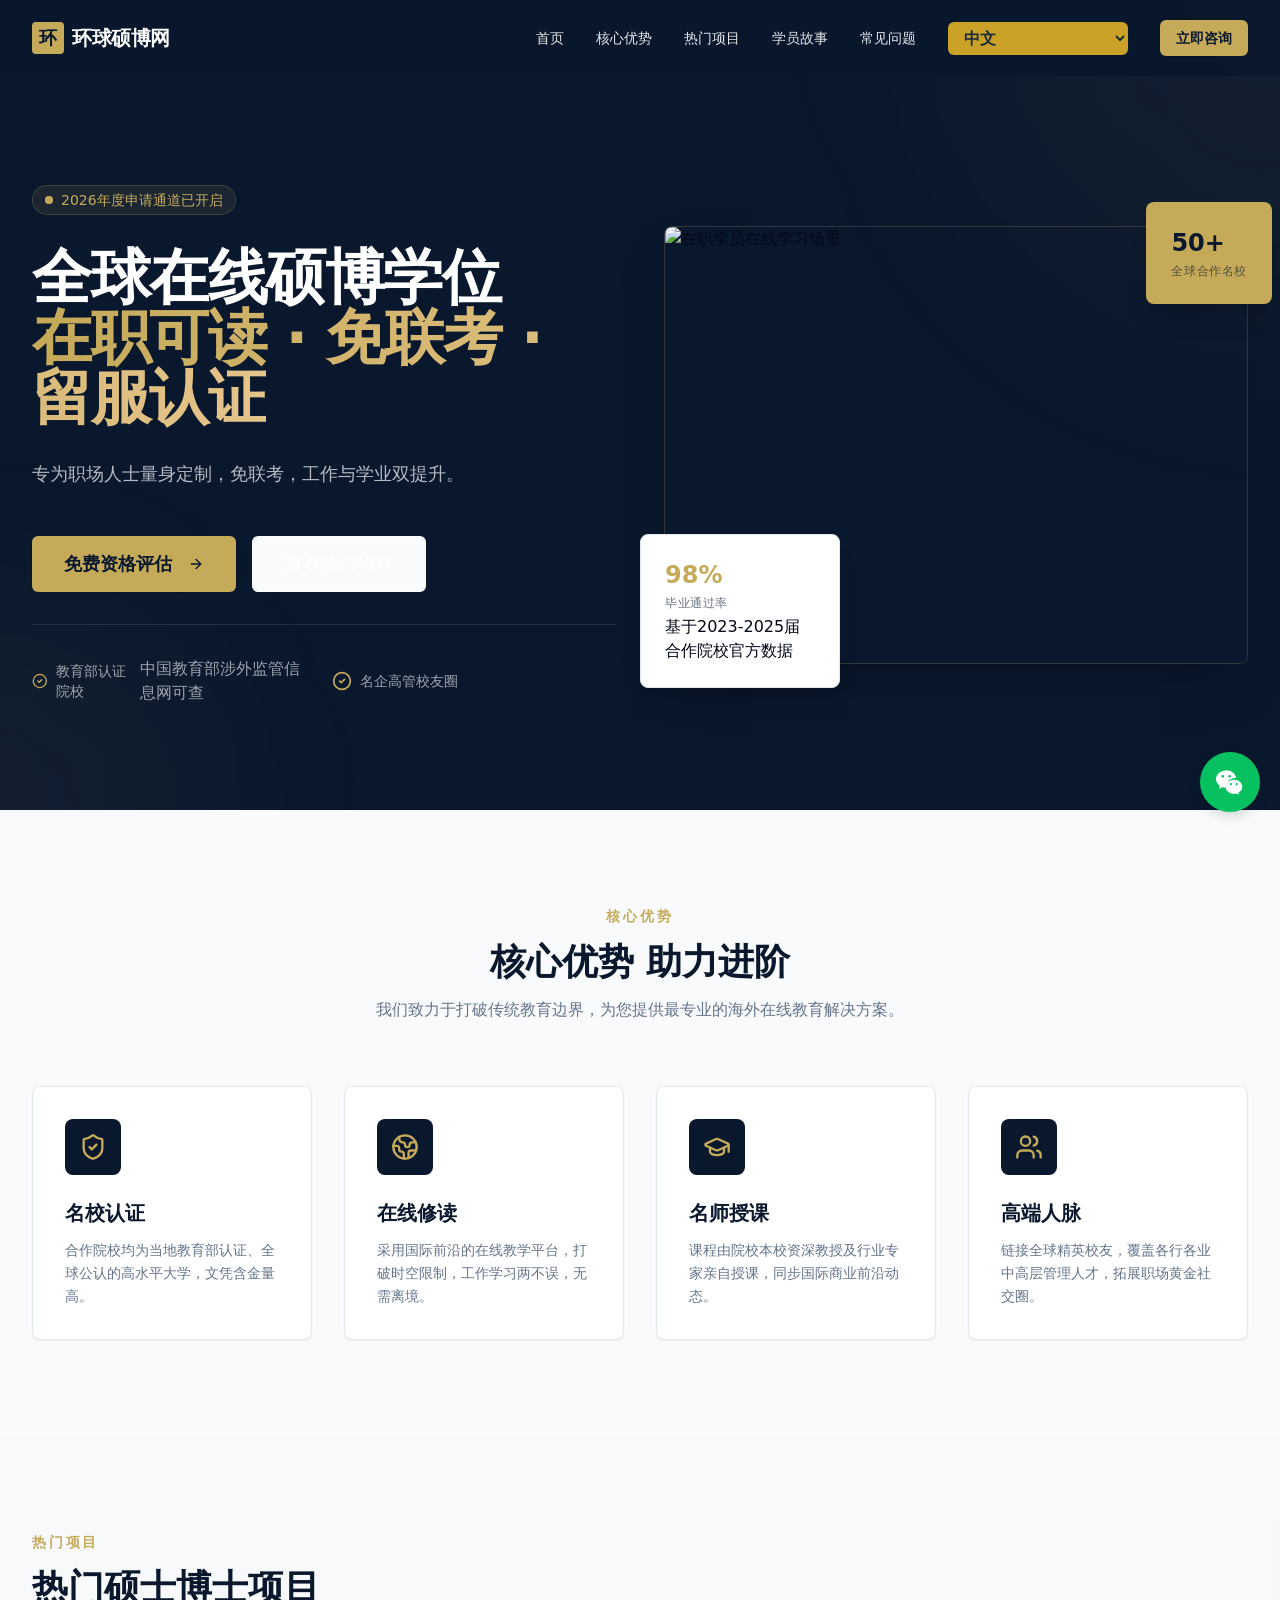
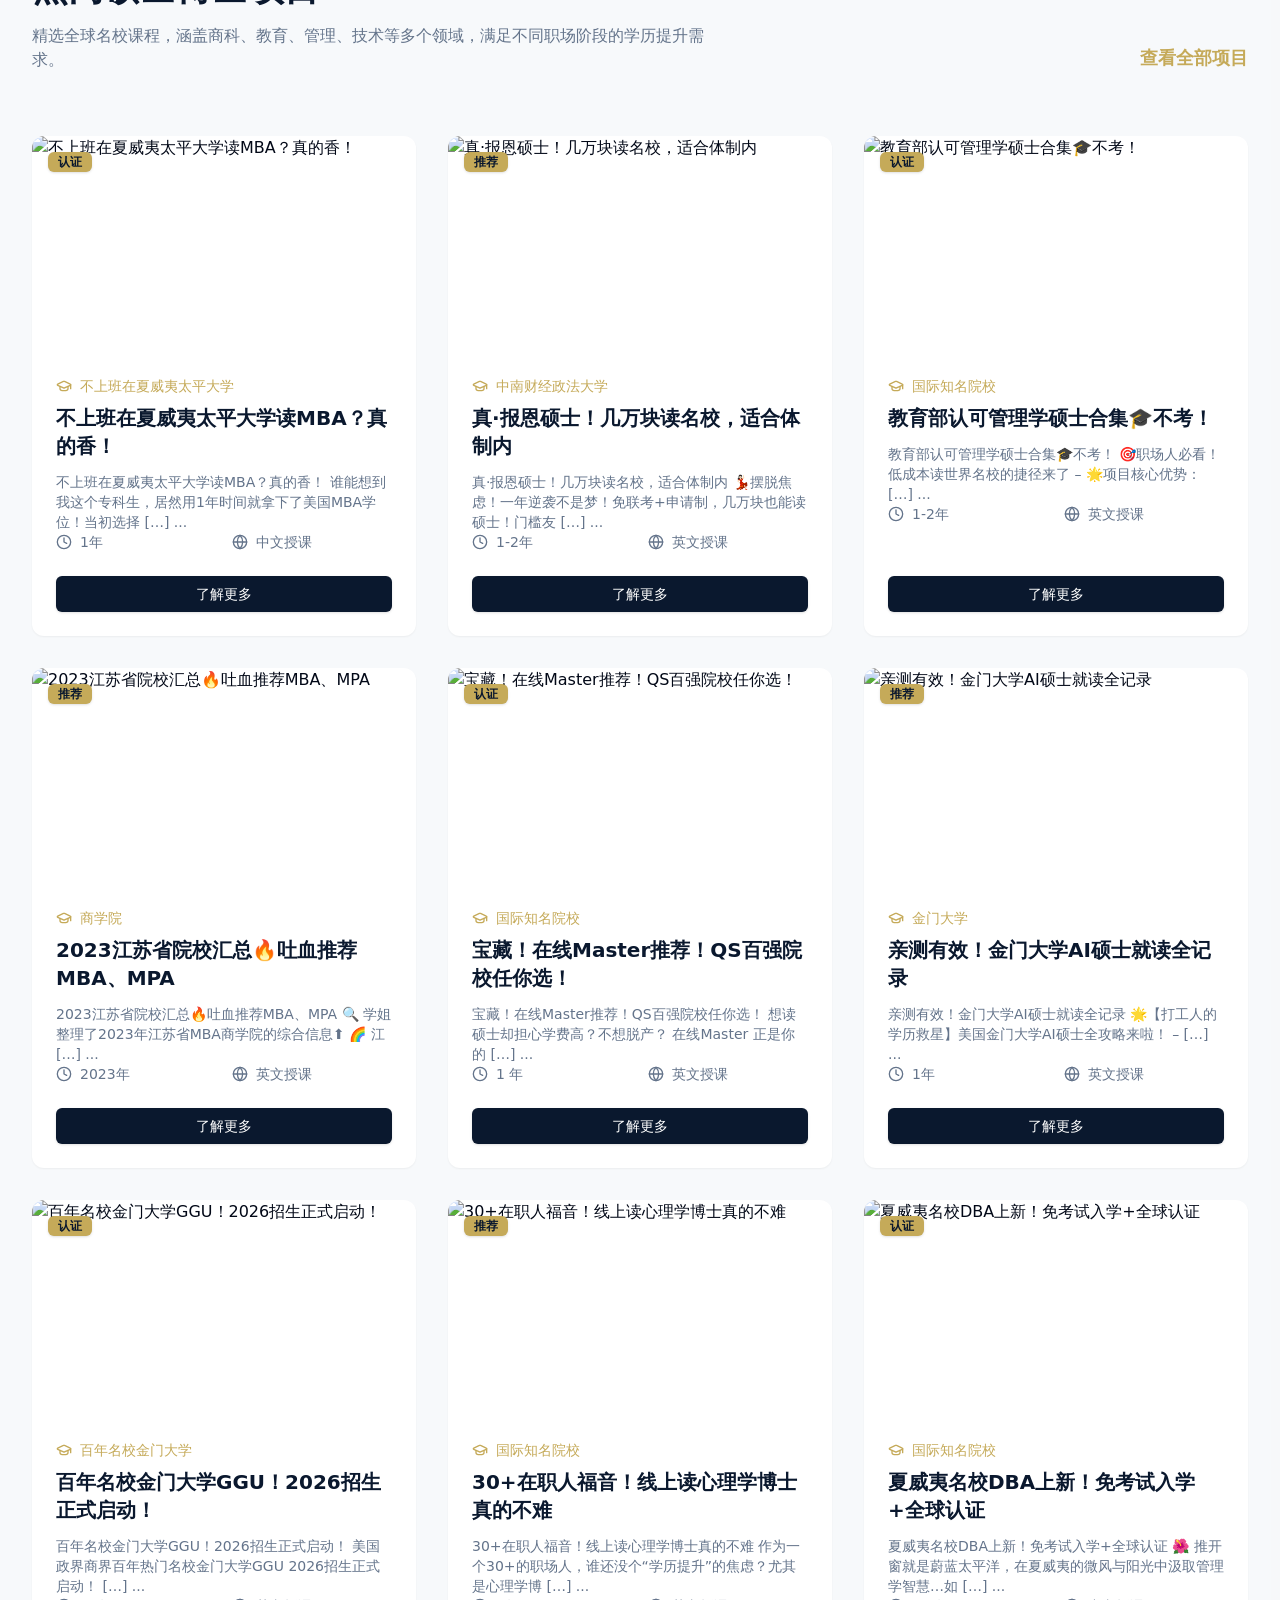
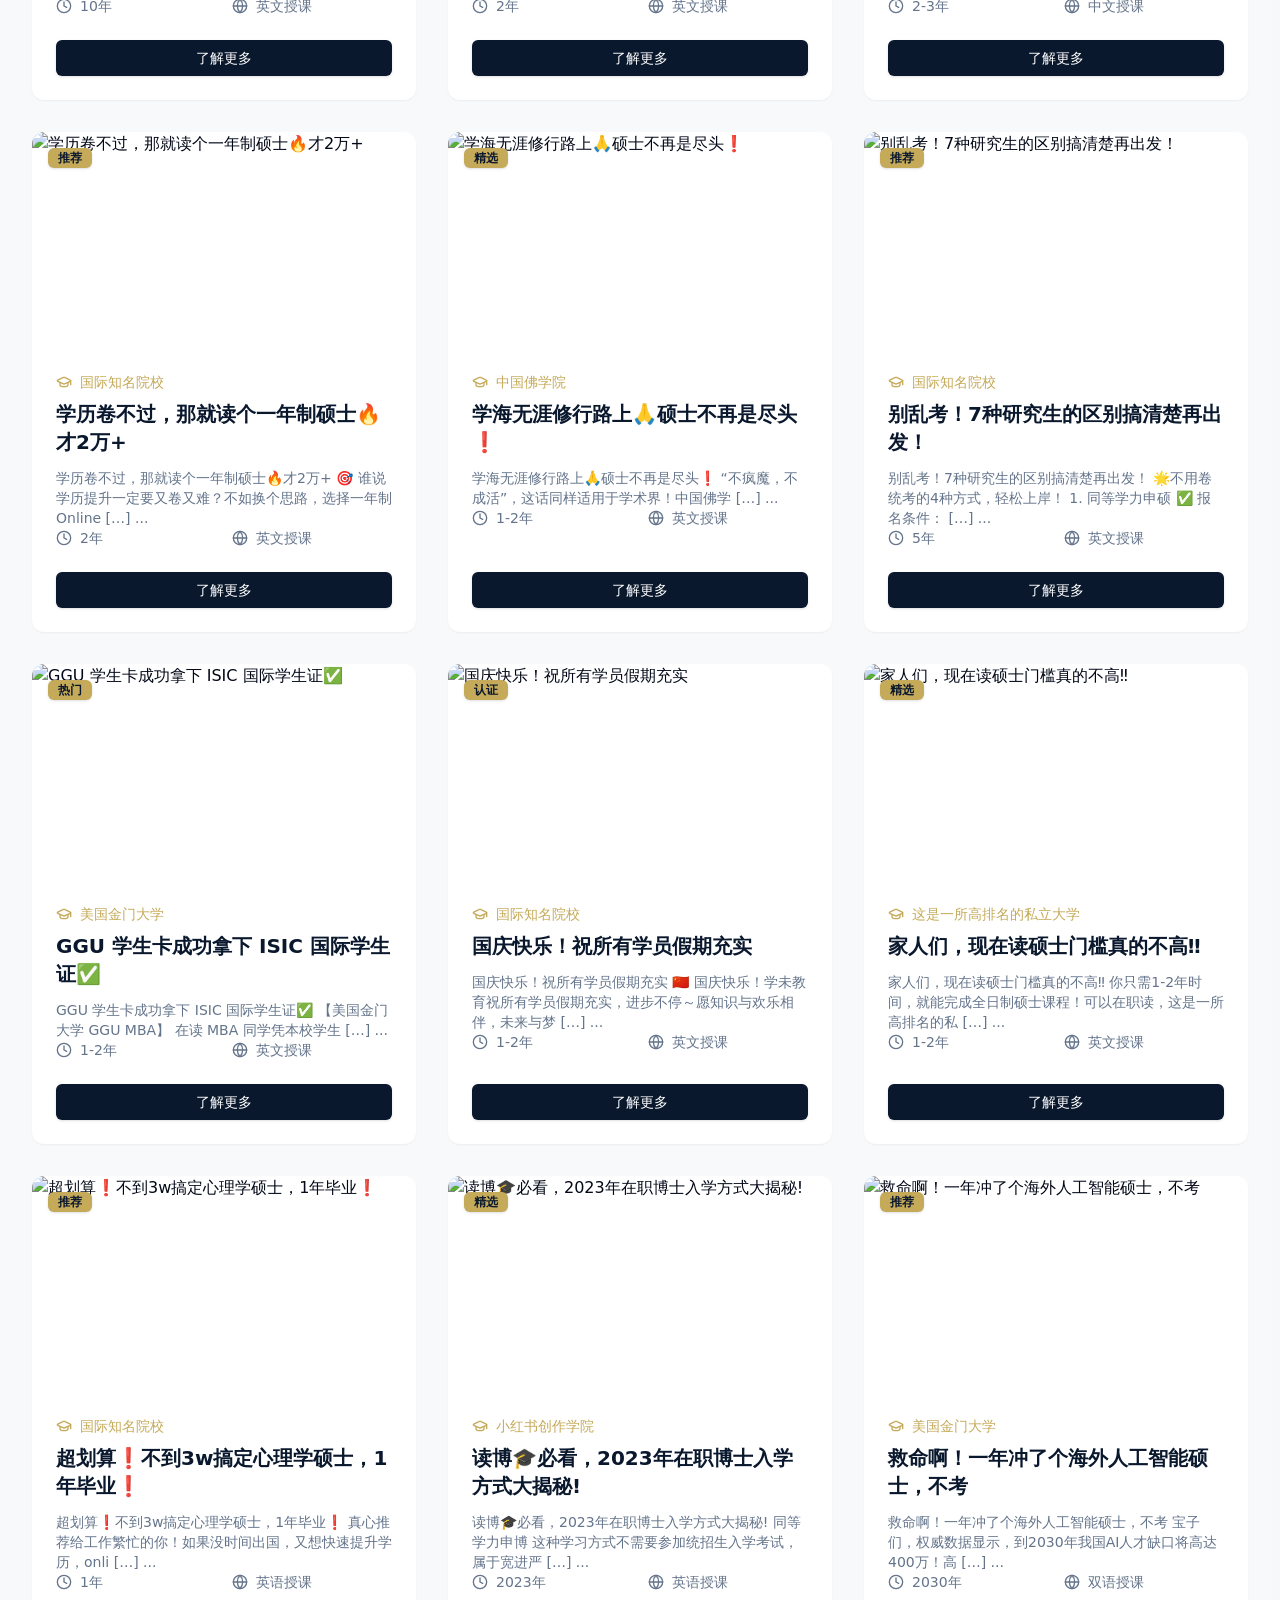
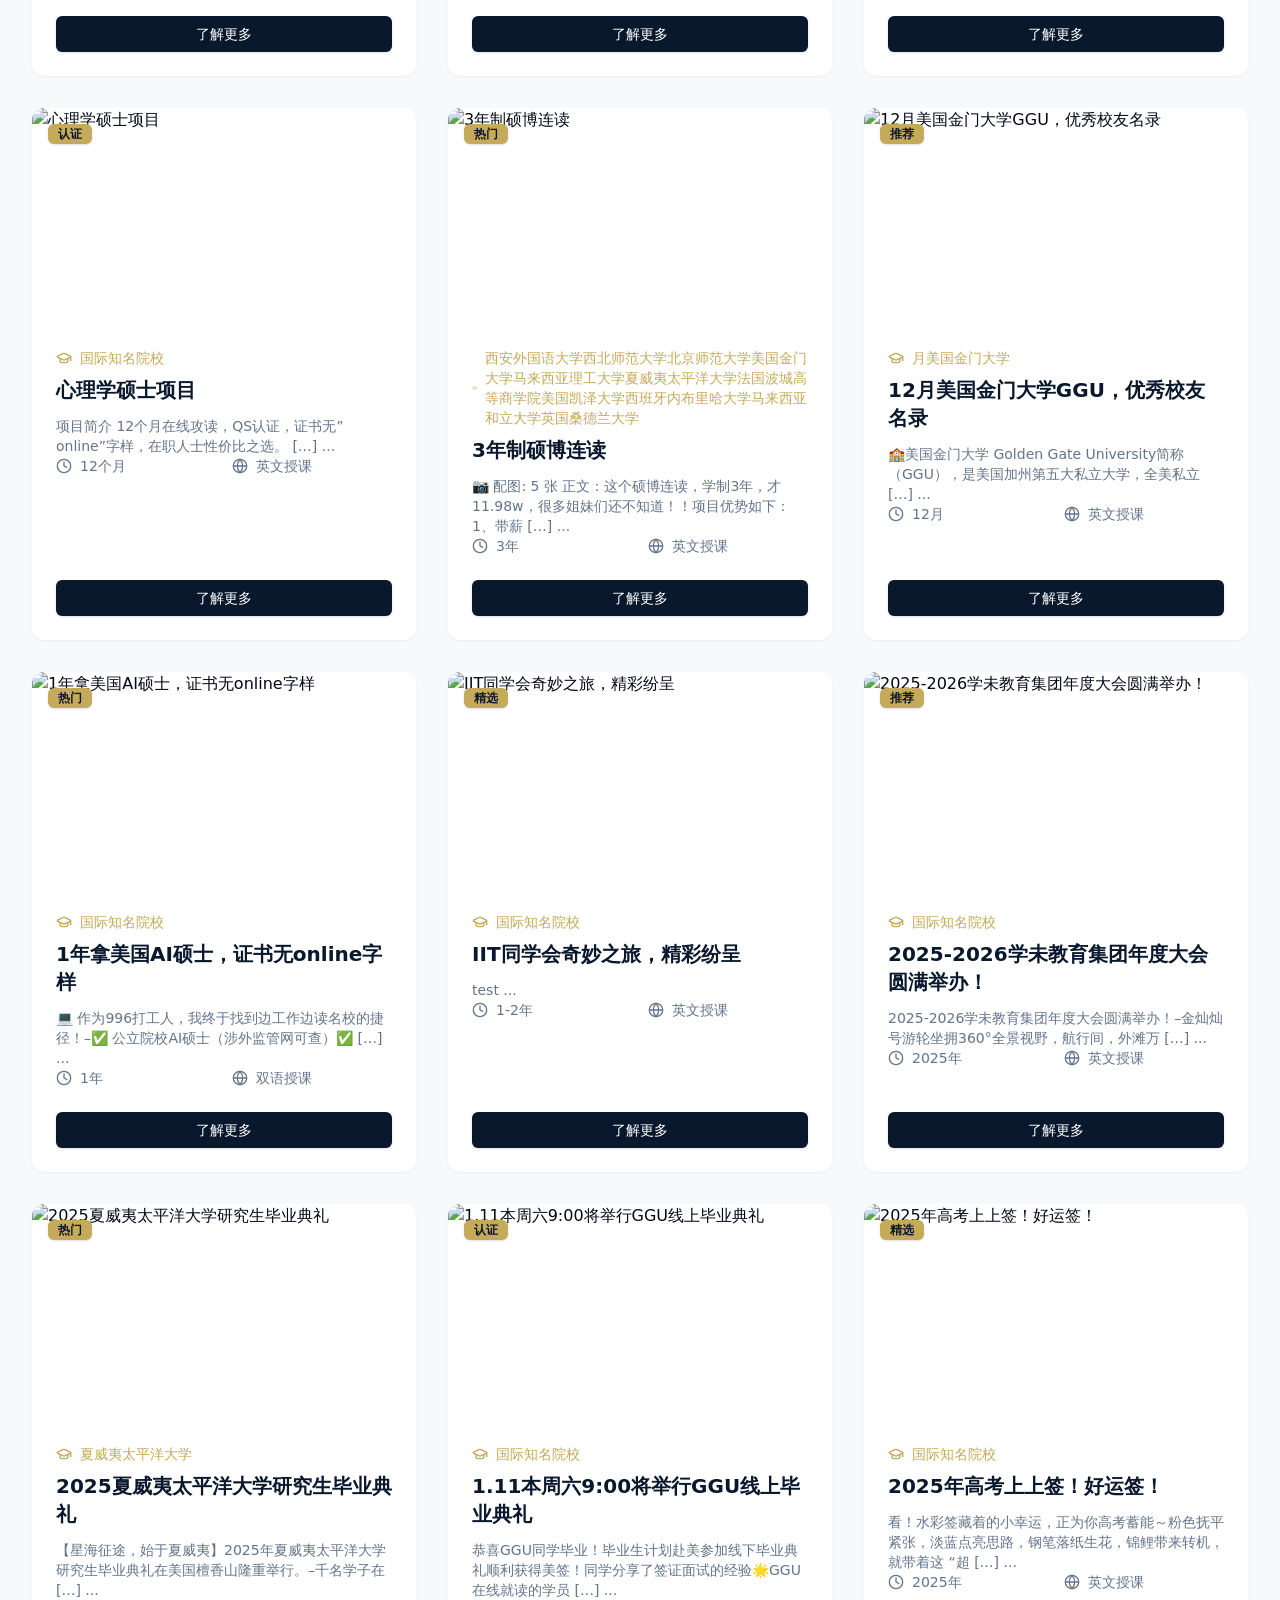
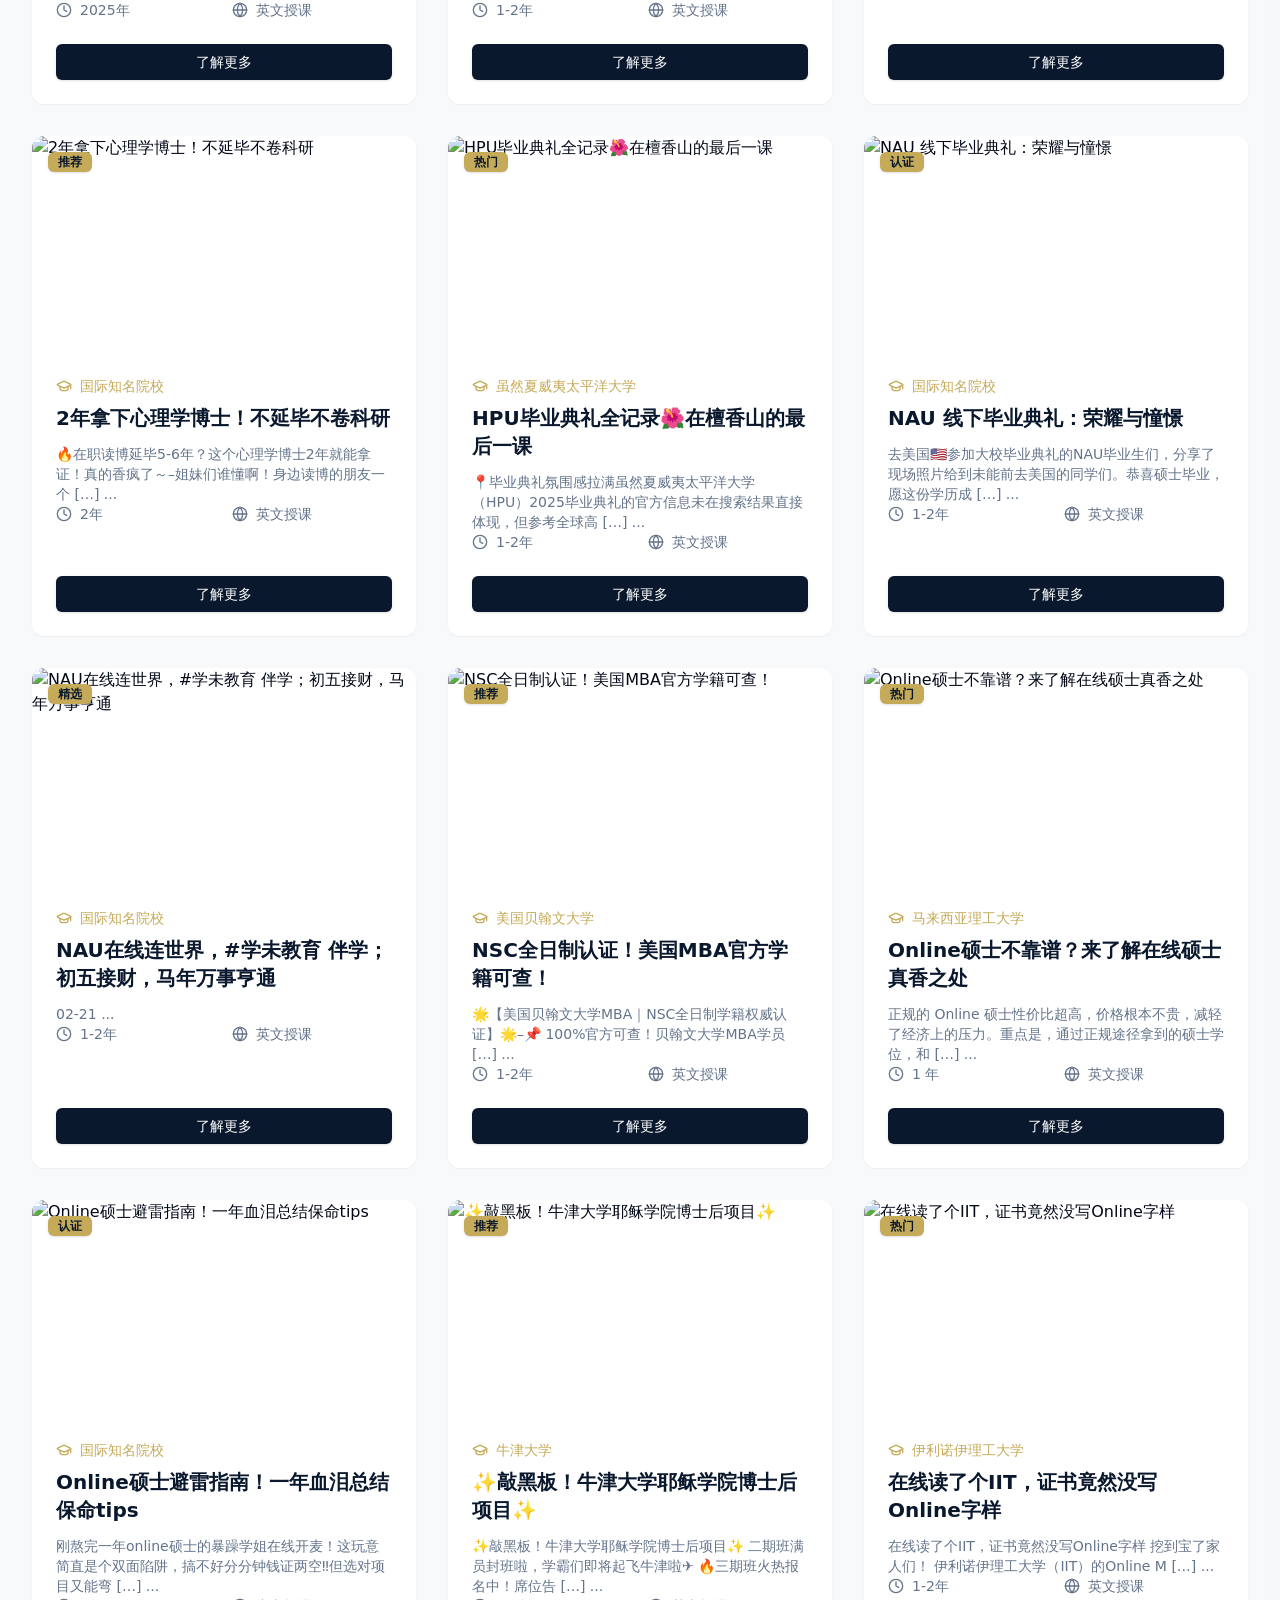
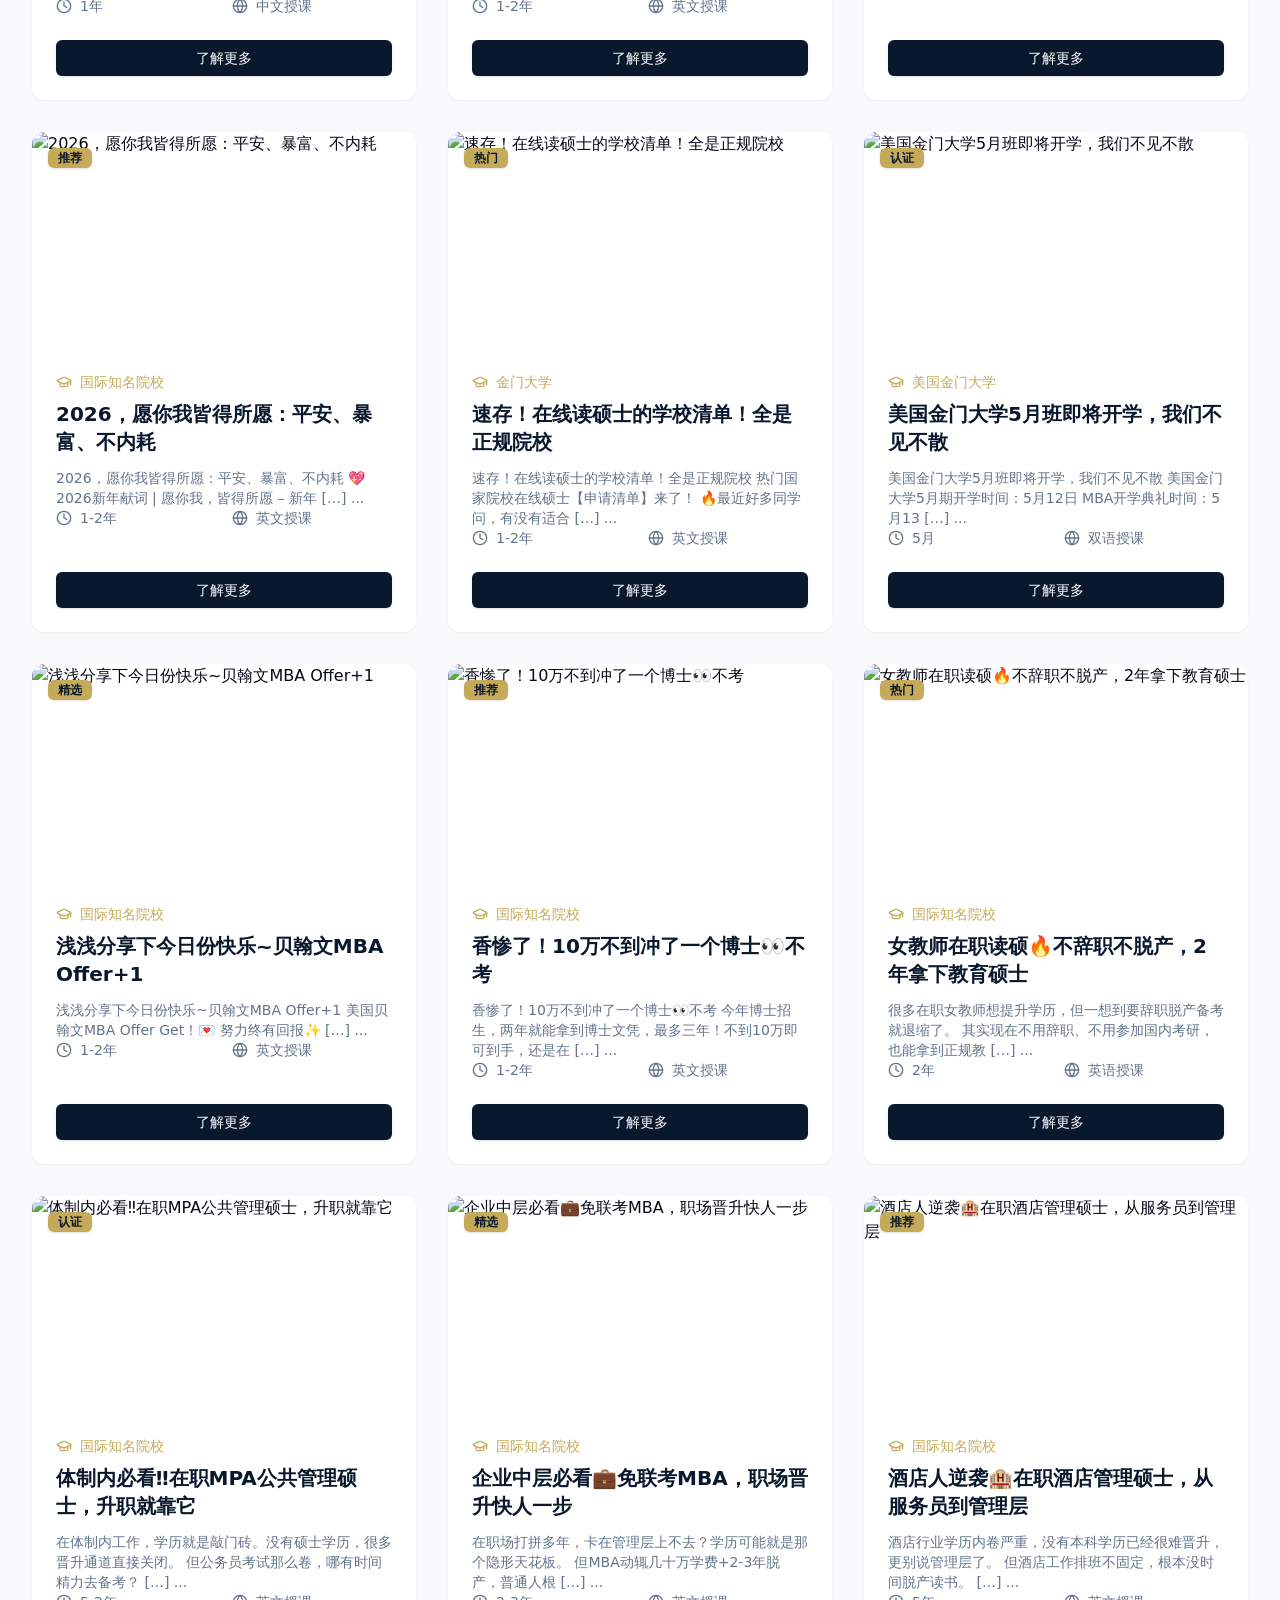
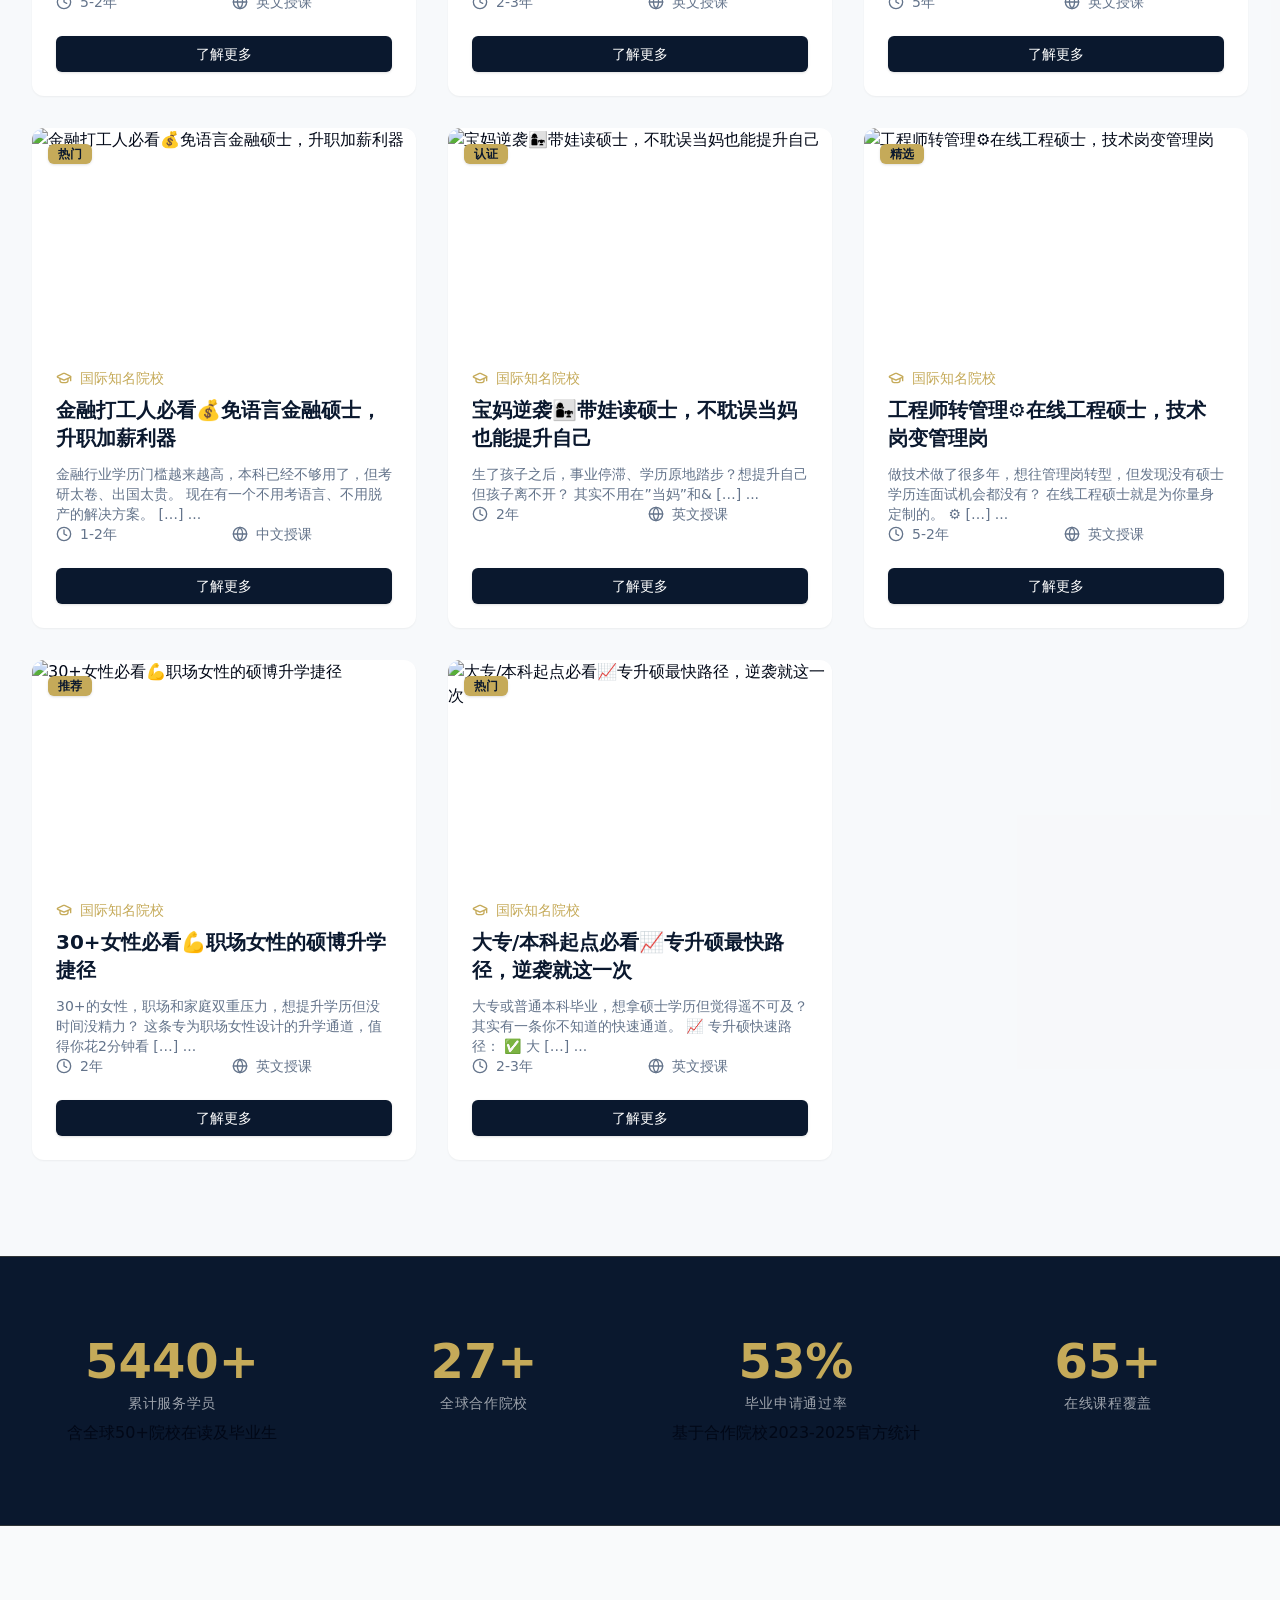
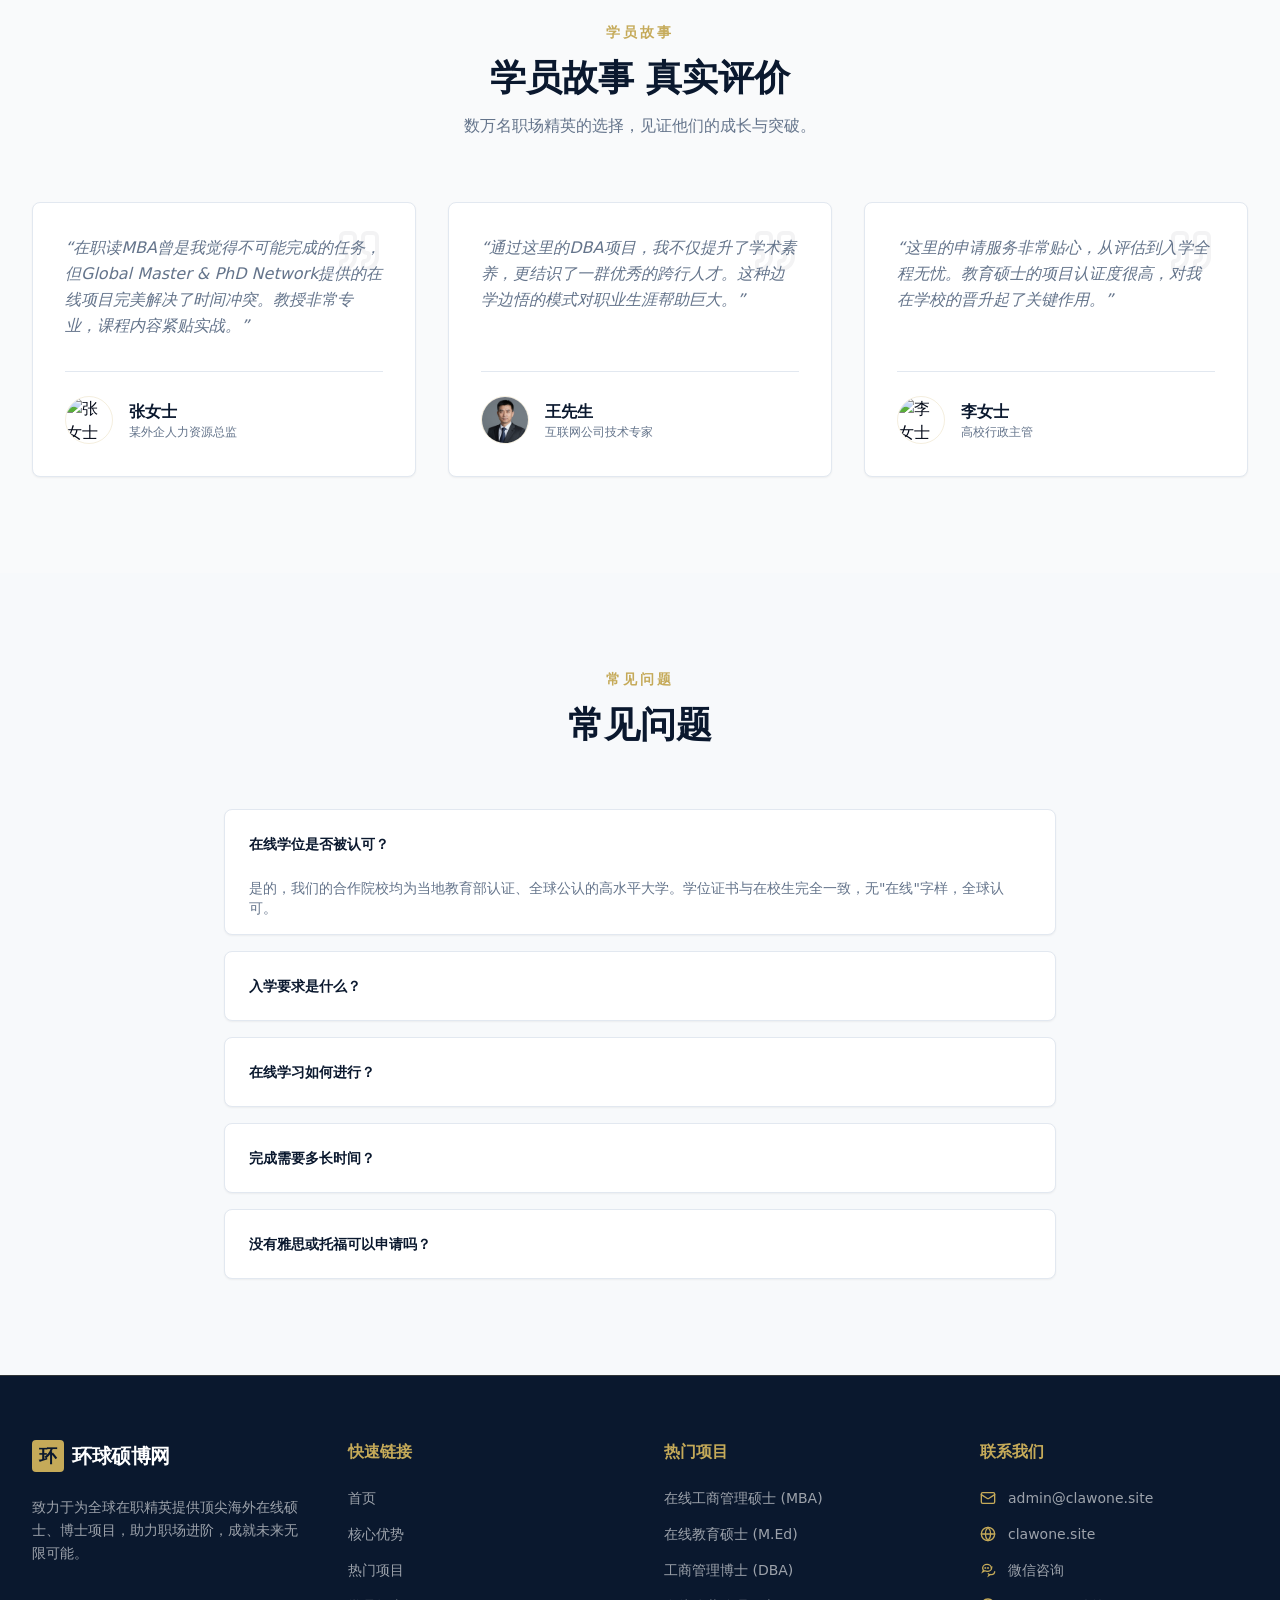
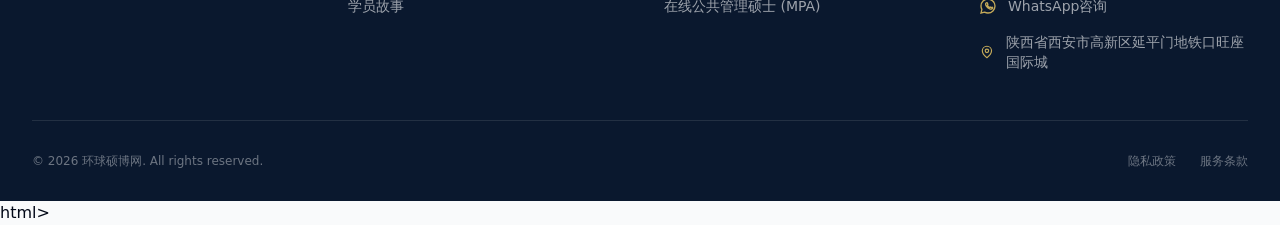
==== index.html @ 61e77987 "fix: replace 6 broken hot-programs blog links with correct WP URLs" ====
<!DOCTYPE html>
<html lang="zh-CN">
<head>
        <meta name="baidu-site-verification" content="codeva-s8CeXpCgsO" />
<meta name="google-site-verification" content="JQV2P8bM3EXoOHUET3KoMcY8QsEklgBAlZxDclz6bQw" />

<meta http-equiv="Cache-Control" content="no-cache, no-store, must-revalidate">
<meta http-equiv="Pragma" content="no-cache">
<meta http-equiv="Expires" content="0">
    <meta charset="UTF-8">
    <meta name="robots" content="index, follow"><meta name="theme-color" content="#1e3a5f"><meta name="viewport" content="width=device-width, initial-scale=1.0">
    <title>环球硕博网 — 在职硕士 | 在职博士 | 免联考MBA | 留服认证</title>
    <meta name="description" content="环球硕博网提供全球50+名校在线硕士、博士项目，在职可读免联考，1-2年毕业，学费3万起，教育部留服认证，学信网可查。适合在职人士提升学历、评职称、晋升管理层。免费资格评估，限时咨询。">
    <meta property="og:title" content="环球硕博网 — 在职硕士 | 在职博士 | 免联考MBA | 留服认证">
    <meta property="og:description" content="环球硕博网提供全球50+名校在线硕士、博士项目，在职可读免联考，1-2年毕业，教育部留服认证。免费资格评估。">
    <meta property="og:type" content="website">
    <meta property="og:locale" content="zh_CN">
    <link rel="canonical" href="https://clawone.site/">
    <meta property="og:url" content="https://clawone.site/">
    <meta property="og:image" content="https://clawone.site/assets/og-cover.jpg">
    <link rel="icon" type="image/png" href="/favicon-v2.png">
    <link rel="apple-touch-icon" href="/favicon-v2.png">
    <script type="application/ld+json">
    {
      "@context": "https://schema.org",
      "@type": "EducationalOrganization",
      "name": "环球硕博网",
      "description": "全球硕博在线学位 · 在职可读 · 留服认证",
      "url": "https://clawone.site",
      "aggregateRating": {
        "@type": "AggregateRating",
        "ratingValue": "4.9",
        "bestRating": "5",
        "ratingCount": "2000",
        "reviewCount": "2000"
      },
      "review": {
        "@type": "Review",
        "reviewRating": {
          "@type": "Rating",
          "ratingValue": "5"
        },
        "author": {
          "@type": "Person",
          "name": "学员评价"
        }
      }
    }
    </script>
    <style>
*,:before,:after{--tw-border-spacing-x:0;--tw-border-spacing-y:0;--tw-translate-x:0;--tw-translate-y:0;--tw-rotate:0;--tw-skew-x:0;--tw-skew-y:0;--tw-scale-x:1;--tw-scale-y:1;--tw-pan-x: ;--tw-pan-y: ;--tw-pinch-zoom: ;--tw-scroll-snap-strictness:proximity;--tw-gradient-from-position: ;--tw-gradient-via-position: ;--tw-gradient-to-position: ;--tw-ordinal: ;--tw-slashed-zero: ;--tw-numeric-figure: ;--tw-numeric-spacing: ;--tw-numeric-fraction: ;--tw-ring-inset: ;--tw-ring-offset-width:0px;--tw-ring-offset-color:#fff;--tw-ring-color:#3b82f680;--tw-ring-offset-shadow:0 0 #0000;--tw-ring-shadow:0 0 #0000;--tw-shadow:0 0 #0000;--tw-shadow-colored:0 0 #0000;--tw-blur: ;--tw-brightness: ;--tw-contrast: ;--tw-grayscale: ;--tw-hue-rotate: ;--tw-invert: ;--tw-saturate: ;--tw-sepia: ;--tw-drop-shadow: ;--tw-backdrop-blur: ;--tw-backdrop-brightness: ;--tw-backdrop-contrast: ;--tw-backdrop-grayscale: ;--tw-backdrop-hue-rotate: ;--tw-backdrop-invert: ;--tw-backdrop-opacity: ;--tw-backdrop-saturate: ;--tw-backdrop-sepia: ;--tw-contain-size: ;--tw-contain-layout: ;--tw-contain-paint: ;--tw-contain-style: }::backdrop{--tw-border-spacing-x:0;--tw-border-spacing-y:0;--tw-translate-x:0;--tw-translate-y:0;--tw-rotate:0;--tw-skew-x:0;--tw-skew-y:0;--tw-scale-x:1;--tw-scale-y:1;--tw-pan-x: ;--tw-pan-y: ;--tw-pinch-zoom: ;--tw-scroll-snap-strictness:proximity;--tw-gradient-from-position: ;--tw-gradient-via-position: ;--tw-gradient-to-position: ;--tw-ordinal: ;--tw-slashed-zero: ;--tw-numeric-figure: ;--tw-numeric-spacing: ;--tw-numeric-fraction: ;--tw-ring-inset: ;--tw-ring-offset-width:0px;--tw-ring-offset-color:#fff;--tw-ring-color:#3b82f680;--tw-ring-offset-shadow:0 0 #0000;--tw-ring-shadow:0 0 #0000;--tw-shadow:0 0 #0000;--tw-shadow-colored:0 0 #0000;--tw-blur: ;--tw-brightness: ;--tw-contrast: ;--tw-grayscale: ;--tw-hue-rotate: ;--tw-invert: ;--tw-saturate: ;--tw-sepia: ;--tw-drop-shadow: ;--tw-backdrop-blur: ;--tw-backdrop-brightness: ;--tw-backdrop-contrast: ;--tw-backdrop-grayscale: ;--tw-backdrop-hue-rotate: ;--tw-backdrop-invert: ;--tw-backdrop-opacity: ;--tw-backdrop-saturate: ;--tw-backdrop-sepia: ;--tw-contain-size: ;--tw-contain-layout: ;--tw-contain-paint: ;--tw-contain-style: }*,:before,:after{box-sizing:border-box;border:0 solid #e5e7eb}:before,:after{--tw-content:""}html,:host{-webkit-text-size-adjust:100%;tab-size:4;font-feature-settings:normal;font-variation-settings:normal;-webkit-tap-highlight-color:transparent;font-family:ui-sans-serif,system-ui,sans-serif,Apple Color Emoji,Segoe UI Emoji,Segoe UI Symbol,Noto Color Emoji;line-height:1.5}body{line-height:inherit;margin:0}hr{height:0;color:inherit;border-top-width:1px}abbr:where([title]){-webkit-text-decoration:underline dotted;text-decoration:underline dotted}h1,h2,h3,h4,h5,h6{font-size:inherit;font-weight:inherit}a{color:inherit;-webkit-text-decoration:inherit;text-decoration:inherit}b,strong{font-weight:bolder}code,kbd,samp,pre{font-feature-settings:normal;font-variation-settings:normal;font-family:ui-monospace,SFMono-Regular,Menlo,Monaco,Consolas,Liberation Mono,Courier New,monospace;font-size:1em}small{font-size:80%}sub,sup{vertical-align:baseline;font-size:75%;line-height:0;position:relative}sub{bottom:-.25em}sup{top:-.5em}table{text-indent:0;border-color:inherit;border-collapse:collapse}button,input,optgroup,select,textarea{font-feature-settings:inherit;font-variation-settings:inherit;font-family:inherit;font-size:100%;font-weight:inherit;line-height:inherit;letter-spacing:inherit;color:inherit;margin:0;padding:0}button,select{text-transform:none}button,input:where([type=button]),input:where([type=reset]),input:where([type=submit]){-webkit-appearance:button;background-color:#0000;background-image:none}:-moz-focusring{outline:auto}:-moz-ui-invalid{box-shadow:none}progress{vertical-align:baseline}::-webkit-inner-spin-button{height:auto}::-webkit-outer-spin-button{height:auto}[type=search]{-webkit-appearance:textfield;outline-offset:-2px}::-webkit-search-decoration{-webkit-appearance:none}::-webkit-file-upload-button{-webkit-appearance:button;font:inherit}summary{display:list-item}blockquote,dl,dd,h1,h2,h3,h4,h5,h6,hr,figure,p,pre{margin:0}fieldset{margin:0;padding:0}legend{padding:0}ol,ul,menu{margin:0;padding:0;list-style:none}dialog{padding:0}textarea{resize:vertical}input::-moz-placeholder{opacity:1;color:#9ca3af}textarea::-moz-placeholder{opacity:1;color:#9ca3af}input::placeholder,textarea::placeholder{opacity:1;color:#9ca3af}button,[role=button]{cursor:pointer}:disabled{cursor:default}img,svg,video,canvas,audio,iframe,embed,object{vertical-align:middle;display:block}img,video{max-width:100%;height:auto}[hidden]:where(:not([hidden=until-found])){display:none}:root{--radius:.5rem;--background:210 20% 98%;--foreground:222.2 84% 4.9%;--card:0 0% 100%;--card-foreground:222.2 84% 4.9%;--popover:0 0% 100%;--popover-foreground:222.2 84% 4.9%;--primary:216 65% 11%;--primary-foreground:45 48% 56%;--secondary:45 48% 56%;--secondary-foreground:216 65% 11%;--muted:210 40% 96.1%;--muted-foreground:215.4 16.3% 46.9%;--accent:45 48% 56%;--accent-foreground:216 65% 11%;--brand-blue:216 65% 11%;--brand-gold:45 48% 56%;--destructive:0 84.2% 60.2%;--border:214.3 31.8% 91.4%;--input:214.3 31.8% 91.4%;--ring:222.2 84% 4.9%;--chart-1:12 76% 61%;--chart-2:173 58% 39%;--chart-3:197 37% 24%;--chart-4:43 74% 66%;--chart-5:27 87% 67%;--sidebar-background:0 0% 98%;--sidebar-foreground:240 5.3% 26.1%;--sidebar-primary:240 5.9% 10%;--sidebar-primary-foreground:0 0% 98%;--sidebar-accent:240 4.8% 95.9%;--sidebar-accent-foreground:240 5.9% 10%;--sidebar-border:220 13% 91%;--sidebar-ring:217.2 91.2% 59.8%;--destructive-foreground:210 40% 98%}.dark{--background:222.2 84% 4.9%;--foreground:210 40% 98%;--card:222.2 84% 4.9%;--card-foreground:210 40% 98%;--popover:222.2 84% 4.9%;--popover-foreground:210 40% 98%;--primary:210 40% 98%;--primary-foreground:222.2 47.4% 11.2%;--secondary:217.2 32.6% 17.5%;--secondary-foreground:210 40% 98%;--muted:217.2 32.6% 17.5%;--muted-foreground:215 20.2% 65.1%;--accent:217.2 32.6% 17.5%;--accent-foreground:210 40% 98%;--destructive:0 62.8% 30.6%;--border:217.2 32.6% 17.5%;--input:217.2 32.6% 17.5%;--ring:212.7 26.8% 83.9%;--chart-1:220 70% 50%;--chart-2:160 60% 45%;--chart-3:30 80% 55%;--chart-4:280 65% 60%;--chart-5:340 75% 55%;--sidebar-background:240 5.9% 10%;--sidebar-foreground:240 4.8% 95.9%;--sidebar-primary:224.3 76.3% 48%;--sidebar-primary-foreground:0 0% 100%;--sidebar-accent:240 3.7% 15.9%;--sidebar-accent-foreground:240 4.8% 95.9%;--sidebar-border:240 3.7% 15.9%;--sidebar-ring:217.2 91.2% 59.8%;--destructive-foreground:210 40% 98%}*{border-color:hsl(var(--border));scrollbar-width:thin;scrollbar-color:hsl(var(--border)) transparent}::-webkit-scrollbar{background:0 0;width:6px}::-webkit-scrollbar-thumb{background:hsl(var(--border));border-radius:3px}body{background-color:hsl(var(--background));color:hsl(var(--foreground));-webkit-font-smoothing:antialiased;-moz-osx-font-smoothing:grayscale;font-feature-settings:"rlig" 1, "calt" 1}.sr-only{clip:rect(0, 0, 0, 0);white-space:nowrap;border-width:0;width:1px;height:1px;margin:-1px;padding:0;position:absolute;overflow:hidden}.pointer-events-none{pointer-events:none}.visible{visibility:visible}.invisible{visibility:hidden}.fixed{position:fixed}.absolute{position:absolute}.relative{position:relative}.inset-0{inset:0}.inset-x-0{left:0;right:0}.inset-y-0{top:0;bottom:0}.-bottom-12{bottom:-3rem}.-bottom-6{bottom:-1.5rem}.-left-12{left:-3rem}.-left-6{left:-1.5rem}.-right-12{right:-3rem}.-right-6{right:-1.5rem}.-top-12{top:-3rem}.-top-6{top:-1.5rem}.bottom-0{bottom:0}.bottom-2{bottom:.5rem}.bottom-6{bottom:1.5rem}.left-0{left:0}.left-1\/2{left:50%}.left-2{left:.5rem}.left-4{left:1rem}.left-\[50\%\]{left:50%}.right-0{right:0}.right-1{right:.25rem}.right-2{right:.5rem}.right-3{right:.75rem}.right-4{right:1rem}.right-8{right:2rem}.top-0{top:0}.top-1\.5{top:.375rem}.top-1\/2{top:50%}.top-3\.5{top:.875rem}.top-4{top:1rem}.top-6{top:1.5rem}.top-\[1px\]{top:1px}.top-\[50\%\]{top:50%}.top-\[60\%\]{top:60%}.top-full{top:100%}.z-0{z-index:0}.z-10{z-index:10}.z-20{z-index:20}.z-40{z-index:40}.z-50{z-index:50}.z-\[1\]{z-index:1}.-mx-1{margin-left:-.25rem;margin-right:-.25rem}.mx-2{margin-left:.5rem;margin-right:.5rem}.mx-3\.5{margin-left:.875rem;margin-right:.875rem}.mx-auto{margin-left:auto;margin-right:auto}.my-0\.5{margin-top:.125rem;margin-bottom:.125rem}.my-1{margin-top:.25rem;margin-bottom:.25rem}.my-4{margin-top:1rem;margin-bottom:1rem}.my-6{margin-top:1.5rem;margin-bottom:1.5rem}.-ml-4{margin-left:-1rem}.-mt-4{margin-top:-1rem}.mb-1{margin-bottom:.25rem}.mb-12{margin-bottom:3rem}.mb-16{margin-bottom:4rem}.mb-2{margin-bottom:.5rem}.mb-3{margin-bottom:.75rem}.mb-6{margin-bottom:1.5rem}.mb-8{margin-bottom:2rem}.ml-1{margin-left:.25rem}.ml-2{margin-left:.5rem}.ml-4{margin-left:1rem}.ml-auto{margin-left:auto}.mr-2{margin-right:.5rem}.mt-1{margin-top:.25rem}.mt-1\.5{margin-top:.375rem}.mt-10{margin-top:2.5rem}.mt-2{margin-top:.5rem}.mt-24{margin-top:6rem}.mt-4{margin-top:1rem}.mt-6{margin-top:1.5rem}.mt-auto{margin-top:auto}.line-clamp-1{-webkit-line-clamp:1;-webkit-box-orient:vertical;display:-webkit-box;overflow:hidden}.block{display:block}.inline-block{display:inline-block}.flex{display:flex}.inline-flex{display:inline-flex}.table{display:table}.table-cell{display:table-cell}.table-row{display:table-row}.grid{display:grid}.list-item{display:list-item}.hidden{display:none}.aspect-\[4\/3\]{aspect-ratio:4/3}.aspect-square{aspect-ratio:1}.aspect-video{aspect-ratio:16/9}.size-3{width:.75rem;height:.75rem}.size-4{width:1rem;height:1rem}.size-\[--cell-size\]{width:var(--cell-size);height:var(--cell-size)}.h-1\.5{height:.375rem}.h-10{height:2.5rem}.h-11{height:2.75rem}.h-12{height:3rem}.h-14{height:3.5rem}.h-2{height:.5rem}.h-2\.5{height:.625rem}.h-3{height:.75rem}.h-3\.5{height:.875rem}.h-4{height:1rem}.h-5{height:1.25rem}.h-6{height:1.5rem}.h-7{height:1.75rem}.h-8{height:2rem}.h-9{height:2.25rem}.h-\[--cell-size\]{height:var(--cell-size)}.h-\[1px\]{height:1px}.h-\[400px\]{height:400px}.h-\[600px\]{height:600px}.h-\[var\(--radix-navigation-menu-viewport-height\)\]{height:var(--radix-navigation-menu-viewport-height)}.h-\[var\(--radix-select-trigger-height\)\]{height:var(--radix-select-trigger-height)}.h-auto{height:auto}.h-full{height:100%}.h-px{height:1px}.h-svh{height:100svh}.max-h-\[--radix-context-menu-content-available-height\]{max-height:var(--radix-context-menu-content-available-height)}.max-h-\[--radix-select-content-available-height\]{max-height:var(--radix-select-content-available-height)}.max-h-\[300px\]{max-height:300px}.max-h-\[var\(--radix-dropdown-menu-content-available-height\)\]{max-height:var(--radix-dropdown-menu-content-available-height)}.min-h-0{min-height:0}.min-h-\[60px\]{min-height:60px}.min-h-\[90vh\]{min-height:90vh}.min-h-screen{min-height:100vh}.min-h-svh{min-height:100svh}.w-0{width:0}.w-1{width:.25rem}.w-10{width:2.5rem}.w-12{width:3rem}.w-14{width:3.5rem}.w-2{width:.5rem}.w-2\.5{width:.625rem}.w-3{width:.75rem}.w-3\.5{width:.875rem}.w-3\/4{width:75%}.w-4{width:1rem}.w-5{width:1.25rem}.w-6{width:1.5rem}.w-64{width:16rem}.w-7{width:1.75rem}.w-72{width:18rem}.w-8{width:2rem}.w-9{width:2.25rem}.w-\[--cell-size\]{width:var(--cell-size)}.w-\[--sidebar-width\]{width:var(--sidebar-width)}.w-\[100px\]{width:100px}.w-\[1px\]{width:1px}.w-\[280px\]{width:280px}.w-\[400px\]{width:400px}.w-\[600px\]{width:600px}.w-auto{width:auto}.w-fit{width:-moz-fit-content;width:fit-content}.w-full{width:100%}.w-max{width:max-content}.w-px{width:1px}.min-w-0{min-width:0}.min-w-10{min-width:2.5rem}.min-w-5{min-width:1.25rem}.min-w-8{min-width:2rem}.min-w-9{min-width:2.25rem}.min-w-\[--cell-size\]{min-width:var(--cell-size)}.min-w-\[100px\]{min-width:100px}.min-w-\[120px\]{min-width:120px}.min-w-\[12rem\]{min-width:12rem}.min-w-\[8rem\]{min-width:8rem}.min-w-\[var\(--radix-select-trigger-width\)\]{min-width:var(--radix-select-trigger-width)}.min-w-full{min-width:100%}.max-w-2xl{max-width:42rem}.max-w-3xl{max-width:48rem}.max-w-4xl{max-width:56rem}.max-w-7xl{max-width:80rem}.max-w-\[--skeleton-width\]{max-width:var(--skeleton-width)}.max-w-\[200px\]{max-width:200px}.max-w-\[242px\]{max-width:242px}.max-w-full{max-width:100%}.max-w-lg{max-width:32rem}.max-w-max{max-width:max-content}.flex-1{flex:1}.flex-auto{flex:auto}.flex-initial{flex:0 auto}.shrink{flex-shrink:1}.shrink-0{flex-shrink:0}.flex-grow,.grow{flex-grow:1}.grow-0{flex-grow:0}.basis-full{flex-basis:100%}.caption-bottom{caption-side:bottom}.border-collapse{border-collapse:collapse}.origin-\[--radix-context-menu-content-transform-origin\]{transform-origin:var(--radix-context-menu-content-transform-origin)}.origin-\[--radix-dropdown-menu-content-transform-origin\]{transform-origin:var(--radix-dropdown-menu-content-transform-origin)}.origin-\[--radix-hover-card-content-transform-origin\]{transform-origin:var(--radix-hover-card-content-transform-origin)}.origin-\[--radix-menubar-content-transform-origin\]{transform-origin:var(--radix-menubar-content-transform-origin)}.origin-\[--radix-popover-content-transform-origin\]{transform-origin:var(--radix-popover-content-transform-origin)}.origin-\[--radix-select-content-transform-origin\]{transform-origin:var(--radix-select-content-transform-origin)}.origin-\[--radix-tooltip-content-transform-origin\]{transform-origin:var(--radix-tooltip-content-transform-origin)}.-translate-x-1\/2{--tw-translate-x:-50%;transform:translate(var(--tw-translate-x), var(--tw-translate-y)) rotate(var(--tw-rotate)) skewX(var(--tw-skew-x)) skewY(var(--tw-skew-y)) scaleX(var(--tw-scale-x)) scaleY(var(--tw-scale-y))}.-translate-x-px{--tw-translate-x:-1px;transform:translate(var(--tw-translate-x), var(--tw-translate-y)) rotate(var(--tw-rotate)) skewX(var(--tw-skew-x)) skewY(var(--tw-skew-y)) scaleX(var(--tw-scale-x)) scaleY(var(--tw-scale-y))}.-translate-y-1\/2{--tw-translate-y:-50%;transform:translate(var(--tw-translate-x), var(--tw-translate-y)) rotate(var(--tw-rotate)) skewX(var(--tw-skew-x)) skewY(var(--tw-skew-y)) scaleX(var(--tw-scale-x)) scaleY(var(--tw-scale-y))}.translate-x-1\/2{--tw-translate-x:50%;transform:translate(var(--tw-translate-x), var(--tw-translate-y)) rotate(var(--tw-rotate)) skewX(var(--tw-skew-x)) skewY(var(--tw-skew-y)) scaleX(var(--tw-scale-x)) scaleY(var(--tw-scale-y))}.translate-x-\[-50\%\]{--tw-translate-x:-50%;transform:translate(var(--tw-translate-x), var(--tw-translate-y)) rotate(var(--tw-rotate)) skewX(var(--tw-skew-x)) skewY(var(--tw-skew-y)) scaleX(var(--tw-scale-x)) scaleY(var(--tw-scale-y))}.translate-x-px{--tw-translate-x:1px;transform:translate(var(--tw-translate-x), var(--tw-translate-y)) rotate(var(--tw-rotate)) skewX(var(--tw-skew-x)) skewY(var(--tw-skew-y)) scaleX(var(--tw-scale-x)) scaleY(var(--tw-scale-y))}.translate-y-1\/2{--tw-translate-y:50%;transform:translate(var(--tw-translate-x), var(--tw-translate-y)) rotate(var(--tw-rotate)) skewX(var(--tw-skew-x)) skewY(var(--tw-skew-y)) scaleX(var(--tw-scale-x)) scaleY(var(--tw-scale-y))}.translate-y-\[-50\%\]{--tw-translate-y:-50%;transform:translate(var(--tw-translate-x), var(--tw-translate-y)) rotate(var(--tw-rotate)) skewX(var(--tw-skew-x)) skewY(var(--tw-skew-y)) scaleX(var(--tw-scale-x)) scaleY(var(--tw-scale-y))}.rotate-180{--tw-rotate:180deg;transform:translate(var(--tw-translate-x), var(--tw-translate-y)) rotate(var(--tw-rotate)) skewX(var(--tw-skew-x)) skewY(var(--tw-skew-y)) scaleX(var(--tw-scale-x)) scaleY(var(--tw-scale-y))}.rotate-45{--tw-rotate:45deg;transform:translate(var(--tw-translate-x), var(--tw-translate-y)) rotate(var(--tw-rotate)) skewX(var(--tw-skew-x)) skewY(var(--tw-skew-y)) scaleX(var(--tw-scale-x)) scaleY(var(--tw-scale-y))}.rotate-90{--tw-rotate:90deg;transform:translate(var(--tw-translate-x), var(--tw-translate-y)) rotate(var(--tw-rotate)) skewX(var(--tw-skew-x)) skewY(var(--tw-skew-y)) scaleX(var(--tw-scale-x)) scaleY(var(--tw-scale-y))}.transform{transform:translate(var(--tw-translate-x), var(--tw-translate-y)) rotate(var(--tw-rotate)) skewX(var(--tw-skew-x)) skewY(var(--tw-skew-y)) scaleX(var(--tw-scale-x)) scaleY(var(--tw-scale-y))}@keyframes fade-in{0%{opacity:0;transform:translateY(10px)}to{opacity:1;transform:translateY(0)}}.animate-fade-in{animation:.5s ease-out fade-in}@keyframes ping{75%,to{opacity:0;transform:scale(2)}}.animate-ping{animation:1s cubic-bezier(0,0,.2,1) infinite ping}@keyframes pulse{50%{opacity:.5}}.animate-pulse{animation:2s cubic-bezier(.4,0,.6,1) infinite pulse}@keyframes slide-in{0%{opacity:0;transform:translate(-20px)}to{opacity:1;transform:translate(0)}}.animate-slide-in{animation:.5s ease-out slide-in}@keyframes spin{to{transform:rotate(360deg)}}.animate-spin{animation:1s linear infinite spin}.cursor-default{cursor:default}.cursor-pointer{cursor:pointer}.touch-none{touch-action:none}.select-none{-webkit-user-select:none;user-select:none}.list-outside{list-style-position:outside}.list-decimal{list-style-type:decimal}.list-disc{list-style-type:disc}.list-none{list-style-type:none}.appearance-none{appearance:none}.grid-cols-1{grid-template-columns:repeat(1,minmax(0,1fr))}.grid-cols-2{grid-template-columns:repeat(2,minmax(0,1fr))}.flex-row{flex-direction:row}.flex-row-reverse{flex-direction:row-reverse}.flex-col{flex-direction:column}.flex-col-reverse{flex-direction:column-reverse}.flex-wrap{flex-wrap:wrap}.place-content-center{place-content:center}.items-start{align-items:flex-start}.items-end{align-items:flex-end}.items-center{align-items:center}.items-stretch{align-items:stretch}.justify-end{justify-content:flex-end}.justify-center{justify-content:center}.justify-between{justify-content:space-between}.gap-1{gap:.25rem}.gap-1\.5{gap:.375rem}.gap-12{gap:3rem}.gap-2{gap:.5rem}.gap-3{gap:.75rem}.gap-4{gap:1rem}.gap-6{gap:1.5rem}.gap-8{gap:2rem}.gap-x-2{-moz-column-gap:.5rem;column-gap:.5rem}.gap-x-4{-moz-column-gap:1rem;column-gap:1rem}.gap-y-1{row-gap:.25rem}.gap-y-2{row-gap:.5rem}.space-x-1>:not([hidden])~:not([hidden]){--tw-space-x-reverse:0;margin-right:calc(.25rem * var(--tw-space-x-reverse));margin-left:calc(.25rem * calc(1 - var(--tw-space-x-reverse)))}.space-x-2>:not([hidden])~:not([hidden]){--tw-space-x-reverse:0;margin-right:calc(.5rem * var(--tw-space-x-reverse));margin-left:calc(.5rem * calc(1 - var(--tw-space-x-reverse)))}.space-y-1\.5>:not([hidden])~:not([hidden]){--tw-space-y-reverse:0;margin-top:calc(.375rem * calc(1 - var(--tw-space-y-reverse)));margin-bottom:calc(.375rem * var(--tw-space-y-reverse))}.space-y-2>:not([hidden])~:not([hidden]){--tw-space-y-reverse:0;margin-top:calc(.5rem * calc(1 - var(--tw-space-y-reverse)));margin-bottom:calc(.5rem * var(--tw-space-y-reverse))}.space-y-4>:not([hidden])~:not([hidden]){--tw-space-y-reverse:0;margin-top:calc(1rem * calc(1 - var(--tw-space-y-reverse)));margin-bottom:calc(1rem * var(--tw-space-y-reverse))}.space-y-8>:not([hidden])~:not([hidden]){--tw-space-y-reverse:0;margin-top:calc(2rem * calc(1 - var(--tw-space-y-reverse)));margin-bottom:calc(2rem * var(--tw-space-y-reverse))}.divide-y>:not([hidden])~:not([hidden]){--tw-divide-y-reverse:0;border-top-width:calc(1px * calc(1 - var(--tw-divide-y-reverse)));border-bottom-width:calc(1px * var(--tw-divide-y-reverse))}.divide-border>:not([hidden])~:not([hidden]){border-color:hsl(var(--border))}.justify-self-end{justify-self:end}.overflow-auto{overflow:auto}.overflow-hidden{overflow:hidden}.overflow-x-auto{overflow-x:auto}.overflow-y-auto{overflow-y:auto}.overflow-x-hidden{overflow-x:hidden}.truncate{text-overflow:ellipsis;white-space:nowrap;overflow:hidden}.whitespace-normal{white-space:normal}.whitespace-nowrap{white-space:nowrap}.break-words{overflow-wrap:break-word}.rounded{border-radius:.25rem}.rounded-\[2px\]{border-radius:2px}.rounded-\[inherit\]{border-radius:inherit}.rounded-full{border-radius:9999px}.rounded-lg{border-radius:var(--radius)}.rounded-md{border-radius:calc(var(--radius) - 2px)}.rounded-none{border-radius:0}.rounded-sm{border-radius:calc(var(--radius) - 4px)}.rounded-xl{border-radius:.75rem}.rounded-l-md{border-top-left-radius:calc(var(--radius) - 2px);border-bottom-left-radius:calc(var(--radius) - 2px)}.rounded-r-md{border-top-right-radius:calc(var(--radius) - 2px);border-bottom-right-radius:calc(var(--radius) - 2px)}.rounded-t{border-top-left-radius:.25rem;border-top-right-radius:.25rem}.rounded-t-\[10px\]{border-top-left-radius:10px;border-top-right-radius:10px}.rounded-tl-sm{border-top-left-radius:calc(var(--radius) - 4px)}.border{border-width:1px}.border-0{border-width:0}.border-2{border-width:2px}.border-\[0\.7px\]{border-width:.7px}.border-\[1\.5px\]{border-width:1.5px}.border-y{border-top-width:1px;border-bottom-width:1px}.border-b{border-bottom-width:1px}.border-b-2{border-bottom-width:2px}.border-l{border-left-width:1px}.border-l-4{border-left-width:4px}.border-r{border-right-width:1px}.border-t{border-top-width:1px}.border-solid{border-style:solid}.border-dashed{border-style:dashed}.border-none{border-style:none}.border-\[--color-border\]{border-color:var(--color-border)}.border-border{border-color:hsl(var(--border))}.border-border\/50{border-color:hsl(var(--border) / .5)}.border-brand-gold\/20{border-color:hsl(var(--brand-gold) / .2)}.border-current{border-color:currentColor}.border-destructive{border-color:hsl(var(--destructive))}.border-destructive\/50{border-color:hsl(var(--destructive) / .5)}.border-gray-200{--tw-border-opacity:1;border-color:rgb(229 231 235/var(--tw-border-opacity,1))}.border-gray-300{--tw-border-opacity:1;border-color:rgb(209 213 219/var(--tw-border-opacity,1))}.border-input{border-color:hsl(var(--input))}.border-muted-foreground\/30{border-color:hsl(var(--muted-foreground) / .3)}.border-primary{border-color:hsl(var(--primary))}.border-primary\/50{border-color:hsl(var(--primary) / .5)}.border-red-200{--tw-border-opacity:1;border-color:rgb(254 202 202/var(--tw-border-opacity,1))}.border-sidebar-border{border-color:hsl(var(--sidebar-border))}.border-transparent{border-color:#0000}.border-white\/10{border-color:#ffffff1a}.border-white\/20{border-color:#fff3}.border-l-transparent{border-left-color:#0000}.border-t-transparent{border-top-color:#0000}.bg-\[--color-bg\]{background-color:var(--color-bg)}.bg-accent{background-color:hsl(var(--accent))}.bg-background{background-color:hsl(var(--background))}.bg-background\/90{background-color:hsl(var(--background) / .9)}.bg-black\/10{background-color:#0000001a}.bg-black\/80{background-color:#000c}.bg-border{background-color:hsl(var(--border))}.bg-brand-gold{background-color:hsl(var(--brand-gold))}.bg-brand-gold\/10{background-color:hsl(var(--brand-gold) / .1)}.bg-brand-gold\/5{background-color:hsl(var(--brand-gold) / .05)}.bg-card{background-color:hsl(var(--card))}.bg-destructive{background-color:hsl(var(--destructive))}.bg-destructive\/10{background-color:hsl(var(--destructive) / .1)}.bg-foreground{background-color:hsl(var(--foreground))}.bg-gray-100{--tw-bg-opacity:1;background-color:rgb(243 244 246/var(--tw-bg-opacity,1))}.bg-muted{background-color:hsl(var(--muted))}.bg-muted\/20{background-color:hsl(var(--muted) / .2)}.bg-muted\/30{background-color:hsl(var(--muted) / .3)}.bg-muted\/40{background-color:hsl(var(--muted) / .4)}.bg-muted\/50{background-color:hsl(var(--muted) / .5)}.bg-muted\/80{background-color:hsl(var(--muted) / .8)}.bg-popover{background-color:hsl(var(--popover))}.bg-primary{background-color:hsl(var(--primary))}.bg-primary\/10{background-color:hsl(var(--primary) / .1)}.bg-primary\/20{background-color:hsl(var(--primary) / .2)}.bg-primary\/95{background-color:hsl(var(--primary) / .95)}.bg-red-100{--tw-bg-opacity:1;background-color:rgb(254 226 226/var(--tw-bg-opacity,1))}.bg-red-50{--tw-bg-opacity:1;background-color:rgb(254 242 242/var(--tw-bg-opacity,1))}.bg-secondary{background-color:hsl(var(--secondary))}.bg-sidebar{background-color:hsl(var(--sidebar-background))}.bg-sidebar-border{background-color:hsl(var(--sidebar-border))}.bg-transparent{background-color:#0000}.bg-white{--tw-bg-opacity:1;background-color:rgb(255 255 255/var(--tw-bg-opacity,1))}.bg-gradient-to-t{background-image:linear-gradient(to top, var(--tw-gradient-stops))}.from-primary\/60{--tw-gradient-from:hsl(var(--primary) / .6) var(--tw-gradient-from-position);--tw-gradient-to:hsl(var(--primary) / 0) var(--tw-gradient-to-position);--tw-gradient-stops:var(--tw-gradient-from), var(--tw-gradient-to)}.to-transparent{--tw-gradient-to:transparent var(--tw-gradient-to-position)}.fill-current{fill:currentColor}.fill-primary{fill:hsl(var(--primary))}.stroke-current{stroke:currentColor}.object-cover{-o-object-fit:cover;object-fit:cover}.p-0{padding:0}.p-1{padding:.25rem}.p-2{padding:.5rem}.p-3{padding:.75rem}.p-4{padding:1rem}.p-6{padding:1.5rem}.p-8{padding:2rem}.p-\[1px\]{padding:1px}.px-1{padding-left:.25rem;padding-right:.25rem}.px-1\.5{padding-left:.375rem;padding-right:.375rem}.px-2{padding-left:.5rem;padding-right:.5rem}.px-2\.5{padding-left:.625rem;padding-right:.625rem}.px-3{padding-left:.75rem;padding-right:.75rem}.px-4{padding-left:1rem;padding-right:1rem}.px-5{padding-left:1.25rem;padding-right:1.25rem}.px-6{padding-left:1.5rem;padding-right:1.5rem}.px-8{padding-left:2rem;padding-right:2rem}.px-\[--cell-size\]{padding-left:var(--cell-size);padding-right:var(--cell-size)}.py-0\.5{padding-top:.125rem;padding-bottom:.125rem}.py-1{padding-top:.25rem;padding-bottom:.25rem}.py-1\.5{padding-top:.375rem;padding-bottom:.375rem}.py-2{padding-top:.5rem;padding-bottom:.5rem}.py-20{padding-top:5rem;padding-bottom:5rem}.py-24{padding-top:6rem;padding-bottom:6rem}.py-3{padding-top:.75rem;padding-bottom:.75rem}.py-3\.5{padding-top:.875rem;padding-bottom:.875rem}.py-4{padding-top:1rem;padding-bottom:1rem}.py-5{padding-top:1.25rem;padding-bottom:1.25rem}.py-6{padding-top:1.5rem;padding-bottom:1.5rem}.pb-3{padding-bottom:.75rem}.pb-4{padding-bottom:1rem}.pb-6{padding-bottom:1.5rem}.pb-8{padding-bottom:2rem}.pl-1{padding-left:.25rem}.pl-2{padding-left:.5rem}.pl-2\.5{padding-left:.625rem}.pl-3{padding-left:.75rem}.pl-4{padding-left:1rem}.pl-8{padding-left:2rem}.pr-1{padding-right:.25rem}.pr-2{padding-right:.5rem}.pr-2\.5{padding-right:.625rem}.pr-3{padding-right:.75rem}.pr-8{padding-right:2rem}.pt-0{padding-top:0}.pt-16{padding-top:4rem}.pt-20{padding-top:5rem}.pt-3{padding-top:.75rem}.pt-4{padding-top:1rem}.pt-6{padding-top:1.5rem}.pt-8{padding-top:2rem}.text-left{text-align:left}.text-center{text-align:center}.align-middle{vertical-align:middle}.font-mono{font-family:ui-monospace,SFMono-Regular,Menlo,Monaco,Consolas,Liberation Mono,Courier New,monospace}.font-sans{font-family:ui-sans-serif,system-ui,sans-serif,Apple Color Emoji,Segoe UI Emoji,Segoe UI Symbol,Noto Color Emoji}.text-2xl{font-size:1.5rem;line-height:2rem}.text-3xl{font-size:1.875rem;line-height:2.25rem}.text-4xl{font-size:2.25rem;line-height:2.5rem}.text-\[0\.8rem\]{font-size:.8rem}.text-base{font-size:1rem;line-height:1.5rem}.text-lg{font-size:1.125rem;line-height:1.75rem}.text-sm{font-size:.875rem;line-height:1.25rem}.text-xl{font-size:1.25rem;line-height:1.75rem}.text-xs{font-size:.75rem;line-height:1rem}.font-bold{font-weight:700}.font-medium{font-weight:500}.font-normal{font-weight:400}.font-semibold{font-weight:600}.uppercase{text-transform:uppercase}.lowercase{text-transform:lowercase}.italic{font-style:italic}.tabular-nums{--tw-numeric-spacing:tabular-nums;font-variant-numeric:var(--tw-ordinal) var(--tw-slashed-zero) var(--tw-numeric-figure) var(--tw-numeric-spacing) var(--tw-numeric-fraction)}.leading-6{line-height:1.5rem}.leading-\[1\.15\]{line-height:1.15}.leading-none{line-height:1}.leading-relaxed{line-height:1.625}.tracking-\[0\.2em\]{letter-spacing:.2em}.tracking-tight{letter-spacing:-.025em}.tracking-wider{letter-spacing:.05em}.tracking-widest{letter-spacing:.1em}.text-accent-foreground{color:hsl(var(--accent-foreground))}.text-brand-gold{color:hsl(var(--brand-gold))}.text-card-foreground{color:hsl(var(--card-foreground))}.text-current{color:currentColor}.text-destructive{color:hsl(var(--destructive))}.text-destructive-foreground{color:hsl(var(--destructive-foreground))}.text-foreground{color:hsl(var(--foreground))}.text-gray-500{--tw-text-opacity:1;color:rgb(107 114 128/var(--tw-text-opacity,1))}.text-gray-700{--tw-text-opacity:1;color:rgb(55 65 81/var(--tw-text-opacity,1))}.text-gray-800{--tw-text-opacity:1;color:rgb(31 41 55/var(--tw-text-opacity,1))}.text-muted-foreground{color:hsl(var(--muted-foreground))}.text-popover-foreground{color:hsl(var(--popover-foreground))}.text-primary{color:hsl(var(--primary))}.text-primary-foreground{color:hsl(var(--primary-foreground))}.text-primary\/5{color:hsl(var(--primary) / .05)}.text-primary\/60{color:hsl(var(--primary) / .6)}.text-red-600{--tw-text-opacity:1;color:rgb(220 38 38/var(--tw-text-opacity,1))}.text-red-700{--tw-text-opacity:1;color:rgb(185 28 28/var(--tw-text-opacity,1))}.text-red-800{--tw-text-opacity:1;color:rgb(153 27 27/var(--tw-text-opacity,1))}.text-secondary-foreground{color:hsl(var(--secondary-foreground))}.text-sidebar-foreground{color:hsl(var(--sidebar-foreground))}.text-sidebar-foreground\/70{color:hsl(var(--sidebar-foreground) / .7)}.text-white{--tw-text-opacity:1;color:rgb(255 255 255/var(--tw-text-opacity,1))}.text-white\/40{color:#fff6}.text-white\/60{color:#fff9}.text-white\/70{color:#ffffffb3}.text-white\/90{color:#ffffffe6}.underline{text-decoration-line:underline}.underline-offset-4{text-underline-offset:4px}.opacity-0{opacity:0}.opacity-50{opacity:.5}.opacity-60{opacity:.6}.opacity-70{opacity:.7}.opacity-75{opacity:.75}.shadow{--tw-shadow:0 1px 3px 0 #0000001a, 0 1px 2px -1px #0000001a;--tw-shadow-colored:0 1px 3px 0 var(--tw-shadow-color), 0 1px 2px -1px var(--tw-shadow-color);box-shadow:var(--tw-ring-offset-shadow,0 0 #0000), var(--tw-ring-shadow,0 0 #0000), var(--tw-shadow)}.shadow-2xl{--tw-shadow:0 25px 50px -12px #00000040;--tw-shadow-colored:0 25px 50px -12px var(--tw-shadow-color);box-shadow:var(--tw-ring-offset-shadow,0 0 #0000), var(--tw-ring-shadow,0 0 #0000), var(--tw-shadow)}.shadow-\[0_0_0_1px_hsl\(var\(--sidebar-border\)\)\]{--tw-shadow:0 0 0 1px hsl(var(--sidebar-border));--tw-shadow-colored:0 0 0 1px var(--tw-shadow-color);box-shadow:var(--tw-ring-offset-shadow,0 0 #0000), var(--tw-ring-shadow,0 0 #0000), var(--tw-shadow)}.shadow-lg{--tw-shadow:0 10px 15px -3px #0000001a, 0 4px 6px -4px #0000001a;--tw-shadow-colored:0 10px 15px -3px var(--tw-shadow-color), 0 4px 6px -4px var(--tw-shadow-color);box-shadow:var(--tw-ring-offset-shadow,0 0 #0000), var(--tw-ring-shadow,0 0 #0000), var(--tw-shadow)}.shadow-md{--tw-shadow:0 4px 6px -1px #0000001a, 0 2px 4px -2px #0000001a;--tw-shadow-colored:0 4px 6px -1px var(--tw-shadow-color), 0 2px 4px -2px var(--tw-shadow-color);box-shadow:var(--tw-ring-offset-shadow,0 0 #0000), var(--tw-ring-shadow,0 0 #0000), var(--tw-shadow)}.shadow-none{--tw-shadow:0 0 #0000;--tw-shadow-colored:0 0 #0000;box-shadow:var(--tw-ring-offset-shadow,0 0 #0000), var(--tw-ring-shadow,0 0 #0000), var(--tw-shadow)}.shadow-sm{--tw-shadow:0 1px 2px 0 #0000000d;--tw-shadow-colored:0 1px 2px 0 var(--tw-shadow-color);box-shadow:var(--tw-ring-offset-shadow,0 0 #0000), var(--tw-ring-shadow,0 0 #0000), var(--tw-shadow)}.shadow-xl{--tw-shadow:0 20px 25px -5px #0000001a, 0 8px 10px -6px #0000001a;--tw-shadow-colored:0 20px 25px -5px var(--tw-shadow-color), 0 8px 10px -6px var(--tw-shadow-color);box-shadow:var(--tw-ring-offset-shadow,0 0 #0000), var(--tw-ring-shadow,0 0 #0000), var(--tw-shadow)}.outline-none{outline-offset:2px;outline:2px solid #0000}.outline{outline-style:solid}.ring-0{--tw-ring-offset-shadow:var(--tw-ring-inset) 0 0 0 var(--tw-ring-offset-width) var(--tw-ring-offset-color);--tw-ring-shadow:var(--tw-ring-inset) 0 0 0 calc(0px + var(--tw-ring-offset-width)) var(--tw-ring-color);box-shadow:var(--tw-ring-offset-shadow), var(--tw-ring-shadow), var(--tw-shadow,0 0 #0000)}.ring-1{--tw-ring-offset-shadow:var(--tw-ring-inset) 0 0 0 var(--tw-ring-offset-width) var(--tw-ring-offset-color);--tw-ring-shadow:var(--tw-ring-inset) 0 0 0 calc(1px + var(--tw-ring-offset-width)) var(--tw-ring-color);box-shadow:var(--tw-ring-offset-shadow), var(--tw-ring-shadow), var(--tw-shadow,0 0 #0000)}.ring-ring{--tw-ring-color:hsl(var(--ring))}.ring-sidebar-ring{--tw-ring-color:hsl(var(--sidebar-ring))}.ring-offset-background{--tw-ring-offset-color:hsl(var(--background))}.blur-\[100px\]{--tw-blur:blur(100px);filter:var(--tw-blur) var(--tw-brightness) var(--tw-contrast) var(--tw-grayscale) var(--tw-hue-rotate) var(--tw-invert) var(--tw-saturate) var(--tw-sepia) var(--tw-drop-shadow)}.blur-\[120px\]{--tw-blur:blur(120px);filter:var(--tw-blur) var(--tw-brightness) var(--tw-contrast) var(--tw-grayscale) var(--tw-hue-rotate) var(--tw-invert) var(--tw-saturate) var(--tw-sepia) var(--tw-drop-shadow)}.filter{filter:var(--tw-blur) var(--tw-brightness) var(--tw-contrast) var(--tw-grayscale) var(--tw-hue-rotate) var(--tw-invert) var(--tw-saturate) var(--tw-sepia) var(--tw-drop-shadow)}.backdrop-blur-md{--tw-backdrop-blur:blur(12px);-webkit-backdrop-filter:var(--tw-backdrop-blur) var(--tw-backdrop-brightness) var(--tw-backdrop-contrast) var(--tw-backdrop-grayscale) var(--tw-backdrop-hue-rotate) var(--tw-backdrop-invert) var(--tw-backdrop-opacity) var(--tw-backdrop-saturate) var(--tw-backdrop-sepia);backdrop-filter:var(--tw-backdrop-blur) var(--tw-backdrop-brightness) var(--tw-backdrop-contrast) var(--tw-backdrop-grayscale) var(--tw-backdrop-hue-rotate) var(--tw-backdrop-invert) var(--tw-backdrop-opacity) var(--tw-backdrop-saturate) var(--tw-backdrop-sepia)}.{--tw-backdrop-blur:blur(4px);-webkit-backdrop-filter:var(--tw-backdrop-blur) var(--tw-backdrop-brightness) var(--tw-backdrop-contrast) var(--tw-backdrop-grayscale) var(--tw-backdrop-hue-rotate) var(--tw-backdrop-invert) var(--tw-backdrop-opacity) var(--tw-backdrop-saturate) var(--tw-backdrop-sepia);backdrop-filter:var(--tw-backdrop-blur) var(--tw-backdrop-brightness) var(--tw-backdrop-contrast) var(--tw-backdrop-grayscale) var(--tw-backdrop-hue-rotate) var(--tw-backdrop-invert) var(--tw-backdrop-opacity) var(--tw-backdrop-saturate) var(--tw-backdrop-sepia)}.transition{transition-property:color,background-color,border-color,text-decoration-color,fill,stroke,opacity,box-shadow,transform,filter,-webkit-backdrop-filter,backdrop-filter;transition-duration:.15s;transition-timing-function:cubic-bezier(.4,0,.2,1)}.transition-\[left\,right\,width\]{transition-property:left,right,width;transition-duration:.15s;transition-timing-function:cubic-bezier(.4,0,.2,1)}.transition-\[margin\,opacity\]{transition-property:margin,opacity;transition-duration:.15s;transition-timing-function:cubic-bezier(.4,0,.2,1)}.transition-\[width\,height\,padding\]{transition-property:width,height,padding;transition-duration:.15s;transition-timing-function:cubic-bezier(.4,0,.2,1)}.transition-\[width\]{transition-property:width;transition-duration:.15s;transition-timing-function:cubic-bezier(.4,0,.2,1)}.transition-all{transition-property:all;transition-duration:.15s;transition-timing-function:cubic-bezier(.4,0,.2,1)}.transition-colors{transition-property:color,background-color,border-color,text-decoration-color,fill,stroke;transition-duration:.15s;transition-timing-function:cubic-bezier(.4,0,.2,1)}.transition-opacity{transition-property:opacity;transition-duration:.15s;transition-timing-function:cubic-bezier(.4,0,.2,1)}.transition-transform{transition-property:transform;transition-duration:.15s;transition-timing-function:cubic-bezier(.4,0,.2,1)}.duration-1000{transition-duration:1s}.duration-200{transition-duration:.2s}.duration-300{transition-duration:.3s}.duration-500{transition-duration:.5s}.ease-in-out{transition-timing-function:cubic-bezier(.4,0,.2,1)}.ease-linear{transition-timing-function:linear}@keyframes enter{0%{opacity:var(--tw-enter-opacity,1);transform:translate3d(var(--tw-enter-translate-x,0), var(--tw-enter-translate-y,0), 0) scale3d(var(--tw-enter-scale,1), var(--tw-enter-scale,1), var(--tw-enter-scale,1)) rotate(var(--tw-enter-rotate,0))}}@keyframes exit{to{opacity:var(--tw-exit-opacity,1);transform:translate3d(var(--tw-exit-translate-x,0), var(--tw-exit-translate-y,0), 0) scale3d(var(--tw-exit-scale,1), var(--tw-exit-scale,1), var(--tw-exit-scale,1)) rotate(var(--tw-exit-rotate,0))}}.animate-in{--tw-enter-opacity:initial;--tw-enter-scale:initial;--tw-enter-rotate:initial;--tw-enter-translate-x:initial;--tw-enter-translate-y:initial;animation-name:enter;animation-duration:.15s}.fade-in-0{--tw-enter-opacity:0}.zoom-in-95{--tw-enter-scale:.95}.duration-1000{animation-duration:1s}.duration-200{animation-duration:.2s}.duration-300{animation-duration:.3s}.duration-500{animation-duration:.5s}.ease-in-out{animation-timing-function:cubic-bezier(.4,0,.2,1)}.ease-linear{animation-timing-function:linear}.\[--cell-size\:2rem\]{--cell-size:2rem}.\[animation-delay\:200ms\]{animation-delay:.2s}.\[animation-delay\:500ms\]{animation-delay:.5s}.\[animation-delay\:700ms\]{animation-delay:.7s}.gradient-text{background-image:linear-gradient(to right, var(--tw-gradient-stops));--tw-gradient-from:hsl(var(--brand-gold)) var(--tw-gradient-from-position);--tw-gradient-to:#e5c48a var(--tw-gradient-to-position);--tw-gradient-stops:var(--tw-gradient-from), var(--tw-gradient-to);color:#0000;-webkit-background-clip:text;background-clip:text}.text-balance{text-wrap:balance}.text-pretty{text-wrap:pretty}.file\:border-0::file-selector-button{border-width:0}.file\:bg-transparent::file-selector-button{background-color:#0000}.file\:text-sm::file-selector-button{font-size:.875rem;line-height:1.25rem}.file\:font-medium::file-selector-button{font-weight:500}.file\:text-foreground::file-selector-button{color:hsl(var(--foreground))}.placeholder\:text-gray-800::placeholder{--tw-text-opacity:1;color:rgb(31 41 55/var(--tw-text-opacity,1))}.placeholder\:text-muted-foreground::placeholder{color:hsl(var(--muted-foreground))}.after\:absolute:after{content:var(--tw-content);position:absolute}.after\:-inset-2:after{content:var(--tw-content);inset:-.5rem}.after\:inset-y-0:after{content:var(--tw-content);top:0;bottom:0}.after\:left-1\/2:after{content:var(--tw-content);left:50%}.after\:w-1:after{content:var(--tw-content);width:.25rem}.after\:w-\[2px\]:after{content:var(--tw-content);width:2px}.after\:-translate-x-1\/2:after{content:var(--tw-content);--tw-translate-x:-50%;transform:translate(var(--tw-translate-x), var(--tw-translate-y)) rotate(var(--tw-rotate)) skewX(var(--tw-skew-x)) skewY(var(--tw-skew-y)) scaleX(var(--tw-scale-x)) scaleY(var(--tw-scale-y))}.first\:mt-4:first-child{margin-top:1rem}.first\:rounded-l-md:first-child{border-top-left-radius:calc(var(--radius) - 2px);border-bottom-left-radius:calc(var(--radius) - 2px)}.first\:border-l:first-child{border-left-width:1px}.last\:mb-4:last-child{margin-bottom:1rem}.last\:rounded-r-md:last-child{border-top-right-radius:calc(var(--radius) - 2px);border-bottom-right-radius:calc(var(--radius) - 2px)}.hover\:-translate-y-1:hover{--tw-translate-y:-.25rem;transform:translate(var(--tw-translate-x), var(--tw-translate-y)) rotate(var(--tw-rotate)) skewX(var(--tw-skew-x)) skewY(var(--tw-skew-y)) scaleX(var(--tw-scale-x)) scaleY(var(--tw-scale-y))}.hover\:border-gray-200:hover{--tw-border-opacity:1;border-color:rgb(229 231 235/var(--tw-border-opacity,1))}.hover\:bg-accent:hover{background-color:hsl(var(--accent))}.hover\:bg-background:hover{background-color:hsl(var(--background))}.hover\:bg-brand-gold\/90:hover{background-color:hsl(var(--brand-gold) / .9)}.hover\:bg-destructive\/80:hover{background-color:hsl(var(--destructive) / .8)}.hover\:bg-destructive\/90:hover{background-color:hsl(var(--destructive) / .9)}.hover\:bg-gray-50:hover{--tw-bg-opacity:1;background-color:rgb(249 250 251/var(--tw-bg-opacity,1))}.hover\:bg-muted:hover{background-color:hsl(var(--muted))}.hover\:bg-muted\/40:hover{background-color:hsl(var(--muted) / .4)}.hover\:bg-muted\/50:hover{background-color:hsl(var(--muted) / .5)}.hover\:bg-primary\/5:hover{background-color:hsl(var(--primary) / .05)}.hover\:bg-primary\/80:hover{background-color:hsl(var(--primary) / .8)}.hover\:bg-primary\/90:hover{background-color:hsl(var(--primary) / .9)}.hover\:bg-secondary\/80:hover{background-color:hsl(var(--secondary) / .8)}.hover\:bg-sidebar-accent:hover{background-color:hsl(var(--sidebar-accent))}.hover\:bg-white\/10:hover{background-color:#ffffff1a}.hover\:text-accent-foreground:hover{color:hsl(var(--accent-foreground))}.hover\:text-brand-gold:hover{color:hsl(var(--brand-gold))}.hover\:text-foreground:hover{color:hsl(var(--foreground))}.hover\:text-gray-800:hover{--tw-text-opacity:1;color:rgb(31 41 55/var(--tw-text-opacity,1))}.hover\:text-muted-foreground:hover{color:hsl(var(--muted-foreground))}.hover\:text-sidebar-accent-foreground:hover{color:hsl(var(--sidebar-accent-foreground))}.hover\:text-white:hover{--tw-text-opacity:1;color:rgb(255 255 255/var(--tw-text-opacity,1))}.hover\:text-white\/60:hover{color:#fff9}.hover\:underline:hover{text-decoration-line:underline}.hover\:no-underline:hover{text-decoration-line:none}.hover\:opacity-100:hover{opacity:1}.hover\:shadow-\[0_0_0_1px_hsl\(var\(--sidebar-accent\)\)\]:hover{--tw-shadow:0 0 0 1px hsl(var(--sidebar-accent));--tw-shadow-colored:0 0 0 1px var(--tw-shadow-color);box-shadow:var(--tw-ring-offset-shadow,0 0 #0000), var(--tw-ring-shadow,0 0 #0000), var(--tw-shadow)}.hover\:shadow-lg:hover{--tw-shadow:0 10px 15px -3px #0000001a, 0 4px 6px -4px #0000001a;--tw-shadow-colored:0 10px 15px -3px var(--tw-shadow-color), 0 4px 6px -4px var(--tw-shadow-color);box-shadow:var(--tw-ring-offset-shadow,0 0 #0000), var(--tw-ring-shadow,0 0 #0000), var(--tw-shadow)}.hover\:shadow-md:hover{--tw-shadow:0 4px 6px -1px #0000001a, 0 2px 4px -2px #0000001a;--tw-shadow-colored:0 4px 6px -1px var(--tw-shadow-color), 0 2px 4px -2px var(--tw-shadow-color);box-shadow:var(--tw-ring-offset-shadow,0 0 #0000), var(--tw-ring-shadow,0 0 #0000), var(--tw-shadow)}.hover\:shadow-xl:hover{--tw-shadow:0 20px 25px -5px #0000001a, 0 8px 10px -6px #0000001a;--tw-shadow-colored:0 20px 25px -5px var(--tw-shadow-color), 0 8px 10px -6px var(--tw-shadow-color);box-shadow:var(--tw-ring-offset-shadow,0 0 #0000), var(--tw-ring-shadow,0 0 #0000), var(--tw-shadow)}.hover\:after\:bg-sidebar-border:hover:after{content:var(--tw-content);background-color:hsl(var(--sidebar-border))}.focus\:border-0:focus{border-width:0}.focus\:bg-accent:focus{background-color:hsl(var(--accent))}.focus\:text-accent-foreground:focus{color:hsl(var(--accent-foreground))}.focus\:outline-none:focus{outline-offset:2px;outline:2px solid #0000}.focus\:ring-0:focus{--tw-ring-offset-shadow:var(--tw-ring-inset) 0 0 0 var(--tw-ring-offset-width) var(--tw-ring-offset-color);--tw-ring-shadow:var(--tw-ring-inset) 0 0 0 calc(0px + var(--tw-ring-offset-width)) var(--tw-ring-color);box-shadow:var(--tw-ring-offset-shadow), var(--tw-ring-shadow), var(--tw-shadow,0 0 #0000)}.focus\:ring-1:focus{--tw-ring-offset-shadow:var(--tw-ring-inset) 0 0 0 var(--tw-ring-offset-width) var(--tw-ring-offset-color);--tw-ring-shadow:var(--tw-ring-inset) 0 0 0 calc(1px + var(--tw-ring-offset-width)) var(--tw-ring-color);box-shadow:var(--tw-ring-offset-shadow), var(--tw-ring-shadow), var(--tw-shadow,0 0 #0000)}.focus\:ring-2:focus{--tw-ring-offset-shadow:var(--tw-ring-inset) 0 0 0 var(--tw-ring-offset-width) var(--tw-ring-offset-color);--tw-ring-shadow:var(--tw-ring-inset) 0 0 0 calc(2px + var(--tw-ring-offset-width)) var(--tw-ring-color);box-shadow:var(--tw-ring-offset-shadow), var(--tw-ring-shadow), var(--tw-shadow,0 0 #0000)}.focus\:ring-ring:focus{--tw-ring-color:hsl(var(--ring))}.focus\:ring-offset-2:focus{--tw-ring-offset-width:2px}.focus-visible\:outline-none:focus-visible{outline-offset:2px;outline:2px solid #0000}.focus-visible\:ring-1:focus-visible{--tw-ring-offset-shadow:var(--tw-ring-inset) 0 0 0 var(--tw-ring-offset-width) var(--tw-ring-offset-color);--tw-ring-shadow:var(--tw-ring-inset) 0 0 0 calc(1px + var(--tw-ring-offset-width)) var(--tw-ring-color);box-shadow:var(--tw-ring-offset-shadow), var(--tw-ring-shadow), var(--tw-shadow,0 0 #0000)}.focus-visible\:ring-2:focus-visible{--tw-ring-offset-shadow:var(--tw-ring-inset) 0 0 0 var(--tw-ring-offset-width) var(--tw-ring-offset-color);--tw-ring-shadow:var(--tw-ring-inset) 0 0 0 calc(2px + var(--tw-ring-offset-width)) var(--tw-ring-color);box-shadow:var(--tw-ring-offset-shadow), var(--tw-ring-shadow), var(--tw-shadow,0 0 #0000)}.focus-visible\:ring-ring:focus-visible{--tw-ring-color:hsl(var(--ring))}.focus-visible\:ring-sidebar-ring:focus-visible{--tw-ring-color:hsl(var(--sidebar-ring))}.focus-visible\:ring-offset-1:focus-visible{--tw-ring-offset-width:1px}.focus-visible\:ring-offset-2:focus-visible{--tw-ring-offset-width:2px}.focus-visible\:ring-offset-background:focus-visible{--tw-ring-offset-color:hsl(var(--background))}.active\:bg-sidebar-accent:active{background-color:hsl(var(--sidebar-accent))}.active\:text-sidebar-accent-foreground:active{color:hsl(var(--sidebar-accent-foreground))}.disabled\:pointer-events-none:disabled{pointer-events:none}.disabled\:cursor-not-allowed:disabled{cursor:not-allowed}.disabled\:opacity-50:disabled{opacity:.5}.group\/menu-item:focus-within .group-focus-within\/menu-item\:opacity-100{opacity:1}.group:hover .group-hover\:block{display:block}.group:hover .group-hover\:translate-x-1{--tw-translate-x:.25rem;transform:translate(var(--tw-translate-x), var(--tw-translate-y)) rotate(var(--tw-rotate)) skewX(var(--tw-skew-x)) skewY(var(--tw-skew-y)) scaleX(var(--tw-scale-x)) scaleY(var(--tw-scale-y))}.group:hover .group-hover\:scale-110{--tw-scale-x:1.1;--tw-scale-y:1.1;transform:translate(var(--tw-translate-x), var(--tw-translate-y)) rotate(var(--tw-rotate)) skewX(var(--tw-skew-x)) skewY(var(--tw-skew-y)) scaleX(var(--tw-scale-x)) scaleY(var(--tw-scale-y))}.group:hover .group-hover\:bg-brand-gold{background-color:hsl(var(--brand-gold))}.group:hover .group-hover\:text-gray-400{--tw-text-opacity:1;color:rgb(156 163 175/var(--tw-text-opacity,1))}.group:hover .group-hover\:text-primary{color:hsl(var(--primary))}.group\/menu-item:hover .group-hover\/menu-item\:opacity-100,.group:hover .group-hover\:opacity-100{opacity:1}.group.toaster .group-\[\.toaster\]\:border-border{border-color:hsl(var(--border))}.group.toast .group-\[\.toast\]\:bg-muted{background-color:hsl(var(--muted))}.group.toast .group-\[\.toast\]\:bg-primary{background-color:hsl(var(--primary))}.group.toaster .group-\[\.toaster\]\:bg-background{background-color:hsl(var(--background))}.group.toast .group-\[\.toast\]\:text-muted-foreground{color:hsl(var(--muted-foreground))}.group.toast .group-\[\.toast\]\:text-primary-foreground{color:hsl(var(--primary-foreground))}.group.toaster .group-\[\.toaster\]\:text-foreground{color:hsl(var(--foreground))}.group.toaster .group-\[\.toaster\]\:shadow-lg{--tw-shadow:0 10px 15px -3px #0000001a, 0 4px 6px -4px #0000001a;--tw-shadow-colored:0 10px 15px -3px var(--tw-shadow-color), 0 4px 6px -4px var(--tw-shadow-color);box-shadow:var(--tw-ring-offset-shadow,0 0 #0000), var(--tw-ring-shadow,0 0 #0000), var(--tw-shadow)}.peer\/menu-button:hover~.peer-hover\/menu-button\:text-sidebar-accent-foreground{color:hsl(var(--sidebar-accent-foreground))}.peer:disabled~.peer-disabled\:cursor-not-allowed{cursor:not-allowed}.peer:disabled~.peer-disabled\:opacity-70{opacity:.7}.has-\[\[data-variant\=inset\]\]\:bg-sidebar:has([data-variant=inset]){background-color:hsl(var(--sidebar-background))}.has-\[\:disabled\]\:opacity-50:has(:disabled){opacity:.5}.group\/menu-item:has([data-sidebar=menu-action]) .group-has-\[\[data-sidebar\=menu-action\]\]\/menu-item\:pr-8{padding-right:2rem}.aria-disabled\:pointer-events-none[aria-disabled=true]{pointer-events:none}.aria-disabled\:opacity-50[aria-disabled=true]{opacity:.5}.aria-selected\:text-muted-foreground[aria-selected=true]{color:hsl(var(--muted-foreground))}.data-\[disabled\=true\]\:pointer-events-none[data-disabled=true],.data-\[disabled\]\:pointer-events-none[data-disabled]{pointer-events:none}.data-\[panel-group-direction\=vertical\]\:h-px[data-panel-group-direction=vertical]{height:1px}.data-\[panel-group-direction\=vertical\]\:w-full[data-panel-group-direction=vertical]{width:100%}.data-\[side\=bottom\]\:translate-y-1[data-side=bottom]{--tw-translate-y:.25rem;transform:translate(var(--tw-translate-x), var(--tw-translate-y)) rotate(var(--tw-rotate)) skewX(var(--tw-skew-x)) skewY(var(--tw-skew-y)) scaleX(var(--tw-scale-x)) scaleY(var(--tw-scale-y))}.data-\[side\=left\]\:-translate-x-1[data-side=left]{--tw-translate-x:-.25rem;transform:translate(var(--tw-translate-x), var(--tw-translate-y)) rotate(var(--tw-rotate)) skewX(var(--tw-skew-x)) skewY(var(--tw-skew-y)) scaleX(var(--tw-scale-x)) scaleY(var(--tw-scale-y))}.data-\[side\=right\]\:translate-x-1[data-side=right]{--tw-translate-x:.25rem;transform:translate(var(--tw-translate-x), var(--tw-translate-y)) rotate(var(--tw-rotate)) skewX(var(--tw-skew-x)) skewY(var(--tw-skew-y)) scaleX(var(--tw-scale-x)) scaleY(var(--tw-scale-y))}.data-\[side\=top\]\:-translate-y-1[data-side=top]{--tw-translate-y:-.25rem;transform:translate(var(--tw-translate-x), var(--tw-translate-y)) rotate(var(--tw-rotate)) skewX(var(--tw-skew-x)) skewY(var(--tw-skew-y)) scaleX(var(--tw-scale-x)) scaleY(var(--tw-scale-y))}.data-\[state\=checked\]\:translate-x-4[data-state=checked]{--tw-translate-x:1rem;transform:translate(var(--tw-translate-x), var(--tw-translate-y)) rotate(var(--tw-rotate)) skewX(var(--tw-skew-x)) skewY(var(--tw-skew-y)) scaleX(var(--tw-scale-x)) scaleY(var(--tw-scale-y))}.data-\[state\=unchecked\]\:translate-x-0[data-state=unchecked]{--tw-translate-x:0px;transform:translate(var(--tw-translate-x), var(--tw-translate-y)) rotate(var(--tw-rotate)) skewX(var(--tw-skew-x)) skewY(var(--tw-skew-y)) scaleX(var(--tw-scale-x)) scaleY(var(--tw-scale-y))}@keyframes accordion-up{0%{height:var(--radix-accordion-content-height)}to{height:0}}.data-\[state\=closed\]\:animate-accordion-up[data-state=closed]{animation:.2s ease-out accordion-up}@keyframes accordion-down{0%{height:0}to{height:var(--radix-accordion-content-height)}}.data-\[state\=open\]\:animate-accordion-down[data-state=open]{animation:.2s ease-out accordion-down}.data-\[panel-group-direction\=vertical\]\:flex-col[data-panel-group-direction=vertical]{flex-direction:column}.data-\[range-end\=true\]\:rounded-md[data-range-end=true]{border-radius:calc(var(--radius) - 2px)}.data-\[range-middle\=true\]\:rounded-none[data-range-middle=true]{border-radius:0}.data-\[range-start\=true\]\:rounded-md[data-range-start=true]{border-radius:calc(var(--radius) - 2px)}.data-\[selected\=true\]\:rounded-none[data-selected=true]{border-radius:0}.data-\[active\=true\]\:bg-sidebar-accent[data-active=true]{background-color:hsl(var(--sidebar-accent))}.data-\[range-end\=true\]\:bg-primary[data-range-end=true]{background-color:hsl(var(--primary))}.data-\[range-middle\=true\]\:bg-accent[data-range-middle=true]{background-color:hsl(var(--accent))}.data-\[range-start\=true\]\:bg-primary[data-range-start=true],.data-\[selected-single\=true\]\:bg-primary[data-selected-single=true]{background-color:hsl(var(--primary))}.data-\[selected\=true\]\:bg-accent[data-selected=true]{background-color:hsl(var(--accent))}.data-\[state\=active\]\:bg-background[data-state=active]{background-color:hsl(var(--background))}.data-\[state\=checked\]\:bg-primary[data-state=checked]{background-color:hsl(var(--primary))}.data-\[state\=on\]\:bg-accent[data-state=on],.data-\[state\=open\]\:bg-accent[data-state=open]{background-color:hsl(var(--accent))}.data-\[state\=open\]\:bg-accent\/50[data-state=open]{background-color:hsl(var(--accent) / .5)}.data-\[state\=open\]\:bg-secondary[data-state=open]{background-color:hsl(var(--secondary))}.data-\[state\=selected\]\:bg-muted[data-state=selected]{background-color:hsl(var(--muted))}.data-\[state\=unchecked\]\:bg-input[data-state=unchecked]{background-color:hsl(var(--input))}.data-\[active\=true\]\:font-medium[data-active=true]{font-weight:500}.data-\[active\=true\]\:text-sidebar-accent-foreground[data-active=true]{color:hsl(var(--sidebar-accent-foreground))}.data-\[placeholder\]\:text-muted-foreground[data-placeholder]{color:hsl(var(--muted-foreground))}.data-\[range-end\=true\]\:text-primary-foreground[data-range-end=true]{color:hsl(var(--primary-foreground))}.data-\[range-middle\=true\]\:text-accent-foreground[data-range-middle=true]{color:hsl(var(--accent-foreground))}.data-\[range-start\=true\]\:text-primary-foreground[data-range-start=true],.data-\[selected-single\=true\]\:text-primary-foreground[data-selected-single=true]{color:hsl(var(--primary-foreground))}.data-\[selected\=true\]\:text-accent-foreground[data-selected=true]{color:hsl(var(--accent-foreground))}.data-\[state\=active\]\:text-foreground[data-state=active]{color:hsl(var(--foreground))}.data-\[state\=checked\]\:text-primary-foreground[data-state=checked]{color:hsl(var(--primary-foreground))}.data-\[state\=on\]\:text-accent-foreground[data-state=on],.data-\[state\=open\]\:text-accent-foreground[data-state=open]{color:hsl(var(--accent-foreground))}.data-\[state\=open\]\:text-muted-foreground[data-state=open]{color:hsl(var(--muted-foreground))}.data-\[disabled\=true\]\:opacity-50[data-disabled=true],.data-\[disabled\]\:opacity-50[data-disabled]{opacity:.5}.data-\[state\=open\]\:opacity-100[data-state=open]{opacity:1}.data-\[state\=active\]\:shadow[data-state=active]{--tw-shadow:0 1px 3px 0 #0000001a, 0 1px 2px -1px #0000001a;--tw-shadow-colored:0 1px 3px 0 var(--tw-shadow-color), 0 1px 2px -1px var(--tw-shadow-color);box-shadow:var(--tw-ring-offset-shadow,0 0 #0000), var(--tw-ring-shadow,0 0 #0000), var(--tw-shadow)}.data-\[state\=closed\]\:duration-300[data-state=closed]{transition-duration:.3s}.data-\[state\=open\]\:duration-500[data-state=open]{transition-duration:.5s}.data-\[motion\^\=from-\]\:animate-in[data-motion^=from-],.data-\[state\=open\]\:animate-in[data-state=open],.data-\[state\=visible\]\:animate-in[data-state=visible]{--tw-enter-opacity:initial;--tw-enter-scale:initial;--tw-enter-rotate:initial;--tw-enter-translate-x:initial;--tw-enter-translate-y:initial;animation-name:enter;animation-duration:.15s}.data-\[motion\^\=to-\]\:animate-out[data-motion^=to-],.data-\[state\=closed\]\:animate-out[data-state=closed],.data-\[state\=hidden\]\:animate-out[data-state=hidden]{--tw-exit-opacity:initial;--tw-exit-scale:initial;--tw-exit-rotate:initial;--tw-exit-translate-x:initial;--tw-exit-translate-y:initial;animation-name:exit;animation-duration:.15s}.data-\[motion\^\=from-\]\:fade-in[data-motion^=from-]{--tw-enter-opacity:0}.data-\[motion\^\=to-\]\:fade-out[data-motion^=to-],.data-\[state\=closed\]\:fade-out-0[data-state=closed],.data-\[state\=hidden\]\:fade-out[data-state=hidden]{--tw-exit-opacity:0}.data-\[state\=open\]\:fade-in-0[data-state=open],.data-\[state\=visible\]\:fade-in[data-state=visible]{--tw-enter-opacity:0}.data-\[state\=closed\]\:zoom-out-95[data-state=closed]{--tw-exit-scale:.95}.data-\[state\=open\]\:zoom-in-90[data-state=open]{--tw-enter-scale:.9}.data-\[state\=open\]\:zoom-in-95[data-state=open]{--tw-enter-scale:.95}.data-\[motion\=from-end\]\:slide-in-from-right-52[data-motion=from-end]{--tw-enter-translate-x:13rem}.data-\[motion\=from-start\]\:slide-in-from-left-52[data-motion=from-start]{--tw-enter-translate-x:-13rem}.data-\[motion\=to-end\]\:slide-out-to-right-52[data-motion=to-end]{--tw-exit-translate-x:13rem}.data-\[motion\=to-start\]\:slide-out-to-left-52[data-motion=to-start]{--tw-exit-translate-x:-13rem}.data-\[side\=bottom\]\:slide-in-from-top-2[data-side=bottom]{--tw-enter-translate-y:-.5rem}.data-\[side\=left\]\:slide-in-from-right-2[data-side=left]{--tw-enter-translate-x:.5rem}.data-\[side\=right\]\:slide-in-from-left-2[data-side=right]{--tw-enter-translate-x:-.5rem}.data-\[side\=top\]\:slide-in-from-bottom-2[data-side=top]{--tw-enter-translate-y:.5rem}.data-\[state\=closed\]\:slide-out-to-bottom[data-state=closed]{--tw-exit-translate-y:100%}.data-\[state\=closed\]\:slide-out-to-left[data-state=closed]{--tw-exit-translate-x:-100%}.data-\[state\=closed\]\:slide-out-to-left-1\/2[data-state=closed]{--tw-exit-translate-x:-50%}.data-\[state\=closed\]\:slide-out-to-right[data-state=closed]{--tw-exit-translate-x:100%}.data-\[state\=closed\]\:slide-out-to-top[data-state=closed]{--tw-exit-translate-y:-100%}.data-\[state\=closed\]\:slide-out-to-top-\[48\%\][data-state=closed]{--tw-exit-translate-y:-48%}.data-\[state\=open\]\:slide-in-from-bottom[data-state=open]{--tw-enter-translate-y:100%}.data-\[state\=open\]\:slide-in-from-left[data-state=open]{--tw-enter-translate-x:-100%}.data-\[state\=open\]\:slide-in-from-left-1\/2[data-state=open]{--tw-enter-translate-x:-50%}.data-\[state\=open\]\:slide-in-from-right[data-state=open]{--tw-enter-translate-x:100%}.data-\[state\=open\]\:slide-in-from-top[data-state=open]{--tw-enter-translate-y:-100%}.data-\[state\=open\]\:slide-in-from-top-\[48\%\][data-state=open]{--tw-enter-translate-y:-48%}.data-\[state\=closed\]\:duration-300[data-state=closed]{animation-duration:.3s}.data-\[state\=open\]\:duration-500[data-state=open]{animation-duration:.5s}.data-\[panel-group-direction\=vertical\]\:after\:left-0[data-panel-group-direction=vertical]:after{content:var(--tw-content);left:0}.data-\[panel-group-direction\=vertical\]\:after\:h-1[data-panel-group-direction=vertical]:after{content:var(--tw-content);height:.25rem}.data-\[panel-group-direction\=vertical\]\:after\:w-full[data-panel-group-direction=vertical]:after{content:var(--tw-content);width:100%}.data-\[panel-group-direction\=vertical\]\:after\:-translate-y-1\/2[data-panel-group-direction=vertical]:after{content:var(--tw-content);--tw-translate-y:-50%;transform:translate(var(--tw-translate-x), var(--tw-translate-y)) rotate(var(--tw-rotate)) skewX(var(--tw-skew-x)) skewY(var(--tw-skew-y)) scaleX(var(--tw-scale-x)) scaleY(var(--tw-scale-y))}.data-\[panel-group-direction\=vertical\]\:after\:translate-x-0[data-panel-group-direction=vertical]:after{content:var(--tw-content);--tw-translate-x:0px;transform:translate(var(--tw-translate-x), var(--tw-translate-y)) rotate(var(--tw-rotate)) skewX(var(--tw-skew-x)) skewY(var(--tw-skew-y)) scaleX(var(--tw-scale-x)) scaleY(var(--tw-scale-y))}.data-\[state\=open\]\:hover\:bg-accent:hover[data-state=open]{background-color:hsl(var(--accent))}.data-\[state\=open\]\:hover\:bg-sidebar-accent:hover[data-state=open]{background-color:hsl(var(--sidebar-accent))}.data-\[state\=open\]\:hover\:text-sidebar-accent-foreground:hover[data-state=open]{color:hsl(var(--sidebar-accent-foreground))}.data-\[state\=open\]\:focus\:bg-accent:focus[data-state=open]{background-color:hsl(var(--accent))}.group\/day[data-focused=true] .group-data-\[focused\=true\]\/day\:relative{position:relative}.group[data-collapsible=offcanvas] .group-data-\[collapsible\=offcanvas\]\:left-\[calc\(var\(--sidebar-width\)\*-1\)\]{left:calc(var(--sidebar-width) * -1)}.group[data-collapsible=offcanvas] .group-data-\[collapsible\=offcanvas\]\:right-\[calc\(var\(--sidebar-width\)\*-1\)\]{right:calc(var(--sidebar-width) * -1)}.group[data-side=left] .group-data-\[side\=left\]\:-right-4{right:-1rem}.group[data-side=right] .group-data-\[side\=right\]\:left-0{left:0}.group\/day[data-focused=true] .group-data-\[focused\=true\]\/day\:z-10{z-index:10}.group[data-collapsible=icon] .group-data-\[collapsible\=icon\]\:-mt-8{margin-top:-2rem}.group[data-collapsible=icon] .group-data-\[collapsible\=icon\]\:hidden{display:none}.group[data-collapsible=icon] .group-data-\[collapsible\=icon\]\:\!size-8{width:2rem!important;height:2rem!important}.group[data-collapsible=icon] .group-data-\[collapsible\=icon\]\:w-\[--sidebar-width-icon\]{width:var(--sidebar-width-icon)}.group[data-collapsible=icon] .group-data-\[collapsible\=icon\]\:w-\[calc\(var\(--sidebar-width-icon\)_\+_theme\(spacing\.4\)\)\]{width:calc(var(--sidebar-width-icon) + 1rem)}.group[data-collapsible=icon] .group-data-\[collapsible\=icon\]\:w-\[calc\(var\(--sidebar-width-icon\)_\+_theme\(spacing\.4\)_\+2px\)\]{width:calc(var(--sidebar-width-icon) + 1rem + 2px)}.group[data-collapsible=offcanvas] .group-data-\[collapsible\=offcanvas\]\:w-0{width:0}.group[data-collapsible=offcanvas] .group-data-\[collapsible\=offcanvas\]\:translate-x-0{--tw-translate-x:0px;transform:translate(var(--tw-translate-x), var(--tw-translate-y)) rotate(var(--tw-rotate)) skewX(var(--tw-skew-x)) skewY(var(--tw-skew-y)) scaleX(var(--tw-scale-x)) scaleY(var(--tw-scale-y))}.group[data-side=right] .group-data-\[side\=right\]\:rotate-180,.group[data-state=open] .group-data-\[state\=open\]\:rotate-180{--tw-rotate:180deg;transform:translate(var(--tw-translate-x), var(--tw-translate-y)) rotate(var(--tw-rotate)) skewX(var(--tw-skew-x)) skewY(var(--tw-skew-y)) scaleX(var(--tw-scale-x)) scaleY(var(--tw-scale-y))}.group[data-collapsible=icon] .group-data-\[collapsible\=icon\]\:overflow-hidden{overflow:hidden}.group[data-variant=floating] .group-data-\[variant\=floating\]\:rounded-lg{border-radius:var(--radius)}.group[data-variant=floating] .group-data-\[variant\=floating\]\:border{border-width:1px}.group[data-side=left] .group-data-\[side\=left\]\:border-r{border-right-width:1px}.group[data-side=right] .group-data-\[side\=right\]\:border-l{border-left-width:1px}.group\/day[data-focused=true] .group-data-\[focused\=true\]\/day\:border-ring{border-color:hsl(var(--ring))}.group[data-variant=floating] .group-data-\[variant\=floating\]\:border-sidebar-border{border-color:hsl(var(--sidebar-border))}.group[data-collapsible=icon] .group-data-\[collapsible\=icon\]\:\!p-0{padding:0!important}.group[data-collapsible=icon] .group-data-\[collapsible\=icon\]\:\!p-2{padding:.5rem!important}.group[data-collapsible=icon] .group-data-\[collapsible\=icon\]\:opacity-0{opacity:0}.group[data-variant=floating] .group-data-\[variant\=floating\]\:shadow{--tw-shadow:0 1px 3px 0 #0000001a, 0 1px 2px -1px #0000001a;--tw-shadow-colored:0 1px 3px 0 var(--tw-shadow-color), 0 1px 2px -1px var(--tw-shadow-color);box-shadow:var(--tw-ring-offset-shadow,0 0 #0000), var(--tw-ring-shadow,0 0 #0000), var(--tw-shadow)}.group\/day[data-focused=true] .group-data-\[focused\=true\]\/day\:ring-\[3px\]{--tw-ring-offset-shadow:var(--tw-ring-inset) 0 0 0 var(--tw-ring-offset-width) var(--tw-ring-offset-color);--tw-ring-shadow:var(--tw-ring-inset) 0 0 0 calc(3px + var(--tw-ring-offset-width)) var(--tw-ring-color);box-shadow:var(--tw-ring-offset-shadow), var(--tw-ring-shadow), var(--tw-shadow,0 0 #0000)}.group\/day[data-focused=true] .group-data-\[focused\=true\]\/day\:ring-ring\/50{--tw-ring-color:hsl(var(--ring) / .5)}.group[data-collapsible=offcanvas] .group-data-\[collapsible\=offcanvas\]\:after\:left-full:after{content:var(--tw-content);left:100%}.group[data-collapsible=offcanvas] .group-data-\[collapsible\=offcanvas\]\:hover\:bg-sidebar:hover{background-color:hsl(var(--sidebar-background))}.peer\/menu-button[data-size=default]~.peer-data-\[size\=default\]\/menu-button\:top-1\.5{top:.375rem}.peer\/menu-button[data-size=lg]~.peer-data-\[size\=lg\]\/menu-button\:top-2\.5{top:.625rem}.peer\/menu-button[data-size=sm]~.peer-data-\[size\=sm\]\/menu-button\:top-1{top:.25rem}.peer\/menu-button[data-active=true]~.peer-data-\[active\=true\]\/menu-button\:text-sidebar-accent-foreground{color:hsl(var(--sidebar-accent-foreground))}.dark\:block:is(.dark *){display:block}.dark\:hidden:is(.dark *){display:none}.dark\:border-destructive:is(.dark *){border-color:hsl(var(--destructive))}.dark\:border-gray-700:is(.dark *){--tw-border-opacity:1;border-color:rgb(55 65 81/var(--tw-border-opacity,1))}.dark\:border-gray-800:is(.dark *){--tw-border-opacity:1;border-color:rgb(31 41 55/var(--tw-border-opacity,1))}.dark\:bg-gray-800:is(.dark *){--tw-bg-opacity:1;background-color:rgb(31 41 55/var(--tw-bg-opacity,1))}.dark\:bg-gray-900:is(.dark *){--tw-bg-opacity:1;background-color:rgb(17 24 39/var(--tw-bg-opacity,1))}.dark\:text-gray-400:is(.dark *){--tw-text-opacity:1;color:rgb(156 163 175/var(--tw-text-opacity,1))}.dark\:text-white\/90:is(.dark *){color:#ffffffe6}.dark\:placeholder\:text-white\/90:is(.dark *)::-moz-placeholder{color:#ffffffe6}.dark\:placeholder\:text-white\/90:is(.dark *)::placeholder{color:#ffffffe6}.dark\:hover\:border-gray-800:hover:is(.dark *){--tw-border-opacity:1;border-color:rgb(31 41 55/var(--tw-border-opacity,1))}.dark\:hover\:bg-white\/\[0\.03\]:hover:is(.dark *){background-color:#ffffff08}.dark\:hover\:text-gray-200:hover:is(.dark *){--tw-text-opacity:1;color:rgb(229 231 235/var(--tw-text-opacity,1))}@media (min-width:640px){.sm\:mt-0{margin-top:0}.sm\:flex{display:flex}.sm\:max-w-\[472px\]{max-width:472px}.sm\:max-w-sm{max-width:24rem}.sm\:grid-cols-2{grid-template-columns:repeat(2,minmax(0,1fr))}.sm\:flex-row{flex-direction:row}.sm\:justify-end{justify-content:flex-end}.sm\:gap-2\.5{gap:.625rem}.sm\:space-x-2>:not([hidden])~:not([hidden]){--tw-space-x-reverse:0;margin-right:calc(.5rem * var(--tw-space-x-reverse));margin-left:calc(.5rem * calc(1 - var(--tw-space-x-reverse)))}.sm\:rounded-lg{border-radius:var(--radius)}.sm\:text-left{text-align:left}.sm\:text-lg{font-size:1.125rem;line-height:1.75rem}}@media (min-width:768px){.md\:absolute{position:absolute}.md\:col-span-1{grid-column:span 1/span 1}.md\:block{display:block}.md\:flex{display:flex}.md\:hidden{display:none}.md\:w-\[var\(--radix-navigation-menu-viewport-width\)\]{width:var(--radix-navigation-menu-viewport-width)}.md\:w-auto{width:auto}.md\:grid-cols-3{grid-template-columns:repeat(3,minmax(0,1fr))}.md\:grid-cols-4{grid-template-columns:repeat(4,minmax(0,1fr))}.md\:flex-row{flex-direction:row}.md\:items-end{align-items:flex-end}.md\:px-8{padding-left:2rem;padding-right:2rem}.md\:text-4xl{font-size:2.25rem;line-height:2.5rem}.md\:text-5xl{font-size:3rem;line-height:1}.md\:text-6xl{font-size:3.75rem;line-height:1}.md\:text-sm{font-size:.875rem;line-height:1.25rem}.md\:opacity-0{opacity:0}.after\:md\:hidden:after{content:var(--tw-content);display:none}.peer[data-variant=inset]~.md\:peer-data-\[variant\=inset\]\:m-2{margin:.5rem}.peer[data-state=collapsed][data-variant=inset]~.md\:peer-data-\[state\=collapsed\]\:peer-data-\[variant\=inset\]\:ml-2{margin-left:.5rem}.peer[data-variant=inset]~.md\:peer-data-\[variant\=inset\]\:ml-0{margin-left:0}.peer[data-variant=inset]~.md\:peer-data-\[variant\=inset\]\:rounded-xl{border-radius:.75rem}.peer[data-variant=inset]~.md\:peer-data-\[variant\=inset\]\:shadow{--tw-shadow:0 1px 3px 0 #0000001a, 0 1px 2px -1px #0000001a;--tw-shadow-colored:0 1px 3px 0 var(--tw-shadow-color), 0 1px 2px -1px var(--tw-shadow-color);box-shadow:var(--tw-ring-offset-shadow,0 0 #0000), var(--tw-ring-shadow,0 0 #0000), var(--tw-shadow)}}@media (min-width:1024px){.lg\:block{display:block}.lg\:grid-cols-2{grid-template-columns:repeat(2,minmax(0,1fr))}.lg\:grid-cols-3{grid-template-columns:repeat(3,minmax(0,1fr))}.lg\:grid-cols-4{grid-template-columns:repeat(4,minmax(0,1fr))}}.\[\&\:first-child\[data-selected\=true\]_button\]\:rounded-l-md:first-child[data-selected=true] button{border-top-left-radius:calc(var(--radius) - 2px);border-bottom-left-radius:calc(var(--radius) - 2px)}.\[\&\:has\(\[role\=checkbox\]\)\]\:pr-0:has([role=checkbox]){padding-right:0}.\[\&\:last-child\[data-selected\=true\]_button\]\:rounded-r-md:last-child[data-selected=true] button{border-top-right-radius:calc(var(--radius) - 2px);border-bottom-right-radius:calc(var(--radius) - 2px)}.\[\&\>\[role\=checkbox\]\]\:translate-y-\[2px\]>[role=checkbox]{--tw-translate-y:2px;transform:translate(var(--tw-translate-x), var(--tw-translate-y)) rotate(var(--tw-rotate)) skewX(var(--tw-skew-x)) skewY(var(--tw-skew-y)) scaleX(var(--tw-scale-x)) scaleY(var(--tw-scale-y))}.\[\&\>button\]\:hidden>button{display:none}.\[\&\>span\:last-child\]\:truncate>span:last-child{text-overflow:ellipsis;white-space:nowrap;overflow:hidden}.\[\&\>span\]\:line-clamp-1>span{-webkit-line-clamp:1;-webkit-box-orient:vertical;display:-webkit-box;overflow:hidden}.\[\&\>span\]\:text-xs>span{font-size:.75rem;line-height:1rem}.\[\&\>span\]\:opacity-70>span{opacity:.7}.\[\&\>svg\+div\]\:translate-y-\[-3px\]>svg+div{--tw-translate-y:-3px;transform:translate(var(--tw-translate-x), var(--tw-translate-y)) rotate(var(--tw-rotate)) skewX(var(--tw-skew-x)) skewY(var(--tw-skew-y)) scaleX(var(--tw-scale-x)) scaleY(var(--tw-scale-y))}.\[\&\>svg\]\:absolute>svg{position:absolute}.\[\&\>svg\]\:left-4>svg{left:1rem}.\[\&\>svg\]\:top-4>svg{top:1rem}.\[\&\>svg\]\:size-3\.5>svg{width:.875rem;height:.875rem}.\[\&\>svg\]\:size-4>svg{width:1rem;height:1rem}.\[\&\>svg\]\:h-2\.5>svg{height:.625rem}.\[\&\>svg\]\:h-3>svg{height:.75rem}.\[\&\>svg\]\:h-3\.5>svg{height:.875rem}.\[\&\>svg\]\:w-2\.5>svg{width:.625rem}.\[\&\>svg\]\:w-3>svg{width:.75rem}.\[\&\>svg\]\:w-3\.5>svg{width:.875rem}.\[\&\>svg\]\:shrink-0>svg{flex-shrink:0}.\[\&\>svg\]\:text-destructive>svg{color:hsl(var(--destructive))}.\[\&\>svg\]\:text-foreground>svg{color:hsl(var(--foreground))}.\[\&\>svg\]\:text-muted-foreground>svg{color:hsl(var(--muted-foreground))}.\[\&\>svg\]\:text-sidebar-accent-foreground>svg{color:hsl(var(--sidebar-accent-foreground))}.\[\&\>svg\~\*\]\:pl-7>svg~*{padding-left:1.75rem}.\[\&\>tr\]\:last\:border-b-0:last-child>tr{border-bottom-width:0}.\[\&\[data-panel-group-direction\=vertical\]\>div\]\:rotate-90[data-panel-group-direction=vertical]>div{--tw-rotate:90deg;transform:translate(var(--tw-translate-x), var(--tw-translate-y)) rotate(var(--tw-rotate)) skewX(var(--tw-skew-x)) skewY(var(--tw-skew-y)) scaleX(var(--tw-scale-x)) scaleY(var(--tw-scale-y))}.\[\&\[data-state\=open\]\>svg\]\:rotate-180[data-state=open]>svg{--tw-rotate:180deg;transform:translate(var(--tw-translate-x), var(--tw-translate-y)) rotate(var(--tw-rotate)) skewX(var(--tw-skew-x)) skewY(var(--tw-skew-y)) scaleX(var(--tw-scale-x)) scaleY(var(--tw-scale-y))}.\[\&_\.recharts-cartesian-axis-tick_text\]\:fill-muted-foreground .recharts-cartesian-axis-tick text{fill:hsl(var(--muted-foreground))}.\[\&_\.recharts-cartesian-grid_line\[stroke\=\'\#ccc\'\]\]\:stroke-border\/50 .recharts-cartesian-grid line[stroke=\#ccc]{stroke:hsl(var(--border) / .5)}.\[\&_\.recharts-curve\.recharts-tooltip-cursor\]\:stroke-border .recharts-curve.recharts-tooltip-cursor{stroke:hsl(var(--border))}.\[\&_\.recharts-dot\[stroke\=\'\#fff\'\]\]\:stroke-transparent .recharts-dot[stroke=\#fff]{stroke:#0000}.\[\&_\.recharts-layer\]\:outline-none .recharts-layer{outline-offset:2px;outline:2px solid #0000}.\[\&_\.recharts-polar-grid_\[stroke\=\'\#ccc\'\]\]\:stroke-border .recharts-polar-grid [stroke=\#ccc]{stroke:hsl(var(--border))}.\[\&_\.recharts-radial-bar-background-sector\]\:fill-muted .recharts-radial-bar-background-sector,.\[\&_\.recharts-rectangle\.recharts-tooltip-cursor\]\:fill-muted .recharts-rectangle.recharts-tooltip-cursor{fill:hsl(var(--muted))}.\[\&_\.recharts-reference-line_\[stroke\=\'\#ccc\'\]\]\:stroke-border .recharts-reference-line [stroke=\#ccc]{stroke:hsl(var(--border))}.\[\&_\.recharts-sector\[stroke\=\'\#fff\'\]\]\:stroke-transparent .recharts-sector[stroke=\#fff]{stroke:#0000}.\[\&_\.recharts-sector\]\:outline-none .recharts-sector,.\[\&_\.recharts-surface\]\:outline-none .recharts-surface{outline-offset:2px;outline:2px solid #0000}.\[\&_\[cmdk-group-heading\]\]\:px-2 [cmdk-group-heading]{padding-left:.5rem;padding-right:.5rem}.\[\&_\[cmdk-group-heading\]\]\:py-1\.5 [cmdk-group-heading]{padding-top:.375rem;padding-bottom:.375rem}.\[\&_\[cmdk-group-heading\]\]\:text-xs [cmdk-group-heading]{font-size:.75rem;line-height:1rem}.\[\&_\[cmdk-group-heading\]\]\:font-medium [cmdk-group-heading]{font-weight:500}.\[\&_\[cmdk-group-heading\]\]\:text-muted-foreground [cmdk-group-heading]{color:hsl(var(--muted-foreground))}.\[\&_\[cmdk-group\]\:not\(\[hidden\]\)_\~\[cmdk-group\]\]\:pt-0 [cmdk-group]:not([hidden])~[cmdk-group]{padding-top:0}.\[\&_\[cmdk-group\]\]\:px-2 [cmdk-group]{padding-left:.5rem;padding-right:.5rem}.\[\&_\[cmdk-input-wrapper\]_svg\]\:h-5 [cmdk-input-wrapper] svg{height:1.25rem}.\[\&_\[cmdk-input-wrapper\]_svg\]\:w-5 [cmdk-input-wrapper] svg{width:1.25rem}.\[\&_\[cmdk-input\]\]\:h-12 [cmdk-input]{height:3rem}.\[\&_\[cmdk-item\]\]\:px-2 [cmdk-item]{padding-left:.5rem;padding-right:.5rem}.\[\&_\[cmdk-item\]\]\:py-3 [cmdk-item]{padding-top:.75rem;padding-bottom:.75rem}.\[\&_\[cmdk-item\]_svg\]\:h-5 [cmdk-item] svg{height:1.25rem}.\[\&_\[cmdk-item\]_svg\]\:w-5 [cmdk-item] svg{width:1.25rem}.\[\&_p\]\:leading-relaxed p{line-height:1.625}.\[\&_svg\:not\(\[class\*\=\'size-\'\]\)\]\:size-3 svg:not([class*=size-]){width:.75rem;height:.75rem}.\[\&_svg\]\:pointer-events-none svg{pointer-events:none}.\[\&_svg\]\:size-4 svg{width:1rem;height:1rem}.\[\&_svg\]\:shrink-0 svg{flex-shrink:0}.\[\&_tr\:last-child\]\:border-0 tr:last-child{border-width:0}.\[\&_tr\]\:border-b tr{border-bottom-width:1px}[data-side=left][data-collapsible=offcanvas] .\[\[data-side\=left\]\[data-collapsible\=offcanvas\]_\&\]\:-right-2{right:-.5rem}[data-side=left][data-state=collapsed] .\[\[data-side\=left\]\[data-state\=collapsed\]_\&\]\:cursor-e-resize{cursor:e-resize}[data-side=left] .\[\[data-side\=left\]_\&\]\:cursor-w-resize{cursor:w-resize}[data-side=right][data-collapsible=offcanvas] .\[\[data-side\=right\]\[data-collapsible\=offcanvas\]_\&\]\:-left-2{left:-.5rem}[data-side=right][data-state=collapsed] .\[\[data-side\=right\]\[data-state\=collapsed\]_\&\]\:cursor-w-resize{cursor:w-resize}[data-side=right] .\[\[data-side\=right\]_\&\]\:cursor-e-resize{cursor:e-resize}[data-slot=card-content] .\[\[data-slot\=card-content\]_\&\]\:bg-transparent,[data-slot=popover-content] .\[\[data-slot\=popover-content\]_\&\]\:bg-transparent{background-color:#0000}[data-slot=tooltip-content] .\[\[data-slot\=tooltip-content\]_\&\]\:bg-background\/20{background-color:hsl(var(--background) / .2)}[data-slot=tooltip-content] .\[\[data-slot\=tooltip-content\]_\&\]\:text-background{color:hsl(var(--background))}[data-slot=tooltip-content] .dark\:\[\[data-slot\=tooltip-content\]_\&\]\:bg-background\/10:is(.dark *){background-color:hsl(var(--background) / .1)}

    </style>
    <style>
        /* FAQ accordion fallback for no-JS: show all content */
        [data-state="open"] > [data-state="closed"] {
            height: auto !important;
            overflow: visible !important;
        }
        /* Ensure images load from CDN */
        img {
            max-width: 100%;
            height: auto;
        }
        /* Ensure nav background is visible */
        nav {
            background-color: hsl(var(--primary) / 0.95) !important;
        }
    
.assessment-modal.hidden, .qr-modal.hidden {
  display: flex !important;
  opacity: 0;
  pointer-events: none;
}
.assessment-modal, .qr-modal {
  opacity: 1;
  pointer-events: auto;
  transition: opacity 0.2s ease;
}
</style>

<script type="application/ld+json">
{
  "@context": "https://schema.org",
  "@type": "EducationalOrganization",
  "name": "环球硕博网",
  "url": "https://clawone.site",
  "description": "海外在线硕博学位，在职可读，留服认证。致力于为全球在职精英提供顶尖海外在线硕士、博士项目。",
  "logo": "https://clawone.site/assets/og-cover.jpg",
  "contactPoint": {
    "@type": "ContactPoint",
    "email": "admin@clawone.site"
  }
}
</script>


    <link rel="canonical" href="https://clawone.site/">
    <meta property="og:image" content="https://clawone.site/assets/og-cover.jpg">
    <meta property="og:url" content="https://clawone.site/">
    <script type="application/ld+json">
    {
      "@context": "https://schema.org",
      "@type": "Organization",
      "name": "环球硕博网",
      "url": "https://clawone.site",
      "logo": "https://clawone.site/assets/og-cover.jpg",
      "description": "致力于为全球在职精英提供顶尖海外在线硕士、博士项目",
      "contactPoint": {
        "@type": "ContactPoint",
        "email": "admin@clawone.site",
        "contactType": "customer service"
      },
      "sameAs": []
    }
    </script>

    <script type="application/ld+json">
{
  "@context": "https://schema.org",
  "@type": "FAQPage",
  "mainEntity": [
    {
      "@type": "Question",
      "name": "在线学位是否被认可？",
      "acceptedAnswer": {
        "@type": "Answer",
        "text": "是的，我们的合作院校均为当地教育部认证、全球公认的高水平大学。学位证书与在校生完全一致，无\"在线\"字样，全球认可。"
      }
    },
    {
      "@type": "Question",
      "name": "入学要求是什么？",
      "acceptedAnswer": {
        "@type": "Answer",
        "text": "一般要求：本科及以上学历，有一定工作经验。部分项目接受大专学历+丰富工作经验。无需联考，申请制入学。"
      }
    },
    {
      "@type": "Question",
      "name": "在线学习如何进行？",
      "acceptedAnswer": {
        "@type": "Answer",
        "text": "采用国际前沿的在线教学平台，视频课程+直播互动+在线作业+小组讨论。灵活安排学习时间，工作学习两不误。"
      }
    },
    {
      "@type": "Question",
      "name": "完成需要多长时间？",
      "acceptedAnswer": {
        "@type": "Answer",
        "text": "硕士项目一般12-24个月，博士项目一般36-48个月。具体时长因项目而异，可根据个人进度调整。"
      }
    },
    {
      "@type": "Question",
      "name": "没有雅思或托福可以申请吗？",
      "acceptedAnswer": {
        "@type": "Answer",
        "text": "可以。部分项目提供中文授课或配备中文翻译，无需语言成绩。英文授课项目如达到要求可免语言成绩。"
      }
    }
  ]
}
    </script>

    <link rel="alternate" hreflang="zh-CN" href="https://clawone.site/" />
    <link rel="alternate" hreflang="en" href="https://clawone.site/en/" />
    <link rel="alternate" hreflang="ja" href="https://clawone.site/ja/" />
    <link rel="alternate" hreflang="fr" href="https://clawone.site/fr/" />
    <link rel="alternate" hreflang="es" href="https://clawone.site/es/" />
    <link rel="alternate" hreflang="ko" href="https://clawone.site/ko/" />
    <link rel="alternate" hreflang="ms" href="https://clawone.site/ms/" />
    <link rel="alternate" hreflang="x-default" href="https://clawone.site/" />

</head>
<body><a href="#main-content" class="skip-nav" style="position:absolute;top:-40px;left:0;background:#1e3a5f;color:white;padding:8px 16px;z-index:10000;transition:top 0.2s;" onfocus="this.style.top='0'" onblur="this.style.top='-40px'">跳转到主要内容</a>
<div id="root"><div class="flex flex-col min-h-screen font-sans"><nav class="fixed top-0 left-0 right-0 z-50 transition-all duration-300 px-4 md:px-8 bg-transparent py-5"><div class="max-w-7xl mx-auto flex items-center justify-between"><div class="flex items-center gap-2"><div class="w-8 h-8 bg-brand-gold rounded-sm flex items-center justify-center"><span class="text-primary font-bold text-lg">环</span></div><span class="text-xl font-bold tracking-tight text-white">环球硕博网</span></div><div class="hidden md:flex items-center gap-8"><a href="#" class="text-white/90 hover:text-brand-gold transition-colors text-sm font-medium" data-i18n="Home">首页</a><a href="#advantages" class="text-white/90 hover:text-brand-gold transition-colors text-sm font-medium" data-i18n="Core Advantages">核心优势</a><a href="#programs" class="text-white/90 hover:text-brand-gold transition-colors text-sm font-medium" data-i18n="Popular Programs">热门项目</a><a href="#testimonials" class="text-white/90 hover:text-brand-gold transition-colors text-sm font-medium" data-i18n="Student Stories">学员故事</a><a href="#faq" class="text-white/90 hover:text-brand-gold transition-colors text-sm font-medium" data-i18n="FAQ">常见问题</a><select id="lang-switcher" aria-label="语言切换" class="rounded-md px-3 py-1.5 cursor-pointer transition-all" onchange="switchLanguage(this.value)" style="display:inline-block;background-color:#c9a227;color:#1a2a3a;font-weight:700;border:none;">
<option value="zh">中文</option>
<option value="en">English</option>
<option value="ja">日本語</option>
<option value="fr">Français</option>
<option value="es">Español</option>
<option value="ko">한국어</option>
<option value="ms">Bahasa Melayu</option>
</select><a href="#" onclick="event.preventDefault(); document.getElementById('consultModal').classList.remove('hidden'); return false;" class="inline-flex items-center justify-center gap-2 whitespace-nowrap rounded-md text-sm transition-colors focus-visible:outline-none focus-visible:ring-1 focus-visible:ring-ring disabled:pointer-events-none disabled:opacity-50 [&amp;_svg]:pointer-events-none [&amp;_svg]:size-4 [&amp;_svg]:shrink-0 shadow h-9 px-4 py-2 bg-brand-gold text-primary hover:bg-brand-gold/90 border-none font-semibold" data-i18n="Consult Now">立即咨询</a></div><div class="md:hidden"><button onclick="toggleMobileMenu()" class="inline-flex items-center justify-center gap-2 whitespace-nowrap rounded-md text-sm font-medium transition-colors focus-visible:outline-none focus-visible:ring-1 focus-visible:ring-ring disabled:pointer-events-none disabled:opacity-50 [&amp;_svg]:pointer-events-none [&amp;_svg]:size-4 [&amp;_svg]:shrink-0 hover:text-accent-foreground h-9 w-9 text-white hover:bg-white/10" type="button" aria-haspopup="dialog" aria-expanded="false" aria-controls="mobile-menu" data-state="closed" aria-label="关闭"><svg xmlns="http://www.w3.org/2000/svg" width="24" height="24" viewBox="0 0 24 24" fill="none" stroke="currentColor" stroke-width="2" stroke-linecap="round" stroke-linejoin="round" class="lucide lucide-menu h-6 w-6" aria-hidden="true"><path d="M4 5h16"></path><path d="M4 12h16"></path><path d="M4 19h16"></path></svg></button></div></div></nav>
<main id="main-content" class="flex-grow"><section class="relative min-h-[90vh] flex items-center pt-20 overflow-hidden bg-primary z-0"><div class="absolute inset-0 z-0"><div class="absolute top-0 right-0 w-[600px] h-[600px] bg-brand-gold/5 rounded-full blur-[120px] -translate-y-1/2 translate-x-1/2"></div><div class="absolute bottom-0 left-0 w-[400px] h-[400px] bg-brand-gold/5 rounded-full blur-[100px] translate-y-1/2 -translate-x-1/2"></div></div><div class="max-w-7xl mx-auto px-4 md:px-8 relative z-10 w-full"><div class="grid grid-cols-1 lg:grid-cols-2 gap-12 items-center"><div class="animate-fade-in space-y-8"><div class="inline-flex items-center px-3 py-1 rounded-full bg-brand-gold/10 border border-brand-gold/20 text-brand-gold text-sm font-medium"><span class="relative flex h-2 w-2 mr-2"><span class="animate-ping absolute inline-flex h-full w-full rounded-full bg-brand-gold opacity-75"></span><span class="relative inline-flex rounded-full h-2 w-2 bg-brand-gold"></span></span data-i18n="2026年度申请通道已开启">2026年度申请通道已开启</div><h1 class="text-4xl md:text-6xl font-bold text-white leading-[1.15] tracking-tight">全球在线硕博学位<br><span class="gradient-text" data-i18n="在职可读·免联考·留服认证">在职可读 · 免联考 · 留服认证</span></h1><p class="text-lg text-white/70 max-w-lg leading-relaxed">专为职场人士量身定制，免联考，工作与学业双提升。</p><div class="flex flex-col sm:flex-row gap-4 pt-4"><a href="#" onclick="event.preventDefault(); document.getElementById('assessmentModal').classList.remove('hidden'); return false;" class="inline-flex items-center justify-center gap-2 whitespace-nowrap transition-colors focus-visible:outline-none focus-visible:ring-1 focus-visible:ring-ring disabled:pointer-events-none disabled:opacity-50 [&amp;_svg]:pointer-events-none [&amp;_svg]:size-4 [&amp;_svg]:shrink-0 shadow rounded-md h-14 px-8 bg-brand-gold text-primary hover:bg-brand-gold/90 text-lg font-bold border-none">免费资格评估<svg xmlns="http://www.w3.org/2000/svg" width="24" height="24" viewBox="0 0 24 24" fill="none" stroke="currentColor" stroke-width="2" stroke-linecap="round" stroke-linejoin="round" class="lucide lucide-arrow-right ml-2 w-5 h-5" aria-hidden="true"><path d="M5 12h14"></path><path d="m12 5 7 7-7 7"></path></svg></a><a href="#programs" class="inline-flex items-center justify-center gap-2 whitespace-nowrap transition-colors focus-visible:outline-none focus-visible:ring-1 focus-visible:ring-ring disabled:pointer-events-none disabled:opacity-50 [&amp;_svg]:pointer-events-none [&amp;_svg]:size-4 [&amp;_svg]:shrink-0 border bg-background shadow-sm rounded-md h-14 px-8 border-white/20 text-white hover:bg-white/10 hover:text-white text-lg font-medium">查看热门项目</a></div><div class="grid grid-cols-2 gap-4 pt-8 border-t border-white/10"><div class="flex items-center gap-2 text-white/60"><svg xmlns="http://www.w3.org/2000/svg" width="24" height="24" viewBox="0 0 24 24" fill="none" stroke="currentColor" stroke-width="2" stroke-linecap="round" stroke-linejoin="round" class="lucide lucide-circle-check w-5 h-5 text-brand-gold" aria-hidden="true"><circle cx="12" cy="12" r="10"></circle><path d="m9 12 2 2 4-4"></path></svg><span class="text-sm">教育部认证院校</span><span class="text-[10px] text-white/30 block">中国教育部涉外监管信息网可查</span></div><div class="flex items-center gap-2 text-white/60"><svg xmlns="http://www.w3.org/2000/svg" width="24" height="24" viewBox="0 0 24 24" fill="none" stroke="currentColor" stroke-width="2" stroke-linecap="round" stroke-linejoin="round" class="lucide lucide-circle-check w-5 h-5 text-brand-gold" aria-hidden="true"><circle cx="12" cy="12" r="10"></circle><path d="m9 12 2 2 4-4"></path></svg><span class="text-sm">名企高管校友圈</span></div></div></div><div class="relative hidden lg:block animate-fade-in [animation-delay:200ms] z-0"><div class="aspect-[4/3] rounded-lg overflow-hidden border border-brand-gold/20 shadow-2xl relative"><picture><source srcset="/assets/migrated/hero_1920.webp" type="image/webp"><source srcset="/assets/migrated/hero_1920.jpg" type="image/jpeg"><img src="/assets/migrated/hero_1920.jpg" alt="在职学员在线学习场景" class="w-full h-full object-cover" width="1920" height="1280" fetchpriority="high"></picture><div class="absolute inset-0 bg-gradient-to-t from-primary/60 to-transparent"></div></div><div class="absolute -bottom-6 -left-6 bg-white p-6 rounded-lg shadow-xl border border-border max-w-[200px] animate-slide-in [animation-delay:500ms] z-0"><div class="text-brand-gold font-bold text-2xl mb-1">98%</div><div class="text-primary/60 text-xs font-medium uppercase tracking-wider" data-i18n="毕业通过率">毕业通过率</div><div class="text-primary/40 text-[10px] mt-1">基于2023-2025届合作院校官方数据</div></div><div class="absolute -top-6 -right-6 bg-brand-gold p-6 rounded-lg shadow-xl border border-brand-gold/20 max-w-[200px] animate-slide-in [animation-delay:700ms] z-0"><div class="text-primary font-bold text-2xl mb-1">50+</div><div class="text-primary/60 text-xs font-medium uppercase tracking-wider" data-i18n="全球合作名校">全球合作名校</div></div></div></div></div></section><section id="advantages" class="py-24 bg-background"><div class="max-w-7xl mx-auto px-4 md:px-8"><div class="text-center max-w-3xl mx-auto mb-16 space-y-4"><h2 class="text-sm font-bold text-brand-gold uppercase tracking-[0.2em]" data-i18n="Core Advantages">核心优势</h2><h3 class="text-3xl md:text-4xl font-bold text-primary" data-i18n="Core Advantages 助力进阶">核心优势 助力进阶</h3><p class="text-muted-foreground">我们致力于打破传统教育边界，为您提供最专业的海外在线教育解决方案。</p></div><div class="grid grid-cols-1 sm:grid-cols-2 lg:grid-cols-4 gap-8"><div class="group p-8 bg-white rounded-lg border border-border shadow-sm hover:shadow-md hover:-translate-y-1 transition-all duration-300"><div class="w-14 h-14 bg-primary rounded-lg flex items-center justify-center mb-6 group-hover:bg-brand-gold transition-colors"><svg xmlns="http://www.w3.org/2000/svg" width="24" height="24" viewBox="0 0 24 24" fill="none" stroke="currentColor" stroke-width="2" stroke-linecap="round" stroke-linejoin="round" class="lucide lucide-shield-check w-7 h-7 text-brand-gold group-hover:text-primary transition-colors" aria-hidden="true"><path d="M20 13c0 5-3.5 7.5-7.66 8.95a1 1 0 0 1-.67-.01C7.5 20.5 4 18 4 13V6a1 1 0 0 1 1-1c2 0 4.5-1.2 6.24-2.72a1.17 1.17 0 0 1 1.52 0C14.51 3.81 17 5 19 5a1 1 0 0 1 1 1z"></path><path d="m9 12 2 2 4-4"></path></svg></div><h4 class="text-xl font-bold text-primary mb-3" data-i18n="名校认证">名校认证</h4><p class="text-muted-foreground text-sm leading-relaxed">合作院校均为当地教育部认证、全球公认的高水平大学，文凭含金量高。</p></div><div class="group p-8 bg-white rounded-lg border border-border shadow-sm hover:shadow-md hover:-translate-y-1 transition-all duration-300"><div class="w-14 h-14 bg-primary rounded-lg flex items-center justify-center mb-6 group-hover:bg-brand-gold transition-colors"><svg xmlns="http://www.w3.org/2000/svg" width="24" height="24" viewBox="0 0 24 24" fill="none" stroke="currentColor" stroke-width="2" stroke-linecap="round" stroke-linejoin="round" class="lucide lucide-earth w-7 h-7 text-brand-gold group-hover:text-primary transition-colors" aria-hidden="true"><path d="M21.54 15H17a2 2 0 0 0-2 2v4.54"></path><path d="M7 3.34V5a3 3 0 0 0 3 3a2 2 0 0 1 2 2c0 1.1.9 2 2 2a2 2 0 0 0 2-2c0-1.1.9-2 2-2h3.17"></path><path d="M11 21.95V18a2 2 0 0 0-2-2a2 2 0 0 1-2-2v-1a2 2 0 0 0-2-2H2.05"></path><circle cx="12" cy="12" r="10"></circle></svg></div><h4 class="text-xl font-bold text-primary mb-3" data-i18n="在线修读">在线修读</h4><p class="text-muted-foreground text-sm leading-relaxed">采用国际前沿的在线教学平台，打破时空限制，工作学习两不误，无需离境。</p></div><div class="group p-8 bg-white rounded-lg border border-border shadow-sm hover:shadow-md hover:-translate-y-1 transition-all duration-300"><div class="w-14 h-14 bg-primary rounded-lg flex items-center justify-center mb-6 group-hover:bg-brand-gold transition-colors"><svg xmlns="http://www.w3.org/2000/svg" width="24" height="24" viewBox="0 0 24 24" fill="none" stroke="currentColor" stroke-width="2" stroke-linecap="round" stroke-linejoin="round" class="lucide lucide-graduation-cap w-7 h-7 text-brand-gold group-hover:text-primary transition-colors" aria-hidden="true"><path d="M21.42 10.922a1 1 0 0 0-.019-1.838L12.83 5.18a2 2 0 0 0-1.66 0L2.6 9.08a1 1 0 0 0 0 1.832l8.57 3.908a2 2 0 0 0 1.66 0z"></path><path d="M22 10v6"></path><path d="M6 12.5V16a6 3 0 0 0 12 0v-3.5"></path></svg></div><h4 class="text-xl font-bold text-primary mb-3" data-i18n="名师授课">名师授课</h4><p class="text-muted-foreground text-sm leading-relaxed">课程由院校本校资深教授及行业专家亲自授课，同步国际商业前沿动态。</p></div><div class="group p-8 bg-white rounded-lg border border-border shadow-sm hover:shadow-md hover:-translate-y-1 transition-all duration-300"><div class="w-14 h-14 bg-primary rounded-lg flex items-center justify-center mb-6 group-hover:bg-brand-gold transition-colors"><svg xmlns="http://www.w3.org/2000/svg" width="24" height="24" viewBox="0 0 24 24" fill="none" stroke="currentColor" stroke-width="2" stroke-linecap="round" stroke-linejoin="round" class="lucide lucide-users w-7 h-7 text-brand-gold group-hover:text-primary transition-colors" aria-hidden="true"><path d="M16 21v-2a4 4 0 0 0-4-4H6a4 4 0 0 0-4 4v2"></path><path d="M16 3.128a4 4 0 0 1 0 7.744"></path><path d="M22 21v-2a4 4 0 0 0-3-3.87"></path><circle cx="9" cy="7" r="4"></circle></svg></div><h4 class="text-xl font-bold text-primary mb-3" data-i18n="高端人脉">高端人脉</h4><p class="text-muted-foreground text-sm leading-relaxed">链接全球精英校友，覆盖各行各业中高层管理人才，拓展职场黄金社交圈。</p></div></div></div></section><section id="programs" class="py-24 bg-muted/30"><div class="max-w-7xl mx-auto px-4 md:px-8"><div class="flex flex-col md:flex-row md:items-end justify-between mb-16 gap-6"><div class="space-y-4"><h2 class="text-sm font-bold text-brand-gold uppercase tracking-[0.2em]">热门项目</h2><h3 class="text-3xl md:text-4xl font-bold text-primary" data-i18n="热门硕士博士项目">热门硕士博士项目</h3><p class="text-muted-foreground max-w-2xl">精选全球名校课程，涵盖商科、教育、管理、技术等多个领域，满足不同职场阶段的学历提升需求。</p></div><a href="https://blog.clawone.site/" target="_blank" rel="noopener noreferrer" class="justify-center whitespace-nowrap rounded-md transition-colors focus-visible:outline-none focus-visible:ring-1 focus-visible:ring-ring disabled:pointer-events-none disabled:opacity-50 [&amp;_svg]:pointer-events-none [&amp;_svg]:size-4 [&amp;_svg]:shrink-0 underline-offset-4 text-brand-gold font-bold p-0 h-auto text-lg hover:no-underline flex items-center gap-2 group" data-i18n="查看全部项目">查看全部项目 <span class="group-hover:translate-x-1 transition-transform">→</span></a></div><div id="programs-grid" class="grid grid-cols-1 sm:grid-cols-2 lg:grid-cols-3 gap-8 max-w-7xl mx-auto">
      <!-- 静态渲染热门项目卡片 -->
      <a href="/online-mba/" class="group block bg-white rounded-lg border border-border shadow-sm hover:shadow-lg hover:-translate-y-1 transition-all duration-300 overflow-hidden">
        <div class="aspect-[4/3] overflow-hidden bg-muted"><picture><source srcset="/assets/migrated/hero_1920.webp" type="image/webp"><source srcset="/assets/migrated/hero_1920.jpg" type="image/jpeg"><img width="1920" height="1280" src="/assets/migrated/hero_1920.jpg" alt="在线MBA" class="w-full h-full object-cover group-hover:scale-105 transition-transform duration-300" loading="lazy"></div>
        <div class="p-6"><div class="text-xs font-bold text-brand-gold uppercase tracking-wider mb-2">MBA</div><h4 class="text-lg font-bold text-primary mb-2">在线工商管理硕士</h4><p class="text-sm text-muted-foreground">全球名校MBA项目，AACSB/EQUIS认证，在职攻读，1.5-2年可完成。</p><div class="flex items-center gap-2 mt-4 text-brand-gold font-semibold text-sm">了解详情 <span class="group-hover:translate-x-1 transition-transform inline-block">→</span></div></div>
      </a>
      <a href="/online-med/" class="group block bg-white rounded-lg border border-border shadow-sm hover:shadow-lg hover:-translate-y-1 transition-all duration-300 overflow-hidden">
        <div class="aspect-[4/3] overflow-hidden bg-muted"><picture><source srcset="/assets/migrated/avatar_li.webp" type="image/webp"><source srcset="/assets/migrated/avatar_li.png" type="image/png"><img width="200" height="200" src="/assets/migrated/avatar_li.png" alt="在线M.Ed" class="w-full h-full object-cover group-hover:scale-105 transition-transform duration-300" loading="lazy"></div>
        <div class="p-6"><div class="text-xs font-bold text-brand-gold uppercase tracking-wider mb-2">M.Ed</div><h4 class="text-lg font-bold text-primary mb-2">在线教育硕士</h4><p class="text-sm text-muted-foreground">专注教育领导力与创新，适合教育行业从业者提升学历与管理能力。</p><div class="flex items-center gap-2 mt-4 text-brand-gold font-semibold text-sm">了解详情 <span class="group-hover:translate-x-1 transition-transform inline-block">→</span></div></div>
      </a>
      <a href="/online-dba/" class="group block bg-white rounded-lg border border-border shadow-sm hover:shadow-lg hover:-translate-y-1 transition-all duration-300 overflow-hidden">
        <div class="aspect-[4/3] overflow-hidden bg-muted"><picture><source srcset="/assets/migrated/avatar_wang.webp" type="image/webp"><source srcset="/assets/migrated/avatar_wang.png" type="image/png"><img width="200" height="200" src="/assets/migrated/avatar_wang.png" alt="DBA" class="w-full h-full object-cover group-hover:scale-105 transition-transform duration-300" loading="lazy"></div>
        <div class="p-6"><div class="text-xs font-bold text-brand-gold uppercase tracking-wider mb-2">DBA</div><h4 class="text-lg font-bold text-primary mb-2">工商管理博士</h4><p class="text-sm text-muted-foreground">面向高管与企业家，研究与实践并重，3-4年完成，提升学术与商业影响力。</p><div class="flex items-center gap-2 mt-4 text-brand-gold font-semibold text-sm">了解详情 <span class="group-hover:translate-x-1 transition-transform inline-block">→</span></div></div>
      </a>
      <a href="/online-mpa/" class="group block bg-white rounded-lg border border-border shadow-sm hover:shadow-lg hover:-translate-y-1 transition-all duration-300 overflow-hidden">
        <div class="aspect-[4/3] overflow-hidden bg-muted"><picture><source srcset="/assets/migrated/hero_1920.webp" type="image/webp"><source srcset="/assets/migrated/hero_1920.jpg" type="image/jpeg"><img width="1920" height="1280" src="/assets/migrated/hero_1920.jpg" alt="MPA" class="w-full h-full object-cover group-hover:scale-105 transition-transform duration-300" loading="lazy"></div>
        <div class="p-6"><div class="text-xs font-bold text-brand-gold uppercase tracking-wider mb-2">MPA</div><h4 class="text-lg font-bold text-primary mb-2">在线公共管理硕士</h4><p class="text-sm text-muted-foreground">政府与公共部门从业者首选，系统提升公共管理理论与实务能力。</p><div class="flex items-center gap-2 mt-4 text-brand-gold font-semibold text-sm">了解详情 <span class="group-hover:translate-x-1 transition-transform inline-block">→</span></div></div>
      </a>
      <!-- 预渲染静态项目卡片 -->
      <div class="group bg-white rounded-lg border border-border shadow-sm hover:shadow-lg transition-all duration-300 overflow-hidden">
        <div class="relative h-48 overflow-hidden">
          <img width="800" height="450" src="https://blog.clawone.site/wp-content/uploads/2026/05/1-185.jpg" alt="夏威夷太平洋大学MBA" class="w-full h-full object-cover group-hover:scale-105 transition-transform duration-500" loading="lazy">
          <div class="absolute top-3 left-3 bg-brand-gold text-primary text-xs font-bold px-2 py-1 rounded">热门</div>
        </div>
        <div class="p-5 space-y-3">
          <div class="flex items-center gap-2 text-xs text-muted-foreground">
            <span class="bg-primary/10 text-primary px-2 py-0.5 rounded">夏威夷太平洋大学</span>
            <span>1年学制</span>
          </div>
          <h4 class="font-bold text-primary text-lg line-clamp-2">夏威夷太平洋大学MBA</h4>
          <p class="text-muted-foreground text-sm line-clamp-2">不上班在夏威夷读MBA，1年拿证，全程中文授课，超高性价比...</p>
          <div class="flex items-center gap-2 text-xs text-muted-foreground pt-2">
            <span class="bg-green-100 text-green-700 px-2 py-0.5 rounded">中文授课</span>
          </div>
        </div>
        <div class="flex items-center p-5 pt-0">
          <a href="https://blog.clawone.site/2026/06/22/hawaii-pacific-mba-one-year/" target="_blank" rel="noopener noreferrer" class="inline-flex items-center justify-center gap-2 whitespace-nowrap rounded-md text-sm font-medium transition-colors focus-visible:outline-none focus-visible:ring-1 focus-visible:ring-ring disabled:pointer-events-none disabled:opacity-50 shadow h-9 px-4 py-2 w-full bg-primary text-white hover:bg-primary/90">了解更多</a>
        </div>
      </div>

      <div class="group bg-white rounded-lg border border-border shadow-sm hover:shadow-lg transition-all duration-300 overflow-hidden">
        <div class="relative h-48 overflow-hidden">
          <img width="800" height="450" src="https://blog.clawone.site/wp-content/uploads/2026/05/1-186.jpg" alt="同等学力硕士" class="w-full h-full object-cover group-hover:scale-105 transition-transform duration-500" loading="lazy">
          <div class="absolute top-3 left-3 bg-green-500 text-white text-xs font-bold px-2 py-1 rounded">推荐</div>
        </div>
        <div class="p-5 space-y-3">
          <div class="flex items-center gap-2 text-xs text-muted-foreground">
            <span class="bg-primary/10 text-primary px-2 py-0.5 rounded">多校可选</span>
            <span>1.5-2年学制</span>
          </div>
          <h4 class="font-bold text-primary text-lg line-clamp-2">同等学力硕士项目</h4>
          <p class="text-muted-foreground text-sm line-clamp-2">几万块读名校硕士，适合体制内，学信网可查，评职称必备...</p>
          <div class="flex items-center gap-2 text-xs text-muted-foreground pt-2">
            <span class="bg-blue-100 text-blue-700 px-2 py-0.5 rounded">学信网认证</span>
          </div>
        </div>
        <div class="flex items-center p-5 pt-0">
          <a href="https://blog.clawone.site/2026/06/14/zhuanke-apply-master-abroad/" target="_blank" rel="noopener noreferrer" class="inline-flex items-center justify-center gap-2 whitespace-nowrap rounded-md text-sm font-medium transition-colors focus-visible:outline-none focus-visible:ring-1 focus-visible:ring-ring disabled:pointer-events-none disabled:opacity-50 shadow h-9 px-4 py-2 w-full bg-primary text-white hover:bg-primary/90">了解更多</a>
        </div>
      </div>

      <div class="group bg-white rounded-lg border border-border shadow-sm hover:shadow-lg transition-all duration-300 overflow-hidden">
        <div class="relative h-48 overflow-hidden">
          <img width="800" height="450" src="https://blog.clawone.site/wp-content/uploads/2026/05/1-187.jpg" alt="管理学硕士合集" class="w-full h-full object-cover group-hover:scale-105 transition-transform duration-500" loading="lazy">
          <div class="absolute top-3 left-3 bg-purple-500 text-white text-xs font-bold px-2 py-1 rounded">精选</div>
        </div>
        <div class="p-5 space-y-3">
          <div class="flex items-center gap-2 text-xs text-muted-foreground">
            <span class="bg-primary/10 text-primary px-2 py-0.5 rounded">教育部认可</span>
            <span>1年学制</span>
          </div>
          <h4 class="font-bold text-primary text-lg line-clamp-2">教育部认可管理学硕士</h4>
          <p class="text-muted-foreground text-sm line-clamp-2">QS前500名校可选，一年闪电毕业，学费低至3W+，专科可申...</p>
          <div class="flex items-center gap-2 text-xs text-muted-foreground pt-2">
            <span class="bg-purple-100 text-purple-700 px-2 py-0.5 rounded">WES认证</span>
          </div>
        </div>
        <div class="flex items-center p-5 pt-0">
          <a href="https://blog.clawone.site/2026/06/14/mianliankao-master-tuition-guide/" target="_blank" rel="noopener noreferrer" class="inline-flex items-center justify-center gap-2 whitespace-nowrap rounded-md text-sm font-medium transition-colors focus-visible:outline-none focus-visible:ring-1 focus-visible:ring-ring disabled:pointer-events-none disabled:opacity-50 shadow h-9 px-4 py-2 w-full bg-primary text-white hover:bg-primary/90">了解更多</a>
        </div>
      </div>

      <div class="group bg-white rounded-lg border border-border shadow-sm hover:shadow-lg transition-all duration-300 overflow-hidden">
        <div class="relative h-48 overflow-hidden">
          <img width="800" height="450" src="https://blog.clawone.site/wp-content/uploads/2026/05/1-189.jpg" alt="在线Master推荐" class="w-full h-full object-cover group-hover:scale-105 transition-transform duration-500" loading="lazy">
          <div class="absolute top-3 left-3 bg-brand-gold text-primary text-xs font-bold px-2 py-1 rounded">热门</div>
        </div>
        <div class="p-5 space-y-3">
          <div class="flex items-center gap-2 text-xs text-muted-foreground">
            <span class="bg-primary/10 text-primary px-2 py-0.5 rounded">QS百强院校</span>
            <span>1年学制</span>
          </div>
          <h4 class="font-bold text-primary text-lg line-clamp-2">在线Master硕士项目</h4>
          <p class="text-muted-foreground text-sm line-clamp-2">QS百强院校任你选，学位证无"online"字样，与在校生完全一致...</p>
          <div class="flex items-center gap-2 text-xs text-muted-foreground pt-2">
            <span class="bg-green-100 text-green-700 px-2 py-0.5 rounded">全球认可</span>
          </div>
        </div>
        <div class="flex items-center p-5 pt-0">
          <a href="https://blog.clawone.site/2026/05/31/qs-bai3-qiang2-yuan4-xiao4-zai4-xian4-du2-de-master-qiang2-tui1-a/" target="_blank" rel="noopener noreferrer" class="inline-flex items-center justify-center gap-2 whitespace-nowrap rounded-md text-sm font-medium transition-colors focus-visible:outline-none focus-visible:ring-1 focus-visible:ring-ring disabled:pointer-events-none disabled:opacity-50 shadow h-9 px-4 py-2 w-full bg-primary text-white hover:bg-primary/90">了解更多</a>
        </div>
      </div>

      <div class="group bg-white rounded-lg border border-border shadow-sm hover:shadow-lg transition-all duration-300 overflow-hidden">
        <div class="relative h-48 overflow-hidden">
          <img width="800" height="450" src="https://blog.clawone.site/wp-content/uploads/2026/05/1-190.jpg" alt="金门大学AI硕士" class="w-full h-full object-cover group-hover:scale-105 transition-transform duration-500" loading="lazy">
          <div class="absolute top-3 left-3 bg-blue-500 text-white text-xs font-bold px-2 py-1 rounded">NEW</div>
        </div>
        <div class="p-5 space-y-3">
          <div class="flex items-center gap-2 text-xs text-muted-foreground">
            <span class="bg-primary/10 text-primary px-2 py-0.5 rounded">美国金门大学</span>
            <span>1年学制</span>
          </div>
          <h4 class="font-bold text-primary text-lg line-clamp-2">金门大学AI硕士</h4>
          <p class="text-muted-foreground text-sm line-clamp-2">硅谷核心区位+1年速成+6万学费，AI时代职场开挂密码...</p>
          <div class="flex items-center gap-2 text-xs text-muted-foreground pt-2">
            <span class="bg-orange-100 text-orange-700 px-2 py-0.5 rounded">人工智能</span>
          </div>
        </div>
        <div class="flex items-center p-5 pt-0">
          <a href="https://blog.clawone.site/2026/06/14/golden-gate-university-ai-master-review/" target="_blank" rel="noopener noreferrer" class="inline-flex items-center justify-center gap-2 whitespace-nowrap rounded-md text-sm font-medium transition-colors focus-visible:outline-none focus-visible:ring-1 focus-visible:ring-ring disabled:pointer-events-none disabled:opacity-50 shadow h-9 px-4 py-2 w-full bg-primary text-white hover:bg-primary/90">了解更多</a>
        </div>
      </div>

      <div class="group bg-white rounded-lg border border-border shadow-sm hover:shadow-lg transition-all duration-300 overflow-hidden">
        <div class="relative h-48 overflow-hidden">
          <img width="800" height="450" src="https://blog.clawone.site/wp-content/uploads/2026/05/1-191.jpg" alt="金门大学GGU招生" class="w-full h-full object-cover group-hover:scale-105 transition-transform duration-500" loading="lazy">
          <div class="absolute top-3 left-3 bg-red-500 text-white text-xs font-bold px-2 py-1 rounded">2026招生</div>
        </div>
        <div class="p-5 space-y-3">
          <div class="flex items-center gap-2 text-xs text-muted-foreground">
            <span class="bg-primary/10 text-primary px-2 py-0.5 rounded">百年名校</span>
            <span>1-2年学制</span>
          </div>
          <h4 class="font-bold text-primary text-lg line-clamp-2">金门大学GGU硕士/博士</h4>
          <p class="text-muted-foreground text-sm line-clamp-2">美国政商界百年热门名校，福布斯排名见证实力，硅谷顶尖产业资源...</p>
          <div class="flex items-center gap-2 text-xs text-muted-foreground pt-2">
            <span class="bg-red-100 text-red-700 px-2 py-0.5 rounded">春季名额申请中</span>
          </div>
        </div>
        <div class="flex items-center p-5 pt-0">
          <a href="https://blog.clawone.site/2026/05/20/bai3-nian2-ming2-xiao4-jin1-men2-da4-xue2-ggu2026-zhao1-sheng1-zheng4-shi4-qi3-dong4-mian3-lian2-kao3-zai4-zhi2-shuo4-shi4/" target="_blank" rel="noopener noreferrer" class="inline-flex items-center justify-center gap-2 whitespace-nowrap rounded-md text-sm font-medium transition-colors focus-visible:outline-none focus-visible:ring-1 focus-visible:ring-ring disabled:pointer-events-none disabled:opacity-50 shadow h-9 px-4 py-2 w-full bg-primary text-white hover:bg-primary/90">了解更多</a>
        </div>
      </div>
    </div></div></div></section><section class="py-20 bg-primary border-y border-brand-gold/20" id="stats-section"><div class="max-w-7xl mx-auto px-4 md:px-8"><div class="grid grid-cols-2 lg:grid-cols-4 gap-8"><div class="text-center space-y-2"><div class="text-4xl md:text-5xl font-bold text-brand-gold" data-count="10000" data-suffix="+">10000+</div><div class="text-white/60 text-sm font-medium uppercase tracking-wider" data-i18n="累计服务学员">累计服务学员</div><div class="text-white/30 text-[10px] mt-1">含全球50+院校在读及毕业生</div></div><div class="text-center space-y-2"><div class="text-4xl md:text-5xl font-bold text-brand-gold" data-count="50" data-suffix="+">50+</div><div class="text-white/60 text-sm font-medium uppercase tracking-wider" data-i18n="全球合作院校">全球合作院校</div></div><div class="text-center space-y-2"><div class="text-4xl md:text-5xl font-bold text-brand-gold" data-count="98" data-suffix="%">98%</div><div class="text-white/60 text-sm font-medium uppercase tracking-wider" data-i18n="毕业申请通过率">毕业申请通过率</div><div class="text-white/30 text-[10px] mt-1">基于合作院校2023-2025官方统计</div></div><div class="text-center space-y-2"><div class="text-4xl md:text-5xl font-bold text-brand-gold" data-count="120" data-suffix="+">120+</div><div class="text-white/60 text-sm font-medium uppercase tracking-wider" data-i18n="在线课程覆盖">在线课程覆盖</div></div></div></div></section><section id="testimonials" class="py-24 bg-background overflow-hidden"><div class="max-w-7xl mx-auto px-4 md:px-8"><div class="text-center max-w-3xl mx-auto mb-16 space-y-4"><h2 class="text-sm font-bold text-brand-gold uppercase tracking-[0.2em]" data-i18n="Student Stories">学员故事</h2><h3 class="text-3xl md:text-4xl font-bold text-primary" data-i18n="Student Stories Real Testimonials">学员故事 真实评价</h3><p class="text-muted-foreground">数万名职场精英的选择，见证他们的成长与突破。</p></div><div class="grid grid-cols-1 md:grid-cols-3 gap-8"><div class="relative p-8 bg-white rounded-lg border border-border shadow-sm hover:shadow-lg transition-all duration-300 flex flex-col h-full"><svg xmlns="http://www.w3.org/2000/svg" width="24" height="24" viewBox="0 0 24 24" fill="none" stroke="currentColor" stroke-width="2" stroke-linecap="round" stroke-linejoin="round" class="lucide lucide-quote absolute top-6 right-8 w-12 h-12 text-primary/5" aria-hidden="true"><path d="M16 3a2 2 0 0 0-2 2v6a2 2 0 0 0 2 2 1 1 0 0 1 1 1v1a2 2 0 0 1-2 2 1 1 0 0 0-1 1v2a1 1 0 0 0 1 1 6 6 0 0 0 6-6V5a2 2 0 0 0-2-2z"></path><path d="M5 3a2 2 0 0 0-2 2v6a2 2 0 0 0 2 2 1 1 0 0 1 1 1v1a2 2 0 0 1-2 2 1 1 0 0 0-1 1v2a1 1 0 0 0 1 1 6 6 0 0 0 6-6V5a2 2 0 0 0-2-2z"></path></svg><p class="text-muted-foreground italic mb-8 relative z-10 flex-grow leading-relaxed">“在职读MBA曾是我觉得不可能完成的任务，但Global Master & PhD Network提供的在线项目完美解决了时间冲突。教授非常专业，课程内容紧贴实战。”</p><div class="flex items-center gap-4 border-t border-border pt-6"><span class="relative flex shrink-0 overflow-hidden rounded-full w-12 h-12 border border-brand-gold/20"><picture><source srcset="/assets/migrated/avatar_zhang.webp" type="image/webp"><source srcset="/assets/migrated/avatar_zhang.png" type="image/png"><img width="200" height="200" class="aspect-square h-full w-full" alt="张女士" src="/assets/migrated/avatar_zhang.png" loading="lazy"></picture></span><div><div class="font-bold text-primary">张女士</div><div class="text-xs text-muted-foreground uppercase">某外企人力资源总监</div></div></div></div><div class="relative p-8 bg-white rounded-lg border border-border shadow-sm hover:shadow-lg transition-all duration-300 flex flex-col h-full"><svg xmlns="http://www.w3.org/2000/svg" width="24" height="24" viewBox="0 0 24 24" fill="none" stroke="currentColor" stroke-width="2" stroke-linecap="round" stroke-linejoin="round" class="lucide lucide-quote absolute top-6 right-8 w-12 h-12 text-primary/5" aria-hidden="true"><path d="M16 3a2 2 0 0 0-2 2v6a2 2 0 0 0 2 2 1 1 0 0 1 1 1v1a2 2 0 0 1-2 2 1 1 0 0 0-1 1v2a1 1 0 0 0 1 1 6 6 0 0 0 6-6V5a2 2 0 0 0-2-2z"></path><path d="M5 3a2 2 0 0 0-2 2v6a2 2 0 0 0 2 2 1 1 0 0 1 1 1v1a2 2 0 0 1-2 2 1 1 0 0 0-1 1v2a1 1 0 0 0 1 1 6 6 0 0 0 6-6V5a2 2 0 0 0-2-2z"></path></svg><p class="text-muted-foreground italic mb-8 relative z-10 flex-grow leading-relaxed">“通过这里的DBA项目，我不仅提升了学术素养，更结识了一群优秀的跨行人才。这种边学边悟的模式对职业生涯帮助巨大。”</p><div class="flex items-center gap-4 border-t border-border pt-6"><span class="relative flex shrink-0 overflow-hidden rounded-full w-12 h-12 border border-brand-gold/20"><img width="200" height="200" class="aspect-square h-full w-full" alt="王先生" src="/assets/migrated/avatar_wang.png" loading="lazy"></span><div><div class="font-bold text-primary">王先生</div><div class="text-xs text-muted-foreground uppercase">互联网公司技术专家</div></div></div></div><div class="relative p-8 bg-white rounded-lg border border-border shadow-sm hover:shadow-lg transition-all duration-300 flex flex-col h-full"><svg xmlns="http://www.w3.org/2000/svg" width="24" height="24" viewBox="0 0 24 24" fill="none" stroke="currentColor" stroke-width="2" stroke-linecap="round" stroke-linejoin="round" class="lucide lucide-quote absolute top-6 right-8 w-12 h-12 text-primary/5" aria-hidden="true"><path d="M16 3a2 2 0 0 0-2 2v6a2 2 0 0 0 2 2 1 1 0 0 1 1 1v1a2 2 0 0 1-2 2 1 1 0 0 0-1 1v2a1 1 0 0 0 1 1 6 6 0 0 0 6-6V5a2 2 0 0 0-2-2z"></path><path d="M5 3a2 2 0 0 0-2 2v6a2 2 0 0 0 2 2 1 1 0 0 1 1 1v1a2 2 0 0 1-2 2 1 1 0 0 0-1 1v2a1 1 0 0 0 1 1 6 6 0 0 0 6-6V5a2 2 0 0 0-2-2z"></path></svg><p class="text-muted-foreground italic mb-8 relative z-10 flex-grow leading-relaxed">“这里的申请服务非常贴心，从评估到入学全程无忧。教育硕士的项目认证度很高，对我在学校的晋升起了关键作用。”</p><div class="flex items-center gap-4 border-t border-border pt-6"><span class="relative flex shrink-0 overflow-hidden rounded-full w-12 h-12 border border-brand-gold/20"><picture><source srcset="/assets/migrated/avatar_li.webp" type="image/webp"><source srcset="/assets/migrated/avatar_li.png" type="image/png"><img width="200" height="200" class="aspect-square h-full w-full" alt="李女士" src="/assets/migrated/avatar_li.png" loading="lazy"></picture></span><div><div class="font-bold text-primary">李女士</div><div class="text-xs text-muted-foreground uppercase">高校行政主管</div></div></div></div></div></div></section>

<!-- Assessment Modal - Fixed position outside all sections -->
<!-- 咨询表单模态框 -->
<div id="consultModal" class="fixed inset-0 z-[999999] flex items-center justify-center bg-black/60 hidden overflow-y-auto" onclick="closeConsultModal()" style="padding:70px 0 20px 0">
  <div class="bg-white rounded-2xl p-6 sm:p-8 pt-8 w-[92%] sm:w-[85%] max-w-md mx-auto shadow-2xl relative" style="transform:translate3d(0,0,0);outline:4px solid #c8a45c;outline-offset:-4px" onclick="event.stopPropagation()">
    <button onclick="closeConsultModal()" class="absolute top-3 right-3 w-8 h-8 flex items-center justify-center rounded-full bg-gray-100 hover:bg-gray-200 transition-colors text-gray-500 z-10" aria-label="关闭">
      <svg xmlns="http://www.w3.org/2000/svg" width="20" height="20" viewBox="0 0 24 24" fill="none" stroke="currentColor" stroke-width="2" stroke-linecap="round" stroke-linejoin="round"><path d="M18 6 6 18"/><path d="m6 6 12 12"/></svg>
    </button>
    <div class="text-center mb-4">
      <h2 class="text-xl sm:text-2xl font-bold text-primary">立即咨询</h2>
      <p class="text-sm text-muted-foreground mt-2">留下联系方式，顾问将在24小时内联系您</p>
    </div>
    <form id="consult-form" class="space-y-4">
      <div>
        <label class="block text-sm font-semibold text-primary mb-2">姓名 *</label>
        <input type="text" name="name" required placeholder="您的称呼" aria-label="您的称呼" class="w-full px-4 py-3 rounded-lg border border-border focus:outline-none focus:ring-2 focus:ring-brand-gold/50 focus:border-brand-gold transition-colors text-base">
      </div>
      <div>
        <label class="block text-sm font-semibold text-primary mb-2">联系电话 *</label>
        <input type="tel" inputmode="tel" name="phone" required placeholder="手机号码" aria-label="手机号码" pattern="1[3-9][0-9]{9}" title="请输入有效的11位手机号码" class="w-full px-4 py-3 rounded-lg border border-border focus:outline-none focus:ring-2 focus:ring-brand-gold/50 focus:border-brand-gold transition-colors text-base">
      </div>
      <div>
        <label class="block text-sm font-semibold text-primary mb-2">微信（选填）</label>
        <input type="text" name="wechat" placeholder="微信号，方便顾问联系您" aria-label="微信号" class="w-full px-4 py-3 rounded-lg border border-border focus:outline-none focus:ring-2 focus:ring-brand-gold/50 focus:border-brand-gold transition-colors text-base">
      </div>
      <div>
        <label class="block text-sm font-semibold text-primary mb-2">咨询内容（选填）</label>
        <textarea name="message" rows="3" placeholder="您想了解的项目或问题" class="w-full px-4 py-3 rounded-lg border border-border focus:outline-none focus:ring-2 focus:ring-brand-gold/50 focus:border-brand-gold transition-colors text-base resize-none"></textarea>
      </div>
      <div class="flex items-start gap-3">
        <input type="checkbox" id="consultPrivacy" name="privacy" required class="w-4 h-4 mt-1 rounded border-border text-brand-gold focus:ring-brand-gold">
        <label for="consultPrivacy" class="text-xs text-muted-foreground leading-relaxed">我已阅读并同意<a href="/privacy/" class="text-brand-gold hover:underline" target="_blank">隐私政策</a>，同意环球硕博网收集我的个人信息用于留学咨询服务。</label>
      </div>
      <div class="flex gap-3 mt-1"><button type="submit" aria-label="提交咨询" class="flex-1 h-12 rounded-lg bg-brand-gold text-primary font-bold text-base hover:bg-brand-gold/90 transition-colors shadow-lg">提交咨询 →</button><button type="button" onclick="closeConsultModal()" aria-label="取消" class="h-12 px-5 rounded-lg bg-gray-100 text-gray-500 font-medium text-sm hover:bg-gray-200 transition-colors">退出</button></div>
    </form>
  </div>
</div>

<!-- 评估表单模态框 -->
<div id="assessmentModal" class="fixed inset-0 z-[999999] flex items-center justify-center bg-black/60 hidden assessment-modal overflow-y-auto" onclick="closeAssessment()" style="padding:70px 0 20px 0">
  <div class="bg-white rounded-2xl p-4 sm:p-8 pt-6 sm:pt-10 w-[95%] sm:w-[88%] max-w-lg sm:max-w-xl md:max-w-2xl mx-auto shadow-2xl relative my-2 sm:my-8" style="transform:translate3d(0,0,0);outline:4px solid #c8a45c;outline-offset:-4px" onclick="event.stopPropagation()">
    <button onclick="closeAssessment()" class="absolute top-3 right-3 w-8 h-8 flex items-center justify-center rounded-full bg-gray-100 hover:bg-gray-200 transition-colors text-gray-500 z-10" aria-label="关闭">
      <svg xmlns="http://www.w3.org/2000/svg" width="20" height="20" viewBox="0 0 24 24" fill="none" stroke="currentColor" stroke-width="2" stroke-linecap="round" stroke-linejoin="round"><path d="M18 6 6 18"/><path d="m6 6 12 12"/></svg>
    </button>
    <div class="text-center mb-2">
      <h2 class="text-xl sm:text-2xl font-bold text-primary">免费资格评估</h2>
      <p class="text-sm text-muted-foreground mt-2">填写信息，获取专属留学方案</p>
    </div>
    <form id="assessment-form" class="space-y-2"><div><label class="block text-sm font-semibold text-primary mb-1"><span class="inline-block w-6 h-6 rounded-full bg-brand-gold text-primary text-xs font-bold text-center leading-6 mr-2">1</span>您的最高学历？</label><div class="grid grid-cols-2 gap-2"><label class="flex items-center gap-2 p-1.5 sm:p-3 rounded-lg border border-border cursor-pointer hover:border-brand-gold hover:bg-brand-gold/5 transition-colors has-[:checked]:border-brand-gold has-[:checked]:bg-brand-gold/5"><input type="radio" name="education" aria-label="学历选择" value="高中/中专" class="w-4 h-4 text-brand-gold border-border"><span class="text-xs sm:text-sm">高中/中专及以下</span></label><label class="flex items-center gap-2 p-1.5 sm:p-3 rounded-lg border border-border cursor-pointer hover:border-brand-gold hover:bg-brand-gold/5 transition-colors has-[:checked]:border-brand-gold has-[:checked]:bg-brand-gold/5"><input type="radio" name="education" aria-label="学历选择" value="大专" class="w-4 h-4 text-brand-gold border-border"><span class="text-xs sm:text-sm">大专</span></label><label class="flex items-center gap-2 p-1.5 sm:p-3 rounded-lg border border-border cursor-pointer hover:border-brand-gold hover:bg-brand-gold/5 transition-colors has-[:checked]:border-brand-gold has-[:checked]:bg-brand-gold/5"><input type="radio" name="education" aria-label="学历选择" value="本科" class="w-4 h-4 text-brand-gold border-border" checked><span class="text-xs sm:text-sm">本科（有学位证）</span></label><label class="flex items-center gap-2 p-1.5 sm:p-3 rounded-lg border border-border cursor-pointer hover:border-brand-gold hover:bg-brand-gold/5 transition-colors has-[:checked]:border-brand-gold has-[:checked]:bg-brand-gold/5"><input type="radio" name="education" aria-label="学历选择" value="本科无学位" class="w-4 h-4 text-brand-gold border-border"><span class="text-xs sm:text-sm">本科（无学位证）</span></label><label class="flex items-center gap-2 p-1.5 sm:p-3 rounded-lg border border-border cursor-pointer hover:border-brand-gold hover:bg-brand-gold/5 transition-colors has-[:checked]:border-brand-gold has-[:checked]:bg-brand-gold/5 col-span-2"><input type="radio" name="education" aria-label="学历选择" value="硕士" class="w-4 h-4 text-brand-gold border-border"><span class="text-xs sm:text-sm">硕士</span></label></div></div><div><label class="block text-sm font-semibold text-primary mb-1"><span class="inline-block w-6 h-6 rounded-full bg-brand-gold text-primary text-xs font-bold text-center leading-6 mr-2">2</span>您的工作年限？</label><div class="grid grid-cols-2 gap-2"><label class="flex items-center gap-2 p-1.5 sm:p-3 rounded-lg border border-border cursor-pointer hover:border-brand-gold hover:bg-brand-gold/5 transition-colors has-[:checked]:border-brand-gold has-[:checked]:bg-brand-gold/5"><input type="radio" name="experience" aria-label="工作经验选择" value="0-2年" class="w-4 h-4 text-brand-gold border-border"><span class="text-xs sm:text-sm">0-2年</span></label><label class="flex items-center gap-2 p-1.5 sm:p-3 rounded-lg border border-border cursor-pointer hover:border-brand-gold hover:bg-brand-gold/5 transition-colors has-[:checked]:border-brand-gold has-[:checked]:bg-brand-gold/5"><input type="radio" name="experience" aria-label="工作经验选择" value="3-5年" class="w-4 h-4 text-brand-gold border-border" checked><span class="text-xs sm:text-sm">3-5年</span></label><label class="flex items-center gap-2 p-1.5 sm:p-3 rounded-lg border border-border cursor-pointer hover:border-brand-gold hover:bg-brand-gold/5 transition-colors has-[:checked]:border-brand-gold has-[:checked]:bg-brand-gold/5"><input type="radio" name="experience" aria-label="工作经验选择" value="5-10年" class="w-4 h-4 text-brand-gold border-border"><span class="text-xs sm:text-sm">5-10年</span></label><label class="flex items-center gap-2 p-1.5 sm:p-3 rounded-lg border border-border cursor-pointer hover:border-brand-gold hover:bg-brand-gold/5 transition-colors has-[:checked]:border-brand-gold has-[:checked]:bg-brand-gold/5"><input type="radio" name="experience" aria-label="工作经验选择" value="10年以上" class="w-4 h-4 text-brand-gold border-border"><span class="text-xs sm:text-sm">10年以上</span></label></div></div><div><label class="block text-sm font-semibold text-primary mb-1"><span class="inline-block w-6 h-6 rounded-full bg-brand-gold text-primary text-xs font-bold text-center leading-6 mr-2">3</span>您的学习目标？</label><div class="grid grid-cols-2 gap-2"><label class="flex items-center gap-2 p-1.5 sm:p-3 rounded-lg border border-border cursor-pointer hover:border-brand-gold hover:bg-brand-gold/5 transition-colors has-[:checked]:border-brand-gold has-[:checked]:bg-brand-gold/5"><input type="radio" name="goal" aria-label="目标选择" value="硕士" class="w-4 h-4 text-brand-gold border-border" checked><span class="text-xs sm:text-sm">读硕士</span></label><label class="flex items-center gap-2 p-1.5 sm:p-3 rounded-lg border border-border cursor-pointer hover:border-brand-gold hover:bg-brand-gold/5 transition-colors has-[:checked]:border-brand-gold has-[:checked]:bg-brand-gold/5"><input type="radio" name="goal" aria-label="目标选择" value="博士" class="w-4 h-4 text-brand-gold border-border"><span class="text-xs sm:text-sm">读博士</span></label><label class="flex items-center gap-2 p-1.5 sm:p-3 rounded-lg border border-border cursor-pointer hover:border-brand-gold hover:bg-brand-gold/5 transition-colors has-[:checked]:border-brand-gold has-[:checked]:bg-brand-gold/5"><input type="radio" name="goal" aria-label="目标选择" value="提升学历" class="w-4 h-4 text-brand-gold border-border"><span class="text-xs sm:text-sm">提升学历（不限）</span></label><label class="flex items-center gap-2 p-1.5 sm:p-3 rounded-lg border border-border cursor-pointer hover:border-brand-gold hover:bg-brand-gold/5 transition-colors has-[:checked]:border-brand-gold has-[:checked]:bg-brand-gold/5"><input type="radio" name="goal" aria-label="目标选择" value="转行" class="w-4 h-4 text-brand-gold border-border"><span class="text-xs sm:text-sm">转行/换赛道</span></label></div></div><div class="grid grid-cols-1 sm:grid-cols-2 gap-3"><div><label class="block text-sm font-semibold text-primary mb-1">姓名（选填）</label><input type="text" name="name" placeholder="您的称呼" aria-label="您的称呼" class="w-full px-4 py-3 rounded-lg border border-border focus:outline-none focus:ring-2 focus:ring-brand-gold/50 focus:border-brand-gold transition-colors text-base"></div><div><label class="block text-sm font-semibold text-primary mb-1">联系电话 *</label><input type="tel" inputmode="tel" name="phone" required placeholder="手机号码" aria-label="手机号码" pattern="1[3-9][0-9]{9}" title="请输入有效的11位手机号码" class="w-full px-4 py-3 rounded-lg border border-border focus:outline-none focus:ring-2 focus:ring-brand-gold/50 focus:border-brand-gold transition-colors text-base"></div><div class="sm:col-span-2"><label class="block text-sm font-semibold text-primary mb-1">微信（选填）</label><input type="text" name="wechat" placeholder="微信号，方便顾问联系您" aria-label="微信号" class="w-full px-4 py-3 rounded-lg border border-border focus:outline-none focus:ring-2 focus:ring-brand-gold/50 focus:border-brand-gold transition-colors text-base"></div></div><div class="flex items-start gap-3 mt-2">
        <input type="checkbox" id="privacyConsent" name="privacy" required class="w-4 h-4 mt-1 rounded border-border text-brand-gold focus:ring-brand-gold">
        <label for="privacyConsent" class="text-xs text-muted-foreground leading-relaxed">我已阅读并同意<a href="/privacy/" class="text-brand-gold hover:underline" target="_blank">隐私政策</a>，同意环球硕博网收集我的个人信息用于留学评估咨询服务。</label>
      </div>
      <div class="flex gap-3 mt-1"><button type="submit" aria-label="提交咨询" class="flex-1 h-12 rounded-lg bg-brand-gold text-primary font-bold text-base hover:bg-brand-gold/90 transition-colors shadow-lg">提交评估 →</button><button type="button" onclick="closeAssessment()" aria-label="取消" class="h-12 px-5 rounded-lg bg-gray-100 text-gray-500 font-medium text-sm hover:bg-gray-200 transition-colors">退出</button></div></form>
    <div id="assessmentResultContainer" class="hidden"><div id="recommended-programs"></div>
      <div id="assessment-result" class="hidden"><div class="text-center mb-2"><div class="inline-flex items-center justify-center w-16 h-16 rounded-full bg-green-100 mb-4"><svg xmlns="http://www.w3.org/2000/svg" width="32" height="32" viewBox="0 0 24 24" fill="none" stroke="currentColor" stroke-width="2" stroke-linecap="round" stroke-linejoin="round" class="text-green-600"><path d="M22 11.08V12a10 10 0 1 1-5.93-9.14"></path><polyline points="22 4 12 14.01 9 11.01"></polyline></svg></div>
    </div>
  </div>
</div>

<script>
// Translation data
var translations = {
  "Home": {
    "zh": "首页",
    "en": "Home",
    "ja": "ホーム",
    "fr": "Accueil",
    "es": "Inicio",
    "ko": "홈",
    "ms": "Laman Utama",
  },
  "Core Advantages": {
    "zh": "核心优势",
    "en": "Core Advantages",
    "ja": "コアアドバンテージ",
    "fr": "Avantages Clés",
    "es": "Ventajas Principales",
    "ko": "핵심 장점",
    "ms": "Kelebihan Utama",
  },
  "Popular Programs": {
    "zh": "热门项目",
    "en": "Popular Programs",
    "ja": "人気プログラム",
    "fr": "Programmes Populaires",
    "es": "Programas Populares",
    "ko": "인기 프로그램",
    "ms": "Program Popular",
  },
  "Student Stories": {
    "zh": "学员故事",
    "en": "Student Stories",
    "ja": "学生の声",
    "fr": "Témoignages",
    "es": "Historias de Estudiantes",
    "ko": "수기 이야기",
    "ms": "Kisah Pelajar",
  },
  "FAQ": {
    "zh": "常见问题",
    "en": "FAQ",
    "ja": "よくある質問",
    "fr": "FAQ",
    "es": "Preguntas Frecuentes",
    "ko": "FAQ",
    "ms": "Soalan Lazim",
  },
  "Consult Now": {
    "zh": "立即咨询",
    "en": "Consult Now",
    "ja": "今すぐ相談",
    "fr": "Consultez Maintenant",
    "es": "Consultar Ahora",
    "ko": "지금 상담",
    "ms": "Runding Sekarang",
  },
  "2026年度申请通道已开启": {
    "zh": "2026年度申请通道已开启",
    "en": "2026 Admissions Now Open",
    "ja": "2026年度入学受付中",
    "fr": "Inscriptions 2026 Ouvertes",
    "es": "Inscripciones 2026 Abiertas",
    "ko": "2026 입학 접수 중",
    "ms": "Permohonan 2026 Dibuka",
  },
  "在职读硕博": {
    "zh": "在职读硕博",
    "en": "Earn Your Master\'s or PhD",
    "ja": "働きながら大学院",
    "fr": "Master ou Doctorat en Emploi",
    "es": "Master o Doctorado Mientras Trabajas",
    "ko": "재직 중 석·박사",
    "ms": "Sarjana atau PhD Semasa Bekerja",
  },
  "何必辞职脱产": {
    "zh": "何必辞职脱产",
    "en": "Without Quitting Your Job",
    "ja": "仕事を辞める必要なし",
    "fr": "Sans Quitter Votre Emploi",
    "es": "Sin Renunciar a Tu Trabajo",
    "ko": "퇴사할 필요 없음",
    "ms": "Tanpa Berhenti Kerja",
  },
  "专为职场人士量身定制，免联考，工作与学业双提升。": {
    "zh": "专为职场人士量身定制。免联考，工作与学业双提升。",
    "en": "专为职场人士量身定制，免联考，工作与学业双提升。",
    "ja": "社会人のための設計。入学試験不要、キャリアと学業の両立。",
    "fr": "Conçu pour les professionnels. Sans concours, améliorez carrière et éducation.",
    "es": "Diseñado para profesionales. Sin examen de ingreso, mejora carrera y educación.",
    "ko": "직장인을 위한 맞춤형. 입학시험 면제, 경력과 학업 동시 향상.",
    "ms": "Direka untuk profesional bekerja. Tanpa peperiksaan masuk, tingkatkan kerjaya dan pendidikan.",
  },
  "免费资格评估": {
    "zh": "免费资格评估",
    "en": "免费资格评估",
    "ja": "無料適性評価",
    "fr": "Évaluation Gratuite",
    "es": "Evaluación Gratuita",
    "ko": "무료 자격 평가",
    "ms": "Penilaian Kelayakan Percuma",
  },
  "查看热门项目": {
    "zh": "查看热门项目",
    "en": "View Popular Programs",
    "ja": "人気プログラムを見る",
    "fr": "Voir les Programmes",
    "es": "Ver Programas",
    "ko": "인기 프로그램 보기",
    "ms": "Lihat Program Popular",
  },
  "教育部认证院校": {
    "zh": "教育部认证院校",
    "en": "MOE-Accredited Universities",
    "ja": "教育部認定校",
    "fr": "Universités Accréditées MOE",
    "es": "Universidades Acreditadas",
    "ko": "교육부 인증 대학",
    "ms": "Universiti Diakreditasi MOE",
  },
  "名企高管校友圈": {
    "zh": "名企高管校友圈",
    "en": "Executive Alumni Network",
    "ja": "企業幹部校友ネットワーク",
    "fr": "Réseau des Alumni Dirigeants",
    "es": "Red de Alumni Ejecutivos",
    "ko": "기업 임원 동문 네트워크",
    "ms": "Rangkaian Alumni Eksekutif",
  },
  "毕业通过率": {
    "zh": "毕业通过率",
    "en": "Graduation Rate",
    "ja": "卒業率",
    "fr": "Taux de Réussite",
    "es": "Tasa de Graduación",
    "ko": "졸업률",
    "ms": "Kadar Graduan",
  },
  "全球合作名校": {
    "zh": "全球合作名校",
    "en": "Global Partner Universities",
    "ja": "グローバル提携校",
    "fr": "Universités Partenaires",
    "es": "Universidades Asociadas",
    "ko": "글로벌 파트너 대학",
    "ms": "Universiti Rakan Global",
  },
  "Core Advantages 助力进阶": {
    "zh": "核心优势 助力进阶",
    "en": "Core Advantages for Your Growth",
    "ja": "成長のためのコアアドバンテージ",
    "fr": "Avantages pour Votre Croissance",
    "es": "Ventajas para Tu Crecimiento",
    "ko": "성장을 위한 핵심 장점",
    "ms": "Kelebihan Utama untuk Pertumbuhan Anda",
  },
  "我们致力于打破传统教育边界，为您提供最专业的海外在线教育解决方案。": {
    "zh": "我们致力于打破传统教育边界，为您提供最专业的海外在线教育解决方案。",
    "en": "We are committed to breaking traditional education boundaries, providing the most professional overseas online education solutions.",
    "ja": "従来の教育の枠を超え、最も専門的な海外オンライン教育ソリューションを提供します。",
    "fr": "Nous nous engageons à repousser les limites de l\'éducation traditionnelle, offrant les solutions les plus professionnelles.",
    "es": "Nos comprometemos a romper los límites de la educación tradicional, ofreciendo las soluciones más profesionales.",
    "ko": "전통 교육의 경계를 넘어, 가장 전문적인 해외 온라인 교육 솔루션을 제공합니다.",
    "ms": "Kami komited untuk memecahkan sempadan pendidikan tradisional, menyediakan penyelesaian pendidikan dalam talian paling profesional.",
  },
  "名校认证": {
    "zh": "名校认证",
    "en": "Accredited Universities",
    "ja": "名門校認定",
    "fr": "Universités Accréditées",
    "es": "Universidades Acreditadas",
    "ko": "명문대 인증",
    "ms": "Universiti Diakreditasi",
  },
  "合作院校均为当地教育部认证、全球公认的高水平大学，文凭含金量高。": {
    "zh": "合作院校均为当地教育部认证、全球公认的高水平大学，文凭含金量高。",
    "en": "Partner universities are locally accredited and globally recognized, with highly valuable diplomas.",
    "ja": "提携校はすべて現地教育部認定、世界で認められる高レベル大学で、卒業証書の価値が高い。",
    "fr": "Les universités partenaires sont accréditées localement et reconnues mondialement, avec des diplômes de grande valeur.",
    "es": "Las universidades asociadas están acreditadas localmente y reconocidas globalmente, con diplomas de gran valor.",
    "ko": "파트너 대학은 모두 현지 교육부 인증, 세계적으로 인정받는高水平 대학으로, 학위의含金量이 높습니다.",
    "ms": "Universiti rakan semuanya diiktiraf oleh kementerian pendidikan tempatan dan diiktiraf secara global, dengan diploma bernilai tinggi.",
  },
  "在线修读": {
    "zh": "在线修读",
    "en": "Online Learning",
    "ja": "オンライン学習",
    "fr": "Apprentissage en Ligne",
    "es": "Aprendizaje en Línea",
    "ko": "온라인 학습",
    "ms": "Pembelajaran Dalam Talian",
  },
  "采用国际前沿的在线教学平台，打破时空限制，工作学习两不误，无需离境。": {
    "zh": "采用国际前沿的在线教学平台，打破时空限制，工作学习两不误，无需离境。",
    "en": "Using cutting-edge online teaching platforms, breaking time and space limits, balancing work and study without leaving your country.",
    "ja": "最先端のオンライン教育プラットフォームを採用し、時空の制限を超え、仕事と学習を両立、出国不要。",
    "fr": "Utilisant des plateformes d\'enseignement en ligne de pointe, transcendant les limites de temps et d\'espace, équilibrant travail et étude sans quitter votre pays.",
    "es": "Usando plataformas de enseñanza en línea de vanguardia, superando límites de tiempo y espacio, equilibrando trabajo y estudio sin salir de tu país.",
    "ko": "최첨단 온라인 교육 플랫폼을 사용하여 시공의 제한을 넘어, 일과 학습을 병행하며 출국할 필요 없음.",
    "ms": "Menggunakan platform pengajaran dalam talian terkini, memecahkan batasan masa dan ruang, mengimbangi kerja dan pembelajaran tanpa meninggalkan negara anda.",
  },
  "名师授课": {
    "zh": "名师授课",
    "en": "Expert Faculty",
    "ja": "名教師による授業",
    "fr": "Professeurs Experts",
    "es": "Profesores Expertos",
    "ko": "명강사授课",
    "ms": "Pakar Pengajaran",
  },
  "课程由院校本校资深教授及行业专家亲自授课，同步国际商业前沿动态。": {
    "zh": "课程由院校本校资深教授及行业专家亲自授课，同步国际商业前沿动态。",
    "en": "Courses are taught by senior professors and industry experts, keeping up with international business trends.",
    "ja": "コースはシニア教授と業界専門家によって直接教えられ、国際ビジネスの最新動向に同期。",
    "fr": "Les cours sont dispensés par des professeurs seniors et des experts de l\'industrie, suivant les tendances commerciales internationales.",
    "es": "Los cursos son impartidos por profesores seniors y expertos de la industria, manteniéndose al día con las tendencias comerciales internacionales.",
    "ko": "코스는 시니어 교수와 산업 전문가가 직접 강의하며, 국제 비즈니스 최신 동향에 동기화.",
    "ms": "Kursus diajar oleh profesor kanan dan pakar industri, mengikuti trend perniagaan antarabangsa.",
  },
  "高端人脉": {
    "zh": "高端人脉",
    "en": "Elite Networking",
    "ja": "エリートネットワーキング",
    "fr": "Réseautage d\'Élite",
    "es": "Networking de Élite",
    "ko": "고급 인맥",
    "ms": "Rangkaian Elit",
  },
  "链接全球精英校友，覆盖各行各业中高层管理人才，拓展职场黄金社交圈。": {
    "zh": "链接全球精英校友，覆盖各行各业中高层管理人才，拓展职场黄金社交圈。",
    "en": "Connect with global elite alumni, covering mid-to-senior management professionals across industries, expanding your golden professional network.",
    "ja": "グローバルエリート校友と繋がり、業界を超えた中高层管理人材をカバーし、職場のゴールデンソーシャルサークルを拡張。",
    "fr": "Connectez-vous avec des alumni élites mondiaux, couvrant les professionnels de gestion de niveau intermédiaire à supérieur dans tous les secteurs.",
    "es": "Conéctate con alumni élites globales, cubriendo profesionales de gestión de nivel intermedio a superior en todos los sectores.",
    "ko": "글로벌 엘리트 동문과 연결되어, 업계를 초월한 중高层 관리 인재를 커버하며, 직장 골든 소셜 서클을 확장.",
    "ms": "Berhubung dengan alumni elit global, meliputi profesional pengurusan pertengahan hingga kanan merentasi industri, mengembangkan rangkaian sosial profesional emas anda.",
  },
  "热门硕士博士项目": {
    "zh": "热门硕士博士项目",
    "en": "Popular Master\'s & PhD Programs",
    "ja": "人気修士・博士プログラム",
    "fr": "Programmes Master & Doctorat Populaires",
    "es": "Programas de Master y Doctorado Populares",
    "ko": "인기 석·박사 프로그램",
    "ms": "Program Master & PhD Popular",
  },
  "精选全球名校课程，涵盖商科、教育、管理、技术等多个领域，满足不同职场阶段的学历提升需求。": {
    "zh": "精选全球名校课程，涵盖商科、教育、管理、技术等多个领域，满足不同职场阶段的学历提升需求。",
    "en": "Selected courses from top global universities, covering business, education, management, technology and more, meeting degree upgrade needs at different career stages.",
    "ja": "世界トップ大学の厳選コース、ビジネス、教育、管理、技術など多分野をカバーし、異なるキャリアステージの学位アップグレードニーズに対応。",
    "fr": "Cours sélectionnés des meilleures universités mondiales, couvrant commerce, éducation, gestion, technologie et plus, répondant aux besoins de mise à niveau académique à différents stades de carrière.",
    "es": "Cursos seleccionados de las mejores universidades globales, cubriendo negocios, educación, gestión, tecnología y más, satisfaciendo necesidades de actualización académica en diferentes etapas profesionales.",
    "ko": "세계 최상위 대학의 엄선된 코스, 비즈니스, 교육, 관리, 기술 등 다분야를 커버하며, 다른 커리어 스테이지의 학위 업그레이드 니즈를 충족.",
    "ms": "Kursus terpilih dari universiti global terkemuka, meliputi perniagaan, pendidikan, pengurusan, teknologi dan lain-lain, memenuhi keperluan peningkatan ijazah pada peringkat kerjaya berbeza.",
  },
  "查看全部项目": {
    "zh": "查看全部项目",
    "en": "View All Programs",
    "ja": "全プログラムを見る",
    "fr": "Voir Tous les Programmes",
    "es": "Ver Todos los Programas",
    "ko": "모든 프로그램 보기",
    "ms": "Lihat Semua Program",
  },
  "职场热门": {
    "zh": "职场热门",
    "en": "Career Popular",
    "ja": "キャリア人気",
    "fr": "Populaire en Carrière",
    "es": "Popular en Carrera",
    "ko": "직장 인기",
    "ms": "Popular Kerjaya",
  },
  "学术领先": {
    "zh": "学术领先",
    "en": "Academic Leader",
    "ja": "学術リーダー",
    "fr": "Leader Académique",
    "es": "Líder Académico",
    "ko": "학술 리더",
    "ms": "Pemimpin Akademik",
  },
  "高端必备": {
    "zh": "高端必备",
    "en": "Essential for Leaders",
    "ja": "リーダー必須",
    "fr": "Essentiel pour les Leaders",
    "es": "Esencial para Líderes",
    "ko": "리더 필수",
    "ms": "Penting untuk Pemimpin",
  },
  "认证首选": {
    "zh": "认证首选",
    "en": "Top Choice for Accreditation",
    "ja": "認証の第一選択",
    "fr": "Premier Choix pour l\'Accréditation",
    "es": "Primera Opción para Acreditación",
    "ko": "인증首选",
    "ms": "Pilihan Utama untuk Akreditasi",
  },
  "全球视野": {
    "zh": "全球视野",
    "en": "Global Vision",
    "ja": "グローバル視野",
    "fr": "Vision Globale",
    "es": "Visión Global",
    "ko": "글로벌 비전",
    "ms": "Visi Global",
  },
  "技术前沿": {
    "zh": "技术前沿",
    "en": "Tech Frontier",
    "ja": "技術最前線",
    "fr": "Frontière Technologique",
    "es": "Frontera Tecnológica",
    "ko": "기술 최전선",
    "ms": "Hadapan Teknologi",
  },
  "Learn More": {
    "zh": "了解更多",
    "en": "Learn More",
    "ja": "詳細を見る",
    "fr": "En Savoir Plus",
    "es": "Más Información",
    "ko": "자세히 보기",
    "ms": "Ketahui Lebih",
  },
  "累计服务学员": {
    "zh": "累计服务学员",
    "en": "Students Served",
    "ja": "サービスした学生",
    "fr": "Étudiants Servis",
    "es": "Estudiantes Atendidos",
    "ko": "서비스한 학생",
    "ms": "Pelajar Dilayan",
  },
  "全球合作院校": {
    "zh": "全球合作院校",
    "en": "Global Partner Universities",
    "ja": "グローバル提携校",
    "fr": "Universités Partenaires Mondiales",
    "es": "Universidades Asociadas Globales",
    "ko": "글로벌 파트너 대학",
    "ms": "Universiti Rakan Global",
  },
  "毕业申请通过率": {
    "zh": "毕业申请通过率",
    "en": "Application Pass Rate",
    "ja": "申請合格率",
    "fr": "Taux de Réussite",
    "es": "Tasa de Aprobación",
    "ko": "신청 통과율",
    "ms": "Kadar Kelulusan Permohonan",
  },
  "在线课程覆盖": {
    "zh": "在线课程覆盖",
    "en": "Online Courses Covered",
    "ja": "オンラインコースカバー",
    "fr": "Cours en Ligne Couverts",
    "es": "Cursos en Línea Cubiertos",
    "ko": "온라인 코스 커버",
    "ms": "Kursus Dalam Talian Diliputi",
  },
  "Student Stories Real Testimonials": {
    "zh": "学员故事 真实评价",
    "en": "Student Stories — Real Testimonials",
    "ja": "学生の声 — リアルな評価",
    "fr": "Témoignages Réels d\'Étudiants",
    "es": "Historias Reales de Estudiantes",
    "ko": "수기 이야기 — 진짜 평가",
    "ms": "Kisah Pelajar — Testimoni Sebenar",
  },
  "数万名职场精英的选择，见证他们的成长与突破。": {
    "zh": "数万名职场精英的选择，见证他们的成长与突破。",
    "en": "The choice of tens of thousands of career elites, witnessing their growth and breakthroughs.",
    "ja": "数万のキャリアエリートの選択、彼らの成長とブレイクスルーを见证。",
    "fr": "Le choix de dizaines de milliers d\'élites professionnelles, témoin de leur croissance et de leurs percées.",
    "es": "La elección de decenas de miles de élites profesionales, testigo de su crecimiento y avances.",
    "ko": "수만 명의 커리어 엘리트의 선택, 그들의 성장과 브레이크스루를 목격.",
    "ms": "Pilihan puluhan ribu elit kerjaya, menyaksikan pertumbuhan dan kejayaan mereka.",
  },
  "Are online degrees recognized?": {
    "zh": "在线学位是否被认可？",
    "en": "Are online degrees recognized?",
    "ja": "オンライン学位は認められていますか？",
    "fr": "Les diplômes en ligne sont-ils reconnus ?",
    "es": "¿Se reconocen los títulos en línea?",
    "ko": "온라인 학위는 인정되나요?",
    "ms": "Adakah ijazah dalam talian diiktiraf?",
  },
  "What are the entry requirements?": {
    "zh": "入学要求是什么？",
    "en": "What are the entry requirements?",
    "ja": "入学要件は何ですか？",
    "fr": "Quelles sont les conditions d\'admission ?",
    "es": "¿Cuáles son los requisitos de ingreso?",
    "ko": "입학 요구사항은 무엇인가요?",
    "ms": "Apakah kemasukan yang diperlukan?",
  },
  "How does online learning work?": {
    "zh": "在线学习如何进行？",
    "en": "How does online learning work?",
    "ja": "オンライン学習はどのように行われますか？",
    "fr": "Comment fonctionne l\'apprentissage en ligne ?",
    "es": "¿Cómo funciona el aprendizaje en línea?",
    "ko": "온라인 학습은 어떻게 진행되나요?",
    "ms": "Bagaimana pembelajaran dalam talian berfungsi?",
  },
  "How long does it take to complete?": {
    "zh": "完成需要多长时间？",
    "en": "How long does it take to complete?",
    "ja": "完了までにどのくらいかかりますか？",
    "fr": "Combien de temps faut-il pour terminer ?",
    "es": "¿Cuánto tiempo toma completar?",
    "ko": "완료하는 데 얼마나 걸리나요?",
    "ms": "Berapa lama masa yang diperlukan untuk menyelesaikan?",
  },
  "Can I apply without IELTS or TOEFL?": {
    "zh": "没有雅思或托福可以申请吗？",
    "en": "Can I apply without IELTS or TOEFL?",
    "ja": "IELTSやTOEFLなしで申請できますか？",
    "fr": "Puis-je postuler sans IELTS ou TOEFL ?",
    "es": "¿Puedo solicitar sin IELTS o TOEFL?",
    "ko": "IELTS나 TOEFL 없이 신청할 수 있나요?",
    "ms": "Bolehkah saya memohon tanpa IELTS atau TOEFL?",
  },
  "Quick Links": {
    "zh": "快速链接",
    "en": "Quick Links",
    "ja": "クイックリンク",
    "fr": "Liens Rapides",
    "es": "Enlaces Rápidos",
    "ko": "빠른 링크",
    "ms": "Pautan Pantas",
  },
  "Contact Us": {
    "zh": "联系我们",
    "en": "Contact Us",
    "ja": "お問い合わせ",
    "fr": "Contactez-Nous",
    "es": "Contáctenos",
    "ko": "문의하기",
    "ms": "Hubungi Kami",
  },
  "Privacy Policy": {
    "zh": "隐私政策",
    "en": "Privacy Policy",
    "ja": "プライバシーポリシー",
    "fr": "Politique de Confidentialité",
    "es": "Política de Privacidad",
    "ko": "개인정보 처리방침",
    "ms": "Dasar Privasi",
  },
  "Terms of Service": {
    "zh": "服务条款",
    "en": "Terms of Service",
    "ja": "利用規約",
    "fr": "Conditions d\'Utilisation",
    "es": "Términos de Servicio",
    "ko": "이용약관",
    "ms": "Terma Perkhidmatan",
  },
  "工商管理硕士 (MBA)": {
    "zh": "工商管理硕士 (MBA)",
    "en": "Master of Business Administration (MBA)",
    "ja": "経営学修士 (MBA)",
    "fr": "Master en Administration des Affaires (MBA)",
    "es": "Maestría en Administración de Negocios (MBA)",
    "ko": "경영학 석사 (MBA)",
    "ms": "Master Pentadbiran Perniagaan (MBA)",
  },
  "在线教育硕士 (M.Ed)": {
    "zh": "在线教育硕士 (M.Ed)",
    "en": "Master of Education in Online Learning (M.Ed)",
    "ja": "教育修士（オンライン学習）(M.Ed)",
    "fr": "Master en Éducation en Ligne (M.Ed)",
    "es": "Maestría en Educación en Línea (M.Ed)",
    "ko": "온라인 교육 석사 (M.Ed)",
    "ms": "Master Pendidikan Dalam Talian (M.Ed)",
  },
  "工商管理博士 (DBA)": {
    "zh": "工商管理博士 (DBA)",
    "en": "Doctor of Business Administration (DBA)",
    "ja": "経営学博士 (DBA)",
    "fr": "Doctorat en Administration des Affaires (DBA)",
    "es": "Doctorado en Administración de Negocios (DBA)",
    "ko": "경영학 박사 (DBA)",
    "ms": "Doktor Pentadbiran Perniagaan (DBA)",
  },
  "公共管理硕士 (MPA)": {
    "zh": "公共管理硕士 (MPA)",
    "en": "Master of Public Administration (MPA)",
    "ja": "公共経営修士 (MPA)",
    "fr": "Master en Administration Publique (MPA)",
    "es": "Maestría en Administración Pública (MPA)",
    "ko": "공공행정 석사 (MPA)",
    "ms": "Master Pentadbiran Awam (MPA)",
  },
  "金融学硕士 (M.Fin)": {
    "zh": "金融学硕士 (M.Fin)",
    "en": "Master of Finance (M.Fin)",
    "ja": "金融修士 (M.Fin)",
    "fr": "Master en Finance (M.Fin)",
    "es": "Maestría en Finanzas (M.Fin)",
    "ko": "금융학 석사 (M.Fin)",
    "ms": "Master Kewangan (M.Fin)",
  },
  "计算机硕士 (MCS)": {
    "zh": "计算机硕士 (MCS)",
    "en": "Master of Computer Science (MCS)",
    "ja": "計算機科学修士 (MCS)",
    "fr": "Master en Informatique (MCS)",
    "es": "Maestría en Ciencias de la Computación (MCS)",
    "ko": "컴퓨터 과학 석사 (MCS)",
    "ms": "Master Sains Komputer (MCS)",
  },
  "英国桑德兰大学": {
    "zh": "英国桑德兰大学",
    "en": "University of Sunderland, UK",
    "ja": "英国サンダーランド大学",
    "fr": "Université de Sunderland, UK",
    "es": "Universidad de Sunderland, RU",
    "ko": "영국 선덜랜드 대학",
    "ms": "Universiti Sunderland, UK",
  },
  "美国国立波士顿大学": {
    "zh": "美国国立波士顿大学",
    "en": "National University, USA",
    "ja": "米国ナショナル大学",
    "fr": "Université Nationale, USA",
    "es": "Universidad Nacional, EE.UU.",
    "ko": "미국 내셔널 대학",
    "ms": "Universiti Nasional, AS",
  },
  "西班牙武康大学": {
    "zh": "西班牙武康大学",
    "en": "Universidad Católica San Antonio, Spain",
    "ja": "スペインUCAM大学",
    "fr": "Universidad Católica San Antonio, Espagne",
    "es": "Universidad Católica San Antonio, España",
    "ko": "스페인 UCAM 대학",
    "ms": "Universidad Católica San Antonio, Sepanyol",
  },
  "马来西亚世纪大学": {
    "zh": "马来西亚世纪大学",
    "en": "SEGI University, Malaysia",
    "ja": "マレーシアSEGI大学",
    "fr": "Université SEGI, Malaisie",
    "es": "Universidad SEGI, Malasia",
    "ko": "말레이시아 SEGI 대학",
    "ms": "Universiti SEGI, Malaysia",
  },
  "瑞士苏黎世大学": {
    "zh": "瑞士苏黎世大学",
    "en": "University of Zurich, Switzerland",
    "ja": "スイスチューリッヒ大学",
    "fr": "Université de Zurich, Suisse",
    "es": "Universidad de Zúrich, Suiza",
    "ko": "스위스 취리히 대학",
    "ms": "Universiti Zurich, Switzerland",
  },
  "澳洲科廷大学": {
    "zh": "澳洲科廷大学",
    "en": "Curtin University, Australia",
    "ja": "オーストラリアカーティン大学",
    "fr": "Université Curtin, Australie",
    "es": "Universidad Curtin, Australia",
    "ko": "호주 커틴 대학",
    "ms": "Universiti Curtin, Australia",
  },
};

var currentLang = 'zh';

// Mobile Menu Functions
function toggleMobileMenu() {
  var menu = document.getElementById('mobile-menu');
  var content = document.getElementById('mobile-menu-content');
  if (menu.classList.contains('hidden')) {
    menu.classList.remove('hidden');
    setTimeout(function() { content.classList.remove('translate-x-full'); }, 10);
  } else {
    closeMobileMenu();
  }
}
function closeMobileMenu() {
  var menu = document.getElementById('mobile-menu');
  var content = document.getElementById('mobile-menu-content');
  content.classList.add('translate-x-full');
  setTimeout(function() { menu.classList.add('hidden'); }, 300);
}

function switchLanguage(lang) {
  currentLang = lang;
  document.documentElement.lang = lang === 'zh' ? 'zh-CN' : lang;
  
  // Update all elements with data-i18n
  document.querySelectorAll('[data-i18n]').forEach(function(el) {
    var key = el.getAttribute('data-i18n');
    if (translations[key] && translations[key][lang]) {
      el.textContent = translations[key][lang];
    }
  });

  // Language selector always visible
  var sel = document.getElementById('lang-switcher');
  if (sel) {
    sel.style.display = 'inline-block';
  }
}

// Show language switcher on hover of nav
// FAQ Accordion functionality
document.addEventListener('DOMContentLoaded', function() {
  switchLanguage('zh');
  
  // FAQ Toggle functionality
  const faqToggles = document.querySelectorAll('.faq-toggle');
  faqToggles.forEach(toggle => {
    toggle.addEventListener('click', function() {
      const faqItem = this.closest('.faq-item');
      const content = faqItem.querySelector('.faq-content');
      const icon = this.querySelector('svg');
      
      // Toggle visibility
      content.classList.toggle('hidden');
      
      // Rotate icon if open
      if (!content.classList.contains('hidden')) {
        icon.style.transform = 'rotate(180deg)';
        content.style.animation = 'accordionDown 0.2s ease-out';
      } else {
        icon.style.transform = 'rotate(0deg)';
      }
    });
  });
  
  // Add accordion animation styles
  const style = document.createElement('style');
  style.textContent = `
    @keyframes accordionDown {
      0% { max-height: 0; opacity: 0; }
      100% { max-height: 500px; opacity: 1; }
    }
  `;
  document.head.appendChild(style);
});

// Assessment form handling
(function() {
  var form = document.getElementById('assessment-form');
  if (!form) return;
  
  form.addEventListener('submit', function(e) {
    e.preventDefault();
    // Check privacy consent
    var privacyCheck = document.getElementById('privacyConsent');
    if (privacyCheck && !privacyCheck.checked) {
      alert('请先阅读并同意隐私政策');
      return;
    }
    
    var data = {
      education: form.querySelector('input[name="education" aria-label="学历选择"]:checked') ? form.querySelector('input[name="education" aria-label="学历选择"]:checked').value : '',
      experience: form.querySelector('input[name="experience" aria-label="工作经验选择"]:checked') ? form.querySelector('input[name="experience" aria-label="工作经验选择"]:checked').value : '',
      goal: form.querySelector('input[name="goal" aria-label="目标选择"]:checked') ? form.querySelector('input[name="goal" aria-label="目标选择"]:checked').value : '',
      name: form.querySelector('input[name="name"]') ? form.querySelector('input[name="name"]').value : '',
      phone: form.querySelector('input[name="phone"]') ? form.querySelector('input[name="phone"]').value : '',
      wechat: form.querySelector('input[name="wechat"]') ? form.querySelector('input[name="wechat"]').value : ''
    };
    
    if (!data.phone) {
      alert('请填写手机号码以便顾问联系您');
      return;
    }
    
    var programs = [];
    var edu = data.education;
    var goal = data.goal;
    
    if (edu === '硕士') {
      programs.push({ name: '工商管理博士 (DBA)', desc: '适合已有硕士学位、希望进一步提升管理能力的职场精英' });
      programs.push({ name: '教育学博士 (Ed.D)', desc: '教育领域深造，适合教育工作者和培训机构管理者' });
    } else if (edu === '本科' || edu === '本科无学位') {
      if (goal === '博士') {
        programs.push({ name: '工商管理博士 (DBA)', desc: '部分院校接受优秀本科生直接申请博士，需加修硕士课程' });
      } else {
        programs.push({ name: '工商管理硕士 (MBA)', desc: '全球认可度高，适合各行业管理者提升学历' });
        programs.push({ name: '教育学硕士 (M.Ed)', desc: '教育行业首选，课程灵活，适合在职教师' });
      }
    } else if (edu === '大专') {
      programs.push({ name: '专升硕项目', desc: '部分院校接受大专学历直接申请硕士，需工作经验' });
      programs.push({ name: '在线MBA', desc: '灵活的在线学习模式，适合忙碌的职场人士' });
    } else {
      programs.push({ name: '预科+硕士连读', desc: '从基础课程开始，循序渐进获得硕士学位' });
    }
    
    if (goal === '转行') {
      programs.push({ name: '跨专业MBA', desc: '不限制本科专业，帮助您实现职业转型' });
    }
    
    if (programs.length === 0) {
      programs.push({ name: 'MBA工商管理硕士', desc: '最受欢迎的项目，适合各类职场人士' });
      programs.push({ name: '短期证书项目', desc: '快速获得专业认证，提升职场竞争力' });
    }
    
    var resultHtml = '<div class="space-y-4">';
    for (var i = 0; i < programs.length; i++) {
      var p = programs[i];
      resultHtml += '<div class="p-4 rounded-lg border border-brand-gold/30 bg-brand-gold/5"><h4 class="font-bold text-primary">' + p.name + '</h4><p class="text-sm text-muted-foreground mt-1">' + p.desc + '</p></div>';
    }
    resultHtml += '</div>';
    
    // Show loading state
    var submitBtn = form.querySelector('button[type="submit"]');
    var originalBtnText = submitBtn.innerHTML;
    submitBtn.innerHTML = '提交中...';
    submitBtn.disabled = true;
    
    // Submit form data to Feishu
    var formData = new FormData(form);
    var feishuMsg = {msg_type: 'interactive', card: {header: {title: {tag: 'plain_text', content: '🎓 免费资格评估'}, template: 'blue'}, elements: [{tag: 'div', text: {tag: 'lark_md', content: '**学历：**' + (formData.get('education') || '未填') + '\n**工作经验：**' + (formData.get('experience') || '未填') + '\n**目标：**' + (formData.get('goal') || '未填') + '\n**姓名：**' + (formData.get('name') || '未填') + '\n**电话：**' + formData.get('phone') + '\n**微信：**' + (formData.get('wechat') || '未填') + '\n**时间：**' + new Date().toLocaleString('zh-CN')}}]}};
    
    // Feishu webhook with HMAC-SHA256 signature
    var ts = String(Math.floor(Date.now()/1000));
    var secret = 'GVTaplwcnQMQhOzx6mWdBc';
    var signStr = ts + '\n' + secret;
    var keyBytes = new TextEncoder().encode(signStr);
    crypto.subtle.importKey('raw', keyBytes, {name:'HMAC',hash:'SHA-256'}, false, ['sign']).then(function(key){
      return crypto.subtle.sign('HMAC', key, new Uint8Array(0));
    }).then(function(sig){
      var sign = btoa(String.fromCharCode.apply(null, new Uint8Array(sig)));
      feishuMsg.timestamp = ts;
      feishuMsg.sign = sign;
      return fetch('https://open.feishu.cn/open-apis/bot/v2/hook/c31520b0-1cd7-43f9-b810-a6e9c0ebf5ee', {method: 'POST', headers: {'Content-Type': 'application/json'}, body: JSON.stringify(feishuMsg)});
    }).then(function(response) {
      submitBtn.innerHTML = originalBtnText;
      submitBtn.disabled = false;
      if (response.ok) {
        // Success - show result
        var resultHtml = '<div class="space-y-4">';
        for (var i = 0; i < programs.length; i++) {
          var p = programs[i];
          resultHtml += '<div class="p-4 rounded-lg border border-brand-gold/30 bg-brand-gold/5"><h4 class="font-bold text-primary">' + p.name + '</h4><p class="text-sm text-muted-foreground mt-1">' + p.desc + '</p></div>';
        }
        resultHtml += '</div>';
        
        var successHtml = '<div class="text-center py-6"><div class="inline-flex items-center justify-center w-16 h-16 rounded-full bg-green-100 mb-4"><svg xmlns="http://www.w3.org/2000/svg" width="32" height="32" viewBox="0 0 24 24" fill="none" stroke="currentColor" stroke-width="2" class="text-green-600"><path d="M22 11.08V12a10 10 0 1 1-5.93-9.14"/><polyline points="22 4 12 14.01 9 11.01"/></svg></div><h3 class="text-xl font-bold text-primary mb-2">评估完成！</h3><p class="text-brand-gold font-semibold text-lg mb-2">专业顾问将在24小时内联系您</p><p class="text-sm text-muted-foreground mb-6">您的信息已提交，我们的留学顾问将根据您的情况为您推荐最适合的项目方案。</p>' + resultHtml + '<button onclick="resetAssessment()" aria-label="重新评估" class="mt-4 px-6 py-2 rounded-lg border border-border text-sm text-muted-foreground hover:text-primary transition-colors">重新评估</button></div>';
        document.getElementById('recommended-programs').innerHTML = successHtml;
        document.getElementById('assessment-form').classList.add('hidden');
        document.getElementById('assessment-result').classList.remove('hidden');
        document.getElementById('assessment-result').scrollIntoView({ behavior: 'smooth', block: 'start' });
      } else {
        alert('提交失败，请稍后重试或直接联系微信客服');
      }
    })
    .catch(function(err) {
      submitBtn.innerHTML = originalBtnText;
      submitBtn.disabled = false;
      console.log('Form submission error:', err);
      alert('网络错误，提交失败。请扫码添加微信客服：weilixiong2026');
    });
  });
  
  var resetBtn = document.querySelector('#assessment-result button');
  if (resetBtn) {
    resetBtn.onclick = function() {
      document.getElementById('assessment-result').classList.add('hidden');
      document.getElementById('assessment-form').classList.remove('hidden');
      form.reset();
    };
  }
})();
</script>
<script>
// 自动打开 assessment modal（通过 URL 参数或 hash）
(function(){
  var shouldOpen = new URLSearchParams(window.location.search).get('open') === 'assessment' 
                || window.location.hash === '#open-assessment';
  if(shouldOpen) {
    var tryOpen = function(cnt) {
      var m = document.getElementById('assessmentModal');
      if(m) {
        m.classList.remove('hidden');
        m.style.display = 'flex';
        m.style.opacity = '1';
        m.style.pointerEvents = 'auto';
      } else if(cnt < 20) {
        setTimeout(function(){ tryOpen(cnt + 1); }, 250);
      }
    };
    setTimeout(function(){ tryOpen(0); }, 100);
  }
})();
</script></div></div></div></section><section id="faq" class="py-24 bg-muted/20"><div class="max-w-4xl mx-auto px-4 md:px-8"><div class="text-center mb-16 space-y-4"><h2 class="text-sm font-bold text-brand-gold uppercase tracking-[0.2em]" data-i18n="FAQ">常见问题</h2><h3 class="text-3xl md:text-4xl font-bold text-primary">常见问题</h3></div><div class="space-y-4"><div class="faq-item bg-white px-6 rounded-lg border border-border shadow-sm overflow-hidden"><button type="button" class="faq-toggle flex w-full items-center justify-between text-sm text-left py-6 hover:text-brand-gold hover:no-underline font-bold text-primary transition-colors" data-i18n="Are online degrees recognized?" aria-expanded="false">在线学位是否被认可？<svg xmlns="http://www.w3.org/2000/svg" width="24" height="24" viewBox="0 0 24 24" fill="none" stroke="currentColor" stroke-width="2" stroke-linecap="round" stroke-linejoin="round" class="lucide lucide-chevron-down h-4 w-4 shrink-0 text-muted-foreground transition-transform duration-200" aria-hidden="true"><path d="m6 9 6 6 6-6"></path></svg></button><div class="faq-content text-sm pb-4 text-muted-foreground">是的，我们的合作院校均为当地教育部认证、全球公认的高水平大学。学位证书与在校生完全一致，无"在线"字样，全球认可。</div></div><div class="faq-item bg-white px-6 rounded-lg border border-border shadow-sm overflow-hidden"><button type="button" class="faq-toggle flex w-full items-center justify-between text-sm text-left py-6 hover:text-brand-gold hover:no-underline font-bold text-primary transition-colors" data-i18n="What are the entry requirements?" aria-expanded="false">入学要求是什么？<svg xmlns="http://www.w3.org/2000/svg" width="24" height="24" viewBox="0 0 24 24" fill="none" stroke="currentColor" stroke-width="2" stroke-linecap="round" stroke-linejoin="round" class="lucide lucide-chevron-down h-4 w-4 shrink-0 text-muted-foreground transition-transform duration-200" aria-hidden="true"><path d="m6 9 6 6 6-6"></path></svg></button><div class="faq-content hidden text-sm pb-4 text-muted-foreground">一般要求：本科及以上学历，有一定工作经验。部分项目接受大专学历+丰富工作经验。无需联考，申请制入学。</div></div><div class="faq-item bg-white px-6 rounded-lg border border-border shadow-sm overflow-hidden"><button type="button" class="faq-toggle flex w-full items-center justify-between text-sm text-left py-6 hover:text-brand-gold hover:no-underline font-bold text-primary transition-colors" data-i18n="How does online learning work?" aria-expanded="false">在线学习如何进行？<svg xmlns="http://www.w3.org/2000/svg" width="24" height="24" viewBox="0 0 24 24" fill="none" stroke="currentColor" stroke-width="2" stroke-linecap="round" stroke-linejoin="round" class="lucide lucide-chevron-down h-4 w-4 shrink-0 text-muted-foreground transition-transform duration-200" aria-hidden="true"><path d="m6 9 6 6 6-6"></path></svg></button><div class="faq-content hidden text-sm pb-4 text-muted-foreground">采用国际前沿的在线教学平台，视频课程+直播互动+在线作业+小组讨论。灵活安排学习时间，工作学习两不误。</div></div><div class="faq-item bg-white px-6 rounded-lg border border-border shadow-sm overflow-hidden"><button type="button" class="faq-toggle flex w-full items-center justify-between text-sm text-left py-6 hover:text-brand-gold hover:no-underline font-bold text-primary transition-colors" data-i18n="How long does it take to complete?" aria-expanded="false">完成需要多长时间？<svg xmlns="http://www.w3.org/2000/svg" width="24" height="24" viewBox="0 0 24 24" fill="none" stroke="currentColor" stroke-width="2" stroke-linecap="round" stroke-linejoin="round" class="lucide lucide-chevron-down h-4 w-4 shrink-0 text-muted-foreground transition-transform duration-200" aria-hidden="true"><path d="m6 9 6 6 6-6"></path></svg></button><div class="faq-content hidden text-sm pb-4 text-muted-foreground">硕士项目一般12-24个月，博士项目一般36-48个月。具体时长因项目而异，可根据个人进度调整。</div></div><div class="faq-item bg-white px-6 rounded-lg border border-border shadow-sm overflow-hidden"><button type="button" class="faq-toggle flex w-full items-center justify-between text-sm text-left py-6 hover:text-brand-gold hover:no-underline font-bold text-primary transition-colors" data-i18n="Can I apply without IELTS or TOEFL?" aria-expanded="false">没有雅思或托福可以申请吗？<svg xmlns="http://www.w3.org/2000/svg" width="24" height="24" viewBox="0 0 24 24" fill="none" stroke="currentColor" stroke-width="2" stroke-linecap="round" stroke-linejoin="round" class="lucide lucide-chevron-down h-4 w-4 shrink-0 text-muted-foreground transition-transform duration-200" aria-hidden="true"><path d="m6 9 6 6 6-6"></path></svg></button><div class="faq-content hidden text-sm pb-4 text-muted-foreground">可以。部分项目提供中文授课或配备中文翻译，无需语言成绩。英文授课项目如达到要求可免语言成绩。</div></div></div></div></section></main>

<footer class="bg-primary text-white pt-16 pb-8 border-t border-brand-gold/20"><div class="max-w-7xl mx-auto px-4 md:px-8"><div class="grid grid-cols-1 md:grid-cols-4 gap-12 mb-12"><div class="md:col-span-1"><div class="flex items-center gap-2 mb-6"><div class="w-8 h-8 bg-brand-gold rounded-sm flex items-center justify-center"><span class="text-primary font-bold text-lg">环</span></div><span class="text-xl font-bold tracking-tight">环球硕博网</span></div><p class="text-white/60 text-sm leading-relaxed mb-6">致力于为全球在职精英提供顶尖海外在线硕士、博士项目，助力职场进阶，成就未来无限可能。</p></div><div><h4 class="text-brand-gold font-semibold mb-6" data-i18n="Quick Links">快速链接</h4><ul class="space-y-4 text-sm text-white/60"><li><a href="#" class="hover:text-brand-gold transition-colors" data-i18n="Home" data-i18n="Home">首页</a></li><li><a href="#advantages" class="hover:text-brand-gold transition-colors" data-i18n="Core Advantages" data-i18n="Core Advantages">核心优势</a></li><li><a href="#programs" class="hover:text-brand-gold transition-colors" data-i18n="Popular Programs" data-i18n="Popular Programs">热门项目</a></li><li><a href="#testimonials" class="hover:text-brand-gold transition-colors" data-i18n="Student Stories" data-i18n="Student Stories">学员故事</a></li></ul></div><div><h4 class="text-brand-gold font-semibold mb-6" data-i18n="Popular Programs">热门项目</h4><ul class="space-y-4 text-sm text-white/60"><li>在线工商管理硕士 (MBA)</li><li>在线教育硕士 (M.Ed)</li><li>工商管理博士 (DBA)</li><li>在线公共管理硕士 (MPA)</li></ul></div><div><h4 class="text-brand-gold font-semibold mb-6" data-i18n="Contact Us">联系我们</h4><ul class="space-y-4 text-sm text-white/60"><li class="flex items-center gap-3"><svg xmlns="http://www.w3.org/2000/svg" width="24" height="24" viewBox="0 0 24 24" fill="none" stroke="currentColor" stroke-width="2" stroke-linecap="round" stroke-linejoin="round" class="lucide lucide-mail w-4 h-4 text-brand-gold" aria-hidden="true"><path d="m22 7-8.991 5.727a2 2 0 0 1-2.009 0L2 7"></path><rect x="2" y="4" width="20" height="16" rx="2"></rect></svg><span>admin@clawone.site</span></li>
    <li class="flex items-center gap-3"><svg xmlns="http://www.w3.org/2000/svg" width="24" height="24" viewBox="0 0 24 24" fill="none" stroke="currentColor" stroke-width="2" stroke-linecap="round" stroke-linejoin="round" class="lucide lucide-globe w-4 h-4 text-brand-gold" aria-hidden="true"><circle cx="12" cy="12" r="10"/><path d="M12 2a14.5 14.5 0 0 0 0 20 14.5 14.5 0 0 0 0-20"/><path d="M2 12h20"/></svg><a href="https://clawone.site" class="hover:text-brand-gold transition-colors">clawone.site</a></li>
    <li class="flex items-center gap-3" style="cursor:pointer" onclick="showQR('/wechat_qr_v2.webp', '微信')"><svg width="24" height="24" viewBox="0 0 24 24" fill="none" stroke="currentColor" stroke-width="2" class="w-4 h-4 text-brand-gold"><path d="M17.5 8.5c0 3.04-2.97 5.5-6.5 5.5-1.33 0-2.59-.31-3.68-.84L4 15l1.17-2.56C4.44 11.33 4 10.2 4 9c0-3.04 2.97-5.5 6.5-5.5s6.5 2.46 6.5 5.5Z"/><path d="M22 14c0 2.76-2.24 5-5 5-.46 0-.9-.06-1.32-.17L13 20.5l.83-1.79c-.78-.42-1.43-.98-1.9-1.65"/><circle cx="8" cy="9" r=".5" fill="currentColor"/><circle cx="12" cy="9" r=".5" fill="currentColor"/></svg><span>微信咨询</span></li>
    <li class="flex items-center gap-3" style="cursor:pointer" onclick="showQR('/whatsapp_qr_v3.png', 'WhatsApp')"><svg width="24" height="24" viewBox="0 0 24 24" fill="none" stroke="currentColor" stroke-width="2" class="w-4 h-4 text-brand-gold"><path d="M17.472 14.382c-.248-.125-1.464-.723-1.691-.806a.406.406 0 0 0-.394.048c-.112.086-.426.352-.521.424-.096.07-.19.08-.439-.02-.248-.1-1.045-.385-1.99-1.23-.735-.66-1.232-1.474-1.377-1.723-.145-.25-.018-.39.104-.517.108-.113.25-.296.376-.444.125-.149.167-.277.25-.463.083-.185.042-.346-.02-.484-.062-.138-.55-1.326-.756-1.816-.2-.48-.4-.4-.55-.408-.14-.008-.3-.01-.46-.01-.173 0-.454.065-.693.325-.238.26-.91.89-.91 2.17s.936 2.516 1.066 2.69c.13.174 1.842 2.81 4.462 3.94.623.27 1.11.43 1.49.55.627.2 1.197.172 1.647.104.502-.076 1.547-.632 1.765-1.243.218-.61.218-1.134.153-1.247-.065-.113-.24-.184-.488-.308z"/><path d="M21.22 7.2a10.5 10.5 0 0 0-2.56-3.18A10.47 10.47 0 0 0 12 1.5c-5.79 0-10.5 4.71-10.5 10.5 0 1.85.48 3.6 1.32 5.12L1.5 22.5l5.38-1.32c1.52.84 3.27 1.32 5.12 1.32 5.79 0 10.5-4.71 10.5-10.5 0-2.47-.86-4.74-2.28-6.5z"/></svg><span>WhatsApp咨询</span></li>
    <li class="flex items-center gap-3"><svg xmlns="http://www.w3.org/2000/svg" width="24" height="24" viewBox="0 0 24 24" fill="none" stroke="currentColor" stroke-width="2" stroke-linecap="round" stroke-linejoin="round" class="lucide lucide-map-pin w-4 h-4 text-brand-gold" aria-hidden="true"><path d="M20 10c0 6-8 12-8 12s-8-6-8-12a8 8 0 0 1 16 0Z"/><circle cx="12" cy="10" r="3"/></svg><span>陕西省西安市高新区延平门地铁口旺座国际城</span></li></ul></div></div><div class="pt-8 border-t border-white/10 flex flex-col md:flex-row justify-between items-center gap-4 text-white/40 text-xs"><p>© 2026 环球硕博网. All rights reserved.</p><div class="flex gap-6"><a href="/privacy/" class="hover:text-white/60 transition-colors" data-i18n="Privacy Policy">隐私政策</a><a href="/terms/" class="hover:text-white/60 transition-colors" data-i18n="Terms of Service">服务条款</a></div></div></div></footer></div><section aria-label="Notifications alt+T" tabindex="-1" aria-live="polite" aria-relevant="additions text" aria-atomic="false"></section></div>

<script>
// Translation data
var translations = {
  "Home": {
    "zh": "首页",
    "en": "Home",
    "ja": "ホーム",
    "fr": "Accueil",
    "es": "Inicio",
    "ko": "홈",
    "ms": "Laman Utama",
  },
  "Core Advantages": {
    "zh": "核心优势",
    "en": "Core Advantages",
    "ja": "コアアドバンテージ",
    "fr": "Avantages Clés",
    "es": "Ventajas Principales",
    "ko": "핵심 장점",
    "ms": "Kelebihan Utama",
  },
  "Popular Programs": {
    "zh": "热门项目",
    "en": "Popular Programs",
    "ja": "人気プログラム",
    "fr": "Programmes Populaires",
    "es": "Programas Populares",
    "ko": "인기 프로그램",
    "ms": "Program Popular",
  },
  "Student Stories": {
    "zh": "学员故事",
    "en": "Student Stories",
    "ja": "学生の声",
    "fr": "Témoignages",
    "es": "Historias de Estudiantes",
    "ko": "수기 이야기",
    "ms": "Kisah Pelajar",
  },
  "FAQ": {
    "zh": "常见问题",
    "en": "FAQ",
    "ja": "よくある質問",
    "fr": "FAQ",
    "es": "Preguntas Frecuentes",
    "ko": "FAQ",
    "ms": "Soalan Lazim",
  },
  "Consult Now": {
    "zh": "立即咨询",
    "en": "Consult Now",
    "ja": "今すぐ相談",
    "fr": "Consultez Maintenant",
    "es": "Consultar Ahora",
    "ko": "지금 상담",
    "ms": "Runding Sekarang",
  },
  "2026年度申请通道已开启": {
    "zh": "2026年度申请通道已开启",
    "en": "2026 Admissions Now Open",
    "ja": "2026年度入学受付中",
    "fr": "Inscriptions 2026 Ouvertes",
    "es": "Inscripciones 2026 Abiertas",
    "ko": "2026 입학 접수 중",
    "ms": "Permohonan 2026 Dibuka",
  },
  "在职读硕博": {
    "zh": "在职读硕博",
    "en": "Earn Your Master\'s or PhD",
    "ja": "働きながら大学院",
    "fr": "Master ou Doctorat en Emploi",
    "es": "Master o Doctorado Mientras Trabajas",
    "ko": "재직 중 석·박사",
    "ms": "Sarjana atau PhD Semasa Bekerja",
  },
  "何必辞职脱产": {
    "zh": "何必辞职脱产",
    "en": "Without Quitting Your Job",
    "ja": "仕事を辞める必要なし",
    "fr": "Sans Quitter Votre Emploi",
    "es": "Sin Renunciar a Tu Trabajo",
    "ko": "퇴사할 필요 없음",
    "ms": "Tanpa Berhenti Kerja",
  },
  "专为职场人士量身定制，免联考，工作与学业双提升。": {
    "zh": "专为职场人士量身定制。免联考，工作与学业双提升。",
    "en": "专为职场人士量身定制，免联考，工作与学业双提升。",
    "ja": "社会人のための設計。入学試験不要、キャリアと学業の両立。",
    "fr": "Conçu pour les professionnels. Sans concours, améliorez carrière et éducation.",
    "es": "Diseñado para profesionales. Sin examen de ingreso, mejora carrera y educación.",
    "ko": "직장인을 위한 맞춤형. 입학시험 면제, 경력과 학업 동시 향상.",
    "ms": "Direka untuk profesional bekerja. Tanpa peperiksaan masuk, tingkatkan kerjaya dan pendidikan.",
  },
  "免费资格评估": {
    "zh": "免费资格评估",
    "en": "免费资格评估",
    "ja": "無料適性評価",
    "fr": "Évaluation Gratuite",
    "es": "Evaluación Gratuita",
    "ko": "무료 자격 평가",
    "ms": "Penilaian Kelayakan Percuma",
  },
  "查看热门项目": {
    "zh": "查看热门项目",
    "en": "View Popular Programs",
    "ja": "人気プログラムを見る",
    "fr": "Voir les Programmes",
    "es": "Ver Programas",
    "ko": "인기 프로그램 보기",
    "ms": "Lihat Program Popular",
  },
  "教育部认证院校": {
    "zh": "教育部认证院校",
    "en": "MOE-Accredited Universities",
    "ja": "教育部認定校",
    "fr": "Universités Accréditées MOE",
    "es": "Universidades Acreditadas",
    "ko": "교육부 인증 대학",
    "ms": "Universiti Diakreditasi MOE",
  },
  "名企高管校友圈": {
    "zh": "名企高管校友圈",
    "en": "Executive Alumni Network",
    "ja": "企業幹部校友ネットワーク",
    "fr": "Réseau des Alumni Dirigeants",
    "es": "Red de Alumni Ejecutivos",
    "ko": "기업 임원 동문 네트워크",
    "ms": "Rangkaian Alumni Eksekutif",
  },
  "毕业通过率": {
    "zh": "毕业通过率",
    "en": "Graduation Rate",
    "ja": "卒業率",
    "fr": "Taux de Réussite",
    "es": "Tasa de Graduación",
    "ko": "졸업률",
    "ms": "Kadar Graduan",
  },
  "全球合作名校": {
    "zh": "全球合作名校",
    "en": "Global Partner Universities",
    "ja": "グローバル提携校",
    "fr": "Universités Partenaires",
    "es": "Universidades Asociadas",
    "ko": "글로벌 파트너 대학",
    "ms": "Universiti Rakan Global",
  },
  "Core Advantages 助力进阶": {
    "zh": "核心优势 助力进阶",
    "en": "Core Advantages for Your Growth",
    "ja": "成長のためのコアアドバンテージ",
    "fr": "Avantages pour Votre Croissance",
    "es": "Ventajas para Tu Crecimiento",
    "ko": "성장을 위한 핵심 장점",
    "ms": "Kelebihan Utama untuk Pertumbuhan Anda",
  },
  "我们致力于打破传统教育边界，为您提供最专业的海外在线教育解决方案。": {
    "zh": "我们致力于打破传统教育边界，为您提供最专业的海外在线教育解决方案。",
    "en": "We are committed to breaking traditional education boundaries, providing the most professional overseas online education solutions.",
    "ja": "従来の教育の枠を超え、最も専門的な海外オンライン教育ソリューションを提供します。",
    "fr": "Nous nous engageons à repousser les limites de l\'éducation traditionnelle, offrant les solutions les plus professionnelles.",
    "es": "Nos comprometemos a romper los límites de la educación tradicional, ofreciendo las soluciones más profesionales.",
    "ko": "전통 교육의 경계를 넘어, 가장 전문적인 해외 온라인 교육 솔루션을 제공합니다.",
    "ms": "Kami komited untuk memecahkan sempadan pendidikan tradisional, menyediakan penyelesaian pendidikan dalam talian paling profesional.",
  },
  "名校认证": {
    "zh": "名校认证",
    "en": "Accredited Universities",
    "ja": "名門校認定",
    "fr": "Universités Accréditées",
    "es": "Universidades Acreditadas",
    "ko": "명문대 인증",
    "ms": "Universiti Diakreditasi",
  },
  "合作院校均为当地教育部认证、全球公认的高水平大学，文凭含金量高。": {
    "zh": "合作院校均为当地教育部认证、全球公认的高水平大学，文凭含金量高。",
    "en": "Partner universities are locally accredited and globally recognized, with highly valuable diplomas.",
    "ja": "提携校はすべて現地教育部認定、世界で認められる高レベル大学で、卒業証書の価値が高い。",
    "fr": "Les universités partenaires sont accréditées localement et reconnues mondialement, avec des diplômes de grande valeur.",
    "es": "Las universidades asociadas están acreditadas localmente y reconocidas globalmente, con diplomas de gran valor.",
    "ko": "파트너 대학은 모두 현지 교육부 인증, 세계적으로 인정받는高水平 대학으로, 학위의含金量이 높습니다.",
    "ms": "Universiti rakan semuanya diiktiraf oleh kementerian pendidikan tempatan dan diiktiraf secara global, dengan diploma bernilai tinggi.",
  },
  "在线修读": {
    "zh": "在线修读",
    "en": "Online Learning",
    "ja": "オンライン学習",
    "fr": "Apprentissage en Ligne",
    "es": "Aprendizaje en Línea",
    "ko": "온라인 학습",
    "ms": "Pembelajaran Dalam Talian",
  },
  "采用国际前沿的在线教学平台，打破时空限制，工作学习两不误，无需离境。": {
    "zh": "采用国际前沿的在线教学平台，打破时空限制，工作学习两不误，无需离境。",
    "en": "Using cutting-edge online teaching platforms, breaking time and space limits, balancing work and study without leaving your country.",
    "ja": "最先端のオンライン教育プラットフォームを採用し、時空の制限を超え、仕事と学習を両立、出国不要。",
    "fr": "Utilisant des plateformes d\'enseignement en ligne de pointe, transcendant les limites de temps et d\'espace, équilibrant travail et étude sans quitter votre pays.",
    "es": "Usando plataformas de enseñanza en línea de vanguardia, superando límites de tiempo y espacio, equilibrando trabajo y estudio sin salir de tu país.",
    "ko": "최첨단 온라인 교육 플랫폼을 사용하여 시공의 제한을 넘어, 일과 학습을 병행하며 출국할 필요 없음.",
    "ms": "Menggunakan platform pengajaran dalam talian terkini, memecahkan batasan masa dan ruang, mengimbangi kerja dan pembelajaran tanpa meninggalkan negara anda.",
  },
  "名师授课": {
    "zh": "名师授课",
    "en": "Expert Faculty",
    "ja": "名教師による授業",
    "fr": "Professeurs Experts",
    "es": "Profesores Expertos",
    "ko": "명강사授课",
    "ms": "Pakar Pengajaran",
  },
  "课程由院校本校资深教授及行业专家亲自授课，同步国际商业前沿动态。": {
    "zh": "课程由院校本校资深教授及行业专家亲自授课，同步国际商业前沿动态。",
    "en": "Courses are taught by senior professors and industry experts, keeping up with international business trends.",
    "ja": "コースはシニア教授と業界専門家によって直接教えられ、国際ビジネスの最新動向に同期。",
    "fr": "Les cours sont dispensés par des professeurs seniors et des experts de l\'industrie, suivant les tendances commerciales internationales.",
    "es": "Los cursos son impartidos por profesores seniors y expertos de la industria, manteniéndose al día con las tendencias comerciales internacionales.",
    "ko": "코스는 시니어 교수와 산업 전문가가 직접 강의하며, 국제 비즈니스 최신 동향에 동기화.",
    "ms": "Kursus diajar oleh profesor kanan dan pakar industri, mengikuti trend perniagaan antarabangsa.",
  },
  "高端人脉": {
    "zh": "高端人脉",
    "en": "Elite Networking",
    "ja": "エリートネットワーキング",
    "fr": "Réseautage d\'Élite",
    "es": "Networking de Élite",
    "ko": "고급 인맥",
    "ms": "Rangkaian Elit",
  },
  "链接全球精英校友，覆盖各行各业中高层管理人才，拓展职场黄金社交圈。": {
    "zh": "链接全球精英校友，覆盖各行各业中高层管理人才，拓展职场黄金社交圈。",
    "en": "Connect with global elite alumni, covering mid-to-senior management professionals across industries, expanding your golden professional network.",
    "ja": "グローバルエリート校友と繋がり、業界を超えた中高层管理人材をカバーし、職場のゴールデンソーシャルサークルを拡張。",
    "fr": "Connectez-vous avec des alumni élites mondiaux, couvrant les professionnels de gestion de niveau intermédiaire à supérieur dans tous les secteurs.",
    "es": "Conéctate con alumni élites globales, cubriendo profesionales de gestión de nivel intermedio a superior en todos los sectores.",
    "ko": "글로벌 엘리트 동문과 연결되어, 업계를 초월한 중高层 관리 인재를 커버하며, 직장 골든 소셜 서클을 확장.",
    "ms": "Berhubung dengan alumni elit global, meliputi profesional pengurusan pertengahan hingga kanan merentasi industri, mengembangkan rangkaian sosial profesional emas anda.",
  },
  "热门硕士博士项目": {
    "zh": "热门硕士博士项目",
    "en": "Popular Master\'s & PhD Programs",
    "ja": "人気修士・博士プログラム",
    "fr": "Programmes Master & Doctorat Populaires",
    "es": "Programas de Master y Doctorado Populares",
    "ko": "인기 석·박사 프로그램",
    "ms": "Program Master & PhD Popular",
  },
  "精选全球名校课程，涵盖商科、教育、管理、技术等多个领域，满足不同职场阶段的学历提升需求。": {
    "zh": "精选全球名校课程，涵盖商科、教育、管理、技术等多个领域，满足不同职场阶段的学历提升需求。",
    "en": "Selected courses from top global universities, covering business, education, management, technology and more, meeting degree upgrade needs at different career stages.",
    "ja": "世界トップ大学の厳選コース、ビジネス、教育、管理、技術など多分野をカバーし、異なるキャリアステージの学位アップグレードニーズに対応。",
    "fr": "Cours sélectionnés des meilleures universités mondiales, couvrant commerce, éducation, gestion, technologie et plus, répondant aux besoins de mise à niveau académique à différents stades de carrière.",
    "es": "Cursos seleccionados de las mejores universidades globales, cubriendo negocios, educación, gestión, tecnología y más, satisfaciendo necesidades de actualización académica en diferentes etapas profesionales.",
    "ko": "세계 최상위 대학의 엄선된 코스, 비즈니스, 교육, 관리, 기술 등 다분야를 커버하며, 다른 커리어 스테이지의 학위 업그레이드 니즈를 충족.",
    "ms": "Kursus terpilih dari universiti global terkemuka, meliputi perniagaan, pendidikan, pengurusan, teknologi dan lain-lain, memenuhi keperluan peningkatan ijazah pada peringkat kerjaya berbeza.",
  },
  "查看全部项目": {
    "zh": "查看全部项目",
    "en": "View All Programs",
    "ja": "全プログラムを見る",
    "fr": "Voir Tous les Programmes",
    "es": "Ver Todos los Programas",
    "ko": "모든 프로그램 보기",
    "ms": "Lihat Semua Program",
  },
  "职场热门": {
    "zh": "职场热门",
    "en": "Career Popular",
    "ja": "キャリア人気",
    "fr": "Populaire en Carrière",
    "es": "Popular en Carrera",
    "ko": "직장 인기",
    "ms": "Popular Kerjaya",
  },
  "学术领先": {
    "zh": "学术领先",
    "en": "Academic Leader",
    "ja": "学術リーダー",
    "fr": "Leader Académique",
    "es": "Líder Académico",
    "ko": "학술 리더",
    "ms": "Pemimpin Akademik",
  },
  "高端必备": {
    "zh": "高端必备",
    "en": "Essential for Leaders",
    "ja": "リーダー必須",
    "fr": "Essentiel pour les Leaders",
    "es": "Esencial para Líderes",
    "ko": "리더 필수",
    "ms": "Penting untuk Pemimpin",
  },
  "认证首选": {
    "zh": "认证首选",
    "en": "Top Choice for Accreditation",
    "ja": "認証の第一選択",
    "fr": "Premier Choix pour l\'Accréditation",
    "es": "Primera Opción para Acreditación",
    "ko": "인증首选",
    "ms": "Pilihan Utama untuk Akreditasi",
  },
  "全球视野": {
    "zh": "全球视野",
    "en": "Global Vision",
    "ja": "グローバル視野",
    "fr": "Vision Globale",
    "es": "Visión Global",
    "ko": "글로벌 비전",
    "ms": "Visi Global",
  },
  "技术前沿": {
    "zh": "技术前沿",
    "en": "Tech Frontier",
    "ja": "技術最前線",
    "fr": "Frontière Technologique",
    "es": "Frontera Tecnológica",
    "ko": "기술 최전선",
    "ms": "Hadapan Teknologi",
  },
  "Learn More": {
    "zh": "了解更多",
    "en": "Learn More",
    "ja": "詳細を見る",
    "fr": "En Savoir Plus",
    "es": "Más Información",
    "ko": "자세히 보기",
    "ms": "Ketahui Lebih",
  },
  "累计服务学员": {
    "zh": "累计服务学员",
    "en": "Students Served",
    "ja": "サービスした学生",
    "fr": "Étudiants Servis",
    "es": "Estudiantes Atendidos",
    "ko": "서비스한 학생",
    "ms": "Pelajar Dilayan",
  },
  "全球合作院校": {
    "zh": "全球合作院校",
    "en": "Global Partner Universities",
    "ja": "グローバル提携校",
    "fr": "Universités Partenaires Mondiales",
    "es": "Universidades Asociadas Globales",
    "ko": "글로벌 파트너 대학",
    "ms": "Universiti Rakan Global",
  },
  "毕业申请通过率": {
    "zh": "毕业申请通过率",
    "en": "Application Pass Rate",
    "ja": "申請合格率",
    "fr": "Taux de Réussite",
    "es": "Tasa de Aprobación",
    "ko": "신청 통과율",
    "ms": "Kadar Kelulusan Permohonan",
  },
  "在线课程覆盖": {
    "zh": "在线课程覆盖",
    "en": "Online Courses Covered",
    "ja": "オンラインコースカバー",
    "fr": "Cours en Ligne Couverts",
    "es": "Cursos en Línea Cubiertos",
    "ko": "온라인 코스 커버",
    "ms": "Kursus Dalam Talian Diliputi",
  },
  "Student Stories Real Testimonials": {
    "zh": "学员故事 真实评价",
    "en": "Student Stories — Real Testimonials",
    "ja": "学生の声 — リアルな評価",
    "fr": "Témoignages Réels d\'Étudiants",
    "es": "Historias Reales de Estudiantes",
    "ko": "수기 이야기 — 진짜 평가",
    "ms": "Kisah Pelajar — Testimoni Sebenar",
  },
  "数万名职场精英的选择，见证他们的成长与突破。": {
    "zh": "数万名职场精英的选择，见证他们的成长与突破。",
    "en": "The choice of tens of thousands of career elites, witnessing their growth and breakthroughs.",
    "ja": "数万のキャリアエリートの選択、彼らの成長とブレイクスルーを见证。",
    "fr": "Le choix de dizaines de milliers d\'élites professionnelles, témoin de leur croissance et de leurs percées.",
    "es": "La elección de decenas de miles de élites profesionales, testigo de su crecimiento y avances.",
    "ko": "수만 명의 커리어 엘리트의 선택, 그들의 성장과 브레이크스루를 목격.",
    "ms": "Pilihan puluhan ribu elit kerjaya, menyaksikan pertumbuhan dan kejayaan mereka.",
  },
  "Are online degrees recognized?": {
    "zh": "在线学位是否被认可？",
    "en": "Are online degrees recognized?",
    "ja": "オンライン学位は認められていますか？",
    "fr": "Les diplômes en ligne sont-ils reconnus ?",
    "es": "¿Se reconocen los títulos en línea?",
    "ko": "온라인 학위는 인정되나요?",
    "ms": "Adakah ijazah dalam talian diiktiraf?",
  },
  "What are the entry requirements?": {
    "zh": "入学要求是什么？",
    "en": "What are the entry requirements?",
    "ja": "入学要件は何ですか？",
    "fr": "Quelles sont les conditions d\'admission ?",
    "es": "¿Cuáles son los requisitos de ingreso?",
    "ko": "입학 요구사항은 무엇인가요?",
    "ms": "Apakah kemasukan yang diperlukan?",
  },
  "How does online learning work?": {
    "zh": "在线学习如何进行？",
    "en": "How does online learning work?",
    "ja": "オンライン学習はどのように行われますか？",
    "fr": "Comment fonctionne l\'apprentissage en ligne ?",
    "es": "¿Cómo funciona el aprendizaje en línea?",
    "ko": "온라인 학습은 어떻게 진행되나요?",
    "ms": "Bagaimana pembelajaran dalam talian berfungsi?",
  },
  "How long does it take to complete?": {
    "zh": "完成需要多长时间？",
    "en": "How long does it take to complete?",
    "ja": "完了までにどのくらいかかりますか？",
    "fr": "Combien de temps faut-il pour terminer ?",
    "es": "¿Cuánto tiempo toma completar?",
    "ko": "완료하는 데 얼마나 걸리나요?",
    "ms": "Berapa lama masa yang diperlukan untuk menyelesaikan?",
  },
  "Can I apply without IELTS or TOEFL?": {
    "zh": "没有雅思或托福可以申请吗？",
    "en": "Can I apply without IELTS or TOEFL?",
    "ja": "IELTSやTOEFLなしで申請できますか？",
    "fr": "Puis-je postuler sans IELTS ou TOEFL ?",
    "es": "¿Puedo solicitar sin IELTS o TOEFL?",
    "ko": "IELTS나 TOEFL 없이 신청할 수 있나요?",
    "ms": "Bolehkah saya memohon tanpa IELTS atau TOEFL?",
  },
  "Quick Links": {
    "zh": "快速链接",
    "en": "Quick Links",
    "ja": "クイックリンク",
    "fr": "Liens Rapides",
    "es": "Enlaces Rápidos",
    "ko": "빠른 링크",
    "ms": "Pautan Pantas",
  },
  "Contact Us": {
    "zh": "联系我们",
    "en": "Contact Us",
    "ja": "お問い合わせ",
    "fr": "Contactez-Nous",
    "es": "Contáctenos",
    "ko": "문의하기",
    "ms": "Hubungi Kami",
  },
  "Privacy Policy": {
    "zh": "隐私政策",
    "en": "Privacy Policy",
    "ja": "プライバシーポリシー",
    "fr": "Politique de Confidentialité",
    "es": "Política de Privacidad",
    "ko": "개인정보 처리방침",
    "ms": "Dasar Privasi",
  },
  "Terms of Service": {
    "zh": "服务条款",
    "en": "Terms of Service",
    "ja": "利用規約",
    "fr": "Conditions d\'Utilisation",
    "es": "Términos de Servicio",
    "ko": "이용약관",
    "ms": "Terma Perkhidmatan",
  },
  "工商管理硕士 (MBA)": {
    "zh": "工商管理硕士 (MBA)",
    "en": "Master of Business Administration (MBA)",
    "ja": "経営学修士 (MBA)",
    "fr": "Master en Administration des Affaires (MBA)",
    "es": "Maestría en Administración de Negocios (MBA)",
    "ko": "경영학 석사 (MBA)",
    "ms": "Master Pentadbiran Perniagaan (MBA)",
  },
  "在线教育硕士 (M.Ed)": {
    "zh": "在线教育硕士 (M.Ed)",
    "en": "Master of Education in Online Learning (M.Ed)",
    "ja": "教育修士（オンライン学習）(M.Ed)",
    "fr": "Master en Éducation en Ligne (M.Ed)",
    "es": "Maestría en Educación en Línea (M.Ed)",
    "ko": "온라인 교육 석사 (M.Ed)",
    "ms": "Master Pendidikan Dalam Talian (M.Ed)",
  },
  "工商管理博士 (DBA)": {
    "zh": "工商管理博士 (DBA)",
    "en": "Doctor of Business Administration (DBA)",
    "ja": "経営学博士 (DBA)",
    "fr": "Doctorat en Administration des Affaires (DBA)",
    "es": "Doctorado en Administración de Negocios (DBA)",
    "ko": "경영학 박사 (DBA)",
    "ms": "Doktor Pentadbiran Perniagaan (DBA)",
  },
  "公共管理硕士 (MPA)": {
    "zh": "公共管理硕士 (MPA)",
    "en": "Master of Public Administration (MPA)",
    "ja": "公共経営修士 (MPA)",
    "fr": "Master en Administration Publique (MPA)",
    "es": "Maestría en Administración Pública (MPA)",
    "ko": "공공행정 석사 (MPA)",
    "ms": "Master Pentadbiran Awam (MPA)",
  },
  "金融学硕士 (M.Fin)": {
    "zh": "金融学硕士 (M.Fin)",
    "en": "Master of Finance (M.Fin)",
    "ja": "金融修士 (M.Fin)",
    "fr": "Master en Finance (M.Fin)",
    "es": "Maestría en Finanzas (M.Fin)",
    "ko": "금융학 석사 (M.Fin)",
    "ms": "Master Kewangan (M.Fin)",
  },
  "计算机硕士 (MCS)": {
    "zh": "计算机硕士 (MCS)",
    "en": "Master of Computer Science (MCS)",
    "ja": "計算機科学修士 (MCS)",
    "fr": "Master en Informatique (MCS)",
    "es": "Maestría en Ciencias de la Computación (MCS)",
    "ko": "컴퓨터 과학 석사 (MCS)",
    "ms": "Master Sains Komputer (MCS)",
  },
  "英国桑德兰大学": {
    "zh": "英国桑德兰大学",
    "en": "University of Sunderland, UK",
    "ja": "英国サンダーランド大学",
    "fr": "Université de Sunderland, UK",
    "es": "Universidad de Sunderland, RU",
    "ko": "영국 선덜랜드 대학",
    "ms": "Universiti Sunderland, UK",
  },
  "美国国立波士顿大学": {
    "zh": "美国国立波士顿大学",
    "en": "National University, USA",
    "ja": "米国ナショナル大学",
    "fr": "Université Nationale, USA",
    "es": "Universidad Nacional, EE.UU.",
    "ko": "미국 내셔널 대학",
    "ms": "Universiti Nasional, AS",
  },
  "西班牙武康大学": {
    "zh": "西班牙武康大学",
    "en": "Universidad Católica San Antonio, Spain",
    "ja": "スペインUCAM大学",
    "fr": "Universidad Católica San Antonio, Espagne",
    "es": "Universidad Católica San Antonio, España",
    "ko": "스페인 UCAM 대학",
    "ms": "Universidad Católica San Antonio, Sepanyol",
  },
  "马来西亚世纪大学": {
    "zh": "马来西亚世纪大学",
    "en": "SEGI University, Malaysia",
    "ja": "マレーシアSEGI大学",
    "fr": "Université SEGI, Malaisie",
    "es": "Universidad SEGI, Malasia",
    "ko": "말레이시아 SEGI 대학",
    "ms": "Universiti SEGI, Malaysia",
  },
  "瑞士苏黎世大学": {
    "zh": "瑞士苏黎世大学",
    "en": "University of Zurich, Switzerland",
    "ja": "スイスチューリッヒ大学",
    "fr": "Université de Zurich, Suisse",
    "es": "Universidad de Zúrich, Suiza",
    "ko": "스위스 취리히 대학",
    "ms": "Universiti Zurich, Switzerland",
  },
  "澳洲科廷大学": {
    "zh": "澳洲科廷大学",
    "en": "Curtin University, Australia",
    "ja": "オーストラリアカーティン大学",
    "fr": "Université Curtin, Australie",
    "es": "Universidad Curtin, Australia",
    "ko": "호주 커틴 대학",
    "ms": "Universiti Curtin, Australia",
  },
};

var currentLang = 'zh';

function switchLanguage(lang) {
  currentLang = lang;
  document.documentElement.lang = lang === 'zh' ? 'zh-CN' : lang;
  
  // Update all elements with data-i18n
  document.querySelectorAll('[data-i18n]').forEach(function(el) {
    var key = el.getAttribute('data-i18n');
    if (translations[key] && translations[key][lang]) {
      el.textContent = translations[key][lang];
    }
  });

  // Language switcher always visible
  var sel = document.getElementById('lang-switcher');
  if (sel) {
    sel.style.display = 'inline-block';
  }
}
</script>
<script src="js/wp-programs-v2.js?v=20260624d" defer></script>

<script>if(window.location.hash=="#open-assessment"){setTimeout(function(){var m=document.getElementById("assessmentModal");if(m){m.style.display="flex";m.style.opacity="1";m.style.pointerEvents="auto"}},500)}</script>
<!-- QR Modal -->
<div id="qrModal" class="fixed inset-0 flex items-center justify-center bg-black/60 hidden qr-modal" onclick="closeQR()" style="z-index:99999">
  <div class="bg-white rounded-2xl p-8 sm:p-10 w-[90%] sm:max-w-sm mx-auto shadow-2xl relative" style="outline:4px solid #c8a45c;outline-offset:-4px" onclick="event.stopPropagation()">
    <button onclick="closeQR()" class="absolute top-3 right-3 w-8 h-8 flex items-center justify-center rounded-full bg-gray-100 hover:bg-gray-200 transition-colors text-gray-500" aria-label="关闭">
      <svg xmlns="http://www.w3.org/2000/svg" width="20" height="20" viewBox="0 0 24 24" fill="none" stroke="currentColor" stroke-width="2" stroke-linecap="round" stroke-linejoin="round"><path d="M18 6 6 18"/><path d="m6 6 12 12"/></svg>
    </button>
    <h3 id="qrTitle" class="text-xl font-bold text-center mb-6 text-primary">二维码</h3>
    <img width="300" height="326" id="qrImage" src="" alt="二维码" class="mx-auto rounded-lg w-full max-w-[300px]">
    <p class="text-center text-sm text-muted-foreground mt-4">长按或截图识别二维码</p>
  </div>
</div>

<script>
function showQR(imgSrc, name) {
  var modal = document.getElementById("qrModal");
  var title = document.getElementById("qrTitle");
  var qrImage = document.getElementById("qrImage");
  title.textContent = name + " 咨询二维码";
  qrImage.src = imgSrc;
  modal.classList.remove("hidden");
}

function closeQR() {
  var modal = document.getElementById("qrModal");
  modal.classList.add("hidden");
}

function openAssessment() { var m=document.getElementById("assessmentModal"); m.classList.remove("hidden"); setTimeout(function(){var c=m.querySelector("[style*='translate3d']");if(c)c.scrollTop=0;},50); }
function closeAssessment() { document.getElementById("assessmentModal").classList.add("hidden"); }
function closeConsultModal() { document.getElementById("consultModal").classList.add("hidden"); }

// Consult form submission
(function(){
  var form = document.getElementById("consult-form");
  if(!form) return;
  form.addEventListener("submit", function(e){
    e.preventDefault();
    var privacyCheck = document.getElementById("consultPrivacy");
    if(privacyCheck && !privacyCheck.checked){ alert("请先阅读并同意隐私政策"); return; }
    var formData = new FormData(form);
    var feishuMsg = {msg_type: 'interactive', card: {header: {title: {tag: 'plain_text', content: '📞 立即咨询'}, template: 'green'}, elements: [{tag: 'div', text: {tag: 'lark_md', content: '**姓名：**' + (formData.get("name") || '未填') + '\n**电话：**' + formData.get("phone") + '\n**微信：**' + (formData.get("wechat") || '未填') + '\n**咨询内容：**' + (formData.get("message") || '未填') + '\n**时间：**' + new Date().toLocaleString('zh-CN')}}]}};
    var submitBtn = form.querySelector("button[type=submit]");
    var originalText = submitBtn.innerHTML;
    submitBtn.innerHTML = "提交中..."; submitBtn.disabled = true;
    // Feishu webhook with HMAC-SHA256 signature
    var ts = String(Math.floor(Date.now()/1000));
    var secret = 'GVTaplwcnQMQhOzx6mWdBc';
    var signStr = ts + '\n' + secret;
    var keyBytes = new TextEncoder().encode(signStr);
    crypto.subtle.importKey('raw', keyBytes, {name:'HMAC',hash:'SHA-256'}, false, ['sign']).then(function(key){
      return crypto.subtle.sign('HMAC', key, new Uint8Array(0));
    }).then(function(sig){
      var sign = btoa(String.fromCharCode.apply(null, new Uint8Array(sig)));
      feishuMsg.timestamp = ts;
      feishuMsg.sign = sign;
      return fetch("https://open.feishu.cn/open-apis/bot/v2/hook/c31520b0-1cd7-43f9-b810-a6e9c0ebf5ee", {method:"POST", headers:{"Content-Type":"application/json"}, body:JSON.stringify(feishuMsg)});
    }).then(function(r){
      submitBtn.innerHTML = originalText; submitBtn.disabled = false;
      if(r.ok){
        form.innerHTML = "<div class=\"text-center py-8\"><div class=\"inline-flex items-center justify-center w-16 h-16 rounded-full bg-green-100 mb-4\"><svg xmlns=\"http://www.w3.org/2000/svg\" width=\"32\" height=\"32\" viewBox=\"0 0 24 24\" fill=\"none\" stroke=\"currentColor\" stroke-width=\"2\" class=\"text-green-600\"><path d=\"M22 11.08V12a10 10 0 1 1-5.93-9.14\"/><polyline points=\"22 4 12 14.01 9 11.01\"/></svg></div><h3 class=\"text-xl font-bold text-primary mb-2\">咨询已提交！</h3><p class=\"text-brand-gold font-semibold mb-2\">专业顾问将在24小时内联系您</p><p class=\"text-sm text-muted-foreground\">感谢您的信任，我们会尽快回复。</p></div>";
      } else { alert("提交失败，请稍后重试或直接联系微信客服"); }
    })
    .catch(function(err){ submitBtn.innerHTML = originalText; submitBtn.disabled = false; alert("网络错误，提交失败。请扫码添加微信客服"); });
  });
})();
// 数字滚动动画
function animateCounter(element, target, suffix, duration) {
  let start = 0;
  const increment = target / (duration / 16);
  const timer = setInterval(() => {
    start += increment;
    if (start >= target) {
      element.textContent = target + suffix;
      clearInterval(timer);
    } else {
      element.textContent = Math.floor(start) + suffix;
    }
  }, 16);
}

// Intersection Observer 监听统计区域
const statsObserver = new IntersectionObserver((entries) => {
  entries.forEach(entry => {
    if (entry.isIntersecting) {
      const counters = entry.target.querySelectorAll('[data-count]');
      counters.forEach(counter => {
        const target = parseInt(counter.getAttribute('data-count'));
        const suffix = counter.getAttribute('data-suffix') || '';
        animateCounter(counter, target, suffix, 1500);
      });
      statsObserver.unobserve(entry.target);
    }
  });
}, { threshold: 0.5 });

const statsSection = document.getElementById('stats-section');
if (statsSection) {
  statsObserver.observe(statsSection);
}
</script>
  

  


<!-- 移动端固定咨询入口 -->
<div id="mobile-cta" class="fixed bottom-0 left-0 right-0 z-50 md:hidden bg-primary/95 backdrop-blur-md border-t border-brand-gold/30 p-3" style="padding-bottom: max(12px, env(safe-area-inset-bottom))">
  <div class="flex gap-3">
    <a href="javascript:void(0)" onclick="event.preventDefault(); showQR('/wechat_qr_v2.webp', '微信')" class="flex-1 flex items-center justify-center gap-2 h-12 rounded-lg border border-brand-gold/40 text-white font-medium text-sm">
      <svg width="18" height="18" viewBox="0 0 24 24" fill="none" stroke="currentColor" stroke-width="2"><path d="M21 15a2 2 0 0 1-2 2H7l-4 4V5a2 2 0 0 1 2-2h14a2 2 0 0 1 2 2z"/></svg>微信咨询
    </a>
    <a href="#" onclick="event.preventDefault(); document.getElementById('assessmentModal').classList.remove('hidden'); return false;" class="flex-1 flex items-center justify-center gap-2 h-12 rounded-lg bg-brand-gold text-primary font-bold text-sm">
      <svg width="18" height="18" viewBox="0 0 24 24" fill="none" stroke="currentColor" stroke-width="2"><path d="M5 12h14"/><path d="m12 5 7 7-7 7"/></svg>免费评估
    </a>
  </div>
</div>


<script>
// 版本强制刷新 - 解决 CDN 缓存问题
(function(){
  var CURRENT_VERSION = 'b223893';
  var stored = localStorage.getItem('site_version');
  if(stored && stored !== CURRENT_VERSION) {
    localStorage.setItem('site_version', CURRENT_VERSION);
    location.reload(true);
  } else {
    localStorage.setItem('site_version', CURRENT_VERSION);
  }
})();
</script>


<!-- Mobile Menu Drawer -->
<div id="mobile-menu" class="fixed inset-0 z-[9999] hidden" onclick="closeMobileMenu()">
  <div class="absolute inset-0 bg-black/60"></div>
  <div class="absolute top-0 right-0 w-[280px] h-full bg-primary shadow-2xl transform translate-x-full transition-transform duration-300 z-[10000]" id="mobile-menu-content" onclick="event.stopPropagation()">
    <div class="p-6">
      <div class="flex items-center justify-between mb-8">
        <span class="text-xl font-bold text-white">环球硕博网</span>
        <button onclick="closeMobileMenu()" class="w-8 h-8 flex items-center justify-center rounded-full bg-white/10 hover:bg-white/20 transition-colors text-white" aria-label="关闭">
          <svg xmlns="http://www.w3.org/2000/svg" width="20" height="20" viewBox="0 0 24 24" fill="none" stroke="currentColor" stroke-width="2" stroke-linecap="round" stroke-linejoin="round"><path d="M18 6 6 18"/><path d="m6 6 12 12"/></svg>
        </button>
      </div>
      <nav class="space-y-4">
        <a href="#" onclick="closeMobileMenu()" class="block text-white/90 hover:text-brand-gold transition-colors text-lg font-medium" data-i18n="Home">首页</a>
        <a href="#advantages" onclick="closeMobileMenu()" class="block text-white/90 hover:text-brand-gold transition-colors text-lg font-medium" data-i18n="Core Advantages">核心优势</a>
        <a href="#programs" onclick="closeMobileMenu()" class="block text-white/90 hover:text-brand-gold transition-colors text-lg font-medium" data-i18n="Popular Programs">热门项目</a>
        <a href="#testimonials" onclick="closeMobileMenu()" class="block text-white/90 hover:text-brand-gold transition-colors text-lg font-medium" data-i18n="Student Stories">学员故事</a>
        <a href="#faq" onclick="closeMobileMenu()" class="block text-white/90 hover:text-brand-gold transition-colors text-lg font-medium" data-i18n="FAQ">常见问题</a>
      </nav>
      <div class="mt-8 pt-8 border-t border-white/10">
        <select id="lang-switcher-mobile" aria-label="语言切换" class="w-full rounded-md px-3 py-2 cursor-pointer transition-colors" style="background-color:#c9a227;color:#1a2a3a;font-weight:700;border:none;" onchange="switchLanguage(this.value);closeMobileMenu()">
          <option value="zh">中文</option>
          <option value="en">English</option>
          <option value="ja">日本語</option>
          <option value="fr">Français</option>
          <option value="es">Español</option>
          <option value="ko">한국어</option>
          <option value="ms">Bahasa Melayu</option>
        </select>
      </div>
      <div class="mt-6">
        <a href="#" onclick="event.preventDefault(); closeMobileMenu(); document.getElementById('consultModal').classList.remove('hidden'); return false;" class="inline-flex items-center justify-center w-full gap-2 whitespace-nowrap rounded-md text-sm transition-colors shadow h-12 px-6 bg-brand-gold text-primary hover:bg-brand-gold/90 font-semibold" data-i18n="Consult Now">立即咨询</a>
      </div>
    </div>
  </div>
</div>
<!-- 智能客服 Widget -->
<link rel="preconnect" href="https://chat.clawone.site"><script src="https://chat.clawone.site/widget.js" async></script>

    <!-- SEO: FAQ structured content for search engines (hidden from visual display) -->
    <section id="faq-seo" style="position:absolute;left:-9999px;top:0;width:1px;height:1px;overflow:hidden;" aria-hidden="true">
    <h2>常见问题</h2>
    <details>
    <summary>在线学位是否被认可？</summary>
    <p>是的，我们的合作院校均为当地教育部认证、全球公认的高水平大学。学位证书与在校生完全一致，无"在线"字样，全球认可。</p>
    </details>
    <details>
    <summary>入学要求是什么？</summary>
    <p>一般要求：本科及以上学历，有一定工作经验。部分项目接受大专学历+丰富工作经验。无需联考，申请制入学。</p>
    </details>
    <details>
    <summary>在线学习如何进行？</summary>
    <p>采用国际前沿的在线教学平台，视频课程+直播互动+在线作业+小组讨论。灵活安排学习时间，工作学习两不误。</p>
    </details>
    <details>
    <summary>完成需要多长时间？</summary>
    <p>硕士项目一般12-24个月，博士项目一般36-48个月。具体时长因项目而异，可根据个人进度调整。</p>
    </details>
    <details>
    <summary>没有雅思或托福可以申请吗？</summary>
    <p>可以。部分项目提供中文授课或配备中文翻译，无需语言成绩。英文授课项目如达到要求可免语言成绩。</p>
    </details>
    </section>
    <!-- End SEO FAQ -->



    <!-- 微信二维码悬浮按钮 + 回顶部按钮 -->
    <style>
      #wechat-qr-widget { position:fixed; bottom:88px; right:20px; z-index:9999998; }
      #wechat-qr-btn { width:60px; height:60px; border-radius:50%; background:#07C160; color:#fff; display:flex; align-items:center; justify-content:center; cursor:pointer; box-shadow:0 4px 12px rgba(0,0,0,0.15); font-size:24px; transition:transform 0.2s; }
      #wechat-qr-btn:hover { transform:scale(1.1); }
      #wechat-qr-popup { display:none; position:absolute; bottom:70px; right:70px; background:#fff; border-radius:12px; box-shadow:0 8px 32px rgba(0,0,0,0.18); padding:16px; text-align:center; width:200px; }
      #wechat-qr-popup p { margin:0; }
      #wechat-qr-popup img { width:168px; height:168px; border-radius:8px; display:block; margin:0 auto; }
      #back-to-top-btn { width:60px; height:60px; border-radius:50%; background:#2B5A8E; color:#fff; display:none; align-items:center; justify-content:center; cursor:pointer; box-shadow:0 4px 12px rgba(0,0,0,0.15); font-size:22px; transition:transform 0.2s, opacity 0.3s; margin-bottom:12px; border:none; }
      #back-to-top-btn:hover { transform:scale(1.1); background:#3A6FA0; }
      @media (max-width: 480px) {
        #wechat-qr-widget { bottom:76px !important; }
        #wechat-qr-btn, #back-to-top-btn { width:48px !important; height:48px !important; }
        #wechat-qr-btn svg, #back-to-top-btn svg { width:24px !important; height:24px !important; }
        #wechat-qr-popup { width:180px !important; }
        #wechat-qr-popup img { width:150px !important; height:150px !important; }
      }
    </style>
    <div id="wechat-qr-widget">
      <button id="back-to-top-btn" aria-label="回到顶部">
        <svg width="28" height="28" viewBox="0 0 24 24" fill="none" stroke="currentColor" stroke-width="2.5" stroke-linecap="round" stroke-linejoin="round"><path d="M18 15l-6-6-6 6"/></svg>
      </button>
      <div id="wechat-qr-btn">
        <svg width="28" height="28" viewBox="0 0 24 24" fill="currentColor"><path d="M8.691 2.188C3.891 2.188 0 5.476 0 9.53c0 2.212 1.17 4.203 3.002 5.55a.59.59 0 0 1 .213.665l-.39 1.48c-.019.07-.048.141-.048.213 0 .163.13.295.29.295a.326.326 0 0 0 .167-.054l1.903-1.114a.864.864 0 0 1 .717-.098 10.16 10.16 0 0 0 2.837.403c.276 0 .543-.027.811-.05-.857-2.578.157-4.972 1.932-6.438 1.703-1.415 3.882-1.98 5.853-1.738-.576-3.86-4.38-6.66-8.594-6.66zM5.785 5.991c.642 0 1.162.529 1.162 1.18a1.17 1.17 0 0 1-1.162 1.178A1.17 1.17 0 0 1 4.623 7.17c0-.651.52-1.18 1.162-1.18zm5.813 0c.642 0 1.162.529 1.162 1.18a1.17 1.17 0 0 1-1.162 1.178 1.17 1.17 0 0 1-1.162-1.178c0-.651.52-1.18 1.162-1.18zm3.68 4.025c-3.837 0-6.953 2.708-6.953 6.048 0 3.34 3.116 6.048 6.953 6.048.714 0 1.404-.098 2.058-.274a.648.648 0 0 1 .54.072l1.443.843a.243.243 0 0 0 .126.042.22.22 0 0 0 .218-.222c0-.054-.02-.108-.036-.16l-.295-1.119a.444.444 0 0 1 .16-.502C21.528 19.794 22.5 18.033 22.5 16.064c0-3.34-3.116-6.048-6.953-6.048h.431zm-2.563 2.943c.484 0 .877.398.877.89 0 .49-.393.888-.877.888a.883.883 0 0 1-.877-.889c0-.49.393-.889.877-.889zm4.958 0c.483 0 .876.398.876.89 0 .49-.393.888-.876.888a.883.883 0 0 1-.877-.889c0-.49.393-.889.877-.889z"/></svg>
      </div>
      <div id="wechat-qr-popup">
        <p style="margin:0 0 8px;font-size:14px;font-weight:600;color:#333;">微信咨询</p>
        <picture><source srcset="/wechat_qr.webp" type="image/webp"><source srcset="/wechat_qr_v2.png" type="image/png"><img width="168" height="168" src="/wechat_qr_v2.png" alt="微信二维码" style="width:168px;height:168px;border-radius:8px;display:block;margin:0 auto;" />
        <p style="margin:8px 0 0;font-size:12px;color:#666;">微信号：17792090986</p>
      </div>
    </div>
    <script>
    (function(){
      // 微信二维码弹窗
      var btn = document.getElementById('wechat-qr-btn');
      var popup = document.getElementById('wechat-qr-popup');
      var visible = false;
      btn.addEventListener('click', function(){
        visible = !visible;
        popup.style.display = visible ? 'block' : 'none';
      });
      document.addEventListener('click', function(e){
        if(!document.getElementById('wechat-qr-widget').contains(e.target)){
          visible = false;
          popup.style.display = 'none';
        }
      });
      // 回顶部按钮
      var backBtn = document.getElementById('back-to-top-btn');
      window.addEventListener('scroll', function(){
        if(window.scrollY > 300){
          backBtn.style.display = 'flex';
        } else {
          backBtn.style.display = 'none';
        }
      });
      backBtn.addEventListener('click', function(){
        window.scrollTo({top:0, behavior:'smooth'});
      });
    })();
    </script>
</body>
</html> html>
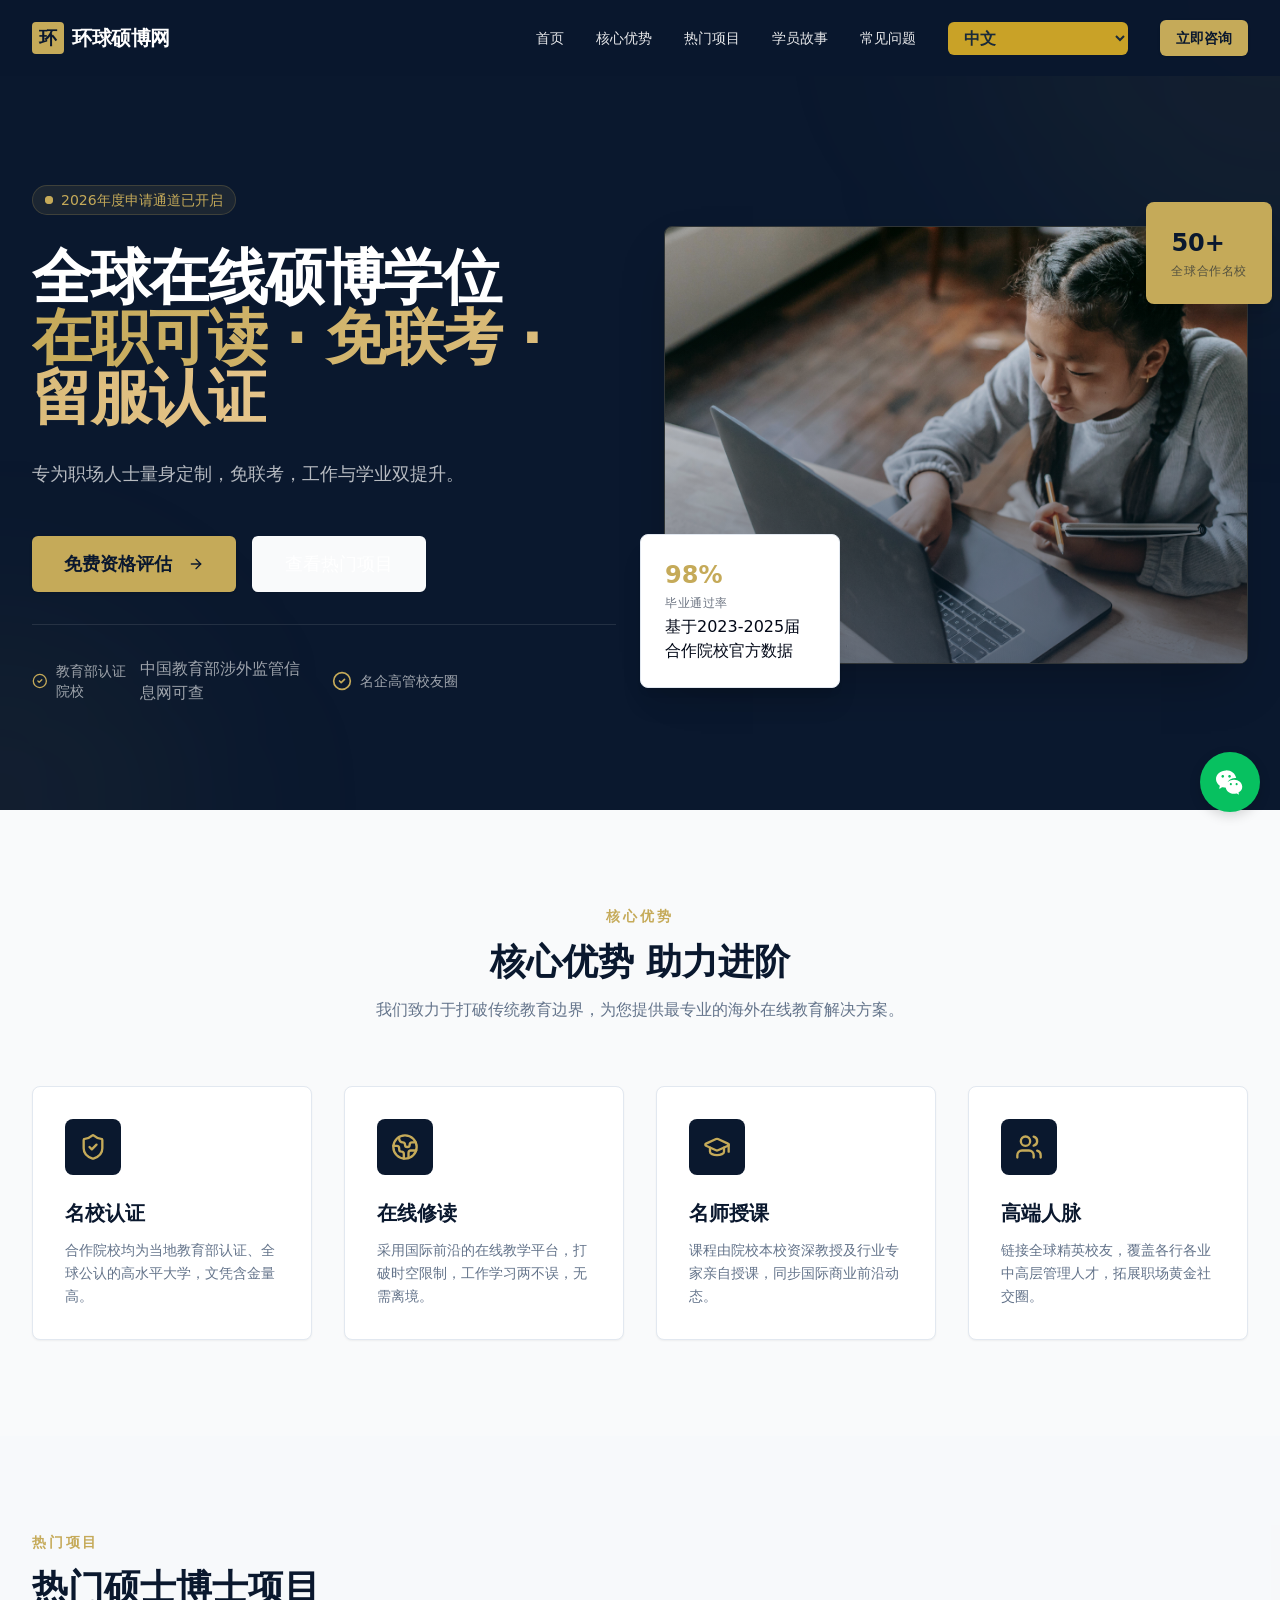
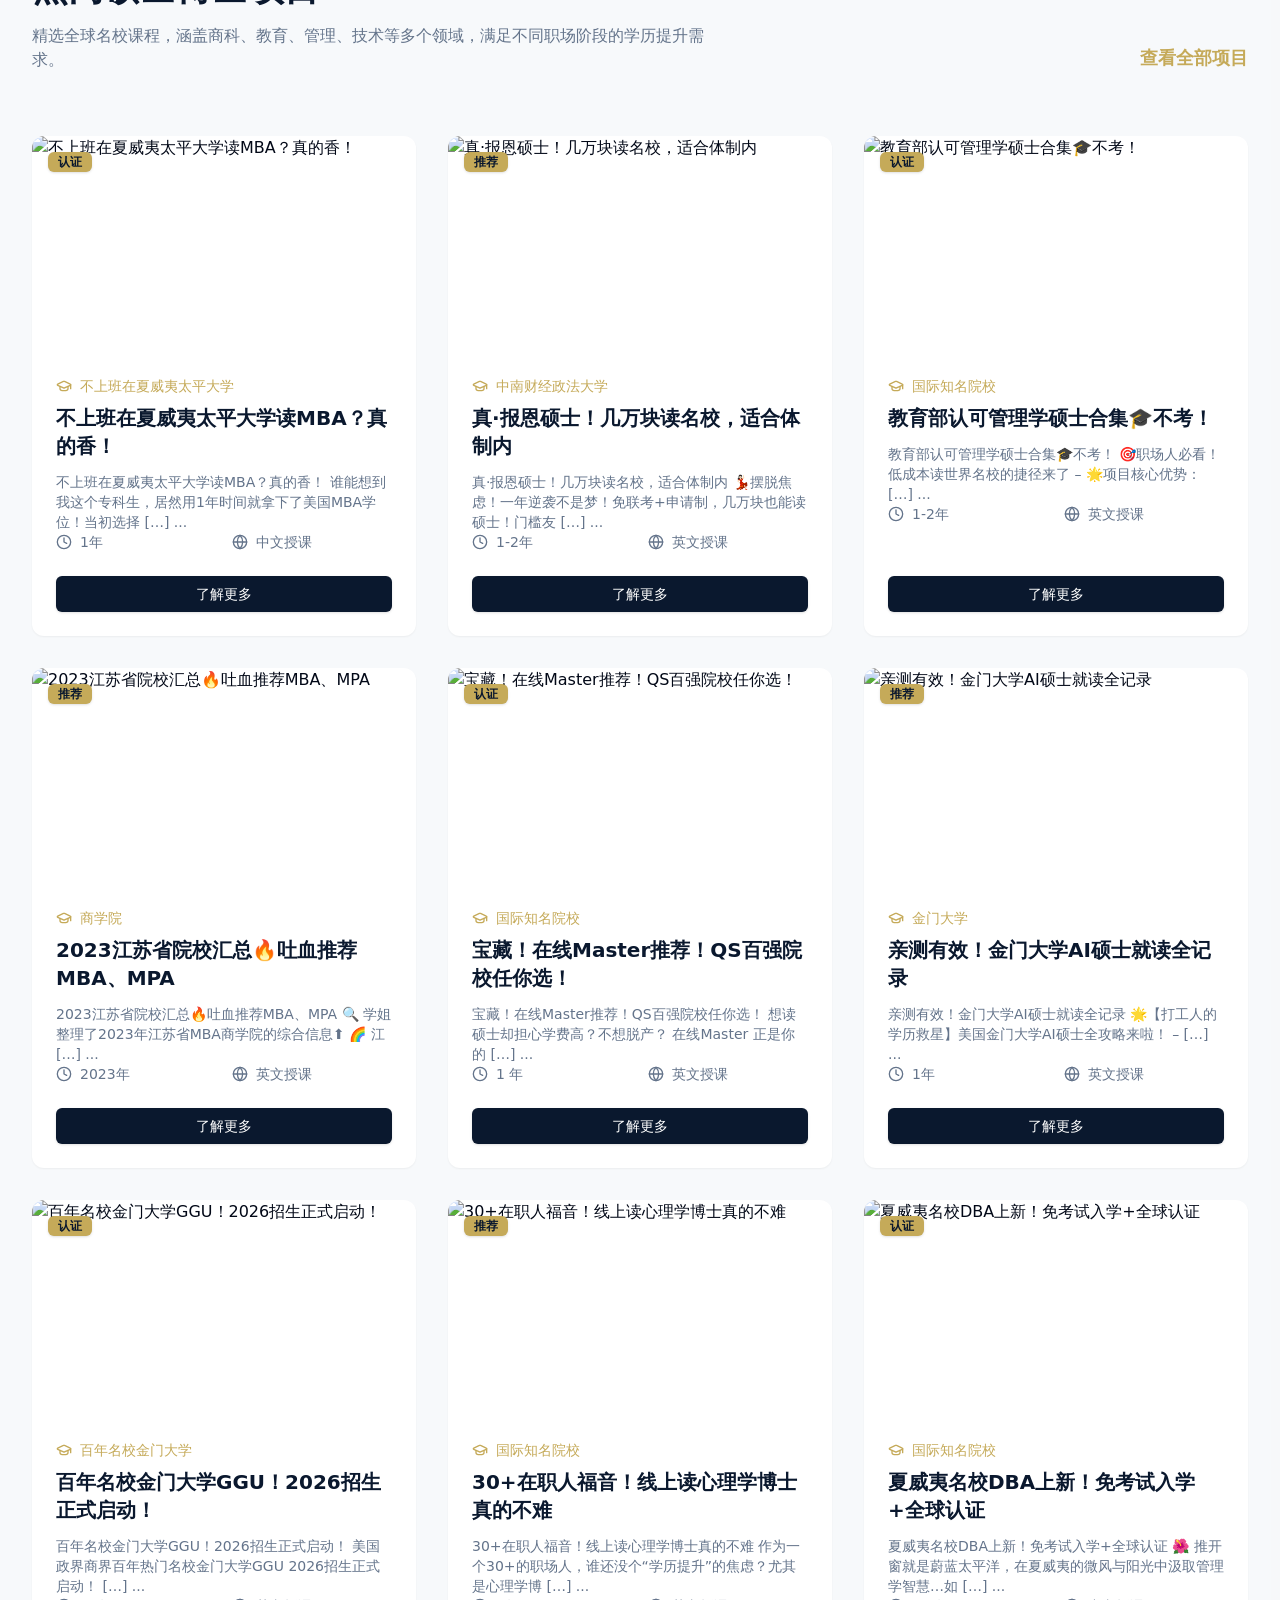
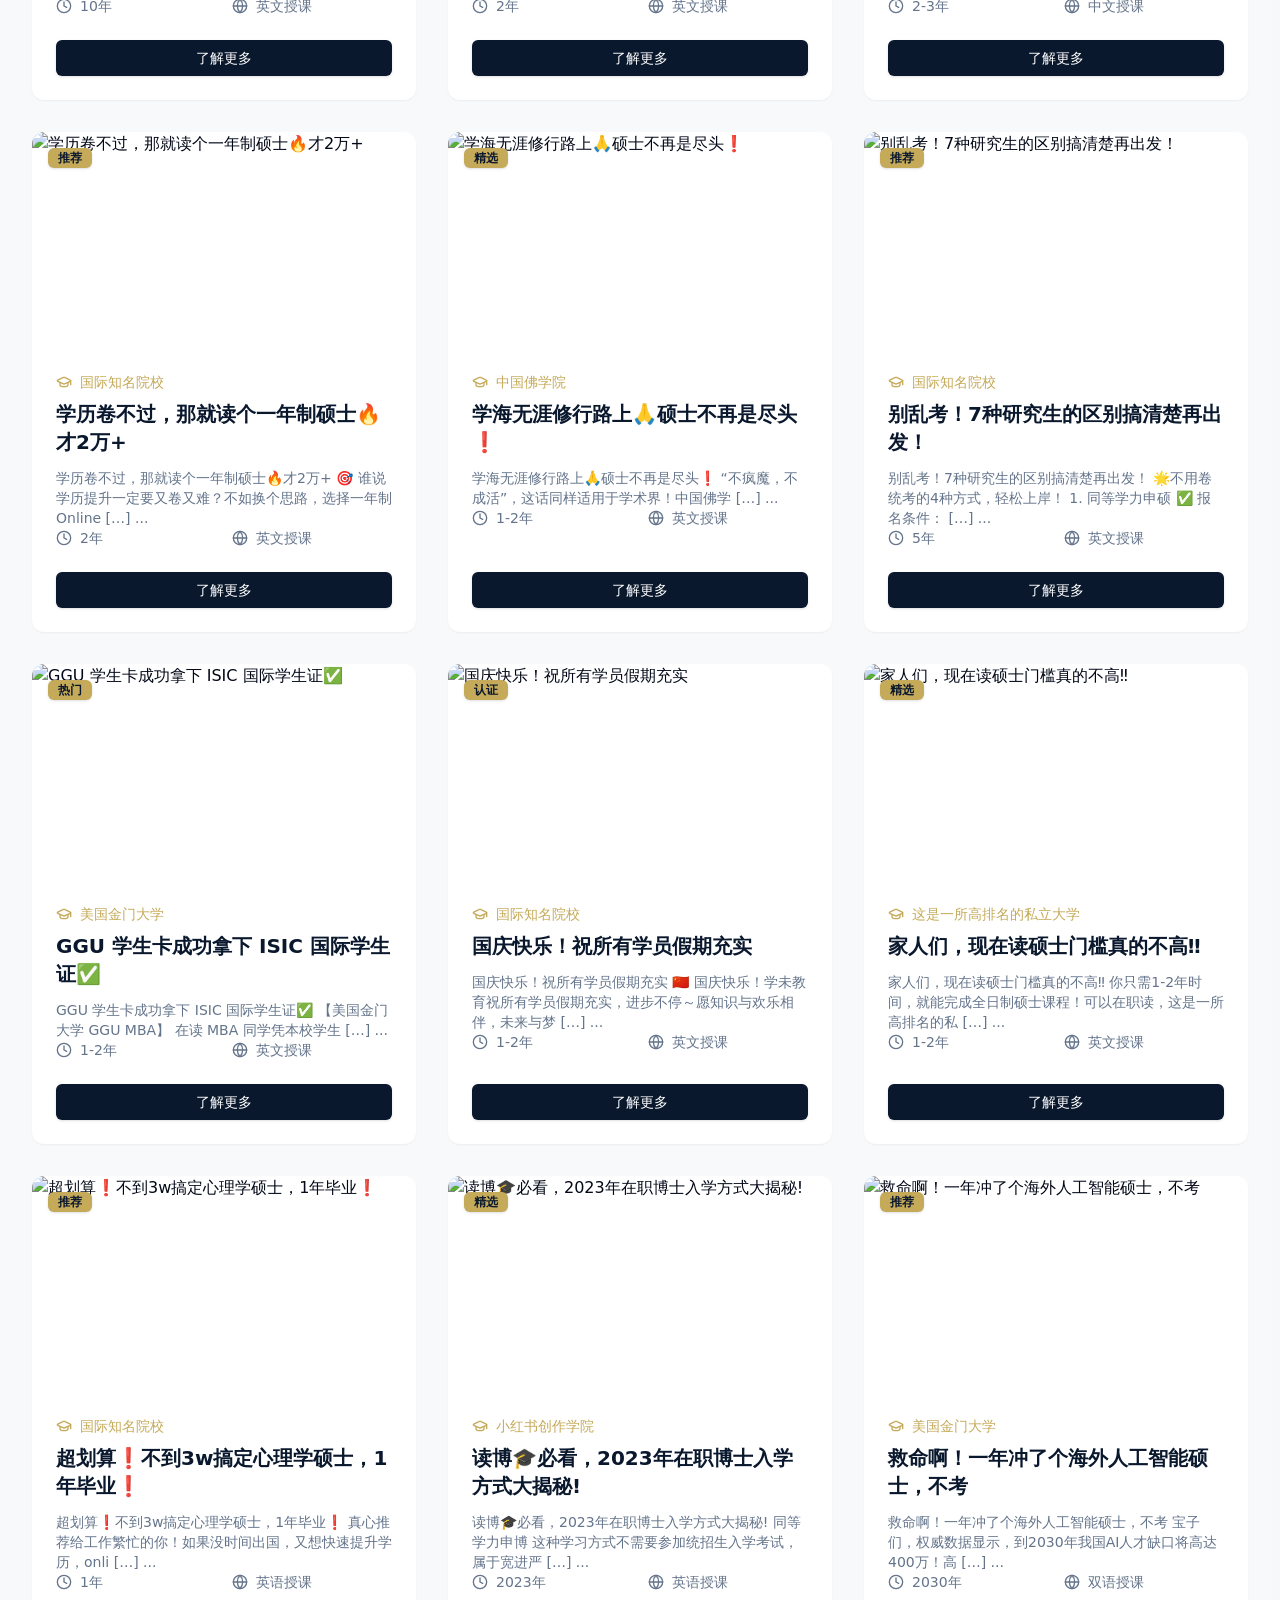
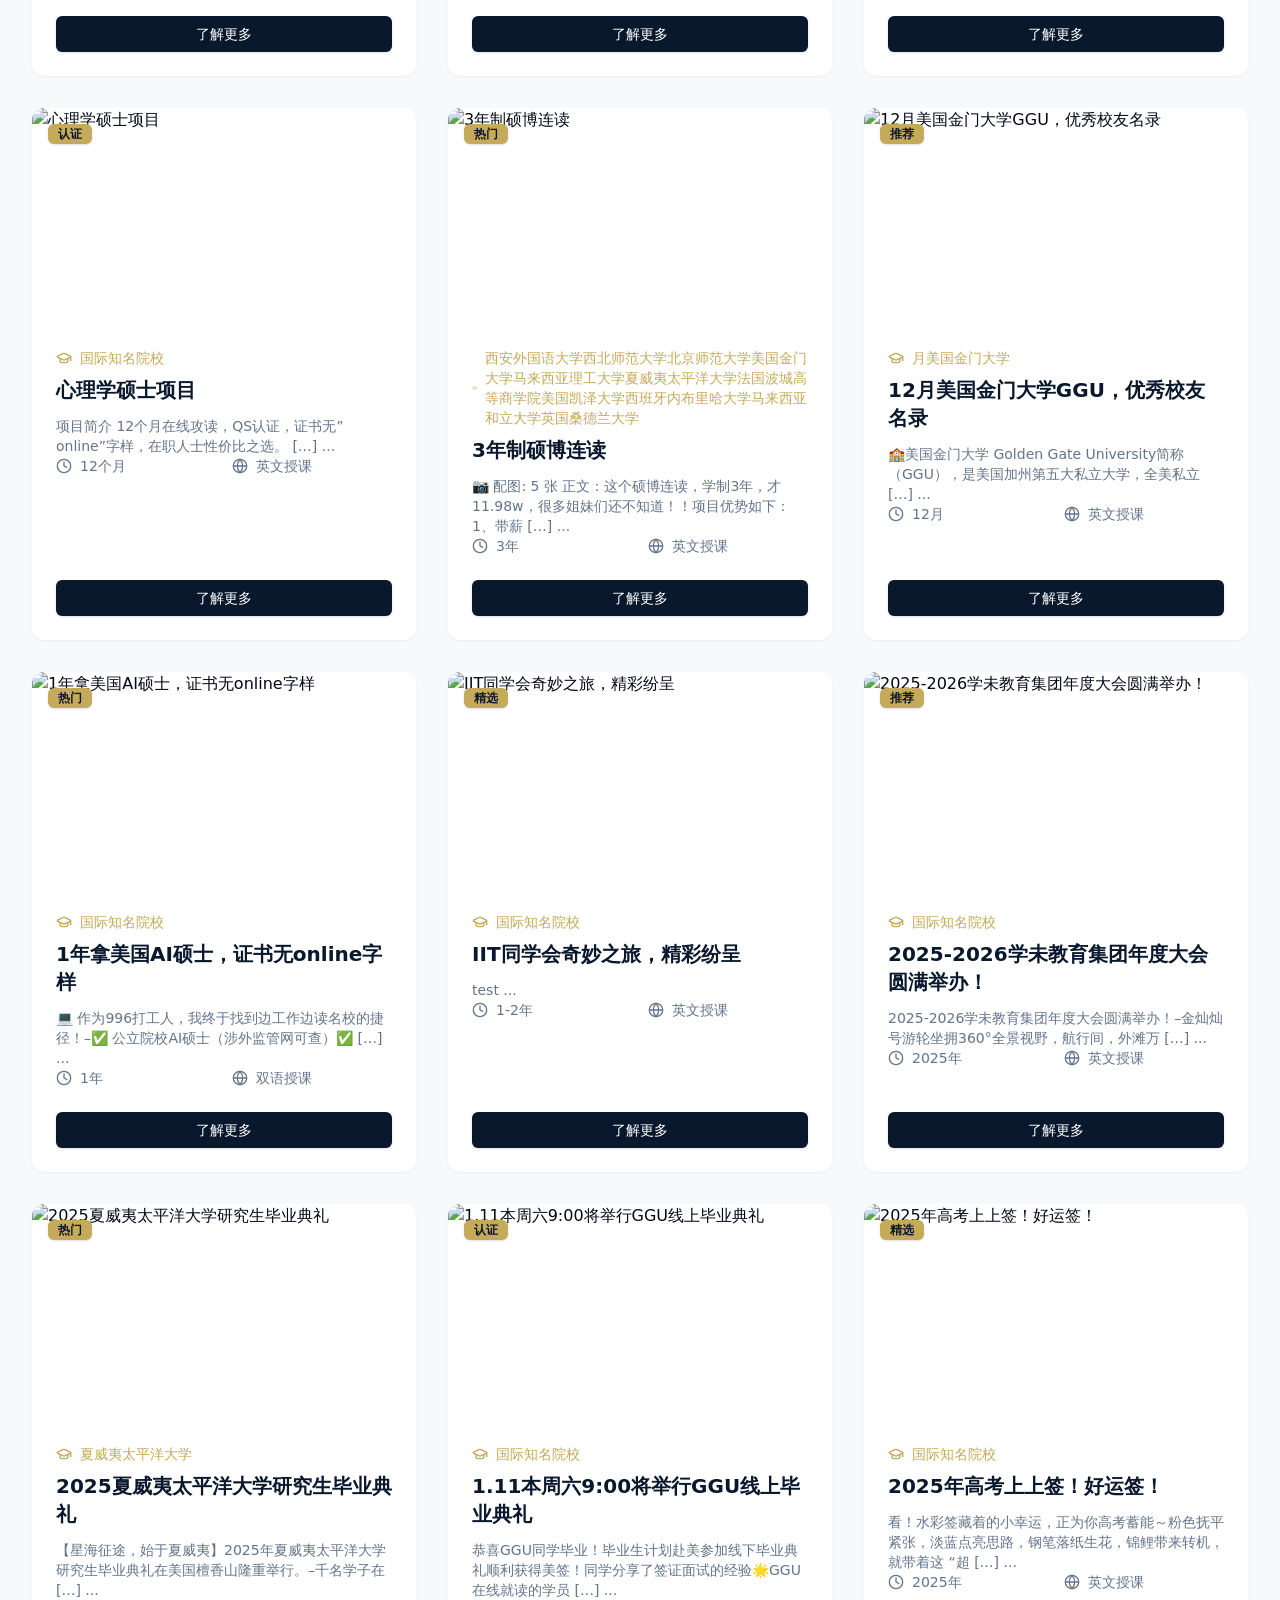
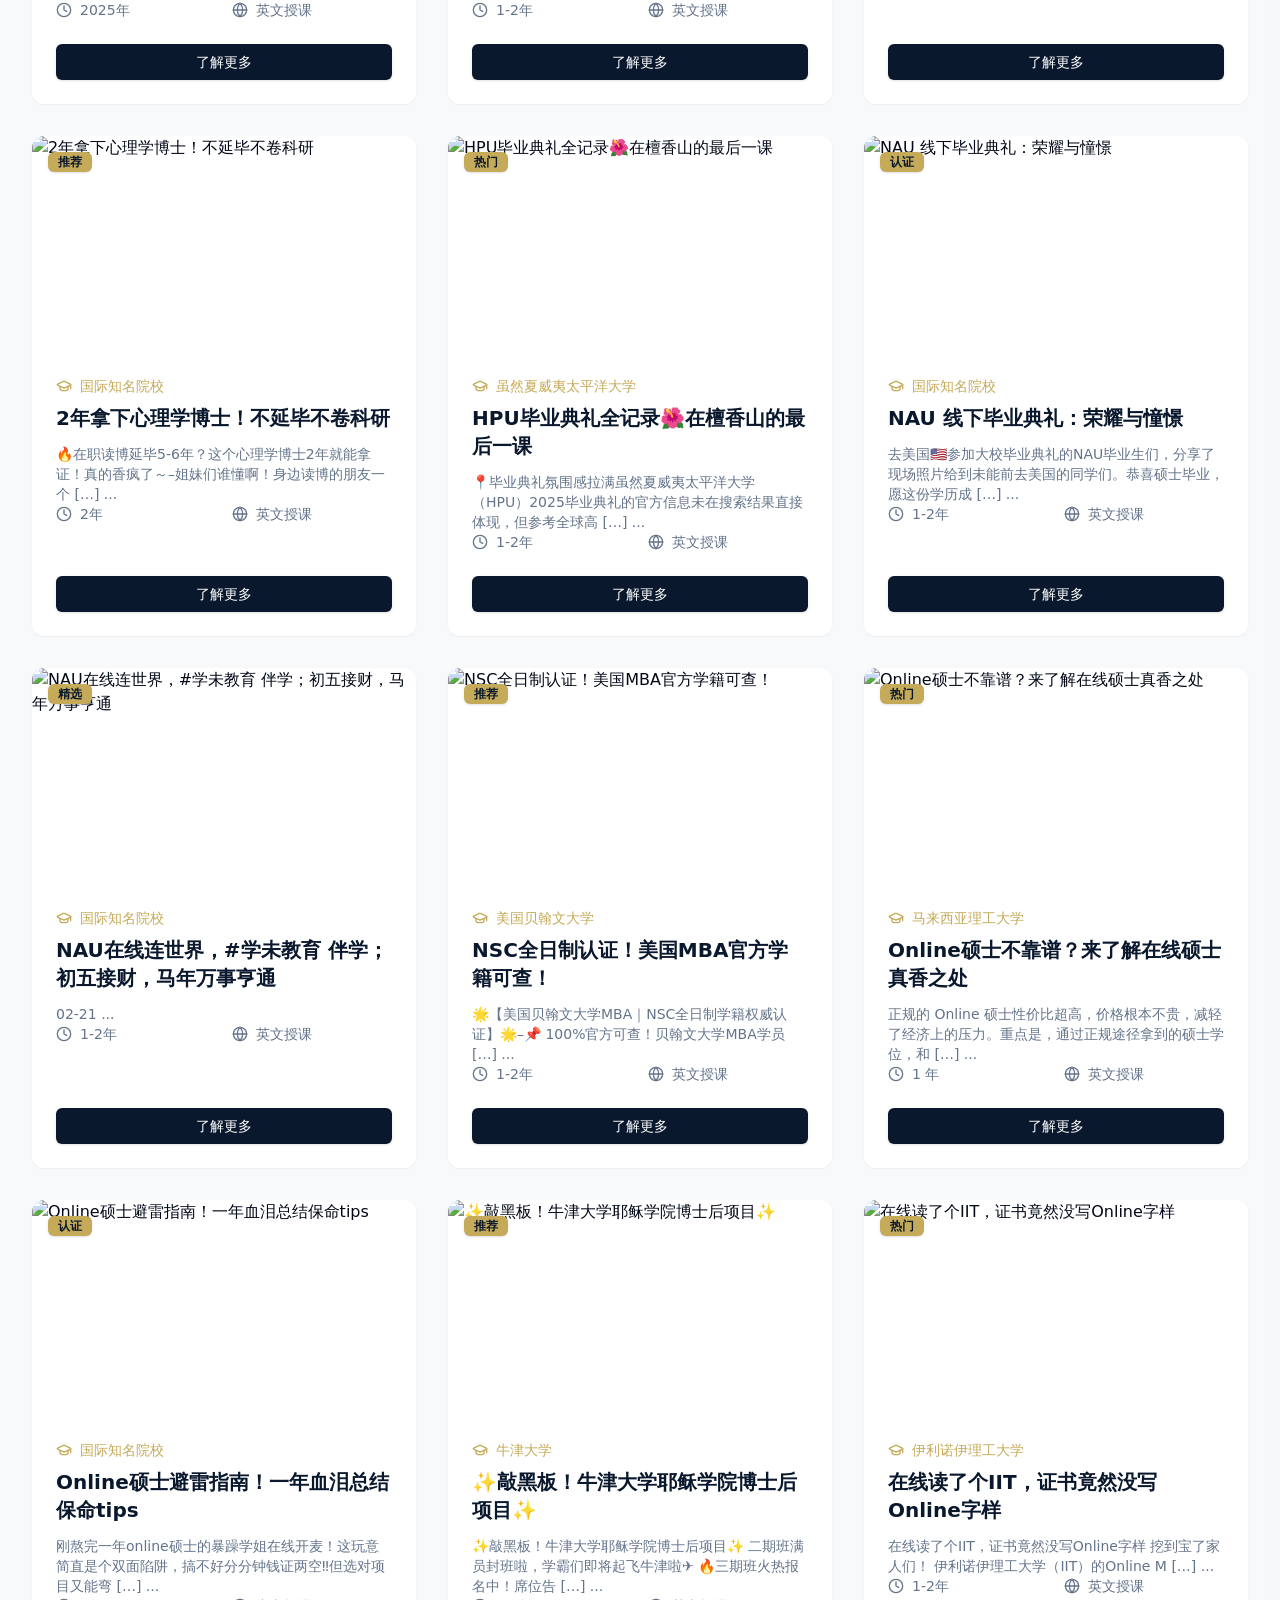
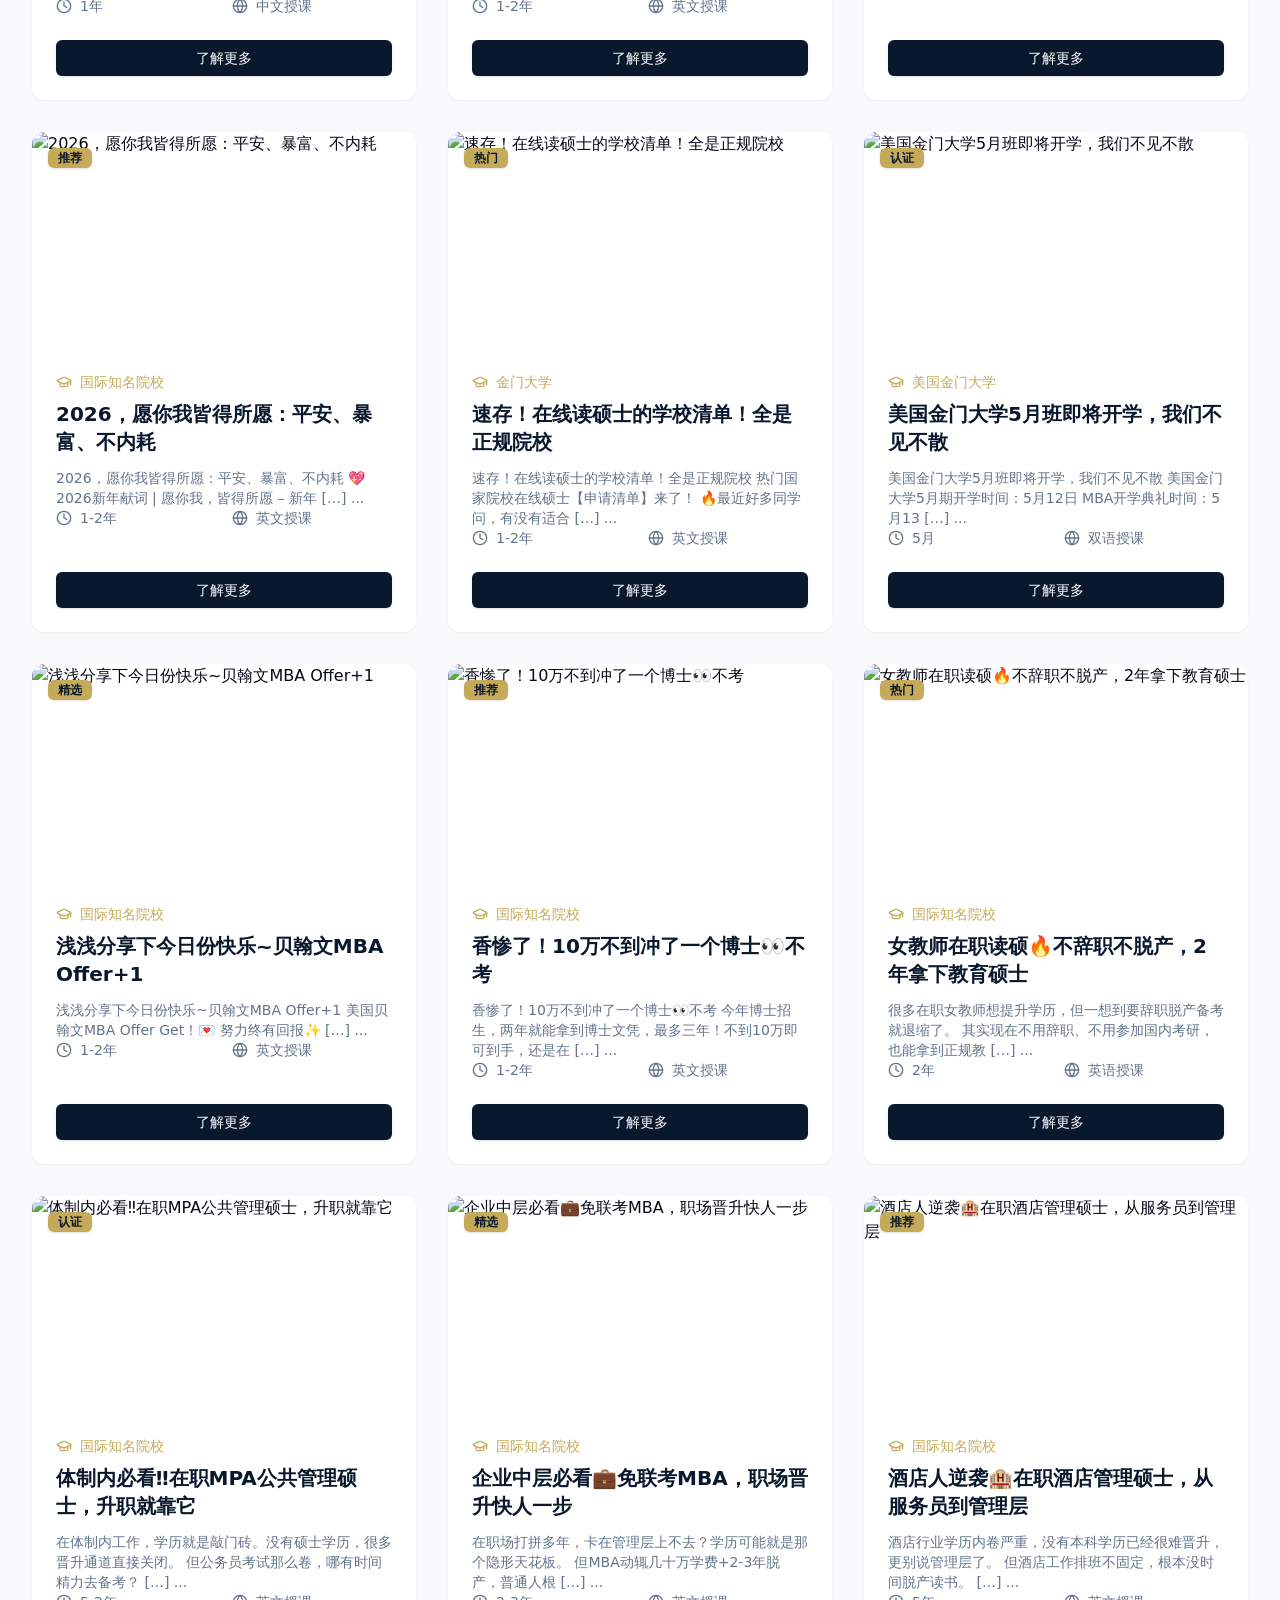
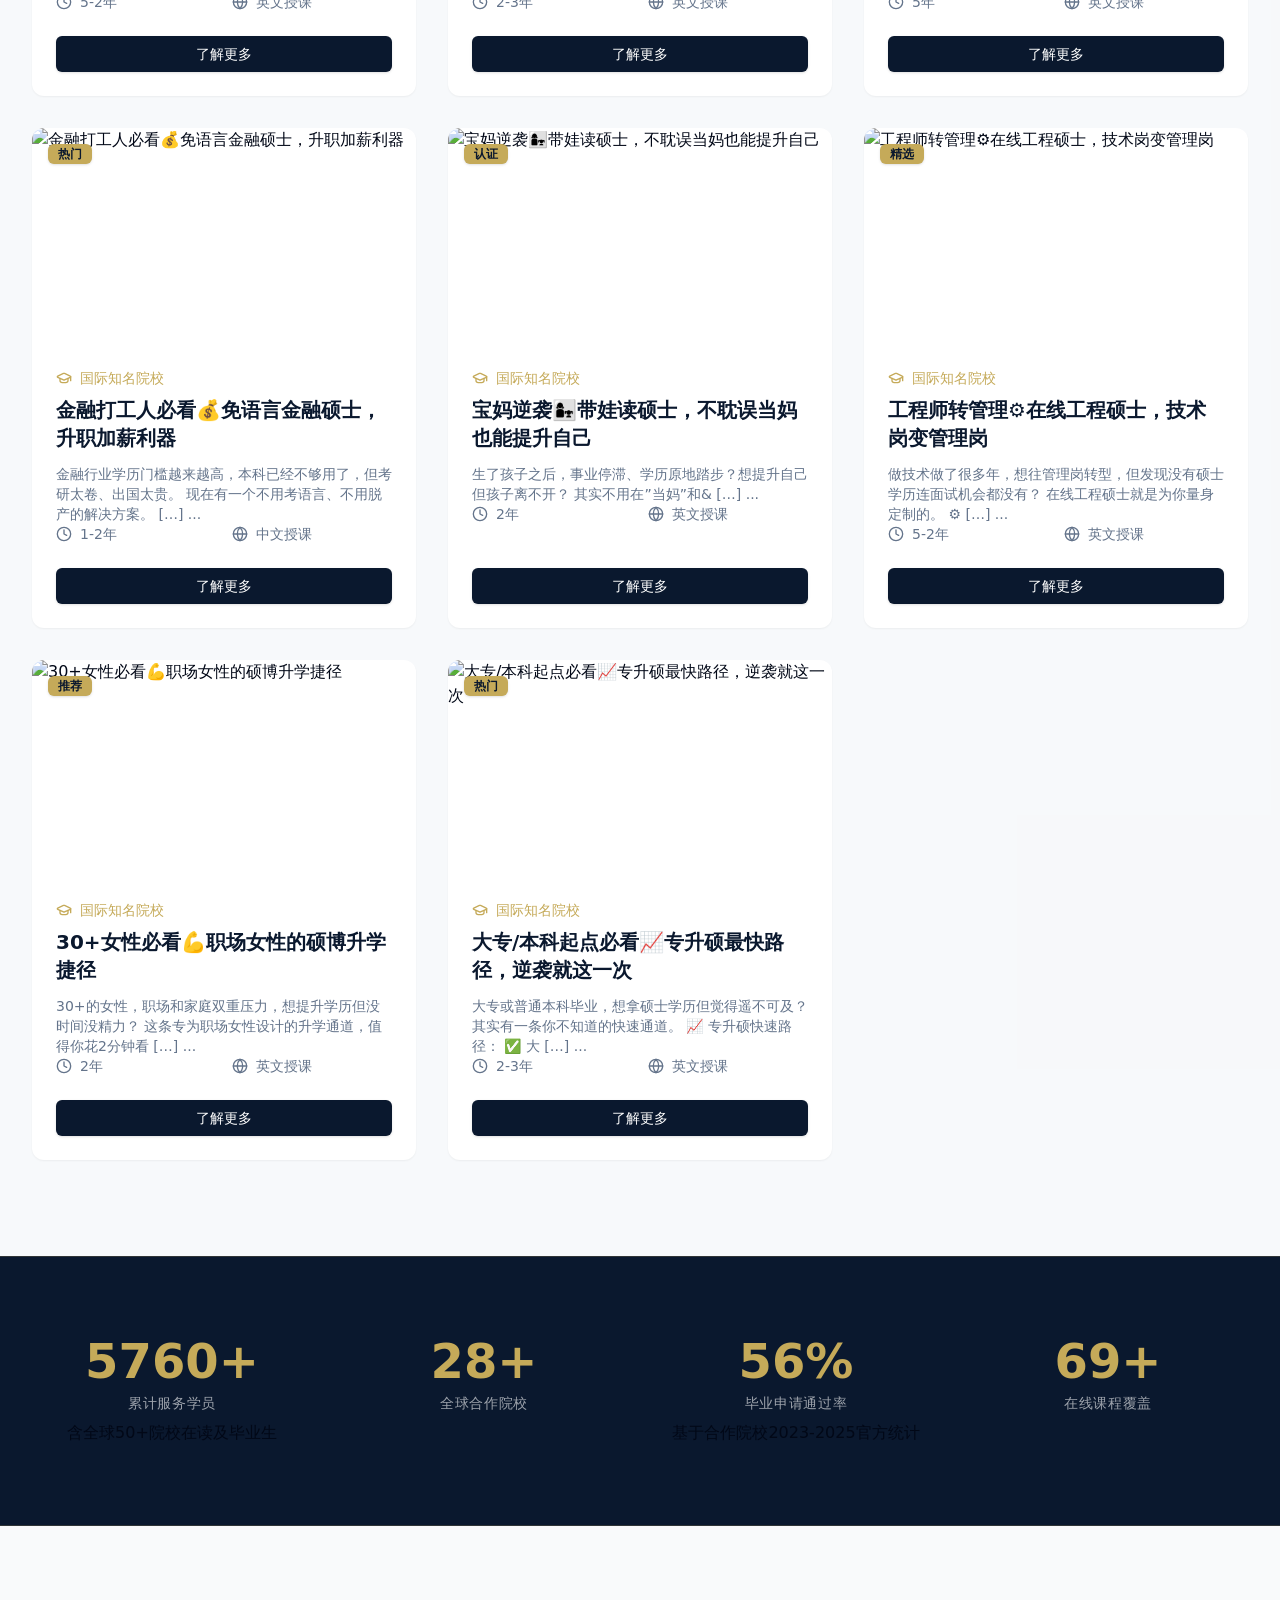
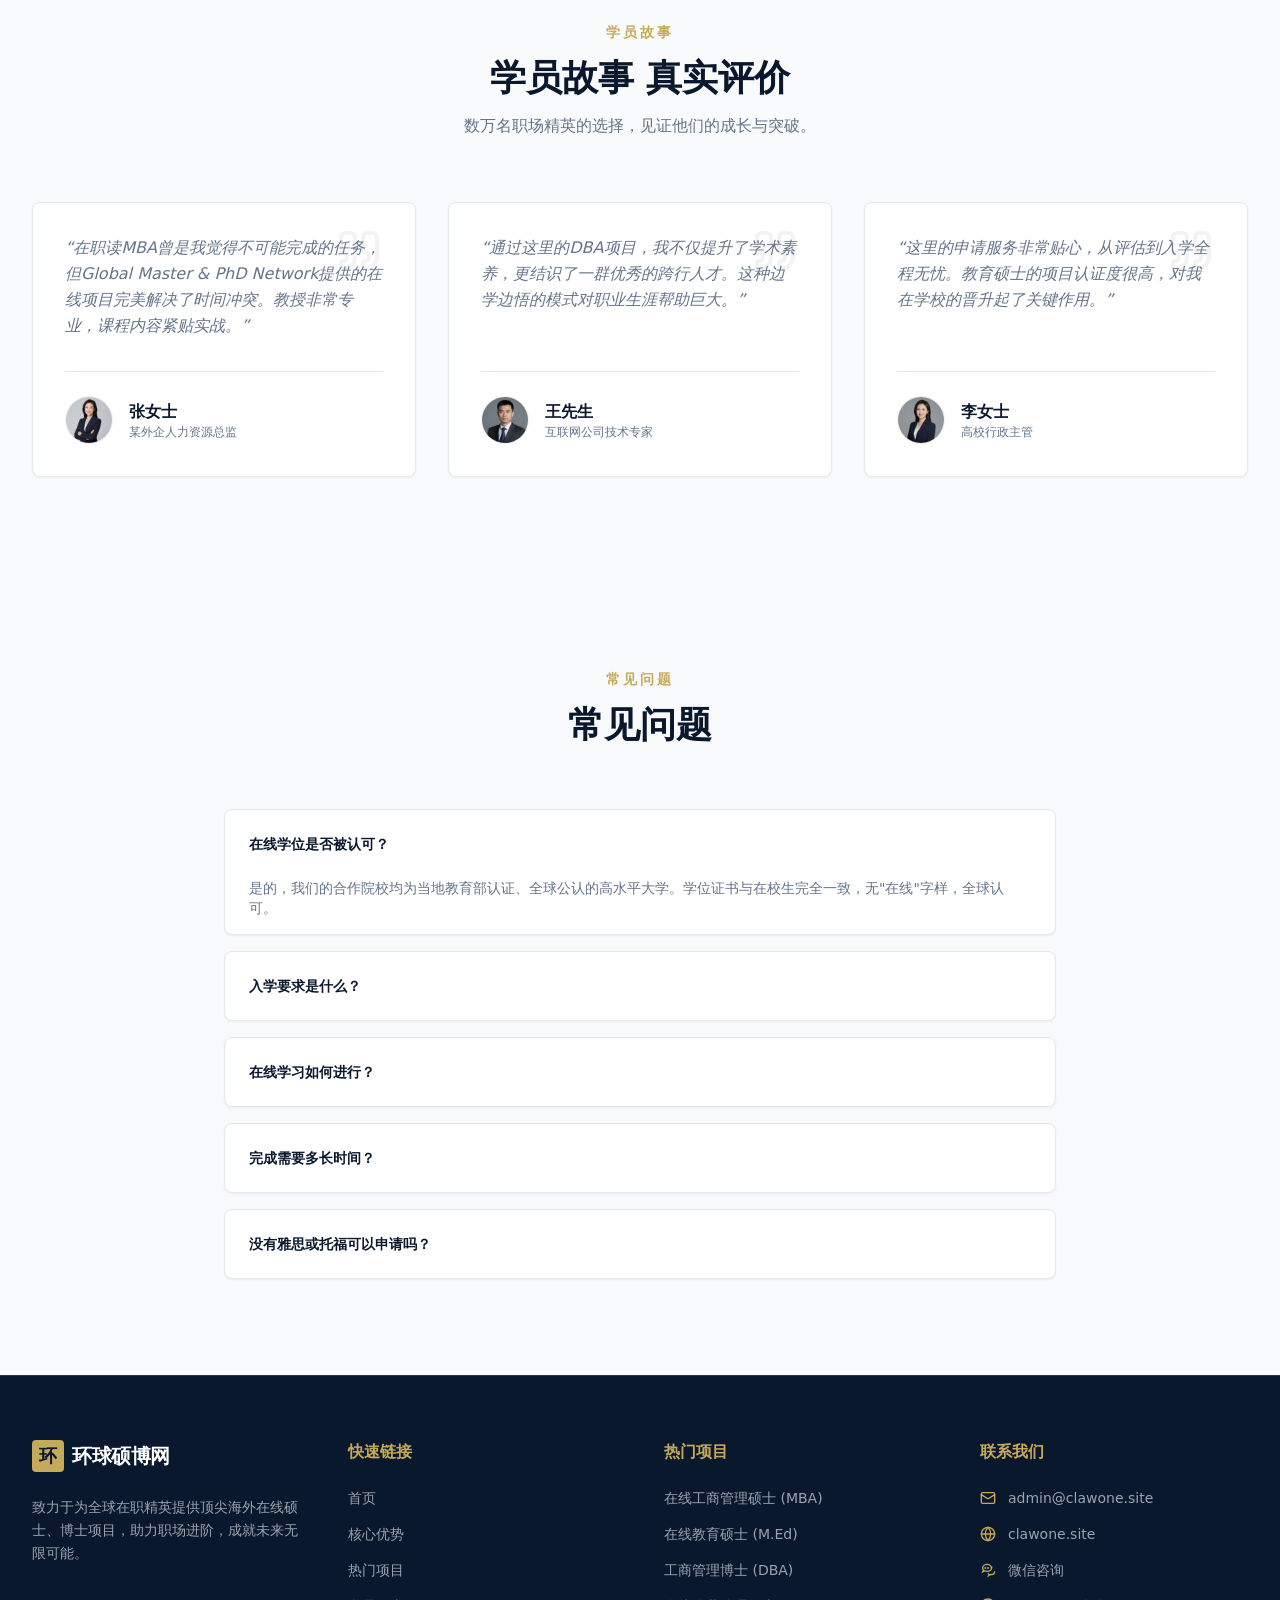
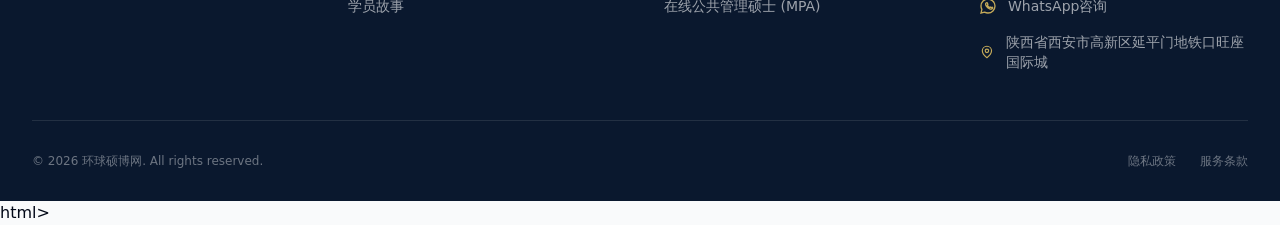
==== commit 6cee3455: "fix: replace 6 broken hot-programs links with correct URLs" ====
--- a/index.html
+++ b/index.html
@@ -8,7 +8,7 @@
 <meta http-equiv="Pragma" content="no-cache">
 <meta http-equiv="Expires" content="0">
     <meta charset="UTF-8">
-    <meta name="robots" content="index, follow"><meta name="theme-color" content="#1e3a5f"><meta name="viewport" content="width=device-width, initial-scale=1.0">
+    <meta name="viewport" content="width=device-width, initial-scale=1.0">
     <title>环球硕博网 — 在职硕士 | 在职博士 | 免联考MBA | 留服认证</title>
     <meta name="description" content="环球硕博网提供全球50+名校在线硕士、博士项目，在职可读免联考，1-2年毕业，学费3万起，教育部留服认证，学信网可查。适合在职人士提升学历、评职称、晋升管理层。免费资格评估，限时咨询。">
     <meta property="og:title" content="环球硕博网 — 在职硕士 | 在职博士 | 免联考MBA | 留服认证">
@@ -174,8 +174,8 @@
     <link rel="alternate" hreflang="x-default" href="https://clawone.site/" />
 
 </head>
-<body><a href="#main-content" class="skip-nav" style="position:absolute;top:-40px;left:0;background:#1e3a5f;color:white;padding:8px 16px;z-index:10000;transition:top 0.2s;" onfocus="this.style.top='0'" onblur="this.style.top='-40px'">跳转到主要内容</a>
-<div id="root"><div class="flex flex-col min-h-screen font-sans"><nav class="fixed top-0 left-0 right-0 z-50 transition-all duration-300 px-4 md:px-8 bg-transparent py-5"><div class="max-w-7xl mx-auto flex items-center justify-between"><div class="flex items-center gap-2"><div class="w-8 h-8 bg-brand-gold rounded-sm flex items-center justify-center"><span class="text-primary font-bold text-lg">环</span></div><span class="text-xl font-bold tracking-tight text-white">环球硕博网</span></div><div class="hidden md:flex items-center gap-8"><a href="#" class="text-white/90 hover:text-brand-gold transition-colors text-sm font-medium" data-i18n="Home">首页</a><a href="#advantages" class="text-white/90 hover:text-brand-gold transition-colors text-sm font-medium" data-i18n="Core Advantages">核心优势</a><a href="#programs" class="text-white/90 hover:text-brand-gold transition-colors text-sm font-medium" data-i18n="Popular Programs">热门项目</a><a href="#testimonials" class="text-white/90 hover:text-brand-gold transition-colors text-sm font-medium" data-i18n="Student Stories">学员故事</a><a href="#faq" class="text-white/90 hover:text-brand-gold transition-colors text-sm font-medium" data-i18n="FAQ">常见问题</a><select id="lang-switcher" aria-label="语言切换" class="rounded-md px-3 py-1.5 cursor-pointer transition-all" onchange="switchLanguage(this.value)" style="display:inline-block;background-color:#c9a227;color:#1a2a3a;font-weight:700;border:none;">
+<body>
+<div id="root"><div class="flex flex-col min-h-screen font-sans"><nav class="fixed top-0 left-0 right-0 z-50 transition-all duration-300 px-4 md:px-8 bg-transparent py-5"><div class="max-w-7xl mx-auto flex items-center justify-between"><div class="flex items-center gap-2"><div class="w-8 h-8 bg-brand-gold rounded-sm flex items-center justify-center"><span class="text-primary font-bold text-lg">环</span></div><span class="text-xl font-bold tracking-tight text-white">环球硕博网</span></div><div class="hidden md:flex items-center gap-8"><a href="#" class="text-white/90 hover:text-brand-gold transition-colors text-sm font-medium" data-i18n="Home">首页</a><a href="#advantages" class="text-white/90 hover:text-brand-gold transition-colors text-sm font-medium" data-i18n="Core Advantages">核心优势</a><a href="#programs" class="text-white/90 hover:text-brand-gold transition-colors text-sm font-medium" data-i18n="Popular Programs">热门项目</a><a href="#testimonials" class="text-white/90 hover:text-brand-gold transition-colors text-sm font-medium" data-i18n="Student Stories">学员故事</a><a href="#faq" class="text-white/90 hover:text-brand-gold transition-colors text-sm font-medium" data-i18n="FAQ">常见问题</a><select id="lang-switcher" class="rounded-md px-3 py-1.5 cursor-pointer transition-all" onchange="switchLanguage(this.value)" style="display:inline-block;background-color:#c9a227;color:#1a2a3a;font-weight:700;border:none;">
 <option value="zh">中文</option>
 <option value="en">English</option>
 <option value="ja">日本語</option>
@@ -183,29 +183,29 @@
 <option value="es">Español</option>
 <option value="ko">한국어</option>
 <option value="ms">Bahasa Melayu</option>
-</select><a href="#" onclick="event.preventDefault(); document.getElementById('consultModal').classList.remove('hidden'); return false;" class="inline-flex items-center justify-center gap-2 whitespace-nowrap rounded-md text-sm transition-colors focus-visible:outline-none focus-visible:ring-1 focus-visible:ring-ring disabled:pointer-events-none disabled:opacity-50 [&amp;_svg]:pointer-events-none [&amp;_svg]:size-4 [&amp;_svg]:shrink-0 shadow h-9 px-4 py-2 bg-brand-gold text-primary hover:bg-brand-gold/90 border-none font-semibold" data-i18n="Consult Now">立即咨询</a></div><div class="md:hidden"><button onclick="toggleMobileMenu()" class="inline-flex items-center justify-center gap-2 whitespace-nowrap rounded-md text-sm font-medium transition-colors focus-visible:outline-none focus-visible:ring-1 focus-visible:ring-ring disabled:pointer-events-none disabled:opacity-50 [&amp;_svg]:pointer-events-none [&amp;_svg]:size-4 [&amp;_svg]:shrink-0 hover:text-accent-foreground h-9 w-9 text-white hover:bg-white/10" type="button" aria-haspopup="dialog" aria-expanded="false" aria-controls="mobile-menu" data-state="closed" aria-label="关闭"><svg xmlns="http://www.w3.org/2000/svg" width="24" height="24" viewBox="0 0 24 24" fill="none" stroke="currentColor" stroke-width="2" stroke-linecap="round" stroke-linejoin="round" class="lucide lucide-menu h-6 w-6" aria-hidden="true"><path d="M4 5h16"></path><path d="M4 12h16"></path><path d="M4 19h16"></path></svg></button></div></div></nav>
-<main id="main-content" class="flex-grow"><section class="relative min-h-[90vh] flex items-center pt-20 overflow-hidden bg-primary z-0"><div class="absolute inset-0 z-0"><div class="absolute top-0 right-0 w-[600px] h-[600px] bg-brand-gold/5 rounded-full blur-[120px] -translate-y-1/2 translate-x-1/2"></div><div class="absolute bottom-0 left-0 w-[400px] h-[400px] bg-brand-gold/5 rounded-full blur-[100px] translate-y-1/2 -translate-x-1/2"></div></div><div class="max-w-7xl mx-auto px-4 md:px-8 relative z-10 w-full"><div class="grid grid-cols-1 lg:grid-cols-2 gap-12 items-center"><div class="animate-fade-in space-y-8"><div class="inline-flex items-center px-3 py-1 rounded-full bg-brand-gold/10 border border-brand-gold/20 text-brand-gold text-sm font-medium"><span class="relative flex h-2 w-2 mr-2"><span class="animate-ping absolute inline-flex h-full w-full rounded-full bg-brand-gold opacity-75"></span><span class="relative inline-flex rounded-full h-2 w-2 bg-brand-gold"></span></span data-i18n="2026年度申请通道已开启">2026年度申请通道已开启</div><h1 class="text-4xl md:text-6xl font-bold text-white leading-[1.15] tracking-tight">全球在线硕博学位<br><span class="gradient-text" data-i18n="在职可读·免联考·留服认证">在职可读 · 免联考 · 留服认证</span></h1><p class="text-lg text-white/70 max-w-lg leading-relaxed">专为职场人士量身定制，免联考，工作与学业双提升。</p><div class="flex flex-col sm:flex-row gap-4 pt-4"><a href="#" onclick="event.preventDefault(); document.getElementById('assessmentModal').classList.remove('hidden'); return false;" class="inline-flex items-center justify-center gap-2 whitespace-nowrap transition-colors focus-visible:outline-none focus-visible:ring-1 focus-visible:ring-ring disabled:pointer-events-none disabled:opacity-50 [&amp;_svg]:pointer-events-none [&amp;_svg]:size-4 [&amp;_svg]:shrink-0 shadow rounded-md h-14 px-8 bg-brand-gold text-primary hover:bg-brand-gold/90 text-lg font-bold border-none">免费资格评估<svg xmlns="http://www.w3.org/2000/svg" width="24" height="24" viewBox="0 0 24 24" fill="none" stroke="currentColor" stroke-width="2" stroke-linecap="round" stroke-linejoin="round" class="lucide lucide-arrow-right ml-2 w-5 h-5" aria-hidden="true"><path d="M5 12h14"></path><path d="m12 5 7 7-7 7"></path></svg></a><a href="#programs" class="inline-flex items-center justify-center gap-2 whitespace-nowrap transition-colors focus-visible:outline-none focus-visible:ring-1 focus-visible:ring-ring disabled:pointer-events-none disabled:opacity-50 [&amp;_svg]:pointer-events-none [&amp;_svg]:size-4 [&amp;_svg]:shrink-0 border bg-background shadow-sm rounded-md h-14 px-8 border-white/20 text-white hover:bg-white/10 hover:text-white text-lg font-medium">查看热门项目</a></div><div class="grid grid-cols-2 gap-4 pt-8 border-t border-white/10"><div class="flex items-center gap-2 text-white/60"><svg xmlns="http://www.w3.org/2000/svg" width="24" height="24" viewBox="0 0 24 24" fill="none" stroke="currentColor" stroke-width="2" stroke-linecap="round" stroke-linejoin="round" class="lucide lucide-circle-check w-5 h-5 text-brand-gold" aria-hidden="true"><circle cx="12" cy="12" r="10"></circle><path d="m9 12 2 2 4-4"></path></svg><span class="text-sm">教育部认证院校</span><span class="text-[10px] text-white/30 block">中国教育部涉外监管信息网可查</span></div><div class="flex items-center gap-2 text-white/60"><svg xmlns="http://www.w3.org/2000/svg" width="24" height="24" viewBox="0 0 24 24" fill="none" stroke="currentColor" stroke-width="2" stroke-linecap="round" stroke-linejoin="round" class="lucide lucide-circle-check w-5 h-5 text-brand-gold" aria-hidden="true"><circle cx="12" cy="12" r="10"></circle><path d="m9 12 2 2 4-4"></path></svg><span class="text-sm">名企高管校友圈</span></div></div></div><div class="relative hidden lg:block animate-fade-in [animation-delay:200ms] z-0"><div class="aspect-[4/3] rounded-lg overflow-hidden border border-brand-gold/20 shadow-2xl relative"><picture><source srcset="/assets/migrated/hero_1920.webp" type="image/webp"><source srcset="/assets/migrated/hero_1920.jpg" type="image/jpeg"><img src="/assets/migrated/hero_1920.jpg" alt="在职学员在线学习场景" class="w-full h-full object-cover" width="1920" height="1280" fetchpriority="high"></picture><div class="absolute inset-0 bg-gradient-to-t from-primary/60 to-transparent"></div></div><div class="absolute -bottom-6 -left-6 bg-white p-6 rounded-lg shadow-xl border border-border max-w-[200px] animate-slide-in [animation-delay:500ms] z-0"><div class="text-brand-gold font-bold text-2xl mb-1">98%</div><div class="text-primary/60 text-xs font-medium uppercase tracking-wider" data-i18n="毕业通过率">毕业通过率</div><div class="text-primary/40 text-[10px] mt-1">基于2023-2025届合作院校官方数据</div></div><div class="absolute -top-6 -right-6 bg-brand-gold p-6 rounded-lg shadow-xl border border-brand-gold/20 max-w-[200px] animate-slide-in [animation-delay:700ms] z-0"><div class="text-primary font-bold text-2xl mb-1">50+</div><div class="text-primary/60 text-xs font-medium uppercase tracking-wider" data-i18n="全球合作名校">全球合作名校</div></div></div></div></div></section><section id="advantages" class="py-24 bg-background"><div class="max-w-7xl mx-auto px-4 md:px-8"><div class="text-center max-w-3xl mx-auto mb-16 space-y-4"><h2 class="text-sm font-bold text-brand-gold uppercase tracking-[0.2em]" data-i18n="Core Advantages">核心优势</h2><h3 class="text-3xl md:text-4xl font-bold text-primary" data-i18n="Core Advantages 助力进阶">核心优势 助力进阶</h3><p class="text-muted-foreground">我们致力于打破传统教育边界，为您提供最专业的海外在线教育解决方案。</p></div><div class="grid grid-cols-1 sm:grid-cols-2 lg:grid-cols-4 gap-8"><div class="group p-8 bg-white rounded-lg border border-border shadow-sm hover:shadow-md hover:-translate-y-1 transition-all duration-300"><div class="w-14 h-14 bg-primary rounded-lg flex items-center justify-center mb-6 group-hover:bg-brand-gold transition-colors"><svg xmlns="http://www.w3.org/2000/svg" width="24" height="24" viewBox="0 0 24 24" fill="none" stroke="currentColor" stroke-width="2" stroke-linecap="round" stroke-linejoin="round" class="lucide lucide-shield-check w-7 h-7 text-brand-gold group-hover:text-primary transition-colors" aria-hidden="true"><path d="M20 13c0 5-3.5 7.5-7.66 8.95a1 1 0 0 1-.67-.01C7.5 20.5 4 18 4 13V6a1 1 0 0 1 1-1c2 0 4.5-1.2 6.24-2.72a1.17 1.17 0 0 1 1.52 0C14.51 3.81 17 5 19 5a1 1 0 0 1 1 1z"></path><path d="m9 12 2 2 4-4"></path></svg></div><h4 class="text-xl font-bold text-primary mb-3" data-i18n="名校认证">名校认证</h4><p class="text-muted-foreground text-sm leading-relaxed">合作院校均为当地教育部认证、全球公认的高水平大学，文凭含金量高。</p></div><div class="group p-8 bg-white rounded-lg border border-border shadow-sm hover:shadow-md hover:-translate-y-1 transition-all duration-300"><div class="w-14 h-14 bg-primary rounded-lg flex items-center justify-center mb-6 group-hover:bg-brand-gold transition-colors"><svg xmlns="http://www.w3.org/2000/svg" width="24" height="24" viewBox="0 0 24 24" fill="none" stroke="currentColor" stroke-width="2" stroke-linecap="round" stroke-linejoin="round" class="lucide lucide-earth w-7 h-7 text-brand-gold group-hover:text-primary transition-colors" aria-hidden="true"><path d="M21.54 15H17a2 2 0 0 0-2 2v4.54"></path><path d="M7 3.34V5a3 3 0 0 0 3 3a2 2 0 0 1 2 2c0 1.1.9 2 2 2a2 2 0 0 0 2-2c0-1.1.9-2 2-2h3.17"></path><path d="M11 21.95V18a2 2 0 0 0-2-2a2 2 0 0 1-2-2v-1a2 2 0 0 0-2-2H2.05"></path><circle cx="12" cy="12" r="10"></circle></svg></div><h4 class="text-xl font-bold text-primary mb-3" data-i18n="在线修读">在线修读</h4><p class="text-muted-foreground text-sm leading-relaxed">采用国际前沿的在线教学平台，打破时空限制，工作学习两不误，无需离境。</p></div><div class="group p-8 bg-white rounded-lg border border-border shadow-sm hover:shadow-md hover:-translate-y-1 transition-all duration-300"><div class="w-14 h-14 bg-primary rounded-lg flex items-center justify-center mb-6 group-hover:bg-brand-gold transition-colors"><svg xmlns="http://www.w3.org/2000/svg" width="24" height="24" viewBox="0 0 24 24" fill="none" stroke="currentColor" stroke-width="2" stroke-linecap="round" stroke-linejoin="round" class="lucide lucide-graduation-cap w-7 h-7 text-brand-gold group-hover:text-primary transition-colors" aria-hidden="true"><path d="M21.42 10.922a1 1 0 0 0-.019-1.838L12.83 5.18a2 2 0 0 0-1.66 0L2.6 9.08a1 1 0 0 0 0 1.832l8.57 3.908a2 2 0 0 0 1.66 0z"></path><path d="M22 10v6"></path><path d="M6 12.5V16a6 3 0 0 0 12 0v-3.5"></path></svg></div><h4 class="text-xl font-bold text-primary mb-3" data-i18n="名师授课">名师授课</h4><p class="text-muted-foreground text-sm leading-relaxed">课程由院校本校资深教授及行业专家亲自授课，同步国际商业前沿动态。</p></div><div class="group p-8 bg-white rounded-lg border border-border shadow-sm hover:shadow-md hover:-translate-y-1 transition-all duration-300"><div class="w-14 h-14 bg-primary rounded-lg flex items-center justify-center mb-6 group-hover:bg-brand-gold transition-colors"><svg xmlns="http://www.w3.org/2000/svg" width="24" height="24" viewBox="0 0 24 24" fill="none" stroke="currentColor" stroke-width="2" stroke-linecap="round" stroke-linejoin="round" class="lucide lucide-users w-7 h-7 text-brand-gold group-hover:text-primary transition-colors" aria-hidden="true"><path d="M16 21v-2a4 4 0 0 0-4-4H6a4 4 0 0 0-4 4v2"></path><path d="M16 3.128a4 4 0 0 1 0 7.744"></path><path d="M22 21v-2a4 4 0 0 0-3-3.87"></path><circle cx="9" cy="7" r="4"></circle></svg></div><h4 class="text-xl font-bold text-primary mb-3" data-i18n="高端人脉">高端人脉</h4><p class="text-muted-foreground text-sm leading-relaxed">链接全球精英校友，覆盖各行各业中高层管理人才，拓展职场黄金社交圈。</p></div></div></div></section><section id="programs" class="py-24 bg-muted/30"><div class="max-w-7xl mx-auto px-4 md:px-8"><div class="flex flex-col md:flex-row md:items-end justify-between mb-16 gap-6"><div class="space-y-4"><h2 class="text-sm font-bold text-brand-gold uppercase tracking-[0.2em]">热门项目</h2><h3 class="text-3xl md:text-4xl font-bold text-primary" data-i18n="热门硕士博士项目">热门硕士博士项目</h3><p class="text-muted-foreground max-w-2xl">精选全球名校课程，涵盖商科、教育、管理、技术等多个领域，满足不同职场阶段的学历提升需求。</p></div><a href="https://blog.clawone.site/" target="_blank" rel="noopener noreferrer" class="justify-center whitespace-nowrap rounded-md transition-colors focus-visible:outline-none focus-visible:ring-1 focus-visible:ring-ring disabled:pointer-events-none disabled:opacity-50 [&amp;_svg]:pointer-events-none [&amp;_svg]:size-4 [&amp;_svg]:shrink-0 underline-offset-4 text-brand-gold font-bold p-0 h-auto text-lg hover:no-underline flex items-center gap-2 group" data-i18n="查看全部项目">查看全部项目 <span class="group-hover:translate-x-1 transition-transform">→</span></a></div><div id="programs-grid" class="grid grid-cols-1 sm:grid-cols-2 lg:grid-cols-3 gap-8 max-w-7xl mx-auto">
+</select><a href="#" onclick="event.preventDefault(); document.getElementById('consultModal').classList.remove('hidden'); return false;" class="inline-flex items-center justify-center gap-2 whitespace-nowrap rounded-md text-sm transition-colors focus-visible:outline-none focus-visible:ring-1 focus-visible:ring-ring disabled:pointer-events-none disabled:opacity-50 [&amp;_svg]:pointer-events-none [&amp;_svg]:size-4 [&amp;_svg]:shrink-0 shadow h-9 px-4 py-2 bg-brand-gold text-primary hover:bg-brand-gold/90 border-none font-semibold" data-i18n="Consult Now">立即咨询</a></div><div class="md:hidden"><button onclick="toggleMobileMenu()" class="inline-flex items-center justify-center gap-2 whitespace-nowrap rounded-md text-sm font-medium transition-colors focus-visible:outline-none focus-visible:ring-1 focus-visible:ring-ring disabled:pointer-events-none disabled:opacity-50 [&amp;_svg]:pointer-events-none [&amp;_svg]:size-4 [&amp;_svg]:shrink-0 hover:text-accent-foreground h-9 w-9 text-white hover:bg-white/10" type="button" aria-haspopup="dialog" aria-expanded="false" aria-controls="mobile-menu" data-state="closed"><svg xmlns="http://www.w3.org/2000/svg" width="24" height="24" viewBox="0 0 24 24" fill="none" stroke="currentColor" stroke-width="2" stroke-linecap="round" stroke-linejoin="round" class="lucide lucide-menu h-6 w-6" aria-hidden="true"><path d="M4 5h16"></path><path d="M4 12h16"></path><path d="M4 19h16"></path></svg></button></div></div></nav>
+<main class="flex-grow"><section class="relative min-h-[90vh] flex items-center pt-20 overflow-hidden bg-primary z-0"><div class="absolute inset-0 z-0"><div class="absolute top-0 right-0 w-[600px] h-[600px] bg-brand-gold/5 rounded-full blur-[120px] -translate-y-1/2 translate-x-1/2"></div><div class="absolute bottom-0 left-0 w-[400px] h-[400px] bg-brand-gold/5 rounded-full blur-[100px] translate-y-1/2 -translate-x-1/2"></div></div><div class="max-w-7xl mx-auto px-4 md:px-8 relative z-10 w-full"><div class="grid grid-cols-1 lg:grid-cols-2 gap-12 items-center"><div class="animate-fade-in space-y-8"><div class="inline-flex items-center px-3 py-1 rounded-full bg-brand-gold/10 border border-brand-gold/20 text-brand-gold text-sm font-medium"><span class="relative flex h-2 w-2 mr-2"><span class="animate-ping absolute inline-flex h-full w-full rounded-full bg-brand-gold opacity-75"></span><span class="relative inline-flex rounded-full h-2 w-2 bg-brand-gold"></span></span data-i18n="2026年度申请通道已开启">2026年度申请通道已开启</div><h1 class="text-4xl md:text-6xl font-bold text-white leading-[1.15] tracking-tight">全球在线硕博学位<br><span class="gradient-text" data-i18n="在职可读·免联考·留服认证">在职可读 · 免联考 · 留服认证</span></h1><p class="text-lg text-white/70 max-w-lg leading-relaxed">专为职场人士量身定制，免联考，工作与学业双提升。</p><div class="flex flex-col sm:flex-row gap-4 pt-4"><a href="#" onclick="event.preventDefault(); document.getElementById('assessmentModal').classList.remove('hidden'); return false;" class="inline-flex items-center justify-center gap-2 whitespace-nowrap transition-colors focus-visible:outline-none focus-visible:ring-1 focus-visible:ring-ring disabled:pointer-events-none disabled:opacity-50 [&amp;_svg]:pointer-events-none [&amp;_svg]:size-4 [&amp;_svg]:shrink-0 shadow rounded-md h-14 px-8 bg-brand-gold text-primary hover:bg-brand-gold/90 text-lg font-bold border-none">免费资格评估<svg xmlns="http://www.w3.org/2000/svg" width="24" height="24" viewBox="0 0 24 24" fill="none" stroke="currentColor" stroke-width="2" stroke-linecap="round" stroke-linejoin="round" class="lucide lucide-arrow-right ml-2 w-5 h-5" aria-hidden="true"><path d="M5 12h14"></path><path d="m12 5 7 7-7 7"></path></svg></a><a href="#programs" class="inline-flex items-center justify-center gap-2 whitespace-nowrap transition-colors focus-visible:outline-none focus-visible:ring-1 focus-visible:ring-ring disabled:pointer-events-none disabled:opacity-50 [&amp;_svg]:pointer-events-none [&amp;_svg]:size-4 [&amp;_svg]:shrink-0 border bg-background shadow-sm rounded-md h-14 px-8 border-white/20 text-white hover:bg-white/10 hover:text-white text-lg font-medium">查看热门项目</a></div><div class="grid grid-cols-2 gap-4 pt-8 border-t border-white/10"><div class="flex items-center gap-2 text-white/60"><svg xmlns="http://www.w3.org/2000/svg" width="24" height="24" viewBox="0 0 24 24" fill="none" stroke="currentColor" stroke-width="2" stroke-linecap="round" stroke-linejoin="round" class="lucide lucide-circle-check w-5 h-5 text-brand-gold" aria-hidden="true"><circle cx="12" cy="12" r="10"></circle><path d="m9 12 2 2 4-4"></path></svg><span class="text-sm">教育部认证院校</span><span class="text-[10px] text-white/30 block">中国教育部涉外监管信息网可查</span></div><div class="flex items-center gap-2 text-white/60"><svg xmlns="http://www.w3.org/2000/svg" width="24" height="24" viewBox="0 0 24 24" fill="none" stroke="currentColor" stroke-width="2" stroke-linecap="round" stroke-linejoin="round" class="lucide lucide-circle-check w-5 h-5 text-brand-gold" aria-hidden="true"><circle cx="12" cy="12" r="10"></circle><path d="m9 12 2 2 4-4"></path></svg><span class="text-sm">名企高管校友圈</span></div></div></div><div class="relative hidden lg:block animate-fade-in [animation-delay:200ms] z-0"><div class="aspect-[4/3] rounded-lg overflow-hidden border border-brand-gold/20 shadow-2xl relative"><img src="/assets/migrated/pexels_957558_5905968.jpg" alt="在职学员在线学习场景" class="w-full h-full object-cover"><div class="absolute inset-0 bg-gradient-to-t from-primary/60 to-transparent"></div></div><div class="absolute -bottom-6 -left-6 bg-white p-6 rounded-lg shadow-xl border border-border max-w-[200px] animate-slide-in [animation-delay:500ms] z-0"><div class="text-brand-gold font-bold text-2xl mb-1">98%</div><div class="text-primary/60 text-xs font-medium uppercase tracking-wider" data-i18n="毕业通过率">毕业通过率</div><div class="text-primary/40 text-[10px] mt-1">基于2023-2025届合作院校官方数据</div></div><div class="absolute -top-6 -right-6 bg-brand-gold p-6 rounded-lg shadow-xl border border-brand-gold/20 max-w-[200px] animate-slide-in [animation-delay:700ms] z-0"><div class="text-primary font-bold text-2xl mb-1">50+</div><div class="text-primary/60 text-xs font-medium uppercase tracking-wider" data-i18n="全球合作名校">全球合作名校</div></div></div></div></div></section><section id="advantages" class="py-24 bg-background"><div class="max-w-7xl mx-auto px-4 md:px-8"><div class="text-center max-w-3xl mx-auto mb-16 space-y-4"><h2 class="text-sm font-bold text-brand-gold uppercase tracking-[0.2em]" data-i18n="Core Advantages">核心优势</h2><h3 class="text-3xl md:text-4xl font-bold text-primary" data-i18n="Core Advantages 助力进阶">核心优势 助力进阶</h3><p class="text-muted-foreground">我们致力于打破传统教育边界，为您提供最专业的海外在线教育解决方案。</p></div><div class="grid grid-cols-1 sm:grid-cols-2 lg:grid-cols-4 gap-8"><div class="group p-8 bg-white rounded-lg border border-border shadow-sm hover:shadow-md hover:-translate-y-1 transition-all duration-300"><div class="w-14 h-14 bg-primary rounded-lg flex items-center justify-center mb-6 group-hover:bg-brand-gold transition-colors"><svg xmlns="http://www.w3.org/2000/svg" width="24" height="24" viewBox="0 0 24 24" fill="none" stroke="currentColor" stroke-width="2" stroke-linecap="round" stroke-linejoin="round" class="lucide lucide-shield-check w-7 h-7 text-brand-gold group-hover:text-primary transition-colors" aria-hidden="true"><path d="M20 13c0 5-3.5 7.5-7.66 8.95a1 1 0 0 1-.67-.01C7.5 20.5 4 18 4 13V6a1 1 0 0 1 1-1c2 0 4.5-1.2 6.24-2.72a1.17 1.17 0 0 1 1.52 0C14.51 3.81 17 5 19 5a1 1 0 0 1 1 1z"></path><path d="m9 12 2 2 4-4"></path></svg></div><h4 class="text-xl font-bold text-primary mb-3" data-i18n="名校认证">名校认证</h4><p class="text-muted-foreground text-sm leading-relaxed">合作院校均为当地教育部认证、全球公认的高水平大学，文凭含金量高。</p></div><div class="group p-8 bg-white rounded-lg border border-border shadow-sm hover:shadow-md hover:-translate-y-1 transition-all duration-300"><div class="w-14 h-14 bg-primary rounded-lg flex items-center justify-center mb-6 group-hover:bg-brand-gold transition-colors"><svg xmlns="http://www.w3.org/2000/svg" width="24" height="24" viewBox="0 0 24 24" fill="none" stroke="currentColor" stroke-width="2" stroke-linecap="round" stroke-linejoin="round" class="lucide lucide-earth w-7 h-7 text-brand-gold group-hover:text-primary transition-colors" aria-hidden="true"><path d="M21.54 15H17a2 2 0 0 0-2 2v4.54"></path><path d="M7 3.34V5a3 3 0 0 0 3 3a2 2 0 0 1 2 2c0 1.1.9 2 2 2a2 2 0 0 0 2-2c0-1.1.9-2 2-2h3.17"></path><path d="M11 21.95V18a2 2 0 0 0-2-2a2 2 0 0 1-2-2v-1a2 2 0 0 0-2-2H2.05"></path><circle cx="12" cy="12" r="10"></circle></svg></div><h4 class="text-xl font-bold text-primary mb-3" data-i18n="在线修读">在线修读</h4><p class="text-muted-foreground text-sm leading-relaxed">采用国际前沿的在线教学平台，打破时空限制，工作学习两不误，无需离境。</p></div><div class="group p-8 bg-white rounded-lg border border-border shadow-sm hover:shadow-md hover:-translate-y-1 transition-all duration-300"><div class="w-14 h-14 bg-primary rounded-lg flex items-center justify-center mb-6 group-hover:bg-brand-gold transition-colors"><svg xmlns="http://www.w3.org/2000/svg" width="24" height="24" viewBox="0 0 24 24" fill="none" stroke="currentColor" stroke-width="2" stroke-linecap="round" stroke-linejoin="round" class="lucide lucide-graduation-cap w-7 h-7 text-brand-gold group-hover:text-primary transition-colors" aria-hidden="true"><path d="M21.42 10.922a1 1 0 0 0-.019-1.838L12.83 5.18a2 2 0 0 0-1.66 0L2.6 9.08a1 1 0 0 0 0 1.832l8.57 3.908a2 2 0 0 0 1.66 0z"></path><path d="M22 10v6"></path><path d="M6 12.5V16a6 3 0 0 0 12 0v-3.5"></path></svg></div><h4 class="text-xl font-bold text-primary mb-3" data-i18n="名师授课">名师授课</h4><p class="text-muted-foreground text-sm leading-relaxed">课程由院校本校资深教授及行业专家亲自授课，同步国际商业前沿动态。</p></div><div class="group p-8 bg-white rounded-lg border border-border shadow-sm hover:shadow-md hover:-translate-y-1 transition-all duration-300"><div class="w-14 h-14 bg-primary rounded-lg flex items-center justify-center mb-6 group-hover:bg-brand-gold transition-colors"><svg xmlns="http://www.w3.org/2000/svg" width="24" height="24" viewBox="0 0 24 24" fill="none" stroke="currentColor" stroke-width="2" stroke-linecap="round" stroke-linejoin="round" class="lucide lucide-users w-7 h-7 text-brand-gold group-hover:text-primary transition-colors" aria-hidden="true"><path d="M16 21v-2a4 4 0 0 0-4-4H6a4 4 0 0 0-4 4v2"></path><path d="M16 3.128a4 4 0 0 1 0 7.744"></path><path d="M22 21v-2a4 4 0 0 0-3-3.87"></path><circle cx="9" cy="7" r="4"></circle></svg></div><h4 class="text-xl font-bold text-primary mb-3" data-i18n="高端人脉">高端人脉</h4><p class="text-muted-foreground text-sm leading-relaxed">链接全球精英校友，覆盖各行各业中高层管理人才，拓展职场黄金社交圈。</p></div></div></div></section><section id="programs" class="py-24 bg-muted/30"><div class="max-w-7xl mx-auto px-4 md:px-8"><div class="flex flex-col md:flex-row md:items-end justify-between mb-16 gap-6"><div class="space-y-4"><h2 class="text-sm font-bold text-brand-gold uppercase tracking-[0.2em]">热门项目</h2><h3 class="text-3xl md:text-4xl font-bold text-primary" data-i18n="热门硕士博士项目">热门硕士博士项目</h3><p class="text-muted-foreground max-w-2xl">精选全球名校课程，涵盖商科、教育、管理、技术等多个领域，满足不同职场阶段的学历提升需求。</p></div><a href="https://blog.clawone.site/" target="_blank" rel="noopener noreferrer" class="justify-center whitespace-nowrap rounded-md transition-colors focus-visible:outline-none focus-visible:ring-1 focus-visible:ring-ring disabled:pointer-events-none disabled:opacity-50 [&amp;_svg]:pointer-events-none [&amp;_svg]:size-4 [&amp;_svg]:shrink-0 underline-offset-4 text-brand-gold font-bold p-0 h-auto text-lg hover:no-underline flex items-center gap-2 group" data-i18n="查看全部项目">查看全部项目 <span class="group-hover:translate-x-1 transition-transform">→</span></a></div><div id="programs-grid" class="grid grid-cols-1 sm:grid-cols-2 lg:grid-cols-3 gap-8 max-w-7xl mx-auto">
       <!-- 静态渲染热门项目卡片 -->
       <a href="/online-mba/" class="group block bg-white rounded-lg border border-border shadow-sm hover:shadow-lg hover:-translate-y-1 transition-all duration-300 overflow-hidden">
-        <div class="aspect-[4/3] overflow-hidden bg-muted"><picture><source srcset="/assets/migrated/hero_1920.webp" type="image/webp"><source srcset="/assets/migrated/hero_1920.jpg" type="image/jpeg"><img width="1920" height="1280" src="/assets/migrated/hero_1920.jpg" alt="在线MBA" class="w-full h-full object-cover group-hover:scale-105 transition-transform duration-300" loading="lazy"></div>
+        <div class="aspect-[4/3] overflow-hidden bg-muted"><img src="/assets/migrated/pexels_957558_5905968.jpg" alt="在线MBA" class="w-full h-full object-cover group-hover:scale-105 transition-transform duration-300" loading="lazy"></div>
         <div class="p-6"><div class="text-xs font-bold text-brand-gold uppercase tracking-wider mb-2">MBA</div><h4 class="text-lg font-bold text-primary mb-2">在线工商管理硕士</h4><p class="text-sm text-muted-foreground">全球名校MBA项目，AACSB/EQUIS认证，在职攻读，1.5-2年可完成。</p><div class="flex items-center gap-2 mt-4 text-brand-gold font-semibold text-sm">了解详情 <span class="group-hover:translate-x-1 transition-transform inline-block">→</span></div></div>
       </a>
       <a href="/online-med/" class="group block bg-white rounded-lg border border-border shadow-sm hover:shadow-lg hover:-translate-y-1 transition-all duration-300 overflow-hidden">
-        <div class="aspect-[4/3] overflow-hidden bg-muted"><picture><source srcset="/assets/migrated/avatar_li.webp" type="image/webp"><source srcset="/assets/migrated/avatar_li.png" type="image/png"><img width="200" height="200" src="/assets/migrated/avatar_li.png" alt="在线M.Ed" class="w-full h-full object-cover group-hover:scale-105 transition-transform duration-300" loading="lazy"></div>
+        <div class="aspect-[4/3] overflow-hidden bg-muted"><img src="/assets/migrated/avatar_li.png" alt="在线M.Ed" class="w-full h-full object-cover group-hover:scale-105 transition-transform duration-300" loading="lazy"></div>
         <div class="p-6"><div class="text-xs font-bold text-brand-gold uppercase tracking-wider mb-2">M.Ed</div><h4 class="text-lg font-bold text-primary mb-2">在线教育硕士</h4><p class="text-sm text-muted-foreground">专注教育领导力与创新，适合教育行业从业者提升学历与管理能力。</p><div class="flex items-center gap-2 mt-4 text-brand-gold font-semibold text-sm">了解详情 <span class="group-hover:translate-x-1 transition-transform inline-block">→</span></div></div>
       </a>
       <a href="/online-dba/" class="group block bg-white rounded-lg border border-border shadow-sm hover:shadow-lg hover:-translate-y-1 transition-all duration-300 overflow-hidden">
-        <div class="aspect-[4/3] overflow-hidden bg-muted"><picture><source srcset="/assets/migrated/avatar_wang.webp" type="image/webp"><source srcset="/assets/migrated/avatar_wang.png" type="image/png"><img width="200" height="200" src="/assets/migrated/avatar_wang.png" alt="DBA" class="w-full h-full object-cover group-hover:scale-105 transition-transform duration-300" loading="lazy"></div>
+        <div class="aspect-[4/3] overflow-hidden bg-muted"><img src="/assets/migrated/avatar_wang.png" alt="DBA" class="w-full h-full object-cover group-hover:scale-105 transition-transform duration-300" loading="lazy"></div>
         <div class="p-6"><div class="text-xs font-bold text-brand-gold uppercase tracking-wider mb-2">DBA</div><h4 class="text-lg font-bold text-primary mb-2">工商管理博士</h4><p class="text-sm text-muted-foreground">面向高管与企业家，研究与实践并重，3-4年完成，提升学术与商业影响力。</p><div class="flex items-center gap-2 mt-4 text-brand-gold font-semibold text-sm">了解详情 <span class="group-hover:translate-x-1 transition-transform inline-block">→</span></div></div>
       </a>
       <a href="/online-mpa/" class="group block bg-white rounded-lg border border-border shadow-sm hover:shadow-lg hover:-translate-y-1 transition-all duration-300 overflow-hidden">
-        <div class="aspect-[4/3] overflow-hidden bg-muted"><picture><source srcset="/assets/migrated/hero_1920.webp" type="image/webp"><source srcset="/assets/migrated/hero_1920.jpg" type="image/jpeg"><img width="1920" height="1280" src="/assets/migrated/hero_1920.jpg" alt="MPA" class="w-full h-full object-cover group-hover:scale-105 transition-transform duration-300" loading="lazy"></div>
+        <div class="aspect-[4/3] overflow-hidden bg-muted"><img src="/assets/migrated/pexels_957558_5905968.jpg" alt="MPA" class="w-full h-full object-cover group-hover:scale-105 transition-transform duration-300" loading="lazy"></div>
         <div class="p-6"><div class="text-xs font-bold text-brand-gold uppercase tracking-wider mb-2">MPA</div><h4 class="text-lg font-bold text-primary mb-2">在线公共管理硕士</h4><p class="text-sm text-muted-foreground">政府与公共部门从业者首选，系统提升公共管理理论与实务能力。</p><div class="flex items-center gap-2 mt-4 text-brand-gold font-semibold text-sm">了解详情 <span class="group-hover:translate-x-1 transition-transform inline-block">→</span></div></div>
       </a>
       <!-- 预渲染静态项目卡片 -->
       <div class="group bg-white rounded-lg border border-border shadow-sm hover:shadow-lg transition-all duration-300 overflow-hidden">
         <div class="relative h-48 overflow-hidden">
-          <img width="800" height="450" src="https://blog.clawone.site/wp-content/uploads/2026/05/1-185.jpg" alt="夏威夷太平洋大学MBA" class="w-full h-full object-cover group-hover:scale-105 transition-transform duration-500" loading="lazy">
+          <img src="https://blog.clawone.site/wp-content/uploads/2026/05/1-185.jpg" alt="夏威夷太平洋大学MBA" class="w-full h-full object-cover group-hover:scale-105 transition-transform duration-500" loading="lazy">
           <div class="absolute top-3 left-3 bg-brand-gold text-primary text-xs font-bold px-2 py-1 rounded">热门</div>
         </div>
         <div class="p-5 space-y-3">
@@ -226,7 +226,7 @@
 
       <div class="group bg-white rounded-lg border border-border shadow-sm hover:shadow-lg transition-all duration-300 overflow-hidden">
         <div class="relative h-48 overflow-hidden">
-          <img width="800" height="450" src="https://blog.clawone.site/wp-content/uploads/2026/05/1-186.jpg" alt="同等学力硕士" class="w-full h-full object-cover group-hover:scale-105 transition-transform duration-500" loading="lazy">
+          <img src="https://blog.clawone.site/wp-content/uploads/2026/05/1-186.jpg" alt="同等学力硕士" class="w-full h-full object-cover group-hover:scale-105 transition-transform duration-500" loading="lazy">
           <div class="absolute top-3 left-3 bg-green-500 text-white text-xs font-bold px-2 py-1 rounded">推荐</div>
         </div>
         <div class="p-5 space-y-3">
@@ -247,7 +247,7 @@
 
       <div class="group bg-white rounded-lg border border-border shadow-sm hover:shadow-lg transition-all duration-300 overflow-hidden">
         <div class="relative h-48 overflow-hidden">
-          <img width="800" height="450" src="https://blog.clawone.site/wp-content/uploads/2026/05/1-187.jpg" alt="管理学硕士合集" class="w-full h-full object-cover group-hover:scale-105 transition-transform duration-500" loading="lazy">
+          <img src="https://blog.clawone.site/wp-content/uploads/2026/05/1-187.jpg" alt="管理学硕士合集" class="w-full h-full object-cover group-hover:scale-105 transition-transform duration-500" loading="lazy">
           <div class="absolute top-3 left-3 bg-purple-500 text-white text-xs font-bold px-2 py-1 rounded">精选</div>
         </div>
         <div class="p-5 space-y-3">
@@ -268,7 +268,7 @@
 
       <div class="group bg-white rounded-lg border border-border shadow-sm hover:shadow-lg transition-all duration-300 overflow-hidden">
         <div class="relative h-48 overflow-hidden">
-          <img width="800" height="450" src="https://blog.clawone.site/wp-content/uploads/2026/05/1-189.jpg" alt="在线Master推荐" class="w-full h-full object-cover group-hover:scale-105 transition-transform duration-500" loading="lazy">
+          <img src="https://blog.clawone.site/wp-content/uploads/2026/05/1-189.jpg" alt="在线Master推荐" class="w-full h-full object-cover group-hover:scale-105 transition-transform duration-500" loading="lazy">
           <div class="absolute top-3 left-3 bg-brand-gold text-primary text-xs font-bold px-2 py-1 rounded">热门</div>
         </div>
         <div class="p-5 space-y-3">
@@ -289,7 +289,7 @@
 
       <div class="group bg-white rounded-lg border border-border shadow-sm hover:shadow-lg transition-all duration-300 overflow-hidden">
         <div class="relative h-48 overflow-hidden">
-          <img width="800" height="450" src="https://blog.clawone.site/wp-content/uploads/2026/05/1-190.jpg" alt="金门大学AI硕士" class="w-full h-full object-cover group-hover:scale-105 transition-transform duration-500" loading="lazy">
+          <img src="https://blog.clawone.site/wp-content/uploads/2026/05/1-190.jpg" alt="金门大学AI硕士" class="w-full h-full object-cover group-hover:scale-105 transition-transform duration-500" loading="lazy">
           <div class="absolute top-3 left-3 bg-blue-500 text-white text-xs font-bold px-2 py-1 rounded">NEW</div>
         </div>
         <div class="p-5 space-y-3">
@@ -310,7 +310,7 @@
 
       <div class="group bg-white rounded-lg border border-border shadow-sm hover:shadow-lg transition-all duration-300 overflow-hidden">
         <div class="relative h-48 overflow-hidden">
-          <img width="800" height="450" src="https://blog.clawone.site/wp-content/uploads/2026/05/1-191.jpg" alt="金门大学GGU招生" class="w-full h-full object-cover group-hover:scale-105 transition-transform duration-500" loading="lazy">
+          <img src="https://blog.clawone.site/wp-content/uploads/2026/05/1-191.jpg" alt="金门大学GGU招生" class="w-full h-full object-cover group-hover:scale-105 transition-transform duration-500" loading="lazy">
           <div class="absolute top-3 left-3 bg-red-500 text-white text-xs font-bold px-2 py-1 rounded">2026招生</div>
         </div>
         <div class="p-5 space-y-3">
@@ -328,13 +328,13 @@
           <a href="https://blog.clawone.site/2026/05/20/bai3-nian2-ming2-xiao4-jin1-men2-da4-xue2-ggu2026-zhao1-sheng1-zheng4-shi4-qi3-dong4-mian3-lian2-kao3-zai4-zhi2-shuo4-shi4/" target="_blank" rel="noopener noreferrer" class="inline-flex items-center justify-center gap-2 whitespace-nowrap rounded-md text-sm font-medium transition-colors focus-visible:outline-none focus-visible:ring-1 focus-visible:ring-ring disabled:pointer-events-none disabled:opacity-50 shadow h-9 px-4 py-2 w-full bg-primary text-white hover:bg-primary/90">了解更多</a>
         </div>
       </div>
-    </div></div></div></section><section class="py-20 bg-primary border-y border-brand-gold/20" id="stats-section"><div class="max-w-7xl mx-auto px-4 md:px-8"><div class="grid grid-cols-2 lg:grid-cols-4 gap-8"><div class="text-center space-y-2"><div class="text-4xl md:text-5xl font-bold text-brand-gold" data-count="10000" data-suffix="+">10000+</div><div class="text-white/60 text-sm font-medium uppercase tracking-wider" data-i18n="累计服务学员">累计服务学员</div><div class="text-white/30 text-[10px] mt-1">含全球50+院校在读及毕业生</div></div><div class="text-center space-y-2"><div class="text-4xl md:text-5xl font-bold text-brand-gold" data-count="50" data-suffix="+">50+</div><div class="text-white/60 text-sm font-medium uppercase tracking-wider" data-i18n="全球合作院校">全球合作院校</div></div><div class="text-center space-y-2"><div class="text-4xl md:text-5xl font-bold text-brand-gold" data-count="98" data-suffix="%">98%</div><div class="text-white/60 text-sm font-medium uppercase tracking-wider" data-i18n="毕业申请通过率">毕业申请通过率</div><div class="text-white/30 text-[10px] mt-1">基于合作院校2023-2025官方统计</div></div><div class="text-center space-y-2"><div class="text-4xl md:text-5xl font-bold text-brand-gold" data-count="120" data-suffix="+">120+</div><div class="text-white/60 text-sm font-medium uppercase tracking-wider" data-i18n="在线课程覆盖">在线课程覆盖</div></div></div></div></section><section id="testimonials" class="py-24 bg-background overflow-hidden"><div class="max-w-7xl mx-auto px-4 md:px-8"><div class="text-center max-w-3xl mx-auto mb-16 space-y-4"><h2 class="text-sm font-bold text-brand-gold uppercase tracking-[0.2em]" data-i18n="Student Stories">学员故事</h2><h3 class="text-3xl md:text-4xl font-bold text-primary" data-i18n="Student Stories Real Testimonials">学员故事 真实评价</h3><p class="text-muted-foreground">数万名职场精英的选择，见证他们的成长与突破。</p></div><div class="grid grid-cols-1 md:grid-cols-3 gap-8"><div class="relative p-8 bg-white rounded-lg border border-border shadow-sm hover:shadow-lg transition-all duration-300 flex flex-col h-full"><svg xmlns="http://www.w3.org/2000/svg" width="24" height="24" viewBox="0 0 24 24" fill="none" stroke="currentColor" stroke-width="2" stroke-linecap="round" stroke-linejoin="round" class="lucide lucide-quote absolute top-6 right-8 w-12 h-12 text-primary/5" aria-hidden="true"><path d="M16 3a2 2 0 0 0-2 2v6a2 2 0 0 0 2 2 1 1 0 0 1 1 1v1a2 2 0 0 1-2 2 1 1 0 0 0-1 1v2a1 1 0 0 0 1 1 6 6 0 0 0 6-6V5a2 2 0 0 0-2-2z"></path><path d="M5 3a2 2 0 0 0-2 2v6a2 2 0 0 0 2 2 1 1 0 0 1 1 1v1a2 2 0 0 1-2 2 1 1 0 0 0-1 1v2a1 1 0 0 0 1 1 6 6 0 0 0 6-6V5a2 2 0 0 0-2-2z"></path></svg><p class="text-muted-foreground italic mb-8 relative z-10 flex-grow leading-relaxed">“在职读MBA曾是我觉得不可能完成的任务，但Global Master & PhD Network提供的在线项目完美解决了时间冲突。教授非常专业，课程内容紧贴实战。”</p><div class="flex items-center gap-4 border-t border-border pt-6"><span class="relative flex shrink-0 overflow-hidden rounded-full w-12 h-12 border border-brand-gold/20"><picture><source srcset="/assets/migrated/avatar_zhang.webp" type="image/webp"><source srcset="/assets/migrated/avatar_zhang.png" type="image/png"><img width="200" height="200" class="aspect-square h-full w-full" alt="张女士" src="/assets/migrated/avatar_zhang.png" loading="lazy"></picture></span><div><div class="font-bold text-primary">张女士</div><div class="text-xs text-muted-foreground uppercase">某外企人力资源总监</div></div></div></div><div class="relative p-8 bg-white rounded-lg border border-border shadow-sm hover:shadow-lg transition-all duration-300 flex flex-col h-full"><svg xmlns="http://www.w3.org/2000/svg" width="24" height="24" viewBox="0 0 24 24" fill="none" stroke="currentColor" stroke-width="2" stroke-linecap="round" stroke-linejoin="round" class="lucide lucide-quote absolute top-6 right-8 w-12 h-12 text-primary/5" aria-hidden="true"><path d="M16 3a2 2 0 0 0-2 2v6a2 2 0 0 0 2 2 1 1 0 0 1 1 1v1a2 2 0 0 1-2 2 1 1 0 0 0-1 1v2a1 1 0 0 0 1 1 6 6 0 0 0 6-6V5a2 2 0 0 0-2-2z"></path><path d="M5 3a2 2 0 0 0-2 2v6a2 2 0 0 0 2 2 1 1 0 0 1 1 1v1a2 2 0 0 1-2 2 1 1 0 0 0-1 1v2a1 1 0 0 0 1 1 6 6 0 0 0 6-6V5a2 2 0 0 0-2-2z"></path></svg><p class="text-muted-foreground italic mb-8 relative z-10 flex-grow leading-relaxed">“通过这里的DBA项目，我不仅提升了学术素养，更结识了一群优秀的跨行人才。这种边学边悟的模式对职业生涯帮助巨大。”</p><div class="flex items-center gap-4 border-t border-border pt-6"><span class="relative flex shrink-0 overflow-hidden rounded-full w-12 h-12 border border-brand-gold/20"><img width="200" height="200" class="aspect-square h-full w-full" alt="王先生" src="/assets/migrated/avatar_wang.png" loading="lazy"></span><div><div class="font-bold text-primary">王先生</div><div class="text-xs text-muted-foreground uppercase">互联网公司技术专家</div></div></div></div><div class="relative p-8 bg-white rounded-lg border border-border shadow-sm hover:shadow-lg transition-all duration-300 flex flex-col h-full"><svg xmlns="http://www.w3.org/2000/svg" width="24" height="24" viewBox="0 0 24 24" fill="none" stroke="currentColor" stroke-width="2" stroke-linecap="round" stroke-linejoin="round" class="lucide lucide-quote absolute top-6 right-8 w-12 h-12 text-primary/5" aria-hidden="true"><path d="M16 3a2 2 0 0 0-2 2v6a2 2 0 0 0 2 2 1 1 0 0 1 1 1v1a2 2 0 0 1-2 2 1 1 0 0 0-1 1v2a1 1 0 0 0 1 1 6 6 0 0 0 6-6V5a2 2 0 0 0-2-2z"></path><path d="M5 3a2 2 0 0 0-2 2v6a2 2 0 0 0 2 2 1 1 0 0 1 1 1v1a2 2 0 0 1-2 2 1 1 0 0 0-1 1v2a1 1 0 0 0 1 1 6 6 0 0 0 6-6V5a2 2 0 0 0-2-2z"></path></svg><p class="text-muted-foreground italic mb-8 relative z-10 flex-grow leading-relaxed">“这里的申请服务非常贴心，从评估到入学全程无忧。教育硕士的项目认证度很高，对我在学校的晋升起了关键作用。”</p><div class="flex items-center gap-4 border-t border-border pt-6"><span class="relative flex shrink-0 overflow-hidden rounded-full w-12 h-12 border border-brand-gold/20"><picture><source srcset="/assets/migrated/avatar_li.webp" type="image/webp"><source srcset="/assets/migrated/avatar_li.png" type="image/png"><img width="200" height="200" class="aspect-square h-full w-full" alt="李女士" src="/assets/migrated/avatar_li.png" loading="lazy"></picture></span><div><div class="font-bold text-primary">李女士</div><div class="text-xs text-muted-foreground uppercase">高校行政主管</div></div></div></div></div></div></section>
+    </div></div></div></section><section class="py-20 bg-primary border-y border-brand-gold/20" id="stats-section"><div class="max-w-7xl mx-auto px-4 md:px-8"><div class="grid grid-cols-2 lg:grid-cols-4 gap-8"><div class="text-center space-y-2"><div class="text-4xl md:text-5xl font-bold text-brand-gold" data-count="10000" data-suffix="+">10000+</div><div class="text-white/60 text-sm font-medium uppercase tracking-wider" data-i18n="累计服务学员">累计服务学员</div><div class="text-white/30 text-[10px] mt-1">含全球50+院校在读及毕业生</div></div><div class="text-center space-y-2"><div class="text-4xl md:text-5xl font-bold text-brand-gold" data-count="50" data-suffix="+">50+</div><div class="text-white/60 text-sm font-medium uppercase tracking-wider" data-i18n="全球合作院校">全球合作院校</div></div><div class="text-center space-y-2"><div class="text-4xl md:text-5xl font-bold text-brand-gold" data-count="98" data-suffix="%">98%</div><div class="text-white/60 text-sm font-medium uppercase tracking-wider" data-i18n="毕业申请通过率">毕业申请通过率</div><div class="text-white/30 text-[10px] mt-1">基于合作院校2023-2025官方统计</div></div><div class="text-center space-y-2"><div class="text-4xl md:text-5xl font-bold text-brand-gold" data-count="120" data-suffix="+">120+</div><div class="text-white/60 text-sm font-medium uppercase tracking-wider" data-i18n="在线课程覆盖">在线课程覆盖</div></div></div></div></section><section id="testimonials" class="py-24 bg-background overflow-hidden"><div class="max-w-7xl mx-auto px-4 md:px-8"><div class="text-center max-w-3xl mx-auto mb-16 space-y-4"><h2 class="text-sm font-bold text-brand-gold uppercase tracking-[0.2em]" data-i18n="Student Stories">学员故事</h2><h3 class="text-3xl md:text-4xl font-bold text-primary" data-i18n="Student Stories Real Testimonials">学员故事 真实评价</h3><p class="text-muted-foreground">数万名职场精英的选择，见证他们的成长与突破。</p></div><div class="grid grid-cols-1 md:grid-cols-3 gap-8"><div class="relative p-8 bg-white rounded-lg border border-border shadow-sm hover:shadow-lg transition-all duration-300 flex flex-col h-full"><svg xmlns="http://www.w3.org/2000/svg" width="24" height="24" viewBox="0 0 24 24" fill="none" stroke="currentColor" stroke-width="2" stroke-linecap="round" stroke-linejoin="round" class="lucide lucide-quote absolute top-6 right-8 w-12 h-12 text-primary/5" aria-hidden="true"><path d="M16 3a2 2 0 0 0-2 2v6a2 2 0 0 0 2 2 1 1 0 0 1 1 1v1a2 2 0 0 1-2 2 1 1 0 0 0-1 1v2a1 1 0 0 0 1 1 6 6 0 0 0 6-6V5a2 2 0 0 0-2-2z"></path><path d="M5 3a2 2 0 0 0-2 2v6a2 2 0 0 0 2 2 1 1 0 0 1 1 1v1a2 2 0 0 1-2 2 1 1 0 0 0-1 1v2a1 1 0 0 0 1 1 6 6 0 0 0 6-6V5a2 2 0 0 0-2-2z"></path></svg><p class="text-muted-foreground italic mb-8 relative z-10 flex-grow leading-relaxed">“在职读MBA曾是我觉得不可能完成的任务，但Global Master & PhD Network提供的在线项目完美解决了时间冲突。教授非常专业，课程内容紧贴实战。”</p><div class="flex items-center gap-4 border-t border-border pt-6"><span class="relative flex shrink-0 overflow-hidden rounded-full w-12 h-12 border border-brand-gold/20"><img class="aspect-square h-full w-full" alt="张女士" src="/assets/migrated/avatar_zhang.png" loading="lazy"></span><div><div class="font-bold text-primary">张女士</div><div class="text-xs text-muted-foreground uppercase">某外企人力资源总监</div></div></div></div><div class="relative p-8 bg-white rounded-lg border border-border shadow-sm hover:shadow-lg transition-all duration-300 flex flex-col h-full"><svg xmlns="http://www.w3.org/2000/svg" width="24" height="24" viewBox="0 0 24 24" fill="none" stroke="currentColor" stroke-width="2" stroke-linecap="round" stroke-linejoin="round" class="lucide lucide-quote absolute top-6 right-8 w-12 h-12 text-primary/5" aria-hidden="true"><path d="M16 3a2 2 0 0 0-2 2v6a2 2 0 0 0 2 2 1 1 0 0 1 1 1v1a2 2 0 0 1-2 2 1 1 0 0 0-1 1v2a1 1 0 0 0 1 1 6 6 0 0 0 6-6V5a2 2 0 0 0-2-2z"></path><path d="M5 3a2 2 0 0 0-2 2v6a2 2 0 0 0 2 2 1 1 0 0 1 1 1v1a2 2 0 0 1-2 2 1 1 0 0 0-1 1v2a1 1 0 0 0 1 1 6 6 0 0 0 6-6V5a2 2 0 0 0-2-2z"></path></svg><p class="text-muted-foreground italic mb-8 relative z-10 flex-grow leading-relaxed">“通过这里的DBA项目，我不仅提升了学术素养，更结识了一群优秀的跨行人才。这种边学边悟的模式对职业生涯帮助巨大。”</p><div class="flex items-center gap-4 border-t border-border pt-6"><span class="relative flex shrink-0 overflow-hidden rounded-full w-12 h-12 border border-brand-gold/20"><img class="aspect-square h-full w-full" alt="王先生" src="/assets/migrated/avatar_wang.png" loading="lazy"></span><div><div class="font-bold text-primary">王先生</div><div class="text-xs text-muted-foreground uppercase">互联网公司技术专家</div></div></div></div><div class="relative p-8 bg-white rounded-lg border border-border shadow-sm hover:shadow-lg transition-all duration-300 flex flex-col h-full"><svg xmlns="http://www.w3.org/2000/svg" width="24" height="24" viewBox="0 0 24 24" fill="none" stroke="currentColor" stroke-width="2" stroke-linecap="round" stroke-linejoin="round" class="lucide lucide-quote absolute top-6 right-8 w-12 h-12 text-primary/5" aria-hidden="true"><path d="M16 3a2 2 0 0 0-2 2v6a2 2 0 0 0 2 2 1 1 0 0 1 1 1v1a2 2 0 0 1-2 2 1 1 0 0 0-1 1v2a1 1 0 0 0 1 1 6 6 0 0 0 6-6V5a2 2 0 0 0-2-2z"></path><path d="M5 3a2 2 0 0 0-2 2v6a2 2 0 0 0 2 2 1 1 0 0 1 1 1v1a2 2 0 0 1-2 2 1 1 0 0 0-1 1v2a1 1 0 0 0 1 1 6 6 0 0 0 6-6V5a2 2 0 0 0-2-2z"></path></svg><p class="text-muted-foreground italic mb-8 relative z-10 flex-grow leading-relaxed">“这里的申请服务非常贴心，从评估到入学全程无忧。教育硕士的项目认证度很高，对我在学校的晋升起了关键作用。”</p><div class="flex items-center gap-4 border-t border-border pt-6"><span class="relative flex shrink-0 overflow-hidden rounded-full w-12 h-12 border border-brand-gold/20"><img class="aspect-square h-full w-full" alt="李女士" src="/assets/migrated/avatar_li.png" loading="lazy"></span><div><div class="font-bold text-primary">李女士</div><div class="text-xs text-muted-foreground uppercase">高校行政主管</div></div></div></div></div></div></section>
 
 <!-- Assessment Modal - Fixed position outside all sections -->
 <!-- 咨询表单模态框 -->
 <div id="consultModal" class="fixed inset-0 z-[999999] flex items-center justify-center bg-black/60 hidden overflow-y-auto" onclick="closeConsultModal()" style="padding:70px 0 20px 0">
   <div class="bg-white rounded-2xl p-6 sm:p-8 pt-8 w-[92%] sm:w-[85%] max-w-md mx-auto shadow-2xl relative" style="transform:translate3d(0,0,0);outline:4px solid #c8a45c;outline-offset:-4px" onclick="event.stopPropagation()">
-    <button onclick="closeConsultModal()" class="absolute top-3 right-3 w-8 h-8 flex items-center justify-center rounded-full bg-gray-100 hover:bg-gray-200 transition-colors text-gray-500 z-10" aria-label="关闭">
+    <button onclick="closeConsultModal()" class="absolute top-3 right-3 w-8 h-8 flex items-center justify-center rounded-full bg-gray-100 hover:bg-gray-200 transition-colors text-gray-500 z-10">
       <svg xmlns="http://www.w3.org/2000/svg" width="20" height="20" viewBox="0 0 24 24" fill="none" stroke="currentColor" stroke-width="2" stroke-linecap="round" stroke-linejoin="round"><path d="M18 6 6 18"/><path d="m6 6 12 12"/></svg>
     </button>
     <div class="text-center mb-4">
@@ -344,15 +344,15 @@
     <form id="consult-form" class="space-y-4">
       <div>
         <label class="block text-sm font-semibold text-primary mb-2">姓名 *</label>
-        <input type="text" name="name" required placeholder="您的称呼" aria-label="您的称呼" class="w-full px-4 py-3 rounded-lg border border-border focus:outline-none focus:ring-2 focus:ring-brand-gold/50 focus:border-brand-gold transition-colors text-base">
+        <input type="text" name="name" required placeholder="您的称呼" class="w-full px-4 py-3 rounded-lg border border-border focus:outline-none focus:ring-2 focus:ring-brand-gold/50 focus:border-brand-gold transition-colors text-base">
       </div>
       <div>
         <label class="block text-sm font-semibold text-primary mb-2">联系电话 *</label>
-        <input type="tel" inputmode="tel" name="phone" required placeholder="手机号码" aria-label="手机号码" pattern="1[3-9][0-9]{9}" title="请输入有效的11位手机号码" class="w-full px-4 py-3 rounded-lg border border-border focus:outline-none focus:ring-2 focus:ring-brand-gold/50 focus:border-brand-gold transition-colors text-base">
+        <input type="tel" name="phone" required placeholder="手机号码" pattern="1[3-9][0-9]{9}" title="请输入有效的11位手机号码" class="w-full px-4 py-3 rounded-lg border border-border focus:outline-none focus:ring-2 focus:ring-brand-gold/50 focus:border-brand-gold transition-colors text-base">
       </div>
       <div>
         <label class="block text-sm font-semibold text-primary mb-2">微信（选填）</label>
-        <input type="text" name="wechat" placeholder="微信号，方便顾问联系您" aria-label="微信号" class="w-full px-4 py-3 rounded-lg border border-border focus:outline-none focus:ring-2 focus:ring-brand-gold/50 focus:border-brand-gold transition-colors text-base">
+        <input type="text" name="wechat" placeholder="微信号，方便顾问联系您" class="w-full px-4 py-3 rounded-lg border border-border focus:outline-none focus:ring-2 focus:ring-brand-gold/50 focus:border-brand-gold transition-colors text-base">
       </div>
       <div>
         <label class="block text-sm font-semibold text-primary mb-2">咨询内容（选填）</label>
@@ -362,7 +362,7 @@
         <input type="checkbox" id="consultPrivacy" name="privacy" required class="w-4 h-4 mt-1 rounded border-border text-brand-gold focus:ring-brand-gold">
         <label for="consultPrivacy" class="text-xs text-muted-foreground leading-relaxed">我已阅读并同意<a href="/privacy/" class="text-brand-gold hover:underline" target="_blank">隐私政策</a>，同意环球硕博网收集我的个人信息用于留学咨询服务。</label>
       </div>
-      <div class="flex gap-3 mt-1"><button type="submit" aria-label="提交咨询" class="flex-1 h-12 rounded-lg bg-brand-gold text-primary font-bold text-base hover:bg-brand-gold/90 transition-colors shadow-lg">提交咨询 →</button><button type="button" onclick="closeConsultModal()" aria-label="取消" class="h-12 px-5 rounded-lg bg-gray-100 text-gray-500 font-medium text-sm hover:bg-gray-200 transition-colors">退出</button></div>
+      <div class="flex gap-3 mt-1"><button type="submit" class="flex-1 h-12 rounded-lg bg-brand-gold text-primary font-bold text-base hover:bg-brand-gold/90 transition-colors shadow-lg">提交咨询 →</button><button type="button" onclick="closeConsultModal()" class="h-12 px-5 rounded-lg bg-gray-100 text-gray-500 font-medium text-sm hover:bg-gray-200 transition-colors">退出</button></div>
     </form>
   </div>
 </div>
@@ -370,18 +370,18 @@
 <!-- 评估表单模态框 -->
 <div id="assessmentModal" class="fixed inset-0 z-[999999] flex items-center justify-center bg-black/60 hidden assessment-modal overflow-y-auto" onclick="closeAssessment()" style="padding:70px 0 20px 0">
   <div class="bg-white rounded-2xl p-4 sm:p-8 pt-6 sm:pt-10 w-[95%] sm:w-[88%] max-w-lg sm:max-w-xl md:max-w-2xl mx-auto shadow-2xl relative my-2 sm:my-8" style="transform:translate3d(0,0,0);outline:4px solid #c8a45c;outline-offset:-4px" onclick="event.stopPropagation()">
-    <button onclick="closeAssessment()" class="absolute top-3 right-3 w-8 h-8 flex items-center justify-center rounded-full bg-gray-100 hover:bg-gray-200 transition-colors text-gray-500 z-10" aria-label="关闭">
+    <button onclick="closeAssessment()" class="absolute top-3 right-3 w-8 h-8 flex items-center justify-center rounded-full bg-gray-100 hover:bg-gray-200 transition-colors text-gray-500 z-10">
       <svg xmlns="http://www.w3.org/2000/svg" width="20" height="20" viewBox="0 0 24 24" fill="none" stroke="currentColor" stroke-width="2" stroke-linecap="round" stroke-linejoin="round"><path d="M18 6 6 18"/><path d="m6 6 12 12"/></svg>
     </button>
     <div class="text-center mb-2">
       <h2 class="text-xl sm:text-2xl font-bold text-primary">免费资格评估</h2>
       <p class="text-sm text-muted-foreground mt-2">填写信息，获取专属留学方案</p>
     </div>
-    <form id="assessment-form" class="space-y-2"><div><label class="block text-sm font-semibold text-primary mb-1"><span class="inline-block w-6 h-6 rounded-full bg-brand-gold text-primary text-xs font-bold text-center leading-6 mr-2">1</span>您的最高学历？</label><div class="grid grid-cols-2 gap-2"><label class="flex items-center gap-2 p-1.5 sm:p-3 rounded-lg border border-border cursor-pointer hover:border-brand-gold hover:bg-brand-gold/5 transition-colors has-[:checked]:border-brand-gold has-[:checked]:bg-brand-gold/5"><input type="radio" name="education" aria-label="学历选择" value="高中/中专" class="w-4 h-4 text-brand-gold border-border"><span class="text-xs sm:text-sm">高中/中专及以下</span></label><label class="flex items-center gap-2 p-1.5 sm:p-3 rounded-lg border border-border cursor-pointer hover:border-brand-gold hover:bg-brand-gold/5 transition-colors has-[:checked]:border-brand-gold has-[:checked]:bg-brand-gold/5"><input type="radio" name="education" aria-label="学历选择" value="大专" class="w-4 h-4 text-brand-gold border-border"><span class="text-xs sm:text-sm">大专</span></label><label class="flex items-center gap-2 p-1.5 sm:p-3 rounded-lg border border-border cursor-pointer hover:border-brand-gold hover:bg-brand-gold/5 transition-colors has-[:checked]:border-brand-gold has-[:checked]:bg-brand-gold/5"><input type="radio" name="education" aria-label="学历选择" value="本科" class="w-4 h-4 text-brand-gold border-border" checked><span class="text-xs sm:text-sm">本科（有学位证）</span></label><label class="flex items-center gap-2 p-1.5 sm:p-3 rounded-lg border border-border cursor-pointer hover:border-brand-gold hover:bg-brand-gold/5 transition-colors has-[:checked]:border-brand-gold has-[:checked]:bg-brand-gold/5"><input type="radio" name="education" aria-label="学历选择" value="本科无学位" class="w-4 h-4 text-brand-gold border-border"><span class="text-xs sm:text-sm">本科（无学位证）</span></label><label class="flex items-center gap-2 p-1.5 sm:p-3 rounded-lg border border-border cursor-pointer hover:border-brand-gold hover:bg-brand-gold/5 transition-colors has-[:checked]:border-brand-gold has-[:checked]:bg-brand-gold/5 col-span-2"><input type="radio" name="education" aria-label="学历选择" value="硕士" class="w-4 h-4 text-brand-gold border-border"><span class="text-xs sm:text-sm">硕士</span></label></div></div><div><label class="block text-sm font-semibold text-primary mb-1"><span class="inline-block w-6 h-6 rounded-full bg-brand-gold text-primary text-xs font-bold text-center leading-6 mr-2">2</span>您的工作年限？</label><div class="grid grid-cols-2 gap-2"><label class="flex items-center gap-2 p-1.5 sm:p-3 rounded-lg border border-border cursor-pointer hover:border-brand-gold hover:bg-brand-gold/5 transition-colors has-[:checked]:border-brand-gold has-[:checked]:bg-brand-gold/5"><input type="radio" name="experience" aria-label="工作经验选择" value="0-2年" class="w-4 h-4 text-brand-gold border-border"><span class="text-xs sm:text-sm">0-2年</span></label><label class="flex items-center gap-2 p-1.5 sm:p-3 rounded-lg border border-border cursor-pointer hover:border-brand-gold hover:bg-brand-gold/5 transition-colors has-[:checked]:border-brand-gold has-[:checked]:bg-brand-gold/5"><input type="radio" name="experience" aria-label="工作经验选择" value="3-5年" class="w-4 h-4 text-brand-gold border-border" checked><span class="text-xs sm:text-sm">3-5年</span></label><label class="flex items-center gap-2 p-1.5 sm:p-3 rounded-lg border border-border cursor-pointer hover:border-brand-gold hover:bg-brand-gold/5 transition-colors has-[:checked]:border-brand-gold has-[:checked]:bg-brand-gold/5"><input type="radio" name="experience" aria-label="工作经验选择" value="5-10年" class="w-4 h-4 text-brand-gold border-border"><span class="text-xs sm:text-sm">5-10年</span></label><label class="flex items-center gap-2 p-1.5 sm:p-3 rounded-lg border border-border cursor-pointer hover:border-brand-gold hover:bg-brand-gold/5 transition-colors has-[:checked]:border-brand-gold has-[:checked]:bg-brand-gold/5"><input type="radio" name="experience" aria-label="工作经验选择" value="10年以上" class="w-4 h-4 text-brand-gold border-border"><span class="text-xs sm:text-sm">10年以上</span></label></div></div><div><label class="block text-sm font-semibold text-primary mb-1"><span class="inline-block w-6 h-6 rounded-full bg-brand-gold text-primary text-xs font-bold text-center leading-6 mr-2">3</span>您的学习目标？</label><div class="grid grid-cols-2 gap-2"><label class="flex items-center gap-2 p-1.5 sm:p-3 rounded-lg border border-border cursor-pointer hover:border-brand-gold hover:bg-brand-gold/5 transition-colors has-[:checked]:border-brand-gold has-[:checked]:bg-brand-gold/5"><input type="radio" name="goal" aria-label="目标选择" value="硕士" class="w-4 h-4 text-brand-gold border-border" checked><span class="text-xs sm:text-sm">读硕士</span></label><label class="flex items-center gap-2 p-1.5 sm:p-3 rounded-lg border border-border cursor-pointer hover:border-brand-gold hover:bg-brand-gold/5 transition-colors has-[:checked]:border-brand-gold has-[:checked]:bg-brand-gold/5"><input type="radio" name="goal" aria-label="目标选择" value="博士" class="w-4 h-4 text-brand-gold border-border"><span class="text-xs sm:text-sm">读博士</span></label><label class="flex items-center gap-2 p-1.5 sm:p-3 rounded-lg border border-border cursor-pointer hover:border-brand-gold hover:bg-brand-gold/5 transition-colors has-[:checked]:border-brand-gold has-[:checked]:bg-brand-gold/5"><input type="radio" name="goal" aria-label="目标选择" value="提升学历" class="w-4 h-4 text-brand-gold border-border"><span class="text-xs sm:text-sm">提升学历（不限）</span></label><label class="flex items-center gap-2 p-1.5 sm:p-3 rounded-lg border border-border cursor-pointer hover:border-brand-gold hover:bg-brand-gold/5 transition-colors has-[:checked]:border-brand-gold has-[:checked]:bg-brand-gold/5"><input type="radio" name="goal" aria-label="目标选择" value="转行" class="w-4 h-4 text-brand-gold border-border"><span class="text-xs sm:text-sm">转行/换赛道</span></label></div></div><div class="grid grid-cols-1 sm:grid-cols-2 gap-3"><div><label class="block text-sm font-semibold text-primary mb-1">姓名（选填）</label><input type="text" name="name" placeholder="您的称呼" aria-label="您的称呼" class="w-full px-4 py-3 rounded-lg border border-border focus:outline-none focus:ring-2 focus:ring-brand-gold/50 focus:border-brand-gold transition-colors text-base"></div><div><label class="block text-sm font-semibold text-primary mb-1">联系电话 *</label><input type="tel" inputmode="tel" name="phone" required placeholder="手机号码" aria-label="手机号码" pattern="1[3-9][0-9]{9}" title="请输入有效的11位手机号码" class="w-full px-4 py-3 rounded-lg border border-border focus:outline-none focus:ring-2 focus:ring-brand-gold/50 focus:border-brand-gold transition-colors text-base"></div><div class="sm:col-span-2"><label class="block text-sm font-semibold text-primary mb-1">微信（选填）</label><input type="text" name="wechat" placeholder="微信号，方便顾问联系您" aria-label="微信号" class="w-full px-4 py-3 rounded-lg border border-border focus:outline-none focus:ring-2 focus:ring-brand-gold/50 focus:border-brand-gold transition-colors text-base"></div></div><div class="flex items-start gap-3 mt-2">
+    <form id="assessment-form" class="space-y-2"><div><label class="block text-sm font-semibold text-primary mb-1"><span class="inline-block w-6 h-6 rounded-full bg-brand-gold text-primary text-xs font-bold text-center leading-6 mr-2">1</span>您的最高学历？</label><div class="grid grid-cols-2 gap-2"><label class="flex items-center gap-2 p-1.5 sm:p-3 rounded-lg border border-border cursor-pointer hover:border-brand-gold hover:bg-brand-gold/5 transition-colors has-[:checked]:border-brand-gold has-[:checked]:bg-brand-gold/5"><input type="radio" name="education" value="高中/中专" class="w-4 h-4 text-brand-gold border-border"><span class="text-xs sm:text-sm">高中/中专及以下</span></label><label class="flex items-center gap-2 p-1.5 sm:p-3 rounded-lg border border-border cursor-pointer hover:border-brand-gold hover:bg-brand-gold/5 transition-colors has-[:checked]:border-brand-gold has-[:checked]:bg-brand-gold/5"><input type="radio" name="education" value="大专" class="w-4 h-4 text-brand-gold border-border"><span class="text-xs sm:text-sm">大专</span></label><label class="flex items-center gap-2 p-1.5 sm:p-3 rounded-lg border border-border cursor-pointer hover:border-brand-gold hover:bg-brand-gold/5 transition-colors has-[:checked]:border-brand-gold has-[:checked]:bg-brand-gold/5"><input type="radio" name="education" value="本科" class="w-4 h-4 text-brand-gold border-border" checked><span class="text-xs sm:text-sm">本科（有学位证）</span></label><label class="flex items-center gap-2 p-1.5 sm:p-3 rounded-lg border border-border cursor-pointer hover:border-brand-gold hover:bg-brand-gold/5 transition-colors has-[:checked]:border-brand-gold has-[:checked]:bg-brand-gold/5"><input type="radio" name="education" value="本科无学位" class="w-4 h-4 text-brand-gold border-border"><span class="text-xs sm:text-sm">本科（无学位证）</span></label><label class="flex items-center gap-2 p-1.5 sm:p-3 rounded-lg border border-border cursor-pointer hover:border-brand-gold hover:bg-brand-gold/5 transition-colors has-[:checked]:border-brand-gold has-[:checked]:bg-brand-gold/5 col-span-2"><input type="radio" name="education" value="硕士" class="w-4 h-4 text-brand-gold border-border"><span class="text-xs sm:text-sm">硕士</span></label></div></div><div><label class="block text-sm font-semibold text-primary mb-1"><span class="inline-block w-6 h-6 rounded-full bg-brand-gold text-primary text-xs font-bold text-center leading-6 mr-2">2</span>您的工作年限？</label><div class="grid grid-cols-2 gap-2"><label class="flex items-center gap-2 p-1.5 sm:p-3 rounded-lg border border-border cursor-pointer hover:border-brand-gold hover:bg-brand-gold/5 transition-colors has-[:checked]:border-brand-gold has-[:checked]:bg-brand-gold/5"><input type="radio" name="experience" value="0-2年" class="w-4 h-4 text-brand-gold border-border"><span class="text-xs sm:text-sm">0-2年</span></label><label class="flex items-center gap-2 p-1.5 sm:p-3 rounded-lg border border-border cursor-pointer hover:border-brand-gold hover:bg-brand-gold/5 transition-colors has-[:checked]:border-brand-gold has-[:checked]:bg-brand-gold/5"><input type="radio" name="experience" value="3-5年" class="w-4 h-4 text-brand-gold border-border" checked><span class="text-xs sm:text-sm">3-5年</span></label><label class="flex items-center gap-2 p-1.5 sm:p-3 rounded-lg border border-border cursor-pointer hover:border-brand-gold hover:bg-brand-gold/5 transition-colors has-[:checked]:border-brand-gold has-[:checked]:bg-brand-gold/5"><input type="radio" name="experience" value="5-10年" class="w-4 h-4 text-brand-gold border-border"><span class="text-xs sm:text-sm">5-10年</span></label><label class="flex items-center gap-2 p-1.5 sm:p-3 rounded-lg border border-border cursor-pointer hover:border-brand-gold hover:bg-brand-gold/5 transition-colors has-[:checked]:border-brand-gold has-[:checked]:bg-brand-gold/5"><input type="radio" name="experience" value="10年以上" class="w-4 h-4 text-brand-gold border-border"><span class="text-xs sm:text-sm">10年以上</span></label></div></div><div><label class="block text-sm font-semibold text-primary mb-1"><span class="inline-block w-6 h-6 rounded-full bg-brand-gold text-primary text-xs font-bold text-center leading-6 mr-2">3</span>您的学习目标？</label><div class="grid grid-cols-2 gap-2"><label class="flex items-center gap-2 p-1.5 sm:p-3 rounded-lg border border-border cursor-pointer hover:border-brand-gold hover:bg-brand-gold/5 transition-colors has-[:checked]:border-brand-gold has-[:checked]:bg-brand-gold/5"><input type="radio" name="goal" value="硕士" class="w-4 h-4 text-brand-gold border-border" checked><span class="text-xs sm:text-sm">读硕士</span></label><label class="flex items-center gap-2 p-1.5 sm:p-3 rounded-lg border border-border cursor-pointer hover:border-brand-gold hover:bg-brand-gold/5 transition-colors has-[:checked]:border-brand-gold has-[:checked]:bg-brand-gold/5"><input type="radio" name="goal" value="博士" class="w-4 h-4 text-brand-gold border-border"><span class="text-xs sm:text-sm">读博士</span></label><label class="flex items-center gap-2 p-1.5 sm:p-3 rounded-lg border border-border cursor-pointer hover:border-brand-gold hover:bg-brand-gold/5 transition-colors has-[:checked]:border-brand-gold has-[:checked]:bg-brand-gold/5"><input type="radio" name="goal" value="提升学历" class="w-4 h-4 text-brand-gold border-border"><span class="text-xs sm:text-sm">提升学历（不限）</span></label><label class="flex items-center gap-2 p-1.5 sm:p-3 rounded-lg border border-border cursor-pointer hover:border-brand-gold hover:bg-brand-gold/5 transition-colors has-[:checked]:border-brand-gold has-[:checked]:bg-brand-gold/5"><input type="radio" name="goal" value="转行" class="w-4 h-4 text-brand-gold border-border"><span class="text-xs sm:text-sm">转行/换赛道</span></label></div></div><div class="grid grid-cols-1 sm:grid-cols-2 gap-3"><div><label class="block text-sm font-semibold text-primary mb-1">姓名（选填）</label><input type="text" name="name" placeholder="您的称呼" class="w-full px-4 py-3 rounded-lg border border-border focus:outline-none focus:ring-2 focus:ring-brand-gold/50 focus:border-brand-gold transition-colors text-base"></div><div><label class="block text-sm font-semibold text-primary mb-1">联系电话 *</label><input type="tel" name="phone" required placeholder="手机号码" pattern="1[3-9][0-9]{9}" title="请输入有效的11位手机号码" class="w-full px-4 py-3 rounded-lg border border-border focus:outline-none focus:ring-2 focus:ring-brand-gold/50 focus:border-brand-gold transition-colors text-base"></div><div class="sm:col-span-2"><label class="block text-sm font-semibold text-primary mb-1">微信（选填）</label><input type="text" name="wechat" placeholder="微信号，方便顾问联系您" class="w-full px-4 py-3 rounded-lg border border-border focus:outline-none focus:ring-2 focus:ring-brand-gold/50 focus:border-brand-gold transition-colors text-base"></div></div><div class="flex items-start gap-3 mt-2">
         <input type="checkbox" id="privacyConsent" name="privacy" required class="w-4 h-4 mt-1 rounded border-border text-brand-gold focus:ring-brand-gold">
         <label for="privacyConsent" class="text-xs text-muted-foreground leading-relaxed">我已阅读并同意<a href="/privacy/" class="text-brand-gold hover:underline" target="_blank">隐私政策</a>，同意环球硕博网收集我的个人信息用于留学评估咨询服务。</label>
       </div>
-      <div class="flex gap-3 mt-1"><button type="submit" aria-label="提交咨询" class="flex-1 h-12 rounded-lg bg-brand-gold text-primary font-bold text-base hover:bg-brand-gold/90 transition-colors shadow-lg">提交评估 →</button><button type="button" onclick="closeAssessment()" aria-label="取消" class="h-12 px-5 rounded-lg bg-gray-100 text-gray-500 font-medium text-sm hover:bg-gray-200 transition-colors">退出</button></div></form>
+      <div class="flex gap-3 mt-1"><button type="submit" class="flex-1 h-12 rounded-lg bg-brand-gold text-primary font-bold text-base hover:bg-brand-gold/90 transition-colors shadow-lg">提交评估 →</button><button type="button" onclick="closeAssessment()" class="h-12 px-5 rounded-lg bg-gray-100 text-gray-500 font-medium text-sm hover:bg-gray-200 transition-colors">退出</button></div></form>
     <div id="assessmentResultContainer" class="hidden"><div id="recommended-programs"></div>
       <div id="assessment-result" class="hidden"><div class="text-center mb-2"><div class="inline-flex items-center justify-center w-16 h-16 rounded-full bg-green-100 mb-4"><svg xmlns="http://www.w3.org/2000/svg" width="32" height="32" viewBox="0 0 24 24" fill="none" stroke="currentColor" stroke-width="2" stroke-linecap="round" stroke-linejoin="round" class="text-green-600"><path d="M22 11.08V12a10 10 0 1 1-5.93-9.14"></path><polyline points="22 4 12 14.01 9 11.01"></polyline></svg></div>
     </div>
@@ -1051,9 +1051,9 @@
     }
     
     var data = {
-      education: form.querySelector('input[name="education" aria-label="学历选择"]:checked') ? form.querySelector('input[name="education" aria-label="学历选择"]:checked').value : '',
-      experience: form.querySelector('input[name="experience" aria-label="工作经验选择"]:checked') ? form.querySelector('input[name="experience" aria-label="工作经验选择"]:checked').value : '',
-      goal: form.querySelector('input[name="goal" aria-label="目标选择"]:checked') ? form.querySelector('input[name="goal" aria-label="目标选择"]:checked').value : '',
+      education: form.querySelector('input[name="education"]:checked') ? form.querySelector('input[name="education"]:checked').value : '',
+      experience: form.querySelector('input[name="experience"]:checked') ? form.querySelector('input[name="experience"]:checked').value : '',
+      goal: form.querySelector('input[name="goal"]:checked') ? form.querySelector('input[name="goal"]:checked').value : '',
       name: form.querySelector('input[name="name"]') ? form.querySelector('input[name="name"]').value : '',
       phone: form.querySelector('input[name="phone"]') ? form.querySelector('input[name="phone"]').value : '',
       wechat: form.querySelector('input[name="wechat"]') ? form.querySelector('input[name="wechat"]').value : ''
@@ -1135,7 +1135,7 @@
         }
         resultHtml += '</div>';
         
-        var successHtml = '<div class="text-center py-6"><div class="inline-flex items-center justify-center w-16 h-16 rounded-full bg-green-100 mb-4"><svg xmlns="http://www.w3.org/2000/svg" width="32" height="32" viewBox="0 0 24 24" fill="none" stroke="currentColor" stroke-width="2" class="text-green-600"><path d="M22 11.08V12a10 10 0 1 1-5.93-9.14"/><polyline points="22 4 12 14.01 9 11.01"/></svg></div><h3 class="text-xl font-bold text-primary mb-2">评估完成！</h3><p class="text-brand-gold font-semibold text-lg mb-2">专业顾问将在24小时内联系您</p><p class="text-sm text-muted-foreground mb-6">您的信息已提交，我们的留学顾问将根据您的情况为您推荐最适合的项目方案。</p>' + resultHtml + '<button onclick="resetAssessment()" aria-label="重新评估" class="mt-4 px-6 py-2 rounded-lg border border-border text-sm text-muted-foreground hover:text-primary transition-colors">重新评估</button></div>';
+        var successHtml = '<div class="text-center py-6"><div class="inline-flex items-center justify-center w-16 h-16 rounded-full bg-green-100 mb-4"><svg xmlns="http://www.w3.org/2000/svg" width="32" height="32" viewBox="0 0 24 24" fill="none" stroke="currentColor" stroke-width="2" class="text-green-600"><path d="M22 11.08V12a10 10 0 1 1-5.93-9.14"/><polyline points="22 4 12 14.01 9 11.01"/></svg></div><h3 class="text-xl font-bold text-primary mb-2">评估完成！</h3><p class="text-brand-gold font-semibold text-lg mb-2">专业顾问将在24小时内联系您</p><p class="text-sm text-muted-foreground mb-6">您的信息已提交，我们的留学顾问将根据您的情况为您推荐最适合的项目方案。</p>' + resultHtml + '<button onclick="resetAssessment()" class="mt-4 px-6 py-2 rounded-lg border border-border text-sm text-muted-foreground hover:text-primary transition-colors">重新评估</button></div>';
         document.getElementById('recommended-programs').innerHTML = successHtml;
         document.getElementById('assessment-form').classList.add('hidden');
         document.getElementById('assessment-result').classList.remove('hidden');
@@ -1182,11 +1182,11 @@
     setTimeout(function(){ tryOpen(0); }, 100);
   }
 })();
-</script></div></div></div></section><section id="faq" class="py-24 bg-muted/20"><div class="max-w-4xl mx-auto px-4 md:px-8"><div class="text-center mb-16 space-y-4"><h2 class="text-sm font-bold text-brand-gold uppercase tracking-[0.2em]" data-i18n="FAQ">常见问题</h2><h3 class="text-3xl md:text-4xl font-bold text-primary">常见问题</h3></div><div class="space-y-4"><div class="faq-item bg-white px-6 rounded-lg border border-border shadow-sm overflow-hidden"><button type="button" class="faq-toggle flex w-full items-center justify-between text-sm text-left py-6 hover:text-brand-gold hover:no-underline font-bold text-primary transition-colors" data-i18n="Are online degrees recognized?" aria-expanded="false">在线学位是否被认可？<svg xmlns="http://www.w3.org/2000/svg" width="24" height="24" viewBox="0 0 24 24" fill="none" stroke="currentColor" stroke-width="2" stroke-linecap="round" stroke-linejoin="round" class="lucide lucide-chevron-down h-4 w-4 shrink-0 text-muted-foreground transition-transform duration-200" aria-hidden="true"><path d="m6 9 6 6 6-6"></path></svg></button><div class="faq-content text-sm pb-4 text-muted-foreground">是的，我们的合作院校均为当地教育部认证、全球公认的高水平大学。学位证书与在校生完全一致，无"在线"字样，全球认可。</div></div><div class="faq-item bg-white px-6 rounded-lg border border-border shadow-sm overflow-hidden"><button type="button" class="faq-toggle flex w-full items-center justify-between text-sm text-left py-6 hover:text-brand-gold hover:no-underline font-bold text-primary transition-colors" data-i18n="What are the entry requirements?" aria-expanded="false">入学要求是什么？<svg xmlns="http://www.w3.org/2000/svg" width="24" height="24" viewBox="0 0 24 24" fill="none" stroke="currentColor" stroke-width="2" stroke-linecap="round" stroke-linejoin="round" class="lucide lucide-chevron-down h-4 w-4 shrink-0 text-muted-foreground transition-transform duration-200" aria-hidden="true"><path d="m6 9 6 6 6-6"></path></svg></button><div class="faq-content hidden text-sm pb-4 text-muted-foreground">一般要求：本科及以上学历，有一定工作经验。部分项目接受大专学历+丰富工作经验。无需联考，申请制入学。</div></div><div class="faq-item bg-white px-6 rounded-lg border border-border shadow-sm overflow-hidden"><button type="button" class="faq-toggle flex w-full items-center justify-between text-sm text-left py-6 hover:text-brand-gold hover:no-underline font-bold text-primary transition-colors" data-i18n="How does online learning work?" aria-expanded="false">在线学习如何进行？<svg xmlns="http://www.w3.org/2000/svg" width="24" height="24" viewBox="0 0 24 24" fill="none" stroke="currentColor" stroke-width="2" stroke-linecap="round" stroke-linejoin="round" class="lucide lucide-chevron-down h-4 w-4 shrink-0 text-muted-foreground transition-transform duration-200" aria-hidden="true"><path d="m6 9 6 6 6-6"></path></svg></button><div class="faq-content hidden text-sm pb-4 text-muted-foreground">采用国际前沿的在线教学平台，视频课程+直播互动+在线作业+小组讨论。灵活安排学习时间，工作学习两不误。</div></div><div class="faq-item bg-white px-6 rounded-lg border border-border shadow-sm overflow-hidden"><button type="button" class="faq-toggle flex w-full items-center justify-between text-sm text-left py-6 hover:text-brand-gold hover:no-underline font-bold text-primary transition-colors" data-i18n="How long does it take to complete?" aria-expanded="false">完成需要多长时间？<svg xmlns="http://www.w3.org/2000/svg" width="24" height="24" viewBox="0 0 24 24" fill="none" stroke="currentColor" stroke-width="2" stroke-linecap="round" stroke-linejoin="round" class="lucide lucide-chevron-down h-4 w-4 shrink-0 text-muted-foreground transition-transform duration-200" aria-hidden="true"><path d="m6 9 6 6 6-6"></path></svg></button><div class="faq-content hidden text-sm pb-4 text-muted-foreground">硕士项目一般12-24个月，博士项目一般36-48个月。具体时长因项目而异，可根据个人进度调整。</div></div><div class="faq-item bg-white px-6 rounded-lg border border-border shadow-sm overflow-hidden"><button type="button" class="faq-toggle flex w-full items-center justify-between text-sm text-left py-6 hover:text-brand-gold hover:no-underline font-bold text-primary transition-colors" data-i18n="Can I apply without IELTS or TOEFL?" aria-expanded="false">没有雅思或托福可以申请吗？<svg xmlns="http://www.w3.org/2000/svg" width="24" height="24" viewBox="0 0 24 24" fill="none" stroke="currentColor" stroke-width="2" stroke-linecap="round" stroke-linejoin="round" class="lucide lucide-chevron-down h-4 w-4 shrink-0 text-muted-foreground transition-transform duration-200" aria-hidden="true"><path d="m6 9 6 6 6-6"></path></svg></button><div class="faq-content hidden text-sm pb-4 text-muted-foreground">可以。部分项目提供中文授课或配备中文翻译，无需语言成绩。英文授课项目如达到要求可免语言成绩。</div></div></div></div></section></main>
+</script></div></div></div></section><section id="faq" class="py-24 bg-muted/20"><div class="max-w-4xl mx-auto px-4 md:px-8"><div class="text-center mb-16 space-y-4"><h2 class="text-sm font-bold text-brand-gold uppercase tracking-[0.2em]" data-i18n="FAQ">常见问题</h2><h3 class="text-3xl md:text-4xl font-bold text-primary">常见问题</h3></div><div class="space-y-4"><div class="faq-item bg-white px-6 rounded-lg border border-border shadow-sm overflow-hidden"><button type="button" class="faq-toggle flex w-full items-center justify-between text-sm text-left py-6 hover:text-brand-gold hover:no-underline font-bold text-primary transition-colors" data-i18n="Are online degrees recognized?">在线学位是否被认可？<svg xmlns="http://www.w3.org/2000/svg" width="24" height="24" viewBox="0 0 24 24" fill="none" stroke="currentColor" stroke-width="2" stroke-linecap="round" stroke-linejoin="round" class="lucide lucide-chevron-down h-4 w-4 shrink-0 text-muted-foreground transition-transform duration-200" aria-hidden="true"><path d="m6 9 6 6 6-6"></path></svg></button><div class="faq-content text-sm pb-4 text-muted-foreground">是的，我们的合作院校均为当地教育部认证、全球公认的高水平大学。学位证书与在校生完全一致，无"在线"字样，全球认可。</div></div><div class="faq-item bg-white px-6 rounded-lg border border-border shadow-sm overflow-hidden"><button type="button" class="faq-toggle flex w-full items-center justify-between text-sm text-left py-6 hover:text-brand-gold hover:no-underline font-bold text-primary transition-colors" data-i18n="What are the entry requirements?">入学要求是什么？<svg xmlns="http://www.w3.org/2000/svg" width="24" height="24" viewBox="0 0 24 24" fill="none" stroke="currentColor" stroke-width="2" stroke-linecap="round" stroke-linejoin="round" class="lucide lucide-chevron-down h-4 w-4 shrink-0 text-muted-foreground transition-transform duration-200" aria-hidden="true"><path d="m6 9 6 6 6-6"></path></svg></button><div class="faq-content hidden text-sm pb-4 text-muted-foreground">一般要求：本科及以上学历，有一定工作经验。部分项目接受大专学历+丰富工作经验。无需联考，申请制入学。</div></div><div class="faq-item bg-white px-6 rounded-lg border border-border shadow-sm overflow-hidden"><button type="button" class="faq-toggle flex w-full items-center justify-between text-sm text-left py-6 hover:text-brand-gold hover:no-underline font-bold text-primary transition-colors" data-i18n="How does online learning work?">在线学习如何进行？<svg xmlns="http://www.w3.org/2000/svg" width="24" height="24" viewBox="0 0 24 24" fill="none" stroke="currentColor" stroke-width="2" stroke-linecap="round" stroke-linejoin="round" class="lucide lucide-chevron-down h-4 w-4 shrink-0 text-muted-foreground transition-transform duration-200" aria-hidden="true"><path d="m6 9 6 6 6-6"></path></svg></button><div class="faq-content hidden text-sm pb-4 text-muted-foreground">采用国际前沿的在线教学平台，视频课程+直播互动+在线作业+小组讨论。灵活安排学习时间，工作学习两不误。</div></div><div class="faq-item bg-white px-6 rounded-lg border border-border shadow-sm overflow-hidden"><button type="button" class="faq-toggle flex w-full items-center justify-between text-sm text-left py-6 hover:text-brand-gold hover:no-underline font-bold text-primary transition-colors" data-i18n="How long does it take to complete?">完成需要多长时间？<svg xmlns="http://www.w3.org/2000/svg" width="24" height="24" viewBox="0 0 24 24" fill="none" stroke="currentColor" stroke-width="2" stroke-linecap="round" stroke-linejoin="round" class="lucide lucide-chevron-down h-4 w-4 shrink-0 text-muted-foreground transition-transform duration-200" aria-hidden="true"><path d="m6 9 6 6 6-6"></path></svg></button><div class="faq-content hidden text-sm pb-4 text-muted-foreground">硕士项目一般12-24个月，博士项目一般36-48个月。具体时长因项目而异，可根据个人进度调整。</div></div><div class="faq-item bg-white px-6 rounded-lg border border-border shadow-sm overflow-hidden"><button type="button" class="faq-toggle flex w-full items-center justify-between text-sm text-left py-6 hover:text-brand-gold hover:no-underline font-bold text-primary transition-colors" data-i18n="Can I apply without IELTS or TOEFL?">没有雅思或托福可以申请吗？<svg xmlns="http://www.w3.org/2000/svg" width="24" height="24" viewBox="0 0 24 24" fill="none" stroke="currentColor" stroke-width="2" stroke-linecap="round" stroke-linejoin="round" class="lucide lucide-chevron-down h-4 w-4 shrink-0 text-muted-foreground transition-transform duration-200" aria-hidden="true"><path d="m6 9 6 6 6-6"></path></svg></button><div class="faq-content hidden text-sm pb-4 text-muted-foreground">可以。部分项目提供中文授课或配备中文翻译，无需语言成绩。英文授课项目如达到要求可免语言成绩。</div></div></div></div></section></main>
 
 <footer class="bg-primary text-white pt-16 pb-8 border-t border-brand-gold/20"><div class="max-w-7xl mx-auto px-4 md:px-8"><div class="grid grid-cols-1 md:grid-cols-4 gap-12 mb-12"><div class="md:col-span-1"><div class="flex items-center gap-2 mb-6"><div class="w-8 h-8 bg-brand-gold rounded-sm flex items-center justify-center"><span class="text-primary font-bold text-lg">环</span></div><span class="text-xl font-bold tracking-tight">环球硕博网</span></div><p class="text-white/60 text-sm leading-relaxed mb-6">致力于为全球在职精英提供顶尖海外在线硕士、博士项目，助力职场进阶，成就未来无限可能。</p></div><div><h4 class="text-brand-gold font-semibold mb-6" data-i18n="Quick Links">快速链接</h4><ul class="space-y-4 text-sm text-white/60"><li><a href="#" class="hover:text-brand-gold transition-colors" data-i18n="Home" data-i18n="Home">首页</a></li><li><a href="#advantages" class="hover:text-brand-gold transition-colors" data-i18n="Core Advantages" data-i18n="Core Advantages">核心优势</a></li><li><a href="#programs" class="hover:text-brand-gold transition-colors" data-i18n="Popular Programs" data-i18n="Popular Programs">热门项目</a></li><li><a href="#testimonials" class="hover:text-brand-gold transition-colors" data-i18n="Student Stories" data-i18n="Student Stories">学员故事</a></li></ul></div><div><h4 class="text-brand-gold font-semibold mb-6" data-i18n="Popular Programs">热门项目</h4><ul class="space-y-4 text-sm text-white/60"><li>在线工商管理硕士 (MBA)</li><li>在线教育硕士 (M.Ed)</li><li>工商管理博士 (DBA)</li><li>在线公共管理硕士 (MPA)</li></ul></div><div><h4 class="text-brand-gold font-semibold mb-6" data-i18n="Contact Us">联系我们</h4><ul class="space-y-4 text-sm text-white/60"><li class="flex items-center gap-3"><svg xmlns="http://www.w3.org/2000/svg" width="24" height="24" viewBox="0 0 24 24" fill="none" stroke="currentColor" stroke-width="2" stroke-linecap="round" stroke-linejoin="round" class="lucide lucide-mail w-4 h-4 text-brand-gold" aria-hidden="true"><path d="m22 7-8.991 5.727a2 2 0 0 1-2.009 0L2 7"></path><rect x="2" y="4" width="20" height="16" rx="2"></rect></svg><span>admin@clawone.site</span></li>
     <li class="flex items-center gap-3"><svg xmlns="http://www.w3.org/2000/svg" width="24" height="24" viewBox="0 0 24 24" fill="none" stroke="currentColor" stroke-width="2" stroke-linecap="round" stroke-linejoin="round" class="lucide lucide-globe w-4 h-4 text-brand-gold" aria-hidden="true"><circle cx="12" cy="12" r="10"/><path d="M12 2a14.5 14.5 0 0 0 0 20 14.5 14.5 0 0 0 0-20"/><path d="M2 12h20"/></svg><a href="https://clawone.site" class="hover:text-brand-gold transition-colors">clawone.site</a></li>
-    <li class="flex items-center gap-3" style="cursor:pointer" onclick="showQR('/wechat_qr_v2.webp', '微信')"><svg width="24" height="24" viewBox="0 0 24 24" fill="none" stroke="currentColor" stroke-width="2" class="w-4 h-4 text-brand-gold"><path d="M17.5 8.5c0 3.04-2.97 5.5-6.5 5.5-1.33 0-2.59-.31-3.68-.84L4 15l1.17-2.56C4.44 11.33 4 10.2 4 9c0-3.04 2.97-5.5 6.5-5.5s6.5 2.46 6.5 5.5Z"/><path d="M22 14c0 2.76-2.24 5-5 5-.46 0-.9-.06-1.32-.17L13 20.5l.83-1.79c-.78-.42-1.43-.98-1.9-1.65"/><circle cx="8" cy="9" r=".5" fill="currentColor"/><circle cx="12" cy="9" r=".5" fill="currentColor"/></svg><span>微信咨询</span></li>
+    <li class="flex items-center gap-3" style="cursor:pointer" onclick="showQR('/wechat_qr_v2.png', '微信')"><svg width="24" height="24" viewBox="0 0 24 24" fill="none" stroke="currentColor" stroke-width="2" class="w-4 h-4 text-brand-gold"><path d="M17.5 8.5c0 3.04-2.97 5.5-6.5 5.5-1.33 0-2.59-.31-3.68-.84L4 15l1.17-2.56C4.44 11.33 4 10.2 4 9c0-3.04 2.97-5.5 6.5-5.5s6.5 2.46 6.5 5.5Z"/><path d="M22 14c0 2.76-2.24 5-5 5-.46 0-.9-.06-1.32-.17L13 20.5l.83-1.79c-.78-.42-1.43-.98-1.9-1.65"/><circle cx="8" cy="9" r=".5" fill="currentColor"/><circle cx="12" cy="9" r=".5" fill="currentColor"/></svg><span>微信咨询</span></li>
     <li class="flex items-center gap-3" style="cursor:pointer" onclick="showQR('/whatsapp_qr_v3.png', 'WhatsApp')"><svg width="24" height="24" viewBox="0 0 24 24" fill="none" stroke="currentColor" stroke-width="2" class="w-4 h-4 text-brand-gold"><path d="M17.472 14.382c-.248-.125-1.464-.723-1.691-.806a.406.406 0 0 0-.394.048c-.112.086-.426.352-.521.424-.096.07-.19.08-.439-.02-.248-.1-1.045-.385-1.99-1.23-.735-.66-1.232-1.474-1.377-1.723-.145-.25-.018-.39.104-.517.108-.113.25-.296.376-.444.125-.149.167-.277.25-.463.083-.185.042-.346-.02-.484-.062-.138-.55-1.326-.756-1.816-.2-.48-.4-.4-.55-.408-.14-.008-.3-.01-.46-.01-.173 0-.454.065-.693.325-.238.26-.91.89-.91 2.17s.936 2.516 1.066 2.69c.13.174 1.842 2.81 4.462 3.94.623.27 1.11.43 1.49.55.627.2 1.197.172 1.647.104.502-.076 1.547-.632 1.765-1.243.218-.61.218-1.134.153-1.247-.065-.113-.24-.184-.488-.308z"/><path d="M21.22 7.2a10.5 10.5 0 0 0-2.56-3.18A10.47 10.47 0 0 0 12 1.5c-5.79 0-10.5 4.71-10.5 10.5 0 1.85.48 3.6 1.32 5.12L1.5 22.5l5.38-1.32c1.52.84 3.27 1.32 5.12 1.32 5.79 0 10.5-4.71 10.5-10.5 0-2.47-.86-4.74-2.28-6.5z"/></svg><span>WhatsApp咨询</span></li>
     <li class="flex items-center gap-3"><svg xmlns="http://www.w3.org/2000/svg" width="24" height="24" viewBox="0 0 24 24" fill="none" stroke="currentColor" stroke-width="2" stroke-linecap="round" stroke-linejoin="round" class="lucide lucide-map-pin w-4 h-4 text-brand-gold" aria-hidden="true"><path d="M20 10c0 6-8 12-8 12s-8-6-8-12a8 8 0 0 1 16 0Z"/><circle cx="12" cy="10" r="3"/></svg><span>陕西省西安市高新区延平门地铁口旺座国际城</span></li></ul></div></div><div class="pt-8 border-t border-white/10 flex flex-col md:flex-row justify-between items-center gap-4 text-white/40 text-xs"><p>© 2026 环球硕博网. All rights reserved.</p><div class="flex gap-6"><a href="/privacy/" class="hover:text-white/60 transition-colors" data-i18n="Privacy Policy">隐私政策</a><a href="/terms/" class="hover:text-white/60 transition-colors" data-i18n="Terms of Service">服务条款</a></div></div></div></footer></div><section aria-label="Notifications alt+T" tabindex="-1" aria-live="polite" aria-relevant="additions text" aria-atomic="false"></section></div>
 
@@ -1783,17 +1783,17 @@
   }
 }
 </script>
-<script src="js/wp-programs-v2.js?v=20260624d" defer></script>
+<script src="js/wp-programs-v2.js?v=20260528"></script>
 
 <script>if(window.location.hash=="#open-assessment"){setTimeout(function(){var m=document.getElementById("assessmentModal");if(m){m.style.display="flex";m.style.opacity="1";m.style.pointerEvents="auto"}},500)}</script>
 <!-- QR Modal -->
 <div id="qrModal" class="fixed inset-0 flex items-center justify-center bg-black/60 hidden qr-modal" onclick="closeQR()" style="z-index:99999">
   <div class="bg-white rounded-2xl p-8 sm:p-10 w-[90%] sm:max-w-sm mx-auto shadow-2xl relative" style="outline:4px solid #c8a45c;outline-offset:-4px" onclick="event.stopPropagation()">
-    <button onclick="closeQR()" class="absolute top-3 right-3 w-8 h-8 flex items-center justify-center rounded-full bg-gray-100 hover:bg-gray-200 transition-colors text-gray-500" aria-label="关闭">
+    <button onclick="closeQR()" class="absolute top-3 right-3 w-8 h-8 flex items-center justify-center rounded-full bg-gray-100 hover:bg-gray-200 transition-colors text-gray-500">
       <svg xmlns="http://www.w3.org/2000/svg" width="20" height="20" viewBox="0 0 24 24" fill="none" stroke="currentColor" stroke-width="2" stroke-linecap="round" stroke-linejoin="round"><path d="M18 6 6 18"/><path d="m6 6 12 12"/></svg>
     </button>
     <h3 id="qrTitle" class="text-xl font-bold text-center mb-6 text-primary">二维码</h3>
-    <img width="300" height="326" id="qrImage" src="" alt="二维码" class="mx-auto rounded-lg w-full max-w-[300px]">
+    <img id="qrImage" src="" alt="二维码" class="mx-auto rounded-lg w-full max-w-[300px]">
     <p class="text-center text-sm text-muted-foreground mt-4">长按或截图识别二维码</p>
   </div>
 </div>
@@ -1894,7 +1894,7 @@
 <!-- 移动端固定咨询入口 -->
 <div id="mobile-cta" class="fixed bottom-0 left-0 right-0 z-50 md:hidden bg-primary/95 backdrop-blur-md border-t border-brand-gold/30 p-3" style="padding-bottom: max(12px, env(safe-area-inset-bottom))">
   <div class="flex gap-3">
-    <a href="javascript:void(0)" onclick="event.preventDefault(); showQR('/wechat_qr_v2.webp', '微信')" class="flex-1 flex items-center justify-center gap-2 h-12 rounded-lg border border-brand-gold/40 text-white font-medium text-sm">
+    <a href="javascript:void(0)" onclick="event.preventDefault(); showQR('/wechat_qr_v2.png', '微信')" class="flex-1 flex items-center justify-center gap-2 h-12 rounded-lg border border-brand-gold/40 text-white font-medium text-sm">
       <svg width="18" height="18" viewBox="0 0 24 24" fill="none" stroke="currentColor" stroke-width="2"><path d="M21 15a2 2 0 0 1-2 2H7l-4 4V5a2 2 0 0 1 2-2h14a2 2 0 0 1 2 2z"/></svg>微信咨询
     </a>
     <a href="#" onclick="event.preventDefault(); document.getElementById('assessmentModal').classList.remove('hidden'); return false;" class="flex-1 flex items-center justify-center gap-2 h-12 rounded-lg bg-brand-gold text-primary font-bold text-sm">
@@ -1926,7 +1926,7 @@
     <div class="p-6">
       <div class="flex items-center justify-between mb-8">
         <span class="text-xl font-bold text-white">环球硕博网</span>
-        <button onclick="closeMobileMenu()" class="w-8 h-8 flex items-center justify-center rounded-full bg-white/10 hover:bg-white/20 transition-colors text-white" aria-label="关闭">
+        <button onclick="closeMobileMenu()" class="w-8 h-8 flex items-center justify-center rounded-full bg-white/10 hover:bg-white/20 transition-colors text-white">
           <svg xmlns="http://www.w3.org/2000/svg" width="20" height="20" viewBox="0 0 24 24" fill="none" stroke="currentColor" stroke-width="2" stroke-linecap="round" stroke-linejoin="round"><path d="M18 6 6 18"/><path d="m6 6 12 12"/></svg>
         </button>
       </div>
@@ -1938,7 +1938,7 @@
         <a href="#faq" onclick="closeMobileMenu()" class="block text-white/90 hover:text-brand-gold transition-colors text-lg font-medium" data-i18n="FAQ">常见问题</a>
       </nav>
       <div class="mt-8 pt-8 border-t border-white/10">
-        <select id="lang-switcher-mobile" aria-label="语言切换" class="w-full rounded-md px-3 py-2 cursor-pointer transition-colors" style="background-color:#c9a227;color:#1a2a3a;font-weight:700;border:none;" onchange="switchLanguage(this.value);closeMobileMenu()">
+        <select id="lang-switcher-mobile" class="w-full rounded-md px-3 py-2 cursor-pointer transition-colors" style="background-color:#c9a227;color:#1a2a3a;font-weight:700;border:none;" onchange="switchLanguage(this.value);closeMobileMenu()">
           <option value="zh">中文</option>
           <option value="en">English</option>
           <option value="ja">日本語</option>
@@ -1955,7 +1955,7 @@
   </div>
 </div>
 <!-- 智能客服 Widget -->
-<link rel="preconnect" href="https://chat.clawone.site"><script src="https://chat.clawone.site/widget.js" async></script>
+<script src="https://chat.clawone.site/widget.js"></script>
 
     <!-- SEO: FAQ structured content for search engines (hidden from visual display) -->
     <section id="faq-seo" style="position:absolute;left:-9999px;top:0;width:1px;height:1px;overflow:hidden;" aria-hidden="true">
@@ -2012,7 +2012,7 @@
       </div>
       <div id="wechat-qr-popup">
         <p style="margin:0 0 8px;font-size:14px;font-weight:600;color:#333;">微信咨询</p>
-        <picture><source srcset="/wechat_qr.webp" type="image/webp"><source srcset="/wechat_qr_v2.png" type="image/png"><img width="168" height="168" src="/wechat_qr_v2.png" alt="微信二维码" style="width:168px;height:168px;border-radius:8px;display:block;margin:0 auto;" />
+        <img src="/wechat_qr_v2.png" alt="微信二维码" style="width:168px;height:168px;border-radius:8px;display:block;margin:0 auto;" />
         <p style="margin:8px 0 0;font-size:12px;color:#666;">微信号：17792090986</p>
       </div>
     </div>
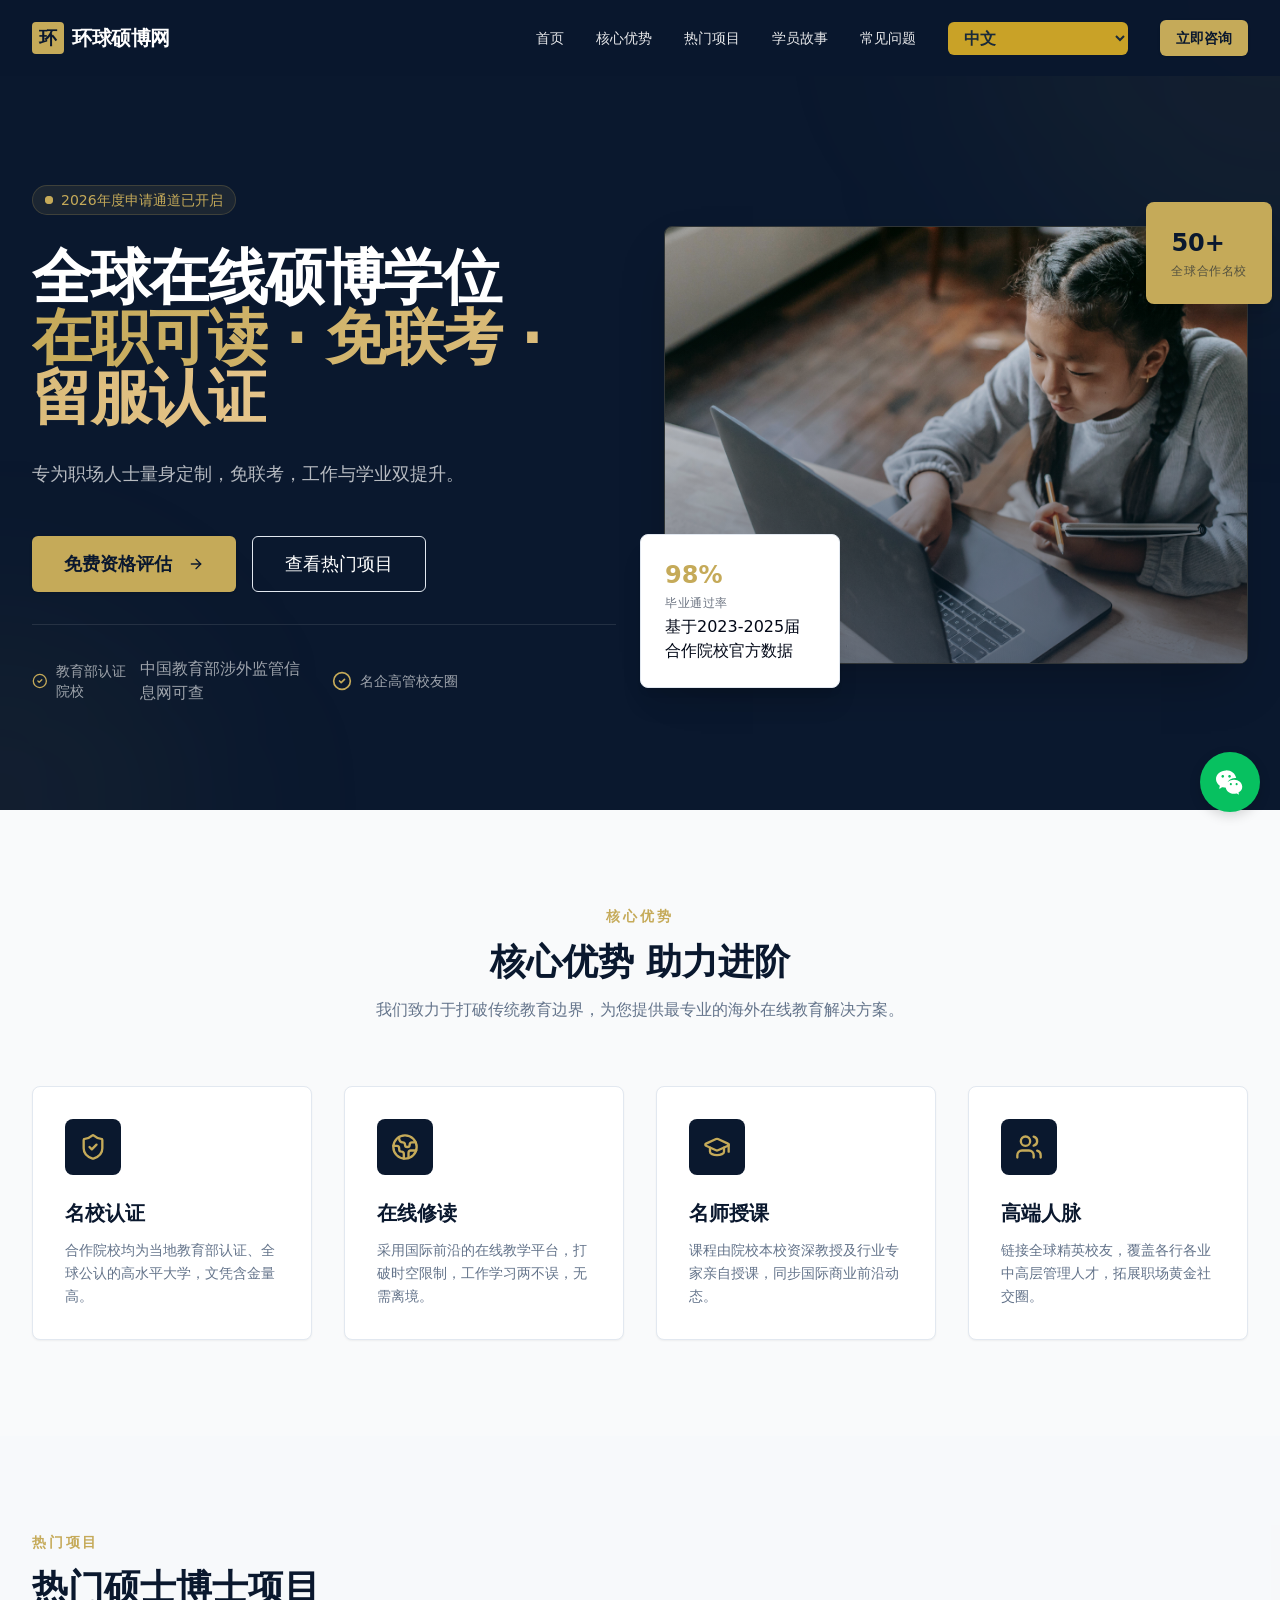
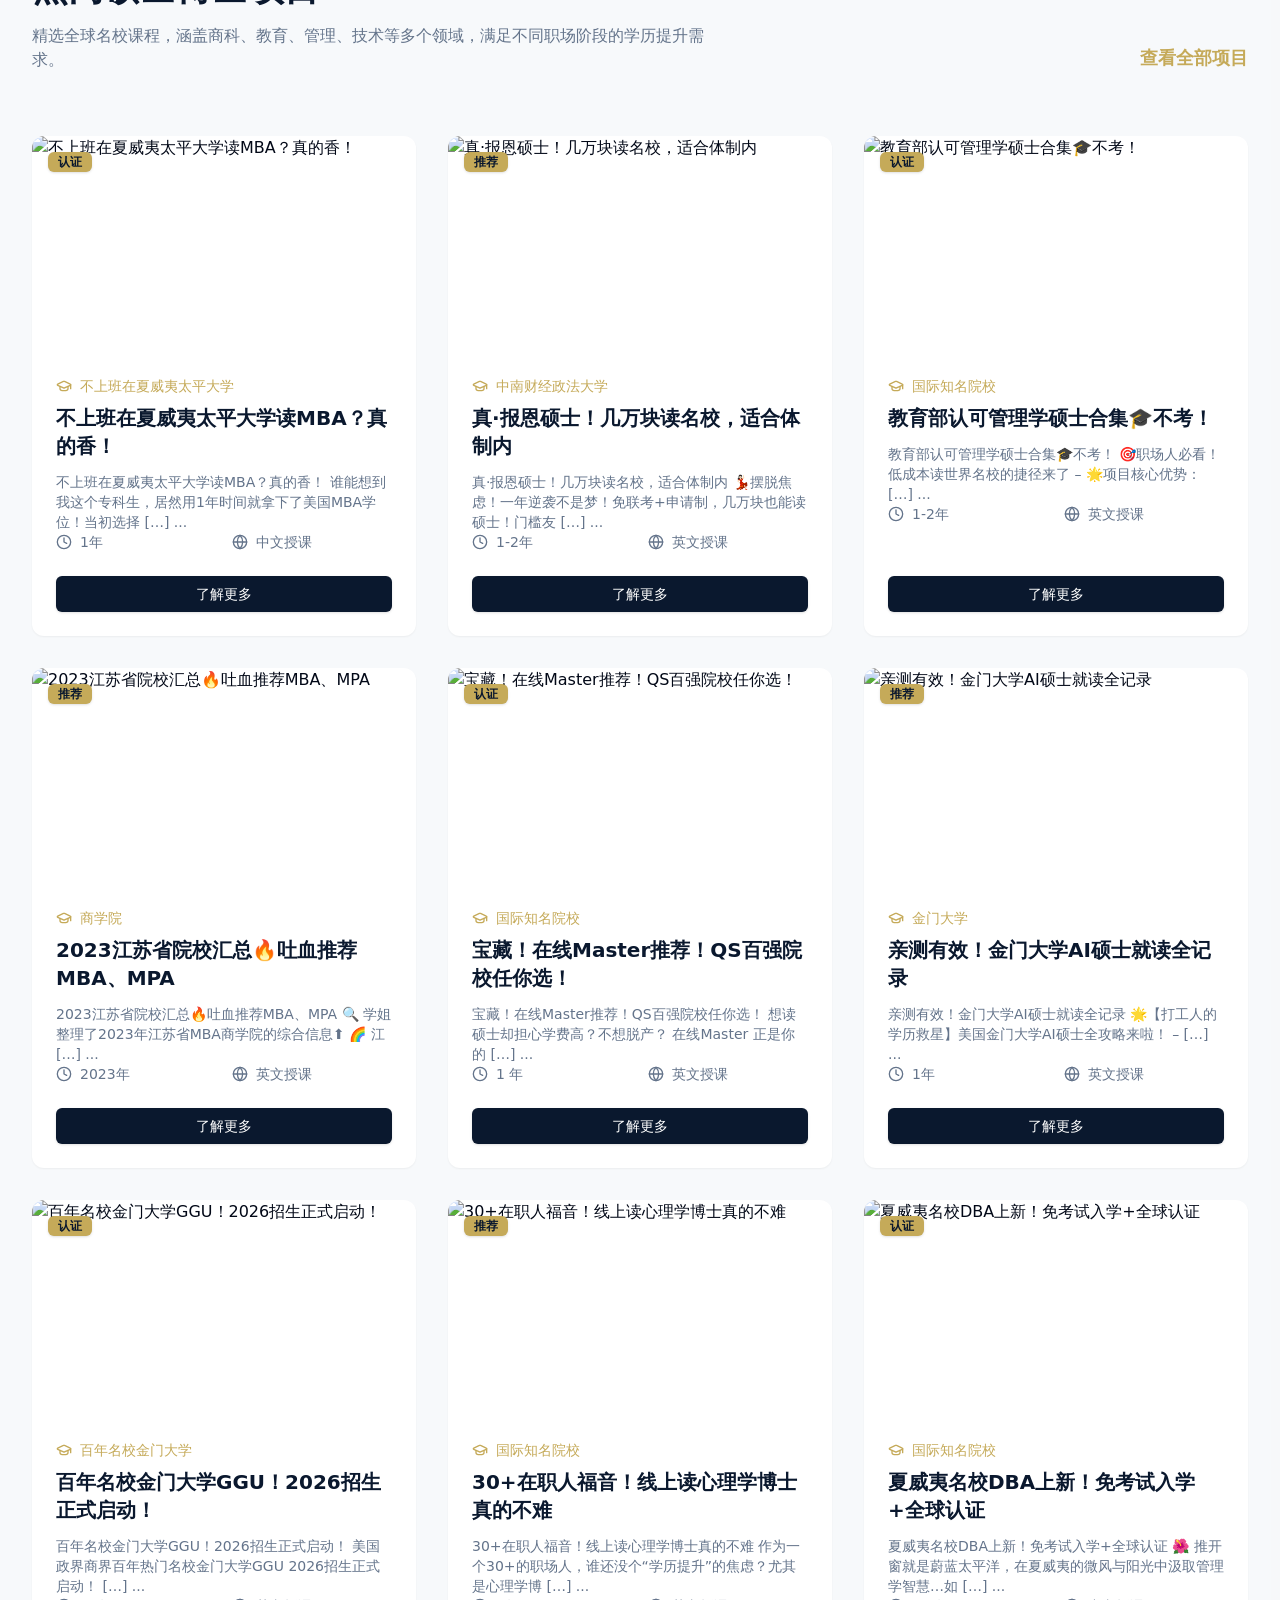
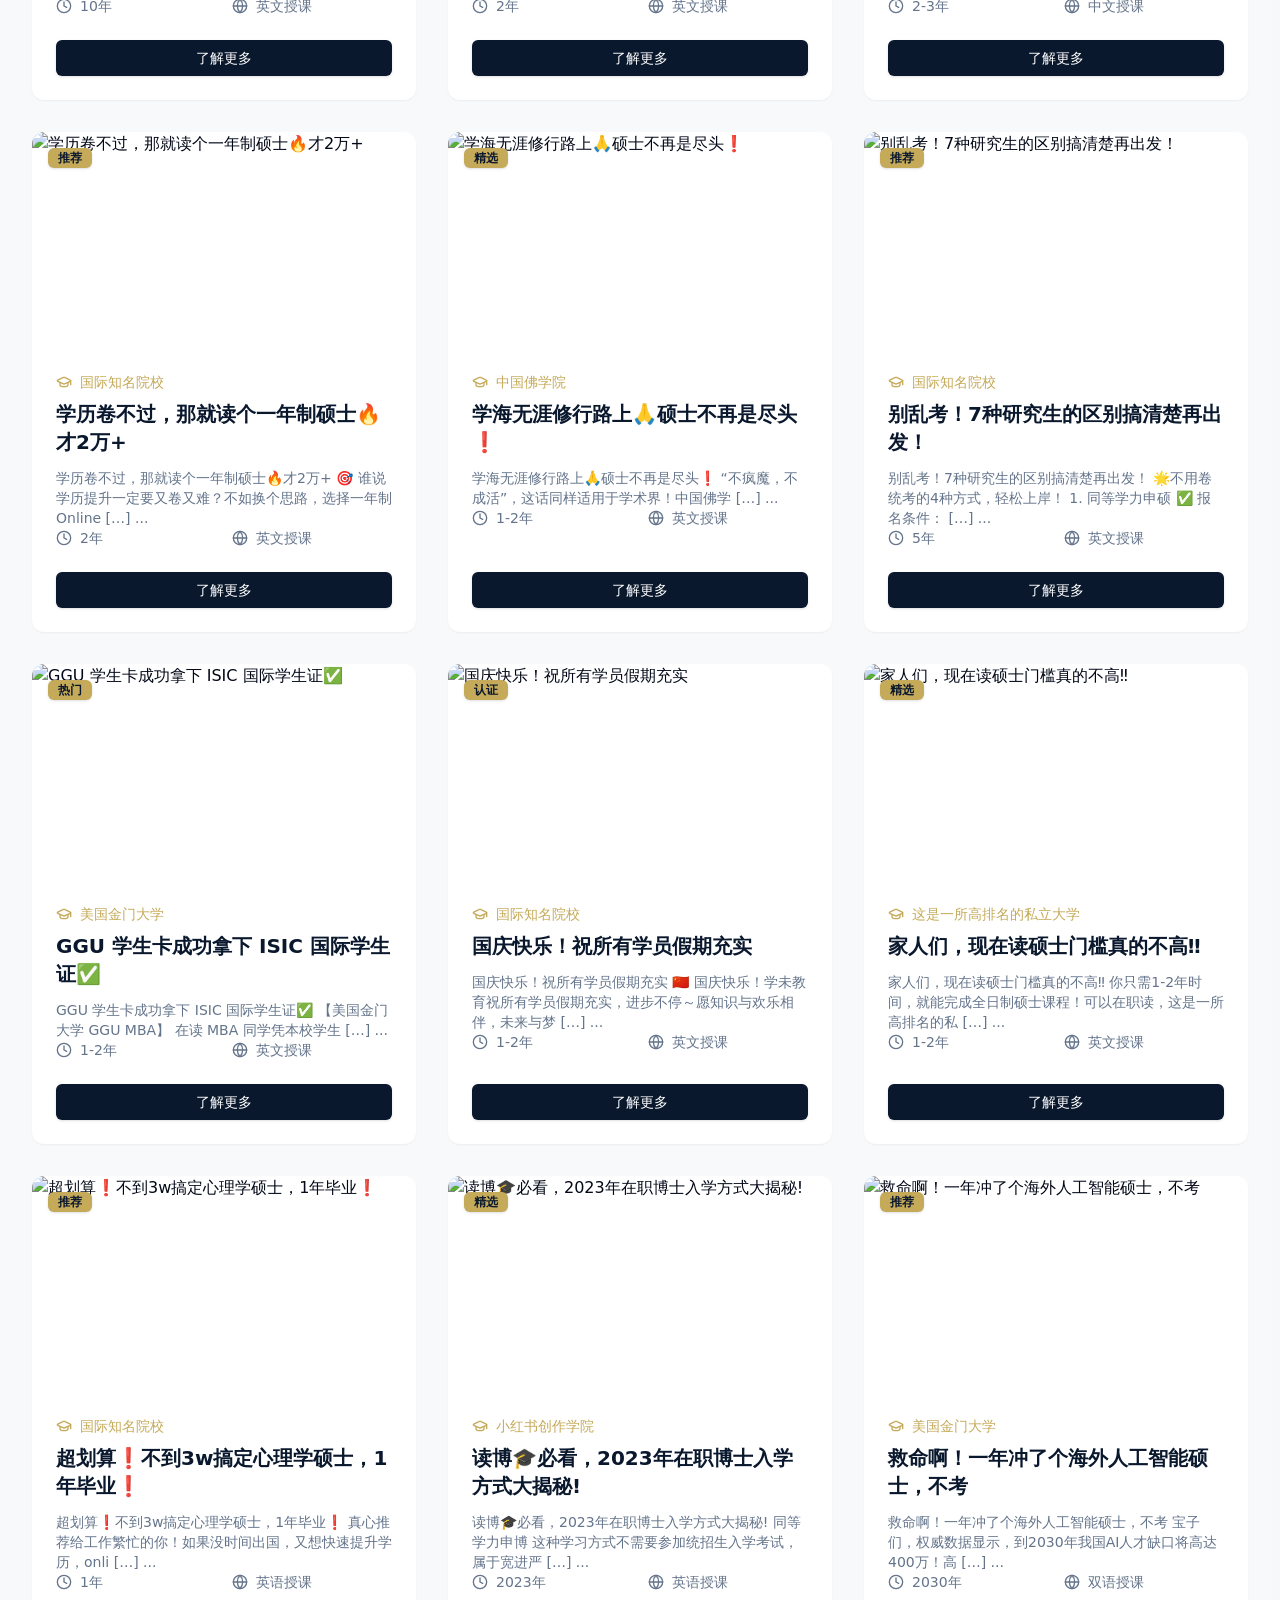
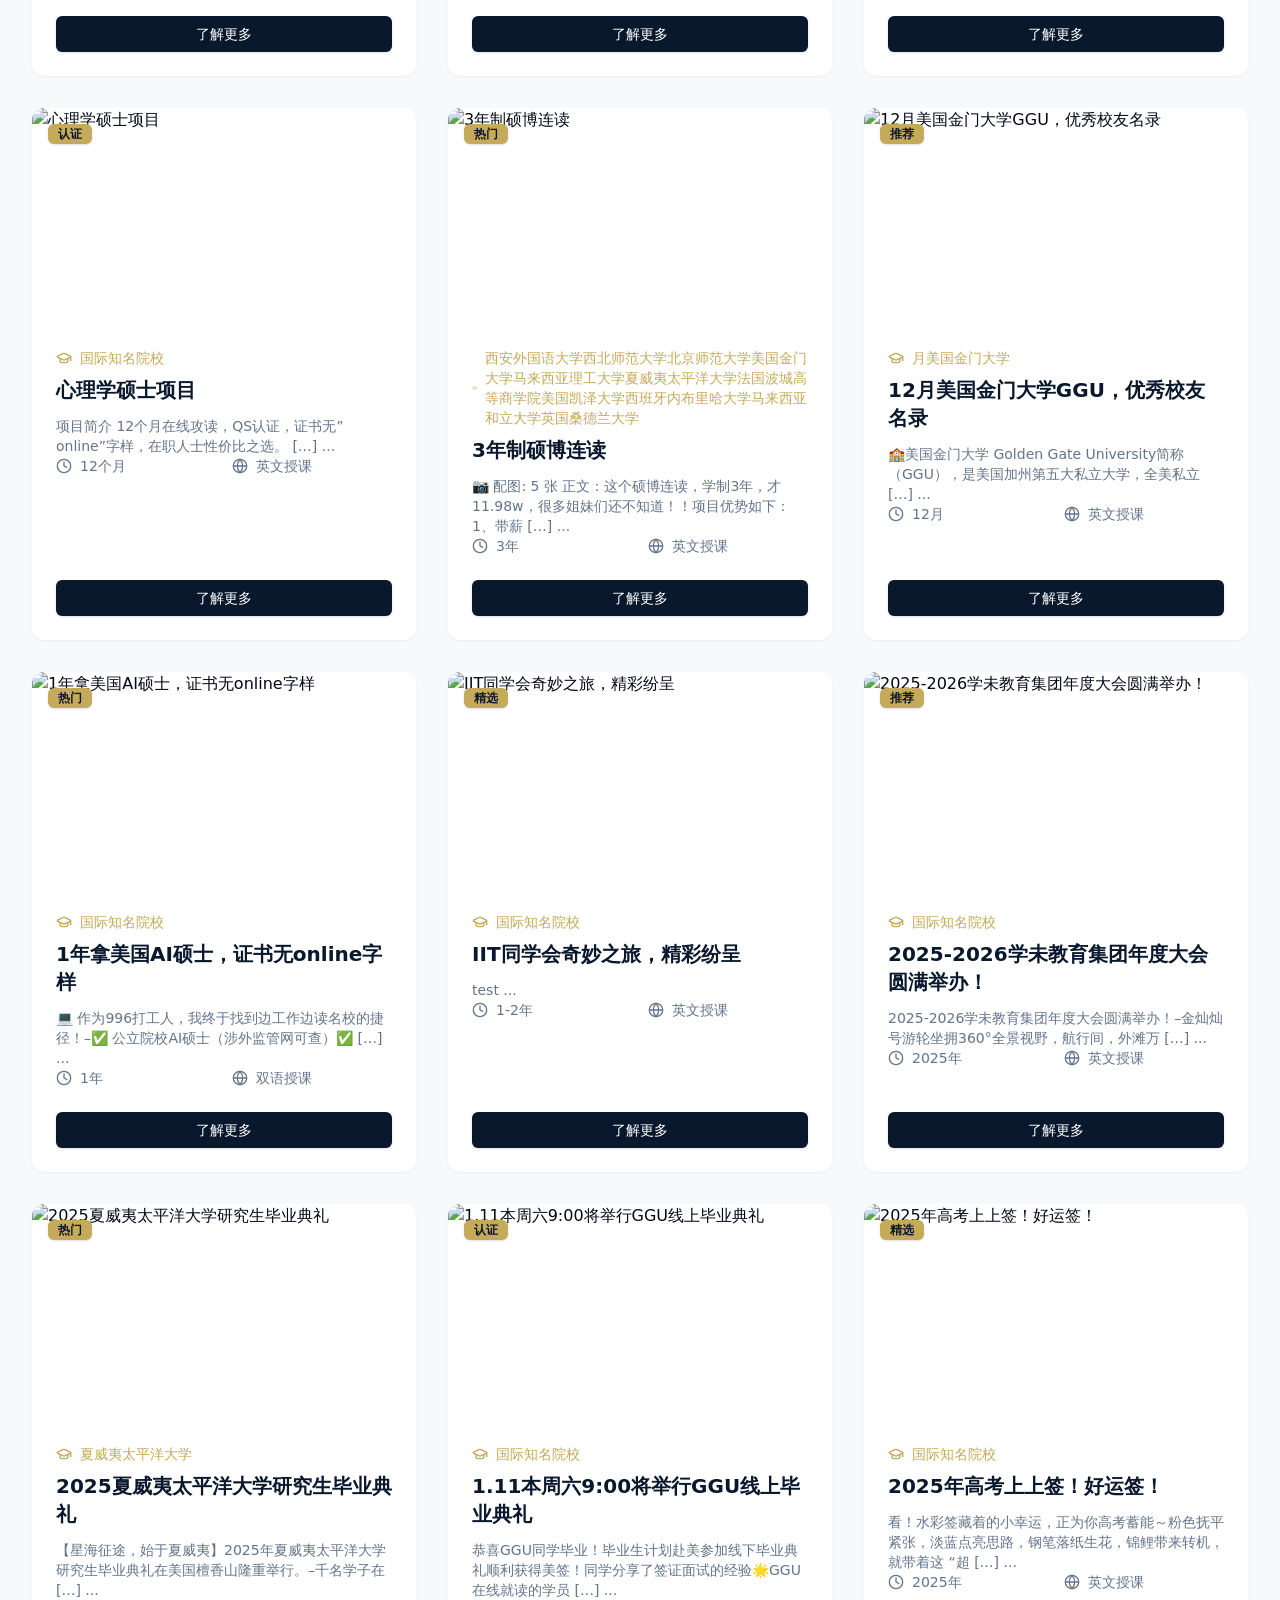
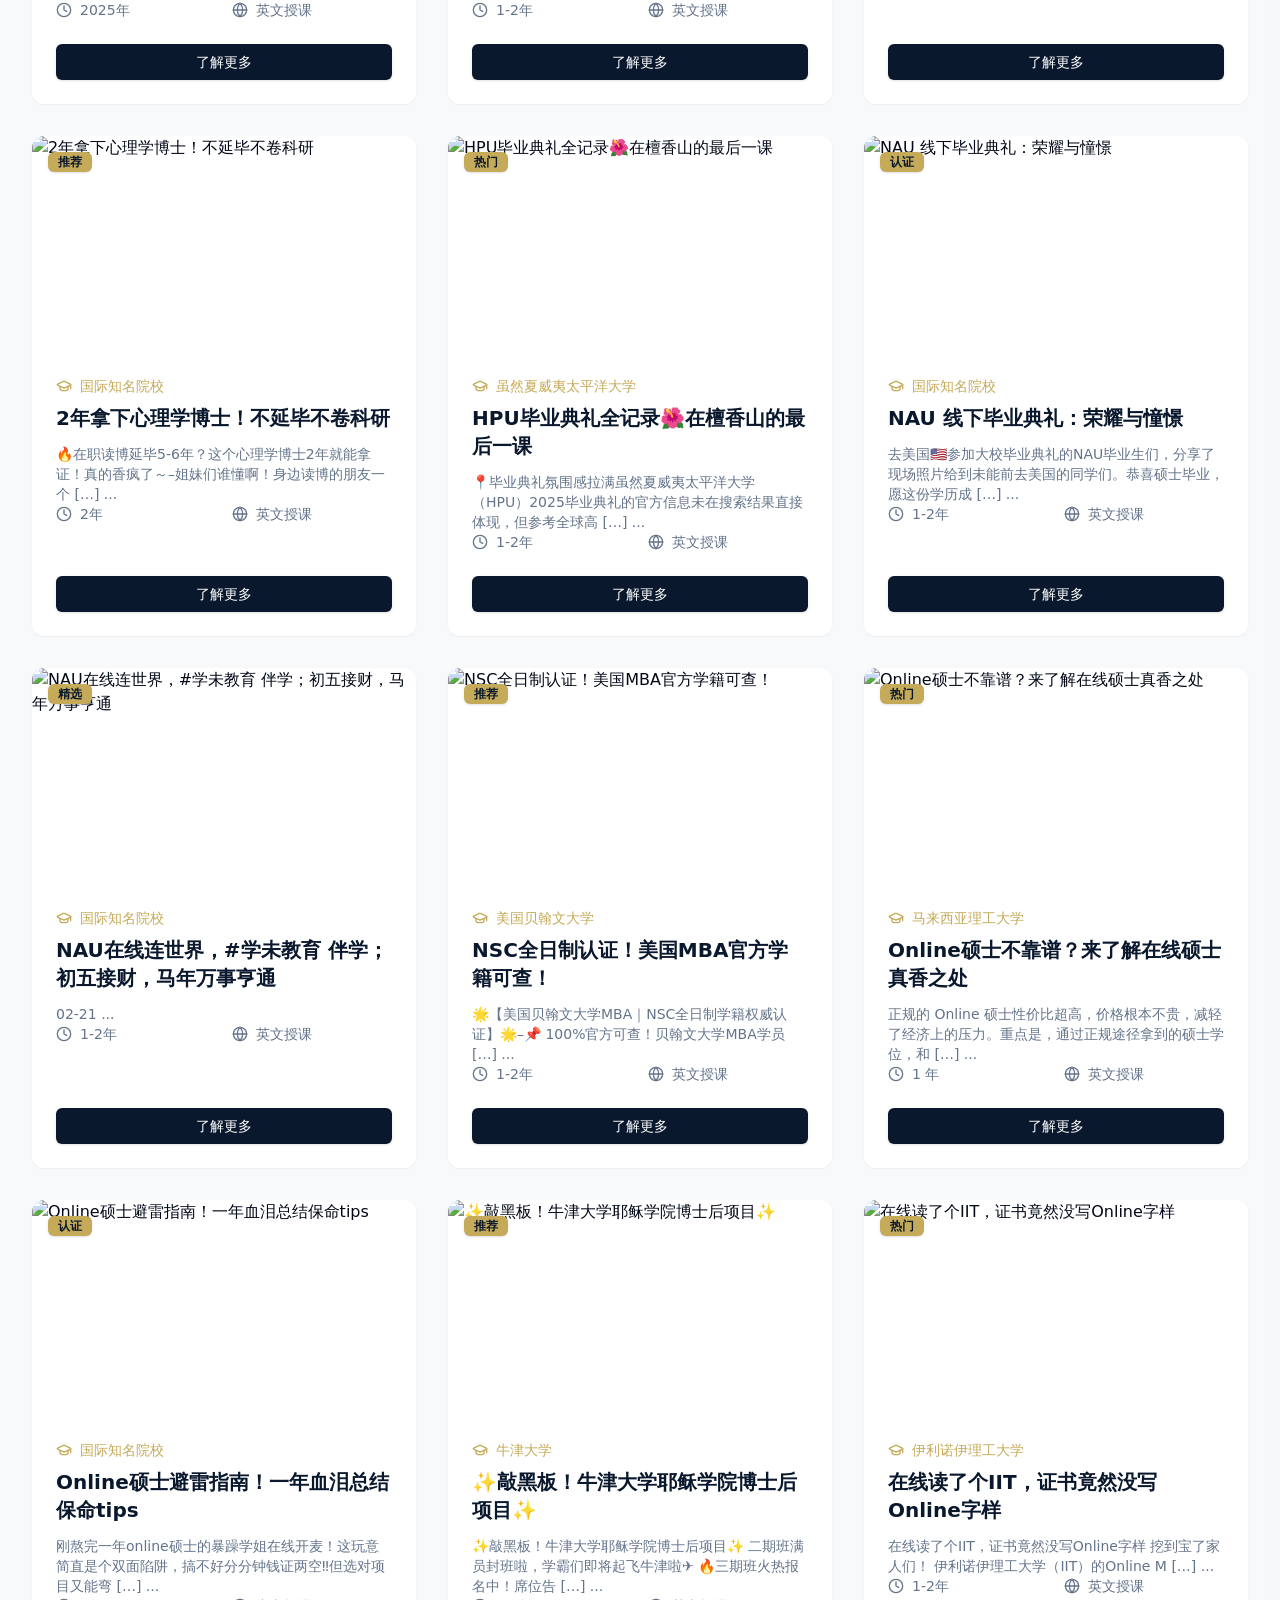
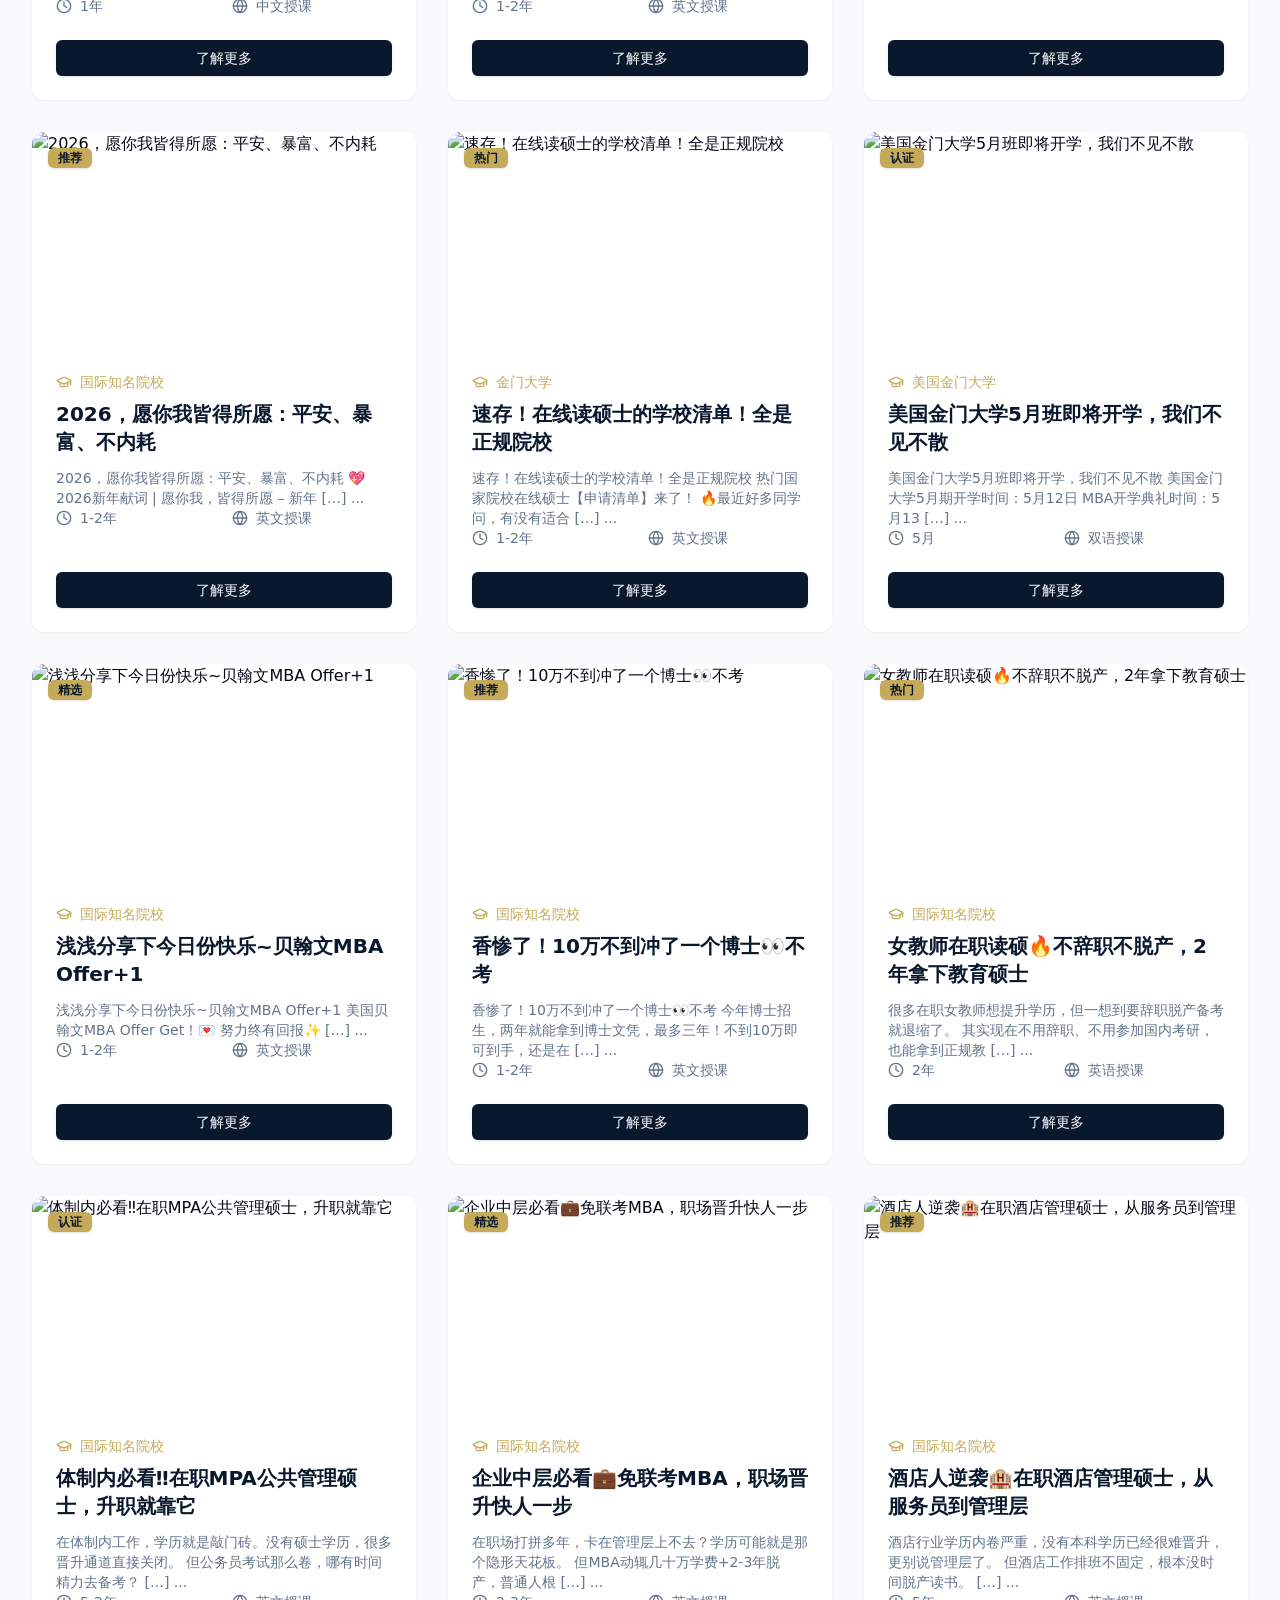
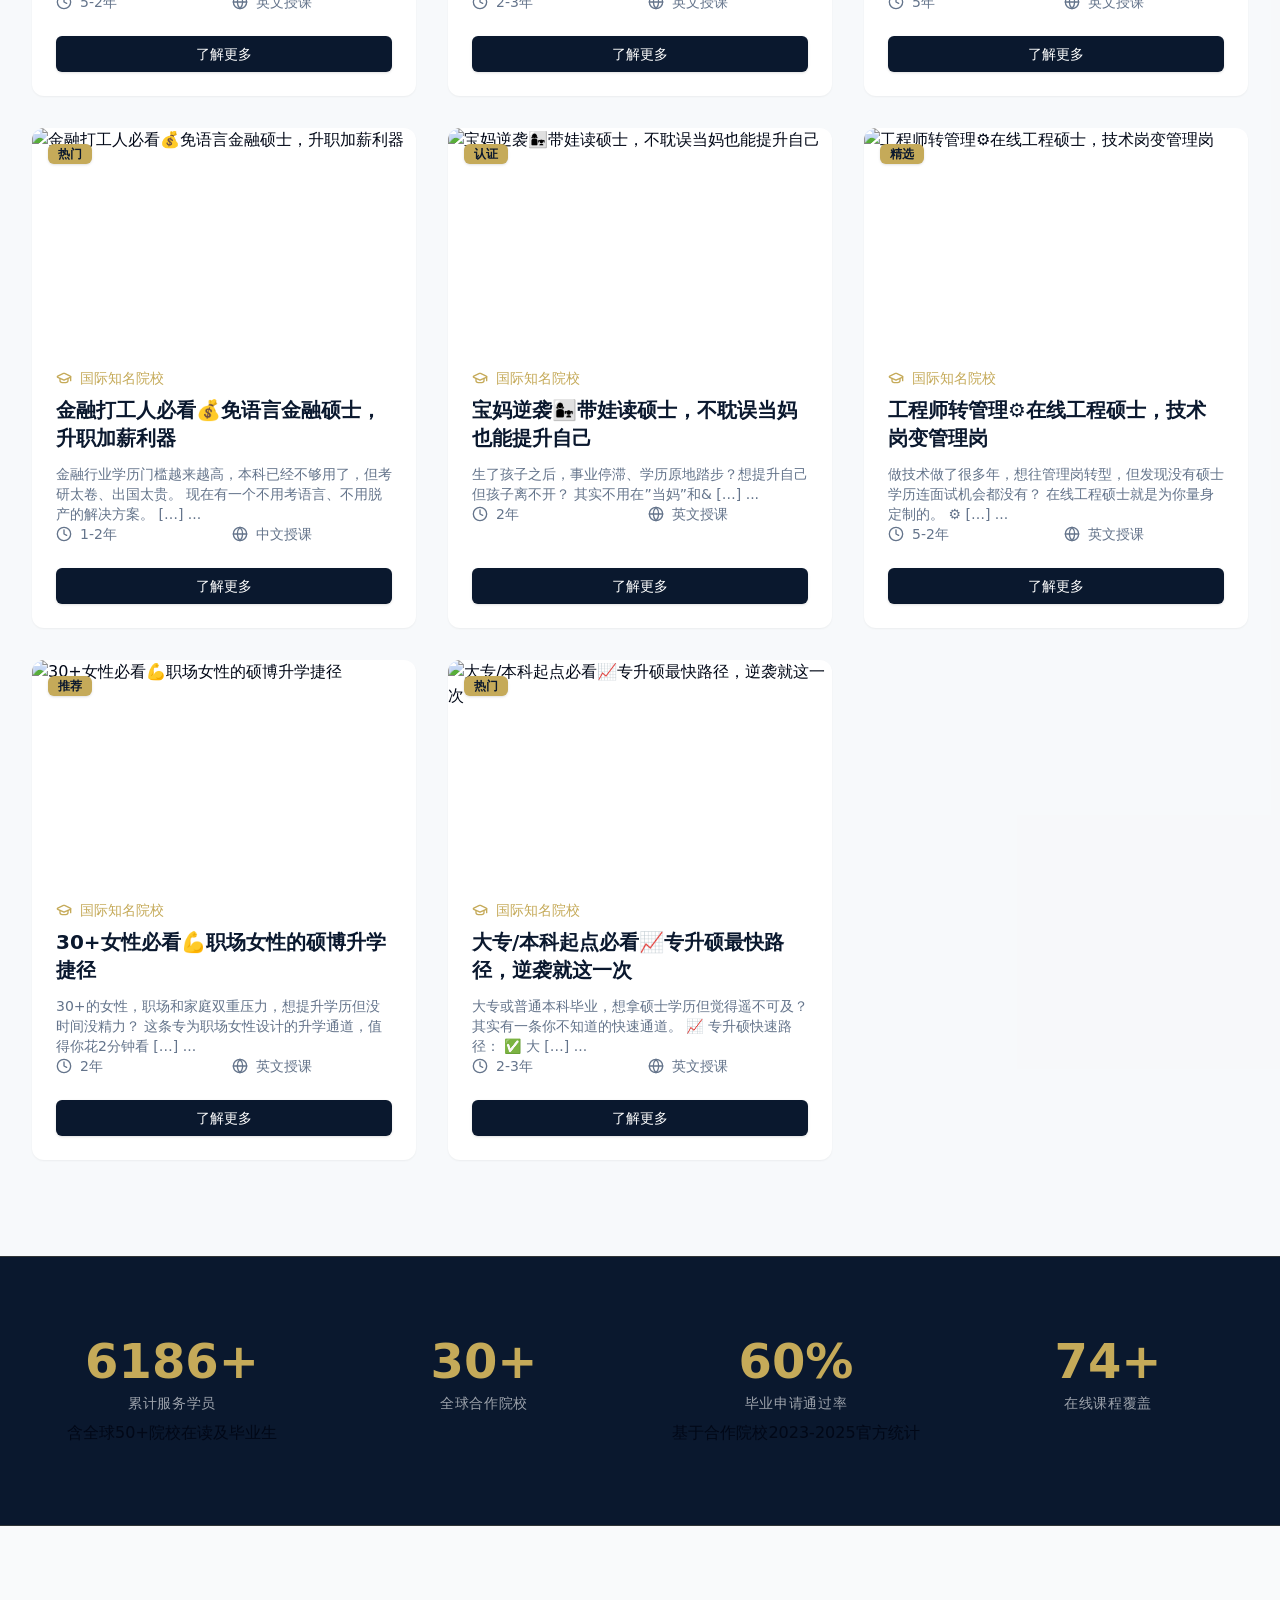
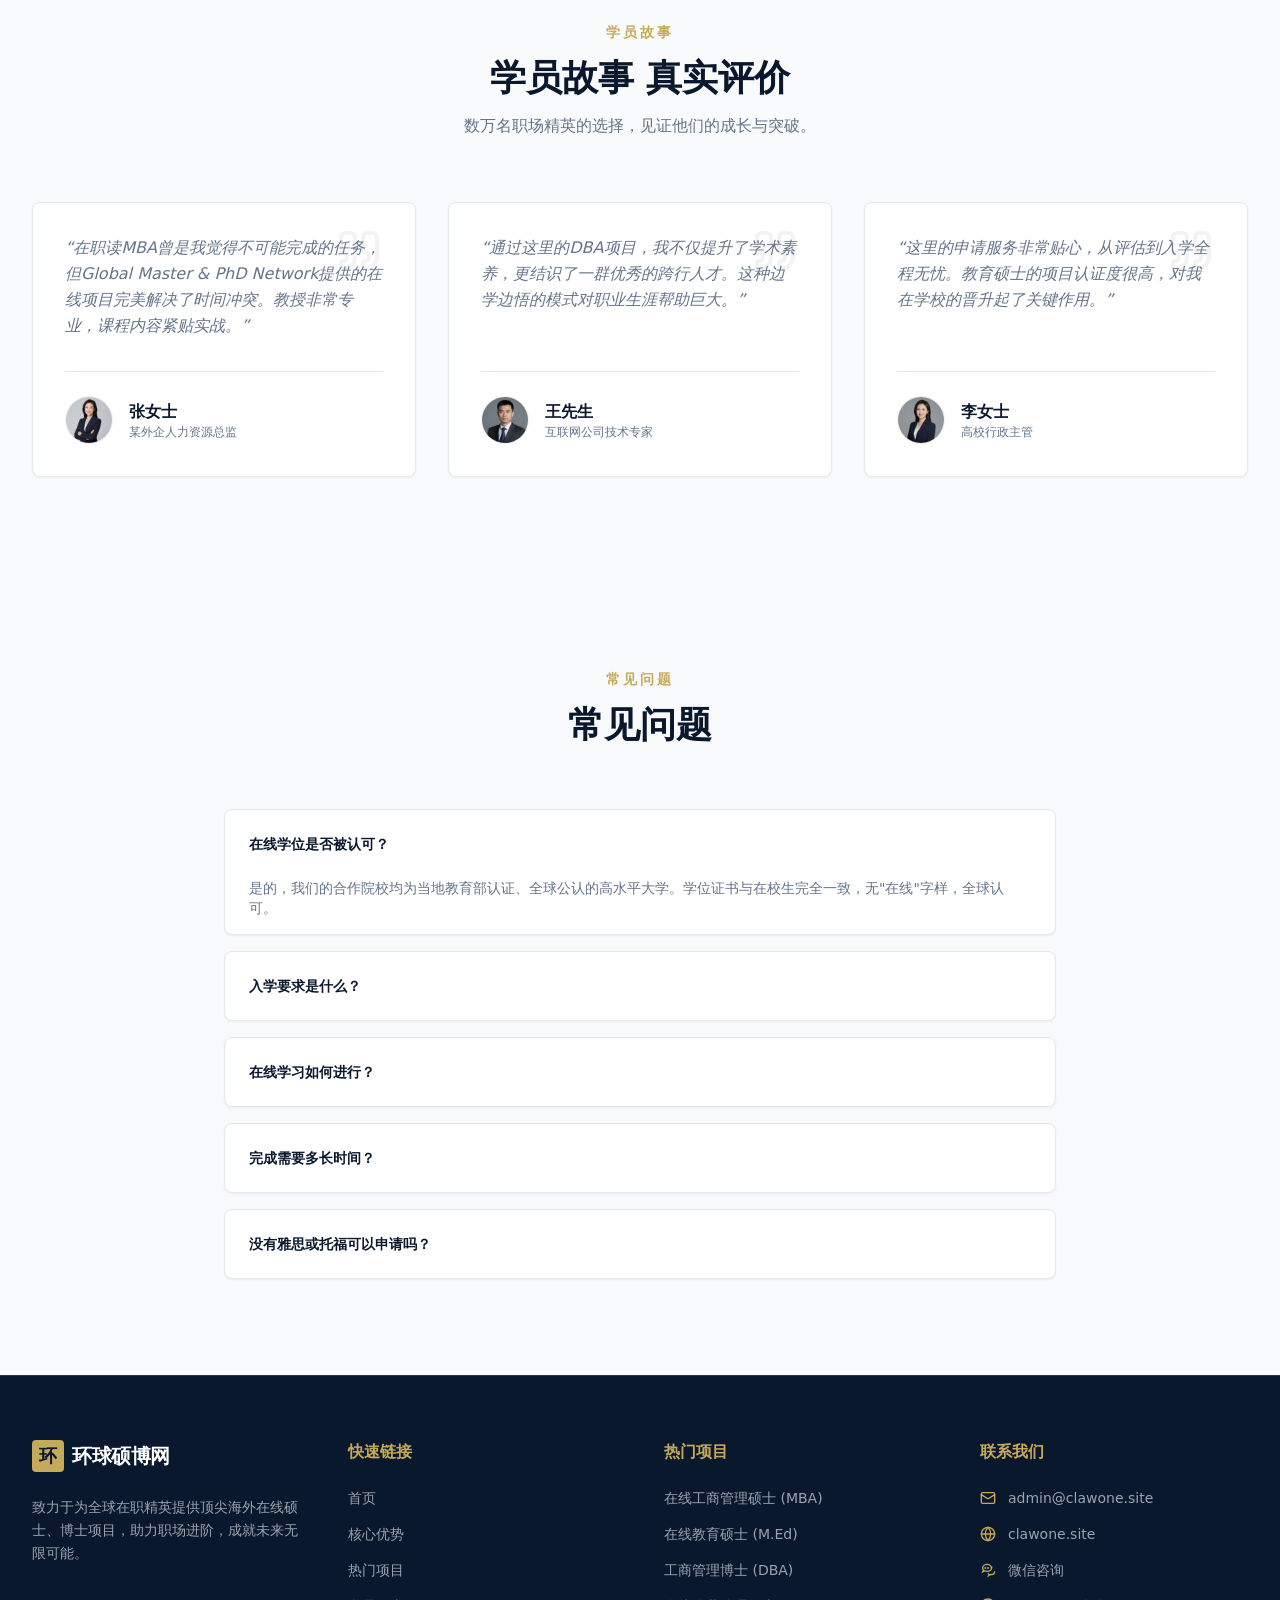
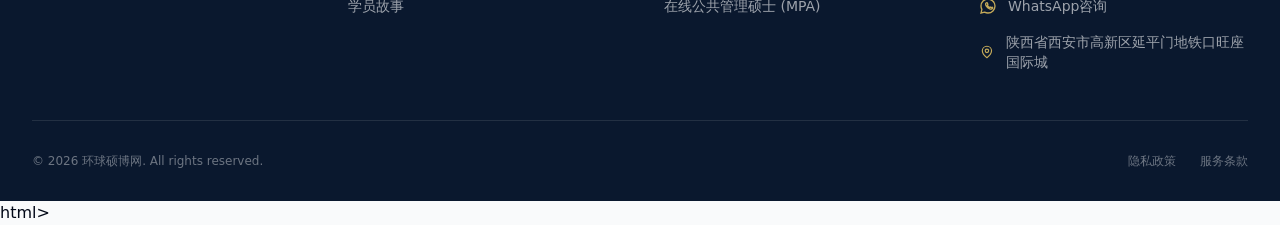
==== commit cb5797bc: "fix: 查看热门项目按钮 bg-background→bg-white/10 防止亮色模式白色遮盖" ====
--- a/index.html
+++ b/index.html
@@ -184,7 +184,7 @@
 <option value="ko">한국어</option>
 <option value="ms">Bahasa Melayu</option>
 </select><a href="#" onclick="event.preventDefault(); document.getElementById('consultModal').classList.remove('hidden'); return false;" class="inline-flex items-center justify-center gap-2 whitespace-nowrap rounded-md text-sm transition-colors focus-visible:outline-none focus-visible:ring-1 focus-visible:ring-ring disabled:pointer-events-none disabled:opacity-50 [&amp;_svg]:pointer-events-none [&amp;_svg]:size-4 [&amp;_svg]:shrink-0 shadow h-9 px-4 py-2 bg-brand-gold text-primary hover:bg-brand-gold/90 border-none font-semibold" data-i18n="Consult Now">立即咨询</a></div><div class="md:hidden"><button onclick="toggleMobileMenu()" class="inline-flex items-center justify-center gap-2 whitespace-nowrap rounded-md text-sm font-medium transition-colors focus-visible:outline-none focus-visible:ring-1 focus-visible:ring-ring disabled:pointer-events-none disabled:opacity-50 [&amp;_svg]:pointer-events-none [&amp;_svg]:size-4 [&amp;_svg]:shrink-0 hover:text-accent-foreground h-9 w-9 text-white hover:bg-white/10" type="button" aria-haspopup="dialog" aria-expanded="false" aria-controls="mobile-menu" data-state="closed"><svg xmlns="http://www.w3.org/2000/svg" width="24" height="24" viewBox="0 0 24 24" fill="none" stroke="currentColor" stroke-width="2" stroke-linecap="round" stroke-linejoin="round" class="lucide lucide-menu h-6 w-6" aria-hidden="true"><path d="M4 5h16"></path><path d="M4 12h16"></path><path d="M4 19h16"></path></svg></button></div></div></nav>
-<main class="flex-grow"><section class="relative min-h-[90vh] flex items-center pt-20 overflow-hidden bg-primary z-0"><div class="absolute inset-0 z-0"><div class="absolute top-0 right-0 w-[600px] h-[600px] bg-brand-gold/5 rounded-full blur-[120px] -translate-y-1/2 translate-x-1/2"></div><div class="absolute bottom-0 left-0 w-[400px] h-[400px] bg-brand-gold/5 rounded-full blur-[100px] translate-y-1/2 -translate-x-1/2"></div></div><div class="max-w-7xl mx-auto px-4 md:px-8 relative z-10 w-full"><div class="grid grid-cols-1 lg:grid-cols-2 gap-12 items-center"><div class="animate-fade-in space-y-8"><div class="inline-flex items-center px-3 py-1 rounded-full bg-brand-gold/10 border border-brand-gold/20 text-brand-gold text-sm font-medium"><span class="relative flex h-2 w-2 mr-2"><span class="animate-ping absolute inline-flex h-full w-full rounded-full bg-brand-gold opacity-75"></span><span class="relative inline-flex rounded-full h-2 w-2 bg-brand-gold"></span></span data-i18n="2026年度申请通道已开启">2026年度申请通道已开启</div><h1 class="text-4xl md:text-6xl font-bold text-white leading-[1.15] tracking-tight">全球在线硕博学位<br><span class="gradient-text" data-i18n="在职可读·免联考·留服认证">在职可读 · 免联考 · 留服认证</span></h1><p class="text-lg text-white/70 max-w-lg leading-relaxed">专为职场人士量身定制，免联考，工作与学业双提升。</p><div class="flex flex-col sm:flex-row gap-4 pt-4"><a href="#" onclick="event.preventDefault(); document.getElementById('assessmentModal').classList.remove('hidden'); return false;" class="inline-flex items-center justify-center gap-2 whitespace-nowrap transition-colors focus-visible:outline-none focus-visible:ring-1 focus-visible:ring-ring disabled:pointer-events-none disabled:opacity-50 [&amp;_svg]:pointer-events-none [&amp;_svg]:size-4 [&amp;_svg]:shrink-0 shadow rounded-md h-14 px-8 bg-brand-gold text-primary hover:bg-brand-gold/90 text-lg font-bold border-none">免费资格评估<svg xmlns="http://www.w3.org/2000/svg" width="24" height="24" viewBox="0 0 24 24" fill="none" stroke="currentColor" stroke-width="2" stroke-linecap="round" stroke-linejoin="round" class="lucide lucide-arrow-right ml-2 w-5 h-5" aria-hidden="true"><path d="M5 12h14"></path><path d="m12 5 7 7-7 7"></path></svg></a><a href="#programs" class="inline-flex items-center justify-center gap-2 whitespace-nowrap transition-colors focus-visible:outline-none focus-visible:ring-1 focus-visible:ring-ring disabled:pointer-events-none disabled:opacity-50 [&amp;_svg]:pointer-events-none [&amp;_svg]:size-4 [&amp;_svg]:shrink-0 border bg-background shadow-sm rounded-md h-14 px-8 border-white/20 text-white hover:bg-white/10 hover:text-white text-lg font-medium">查看热门项目</a></div><div class="grid grid-cols-2 gap-4 pt-8 border-t border-white/10"><div class="flex items-center gap-2 text-white/60"><svg xmlns="http://www.w3.org/2000/svg" width="24" height="24" viewBox="0 0 24 24" fill="none" stroke="currentColor" stroke-width="2" stroke-linecap="round" stroke-linejoin="round" class="lucide lucide-circle-check w-5 h-5 text-brand-gold" aria-hidden="true"><circle cx="12" cy="12" r="10"></circle><path d="m9 12 2 2 4-4"></path></svg><span class="text-sm">教育部认证院校</span><span class="text-[10px] text-white/30 block">中国教育部涉外监管信息网可查</span></div><div class="flex items-center gap-2 text-white/60"><svg xmlns="http://www.w3.org/2000/svg" width="24" height="24" viewBox="0 0 24 24" fill="none" stroke="currentColor" stroke-width="2" stroke-linecap="round" stroke-linejoin="round" class="lucide lucide-circle-check w-5 h-5 text-brand-gold" aria-hidden="true"><circle cx="12" cy="12" r="10"></circle><path d="m9 12 2 2 4-4"></path></svg><span class="text-sm">名企高管校友圈</span></div></div></div><div class="relative hidden lg:block animate-fade-in [animation-delay:200ms] z-0"><div class="aspect-[4/3] rounded-lg overflow-hidden border border-brand-gold/20 shadow-2xl relative"><img src="/assets/migrated/pexels_957558_5905968.jpg" alt="在职学员在线学习场景" class="w-full h-full object-cover"><div class="absolute inset-0 bg-gradient-to-t from-primary/60 to-transparent"></div></div><div class="absolute -bottom-6 -left-6 bg-white p-6 rounded-lg shadow-xl border border-border max-w-[200px] animate-slide-in [animation-delay:500ms] z-0"><div class="text-brand-gold font-bold text-2xl mb-1">98%</div><div class="text-primary/60 text-xs font-medium uppercase tracking-wider" data-i18n="毕业通过率">毕业通过率</div><div class="text-primary/40 text-[10px] mt-1">基于2023-2025届合作院校官方数据</div></div><div class="absolute -top-6 -right-6 bg-brand-gold p-6 rounded-lg shadow-xl border border-brand-gold/20 max-w-[200px] animate-slide-in [animation-delay:700ms] z-0"><div class="text-primary font-bold text-2xl mb-1">50+</div><div class="text-primary/60 text-xs font-medium uppercase tracking-wider" data-i18n="全球合作名校">全球合作名校</div></div></div></div></div></section><section id="advantages" class="py-24 bg-background"><div class="max-w-7xl mx-auto px-4 md:px-8"><div class="text-center max-w-3xl mx-auto mb-16 space-y-4"><h2 class="text-sm font-bold text-brand-gold uppercase tracking-[0.2em]" data-i18n="Core Advantages">核心优势</h2><h3 class="text-3xl md:text-4xl font-bold text-primary" data-i18n="Core Advantages 助力进阶">核心优势 助力进阶</h3><p class="text-muted-foreground">我们致力于打破传统教育边界，为您提供最专业的海外在线教育解决方案。</p></div><div class="grid grid-cols-1 sm:grid-cols-2 lg:grid-cols-4 gap-8"><div class="group p-8 bg-white rounded-lg border border-border shadow-sm hover:shadow-md hover:-translate-y-1 transition-all duration-300"><div class="w-14 h-14 bg-primary rounded-lg flex items-center justify-center mb-6 group-hover:bg-brand-gold transition-colors"><svg xmlns="http://www.w3.org/2000/svg" width="24" height="24" viewBox="0 0 24 24" fill="none" stroke="currentColor" stroke-width="2" stroke-linecap="round" stroke-linejoin="round" class="lucide lucide-shield-check w-7 h-7 text-brand-gold group-hover:text-primary transition-colors" aria-hidden="true"><path d="M20 13c0 5-3.5 7.5-7.66 8.95a1 1 0 0 1-.67-.01C7.5 20.5 4 18 4 13V6a1 1 0 0 1 1-1c2 0 4.5-1.2 6.24-2.72a1.17 1.17 0 0 1 1.52 0C14.51 3.81 17 5 19 5a1 1 0 0 1 1 1z"></path><path d="m9 12 2 2 4-4"></path></svg></div><h4 class="text-xl font-bold text-primary mb-3" data-i18n="名校认证">名校认证</h4><p class="text-muted-foreground text-sm leading-relaxed">合作院校均为当地教育部认证、全球公认的高水平大学，文凭含金量高。</p></div><div class="group p-8 bg-white rounded-lg border border-border shadow-sm hover:shadow-md hover:-translate-y-1 transition-all duration-300"><div class="w-14 h-14 bg-primary rounded-lg flex items-center justify-center mb-6 group-hover:bg-brand-gold transition-colors"><svg xmlns="http://www.w3.org/2000/svg" width="24" height="24" viewBox="0 0 24 24" fill="none" stroke="currentColor" stroke-width="2" stroke-linecap="round" stroke-linejoin="round" class="lucide lucide-earth w-7 h-7 text-brand-gold group-hover:text-primary transition-colors" aria-hidden="true"><path d="M21.54 15H17a2 2 0 0 0-2 2v4.54"></path><path d="M7 3.34V5a3 3 0 0 0 3 3a2 2 0 0 1 2 2c0 1.1.9 2 2 2a2 2 0 0 0 2-2c0-1.1.9-2 2-2h3.17"></path><path d="M11 21.95V18a2 2 0 0 0-2-2a2 2 0 0 1-2-2v-1a2 2 0 0 0-2-2H2.05"></path><circle cx="12" cy="12" r="10"></circle></svg></div><h4 class="text-xl font-bold text-primary mb-3" data-i18n="在线修读">在线修读</h4><p class="text-muted-foreground text-sm leading-relaxed">采用国际前沿的在线教学平台，打破时空限制，工作学习两不误，无需离境。</p></div><div class="group p-8 bg-white rounded-lg border border-border shadow-sm hover:shadow-md hover:-translate-y-1 transition-all duration-300"><div class="w-14 h-14 bg-primary rounded-lg flex items-center justify-center mb-6 group-hover:bg-brand-gold transition-colors"><svg xmlns="http://www.w3.org/2000/svg" width="24" height="24" viewBox="0 0 24 24" fill="none" stroke="currentColor" stroke-width="2" stroke-linecap="round" stroke-linejoin="round" class="lucide lucide-graduation-cap w-7 h-7 text-brand-gold group-hover:text-primary transition-colors" aria-hidden="true"><path d="M21.42 10.922a1 1 0 0 0-.019-1.838L12.83 5.18a2 2 0 0 0-1.66 0L2.6 9.08a1 1 0 0 0 0 1.832l8.57 3.908a2 2 0 0 0 1.66 0z"></path><path d="M22 10v6"></path><path d="M6 12.5V16a6 3 0 0 0 12 0v-3.5"></path></svg></div><h4 class="text-xl font-bold text-primary mb-3" data-i18n="名师授课">名师授课</h4><p class="text-muted-foreground text-sm leading-relaxed">课程由院校本校资深教授及行业专家亲自授课，同步国际商业前沿动态。</p></div><div class="group p-8 bg-white rounded-lg border border-border shadow-sm hover:shadow-md hover:-translate-y-1 transition-all duration-300"><div class="w-14 h-14 bg-primary rounded-lg flex items-center justify-center mb-6 group-hover:bg-brand-gold transition-colors"><svg xmlns="http://www.w3.org/2000/svg" width="24" height="24" viewBox="0 0 24 24" fill="none" stroke="currentColor" stroke-width="2" stroke-linecap="round" stroke-linejoin="round" class="lucide lucide-users w-7 h-7 text-brand-gold group-hover:text-primary transition-colors" aria-hidden="true"><path d="M16 21v-2a4 4 0 0 0-4-4H6a4 4 0 0 0-4 4v2"></path><path d="M16 3.128a4 4 0 0 1 0 7.744"></path><path d="M22 21v-2a4 4 0 0 0-3-3.87"></path><circle cx="9" cy="7" r="4"></circle></svg></div><h4 class="text-xl font-bold text-primary mb-3" data-i18n="高端人脉">高端人脉</h4><p class="text-muted-foreground text-sm leading-relaxed">链接全球精英校友，覆盖各行各业中高层管理人才，拓展职场黄金社交圈。</p></div></div></div></section><section id="programs" class="py-24 bg-muted/30"><div class="max-w-7xl mx-auto px-4 md:px-8"><div class="flex flex-col md:flex-row md:items-end justify-between mb-16 gap-6"><div class="space-y-4"><h2 class="text-sm font-bold text-brand-gold uppercase tracking-[0.2em]">热门项目</h2><h3 class="text-3xl md:text-4xl font-bold text-primary" data-i18n="热门硕士博士项目">热门硕士博士项目</h3><p class="text-muted-foreground max-w-2xl">精选全球名校课程，涵盖商科、教育、管理、技术等多个领域，满足不同职场阶段的学历提升需求。</p></div><a href="https://blog.clawone.site/" target="_blank" rel="noopener noreferrer" class="justify-center whitespace-nowrap rounded-md transition-colors focus-visible:outline-none focus-visible:ring-1 focus-visible:ring-ring disabled:pointer-events-none disabled:opacity-50 [&amp;_svg]:pointer-events-none [&amp;_svg]:size-4 [&amp;_svg]:shrink-0 underline-offset-4 text-brand-gold font-bold p-0 h-auto text-lg hover:no-underline flex items-center gap-2 group" data-i18n="查看全部项目">查看全部项目 <span class="group-hover:translate-x-1 transition-transform">→</span></a></div><div id="programs-grid" class="grid grid-cols-1 sm:grid-cols-2 lg:grid-cols-3 gap-8 max-w-7xl mx-auto">
+<main class="flex-grow"><section class="relative min-h-[90vh] flex items-center pt-20 overflow-hidden bg-primary z-0"><div class="absolute inset-0 z-0"><div class="absolute top-0 right-0 w-[600px] h-[600px] bg-brand-gold/5 rounded-full blur-[120px] -translate-y-1/2 translate-x-1/2"></div><div class="absolute bottom-0 left-0 w-[400px] h-[400px] bg-brand-gold/5 rounded-full blur-[100px] translate-y-1/2 -translate-x-1/2"></div></div><div class="max-w-7xl mx-auto px-4 md:px-8 relative z-10 w-full"><div class="grid grid-cols-1 lg:grid-cols-2 gap-12 items-center"><div class="animate-fade-in space-y-8"><div class="inline-flex items-center px-3 py-1 rounded-full bg-brand-gold/10 border border-brand-gold/20 text-brand-gold text-sm font-medium"><span class="relative flex h-2 w-2 mr-2"><span class="animate-ping absolute inline-flex h-full w-full rounded-full bg-brand-gold opacity-75"></span><span class="relative inline-flex rounded-full h-2 w-2 bg-brand-gold"></span></span data-i18n="2026年度申请通道已开启">2026年度申请通道已开启</div><h1 class="text-4xl md:text-6xl font-bold text-white leading-[1.15] tracking-tight">全球在线硕博学位<br><span class="gradient-text" data-i18n="在职可读·免联考·留服认证">在职可读 · 免联考 · 留服认证</span></h1><p class="text-lg text-white/70 max-w-lg leading-relaxed">专为职场人士量身定制，免联考，工作与学业双提升。</p><div class="flex flex-col sm:flex-row gap-4 pt-4"><a href="#" onclick="event.preventDefault(); document.getElementById('assessmentModal').classList.remove('hidden'); return false;" class="inline-flex items-center justify-center gap-2 whitespace-nowrap transition-colors focus-visible:outline-none focus-visible:ring-1 focus-visible:ring-ring disabled:pointer-events-none disabled:opacity-50 [&amp;_svg]:pointer-events-none [&amp;_svg]:size-4 [&amp;_svg]:shrink-0 shadow rounded-md h-14 px-8 bg-brand-gold text-primary hover:bg-brand-gold/90 text-lg font-bold border-none">免费资格评估<svg xmlns="http://www.w3.org/2000/svg" width="24" height="24" viewBox="0 0 24 24" fill="none" stroke="currentColor" stroke-width="2" stroke-linecap="round" stroke-linejoin="round" class="lucide lucide-arrow-right ml-2 w-5 h-5" aria-hidden="true"><path d="M5 12h14"></path><path d="m12 5 7 7-7 7"></path></svg></a><a href="#programs" class="inline-flex items-center justify-center gap-2 whitespace-nowrap transition-colors focus-visible:outline-none focus-visible:ring-1 focus-visible:ring-ring disabled:pointer-events-none disabled:opacity-50 [&amp;_svg]:pointer-events-none [&amp;_svg]:size-4 [&amp;_svg]:shrink-0 border bg-white/10 shadow-sm rounded-md h-14 px-8 border-white/30 text-white hover:bg-white/20 hover:text-white text-lg font-medium">查看热门项目</a></div><div class="grid grid-cols-2 gap-4 pt-8 border-t border-white/10"><div class="flex items-center gap-2 text-white/60"><svg xmlns="http://www.w3.org/2000/svg" width="24" height="24" viewBox="0 0 24 24" fill="none" stroke="currentColor" stroke-width="2" stroke-linecap="round" stroke-linejoin="round" class="lucide lucide-circle-check w-5 h-5 text-brand-gold" aria-hidden="true"><circle cx="12" cy="12" r="10"></circle><path d="m9 12 2 2 4-4"></path></svg><span class="text-sm">教育部认证院校</span><span class="text-[10px] text-white/30 block">中国教育部涉外监管信息网可查</span></div><div class="flex items-center gap-2 text-white/60"><svg xmlns="http://www.w3.org/2000/svg" width="24" height="24" viewBox="0 0 24 24" fill="none" stroke="currentColor" stroke-width="2" stroke-linecap="round" stroke-linejoin="round" class="lucide lucide-circle-check w-5 h-5 text-brand-gold" aria-hidden="true"><circle cx="12" cy="12" r="10"></circle><path d="m9 12 2 2 4-4"></path></svg><span class="text-sm">名企高管校友圈</span></div></div></div><div class="relative hidden lg:block animate-fade-in [animation-delay:200ms] z-0"><div class="aspect-[4/3] rounded-lg overflow-hidden border border-brand-gold/20 shadow-2xl relative"><img src="/assets/migrated/pexels_957558_5905968.jpg" alt="在职学员在线学习场景" class="w-full h-full object-cover"><div class="absolute inset-0 bg-gradient-to-t from-primary/60 to-transparent"></div></div><div class="absolute -bottom-6 -left-6 bg-white p-6 rounded-lg shadow-xl border border-border max-w-[200px] animate-slide-in [animation-delay:500ms] z-0"><div class="text-brand-gold font-bold text-2xl mb-1">98%</div><div class="text-primary/60 text-xs font-medium uppercase tracking-wider" data-i18n="毕业通过率">毕业通过率</div><div class="text-primary/40 text-[10px] mt-1">基于2023-2025届合作院校官方数据</div></div><div class="absolute -top-6 -right-6 bg-brand-gold p-6 rounded-lg shadow-xl border border-brand-gold/20 max-w-[200px] animate-slide-in [animation-delay:700ms] z-0"><div class="text-primary font-bold text-2xl mb-1">50+</div><div class="text-primary/60 text-xs font-medium uppercase tracking-wider" data-i18n="全球合作名校">全球合作名校</div></div></div></div></div></section><section id="advantages" class="py-24 bg-background"><div class="max-w-7xl mx-auto px-4 md:px-8"><div class="text-center max-w-3xl mx-auto mb-16 space-y-4"><h2 class="text-sm font-bold text-brand-gold uppercase tracking-[0.2em]" data-i18n="Core Advantages">核心优势</h2><h3 class="text-3xl md:text-4xl font-bold text-primary" data-i18n="Core Advantages 助力进阶">核心优势 助力进阶</h3><p class="text-muted-foreground">我们致力于打破传统教育边界，为您提供最专业的海外在线教育解决方案。</p></div><div class="grid grid-cols-1 sm:grid-cols-2 lg:grid-cols-4 gap-8"><div class="group p-8 bg-white rounded-lg border border-border shadow-sm hover:shadow-md hover:-translate-y-1 transition-all duration-300"><div class="w-14 h-14 bg-primary rounded-lg flex items-center justify-center mb-6 group-hover:bg-brand-gold transition-colors"><svg xmlns="http://www.w3.org/2000/svg" width="24" height="24" viewBox="0 0 24 24" fill="none" stroke="currentColor" stroke-width="2" stroke-linecap="round" stroke-linejoin="round" class="lucide lucide-shield-check w-7 h-7 text-brand-gold group-hover:text-primary transition-colors" aria-hidden="true"><path d="M20 13c0 5-3.5 7.5-7.66 8.95a1 1 0 0 1-.67-.01C7.5 20.5 4 18 4 13V6a1 1 0 0 1 1-1c2 0 4.5-1.2 6.24-2.72a1.17 1.17 0 0 1 1.52 0C14.51 3.81 17 5 19 5a1 1 0 0 1 1 1z"></path><path d="m9 12 2 2 4-4"></path></svg></div><h4 class="text-xl font-bold text-primary mb-3" data-i18n="名校认证">名校认证</h4><p class="text-muted-foreground text-sm leading-relaxed">合作院校均为当地教育部认证、全球公认的高水平大学，文凭含金量高。</p></div><div class="group p-8 bg-white rounded-lg border border-border shadow-sm hover:shadow-md hover:-translate-y-1 transition-all duration-300"><div class="w-14 h-14 bg-primary rounded-lg flex items-center justify-center mb-6 group-hover:bg-brand-gold transition-colors"><svg xmlns="http://www.w3.org/2000/svg" width="24" height="24" viewBox="0 0 24 24" fill="none" stroke="currentColor" stroke-width="2" stroke-linecap="round" stroke-linejoin="round" class="lucide lucide-earth w-7 h-7 text-brand-gold group-hover:text-primary transition-colors" aria-hidden="true"><path d="M21.54 15H17a2 2 0 0 0-2 2v4.54"></path><path d="M7 3.34V5a3 3 0 0 0 3 3a2 2 0 0 1 2 2c0 1.1.9 2 2 2a2 2 0 0 0 2-2c0-1.1.9-2 2-2h3.17"></path><path d="M11 21.95V18a2 2 0 0 0-2-2a2 2 0 0 1-2-2v-1a2 2 0 0 0-2-2H2.05"></path><circle cx="12" cy="12" r="10"></circle></svg></div><h4 class="text-xl font-bold text-primary mb-3" data-i18n="在线修读">在线修读</h4><p class="text-muted-foreground text-sm leading-relaxed">采用国际前沿的在线教学平台，打破时空限制，工作学习两不误，无需离境。</p></div><div class="group p-8 bg-white rounded-lg border border-border shadow-sm hover:shadow-md hover:-translate-y-1 transition-all duration-300"><div class="w-14 h-14 bg-primary rounded-lg flex items-center justify-center mb-6 group-hover:bg-brand-gold transition-colors"><svg xmlns="http://www.w3.org/2000/svg" width="24" height="24" viewBox="0 0 24 24" fill="none" stroke="currentColor" stroke-width="2" stroke-linecap="round" stroke-linejoin="round" class="lucide lucide-graduation-cap w-7 h-7 text-brand-gold group-hover:text-primary transition-colors" aria-hidden="true"><path d="M21.42 10.922a1 1 0 0 0-.019-1.838L12.83 5.18a2 2 0 0 0-1.66 0L2.6 9.08a1 1 0 0 0 0 1.832l8.57 3.908a2 2 0 0 0 1.66 0z"></path><path d="M22 10v6"></path><path d="M6 12.5V16a6 3 0 0 0 12 0v-3.5"></path></svg></div><h4 class="text-xl font-bold text-primary mb-3" data-i18n="名师授课">名师授课</h4><p class="text-muted-foreground text-sm leading-relaxed">课程由院校本校资深教授及行业专家亲自授课，同步国际商业前沿动态。</p></div><div class="group p-8 bg-white rounded-lg border border-border shadow-sm hover:shadow-md hover:-translate-y-1 transition-all duration-300"><div class="w-14 h-14 bg-primary rounded-lg flex items-center justify-center mb-6 group-hover:bg-brand-gold transition-colors"><svg xmlns="http://www.w3.org/2000/svg" width="24" height="24" viewBox="0 0 24 24" fill="none" stroke="currentColor" stroke-width="2" stroke-linecap="round" stroke-linejoin="round" class="lucide lucide-users w-7 h-7 text-brand-gold group-hover:text-primary transition-colors" aria-hidden="true"><path d="M16 21v-2a4 4 0 0 0-4-4H6a4 4 0 0 0-4 4v2"></path><path d="M16 3.128a4 4 0 0 1 0 7.744"></path><path d="M22 21v-2a4 4 0 0 0-3-3.87"></path><circle cx="9" cy="7" r="4"></circle></svg></div><h4 class="text-xl font-bold text-primary mb-3" data-i18n="高端人脉">高端人脉</h4><p class="text-muted-foreground text-sm leading-relaxed">链接全球精英校友，覆盖各行各业中高层管理人才，拓展职场黄金社交圈。</p></div></div></div></section><section id="programs" class="py-24 bg-muted/30"><div class="max-w-7xl mx-auto px-4 md:px-8"><div class="flex flex-col md:flex-row md:items-end justify-between mb-16 gap-6"><div class="space-y-4"><h2 class="text-sm font-bold text-brand-gold uppercase tracking-[0.2em]">热门项目</h2><h3 class="text-3xl md:text-4xl font-bold text-primary" data-i18n="热门硕士博士项目">热门硕士博士项目</h3><p class="text-muted-foreground max-w-2xl">精选全球名校课程，涵盖商科、教育、管理、技术等多个领域，满足不同职场阶段的学历提升需求。</p></div><a href="https://blog.clawone.site/" target="_blank" rel="noopener noreferrer" class="justify-center whitespace-nowrap rounded-md transition-colors focus-visible:outline-none focus-visible:ring-1 focus-visible:ring-ring disabled:pointer-events-none disabled:opacity-50 [&amp;_svg]:pointer-events-none [&amp;_svg]:size-4 [&amp;_svg]:shrink-0 underline-offset-4 text-brand-gold font-bold p-0 h-auto text-lg hover:no-underline flex items-center gap-2 group" data-i18n="查看全部项目">查看全部项目 <span class="group-hover:translate-x-1 transition-transform">→</span></a></div><div id="programs-grid" class="grid grid-cols-1 sm:grid-cols-2 lg:grid-cols-3 gap-8 max-w-7xl mx-auto">
       <!-- 静态渲染热门项目卡片 -->
       <a href="/online-mba/" class="group block bg-white rounded-lg border border-border shadow-sm hover:shadow-lg hover:-translate-y-1 transition-all duration-300 overflow-hidden">
         <div class="aspect-[4/3] overflow-hidden bg-muted"><img src="/assets/migrated/pexels_957558_5905968.jpg" alt="在线MBA" class="w-full h-full object-cover group-hover:scale-105 transition-transform duration-300" loading="lazy"></div>
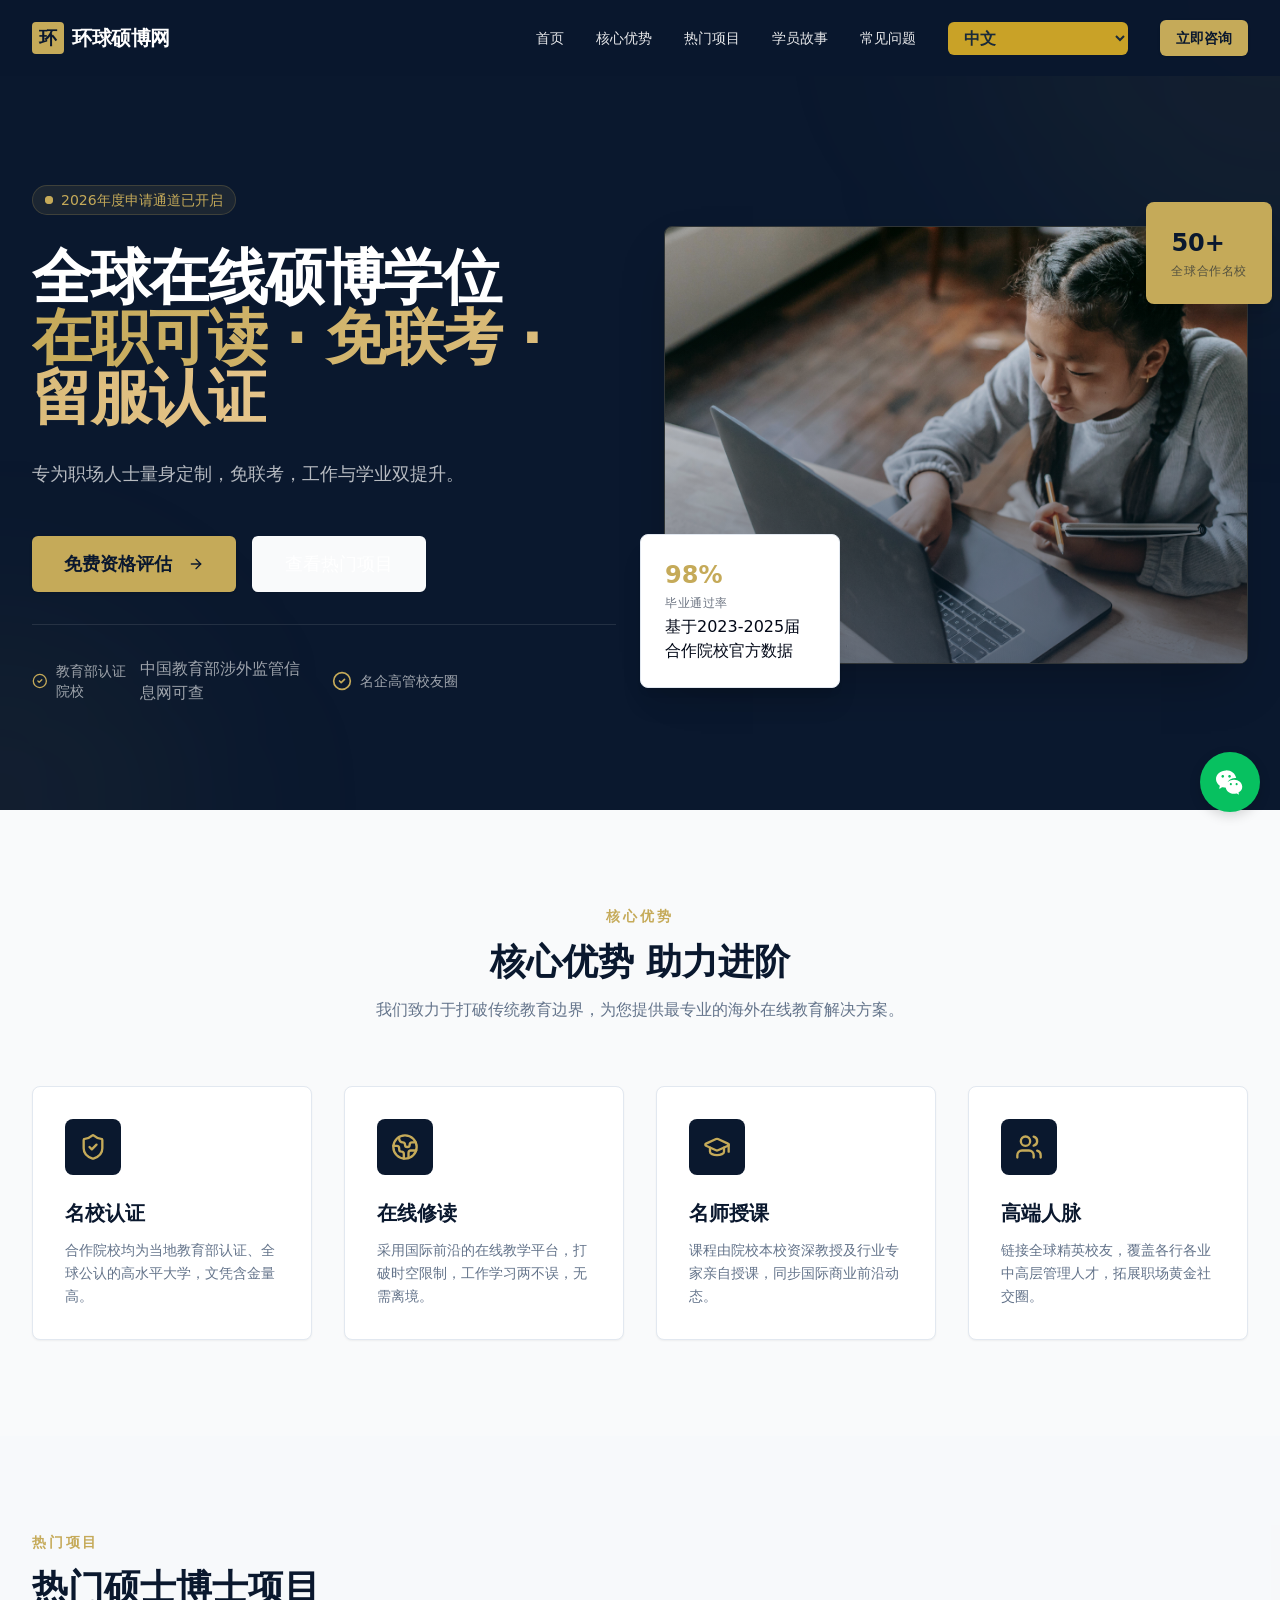
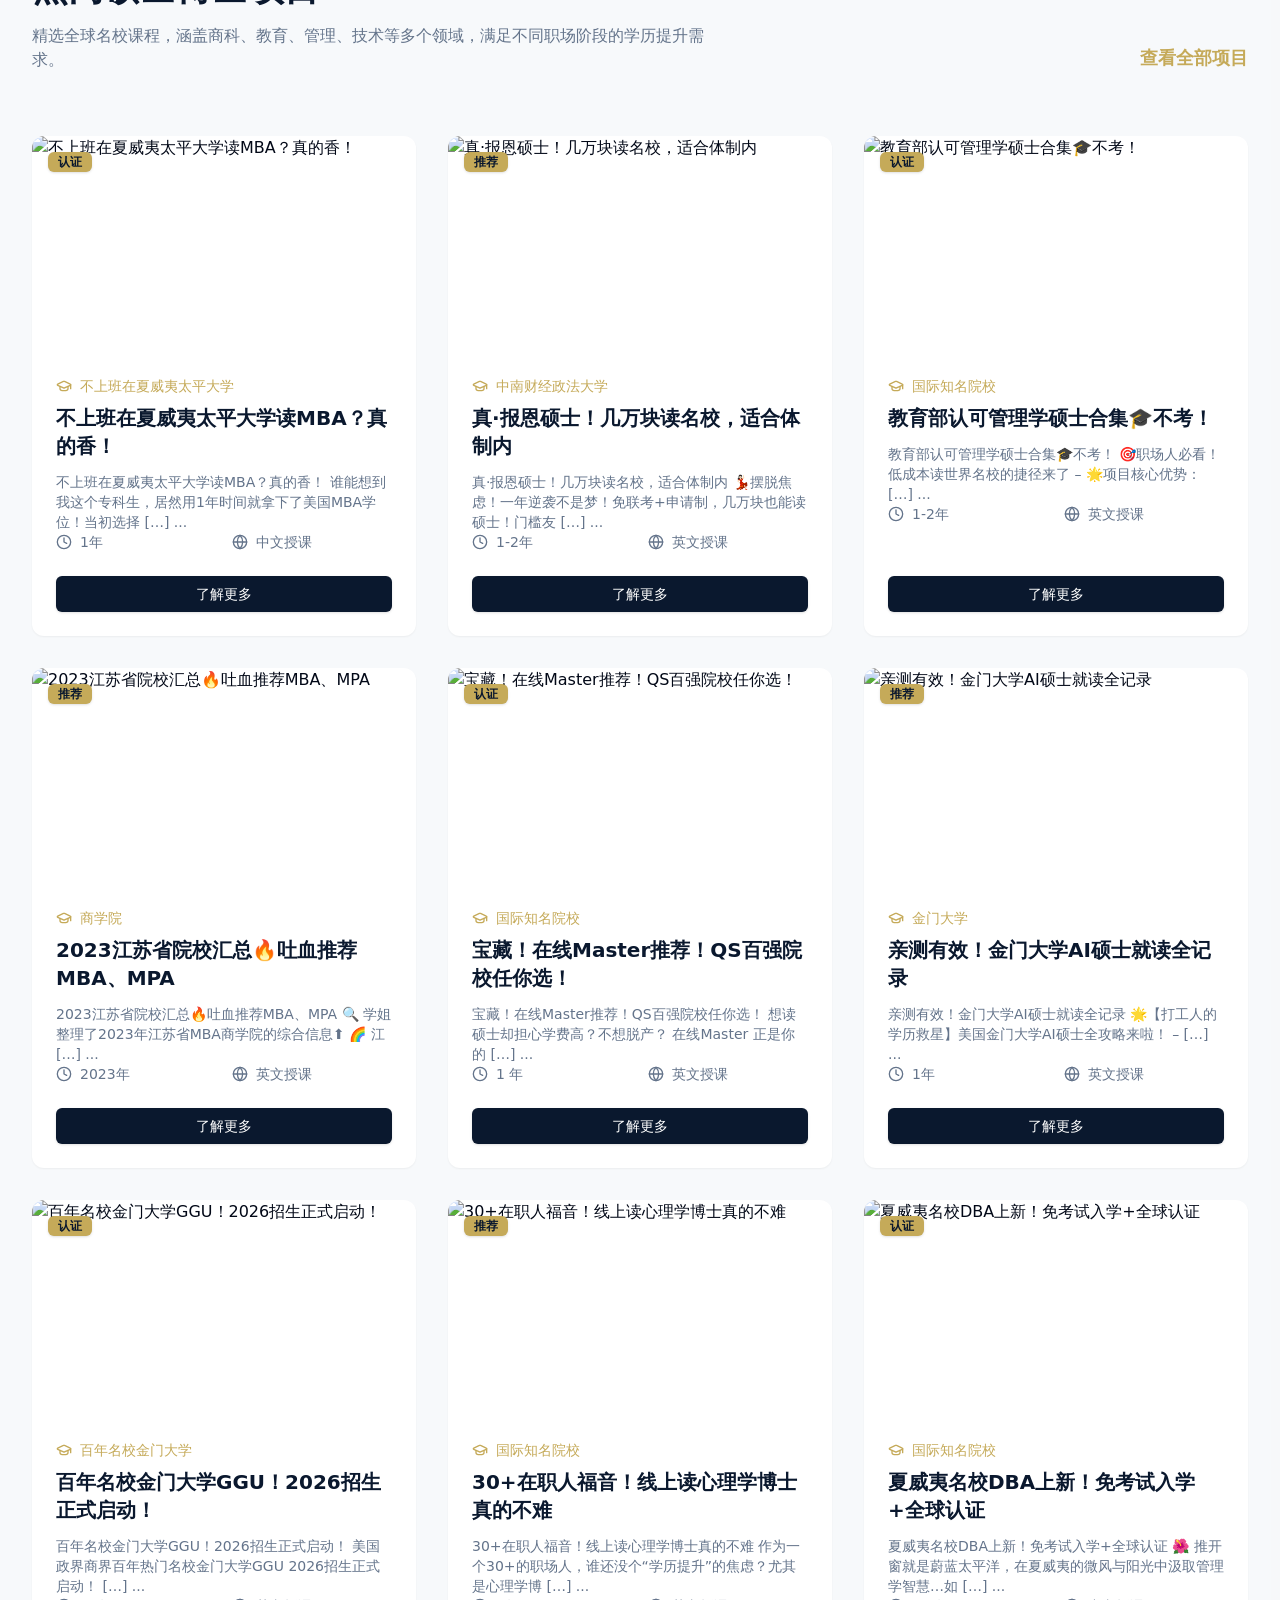
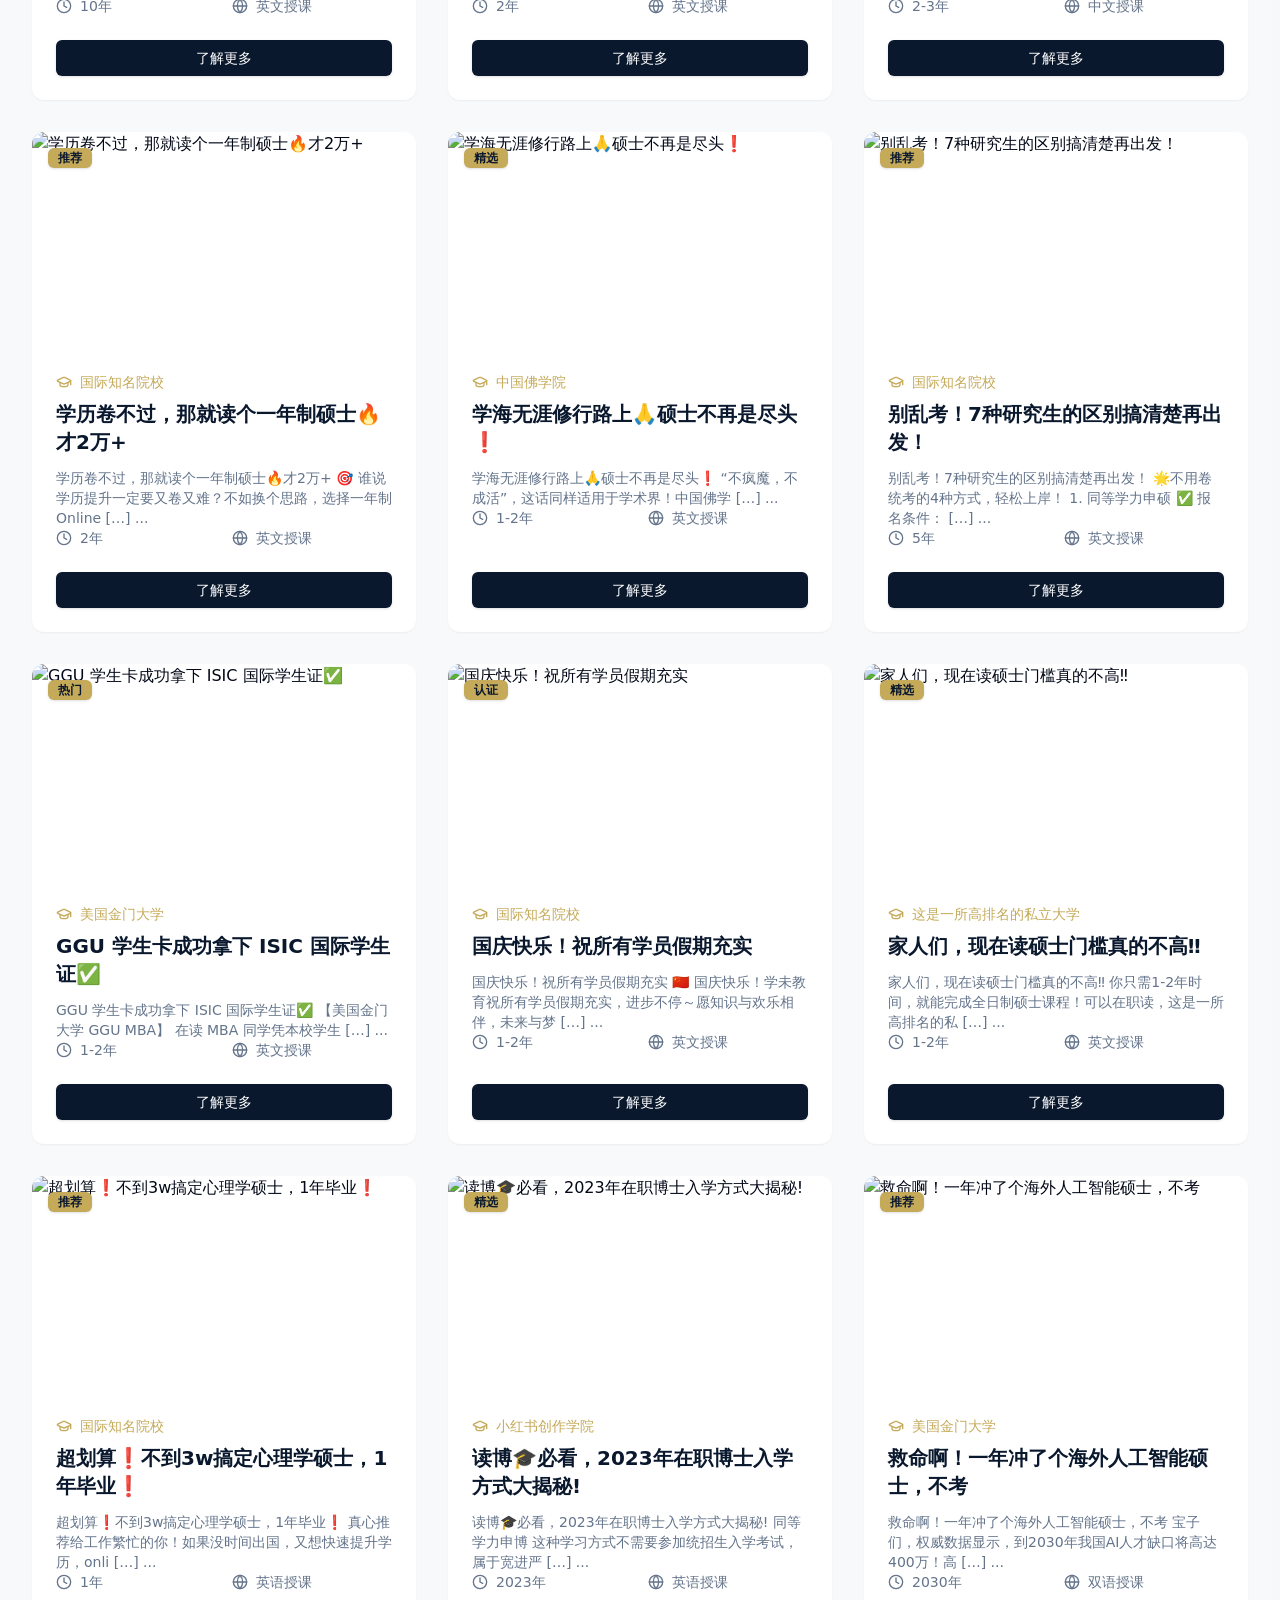
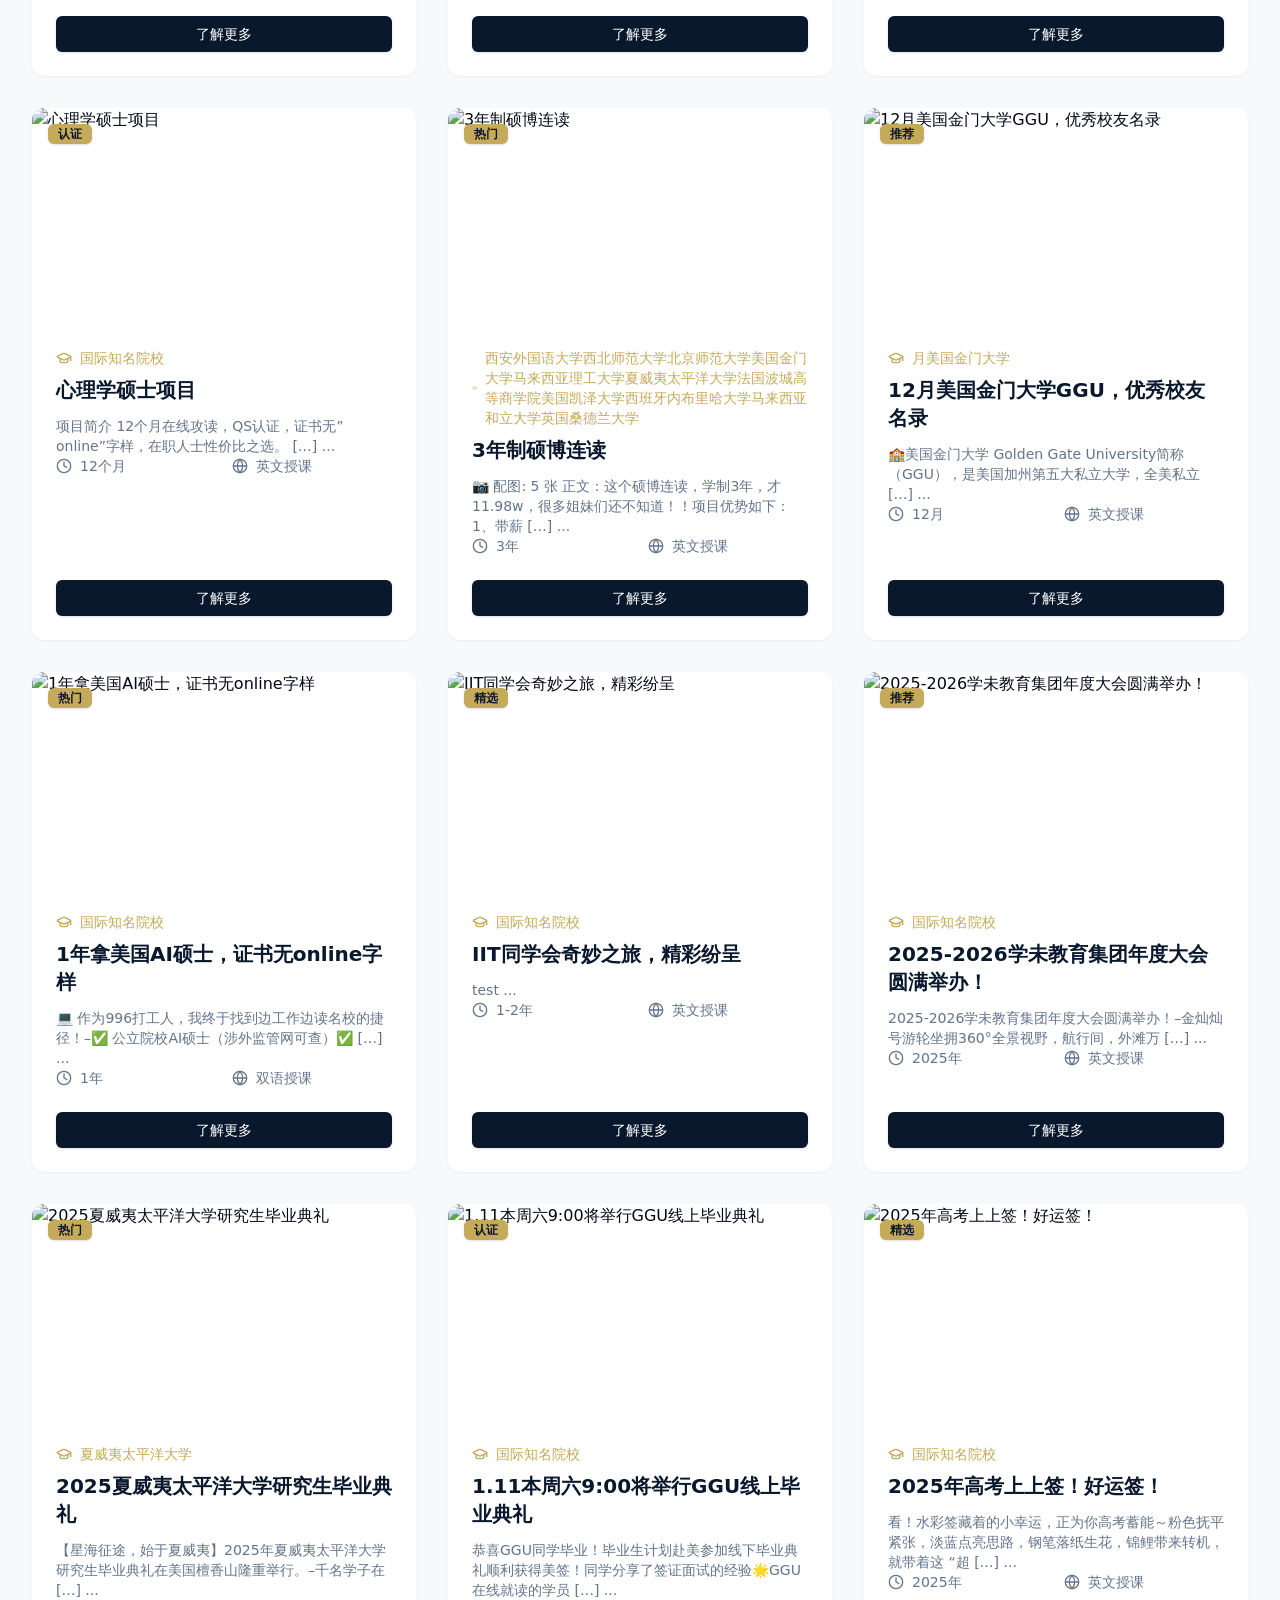
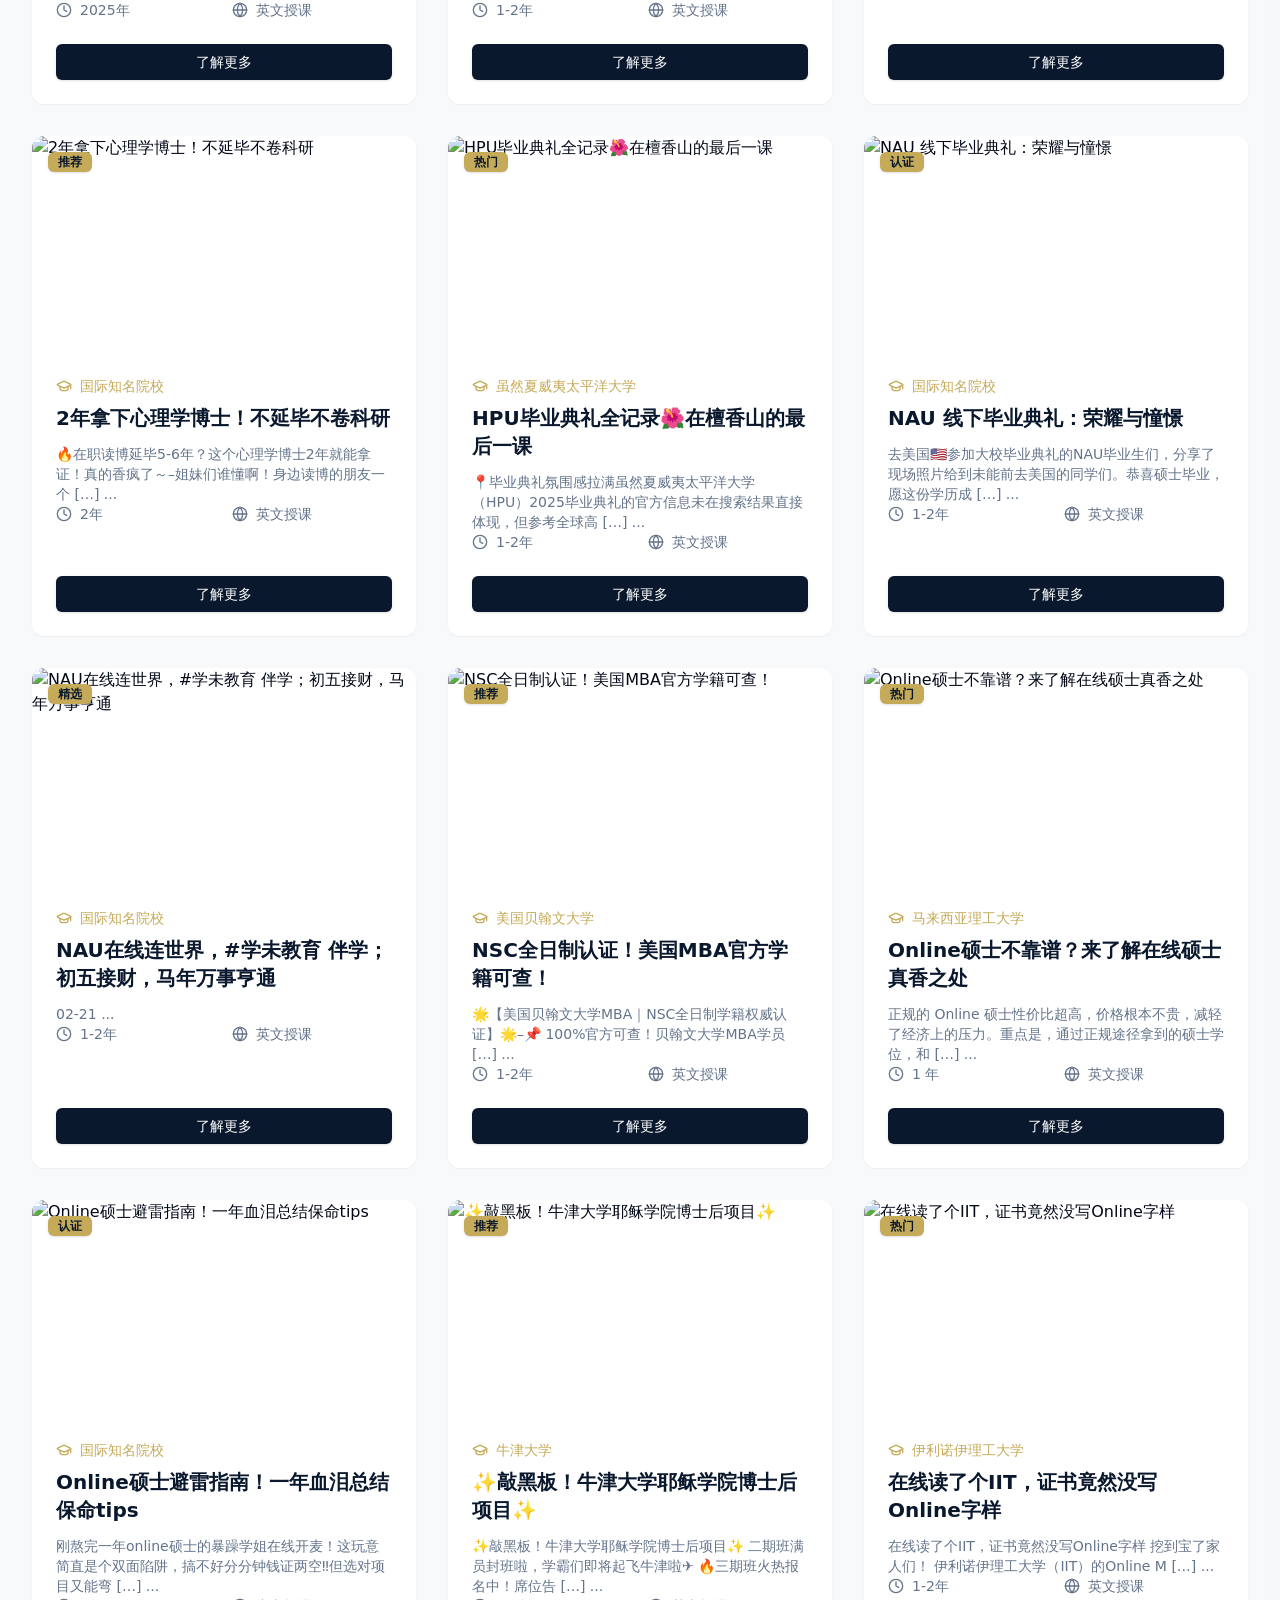
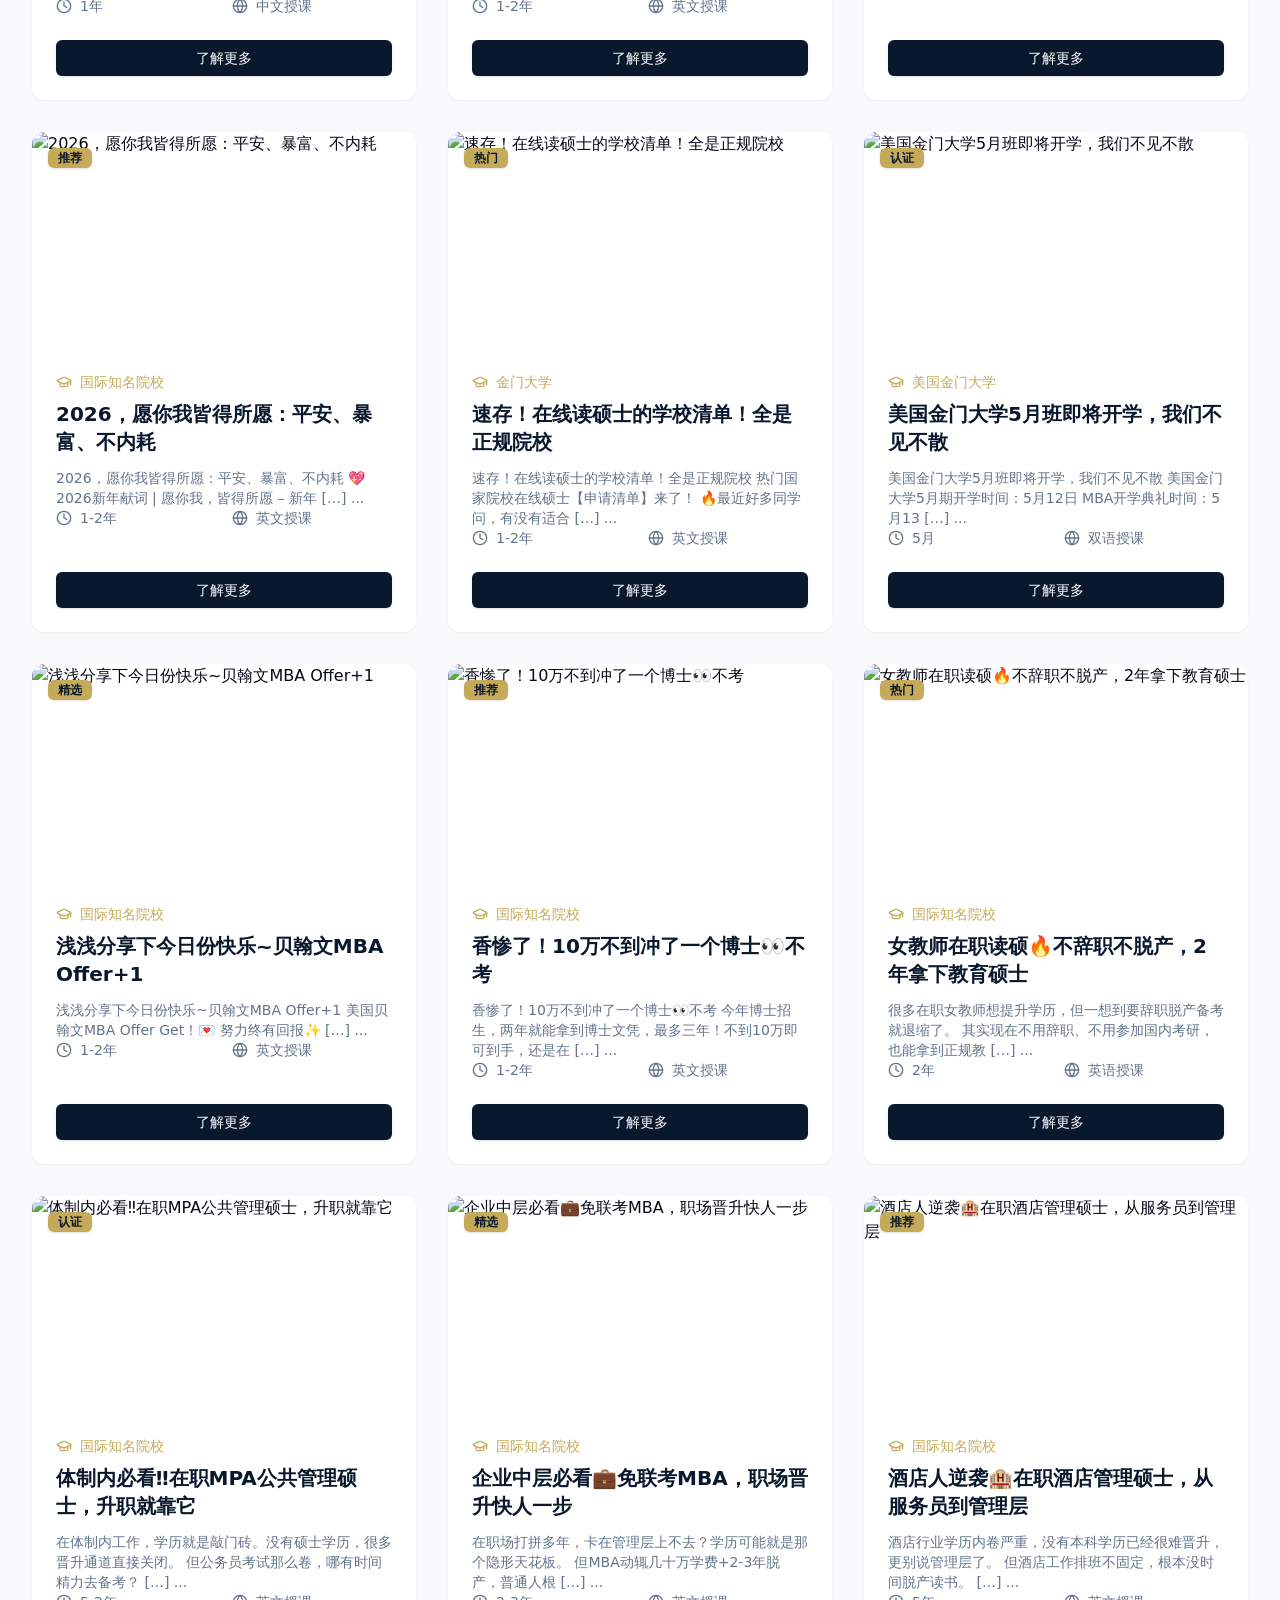
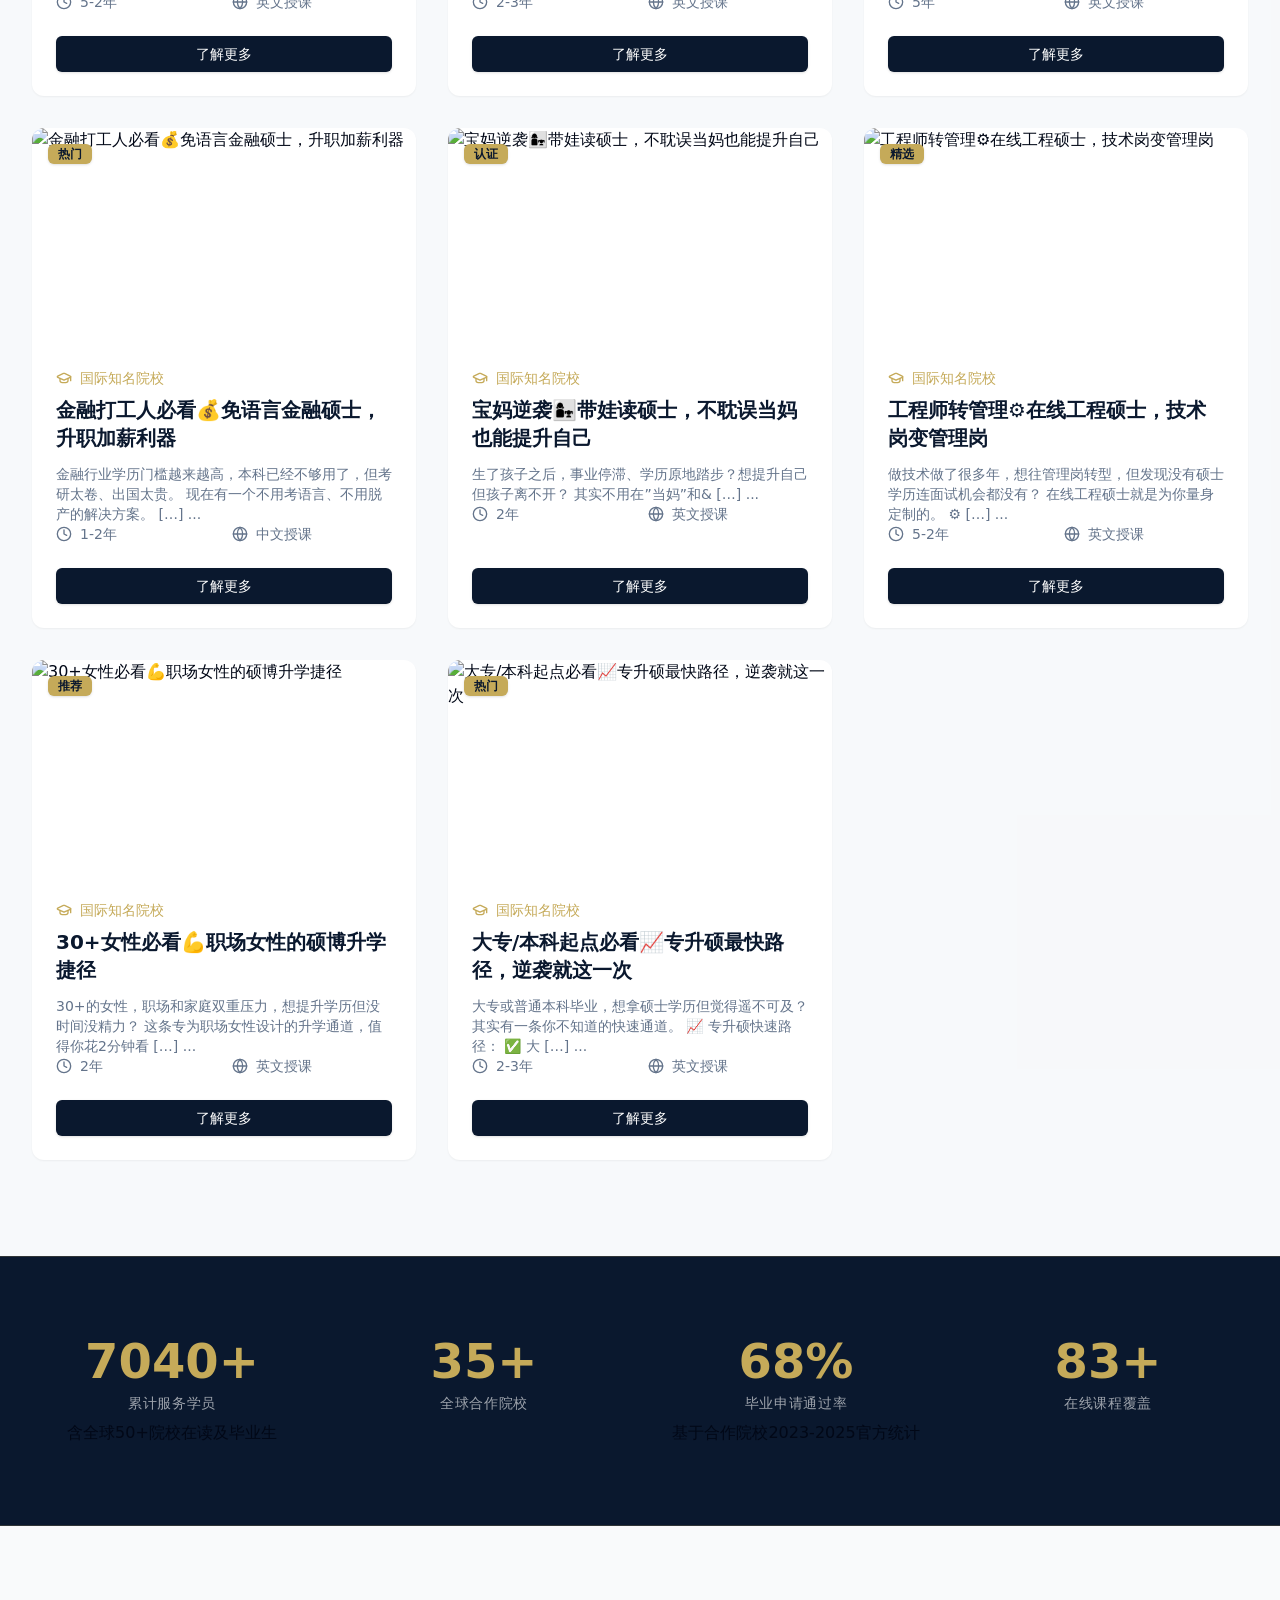
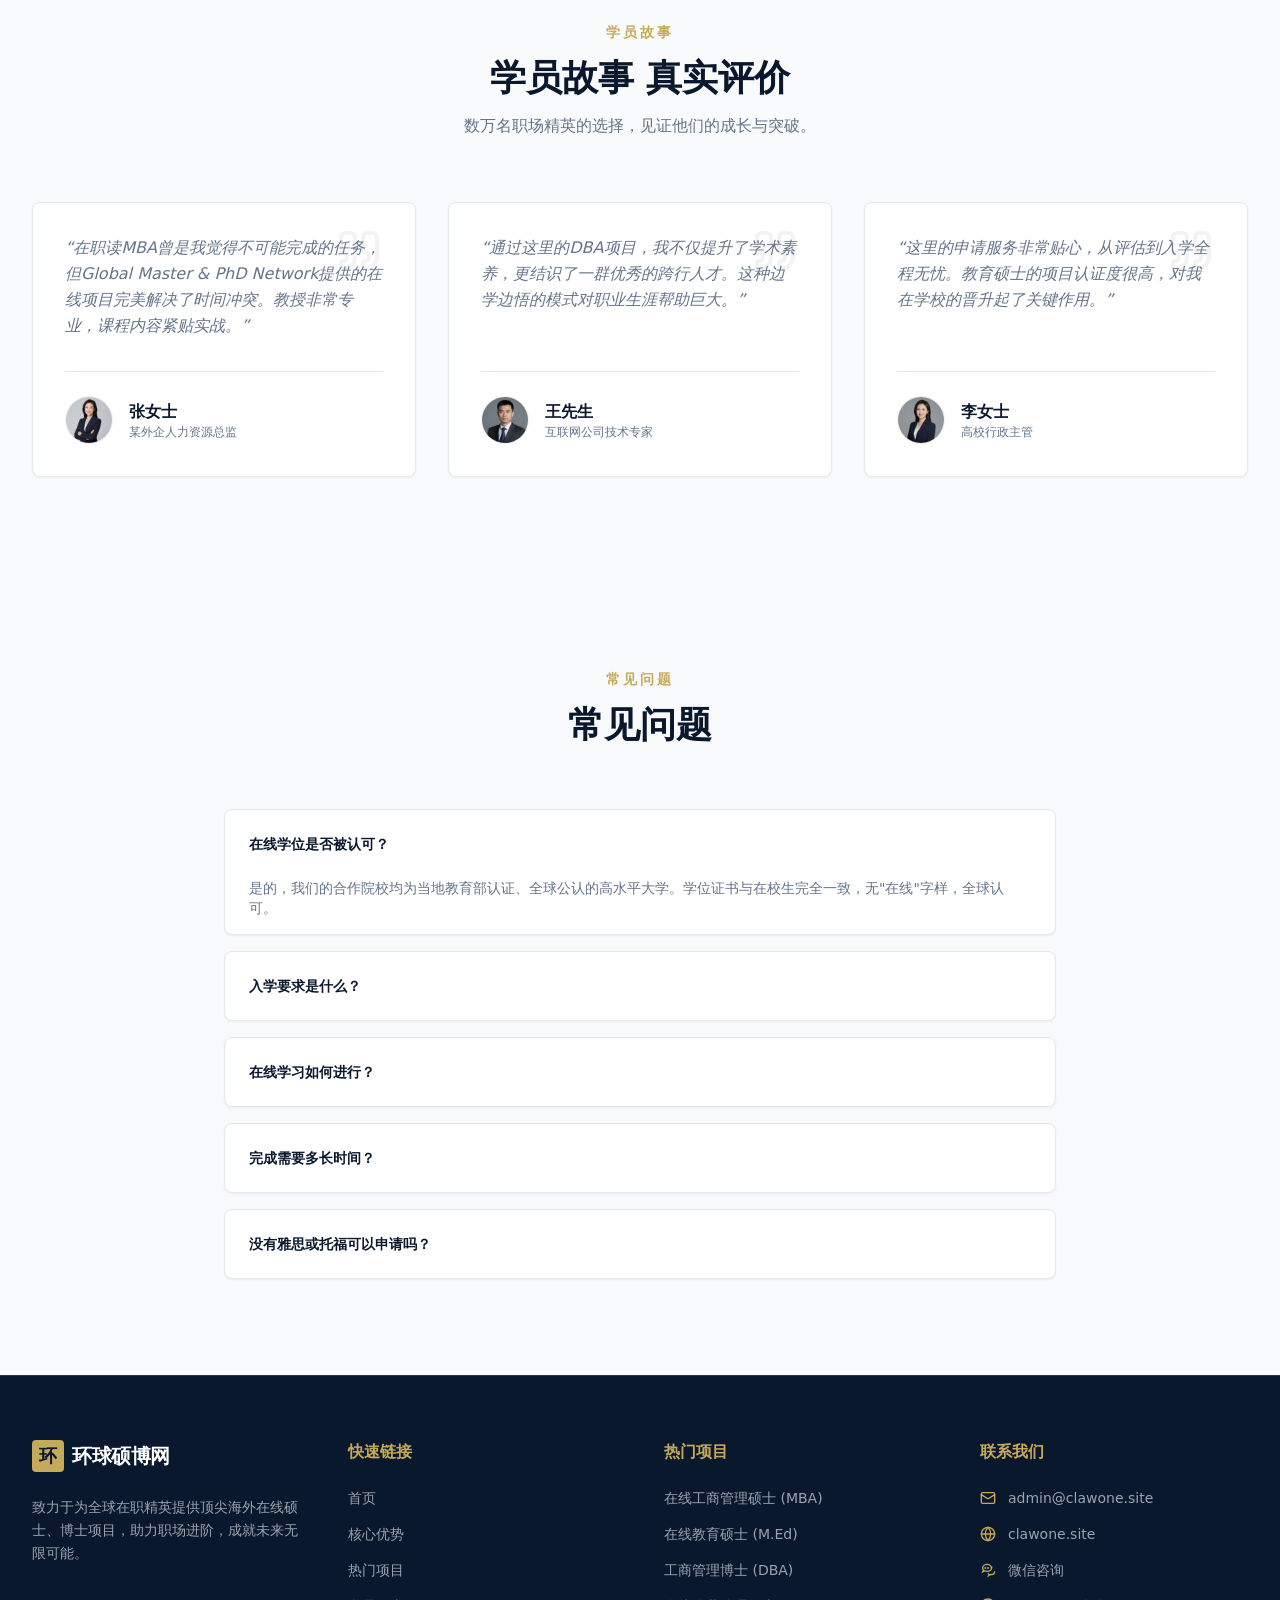
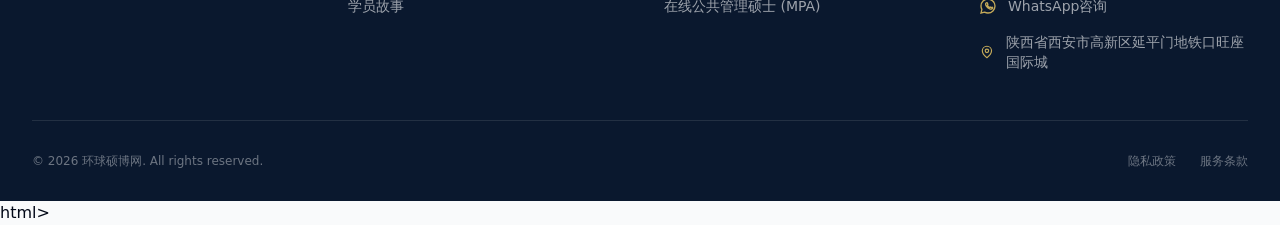
==== commit 8f7a804a: "Revert "fix: 查看热门项目按钮 bg-background→bg-white/10 防止亮色模式白色遮盖" This reverts commit cb5797bcf11abe922dc6" ====
--- a/index.html
+++ b/index.html
@@ -184,7 +184,7 @@
 <option value="ko">한국어</option>
 <option value="ms">Bahasa Melayu</option>
 </select><a href="#" onclick="event.preventDefault(); document.getElementById('consultModal').classList.remove('hidden'); return false;" class="inline-flex items-center justify-center gap-2 whitespace-nowrap rounded-md text-sm transition-colors focus-visible:outline-none focus-visible:ring-1 focus-visible:ring-ring disabled:pointer-events-none disabled:opacity-50 [&amp;_svg]:pointer-events-none [&amp;_svg]:size-4 [&amp;_svg]:shrink-0 shadow h-9 px-4 py-2 bg-brand-gold text-primary hover:bg-brand-gold/90 border-none font-semibold" data-i18n="Consult Now">立即咨询</a></div><div class="md:hidden"><button onclick="toggleMobileMenu()" class="inline-flex items-center justify-center gap-2 whitespace-nowrap rounded-md text-sm font-medium transition-colors focus-visible:outline-none focus-visible:ring-1 focus-visible:ring-ring disabled:pointer-events-none disabled:opacity-50 [&amp;_svg]:pointer-events-none [&amp;_svg]:size-4 [&amp;_svg]:shrink-0 hover:text-accent-foreground h-9 w-9 text-white hover:bg-white/10" type="button" aria-haspopup="dialog" aria-expanded="false" aria-controls="mobile-menu" data-state="closed"><svg xmlns="http://www.w3.org/2000/svg" width="24" height="24" viewBox="0 0 24 24" fill="none" stroke="currentColor" stroke-width="2" stroke-linecap="round" stroke-linejoin="round" class="lucide lucide-menu h-6 w-6" aria-hidden="true"><path d="M4 5h16"></path><path d="M4 12h16"></path><path d="M4 19h16"></path></svg></button></div></div></nav>
-<main class="flex-grow"><section class="relative min-h-[90vh] flex items-center pt-20 overflow-hidden bg-primary z-0"><div class="absolute inset-0 z-0"><div class="absolute top-0 right-0 w-[600px] h-[600px] bg-brand-gold/5 rounded-full blur-[120px] -translate-y-1/2 translate-x-1/2"></div><div class="absolute bottom-0 left-0 w-[400px] h-[400px] bg-brand-gold/5 rounded-full blur-[100px] translate-y-1/2 -translate-x-1/2"></div></div><div class="max-w-7xl mx-auto px-4 md:px-8 relative z-10 w-full"><div class="grid grid-cols-1 lg:grid-cols-2 gap-12 items-center"><div class="animate-fade-in space-y-8"><div class="inline-flex items-center px-3 py-1 rounded-full bg-brand-gold/10 border border-brand-gold/20 text-brand-gold text-sm font-medium"><span class="relative flex h-2 w-2 mr-2"><span class="animate-ping absolute inline-flex h-full w-full rounded-full bg-brand-gold opacity-75"></span><span class="relative inline-flex rounded-full h-2 w-2 bg-brand-gold"></span></span data-i18n="2026年度申请通道已开启">2026年度申请通道已开启</div><h1 class="text-4xl md:text-6xl font-bold text-white leading-[1.15] tracking-tight">全球在线硕博学位<br><span class="gradient-text" data-i18n="在职可读·免联考·留服认证">在职可读 · 免联考 · 留服认证</span></h1><p class="text-lg text-white/70 max-w-lg leading-relaxed">专为职场人士量身定制，免联考，工作与学业双提升。</p><div class="flex flex-col sm:flex-row gap-4 pt-4"><a href="#" onclick="event.preventDefault(); document.getElementById('assessmentModal').classList.remove('hidden'); return false;" class="inline-flex items-center justify-center gap-2 whitespace-nowrap transition-colors focus-visible:outline-none focus-visible:ring-1 focus-visible:ring-ring disabled:pointer-events-none disabled:opacity-50 [&amp;_svg]:pointer-events-none [&amp;_svg]:size-4 [&amp;_svg]:shrink-0 shadow rounded-md h-14 px-8 bg-brand-gold text-primary hover:bg-brand-gold/90 text-lg font-bold border-none">免费资格评估<svg xmlns="http://www.w3.org/2000/svg" width="24" height="24" viewBox="0 0 24 24" fill="none" stroke="currentColor" stroke-width="2" stroke-linecap="round" stroke-linejoin="round" class="lucide lucide-arrow-right ml-2 w-5 h-5" aria-hidden="true"><path d="M5 12h14"></path><path d="m12 5 7 7-7 7"></path></svg></a><a href="#programs" class="inline-flex items-center justify-center gap-2 whitespace-nowrap transition-colors focus-visible:outline-none focus-visible:ring-1 focus-visible:ring-ring disabled:pointer-events-none disabled:opacity-50 [&amp;_svg]:pointer-events-none [&amp;_svg]:size-4 [&amp;_svg]:shrink-0 border bg-white/10 shadow-sm rounded-md h-14 px-8 border-white/30 text-white hover:bg-white/20 hover:text-white text-lg font-medium">查看热门项目</a></div><div class="grid grid-cols-2 gap-4 pt-8 border-t border-white/10"><div class="flex items-center gap-2 text-white/60"><svg xmlns="http://www.w3.org/2000/svg" width="24" height="24" viewBox="0 0 24 24" fill="none" stroke="currentColor" stroke-width="2" stroke-linecap="round" stroke-linejoin="round" class="lucide lucide-circle-check w-5 h-5 text-brand-gold" aria-hidden="true"><circle cx="12" cy="12" r="10"></circle><path d="m9 12 2 2 4-4"></path></svg><span class="text-sm">教育部认证院校</span><span class="text-[10px] text-white/30 block">中国教育部涉外监管信息网可查</span></div><div class="flex items-center gap-2 text-white/60"><svg xmlns="http://www.w3.org/2000/svg" width="24" height="24" viewBox="0 0 24 24" fill="none" stroke="currentColor" stroke-width="2" stroke-linecap="round" stroke-linejoin="round" class="lucide lucide-circle-check w-5 h-5 text-brand-gold" aria-hidden="true"><circle cx="12" cy="12" r="10"></circle><path d="m9 12 2 2 4-4"></path></svg><span class="text-sm">名企高管校友圈</span></div></div></div><div class="relative hidden lg:block animate-fade-in [animation-delay:200ms] z-0"><div class="aspect-[4/3] rounded-lg overflow-hidden border border-brand-gold/20 shadow-2xl relative"><img src="/assets/migrated/pexels_957558_5905968.jpg" alt="在职学员在线学习场景" class="w-full h-full object-cover"><div class="absolute inset-0 bg-gradient-to-t from-primary/60 to-transparent"></div></div><div class="absolute -bottom-6 -left-6 bg-white p-6 rounded-lg shadow-xl border border-border max-w-[200px] animate-slide-in [animation-delay:500ms] z-0"><div class="text-brand-gold font-bold text-2xl mb-1">98%</div><div class="text-primary/60 text-xs font-medium uppercase tracking-wider" data-i18n="毕业通过率">毕业通过率</div><div class="text-primary/40 text-[10px] mt-1">基于2023-2025届合作院校官方数据</div></div><div class="absolute -top-6 -right-6 bg-brand-gold p-6 rounded-lg shadow-xl border border-brand-gold/20 max-w-[200px] animate-slide-in [animation-delay:700ms] z-0"><div class="text-primary font-bold text-2xl mb-1">50+</div><div class="text-primary/60 text-xs font-medium uppercase tracking-wider" data-i18n="全球合作名校">全球合作名校</div></div></div></div></div></section><section id="advantages" class="py-24 bg-background"><div class="max-w-7xl mx-auto px-4 md:px-8"><div class="text-center max-w-3xl mx-auto mb-16 space-y-4"><h2 class="text-sm font-bold text-brand-gold uppercase tracking-[0.2em]" data-i18n="Core Advantages">核心优势</h2><h3 class="text-3xl md:text-4xl font-bold text-primary" data-i18n="Core Advantages 助力进阶">核心优势 助力进阶</h3><p class="text-muted-foreground">我们致力于打破传统教育边界，为您提供最专业的海外在线教育解决方案。</p></div><div class="grid grid-cols-1 sm:grid-cols-2 lg:grid-cols-4 gap-8"><div class="group p-8 bg-white rounded-lg border border-border shadow-sm hover:shadow-md hover:-translate-y-1 transition-all duration-300"><div class="w-14 h-14 bg-primary rounded-lg flex items-center justify-center mb-6 group-hover:bg-brand-gold transition-colors"><svg xmlns="http://www.w3.org/2000/svg" width="24" height="24" viewBox="0 0 24 24" fill="none" stroke="currentColor" stroke-width="2" stroke-linecap="round" stroke-linejoin="round" class="lucide lucide-shield-check w-7 h-7 text-brand-gold group-hover:text-primary transition-colors" aria-hidden="true"><path d="M20 13c0 5-3.5 7.5-7.66 8.95a1 1 0 0 1-.67-.01C7.5 20.5 4 18 4 13V6a1 1 0 0 1 1-1c2 0 4.5-1.2 6.24-2.72a1.17 1.17 0 0 1 1.52 0C14.51 3.81 17 5 19 5a1 1 0 0 1 1 1z"></path><path d="m9 12 2 2 4-4"></path></svg></div><h4 class="text-xl font-bold text-primary mb-3" data-i18n="名校认证">名校认证</h4><p class="text-muted-foreground text-sm leading-relaxed">合作院校均为当地教育部认证、全球公认的高水平大学，文凭含金量高。</p></div><div class="group p-8 bg-white rounded-lg border border-border shadow-sm hover:shadow-md hover:-translate-y-1 transition-all duration-300"><div class="w-14 h-14 bg-primary rounded-lg flex items-center justify-center mb-6 group-hover:bg-brand-gold transition-colors"><svg xmlns="http://www.w3.org/2000/svg" width="24" height="24" viewBox="0 0 24 24" fill="none" stroke="currentColor" stroke-width="2" stroke-linecap="round" stroke-linejoin="round" class="lucide lucide-earth w-7 h-7 text-brand-gold group-hover:text-primary transition-colors" aria-hidden="true"><path d="M21.54 15H17a2 2 0 0 0-2 2v4.54"></path><path d="M7 3.34V5a3 3 0 0 0 3 3a2 2 0 0 1 2 2c0 1.1.9 2 2 2a2 2 0 0 0 2-2c0-1.1.9-2 2-2h3.17"></path><path d="M11 21.95V18a2 2 0 0 0-2-2a2 2 0 0 1-2-2v-1a2 2 0 0 0-2-2H2.05"></path><circle cx="12" cy="12" r="10"></circle></svg></div><h4 class="text-xl font-bold text-primary mb-3" data-i18n="在线修读">在线修读</h4><p class="text-muted-foreground text-sm leading-relaxed">采用国际前沿的在线教学平台，打破时空限制，工作学习两不误，无需离境。</p></div><div class="group p-8 bg-white rounded-lg border border-border shadow-sm hover:shadow-md hover:-translate-y-1 transition-all duration-300"><div class="w-14 h-14 bg-primary rounded-lg flex items-center justify-center mb-6 group-hover:bg-brand-gold transition-colors"><svg xmlns="http://www.w3.org/2000/svg" width="24" height="24" viewBox="0 0 24 24" fill="none" stroke="currentColor" stroke-width="2" stroke-linecap="round" stroke-linejoin="round" class="lucide lucide-graduation-cap w-7 h-7 text-brand-gold group-hover:text-primary transition-colors" aria-hidden="true"><path d="M21.42 10.922a1 1 0 0 0-.019-1.838L12.83 5.18a2 2 0 0 0-1.66 0L2.6 9.08a1 1 0 0 0 0 1.832l8.57 3.908a2 2 0 0 0 1.66 0z"></path><path d="M22 10v6"></path><path d="M6 12.5V16a6 3 0 0 0 12 0v-3.5"></path></svg></div><h4 class="text-xl font-bold text-primary mb-3" data-i18n="名师授课">名师授课</h4><p class="text-muted-foreground text-sm leading-relaxed">课程由院校本校资深教授及行业专家亲自授课，同步国际商业前沿动态。</p></div><div class="group p-8 bg-white rounded-lg border border-border shadow-sm hover:shadow-md hover:-translate-y-1 transition-all duration-300"><div class="w-14 h-14 bg-primary rounded-lg flex items-center justify-center mb-6 group-hover:bg-brand-gold transition-colors"><svg xmlns="http://www.w3.org/2000/svg" width="24" height="24" viewBox="0 0 24 24" fill="none" stroke="currentColor" stroke-width="2" stroke-linecap="round" stroke-linejoin="round" class="lucide lucide-users w-7 h-7 text-brand-gold group-hover:text-primary transition-colors" aria-hidden="true"><path d="M16 21v-2a4 4 0 0 0-4-4H6a4 4 0 0 0-4 4v2"></path><path d="M16 3.128a4 4 0 0 1 0 7.744"></path><path d="M22 21v-2a4 4 0 0 0-3-3.87"></path><circle cx="9" cy="7" r="4"></circle></svg></div><h4 class="text-xl font-bold text-primary mb-3" data-i18n="高端人脉">高端人脉</h4><p class="text-muted-foreground text-sm leading-relaxed">链接全球精英校友，覆盖各行各业中高层管理人才，拓展职场黄金社交圈。</p></div></div></div></section><section id="programs" class="py-24 bg-muted/30"><div class="max-w-7xl mx-auto px-4 md:px-8"><div class="flex flex-col md:flex-row md:items-end justify-between mb-16 gap-6"><div class="space-y-4"><h2 class="text-sm font-bold text-brand-gold uppercase tracking-[0.2em]">热门项目</h2><h3 class="text-3xl md:text-4xl font-bold text-primary" data-i18n="热门硕士博士项目">热门硕士博士项目</h3><p class="text-muted-foreground max-w-2xl">精选全球名校课程，涵盖商科、教育、管理、技术等多个领域，满足不同职场阶段的学历提升需求。</p></div><a href="https://blog.clawone.site/" target="_blank" rel="noopener noreferrer" class="justify-center whitespace-nowrap rounded-md transition-colors focus-visible:outline-none focus-visible:ring-1 focus-visible:ring-ring disabled:pointer-events-none disabled:opacity-50 [&amp;_svg]:pointer-events-none [&amp;_svg]:size-4 [&amp;_svg]:shrink-0 underline-offset-4 text-brand-gold font-bold p-0 h-auto text-lg hover:no-underline flex items-center gap-2 group" data-i18n="查看全部项目">查看全部项目 <span class="group-hover:translate-x-1 transition-transform">→</span></a></div><div id="programs-grid" class="grid grid-cols-1 sm:grid-cols-2 lg:grid-cols-3 gap-8 max-w-7xl mx-auto">
+<main class="flex-grow"><section class="relative min-h-[90vh] flex items-center pt-20 overflow-hidden bg-primary z-0"><div class="absolute inset-0 z-0"><div class="absolute top-0 right-0 w-[600px] h-[600px] bg-brand-gold/5 rounded-full blur-[120px] -translate-y-1/2 translate-x-1/2"></div><div class="absolute bottom-0 left-0 w-[400px] h-[400px] bg-brand-gold/5 rounded-full blur-[100px] translate-y-1/2 -translate-x-1/2"></div></div><div class="max-w-7xl mx-auto px-4 md:px-8 relative z-10 w-full"><div class="grid grid-cols-1 lg:grid-cols-2 gap-12 items-center"><div class="animate-fade-in space-y-8"><div class="inline-flex items-center px-3 py-1 rounded-full bg-brand-gold/10 border border-brand-gold/20 text-brand-gold text-sm font-medium"><span class="relative flex h-2 w-2 mr-2"><span class="animate-ping absolute inline-flex h-full w-full rounded-full bg-brand-gold opacity-75"></span><span class="relative inline-flex rounded-full h-2 w-2 bg-brand-gold"></span></span data-i18n="2026年度申请通道已开启">2026年度申请通道已开启</div><h1 class="text-4xl md:text-6xl font-bold text-white leading-[1.15] tracking-tight">全球在线硕博学位<br><span class="gradient-text" data-i18n="在职可读·免联考·留服认证">在职可读 · 免联考 · 留服认证</span></h1><p class="text-lg text-white/70 max-w-lg leading-relaxed">专为职场人士量身定制，免联考，工作与学业双提升。</p><div class="flex flex-col sm:flex-row gap-4 pt-4"><a href="#" onclick="event.preventDefault(); document.getElementById('assessmentModal').classList.remove('hidden'); return false;" class="inline-flex items-center justify-center gap-2 whitespace-nowrap transition-colors focus-visible:outline-none focus-visible:ring-1 focus-visible:ring-ring disabled:pointer-events-none disabled:opacity-50 [&amp;_svg]:pointer-events-none [&amp;_svg]:size-4 [&amp;_svg]:shrink-0 shadow rounded-md h-14 px-8 bg-brand-gold text-primary hover:bg-brand-gold/90 text-lg font-bold border-none">免费资格评估<svg xmlns="http://www.w3.org/2000/svg" width="24" height="24" viewBox="0 0 24 24" fill="none" stroke="currentColor" stroke-width="2" stroke-linecap="round" stroke-linejoin="round" class="lucide lucide-arrow-right ml-2 w-5 h-5" aria-hidden="true"><path d="M5 12h14"></path><path d="m12 5 7 7-7 7"></path></svg></a><a href="#programs" class="inline-flex items-center justify-center gap-2 whitespace-nowrap transition-colors focus-visible:outline-none focus-visible:ring-1 focus-visible:ring-ring disabled:pointer-events-none disabled:opacity-50 [&amp;_svg]:pointer-events-none [&amp;_svg]:size-4 [&amp;_svg]:shrink-0 border bg-background shadow-sm rounded-md h-14 px-8 border-white/20 text-white hover:bg-white/10 hover:text-white text-lg font-medium">查看热门项目</a></div><div class="grid grid-cols-2 gap-4 pt-8 border-t border-white/10"><div class="flex items-center gap-2 text-white/60"><svg xmlns="http://www.w3.org/2000/svg" width="24" height="24" viewBox="0 0 24 24" fill="none" stroke="currentColor" stroke-width="2" stroke-linecap="round" stroke-linejoin="round" class="lucide lucide-circle-check w-5 h-5 text-brand-gold" aria-hidden="true"><circle cx="12" cy="12" r="10"></circle><path d="m9 12 2 2 4-4"></path></svg><span class="text-sm">教育部认证院校</span><span class="text-[10px] text-white/30 block">中国教育部涉外监管信息网可查</span></div><div class="flex items-center gap-2 text-white/60"><svg xmlns="http://www.w3.org/2000/svg" width="24" height="24" viewBox="0 0 24 24" fill="none" stroke="currentColor" stroke-width="2" stroke-linecap="round" stroke-linejoin="round" class="lucide lucide-circle-check w-5 h-5 text-brand-gold" aria-hidden="true"><circle cx="12" cy="12" r="10"></circle><path d="m9 12 2 2 4-4"></path></svg><span class="text-sm">名企高管校友圈</span></div></div></div><div class="relative hidden lg:block animate-fade-in [animation-delay:200ms] z-0"><div class="aspect-[4/3] rounded-lg overflow-hidden border border-brand-gold/20 shadow-2xl relative"><img src="/assets/migrated/pexels_957558_5905968.jpg" alt="在职学员在线学习场景" class="w-full h-full object-cover"><div class="absolute inset-0 bg-gradient-to-t from-primary/60 to-transparent"></div></div><div class="absolute -bottom-6 -left-6 bg-white p-6 rounded-lg shadow-xl border border-border max-w-[200px] animate-slide-in [animation-delay:500ms] z-0"><div class="text-brand-gold font-bold text-2xl mb-1">98%</div><div class="text-primary/60 text-xs font-medium uppercase tracking-wider" data-i18n="毕业通过率">毕业通过率</div><div class="text-primary/40 text-[10px] mt-1">基于2023-2025届合作院校官方数据</div></div><div class="absolute -top-6 -right-6 bg-brand-gold p-6 rounded-lg shadow-xl border border-brand-gold/20 max-w-[200px] animate-slide-in [animation-delay:700ms] z-0"><div class="text-primary font-bold text-2xl mb-1">50+</div><div class="text-primary/60 text-xs font-medium uppercase tracking-wider" data-i18n="全球合作名校">全球合作名校</div></div></div></div></div></section><section id="advantages" class="py-24 bg-background"><div class="max-w-7xl mx-auto px-4 md:px-8"><div class="text-center max-w-3xl mx-auto mb-16 space-y-4"><h2 class="text-sm font-bold text-brand-gold uppercase tracking-[0.2em]" data-i18n="Core Advantages">核心优势</h2><h3 class="text-3xl md:text-4xl font-bold text-primary" data-i18n="Core Advantages 助力进阶">核心优势 助力进阶</h3><p class="text-muted-foreground">我们致力于打破传统教育边界，为您提供最专业的海外在线教育解决方案。</p></div><div class="grid grid-cols-1 sm:grid-cols-2 lg:grid-cols-4 gap-8"><div class="group p-8 bg-white rounded-lg border border-border shadow-sm hover:shadow-md hover:-translate-y-1 transition-all duration-300"><div class="w-14 h-14 bg-primary rounded-lg flex items-center justify-center mb-6 group-hover:bg-brand-gold transition-colors"><svg xmlns="http://www.w3.org/2000/svg" width="24" height="24" viewBox="0 0 24 24" fill="none" stroke="currentColor" stroke-width="2" stroke-linecap="round" stroke-linejoin="round" class="lucide lucide-shield-check w-7 h-7 text-brand-gold group-hover:text-primary transition-colors" aria-hidden="true"><path d="M20 13c0 5-3.5 7.5-7.66 8.95a1 1 0 0 1-.67-.01C7.5 20.5 4 18 4 13V6a1 1 0 0 1 1-1c2 0 4.5-1.2 6.24-2.72a1.17 1.17 0 0 1 1.52 0C14.51 3.81 17 5 19 5a1 1 0 0 1 1 1z"></path><path d="m9 12 2 2 4-4"></path></svg></div><h4 class="text-xl font-bold text-primary mb-3" data-i18n="名校认证">名校认证</h4><p class="text-muted-foreground text-sm leading-relaxed">合作院校均为当地教育部认证、全球公认的高水平大学，文凭含金量高。</p></div><div class="group p-8 bg-white rounded-lg border border-border shadow-sm hover:shadow-md hover:-translate-y-1 transition-all duration-300"><div class="w-14 h-14 bg-primary rounded-lg flex items-center justify-center mb-6 group-hover:bg-brand-gold transition-colors"><svg xmlns="http://www.w3.org/2000/svg" width="24" height="24" viewBox="0 0 24 24" fill="none" stroke="currentColor" stroke-width="2" stroke-linecap="round" stroke-linejoin="round" class="lucide lucide-earth w-7 h-7 text-brand-gold group-hover:text-primary transition-colors" aria-hidden="true"><path d="M21.54 15H17a2 2 0 0 0-2 2v4.54"></path><path d="M7 3.34V5a3 3 0 0 0 3 3a2 2 0 0 1 2 2c0 1.1.9 2 2 2a2 2 0 0 0 2-2c0-1.1.9-2 2-2h3.17"></path><path d="M11 21.95V18a2 2 0 0 0-2-2a2 2 0 0 1-2-2v-1a2 2 0 0 0-2-2H2.05"></path><circle cx="12" cy="12" r="10"></circle></svg></div><h4 class="text-xl font-bold text-primary mb-3" data-i18n="在线修读">在线修读</h4><p class="text-muted-foreground text-sm leading-relaxed">采用国际前沿的在线教学平台，打破时空限制，工作学习两不误，无需离境。</p></div><div class="group p-8 bg-white rounded-lg border border-border shadow-sm hover:shadow-md hover:-translate-y-1 transition-all duration-300"><div class="w-14 h-14 bg-primary rounded-lg flex items-center justify-center mb-6 group-hover:bg-brand-gold transition-colors"><svg xmlns="http://www.w3.org/2000/svg" width="24" height="24" viewBox="0 0 24 24" fill="none" stroke="currentColor" stroke-width="2" stroke-linecap="round" stroke-linejoin="round" class="lucide lucide-graduation-cap w-7 h-7 text-brand-gold group-hover:text-primary transition-colors" aria-hidden="true"><path d="M21.42 10.922a1 1 0 0 0-.019-1.838L12.83 5.18a2 2 0 0 0-1.66 0L2.6 9.08a1 1 0 0 0 0 1.832l8.57 3.908a2 2 0 0 0 1.66 0z"></path><path d="M22 10v6"></path><path d="M6 12.5V16a6 3 0 0 0 12 0v-3.5"></path></svg></div><h4 class="text-xl font-bold text-primary mb-3" data-i18n="名师授课">名师授课</h4><p class="text-muted-foreground text-sm leading-relaxed">课程由院校本校资深教授及行业专家亲自授课，同步国际商业前沿动态。</p></div><div class="group p-8 bg-white rounded-lg border border-border shadow-sm hover:shadow-md hover:-translate-y-1 transition-all duration-300"><div class="w-14 h-14 bg-primary rounded-lg flex items-center justify-center mb-6 group-hover:bg-brand-gold transition-colors"><svg xmlns="http://www.w3.org/2000/svg" width="24" height="24" viewBox="0 0 24 24" fill="none" stroke="currentColor" stroke-width="2" stroke-linecap="round" stroke-linejoin="round" class="lucide lucide-users w-7 h-7 text-brand-gold group-hover:text-primary transition-colors" aria-hidden="true"><path d="M16 21v-2a4 4 0 0 0-4-4H6a4 4 0 0 0-4 4v2"></path><path d="M16 3.128a4 4 0 0 1 0 7.744"></path><path d="M22 21v-2a4 4 0 0 0-3-3.87"></path><circle cx="9" cy="7" r="4"></circle></svg></div><h4 class="text-xl font-bold text-primary mb-3" data-i18n="高端人脉">高端人脉</h4><p class="text-muted-foreground text-sm leading-relaxed">链接全球精英校友，覆盖各行各业中高层管理人才，拓展职场黄金社交圈。</p></div></div></div></section><section id="programs" class="py-24 bg-muted/30"><div class="max-w-7xl mx-auto px-4 md:px-8"><div class="flex flex-col md:flex-row md:items-end justify-between mb-16 gap-6"><div class="space-y-4"><h2 class="text-sm font-bold text-brand-gold uppercase tracking-[0.2em]">热门项目</h2><h3 class="text-3xl md:text-4xl font-bold text-primary" data-i18n="热门硕士博士项目">热门硕士博士项目</h3><p class="text-muted-foreground max-w-2xl">精选全球名校课程，涵盖商科、教育、管理、技术等多个领域，满足不同职场阶段的学历提升需求。</p></div><a href="https://blog.clawone.site/" target="_blank" rel="noopener noreferrer" class="justify-center whitespace-nowrap rounded-md transition-colors focus-visible:outline-none focus-visible:ring-1 focus-visible:ring-ring disabled:pointer-events-none disabled:opacity-50 [&amp;_svg]:pointer-events-none [&amp;_svg]:size-4 [&amp;_svg]:shrink-0 underline-offset-4 text-brand-gold font-bold p-0 h-auto text-lg hover:no-underline flex items-center gap-2 group" data-i18n="查看全部项目">查看全部项目 <span class="group-hover:translate-x-1 transition-transform">→</span></a></div><div id="programs-grid" class="grid grid-cols-1 sm:grid-cols-2 lg:grid-cols-3 gap-8 max-w-7xl mx-auto">
       <!-- 静态渲染热门项目卡片 -->
       <a href="/online-mba/" class="group block bg-white rounded-lg border border-border shadow-sm hover:shadow-lg hover:-translate-y-1 transition-all duration-300 overflow-hidden">
         <div class="aspect-[4/3] overflow-hidden bg-muted"><img src="/assets/migrated/pexels_957558_5905968.jpg" alt="在线MBA" class="w-full h-full object-cover group-hover:scale-105 transition-transform duration-300" loading="lazy"></div>
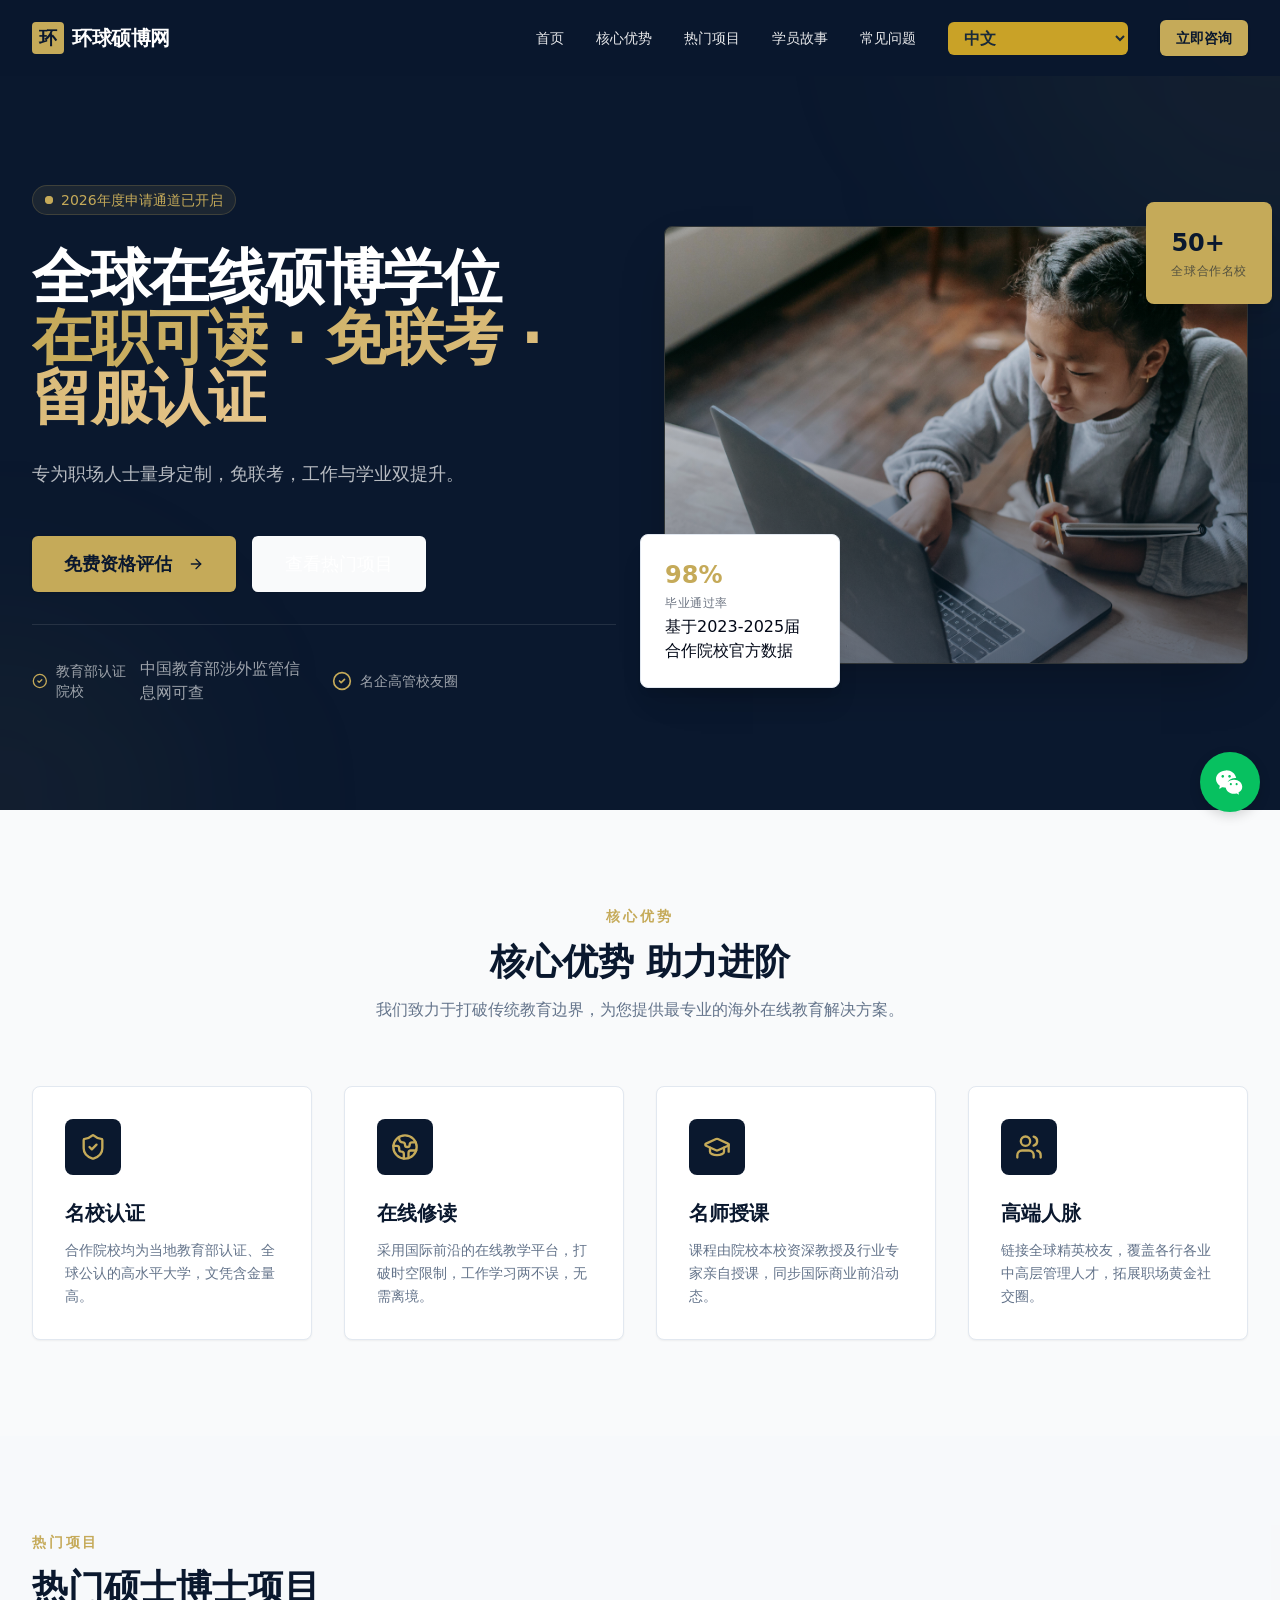
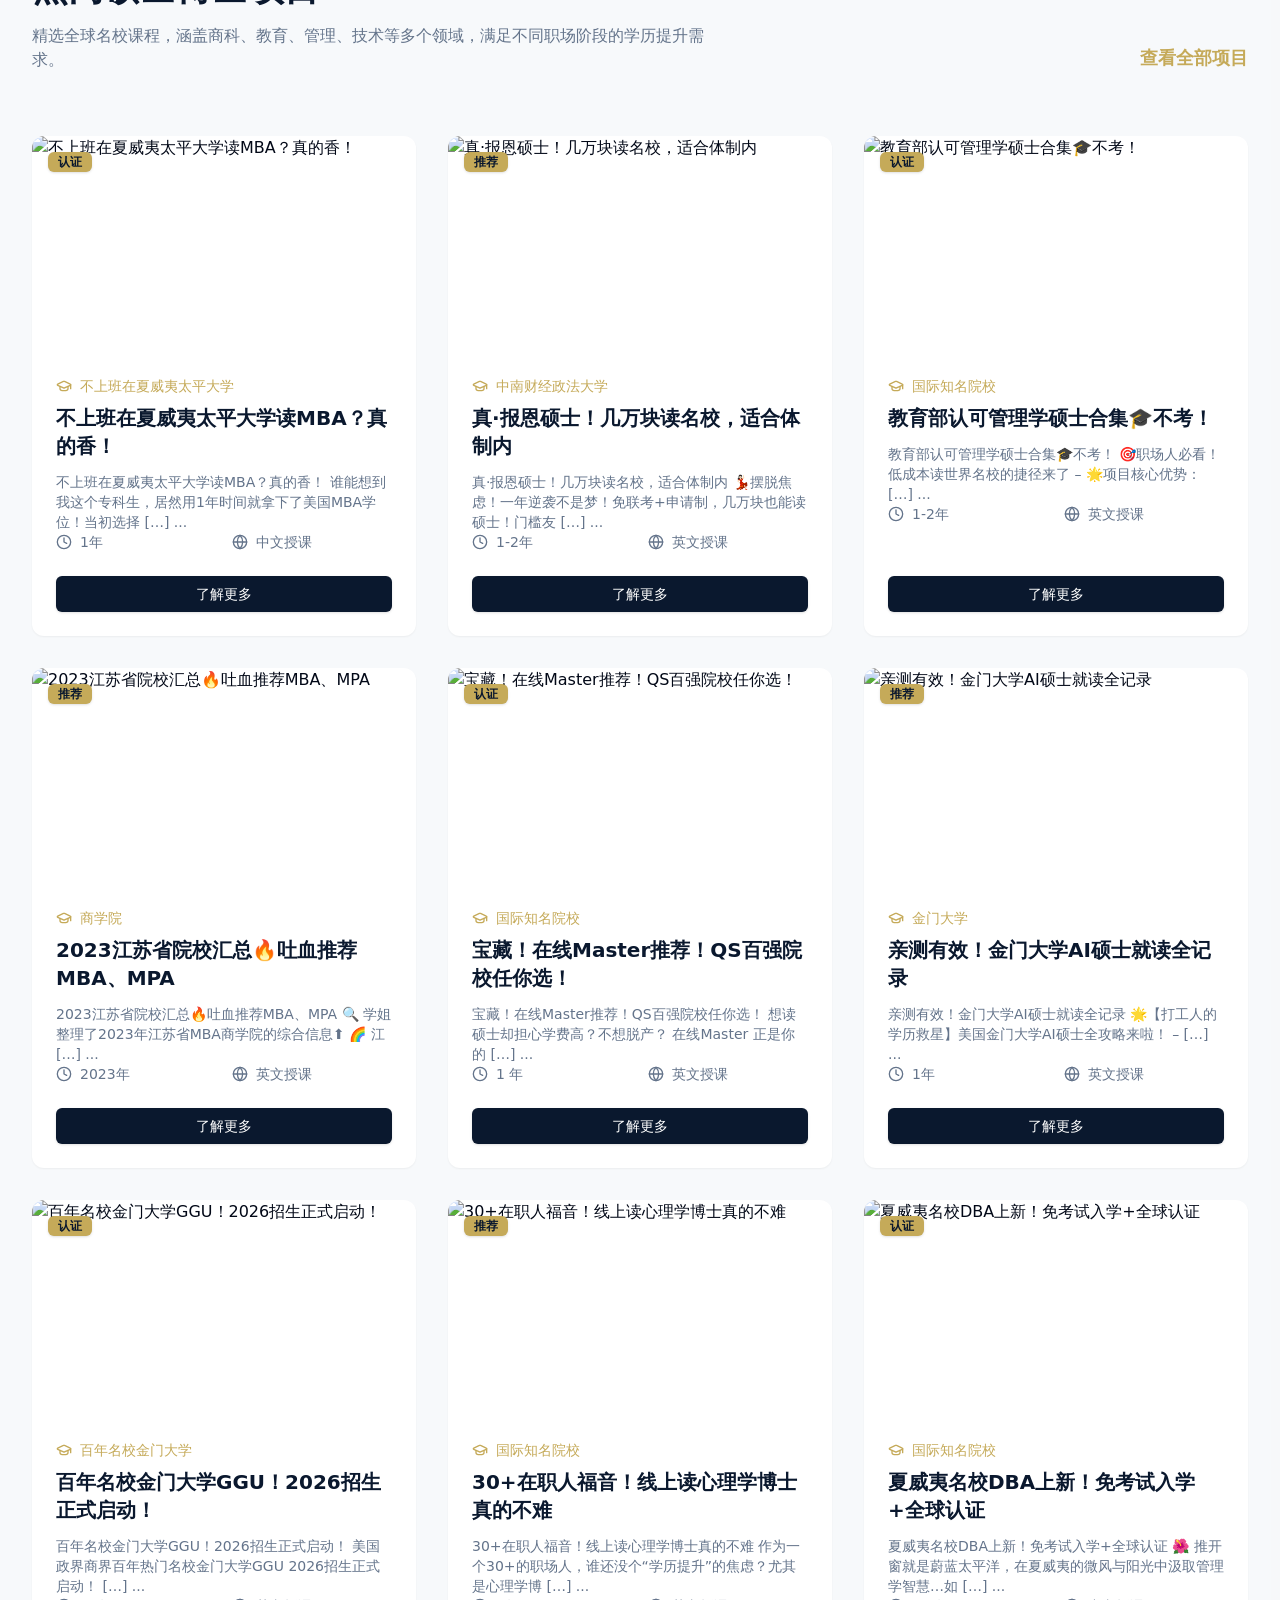
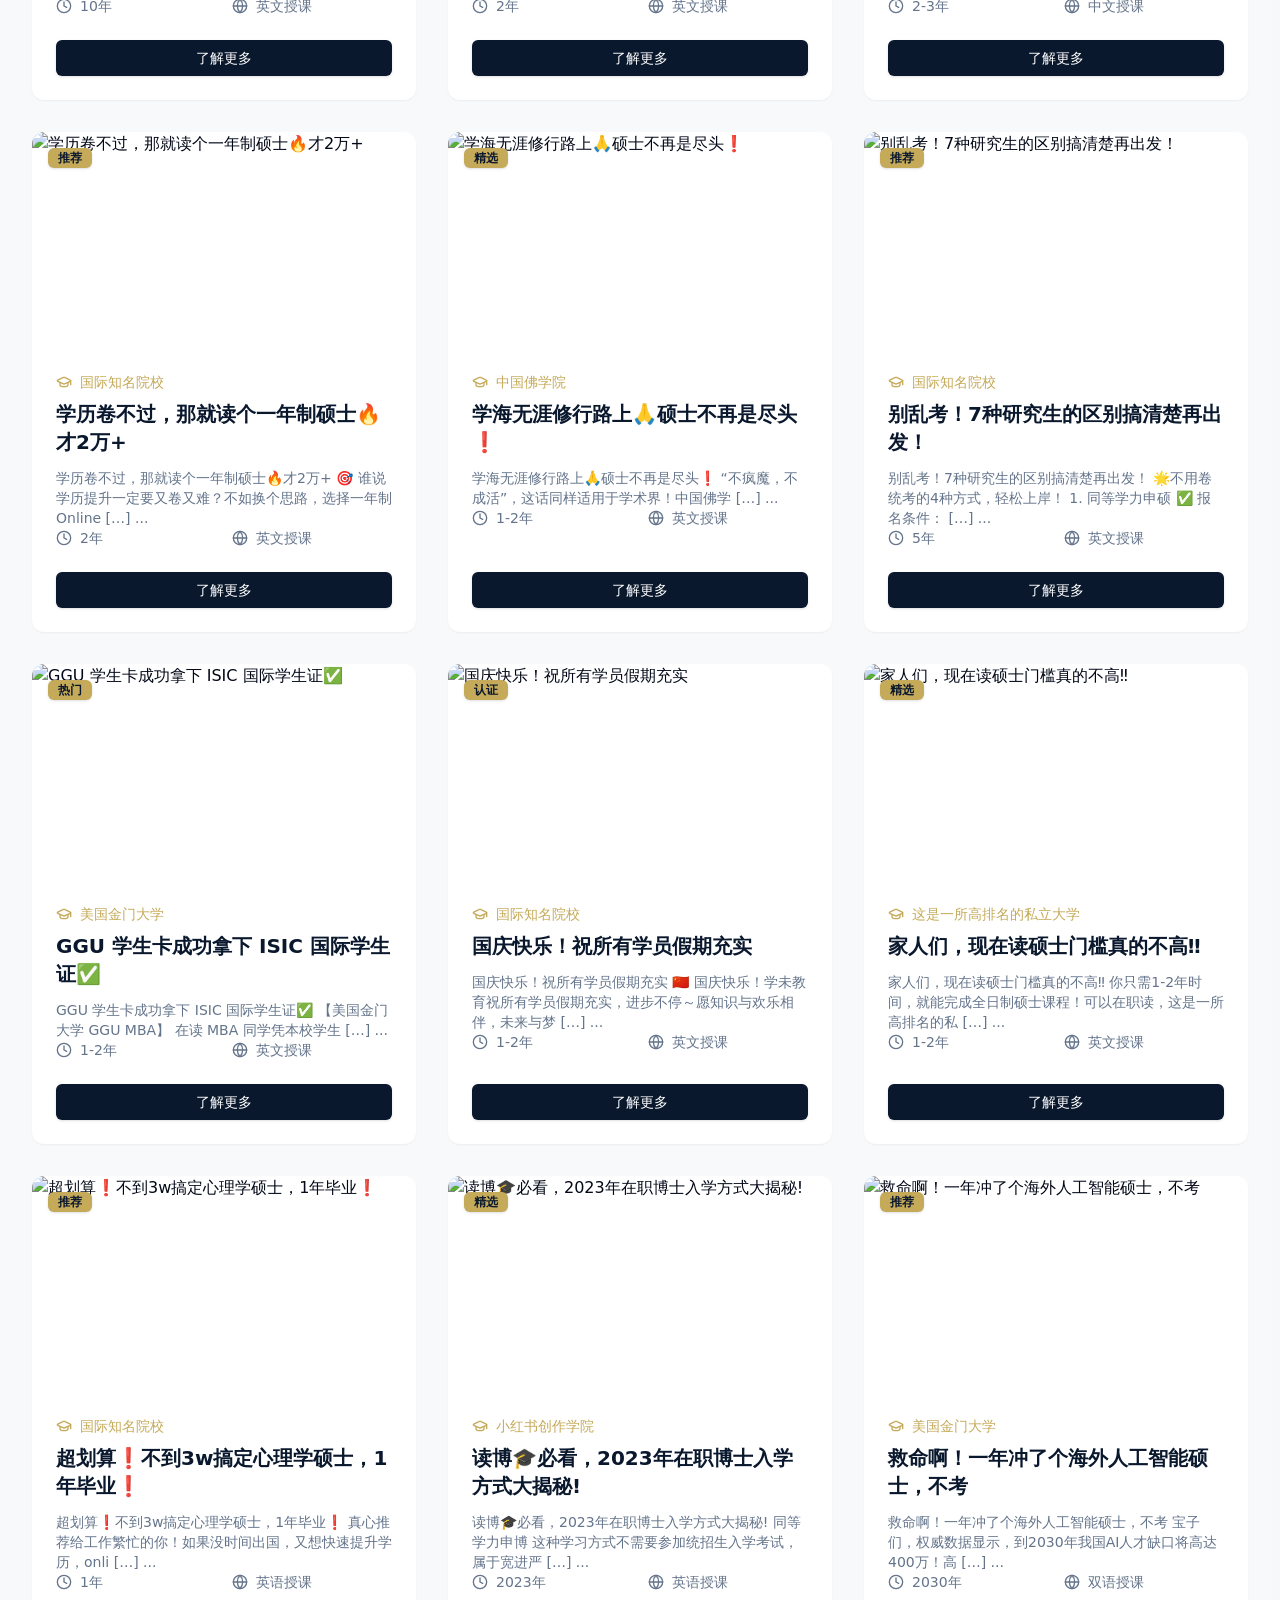
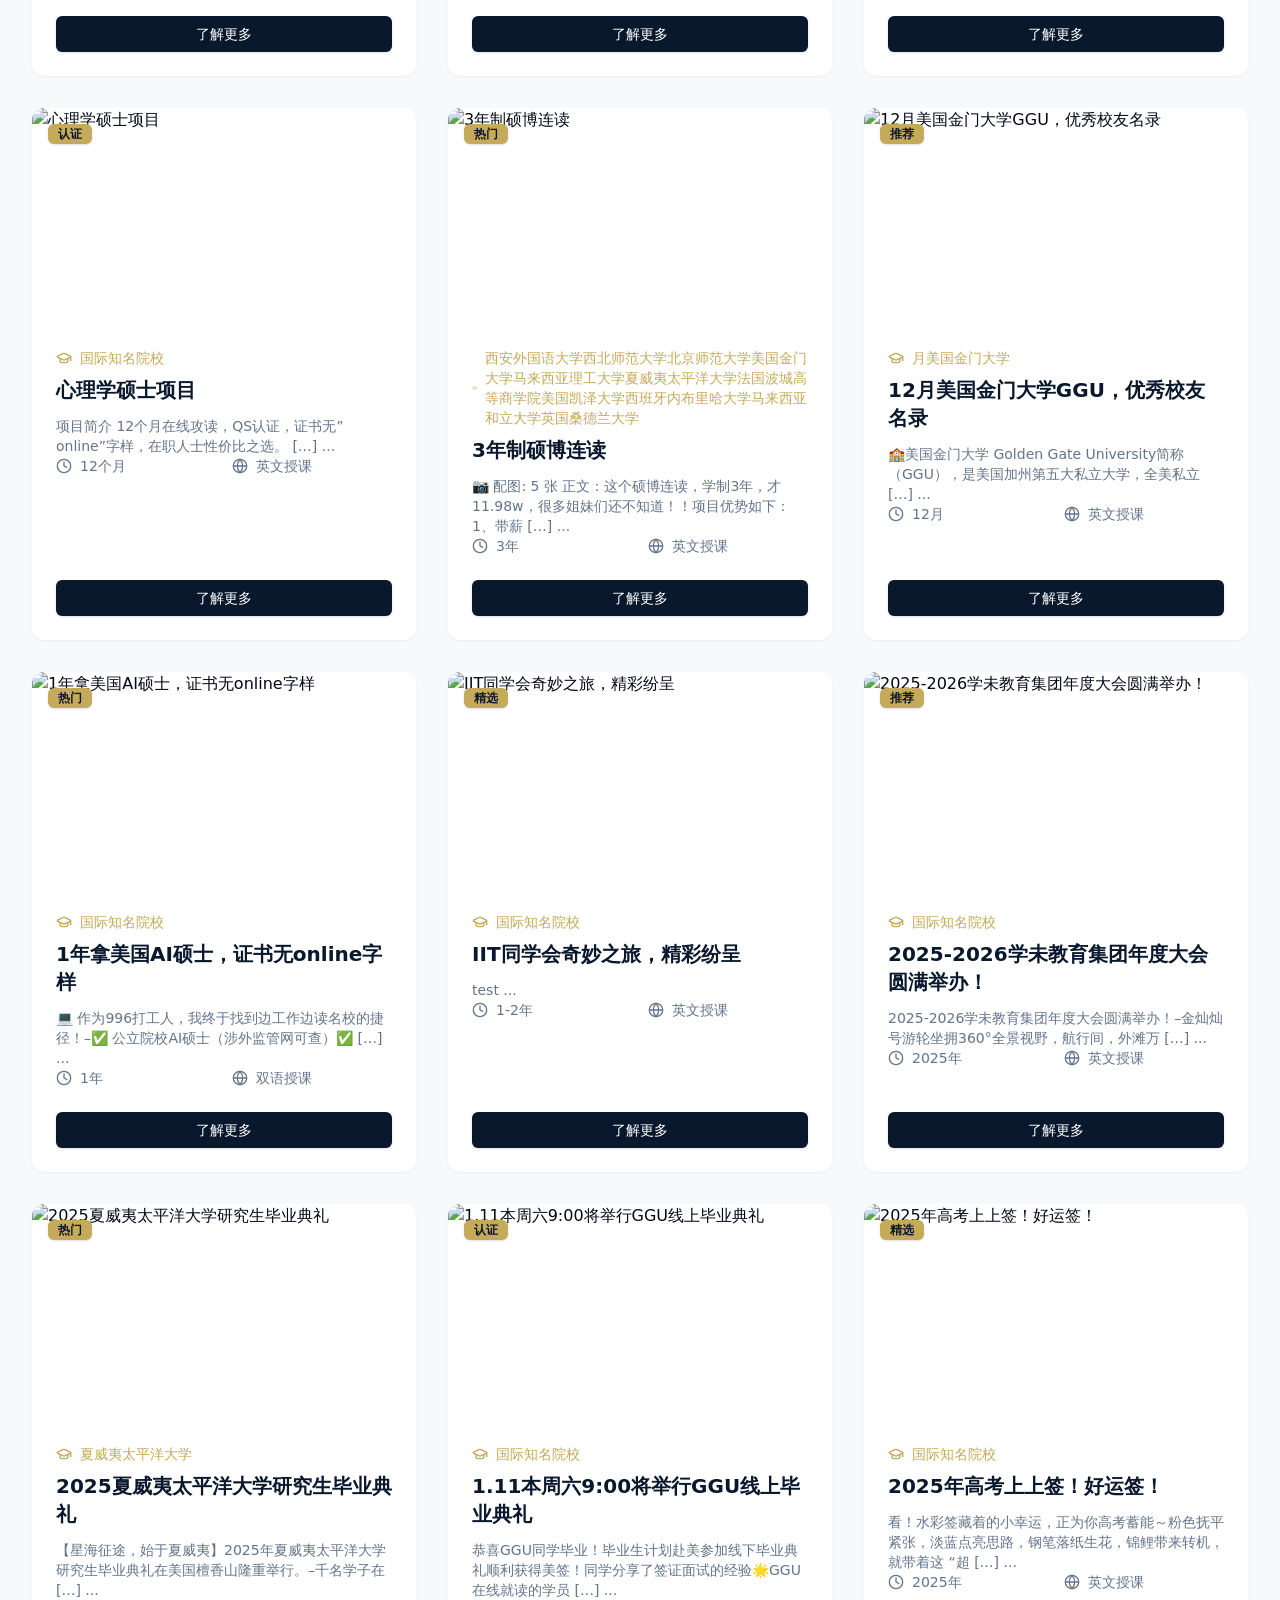
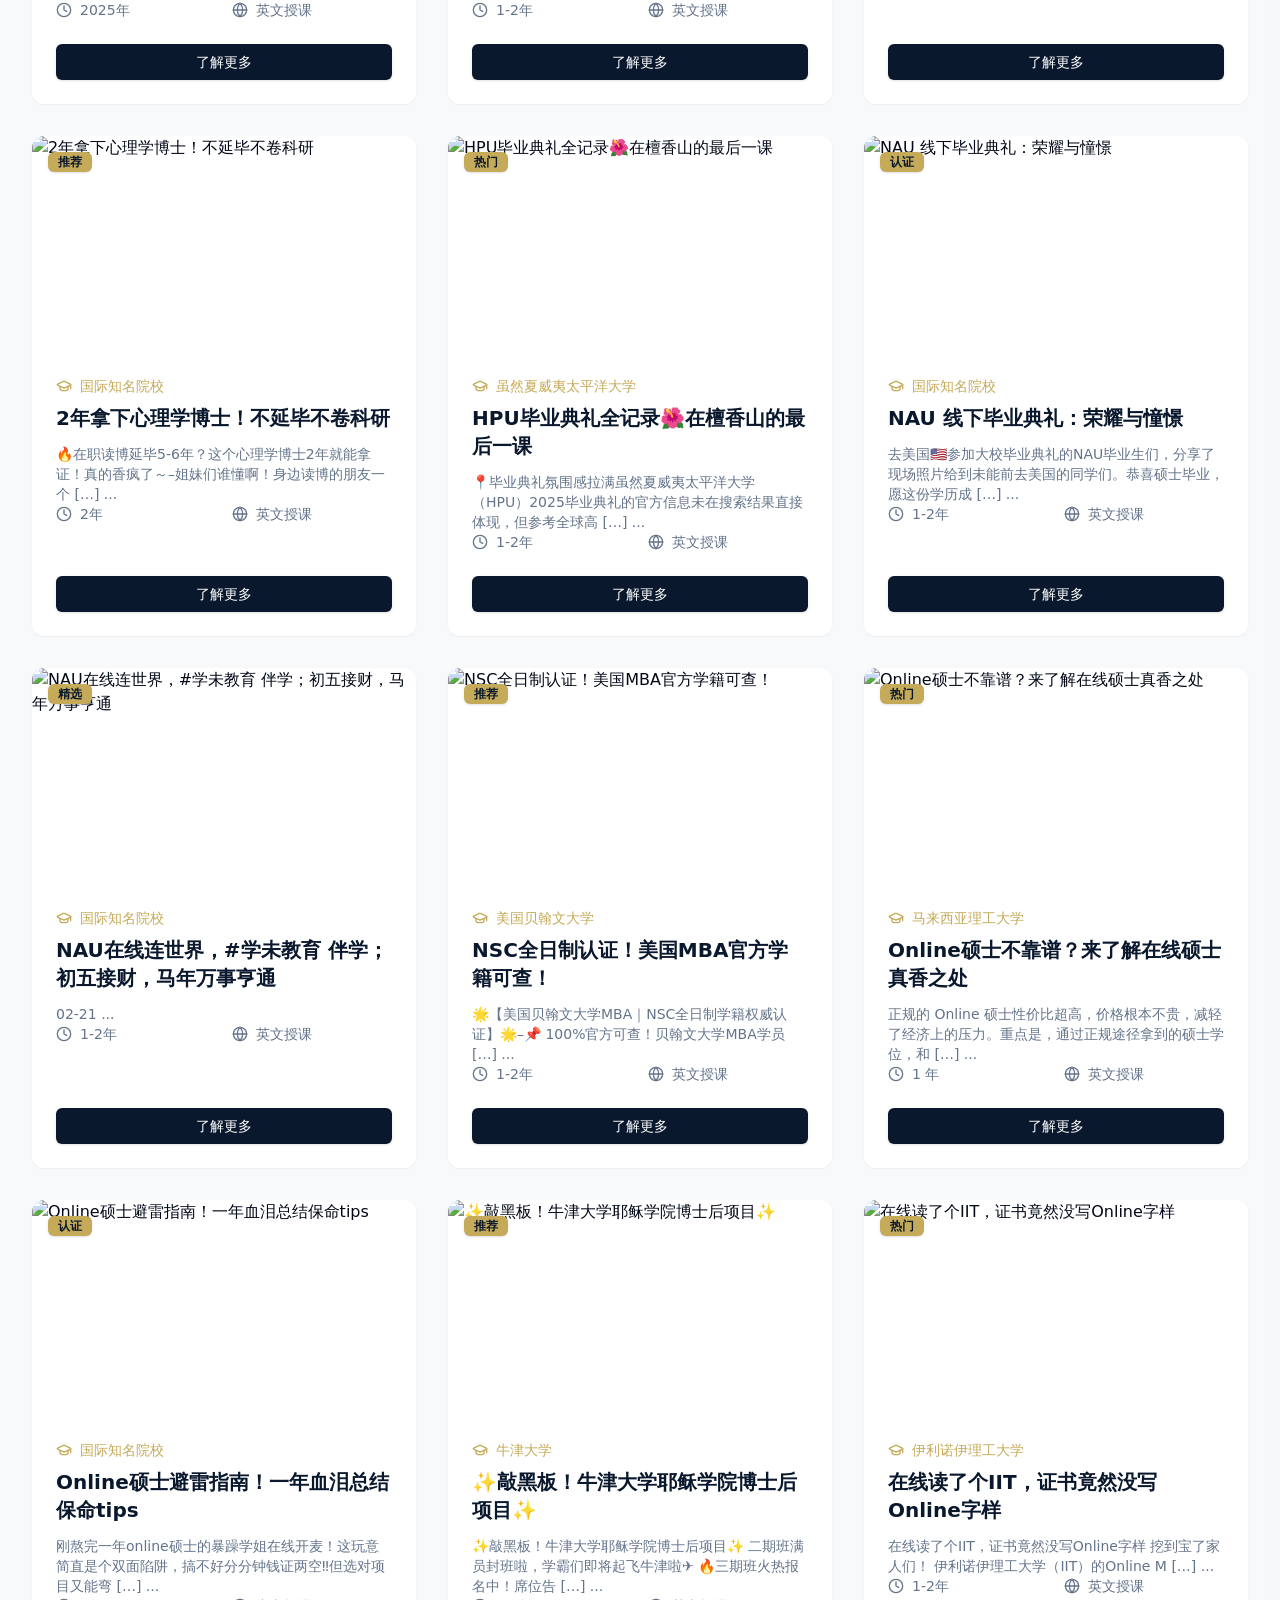
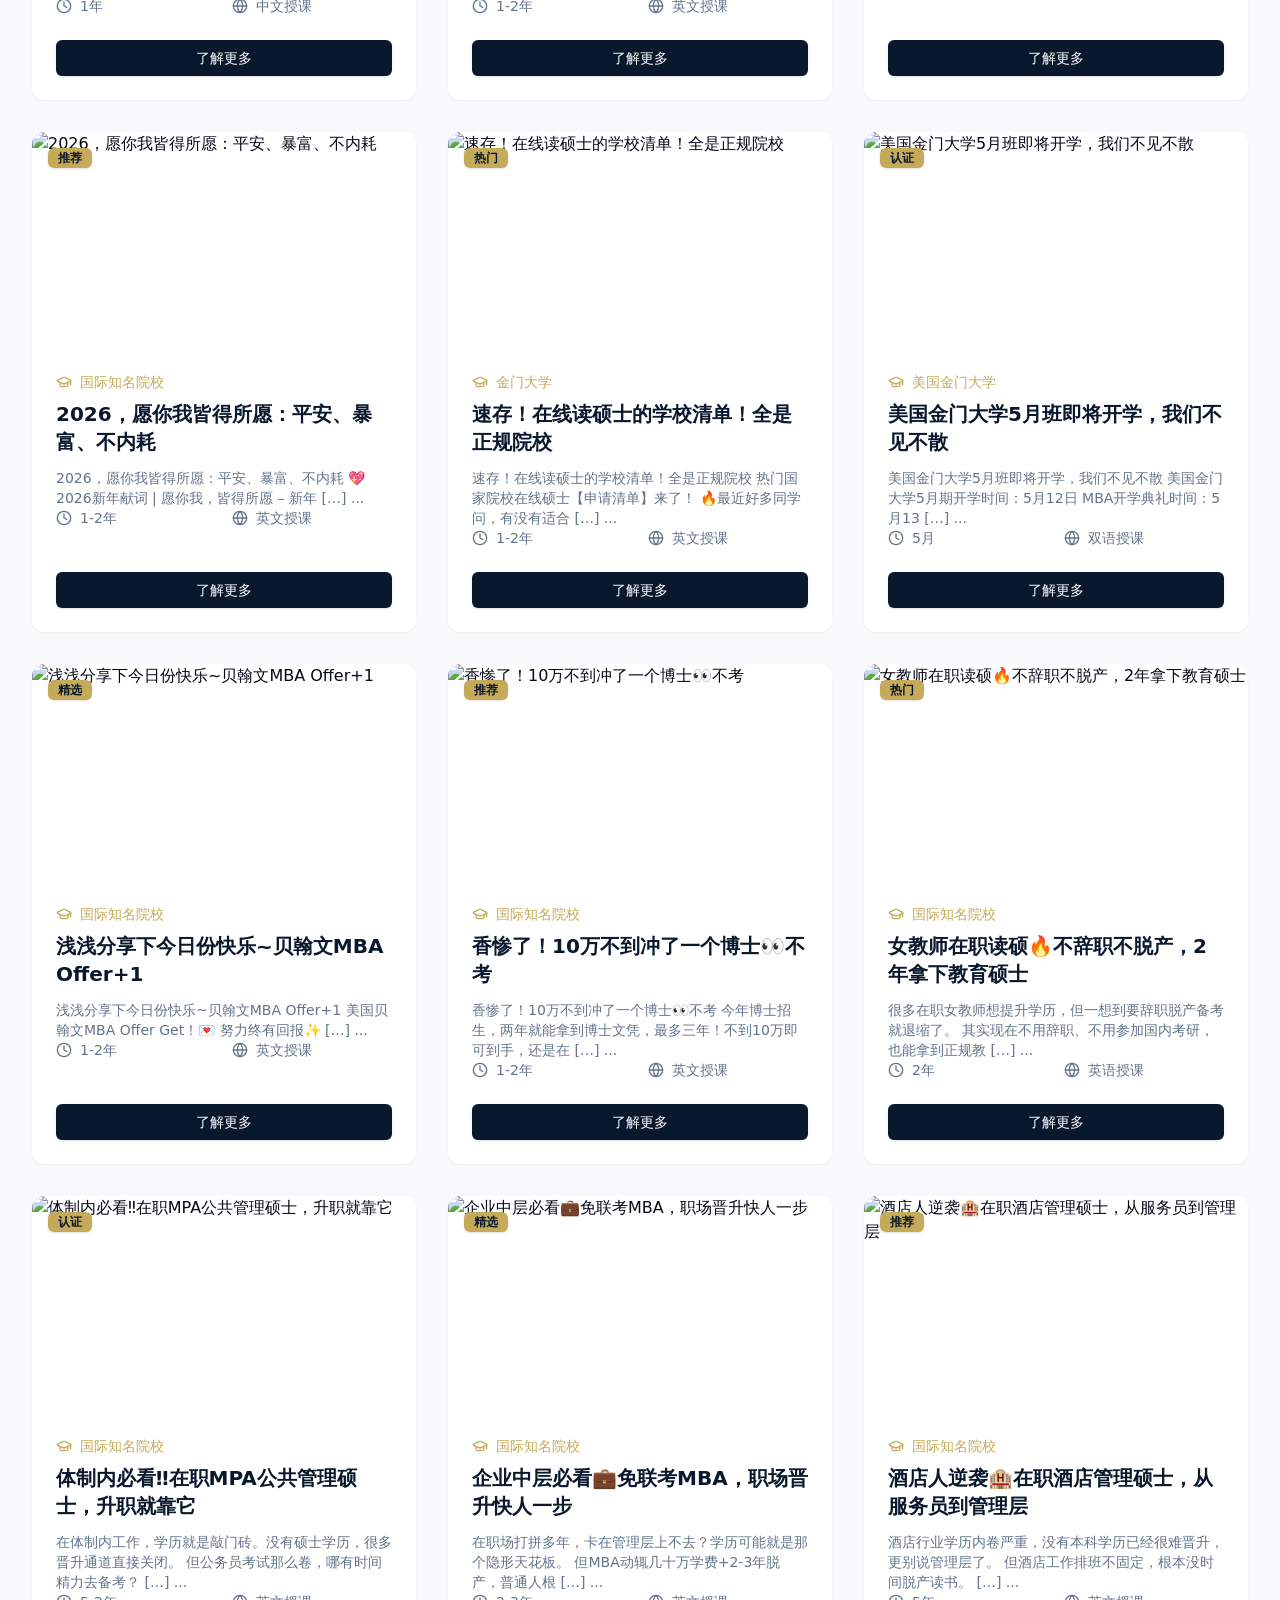
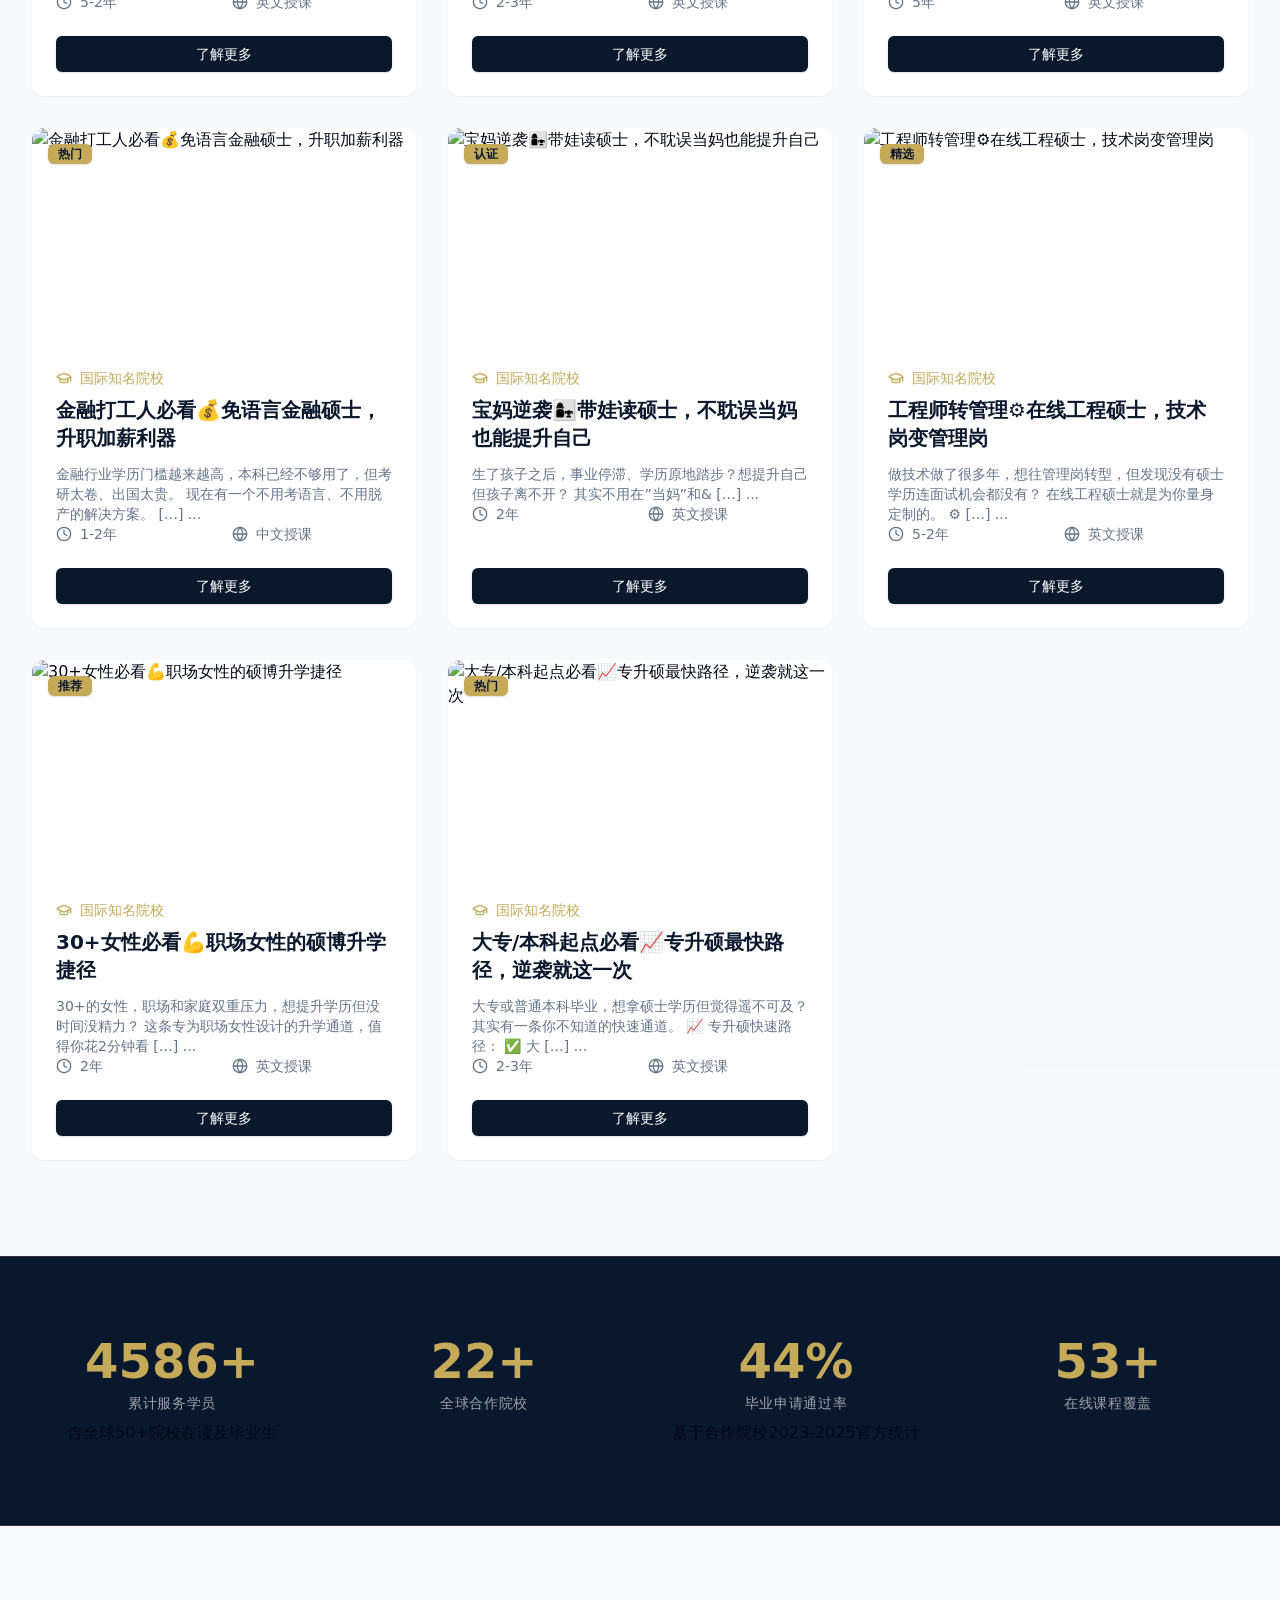
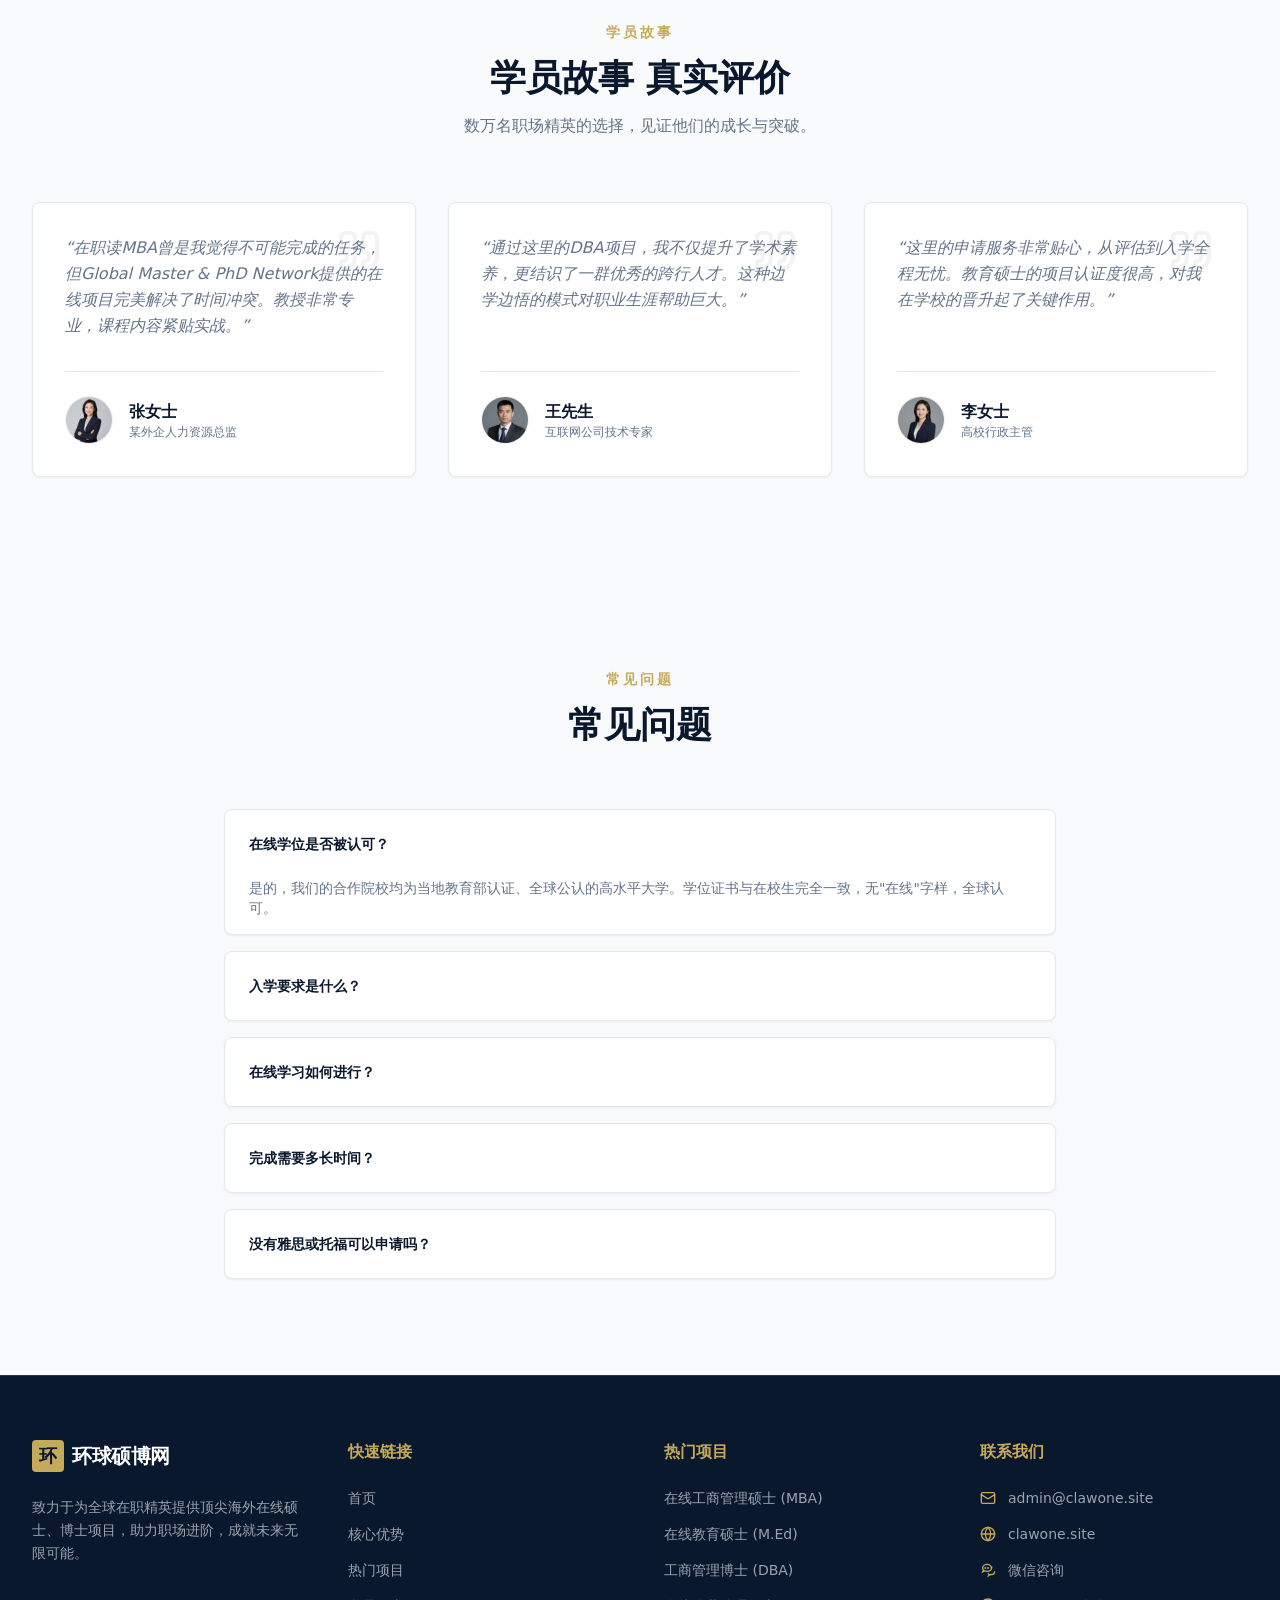
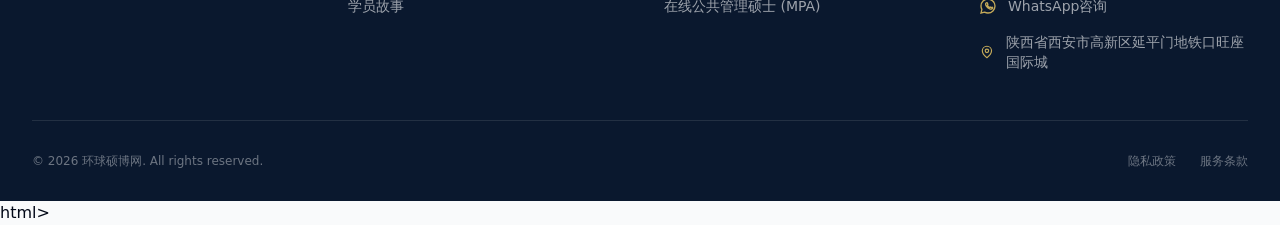
==== commit b32cfd17: "fix: SEO+GEO优化 - CSS外部化/删404 hreflang/widget async/删no-cache meta/加BreadcrumbList/加百度推送 - CSS外部化: 72" ====
--- a/index.html
+++ b/index.html
@@ -4,9 +4,7 @@
         <meta name="baidu-site-verification" content="codeva-s8CeXpCgsO" />
 <meta name="google-site-verification" content="JQV2P8bM3EXoOHUET3KoMcY8QsEklgBAlZxDclz6bQw" />
 
-<meta http-equiv="Cache-Control" content="no-cache, no-store, must-revalidate">
-<meta http-equiv="Pragma" content="no-cache">
-<meta http-equiv="Expires" content="0">
+
     <meta charset="UTF-8">
     <meta name="viewport" content="width=device-width, initial-scale=1.0">
     <title>环球硕博网 — 在职硕士 | 在职博士 | 免联考MBA | 留服认证</title>
@@ -47,37 +45,8 @@
       }
     }
     </script>
-    <style>
-*,:before,:after{--tw-border-spacing-x:0;--tw-border-spacing-y:0;--tw-translate-x:0;--tw-translate-y:0;--tw-rotate:0;--tw-skew-x:0;--tw-skew-y:0;--tw-scale-x:1;--tw-scale-y:1;--tw-pan-x: ;--tw-pan-y: ;--tw-pinch-zoom: ;--tw-scroll-snap-strictness:proximity;--tw-gradient-from-position: ;--tw-gradient-via-position: ;--tw-gradient-to-position: ;--tw-ordinal: ;--tw-slashed-zero: ;--tw-numeric-figure: ;--tw-numeric-spacing: ;--tw-numeric-fraction: ;--tw-ring-inset: ;--tw-ring-offset-width:0px;--tw-ring-offset-color:#fff;--tw-ring-color:#3b82f680;--tw-ring-offset-shadow:0 0 #0000;--tw-ring-shadow:0 0 #0000;--tw-shadow:0 0 #0000;--tw-shadow-colored:0 0 #0000;--tw-blur: ;--tw-brightness: ;--tw-contrast: ;--tw-grayscale: ;--tw-hue-rotate: ;--tw-invert: ;--tw-saturate: ;--tw-sepia: ;--tw-drop-shadow: ;--tw-backdrop-blur: ;--tw-backdrop-brightness: ;--tw-backdrop-contrast: ;--tw-backdrop-grayscale: ;--tw-backdrop-hue-rotate: ;--tw-backdrop-invert: ;--tw-backdrop-opacity: ;--tw-backdrop-saturate: ;--tw-backdrop-sepia: ;--tw-contain-size: ;--tw-contain-layout: ;--tw-contain-paint: ;--tw-contain-style: }::backdrop{--tw-border-spacing-x:0;--tw-border-spacing-y:0;--tw-translate-x:0;--tw-translate-y:0;--tw-rotate:0;--tw-skew-x:0;--tw-skew-y:0;--tw-scale-x:1;--tw-scale-y:1;--tw-pan-x: ;--tw-pan-y: ;--tw-pinch-zoom: ;--tw-scroll-snap-strictness:proximity;--tw-gradient-from-position: ;--tw-gradient-via-position: ;--tw-gradient-to-position: ;--tw-ordinal: ;--tw-slashed-zero: ;--tw-numeric-figure: ;--tw-numeric-spacing: ;--tw-numeric-fraction: ;--tw-ring-inset: ;--tw-ring-offset-width:0px;--tw-ring-offset-color:#fff;--tw-ring-color:#3b82f680;--tw-ring-offset-shadow:0 0 #0000;--tw-ring-shadow:0 0 #0000;--tw-shadow:0 0 #0000;--tw-shadow-colored:0 0 #0000;--tw-blur: ;--tw-brightness: ;--tw-contrast: ;--tw-grayscale: ;--tw-hue-rotate: ;--tw-invert: ;--tw-saturate: ;--tw-sepia: ;--tw-drop-shadow: ;--tw-backdrop-blur: ;--tw-backdrop-brightness: ;--tw-backdrop-contrast: ;--tw-backdrop-grayscale: ;--tw-backdrop-hue-rotate: ;--tw-backdrop-invert: ;--tw-backdrop-opacity: ;--tw-backdrop-saturate: ;--tw-backdrop-sepia: ;--tw-contain-size: ;--tw-contain-layout: ;--tw-contain-paint: ;--tw-contain-style: }*,:before,:after{box-sizing:border-box;border:0 solid #e5e7eb}:before,:after{--tw-content:""}html,:host{-webkit-text-size-adjust:100%;tab-size:4;font-feature-settings:normal;font-variation-settings:normal;-webkit-tap-highlight-color:transparent;font-family:ui-sans-serif,system-ui,sans-serif,Apple Color Emoji,Segoe UI Emoji,Segoe UI Symbol,Noto Color Emoji;line-height:1.5}body{line-height:inherit;margin:0}hr{height:0;color:inherit;border-top-width:1px}abbr:where([title]){-webkit-text-decoration:underline dotted;text-decoration:underline dotted}h1,h2,h3,h4,h5,h6{font-size:inherit;font-weight:inherit}a{color:inherit;-webkit-text-decoration:inherit;text-decoration:inherit}b,strong{font-weight:bolder}code,kbd,samp,pre{font-feature-settings:normal;font-variation-settings:normal;font-family:ui-monospace,SFMono-Regular,Menlo,Monaco,Consolas,Liberation Mono,Courier New,monospace;font-size:1em}small{font-size:80%}sub,sup{vertical-align:baseline;font-size:75%;line-height:0;position:relative}sub{bottom:-.25em}sup{top:-.5em}table{text-indent:0;border-color:inherit;border-collapse:collapse}button,input,optgroup,select,textarea{font-feature-settings:inherit;font-variation-settings:inherit;font-family:inherit;font-size:100%;font-weight:inherit;line-height:inherit;letter-spacing:inherit;color:inherit;margin:0;padding:0}button,select{text-transform:none}button,input:where([type=button]),input:where([type=reset]),input:where([type=submit]){-webkit-appearance:button;background-color:#0000;background-image:none}:-moz-focusring{outline:auto}:-moz-ui-invalid{box-shadow:none}progress{vertical-align:baseline}::-webkit-inner-spin-button{height:auto}::-webkit-outer-spin-button{height:auto}[type=search]{-webkit-appearance:textfield;outline-offset:-2px}::-webkit-search-decoration{-webkit-appearance:none}::-webkit-file-upload-button{-webkit-appearance:button;font:inherit}summary{display:list-item}blockquote,dl,dd,h1,h2,h3,h4,h5,h6,hr,figure,p,pre{margin:0}fieldset{margin:0;padding:0}legend{padding:0}ol,ul,menu{margin:0;padding:0;list-style:none}dialog{padding:0}textarea{resize:vertical}input::-moz-placeholder{opacity:1;color:#9ca3af}textarea::-moz-placeholder{opacity:1;color:#9ca3af}input::placeholder,textarea::placeholder{opacity:1;color:#9ca3af}button,[role=button]{cursor:pointer}:disabled{cursor:default}img,svg,video,canvas,audio,iframe,embed,object{vertical-align:middle;display:block}img,video{max-width:100%;height:auto}[hidden]:where(:not([hidden=until-found])){display:none}:root{--radius:.5rem;--background:210 20% 98%;--foreground:222.2 84% 4.9%;--card:0 0% 100%;--card-foreground:222.2 84% 4.9%;--popover:0 0% 100%;--popover-foreground:222.2 84% 4.9%;--primary:216 65% 11%;--primary-foreground:45 48% 56%;--secondary:45 48% 56%;--secondary-foreground:216 65% 11%;--muted:210 40% 96.1%;--muted-foreground:215.4 16.3% 46.9%;--accent:45 48% 56%;--accent-foreground:216 65% 11%;--brand-blue:216 65% 11%;--brand-gold:45 48% 56%;--destructive:0 84.2% 60.2%;--border:214.3 31.8% 91.4%;--input:214.3 31.8% 91.4%;--ring:222.2 84% 4.9%;--chart-1:12 76% 61%;--chart-2:173 58% 39%;--chart-3:197 37% 24%;--chart-4:43 74% 66%;--chart-5:27 87% 67%;--sidebar-background:0 0% 98%;--sidebar-foreground:240 5.3% 26.1%;--sidebar-primary:240 5.9% 10%;--sidebar-primary-foreground:0 0% 98%;--sidebar-accent:240 4.8% 95.9%;--sidebar-accent-foreground:240 5.9% 10%;--sidebar-border:220 13% 91%;--sidebar-ring:217.2 91.2% 59.8%;--destructive-foreground:210 40% 98%}.dark{--background:222.2 84% 4.9%;--foreground:210 40% 98%;--card:222.2 84% 4.9%;--card-foreground:210 40% 98%;--popover:222.2 84% 4.9%;--popover-foreground:210 40% 98%;--primary:210 40% 98%;--primary-foreground:222.2 47.4% 11.2%;--secondary:217.2 32.6% 17.5%;--secondary-foreground:210 40% 98%;--muted:217.2 32.6% 17.5%;--muted-foreground:215 20.2% 65.1%;--accent:217.2 32.6% 17.5%;--accent-foreground:210 40% 98%;--destructive:0 62.8% 30.6%;--border:217.2 32.6% 17.5%;--input:217.2 32.6% 17.5%;--ring:212.7 26.8% 83.9%;--chart-1:220 70% 50%;--chart-2:160 60% 45%;--chart-3:30 80% 55%;--chart-4:280 65% 60%;--chart-5:340 75% 55%;--sidebar-background:240 5.9% 10%;--sidebar-foreground:240 4.8% 95.9%;--sidebar-primary:224.3 76.3% 48%;--sidebar-primary-foreground:0 0% 100%;--sidebar-accent:240 3.7% 15.9%;--sidebar-accent-foreground:240 4.8% 95.9%;--sidebar-border:240 3.7% 15.9%;--sidebar-ring:217.2 91.2% 59.8%;--destructive-foreground:210 40% 98%}*{border-color:hsl(var(--border));scrollbar-width:thin;scrollbar-color:hsl(var(--border)) transparent}::-webkit-scrollbar{background:0 0;width:6px}::-webkit-scrollbar-thumb{background:hsl(var(--border));border-radius:3px}body{background-color:hsl(var(--background));color:hsl(var(--foreground));-webkit-font-smoothing:antialiased;-moz-osx-font-smoothing:grayscale;font-feature-settings:"rlig" 1, "calt" 1}.sr-only{clip:rect(0, 0, 0, 0);white-space:nowrap;border-width:0;width:1px;height:1px;margin:-1px;padding:0;position:absolute;overflow:hidden}.pointer-events-none{pointer-events:none}.visible{visibility:visible}.invisible{visibility:hidden}.fixed{position:fixed}.absolute{position:absolute}.relative{position:relative}.inset-0{inset:0}.inset-x-0{left:0;right:0}.inset-y-0{top:0;bottom:0}.-bottom-12{bottom:-3rem}.-bottom-6{bottom:-1.5rem}.-left-12{left:-3rem}.-left-6{left:-1.5rem}.-right-12{right:-3rem}.-right-6{right:-1.5rem}.-top-12{top:-3rem}.-top-6{top:-1.5rem}.bottom-0{bottom:0}.bottom-2{bottom:.5rem}.bottom-6{bottom:1.5rem}.left-0{left:0}.left-1\/2{left:50%}.left-2{left:.5rem}.left-4{left:1rem}.left-\[50\%\]{left:50%}.right-0{right:0}.right-1{right:.25rem}.right-2{right:.5rem}.right-3{right:.75rem}.right-4{right:1rem}.right-8{right:2rem}.top-0{top:0}.top-1\.5{top:.375rem}.top-1\/2{top:50%}.top-3\.5{top:.875rem}.top-4{top:1rem}.top-6{top:1.5rem}.top-\[1px\]{top:1px}.top-\[50\%\]{top:50%}.top-\[60\%\]{top:60%}.top-full{top:100%}.z-0{z-index:0}.z-10{z-index:10}.z-20{z-index:20}.z-40{z-index:40}.z-50{z-index:50}.z-\[1\]{z-index:1}.-mx-1{margin-left:-.25rem;margin-right:-.25rem}.mx-2{margin-left:.5rem;margin-right:.5rem}.mx-3\.5{margin-left:.875rem;margin-right:.875rem}.mx-auto{margin-left:auto;margin-right:auto}.my-0\.5{margin-top:.125rem;margin-bottom:.125rem}.my-1{margin-top:.25rem;margin-bottom:.25rem}.my-4{margin-top:1rem;margin-bottom:1rem}.my-6{margin-top:1.5rem;margin-bottom:1.5rem}.-ml-4{margin-left:-1rem}.-mt-4{margin-top:-1rem}.mb-1{margin-bottom:.25rem}.mb-12{margin-bottom:3rem}.mb-16{margin-bottom:4rem}.mb-2{margin-bottom:.5rem}.mb-3{margin-bottom:.75rem}.mb-6{margin-bottom:1.5rem}.mb-8{margin-bottom:2rem}.ml-1{margin-left:.25rem}.ml-2{margin-left:.5rem}.ml-4{margin-left:1rem}.ml-auto{margin-left:auto}.mr-2{margin-right:.5rem}.mt-1{margin-top:.25rem}.mt-1\.5{margin-top:.375rem}.mt-10{margin-top:2.5rem}.mt-2{margin-top:.5rem}.mt-24{margin-top:6rem}.mt-4{margin-top:1rem}.mt-6{margin-top:1.5rem}.mt-auto{margin-top:auto}.line-clamp-1{-webkit-line-clamp:1;-webkit-box-orient:vertical;display:-webkit-box;overflow:hidden}.block{display:block}.inline-block{display:inline-block}.flex{display:flex}.inline-flex{display:inline-flex}.table{display:table}.table-cell{display:table-cell}.table-row{display:table-row}.grid{display:grid}.list-item{display:list-item}.hidden{display:none}.aspect-\[4\/3\]{aspect-ratio:4/3}.aspect-square{aspect-ratio:1}.aspect-video{aspect-ratio:16/9}.size-3{width:.75rem;height:.75rem}.size-4{width:1rem;height:1rem}.size-\[--cell-size\]{width:var(--cell-size);height:var(--cell-size)}.h-1\.5{height:.375rem}.h-10{height:2.5rem}.h-11{height:2.75rem}.h-12{height:3rem}.h-14{height:3.5rem}.h-2{height:.5rem}.h-2\.5{height:.625rem}.h-3{height:.75rem}.h-3\.5{height:.875rem}.h-4{height:1rem}.h-5{height:1.25rem}.h-6{height:1.5rem}.h-7{height:1.75rem}.h-8{height:2rem}.h-9{height:2.25rem}.h-\[--cell-size\]{height:var(--cell-size)}.h-\[1px\]{height:1px}.h-\[400px\]{height:400px}.h-\[600px\]{height:600px}.h-\[var\(--radix-navigation-menu-viewport-height\)\]{height:var(--radix-navigation-menu-viewport-height)}.h-\[var\(--radix-select-trigger-height\)\]{height:var(--radix-select-trigger-height)}.h-auto{height:auto}.h-full{height:100%}.h-px{height:1px}.h-svh{height:100svh}.max-h-\[--radix-context-menu-content-available-height\]{max-height:var(--radix-context-menu-content-available-height)}.max-h-\[--radix-select-content-available-height\]{max-height:var(--radix-select-content-available-height)}.max-h-\[300px\]{max-height:300px}.max-h-\[var\(--radix-dropdown-menu-content-available-height\)\]{max-height:var(--radix-dropdown-menu-content-available-height)}.min-h-0{min-height:0}.min-h-\[60px\]{min-height:60px}.min-h-\[90vh\]{min-height:90vh}.min-h-screen{min-height:100vh}.min-h-svh{min-height:100svh}.w-0{width:0}.w-1{width:.25rem}.w-10{width:2.5rem}.w-12{width:3rem}.w-14{width:3.5rem}.w-2{width:.5rem}.w-2\.5{width:.625rem}.w-3{width:.75rem}.w-3\.5{width:.875rem}.w-3\/4{width:75%}.w-4{width:1rem}.w-5{width:1.25rem}.w-6{width:1.5rem}.w-64{width:16rem}.w-7{width:1.75rem}.w-72{width:18rem}.w-8{width:2rem}.w-9{width:2.25rem}.w-\[--cell-size\]{width:var(--cell-size)}.w-\[--sidebar-width\]{width:var(--sidebar-width)}.w-\[100px\]{width:100px}.w-\[1px\]{width:1px}.w-\[280px\]{width:280px}.w-\[400px\]{width:400px}.w-\[600px\]{width:600px}.w-auto{width:auto}.w-fit{width:-moz-fit-content;width:fit-content}.w-full{width:100%}.w-max{width:max-content}.w-px{width:1px}.min-w-0{min-width:0}.min-w-10{min-width:2.5rem}.min-w-5{min-width:1.25rem}.min-w-8{min-width:2rem}.min-w-9{min-width:2.25rem}.min-w-\[--cell-size\]{min-width:var(--cell-size)}.min-w-\[100px\]{min-width:100px}.min-w-\[120px\]{min-width:120px}.min-w-\[12rem\]{min-width:12rem}.min-w-\[8rem\]{min-width:8rem}.min-w-\[var\(--radix-select-trigger-width\)\]{min-width:var(--radix-select-trigger-width)}.min-w-full{min-width:100%}.max-w-2xl{max-width:42rem}.max-w-3xl{max-width:48rem}.max-w-4xl{max-width:56rem}.max-w-7xl{max-width:80rem}.max-w-\[--skeleton-width\]{max-width:var(--skeleton-width)}.max-w-\[200px\]{max-width:200px}.max-w-\[242px\]{max-width:242px}.max-w-full{max-width:100%}.max-w-lg{max-width:32rem}.max-w-max{max-width:max-content}.flex-1{flex:1}.flex-auto{flex:auto}.flex-initial{flex:0 auto}.shrink{flex-shrink:1}.shrink-0{flex-shrink:0}.flex-grow,.grow{flex-grow:1}.grow-0{flex-grow:0}.basis-full{flex-basis:100%}.caption-bottom{caption-side:bottom}.border-collapse{border-collapse:collapse}.origin-\[--radix-context-menu-content-transform-origin\]{transform-origin:var(--radix-context-menu-content-transform-origin)}.origin-\[--radix-dropdown-menu-content-transform-origin\]{transform-origin:var(--radix-dropdown-menu-content-transform-origin)}.origin-\[--radix-hover-card-content-transform-origin\]{transform-origin:var(--radix-hover-card-content-transform-origin)}.origin-\[--radix-menubar-content-transform-origin\]{transform-origin:var(--radix-menubar-content-transform-origin)}.origin-\[--radix-popover-content-transform-origin\]{transform-origin:var(--radix-popover-content-transform-origin)}.origin-\[--radix-select-content-transform-origin\]{transform-origin:var(--radix-select-content-transform-origin)}.origin-\[--radix-tooltip-content-transform-origin\]{transform-origin:var(--radix-tooltip-content-transform-origin)}.-translate-x-1\/2{--tw-translate-x:-50%;transform:translate(var(--tw-translate-x), var(--tw-translate-y)) rotate(var(--tw-rotate)) skewX(var(--tw-skew-x)) skewY(var(--tw-skew-y)) scaleX(var(--tw-scale-x)) scaleY(var(--tw-scale-y))}.-translate-x-px{--tw-translate-x:-1px;transform:translate(var(--tw-translate-x), var(--tw-translate-y)) rotate(var(--tw-rotate)) skewX(var(--tw-skew-x)) skewY(var(--tw-skew-y)) scaleX(var(--tw-scale-x)) scaleY(var(--tw-scale-y))}.-translate-y-1\/2{--tw-translate-y:-50%;transform:translate(var(--tw-translate-x), var(--tw-translate-y)) rotate(var(--tw-rotate)) skewX(var(--tw-skew-x)) skewY(var(--tw-skew-y)) scaleX(var(--tw-scale-x)) scaleY(var(--tw-scale-y))}.translate-x-1\/2{--tw-translate-x:50%;transform:translate(var(--tw-translate-x), var(--tw-translate-y)) rotate(var(--tw-rotate)) skewX(var(--tw-skew-x)) skewY(var(--tw-skew-y)) scaleX(var(--tw-scale-x)) scaleY(var(--tw-scale-y))}.translate-x-\[-50\%\]{--tw-translate-x:-50%;transform:translate(var(--tw-translate-x), var(--tw-translate-y)) rotate(var(--tw-rotate)) skewX(var(--tw-skew-x)) skewY(var(--tw-skew-y)) scaleX(var(--tw-scale-x)) scaleY(var(--tw-scale-y))}.translate-x-px{--tw-translate-x:1px;transform:translate(var(--tw-translate-x), var(--tw-translate-y)) rotate(var(--tw-rotate)) skewX(var(--tw-skew-x)) skewY(var(--tw-skew-y)) scaleX(var(--tw-scale-x)) scaleY(var(--tw-scale-y))}.translate-y-1\/2{--tw-translate-y:50%;transform:translate(var(--tw-translate-x), var(--tw-translate-y)) rotate(var(--tw-rotate)) skewX(var(--tw-skew-x)) skewY(var(--tw-skew-y)) scaleX(var(--tw-scale-x)) scaleY(var(--tw-scale-y))}.translate-y-\[-50\%\]{--tw-translate-y:-50%;transform:translate(var(--tw-translate-x), var(--tw-translate-y)) rotate(var(--tw-rotate)) skewX(var(--tw-skew-x)) skewY(var(--tw-skew-y)) scaleX(var(--tw-scale-x)) scaleY(var(--tw-scale-y))}.rotate-180{--tw-rotate:180deg;transform:translate(var(--tw-translate-x), var(--tw-translate-y)) rotate(var(--tw-rotate)) skewX(var(--tw-skew-x)) skewY(var(--tw-skew-y)) scaleX(var(--tw-scale-x)) scaleY(var(--tw-scale-y))}.rotate-45{--tw-rotate:45deg;transform:translate(var(--tw-translate-x), var(--tw-translate-y)) rotate(var(--tw-rotate)) skewX(var(--tw-skew-x)) skewY(var(--tw-skew-y)) scaleX(var(--tw-scale-x)) scaleY(var(--tw-scale-y))}.rotate-90{--tw-rotate:90deg;transform:translate(var(--tw-translate-x), var(--tw-translate-y)) rotate(var(--tw-rotate)) skewX(var(--tw-skew-x)) skewY(var(--tw-skew-y)) scaleX(var(--tw-scale-x)) scaleY(var(--tw-scale-y))}.transform{transform:translate(var(--tw-translate-x), var(--tw-translate-y)) rotate(var(--tw-rotate)) skewX(var(--tw-skew-x)) skewY(var(--tw-skew-y)) scaleX(var(--tw-scale-x)) scaleY(var(--tw-scale-y))}@keyframes fade-in{0%{opacity:0;transform:translateY(10px)}to{opacity:1;transform:translateY(0)}}.animate-fade-in{animation:.5s ease-out fade-in}@keyframes ping{75%,to{opacity:0;transform:scale(2)}}.animate-ping{animation:1s cubic-bezier(0,0,.2,1) infinite ping}@keyframes pulse{50%{opacity:.5}}.animate-pulse{animation:2s cubic-bezier(.4,0,.6,1) infinite pulse}@keyframes slide-in{0%{opacity:0;transform:translate(-20px)}to{opacity:1;transform:translate(0)}}.animate-slide-in{animation:.5s ease-out slide-in}@keyframes spin{to{transform:rotate(360deg)}}.animate-spin{animation:1s linear infinite spin}.cursor-default{cursor:default}.cursor-pointer{cursor:pointer}.touch-none{touch-action:none}.select-none{-webkit-user-select:none;user-select:none}.list-outside{list-style-position:outside}.list-decimal{list-style-type:decimal}.list-disc{list-style-type:disc}.list-none{list-style-type:none}.appearance-none{appearance:none}.grid-cols-1{grid-template-columns:repeat(1,minmax(0,1fr))}.grid-cols-2{grid-template-columns:repeat(2,minmax(0,1fr))}.flex-row{flex-direction:row}.flex-row-reverse{flex-direction:row-reverse}.flex-col{flex-direction:column}.flex-col-reverse{flex-direction:column-reverse}.flex-wrap{flex-wrap:wrap}.place-content-center{place-content:center}.items-start{align-items:flex-start}.items-end{align-items:flex-end}.items-center{align-items:center}.items-stretch{align-items:stretch}.justify-end{justify-content:flex-end}.justify-center{justify-content:center}.justify-between{justify-content:space-between}.gap-1{gap:.25rem}.gap-1\.5{gap:.375rem}.gap-12{gap:3rem}.gap-2{gap:.5rem}.gap-3{gap:.75rem}.gap-4{gap:1rem}.gap-6{gap:1.5rem}.gap-8{gap:2rem}.gap-x-2{-moz-column-gap:.5rem;column-gap:.5rem}.gap-x-4{-moz-column-gap:1rem;column-gap:1rem}.gap-y-1{row-gap:.25rem}.gap-y-2{row-gap:.5rem}.space-x-1>:not([hidden])~:not([hidden]){--tw-space-x-reverse:0;margin-right:calc(.25rem * var(--tw-space-x-reverse));margin-left:calc(.25rem * calc(1 - var(--tw-space-x-reverse)))}.space-x-2>:not([hidden])~:not([hidden]){--tw-space-x-reverse:0;margin-right:calc(.5rem * var(--tw-space-x-reverse));margin-left:calc(.5rem * calc(1 - var(--tw-space-x-reverse)))}.space-y-1\.5>:not([hidden])~:not([hidden]){--tw-space-y-reverse:0;margin-top:calc(.375rem * calc(1 - var(--tw-space-y-reverse)));margin-bottom:calc(.375rem * var(--tw-space-y-reverse))}.space-y-2>:not([hidden])~:not([hidden]){--tw-space-y-reverse:0;margin-top:calc(.5rem * calc(1 - var(--tw-space-y-reverse)));margin-bottom:calc(.5rem * var(--tw-space-y-reverse))}.space-y-4>:not([hidden])~:not([hidden]){--tw-space-y-reverse:0;margin-top:calc(1rem * calc(1 - var(--tw-space-y-reverse)));margin-bottom:calc(1rem * var(--tw-space-y-reverse))}.space-y-8>:not([hidden])~:not([hidden]){--tw-space-y-reverse:0;margin-top:calc(2rem * calc(1 - var(--tw-space-y-reverse)));margin-bottom:calc(2rem * var(--tw-space-y-reverse))}.divide-y>:not([hidden])~:not([hidden]){--tw-divide-y-reverse:0;border-top-width:calc(1px * calc(1 - var(--tw-divide-y-reverse)));border-bottom-width:calc(1px * var(--tw-divide-y-reverse))}.divide-border>:not([hidden])~:not([hidden]){border-color:hsl(var(--border))}.justify-self-end{justify-self:end}.overflow-auto{overflow:auto}.overflow-hidden{overflow:hidden}.overflow-x-auto{overflow-x:auto}.overflow-y-auto{overflow-y:auto}.overflow-x-hidden{overflow-x:hidden}.truncate{text-overflow:ellipsis;white-space:nowrap;overflow:hidden}.whitespace-normal{white-space:normal}.whitespace-nowrap{white-space:nowrap}.break-words{overflow-wrap:break-word}.rounded{border-radius:.25rem}.rounded-\[2px\]{border-radius:2px}.rounded-\[inherit\]{border-radius:inherit}.rounded-full{border-radius:9999px}.rounded-lg{border-radius:var(--radius)}.rounded-md{border-radius:calc(var(--radius) - 2px)}.rounded-none{border-radius:0}.rounded-sm{border-radius:calc(var(--radius) - 4px)}.rounded-xl{border-radius:.75rem}.rounded-l-md{border-top-left-radius:calc(var(--radius) - 2px);border-bottom-left-radius:calc(var(--radius) - 2px)}.rounded-r-md{border-top-right-radius:calc(var(--radius) - 2px);border-bottom-right-radius:calc(var(--radius) - 2px)}.rounded-t{border-top-left-radius:.25rem;border-top-right-radius:.25rem}.rounded-t-\[10px\]{border-top-left-radius:10px;border-top-right-radius:10px}.rounded-tl-sm{border-top-left-radius:calc(var(--radius) - 4px)}.border{border-width:1px}.border-0{border-width:0}.border-2{border-width:2px}.border-\[0\.7px\]{border-width:.7px}.border-\[1\.5px\]{border-width:1.5px}.border-y{border-top-width:1px;border-bottom-width:1px}.border-b{border-bottom-width:1px}.border-b-2{border-bottom-width:2px}.border-l{border-left-width:1px}.border-l-4{border-left-width:4px}.border-r{border-right-width:1px}.border-t{border-top-width:1px}.border-solid{border-style:solid}.border-dashed{border-style:dashed}.border-none{border-style:none}.border-\[--color-border\]{border-color:var(--color-border)}.border-border{border-color:hsl(var(--border))}.border-border\/50{border-color:hsl(var(--border) / .5)}.border-brand-gold\/20{border-color:hsl(var(--brand-gold) / .2)}.border-current{border-color:currentColor}.border-destructive{border-color:hsl(var(--destructive))}.border-destructive\/50{border-color:hsl(var(--destructive) / .5)}.border-gray-200{--tw-border-opacity:1;border-color:rgb(229 231 235/var(--tw-border-opacity,1))}.border-gray-300{--tw-border-opacity:1;border-color:rgb(209 213 219/var(--tw-border-opacity,1))}.border-input{border-color:hsl(var(--input))}.border-muted-foreground\/30{border-color:hsl(var(--muted-foreground) / .3)}.border-primary{border-color:hsl(var(--primary))}.border-primary\/50{border-color:hsl(var(--primary) / .5)}.border-red-200{--tw-border-opacity:1;border-color:rgb(254 202 202/var(--tw-border-opacity,1))}.border-sidebar-border{border-color:hsl(var(--sidebar-border))}.border-transparent{border-color:#0000}.border-white\/10{border-color:#ffffff1a}.border-white\/20{border-color:#fff3}.border-l-transparent{border-left-color:#0000}.border-t-transparent{border-top-color:#0000}.bg-\[--color-bg\]{background-color:var(--color-bg)}.bg-accent{background-color:hsl(var(--accent))}.bg-background{background-color:hsl(var(--background))}.bg-background\/90{background-color:hsl(var(--background) / .9)}.bg-black\/10{background-color:#0000001a}.bg-black\/80{background-color:#000c}.bg-border{background-color:hsl(var(--border))}.bg-brand-gold{background-color:hsl(var(--brand-gold))}.bg-brand-gold\/10{background-color:hsl(var(--brand-gold) / .1)}.bg-brand-gold\/5{background-color:hsl(var(--brand-gold) / .05)}.bg-card{background-color:hsl(var(--card))}.bg-destructive{background-color:hsl(var(--destructive))}.bg-destructive\/10{background-color:hsl(var(--destructive) / .1)}.bg-foreground{background-color:hsl(var(--foreground))}.bg-gray-100{--tw-bg-opacity:1;background-color:rgb(243 244 246/var(--tw-bg-opacity,1))}.bg-muted{background-color:hsl(var(--muted))}.bg-muted\/20{background-color:hsl(var(--muted) / .2)}.bg-muted\/30{background-color:hsl(var(--muted) / .3)}.bg-muted\/40{background-color:hsl(var(--muted) / .4)}.bg-muted\/50{background-color:hsl(var(--muted) / .5)}.bg-muted\/80{background-color:hsl(var(--muted) / .8)}.bg-popover{background-color:hsl(var(--popover))}.bg-primary{background-color:hsl(var(--primary))}.bg-primary\/10{background-color:hsl(var(--primary) / .1)}.bg-primary\/20{background-color:hsl(var(--primary) / .2)}.bg-primary\/95{background-color:hsl(var(--primary) / .95)}.bg-red-100{--tw-bg-opacity:1;background-color:rgb(254 226 226/var(--tw-bg-opacity,1))}.bg-red-50{--tw-bg-opacity:1;background-color:rgb(254 242 242/var(--tw-bg-opacity,1))}.bg-secondary{background-color:hsl(var(--secondary))}.bg-sidebar{background-color:hsl(var(--sidebar-background))}.bg-sidebar-border{background-color:hsl(var(--sidebar-border))}.bg-transparent{background-color:#0000}.bg-white{--tw-bg-opacity:1;background-color:rgb(255 255 255/var(--tw-bg-opacity,1))}.bg-gradient-to-t{background-image:linear-gradient(to top, var(--tw-gradient-stops))}.from-primary\/60{--tw-gradient-from:hsl(var(--primary) / .6) var(--tw-gradient-from-position);--tw-gradient-to:hsl(var(--primary) / 0) var(--tw-gradient-to-position);--tw-gradient-stops:var(--tw-gradient-from), var(--tw-gradient-to)}.to-transparent{--tw-gradient-to:transparent var(--tw-gradient-to-position)}.fill-current{fill:currentColor}.fill-primary{fill:hsl(var(--primary))}.stroke-current{stroke:currentColor}.object-cover{-o-object-fit:cover;object-fit:cover}.p-0{padding:0}.p-1{padding:.25rem}.p-2{padding:.5rem}.p-3{padding:.75rem}.p-4{padding:1rem}.p-6{padding:1.5rem}.p-8{padding:2rem}.p-\[1px\]{padding:1px}.px-1{padding-left:.25rem;padding-right:.25rem}.px-1\.5{padding-left:.375rem;padding-right:.375rem}.px-2{padding-left:.5rem;padding-right:.5rem}.px-2\.5{padding-left:.625rem;padding-right:.625rem}.px-3{padding-left:.75rem;padding-right:.75rem}.px-4{padding-left:1rem;padding-right:1rem}.px-5{padding-left:1.25rem;padding-right:1.25rem}.px-6{padding-left:1.5rem;padding-right:1.5rem}.px-8{padding-left:2rem;padding-right:2rem}.px-\[--cell-size\]{padding-left:var(--cell-size);padding-right:var(--cell-size)}.py-0\.5{padding-top:.125rem;padding-bottom:.125rem}.py-1{padding-top:.25rem;padding-bottom:.25rem}.py-1\.5{padding-top:.375rem;padding-bottom:.375rem}.py-2{padding-top:.5rem;padding-bottom:.5rem}.py-20{padding-top:5rem;padding-bottom:5rem}.py-24{padding-top:6rem;padding-bottom:6rem}.py-3{padding-top:.75rem;padding-bottom:.75rem}.py-3\.5{padding-top:.875rem;padding-bottom:.875rem}.py-4{padding-top:1rem;padding-bottom:1rem}.py-5{padding-top:1.25rem;padding-bottom:1.25rem}.py-6{padding-top:1.5rem;padding-bottom:1.5rem}.pb-3{padding-bottom:.75rem}.pb-4{padding-bottom:1rem}.pb-6{padding-bottom:1.5rem}.pb-8{padding-bottom:2rem}.pl-1{padding-left:.25rem}.pl-2{padding-left:.5rem}.pl-2\.5{padding-left:.625rem}.pl-3{padding-left:.75rem}.pl-4{padding-left:1rem}.pl-8{padding-left:2rem}.pr-1{padding-right:.25rem}.pr-2{padding-right:.5rem}.pr-2\.5{padding-right:.625rem}.pr-3{padding-right:.75rem}.pr-8{padding-right:2rem}.pt-0{padding-top:0}.pt-16{padding-top:4rem}.pt-20{padding-top:5rem}.pt-3{padding-top:.75rem}.pt-4{padding-top:1rem}.pt-6{padding-top:1.5rem}.pt-8{padding-top:2rem}.text-left{text-align:left}.text-center{text-align:center}.align-middle{vertical-align:middle}.font-mono{font-family:ui-monospace,SFMono-Regular,Menlo,Monaco,Consolas,Liberation Mono,Courier New,monospace}.font-sans{font-family:ui-sans-serif,system-ui,sans-serif,Apple Color Emoji,Segoe UI Emoji,Segoe UI Symbol,Noto Color Emoji}.text-2xl{font-size:1.5rem;line-height:2rem}.text-3xl{font-size:1.875rem;line-height:2.25rem}.text-4xl{font-size:2.25rem;line-height:2.5rem}.text-\[0\.8rem\]{font-size:.8rem}.text-base{font-size:1rem;line-height:1.5rem}.text-lg{font-size:1.125rem;line-height:1.75rem}.text-sm{font-size:.875rem;line-height:1.25rem}.text-xl{font-size:1.25rem;line-height:1.75rem}.text-xs{font-size:.75rem;line-height:1rem}.font-bold{font-weight:700}.font-medium{font-weight:500}.font-normal{font-weight:400}.font-semibold{font-weight:600}.uppercase{text-transform:uppercase}.lowercase{text-transform:lowercase}.italic{font-style:italic}.tabular-nums{--tw-numeric-spacing:tabular-nums;font-variant-numeric:var(--tw-ordinal) var(--tw-slashed-zero) var(--tw-numeric-figure) var(--tw-numeric-spacing) var(--tw-numeric-fraction)}.leading-6{line-height:1.5rem}.leading-\[1\.15\]{line-height:1.15}.leading-none{line-height:1}.leading-relaxed{line-height:1.625}.tracking-\[0\.2em\]{letter-spacing:.2em}.tracking-tight{letter-spacing:-.025em}.tracking-wider{letter-spacing:.05em}.tracking-widest{letter-spacing:.1em}.text-accent-foreground{color:hsl(var(--accent-foreground))}.text-brand-gold{color:hsl(var(--brand-gold))}.text-card-foreground{color:hsl(var(--card-foreground))}.text-current{color:currentColor}.text-destructive{color:hsl(var(--destructive))}.text-destructive-foreground{color:hsl(var(--destructive-foreground))}.text-foreground{color:hsl(var(--foreground))}.text-gray-500{--tw-text-opacity:1;color:rgb(107 114 128/var(--tw-text-opacity,1))}.text-gray-700{--tw-text-opacity:1;color:rgb(55 65 81/var(--tw-text-opacity,1))}.text-gray-800{--tw-text-opacity:1;color:rgb(31 41 55/var(--tw-text-opacity,1))}.text-muted-foreground{color:hsl(var(--muted-foreground))}.text-popover-foreground{color:hsl(var(--popover-foreground))}.text-primary{color:hsl(var(--primary))}.text-primary-foreground{color:hsl(var(--primary-foreground))}.text-primary\/5{color:hsl(var(--primary) / .05)}.text-primary\/60{color:hsl(var(--primary) / .6)}.text-red-600{--tw-text-opacity:1;color:rgb(220 38 38/var(--tw-text-opacity,1))}.text-red-700{--tw-text-opacity:1;color:rgb(185 28 28/var(--tw-text-opacity,1))}.text-red-800{--tw-text-opacity:1;color:rgb(153 27 27/var(--tw-text-opacity,1))}.text-secondary-foreground{color:hsl(var(--secondary-foreground))}.text-sidebar-foreground{color:hsl(var(--sidebar-foreground))}.text-sidebar-foreground\/70{color:hsl(var(--sidebar-foreground) / .7)}.text-white{--tw-text-opacity:1;color:rgb(255 255 255/var(--tw-text-opacity,1))}.text-white\/40{color:#fff6}.text-white\/60{color:#fff9}.text-white\/70{color:#ffffffb3}.text-white\/90{color:#ffffffe6}.underline{text-decoration-line:underline}.underline-offset-4{text-underline-offset:4px}.opacity-0{opacity:0}.opacity-50{opacity:.5}.opacity-60{opacity:.6}.opacity-70{opacity:.7}.opacity-75{opacity:.75}.shadow{--tw-shadow:0 1px 3px 0 #0000001a, 0 1px 2px -1px #0000001a;--tw-shadow-colored:0 1px 3px 0 var(--tw-shadow-color), 0 1px 2px -1px var(--tw-shadow-color);box-shadow:var(--tw-ring-offset-shadow,0 0 #0000), var(--tw-ring-shadow,0 0 #0000), var(--tw-shadow)}.shadow-2xl{--tw-shadow:0 25px 50px -12px #00000040;--tw-shadow-colored:0 25px 50px -12px var(--tw-shadow-color);box-shadow:var(--tw-ring-offset-shadow,0 0 #0000), var(--tw-ring-shadow,0 0 #0000), var(--tw-shadow)}.shadow-\[0_0_0_1px_hsl\(var\(--sidebar-border\)\)\]{--tw-shadow:0 0 0 1px hsl(var(--sidebar-border));--tw-shadow-colored:0 0 0 1px var(--tw-shadow-color);box-shadow:var(--tw-ring-offset-shadow,0 0 #0000), var(--tw-ring-shadow,0 0 #0000), var(--tw-shadow)}.shadow-lg{--tw-shadow:0 10px 15px -3px #0000001a, 0 4px 6px -4px #0000001a;--tw-shadow-colored:0 10px 15px -3px var(--tw-shadow-color), 0 4px 6px -4px var(--tw-shadow-color);box-shadow:var(--tw-ring-offset-shadow,0 0 #0000), var(--tw-ring-shadow,0 0 #0000), var(--tw-shadow)}.shadow-md{--tw-shadow:0 4px 6px -1px #0000001a, 0 2px 4px -2px #0000001a;--tw-shadow-colored:0 4px 6px -1px var(--tw-shadow-color), 0 2px 4px -2px var(--tw-shadow-color);box-shadow:var(--tw-ring-offset-shadow,0 0 #0000), var(--tw-ring-shadow,0 0 #0000), var(--tw-shadow)}.shadow-none{--tw-shadow:0 0 #0000;--tw-shadow-colored:0 0 #0000;box-shadow:var(--tw-ring-offset-shadow,0 0 #0000), var(--tw-ring-shadow,0 0 #0000), var(--tw-shadow)}.shadow-sm{--tw-shadow:0 1px 2px 0 #0000000d;--tw-shadow-colored:0 1px 2px 0 var(--tw-shadow-color);box-shadow:var(--tw-ring-offset-shadow,0 0 #0000), var(--tw-ring-shadow,0 0 #0000), var(--tw-shadow)}.shadow-xl{--tw-shadow:0 20px 25px -5px #0000001a, 0 8px 10px -6px #0000001a;--tw-shadow-colored:0 20px 25px -5px var(--tw-shadow-color), 0 8px 10px -6px var(--tw-shadow-color);box-shadow:var(--tw-ring-offset-shadow,0 0 #0000), var(--tw-ring-shadow,0 0 #0000), var(--tw-shadow)}.outline-none{outline-offset:2px;outline:2px solid #0000}.outline{outline-style:solid}.ring-0{--tw-ring-offset-shadow:var(--tw-ring-inset) 0 0 0 var(--tw-ring-offset-width) var(--tw-ring-offset-color);--tw-ring-shadow:var(--tw-ring-inset) 0 0 0 calc(0px + var(--tw-ring-offset-width)) var(--tw-ring-color);box-shadow:var(--tw-ring-offset-shadow), var(--tw-ring-shadow), var(--tw-shadow,0 0 #0000)}.ring-1{--tw-ring-offset-shadow:var(--tw-ring-inset) 0 0 0 var(--tw-ring-offset-width) var(--tw-ring-offset-color);--tw-ring-shadow:var(--tw-ring-inset) 0 0 0 calc(1px + var(--tw-ring-offset-width)) var(--tw-ring-color);box-shadow:var(--tw-ring-offset-shadow), var(--tw-ring-shadow), var(--tw-shadow,0 0 #0000)}.ring-ring{--tw-ring-color:hsl(var(--ring))}.ring-sidebar-ring{--tw-ring-color:hsl(var(--sidebar-ring))}.ring-offset-background{--tw-ring-offset-color:hsl(var(--background))}.blur-\[100px\]{--tw-blur:blur(100px);filter:var(--tw-blur) var(--tw-brightness) var(--tw-contrast) var(--tw-grayscale) var(--tw-hue-rotate) var(--tw-invert) var(--tw-saturate) var(--tw-sepia) var(--tw-drop-shadow)}.blur-\[120px\]{--tw-blur:blur(120px);filter:var(--tw-blur) var(--tw-brightness) var(--tw-contrast) var(--tw-grayscale) var(--tw-hue-rotate) var(--tw-invert) var(--tw-saturate) var(--tw-sepia) var(--tw-drop-shadow)}.filter{filter:var(--tw-blur) var(--tw-brightness) var(--tw-contrast) var(--tw-grayscale) var(--tw-hue-rotate) var(--tw-invert) var(--tw-saturate) var(--tw-sepia) var(--tw-drop-shadow)}.backdrop-blur-md{--tw-backdrop-blur:blur(12px);-webkit-backdrop-filter:var(--tw-backdrop-blur) var(--tw-backdrop-brightness) var(--tw-backdrop-contrast) var(--tw-backdrop-grayscale) var(--tw-backdrop-hue-rotate) var(--tw-backdrop-invert) var(--tw-backdrop-opacity) var(--tw-backdrop-saturate) var(--tw-backdrop-sepia);backdrop-filter:var(--tw-backdrop-blur) var(--tw-backdrop-brightness) var(--tw-backdrop-contrast) var(--tw-backdrop-grayscale) var(--tw-backdrop-hue-rotate) var(--tw-backdrop-invert) var(--tw-backdrop-opacity) var(--tw-backdrop-saturate) var(--tw-backdrop-sepia)}.{--tw-backdrop-blur:blur(4px);-webkit-backdrop-filter:var(--tw-backdrop-blur) var(--tw-backdrop-brightness) var(--tw-backdrop-contrast) var(--tw-backdrop-grayscale) var(--tw-backdrop-hue-rotate) var(--tw-backdrop-invert) var(--tw-backdrop-opacity) var(--tw-backdrop-saturate) var(--tw-backdrop-sepia);backdrop-filter:var(--tw-backdrop-blur) var(--tw-backdrop-brightness) var(--tw-backdrop-contrast) var(--tw-backdrop-grayscale) var(--tw-backdrop-hue-rotate) var(--tw-backdrop-invert) var(--tw-backdrop-opacity) var(--tw-backdrop-saturate) var(--tw-backdrop-sepia)}.transition{transition-property:color,background-color,border-color,text-decoration-color,fill,stroke,opacity,box-shadow,transform,filter,-webkit-backdrop-filter,backdrop-filter;transition-duration:.15s;transition-timing-function:cubic-bezier(.4,0,.2,1)}.transition-\[left\,right\,width\]{transition-property:left,right,width;transition-duration:.15s;transition-timing-function:cubic-bezier(.4,0,.2,1)}.transition-\[margin\,opacity\]{transition-property:margin,opacity;transition-duration:.15s;transition-timing-function:cubic-bezier(.4,0,.2,1)}.transition-\[width\,height\,padding\]{transition-property:width,height,padding;transition-duration:.15s;transition-timing-function:cubic-bezier(.4,0,.2,1)}.transition-\[width\]{transition-property:width;transition-duration:.15s;transition-timing-function:cubic-bezier(.4,0,.2,1)}.transition-all{transition-property:all;transition-duration:.15s;transition-timing-function:cubic-bezier(.4,0,.2,1)}.transition-colors{transition-property:color,background-color,border-color,text-decoration-color,fill,stroke;transition-duration:.15s;transition-timing-function:cubic-bezier(.4,0,.2,1)}.transition-opacity{transition-property:opacity;transition-duration:.15s;transition-timing-function:cubic-bezier(.4,0,.2,1)}.transition-transform{transition-property:transform;transition-duration:.15s;transition-timing-function:cubic-bezier(.4,0,.2,1)}.duration-1000{transition-duration:1s}.duration-200{transition-duration:.2s}.duration-300{transition-duration:.3s}.duration-500{transition-duration:.5s}.ease-in-out{transition-timing-function:cubic-bezier(.4,0,.2,1)}.ease-linear{transition-timing-function:linear}@keyframes enter{0%{opacity:var(--tw-enter-opacity,1);transform:translate3d(var(--tw-enter-translate-x,0), var(--tw-enter-translate-y,0), 0) scale3d(var(--tw-enter-scale,1), var(--tw-enter-scale,1), var(--tw-enter-scale,1)) rotate(var(--tw-enter-rotate,0))}}@keyframes exit{to{opacity:var(--tw-exit-opacity,1);transform:translate3d(var(--tw-exit-translate-x,0), var(--tw-exit-translate-y,0), 0) scale3d(var(--tw-exit-scale,1), var(--tw-exit-scale,1), var(--tw-exit-scale,1)) rotate(var(--tw-exit-rotate,0))}}.animate-in{--tw-enter-opacity:initial;--tw-enter-scale:initial;--tw-enter-rotate:initial;--tw-enter-translate-x:initial;--tw-enter-translate-y:initial;animation-name:enter;animation-duration:.15s}.fade-in-0{--tw-enter-opacity:0}.zoom-in-95{--tw-enter-scale:.95}.duration-1000{animation-duration:1s}.duration-200{animation-duration:.2s}.duration-300{animation-duration:.3s}.duration-500{animation-duration:.5s}.ease-in-out{animation-timing-function:cubic-bezier(.4,0,.2,1)}.ease-linear{animation-timing-function:linear}.\[--cell-size\:2rem\]{--cell-size:2rem}.\[animation-delay\:200ms\]{animation-delay:.2s}.\[animation-delay\:500ms\]{animation-delay:.5s}.\[animation-delay\:700ms\]{animation-delay:.7s}.gradient-text{background-image:linear-gradient(to right, var(--tw-gradient-stops));--tw-gradient-from:hsl(var(--brand-gold)) var(--tw-gradient-from-position);--tw-gradient-to:#e5c48a var(--tw-gradient-to-position);--tw-gradient-stops:var(--tw-gradient-from), var(--tw-gradient-to);color:#0000;-webkit-background-clip:text;background-clip:text}.text-balance{text-wrap:balance}.text-pretty{text-wrap:pretty}.file\:border-0::file-selector-button{border-width:0}.file\:bg-transparent::file-selector-button{background-color:#0000}.file\:text-sm::file-selector-button{font-size:.875rem;line-height:1.25rem}.file\:font-medium::file-selector-button{font-weight:500}.file\:text-foreground::file-selector-button{color:hsl(var(--foreground))}.placeholder\:text-gray-800::placeholder{--tw-text-opacity:1;color:rgb(31 41 55/var(--tw-text-opacity,1))}.placeholder\:text-muted-foreground::placeholder{color:hsl(var(--muted-foreground))}.after\:absolute:after{content:var(--tw-content);position:absolute}.after\:-inset-2:after{content:var(--tw-content);inset:-.5rem}.after\:inset-y-0:after{content:var(--tw-content);top:0;bottom:0}.after\:left-1\/2:after{content:var(--tw-content);left:50%}.after\:w-1:after{content:var(--tw-content);width:.25rem}.after\:w-\[2px\]:after{content:var(--tw-content);width:2px}.after\:-translate-x-1\/2:after{content:var(--tw-content);--tw-translate-x:-50%;transform:translate(var(--tw-translate-x), var(--tw-translate-y)) rotate(var(--tw-rotate)) skewX(var(--tw-skew-x)) skewY(var(--tw-skew-y)) scaleX(var(--tw-scale-x)) scaleY(var(--tw-scale-y))}.first\:mt-4:first-child{margin-top:1rem}.first\:rounded-l-md:first-child{border-top-left-radius:calc(var(--radius) - 2px);border-bottom-left-radius:calc(var(--radius) - 2px)}.first\:border-l:first-child{border-left-width:1px}.last\:mb-4:last-child{margin-bottom:1rem}.last\:rounded-r-md:last-child{border-top-right-radius:calc(var(--radius) - 2px);border-bottom-right-radius:calc(var(--radius) - 2px)}.hover\:-translate-y-1:hover{--tw-translate-y:-.25rem;transform:translate(var(--tw-translate-x), var(--tw-translate-y)) rotate(var(--tw-rotate)) skewX(var(--tw-skew-x)) skewY(var(--tw-skew-y)) scaleX(var(--tw-scale-x)) scaleY(var(--tw-scale-y))}.hover\:border-gray-200:hover{--tw-border-opacity:1;border-color:rgb(229 231 235/var(--tw-border-opacity,1))}.hover\:bg-accent:hover{background-color:hsl(var(--accent))}.hover\:bg-background:hover{background-color:hsl(var(--background))}.hover\:bg-brand-gold\/90:hover{background-color:hsl(var(--brand-gold) / .9)}.hover\:bg-destructive\/80:hover{background-color:hsl(var(--destructive) / .8)}.hover\:bg-destructive\/90:hover{background-color:hsl(var(--destructive) / .9)}.hover\:bg-gray-50:hover{--tw-bg-opacity:1;background-color:rgb(249 250 251/var(--tw-bg-opacity,1))}.hover\:bg-muted:hover{background-color:hsl(var(--muted))}.hover\:bg-muted\/40:hover{background-color:hsl(var(--muted) / .4)}.hover\:bg-muted\/50:hover{background-color:hsl(var(--muted) / .5)}.hover\:bg-primary\/5:hover{background-color:hsl(var(--primary) / .05)}.hover\:bg-primary\/80:hover{background-color:hsl(var(--primary) / .8)}.hover\:bg-primary\/90:hover{background-color:hsl(var(--primary) / .9)}.hover\:bg-secondary\/80:hover{background-color:hsl(var(--secondary) / .8)}.hover\:bg-sidebar-accent:hover{background-color:hsl(var(--sidebar-accent))}.hover\:bg-white\/10:hover{background-color:#ffffff1a}.hover\:text-accent-foreground:hover{color:hsl(var(--accent-foreground))}.hover\:text-brand-gold:hover{color:hsl(var(--brand-gold))}.hover\:text-foreground:hover{color:hsl(var(--foreground))}.hover\:text-gray-800:hover{--tw-text-opacity:1;color:rgb(31 41 55/var(--tw-text-opacity,1))}.hover\:text-muted-foreground:hover{color:hsl(var(--muted-foreground))}.hover\:text-sidebar-accent-foreground:hover{color:hsl(var(--sidebar-accent-foreground))}.hover\:text-white:hover{--tw-text-opacity:1;color:rgb(255 255 255/var(--tw-text-opacity,1))}.hover\:text-white\/60:hover{color:#fff9}.hover\:underline:hover{text-decoration-line:underline}.hover\:no-underline:hover{text-decoration-line:none}.hover\:opacity-100:hover{opacity:1}.hover\:shadow-\[0_0_0_1px_hsl\(var\(--sidebar-accent\)\)\]:hover{--tw-shadow:0 0 0 1px hsl(var(--sidebar-accent));--tw-shadow-colored:0 0 0 1px var(--tw-shadow-color);box-shadow:var(--tw-ring-offset-shadow,0 0 #0000), var(--tw-ring-shadow,0 0 #0000), var(--tw-shadow)}.hover\:shadow-lg:hover{--tw-shadow:0 10px 15px -3px #0000001a, 0 4px 6px -4px #0000001a;--tw-shadow-colored:0 10px 15px -3px var(--tw-shadow-color), 0 4px 6px -4px var(--tw-shadow-color);box-shadow:var(--tw-ring-offset-shadow,0 0 #0000), var(--tw-ring-shadow,0 0 #0000), var(--tw-shadow)}.hover\:shadow-md:hover{--tw-shadow:0 4px 6px -1px #0000001a, 0 2px 4px -2px #0000001a;--tw-shadow-colored:0 4px 6px -1px var(--tw-shadow-color), 0 2px 4px -2px var(--tw-shadow-color);box-shadow:var(--tw-ring-offset-shadow,0 0 #0000), var(--tw-ring-shadow,0 0 #0000), var(--tw-shadow)}.hover\:shadow-xl:hover{--tw-shadow:0 20px 25px -5px #0000001a, 0 8px 10px -6px #0000001a;--tw-shadow-colored:0 20px 25px -5px var(--tw-shadow-color), 0 8px 10px -6px var(--tw-shadow-color);box-shadow:var(--tw-ring-offset-shadow,0 0 #0000), var(--tw-ring-shadow,0 0 #0000), var(--tw-shadow)}.hover\:after\:bg-sidebar-border:hover:after{content:var(--tw-content);background-color:hsl(var(--sidebar-border))}.focus\:border-0:focus{border-width:0}.focus\:bg-accent:focus{background-color:hsl(var(--accent))}.focus\:text-accent-foreground:focus{color:hsl(var(--accent-foreground))}.focus\:outline-none:focus{outline-offset:2px;outline:2px solid #0000}.focus\:ring-0:focus{--tw-ring-offset-shadow:var(--tw-ring-inset) 0 0 0 var(--tw-ring-offset-width) var(--tw-ring-offset-color);--tw-ring-shadow:var(--tw-ring-inset) 0 0 0 calc(0px + var(--tw-ring-offset-width)) var(--tw-ring-color);box-shadow:var(--tw-ring-offset-shadow), var(--tw-ring-shadow), var(--tw-shadow,0 0 #0000)}.focus\:ring-1:focus{--tw-ring-offset-shadow:var(--tw-ring-inset) 0 0 0 var(--tw-ring-offset-width) var(--tw-ring-offset-color);--tw-ring-shadow:var(--tw-ring-inset) 0 0 0 calc(1px + var(--tw-ring-offset-width)) var(--tw-ring-color);box-shadow:var(--tw-ring-offset-shadow), var(--tw-ring-shadow), var(--tw-shadow,0 0 #0000)}.focus\:ring-2:focus{--tw-ring-offset-shadow:var(--tw-ring-inset) 0 0 0 var(--tw-ring-offset-width) var(--tw-ring-offset-color);--tw-ring-shadow:var(--tw-ring-inset) 0 0 0 calc(2px + var(--tw-ring-offset-width)) var(--tw-ring-color);box-shadow:var(--tw-ring-offset-shadow), var(--tw-ring-shadow), var(--tw-shadow,0 0 #0000)}.focus\:ring-ring:focus{--tw-ring-color:hsl(var(--ring))}.focus\:ring-offset-2:focus{--tw-ring-offset-width:2px}.focus-visible\:outline-none:focus-visible{outline-offset:2px;outline:2px solid #0000}.focus-visible\:ring-1:focus-visible{--tw-ring-offset-shadow:var(--tw-ring-inset) 0 0 0 var(--tw-ring-offset-width) var(--tw-ring-offset-color);--tw-ring-shadow:var(--tw-ring-inset) 0 0 0 calc(1px + var(--tw-ring-offset-width)) var(--tw-ring-color);box-shadow:var(--tw-ring-offset-shadow), var(--tw-ring-shadow), var(--tw-shadow,0 0 #0000)}.focus-visible\:ring-2:focus-visible{--tw-ring-offset-shadow:var(--tw-ring-inset) 0 0 0 var(--tw-ring-offset-width) var(--tw-ring-offset-color);--tw-ring-shadow:var(--tw-ring-inset) 0 0 0 calc(2px + var(--tw-ring-offset-width)) var(--tw-ring-color);box-shadow:var(--tw-ring-offset-shadow), var(--tw-ring-shadow), var(--tw-shadow,0 0 #0000)}.focus-visible\:ring-ring:focus-visible{--tw-ring-color:hsl(var(--ring))}.focus-visible\:ring-sidebar-ring:focus-visible{--tw-ring-color:hsl(var(--sidebar-ring))}.focus-visible\:ring-offset-1:focus-visible{--tw-ring-offset-width:1px}.focus-visible\:ring-offset-2:focus-visible{--tw-ring-offset-width:2px}.focus-visible\:ring-offset-background:focus-visible{--tw-ring-offset-color:hsl(var(--background))}.active\:bg-sidebar-accent:active{background-color:hsl(var(--sidebar-accent))}.active\:text-sidebar-accent-foreground:active{color:hsl(var(--sidebar-accent-foreground))}.disabled\:pointer-events-none:disabled{pointer-events:none}.disabled\:cursor-not-allowed:disabled{cursor:not-allowed}.disabled\:opacity-50:disabled{opacity:.5}.group\/menu-item:focus-within .group-focus-within\/menu-item\:opacity-100{opacity:1}.group:hover .group-hover\:block{display:block}.group:hover .group-hover\:translate-x-1{--tw-translate-x:.25rem;transform:translate(var(--tw-translate-x), var(--tw-translate-y)) rotate(var(--tw-rotate)) skewX(var(--tw-skew-x)) skewY(var(--tw-skew-y)) scaleX(var(--tw-scale-x)) scaleY(var(--tw-scale-y))}.group:hover .group-hover\:scale-110{--tw-scale-x:1.1;--tw-scale-y:1.1;transform:translate(var(--tw-translate-x), var(--tw-translate-y)) rotate(var(--tw-rotate)) skewX(var(--tw-skew-x)) skewY(var(--tw-skew-y)) scaleX(var(--tw-scale-x)) scaleY(var(--tw-scale-y))}.group:hover .group-hover\:bg-brand-gold{background-color:hsl(var(--brand-gold))}.group:hover .group-hover\:text-gray-400{--tw-text-opacity:1;color:rgb(156 163 175/var(--tw-text-opacity,1))}.group:hover .group-hover\:text-primary{color:hsl(var(--primary))}.group\/menu-item:hover .group-hover\/menu-item\:opacity-100,.group:hover .group-hover\:opacity-100{opacity:1}.group.toaster .group-\[\.toaster\]\:border-border{border-color:hsl(var(--border))}.group.toast .group-\[\.toast\]\:bg-muted{background-color:hsl(var(--muted))}.group.toast .group-\[\.toast\]\:bg-primary{background-color:hsl(var(--primary))}.group.toaster .group-\[\.toaster\]\:bg-background{background-color:hsl(var(--background))}.group.toast .group-\[\.toast\]\:text-muted-foreground{color:hsl(var(--muted-foreground))}.group.toast .group-\[\.toast\]\:text-primary-foreground{color:hsl(var(--primary-foreground))}.group.toaster .group-\[\.toaster\]\:text-foreground{color:hsl(var(--foreground))}.group.toaster .group-\[\.toaster\]\:shadow-lg{--tw-shadow:0 10px 15px -3px #0000001a, 0 4px 6px -4px #0000001a;--tw-shadow-colored:0 10px 15px -3px var(--tw-shadow-color), 0 4px 6px -4px var(--tw-shadow-color);box-shadow:var(--tw-ring-offset-shadow,0 0 #0000), var(--tw-ring-shadow,0 0 #0000), var(--tw-shadow)}.peer\/menu-button:hover~.peer-hover\/menu-button\:text-sidebar-accent-foreground{color:hsl(var(--sidebar-accent-foreground))}.peer:disabled~.peer-disabled\:cursor-not-allowed{cursor:not-allowed}.peer:disabled~.peer-disabled\:opacity-70{opacity:.7}.has-\[\[data-variant\=inset\]\]\:bg-sidebar:has([data-variant=inset]){background-color:hsl(var(--sidebar-background))}.has-\[\:disabled\]\:opacity-50:has(:disabled){opacity:.5}.group\/menu-item:has([data-sidebar=menu-action]) .group-has-\[\[data-sidebar\=menu-action\]\]\/menu-item\:pr-8{padding-right:2rem}.aria-disabled\:pointer-events-none[aria-disabled=true]{pointer-events:none}.aria-disabled\:opacity-50[aria-disabled=true]{opacity:.5}.aria-selected\:text-muted-foreground[aria-selected=true]{color:hsl(var(--muted-foreground))}.data-\[disabled\=true\]\:pointer-events-none[data-disabled=true],.data-\[disabled\]\:pointer-events-none[data-disabled]{pointer-events:none}.data-\[panel-group-direction\=vertical\]\:h-px[data-panel-group-direction=vertical]{height:1px}.data-\[panel-group-direction\=vertical\]\:w-full[data-panel-group-direction=vertical]{width:100%}.data-\[side\=bottom\]\:translate-y-1[data-side=bottom]{--tw-translate-y:.25rem;transform:translate(var(--tw-translate-x), var(--tw-translate-y)) rotate(var(--tw-rotate)) skewX(var(--tw-skew-x)) skewY(var(--tw-skew-y)) scaleX(var(--tw-scale-x)) scaleY(var(--tw-scale-y))}.data-\[side\=left\]\:-translate-x-1[data-side=left]{--tw-translate-x:-.25rem;transform:translate(var(--tw-translate-x), var(--tw-translate-y)) rotate(var(--tw-rotate)) skewX(var(--tw-skew-x)) skewY(var(--tw-skew-y)) scaleX(var(--tw-scale-x)) scaleY(var(--tw-scale-y))}.data-\[side\=right\]\:translate-x-1[data-side=right]{--tw-translate-x:.25rem;transform:translate(var(--tw-translate-x), var(--tw-translate-y)) rotate(var(--tw-rotate)) skewX(var(--tw-skew-x)) skewY(var(--tw-skew-y)) scaleX(var(--tw-scale-x)) scaleY(var(--tw-scale-y))}.data-\[side\=top\]\:-translate-y-1[data-side=top]{--tw-translate-y:-.25rem;transform:translate(var(--tw-translate-x), var(--tw-translate-y)) rotate(var(--tw-rotate)) skewX(var(--tw-skew-x)) skewY(var(--tw-skew-y)) scaleX(var(--tw-scale-x)) scaleY(var(--tw-scale-y))}.data-\[state\=checked\]\:translate-x-4[data-state=checked]{--tw-translate-x:1rem;transform:translate(var(--tw-translate-x), var(--tw-translate-y)) rotate(var(--tw-rotate)) skewX(var(--tw-skew-x)) skewY(var(--tw-skew-y)) scaleX(var(--tw-scale-x)) scaleY(var(--tw-scale-y))}.data-\[state\=unchecked\]\:translate-x-0[data-state=unchecked]{--tw-translate-x:0px;transform:translate(var(--tw-translate-x), var(--tw-translate-y)) rotate(var(--tw-rotate)) skewX(var(--tw-skew-x)) skewY(var(--tw-skew-y)) scaleX(var(--tw-scale-x)) scaleY(var(--tw-scale-y))}@keyframes accordion-up{0%{height:var(--radix-accordion-content-height)}to{height:0}}.data-\[state\=closed\]\:animate-accordion-up[data-state=closed]{animation:.2s ease-out accordion-up}@keyframes accordion-down{0%{height:0}to{height:var(--radix-accordion-content-height)}}.data-\[state\=open\]\:animate-accordion-down[data-state=open]{animation:.2s ease-out accordion-down}.data-\[panel-group-direction\=vertical\]\:flex-col[data-panel-group-direction=vertical]{flex-direction:column}.data-\[range-end\=true\]\:rounded-md[data-range-end=true]{border-radius:calc(var(--radius) - 2px)}.data-\[range-middle\=true\]\:rounded-none[data-range-middle=true]{border-radius:0}.data-\[range-start\=true\]\:rounded-md[data-range-start=true]{border-radius:calc(var(--radius) - 2px)}.data-\[selected\=true\]\:rounded-none[data-selected=true]{border-radius:0}.data-\[active\=true\]\:bg-sidebar-accent[data-active=true]{background-color:hsl(var(--sidebar-accent))}.data-\[range-end\=true\]\:bg-primary[data-range-end=true]{background-color:hsl(var(--primary))}.data-\[range-middle\=true\]\:bg-accent[data-range-middle=true]{background-color:hsl(var(--accent))}.data-\[range-start\=true\]\:bg-primary[data-range-start=true],.data-\[selected-single\=true\]\:bg-primary[data-selected-single=true]{background-color:hsl(var(--primary))}.data-\[selected\=true\]\:bg-accent[data-selected=true]{background-color:hsl(var(--accent))}.data-\[state\=active\]\:bg-background[data-state=active]{background-color:hsl(var(--background))}.data-\[state\=checked\]\:bg-primary[data-state=checked]{background-color:hsl(var(--primary))}.data-\[state\=on\]\:bg-accent[data-state=on],.data-\[state\=open\]\:bg-accent[data-state=open]{background-color:hsl(var(--accent))}.data-\[state\=open\]\:bg-accent\/50[data-state=open]{background-color:hsl(var(--accent) / .5)}.data-\[state\=open\]\:bg-secondary[data-state=open]{background-color:hsl(var(--secondary))}.data-\[state\=selected\]\:bg-muted[data-state=selected]{background-color:hsl(var(--muted))}.data-\[state\=unchecked\]\:bg-input[data-state=unchecked]{background-color:hsl(var(--input))}.data-\[active\=true\]\:font-medium[data-active=true]{font-weight:500}.data-\[active\=true\]\:text-sidebar-accent-foreground[data-active=true]{color:hsl(var(--sidebar-accent-foreground))}.data-\[placeholder\]\:text-muted-foreground[data-placeholder]{color:hsl(var(--muted-foreground))}.data-\[range-end\=true\]\:text-primary-foreground[data-range-end=true]{color:hsl(var(--primary-foreground))}.data-\[range-middle\=true\]\:text-accent-foreground[data-range-middle=true]{color:hsl(var(--accent-foreground))}.data-\[range-start\=true\]\:text-primary-foreground[data-range-start=true],.data-\[selected-single\=true\]\:text-primary-foreground[data-selected-single=true]{color:hsl(var(--primary-foreground))}.data-\[selected\=true\]\:text-accent-foreground[data-selected=true]{color:hsl(var(--accent-foreground))}.data-\[state\=active\]\:text-foreground[data-state=active]{color:hsl(var(--foreground))}.data-\[state\=checked\]\:text-primary-foreground[data-state=checked]{color:hsl(var(--primary-foreground))}.data-\[state\=on\]\:text-accent-foreground[data-state=on],.data-\[state\=open\]\:text-accent-foreground[data-state=open]{color:hsl(var(--accent-foreground))}.data-\[state\=open\]\:text-muted-foreground[data-state=open]{color:hsl(var(--muted-foreground))}.data-\[disabled\=true\]\:opacity-50[data-disabled=true],.data-\[disabled\]\:opacity-50[data-disabled]{opacity:.5}.data-\[state\=open\]\:opacity-100[data-state=open]{opacity:1}.data-\[state\=active\]\:shadow[data-state=active]{--tw-shadow:0 1px 3px 0 #0000001a, 0 1px 2px -1px #0000001a;--tw-shadow-colored:0 1px 3px 0 var(--tw-shadow-color), 0 1px 2px -1px var(--tw-shadow-color);box-shadow:var(--tw-ring-offset-shadow,0 0 #0000), var(--tw-ring-shadow,0 0 #0000), var(--tw-shadow)}.data-\[state\=closed\]\:duration-300[data-state=closed]{transition-duration:.3s}.data-\[state\=open\]\:duration-500[data-state=open]{transition-duration:.5s}.data-\[motion\^\=from-\]\:animate-in[data-motion^=from-],.data-\[state\=open\]\:animate-in[data-state=open],.data-\[state\=visible\]\:animate-in[data-state=visible]{--tw-enter-opacity:initial;--tw-enter-scale:initial;--tw-enter-rotate:initial;--tw-enter-translate-x:initial;--tw-enter-translate-y:initial;animation-name:enter;animation-duration:.15s}.data-\[motion\^\=to-\]\:animate-out[data-motion^=to-],.data-\[state\=closed\]\:animate-out[data-state=closed],.data-\[state\=hidden\]\:animate-out[data-state=hidden]{--tw-exit-opacity:initial;--tw-exit-scale:initial;--tw-exit-rotate:initial;--tw-exit-translate-x:initial;--tw-exit-translate-y:initial;animation-name:exit;animation-duration:.15s}.data-\[motion\^\=from-\]\:fade-in[data-motion^=from-]{--tw-enter-opacity:0}.data-\[motion\^\=to-\]\:fade-out[data-motion^=to-],.data-\[state\=closed\]\:fade-out-0[data-state=closed],.data-\[state\=hidden\]\:fade-out[data-state=hidden]{--tw-exit-opacity:0}.data-\[state\=open\]\:fade-in-0[data-state=open],.data-\[state\=visible\]\:fade-in[data-state=visible]{--tw-enter-opacity:0}.data-\[state\=closed\]\:zoom-out-95[data-state=closed]{--tw-exit-scale:.95}.data-\[state\=open\]\:zoom-in-90[data-state=open]{--tw-enter-scale:.9}.data-\[state\=open\]\:zoom-in-95[data-state=open]{--tw-enter-scale:.95}.data-\[motion\=from-end\]\:slide-in-from-right-52[data-motion=from-end]{--tw-enter-translate-x:13rem}.data-\[motion\=from-start\]\:slide-in-from-left-52[data-motion=from-start]{--tw-enter-translate-x:-13rem}.data-\[motion\=to-end\]\:slide-out-to-right-52[data-motion=to-end]{--tw-exit-translate-x:13rem}.data-\[motion\=to-start\]\:slide-out-to-left-52[data-motion=to-start]{--tw-exit-translate-x:-13rem}.data-\[side\=bottom\]\:slide-in-from-top-2[data-side=bottom]{--tw-enter-translate-y:-.5rem}.data-\[side\=left\]\:slide-in-from-right-2[data-side=left]{--tw-enter-translate-x:.5rem}.data-\[side\=right\]\:slide-in-from-left-2[data-side=right]{--tw-enter-translate-x:-.5rem}.data-\[side\=top\]\:slide-in-from-bottom-2[data-side=top]{--tw-enter-translate-y:.5rem}.data-\[state\=closed\]\:slide-out-to-bottom[data-state=closed]{--tw-exit-translate-y:100%}.data-\[state\=closed\]\:slide-out-to-left[data-state=closed]{--tw-exit-translate-x:-100%}.data-\[state\=closed\]\:slide-out-to-left-1\/2[data-state=closed]{--tw-exit-translate-x:-50%}.data-\[state\=closed\]\:slide-out-to-right[data-state=closed]{--tw-exit-translate-x:100%}.data-\[state\=closed\]\:slide-out-to-top[data-state=closed]{--tw-exit-translate-y:-100%}.data-\[state\=closed\]\:slide-out-to-top-\[48\%\][data-state=closed]{--tw-exit-translate-y:-48%}.data-\[state\=open\]\:slide-in-from-bottom[data-state=open]{--tw-enter-translate-y:100%}.data-\[state\=open\]\:slide-in-from-left[data-state=open]{--tw-enter-translate-x:-100%}.data-\[state\=open\]\:slide-in-from-left-1\/2[data-state=open]{--tw-enter-translate-x:-50%}.data-\[state\=open\]\:slide-in-from-right[data-state=open]{--tw-enter-translate-x:100%}.data-\[state\=open\]\:slide-in-from-top[data-state=open]{--tw-enter-translate-y:-100%}.data-\[state\=open\]\:slide-in-from-top-\[48\%\][data-state=open]{--tw-enter-translate-y:-48%}.data-\[state\=closed\]\:duration-300[data-state=closed]{animation-duration:.3s}.data-\[state\=open\]\:duration-500[data-state=open]{animation-duration:.5s}.data-\[panel-group-direction\=vertical\]\:after\:left-0[data-panel-group-direction=vertical]:after{content:var(--tw-content);left:0}.data-\[panel-group-direction\=vertical\]\:after\:h-1[data-panel-group-direction=vertical]:after{content:var(--tw-content);height:.25rem}.data-\[panel-group-direction\=vertical\]\:after\:w-full[data-panel-group-direction=vertical]:after{content:var(--tw-content);width:100%}.data-\[panel-group-direction\=vertical\]\:after\:-translate-y-1\/2[data-panel-group-direction=vertical]:after{content:var(--tw-content);--tw-translate-y:-50%;transform:translate(var(--tw-translate-x), var(--tw-translate-y)) rotate(var(--tw-rotate)) skewX(var(--tw-skew-x)) skewY(var(--tw-skew-y)) scaleX(var(--tw-scale-x)) scaleY(var(--tw-scale-y))}.data-\[panel-group-direction\=vertical\]\:after\:translate-x-0[data-panel-group-direction=vertical]:after{content:var(--tw-content);--tw-translate-x:0px;transform:translate(var(--tw-translate-x), var(--tw-translate-y)) rotate(var(--tw-rotate)) skewX(var(--tw-skew-x)) skewY(var(--tw-skew-y)) scaleX(var(--tw-scale-x)) scaleY(var(--tw-scale-y))}.data-\[state\=open\]\:hover\:bg-accent:hover[data-state=open]{background-color:hsl(var(--accent))}.data-\[state\=open\]\:hover\:bg-sidebar-accent:hover[data-state=open]{background-color:hsl(var(--sidebar-accent))}.data-\[state\=open\]\:hover\:text-sidebar-accent-foreground:hover[data-state=open]{color:hsl(var(--sidebar-accent-foreground))}.data-\[state\=open\]\:focus\:bg-accent:focus[data-state=open]{background-color:hsl(var(--accent))}.group\/day[data-focused=true] .group-data-\[focused\=true\]\/day\:relative{position:relative}.group[data-collapsible=offcanvas] .group-data-\[collapsible\=offcanvas\]\:left-\[calc\(var\(--sidebar-width\)\*-1\)\]{left:calc(var(--sidebar-width) * -1)}.group[data-collapsible=offcanvas] .group-data-\[collapsible\=offcanvas\]\:right-\[calc\(var\(--sidebar-width\)\*-1\)\]{right:calc(var(--sidebar-width) * -1)}.group[data-side=left] .group-data-\[side\=left\]\:-right-4{right:-1rem}.group[data-side=right] .group-data-\[side\=right\]\:left-0{left:0}.group\/day[data-focused=true] .group-data-\[focused\=true\]\/day\:z-10{z-index:10}.group[data-collapsible=icon] .group-data-\[collapsible\=icon\]\:-mt-8{margin-top:-2rem}.group[data-collapsible=icon] .group-data-\[collapsible\=icon\]\:hidden{display:none}.group[data-collapsible=icon] .group-data-\[collapsible\=icon\]\:\!size-8{width:2rem!important;height:2rem!important}.group[data-collapsible=icon] .group-data-\[collapsible\=icon\]\:w-\[--sidebar-width-icon\]{width:var(--sidebar-width-icon)}.group[data-collapsible=icon] .group-data-\[collapsible\=icon\]\:w-\[calc\(var\(--sidebar-width-icon\)_\+_theme\(spacing\.4\)\)\]{width:calc(var(--sidebar-width-icon) + 1rem)}.group[data-collapsible=icon] .group-data-\[collapsible\=icon\]\:w-\[calc\(var\(--sidebar-width-icon\)_\+_theme\(spacing\.4\)_\+2px\)\]{width:calc(var(--sidebar-width-icon) + 1rem + 2px)}.group[data-collapsible=offcanvas] .group-data-\[collapsible\=offcanvas\]\:w-0{width:0}.group[data-collapsible=offcanvas] .group-data-\[collapsible\=offcanvas\]\:translate-x-0{--tw-translate-x:0px;transform:translate(var(--tw-translate-x), var(--tw-translate-y)) rotate(var(--tw-rotate)) skewX(var(--tw-skew-x)) skewY(var(--tw-skew-y)) scaleX(var(--tw-scale-x)) scaleY(var(--tw-scale-y))}.group[data-side=right] .group-data-\[side\=right\]\:rotate-180,.group[data-state=open] .group-data-\[state\=open\]\:rotate-180{--tw-rotate:180deg;transform:translate(var(--tw-translate-x), var(--tw-translate-y)) rotate(var(--tw-rotate)) skewX(var(--tw-skew-x)) skewY(var(--tw-skew-y)) scaleX(var(--tw-scale-x)) scaleY(var(--tw-scale-y))}.group[data-collapsible=icon] .group-data-\[collapsible\=icon\]\:overflow-hidden{overflow:hidden}.group[data-variant=floating] .group-data-\[variant\=floating\]\:rounded-lg{border-radius:var(--radius)}.group[data-variant=floating] .group-data-\[variant\=floating\]\:border{border-width:1px}.group[data-side=left] .group-data-\[side\=left\]\:border-r{border-right-width:1px}.group[data-side=right] .group-data-\[side\=right\]\:border-l{border-left-width:1px}.group\/day[data-focused=true] .group-data-\[focused\=true\]\/day\:border-ring{border-color:hsl(var(--ring))}.group[data-variant=floating] .group-data-\[variant\=floating\]\:border-sidebar-border{border-color:hsl(var(--sidebar-border))}.group[data-collapsible=icon] .group-data-\[collapsible\=icon\]\:\!p-0{padding:0!important}.group[data-collapsible=icon] .group-data-\[collapsible\=icon\]\:\!p-2{padding:.5rem!important}.group[data-collapsible=icon] .group-data-\[collapsible\=icon\]\:opacity-0{opacity:0}.group[data-variant=floating] .group-data-\[variant\=floating\]\:shadow{--tw-shadow:0 1px 3px 0 #0000001a, 0 1px 2px -1px #0000001a;--tw-shadow-colored:0 1px 3px 0 var(--tw-shadow-color), 0 1px 2px -1px var(--tw-shadow-color);box-shadow:var(--tw-ring-offset-shadow,0 0 #0000), var(--tw-ring-shadow,0 0 #0000), var(--tw-shadow)}.group\/day[data-focused=true] .group-data-\[focused\=true\]\/day\:ring-\[3px\]{--tw-ring-offset-shadow:var(--tw-ring-inset) 0 0 0 var(--tw-ring-offset-width) var(--tw-ring-offset-color);--tw-ring-shadow:var(--tw-ring-inset) 0 0 0 calc(3px + var(--tw-ring-offset-width)) var(--tw-ring-color);box-shadow:var(--tw-ring-offset-shadow), var(--tw-ring-shadow), var(--tw-shadow,0 0 #0000)}.group\/day[data-focused=true] .group-data-\[focused\=true\]\/day\:ring-ring\/50{--tw-ring-color:hsl(var(--ring) / .5)}.group[data-collapsible=offcanvas] .group-data-\[collapsible\=offcanvas\]\:after\:left-full:after{content:var(--tw-content);left:100%}.group[data-collapsible=offcanvas] .group-data-\[collapsible\=offcanvas\]\:hover\:bg-sidebar:hover{background-color:hsl(var(--sidebar-background))}.peer\/menu-button[data-size=default]~.peer-data-\[size\=default\]\/menu-button\:top-1\.5{top:.375rem}.peer\/menu-button[data-size=lg]~.peer-data-\[size\=lg\]\/menu-button\:top-2\.5{top:.625rem}.peer\/menu-button[data-size=sm]~.peer-data-\[size\=sm\]\/menu-button\:top-1{top:.25rem}.peer\/menu-button[data-active=true]~.peer-data-\[active\=true\]\/menu-button\:text-sidebar-accent-foreground{color:hsl(var(--sidebar-accent-foreground))}.dark\:block:is(.dark *){display:block}.dark\:hidden:is(.dark *){display:none}.dark\:border-destructive:is(.dark *){border-color:hsl(var(--destructive))}.dark\:border-gray-700:is(.dark *){--tw-border-opacity:1;border-color:rgb(55 65 81/var(--tw-border-opacity,1))}.dark\:border-gray-800:is(.dark *){--tw-border-opacity:1;border-color:rgb(31 41 55/var(--tw-border-opacity,1))}.dark\:bg-gray-800:is(.dark *){--tw-bg-opacity:1;background-color:rgb(31 41 55/var(--tw-bg-opacity,1))}.dark\:bg-gray-900:is(.dark *){--tw-bg-opacity:1;background-color:rgb(17 24 39/var(--tw-bg-opacity,1))}.dark\:text-gray-400:is(.dark *){--tw-text-opacity:1;color:rgb(156 163 175/var(--tw-text-opacity,1))}.dark\:text-white\/90:is(.dark *){color:#ffffffe6}.dark\:placeholder\:text-white\/90:is(.dark *)::-moz-placeholder{color:#ffffffe6}.dark\:placeholder\:text-white\/90:is(.dark *)::placeholder{color:#ffffffe6}.dark\:hover\:border-gray-800:hover:is(.dark *){--tw-border-opacity:1;border-color:rgb(31 41 55/var(--tw-border-opacity,1))}.dark\:hover\:bg-white\/\[0\.03\]:hover:is(.dark *){background-color:#ffffff08}.dark\:hover\:text-gray-200:hover:is(.dark *){--tw-text-opacity:1;color:rgb(229 231 235/var(--tw-text-opacity,1))}@media (min-width:640px){.sm\:mt-0{margin-top:0}.sm\:flex{display:flex}.sm\:max-w-\[472px\]{max-width:472px}.sm\:max-w-sm{max-width:24rem}.sm\:grid-cols-2{grid-template-columns:repeat(2,minmax(0,1fr))}.sm\:flex-row{flex-direction:row}.sm\:justify-end{justify-content:flex-end}.sm\:gap-2\.5{gap:.625rem}.sm\:space-x-2>:not([hidden])~:not([hidden]){--tw-space-x-reverse:0;margin-right:calc(.5rem * var(--tw-space-x-reverse));margin-left:calc(.5rem * calc(1 - var(--tw-space-x-reverse)))}.sm\:rounded-lg{border-radius:var(--radius)}.sm\:text-left{text-align:left}.sm\:text-lg{font-size:1.125rem;line-height:1.75rem}}@media (min-width:768px){.md\:absolute{position:absolute}.md\:col-span-1{grid-column:span 1/span 1}.md\:block{display:block}.md\:flex{display:flex}.md\:hidden{display:none}.md\:w-\[var\(--radix-navigation-menu-viewport-width\)\]{width:var(--radix-navigation-menu-viewport-width)}.md\:w-auto{width:auto}.md\:grid-cols-3{grid-template-columns:repeat(3,minmax(0,1fr))}.md\:grid-cols-4{grid-template-columns:repeat(4,minmax(0,1fr))}.md\:flex-row{flex-direction:row}.md\:items-end{align-items:flex-end}.md\:px-8{padding-left:2rem;padding-right:2rem}.md\:text-4xl{font-size:2.25rem;line-height:2.5rem}.md\:text-5xl{font-size:3rem;line-height:1}.md\:text-6xl{font-size:3.75rem;line-height:1}.md\:text-sm{font-size:.875rem;line-height:1.25rem}.md\:opacity-0{opacity:0}.after\:md\:hidden:after{content:var(--tw-content);display:none}.peer[data-variant=inset]~.md\:peer-data-\[variant\=inset\]\:m-2{margin:.5rem}.peer[data-state=collapsed][data-variant=inset]~.md\:peer-data-\[state\=collapsed\]\:peer-data-\[variant\=inset\]\:ml-2{margin-left:.5rem}.peer[data-variant=inset]~.md\:peer-data-\[variant\=inset\]\:ml-0{margin-left:0}.peer[data-variant=inset]~.md\:peer-data-\[variant\=inset\]\:rounded-xl{border-radius:.75rem}.peer[data-variant=inset]~.md\:peer-data-\[variant\=inset\]\:shadow{--tw-shadow:0 1px 3px 0 #0000001a, 0 1px 2px -1px #0000001a;--tw-shadow-colored:0 1px 3px 0 var(--tw-shadow-color), 0 1px 2px -1px var(--tw-shadow-color);box-shadow:var(--tw-ring-offset-shadow,0 0 #0000), var(--tw-ring-shadow,0 0 #0000), var(--tw-shadow)}}@media (min-width:1024px){.lg\:block{display:block}.lg\:grid-cols-2{grid-template-columns:repeat(2,minmax(0,1fr))}.lg\:grid-cols-3{grid-template-columns:repeat(3,minmax(0,1fr))}.lg\:grid-cols-4{grid-template-columns:repeat(4,minmax(0,1fr))}}.\[\&\:first-child\[data-selected\=true\]_button\]\:rounded-l-md:first-child[data-selected=true] button{border-top-left-radius:calc(var(--radius) - 2px);border-bottom-left-radius:calc(var(--radius) - 2px)}.\[\&\:has\(\[role\=checkbox\]\)\]\:pr-0:has([role=checkbox]){padding-right:0}.\[\&\:last-child\[data-selected\=true\]_button\]\:rounded-r-md:last-child[data-selected=true] button{border-top-right-radius:calc(var(--radius) - 2px);border-bottom-right-radius:calc(var(--radius) - 2px)}.\[\&\>\[role\=checkbox\]\]\:translate-y-\[2px\]>[role=checkbox]{--tw-translate-y:2px;transform:translate(var(--tw-translate-x), var(--tw-translate-y)) rotate(var(--tw-rotate)) skewX(var(--tw-skew-x)) skewY(var(--tw-skew-y)) scaleX(var(--tw-scale-x)) scaleY(var(--tw-scale-y))}.\[\&\>button\]\:hidden>button{display:none}.\[\&\>span\:last-child\]\:truncate>span:last-child{text-overflow:ellipsis;white-space:nowrap;overflow:hidden}.\[\&\>span\]\:line-clamp-1>span{-webkit-line-clamp:1;-webkit-box-orient:vertical;display:-webkit-box;overflow:hidden}.\[\&\>span\]\:text-xs>span{font-size:.75rem;line-height:1rem}.\[\&\>span\]\:opacity-70>span{opacity:.7}.\[\&\>svg\+div\]\:translate-y-\[-3px\]>svg+div{--tw-translate-y:-3px;transform:translate(var(--tw-translate-x), var(--tw-translate-y)) rotate(var(--tw-rotate)) skewX(var(--tw-skew-x)) skewY(var(--tw-skew-y)) scaleX(var(--tw-scale-x)) scaleY(var(--tw-scale-y))}.\[\&\>svg\]\:absolute>svg{position:absolute}.\[\&\>svg\]\:left-4>svg{left:1rem}.\[\&\>svg\]\:top-4>svg{top:1rem}.\[\&\>svg\]\:size-3\.5>svg{width:.875rem;height:.875rem}.\[\&\>svg\]\:size-4>svg{width:1rem;height:1rem}.\[\&\>svg\]\:h-2\.5>svg{height:.625rem}.\[\&\>svg\]\:h-3>svg{height:.75rem}.\[\&\>svg\]\:h-3\.5>svg{height:.875rem}.\[\&\>svg\]\:w-2\.5>svg{width:.625rem}.\[\&\>svg\]\:w-3>svg{width:.75rem}.\[\&\>svg\]\:w-3\.5>svg{width:.875rem}.\[\&\>svg\]\:shrink-0>svg{flex-shrink:0}.\[\&\>svg\]\:text-destructive>svg{color:hsl(var(--destructive))}.\[\&\>svg\]\:text-foreground>svg{color:hsl(var(--foreground))}.\[\&\>svg\]\:text-muted-foreground>svg{color:hsl(var(--muted-foreground))}.\[\&\>svg\]\:text-sidebar-accent-foreground>svg{color:hsl(var(--sidebar-accent-foreground))}.\[\&\>svg\~\*\]\:pl-7>svg~*{padding-left:1.75rem}.\[\&\>tr\]\:last\:border-b-0:last-child>tr{border-bottom-width:0}.\[\&\[data-panel-group-direction\=vertical\]\>div\]\:rotate-90[data-panel-group-direction=vertical]>div{--tw-rotate:90deg;transform:translate(var(--tw-translate-x), var(--tw-translate-y)) rotate(var(--tw-rotate)) skewX(var(--tw-skew-x)) skewY(var(--tw-skew-y)) scaleX(var(--tw-scale-x)) scaleY(var(--tw-scale-y))}.\[\&\[data-state\=open\]\>svg\]\:rotate-180[data-state=open]>svg{--tw-rotate:180deg;transform:translate(var(--tw-translate-x), var(--tw-translate-y)) rotate(var(--tw-rotate)) skewX(var(--tw-skew-x)) skewY(var(--tw-skew-y)) scaleX(var(--tw-scale-x)) scaleY(var(--tw-scale-y))}.\[\&_\.recharts-cartesian-axis-tick_text\]\:fill-muted-foreground .recharts-cartesian-axis-tick text{fill:hsl(var(--muted-foreground))}.\[\&_\.recharts-cartesian-grid_line\[stroke\=\'\#ccc\'\]\]\:stroke-border\/50 .recharts-cartesian-grid line[stroke=\#ccc]{stroke:hsl(var(--border) / .5)}.\[\&_\.recharts-curve\.recharts-tooltip-cursor\]\:stroke-border .recharts-curve.recharts-tooltip-cursor{stroke:hsl(var(--border))}.\[\&_\.recharts-dot\[stroke\=\'\#fff\'\]\]\:stroke-transparent .recharts-dot[stroke=\#fff]{stroke:#0000}.\[\&_\.recharts-layer\]\:outline-none .recharts-layer{outline-offset:2px;outline:2px solid #0000}.\[\&_\.recharts-polar-grid_\[stroke\=\'\#ccc\'\]\]\:stroke-border .recharts-polar-grid [stroke=\#ccc]{stroke:hsl(var(--border))}.\[\&_\.recharts-radial-bar-background-sector\]\:fill-muted .recharts-radial-bar-background-sector,.\[\&_\.recharts-rectangle\.recharts-tooltip-cursor\]\:fill-muted .recharts-rectangle.recharts-tooltip-cursor{fill:hsl(var(--muted))}.\[\&_\.recharts-reference-line_\[stroke\=\'\#ccc\'\]\]\:stroke-border .recharts-reference-line [stroke=\#ccc]{stroke:hsl(var(--border))}.\[\&_\.recharts-sector\[stroke\=\'\#fff\'\]\]\:stroke-transparent .recharts-sector[stroke=\#fff]{stroke:#0000}.\[\&_\.recharts-sector\]\:outline-none .recharts-sector,.\[\&_\.recharts-surface\]\:outline-none .recharts-surface{outline-offset:2px;outline:2px solid #0000}.\[\&_\[cmdk-group-heading\]\]\:px-2 [cmdk-group-heading]{padding-left:.5rem;padding-right:.5rem}.\[\&_\[cmdk-group-heading\]\]\:py-1\.5 [cmdk-group-heading]{padding-top:.375rem;padding-bottom:.375rem}.\[\&_\[cmdk-group-heading\]\]\:text-xs [cmdk-group-heading]{font-size:.75rem;line-height:1rem}.\[\&_\[cmdk-group-heading\]\]\:font-medium [cmdk-group-heading]{font-weight:500}.\[\&_\[cmdk-group-heading\]\]\:text-muted-foreground [cmdk-group-heading]{color:hsl(var(--muted-foreground))}.\[\&_\[cmdk-group\]\:not\(\[hidden\]\)_\~\[cmdk-group\]\]\:pt-0 [cmdk-group]:not([hidden])~[cmdk-group]{padding-top:0}.\[\&_\[cmdk-group\]\]\:px-2 [cmdk-group]{padding-left:.5rem;padding-right:.5rem}.\[\&_\[cmdk-input-wrapper\]_svg\]\:h-5 [cmdk-input-wrapper] svg{height:1.25rem}.\[\&_\[cmdk-input-wrapper\]_svg\]\:w-5 [cmdk-input-wrapper] svg{width:1.25rem}.\[\&_\[cmdk-input\]\]\:h-12 [cmdk-input]{height:3rem}.\[\&_\[cmdk-item\]\]\:px-2 [cmdk-item]{padding-left:.5rem;padding-right:.5rem}.\[\&_\[cmdk-item\]\]\:py-3 [cmdk-item]{padding-top:.75rem;padding-bottom:.75rem}.\[\&_\[cmdk-item\]_svg\]\:h-5 [cmdk-item] svg{height:1.25rem}.\[\&_\[cmdk-item\]_svg\]\:w-5 [cmdk-item] svg{width:1.25rem}.\[\&_p\]\:leading-relaxed p{line-height:1.625}.\[\&_svg\:not\(\[class\*\=\'size-\'\]\)\]\:size-3 svg:not([class*=size-]){width:.75rem;height:.75rem}.\[\&_svg\]\:pointer-events-none svg{pointer-events:none}.\[\&_svg\]\:size-4 svg{width:1rem;height:1rem}.\[\&_svg\]\:shrink-0 svg{flex-shrink:0}.\[\&_tr\:last-child\]\:border-0 tr:last-child{border-width:0}.\[\&_tr\]\:border-b tr{border-bottom-width:1px}[data-side=left][data-collapsible=offcanvas] .\[\[data-side\=left\]\[data-collapsible\=offcanvas\]_\&\]\:-right-2{right:-.5rem}[data-side=left][data-state=collapsed] .\[\[data-side\=left\]\[data-state\=collapsed\]_\&\]\:cursor-e-resize{cursor:e-resize}[data-side=left] .\[\[data-side\=left\]_\&\]\:cursor-w-resize{cursor:w-resize}[data-side=right][data-collapsible=offcanvas] .\[\[data-side\=right\]\[data-collapsible\=offcanvas\]_\&\]\:-left-2{left:-.5rem}[data-side=right][data-state=collapsed] .\[\[data-side\=right\]\[data-state\=collapsed\]_\&\]\:cursor-w-resize{cursor:w-resize}[data-side=right] .\[\[data-side\=right\]_\&\]\:cursor-e-resize{cursor:e-resize}[data-slot=card-content] .\[\[data-slot\=card-content\]_\&\]\:bg-transparent,[data-slot=popover-content] .\[\[data-slot\=popover-content\]_\&\]\:bg-transparent{background-color:#0000}[data-slot=tooltip-content] .\[\[data-slot\=tooltip-content\]_\&\]\:bg-background\/20{background-color:hsl(var(--background) / .2)}[data-slot=tooltip-content] .\[\[data-slot\=tooltip-content\]_\&\]\:text-background{color:hsl(var(--background))}[data-slot=tooltip-content] .dark\:\[\[data-slot\=tooltip-content\]_\&\]\:bg-background\/10:is(.dark *){background-color:hsl(var(--background) / .1)}
-
-    </style>
-    <style>
-        /* FAQ accordion fallback for no-JS: show all content */
-        [data-state="open"] > [data-state="closed"] {
-            height: auto !important;
-            overflow: visible !important;
-        }
-        /* Ensure images load from CDN */
-        img {
-            max-width: 100%;
-            height: auto;
-        }
-        /* Ensure nav background is visible */
-        nav {
-            background-color: hsl(var(--primary) / 0.95) !important;
-        }
+    <link rel="stylesheet" href="/assets/tailwind.min.css">
     
-.assessment-modal.hidden, .qr-modal.hidden {
-  display: flex !important;
-  opacity: 0;
-  pointer-events: none;
-}
-.assessment-modal, .qr-modal {
-  opacity: 1;
-  pointer-events: auto;
-  transition: opacity 0.2s ease;
-}
-</style>
 
 <script type="application/ld+json">
 {
@@ -163,14 +132,20 @@
   ]
 }
     </script>
+    <script type="application/ld+json">
+    {
+      "@context": "https://schema.org",
+      "@type": "BreadcrumbList",
+      "itemListElement": [{
+        "@type": "ListItem",
+        "position": 1,
+        "name": "首页",
+        "item": "https://clawone.site/"
+      }]
+    }
+    </script>
 
     <link rel="alternate" hreflang="zh-CN" href="https://clawone.site/" />
-    <link rel="alternate" hreflang="en" href="https://clawone.site/en/" />
-    <link rel="alternate" hreflang="ja" href="https://clawone.site/ja/" />
-    <link rel="alternate" hreflang="fr" href="https://clawone.site/fr/" />
-    <link rel="alternate" hreflang="es" href="https://clawone.site/es/" />
-    <link rel="alternate" hreflang="ko" href="https://clawone.site/ko/" />
-    <link rel="alternate" hreflang="ms" href="https://clawone.site/ms/" />
     <link rel="alternate" hreflang="x-default" href="https://clawone.site/" />
 
 </head>
@@ -1955,7 +1930,7 @@
   </div>
 </div>
 <!-- 智能客服 Widget -->
-<script src="https://chat.clawone.site/widget.js"></script>
+<script async src="https://chat.clawone.site/widget.js"></script>
 
     <!-- SEO: FAQ structured content for search engines (hidden from visual display) -->
     <section id="faq-seo" style="position:absolute;left:-9999px;top:0;width:1px;height:1px;overflow:hidden;" aria-hidden="true">
@@ -1986,23 +1961,7 @@
 
 
     <!-- 微信二维码悬浮按钮 + 回顶部按钮 -->
-    <style>
-      #wechat-qr-widget { position:fixed; bottom:88px; right:20px; z-index:9999998; }
-      #wechat-qr-btn { width:60px; height:60px; border-radius:50%; background:#07C160; color:#fff; display:flex; align-items:center; justify-content:center; cursor:pointer; box-shadow:0 4px 12px rgba(0,0,0,0.15); font-size:24px; transition:transform 0.2s; }
-      #wechat-qr-btn:hover { transform:scale(1.1); }
-      #wechat-qr-popup { display:none; position:absolute; bottom:70px; right:70px; background:#fff; border-radius:12px; box-shadow:0 8px 32px rgba(0,0,0,0.18); padding:16px; text-align:center; width:200px; }
-      #wechat-qr-popup p { margin:0; }
-      #wechat-qr-popup img { width:168px; height:168px; border-radius:8px; display:block; margin:0 auto; }
-      #back-to-top-btn { width:60px; height:60px; border-radius:50%; background:#2B5A8E; color:#fff; display:none; align-items:center; justify-content:center; cursor:pointer; box-shadow:0 4px 12px rgba(0,0,0,0.15); font-size:22px; transition:transform 0.2s, opacity 0.3s; margin-bottom:12px; border:none; }
-      #back-to-top-btn:hover { transform:scale(1.1); background:#3A6FA0; }
-      @media (max-width: 480px) {
-        #wechat-qr-widget { bottom:76px !important; }
-        #wechat-qr-btn, #back-to-top-btn { width:48px !important; height:48px !important; }
-        #wechat-qr-btn svg, #back-to-top-btn svg { width:24px !important; height:24px !important; }
-        #wechat-qr-popup { width:180px !important; }
-        #wechat-qr-popup img { width:150px !important; height:150px !important; }
-      }
-    </style>
+    
     <div id="wechat-qr-widget">
       <button id="back-to-top-btn" aria-label="回到顶部">
         <svg width="28" height="28" viewBox="0 0 24 24" fill="none" stroke="currentColor" stroke-width="2.5" stroke-linecap="round" stroke-linejoin="round"><path d="M18 15l-6-6-6 6"/></svg>
@@ -2046,5 +2005,18 @@
       });
     })();
     </script>
+<script>
+(function(){
+  var bp = document.createElement('script');
+  var curProtocol = window.location.protocol.split(':')[0];
+  if (curProtocol === 'https') {
+    bp.src = 'https://zz.bdstatic.com/linksubmit/push.js';
+  } else {
+    bp.src = 'http://push.zhanzhang.baidu.com/push.js';
+  }
+  var s = document.getElementsByTagName('script')[0];
+  s.parentNode.insertBefore(bp, s);
+})();
+</script>
 </body>
 </html> html>
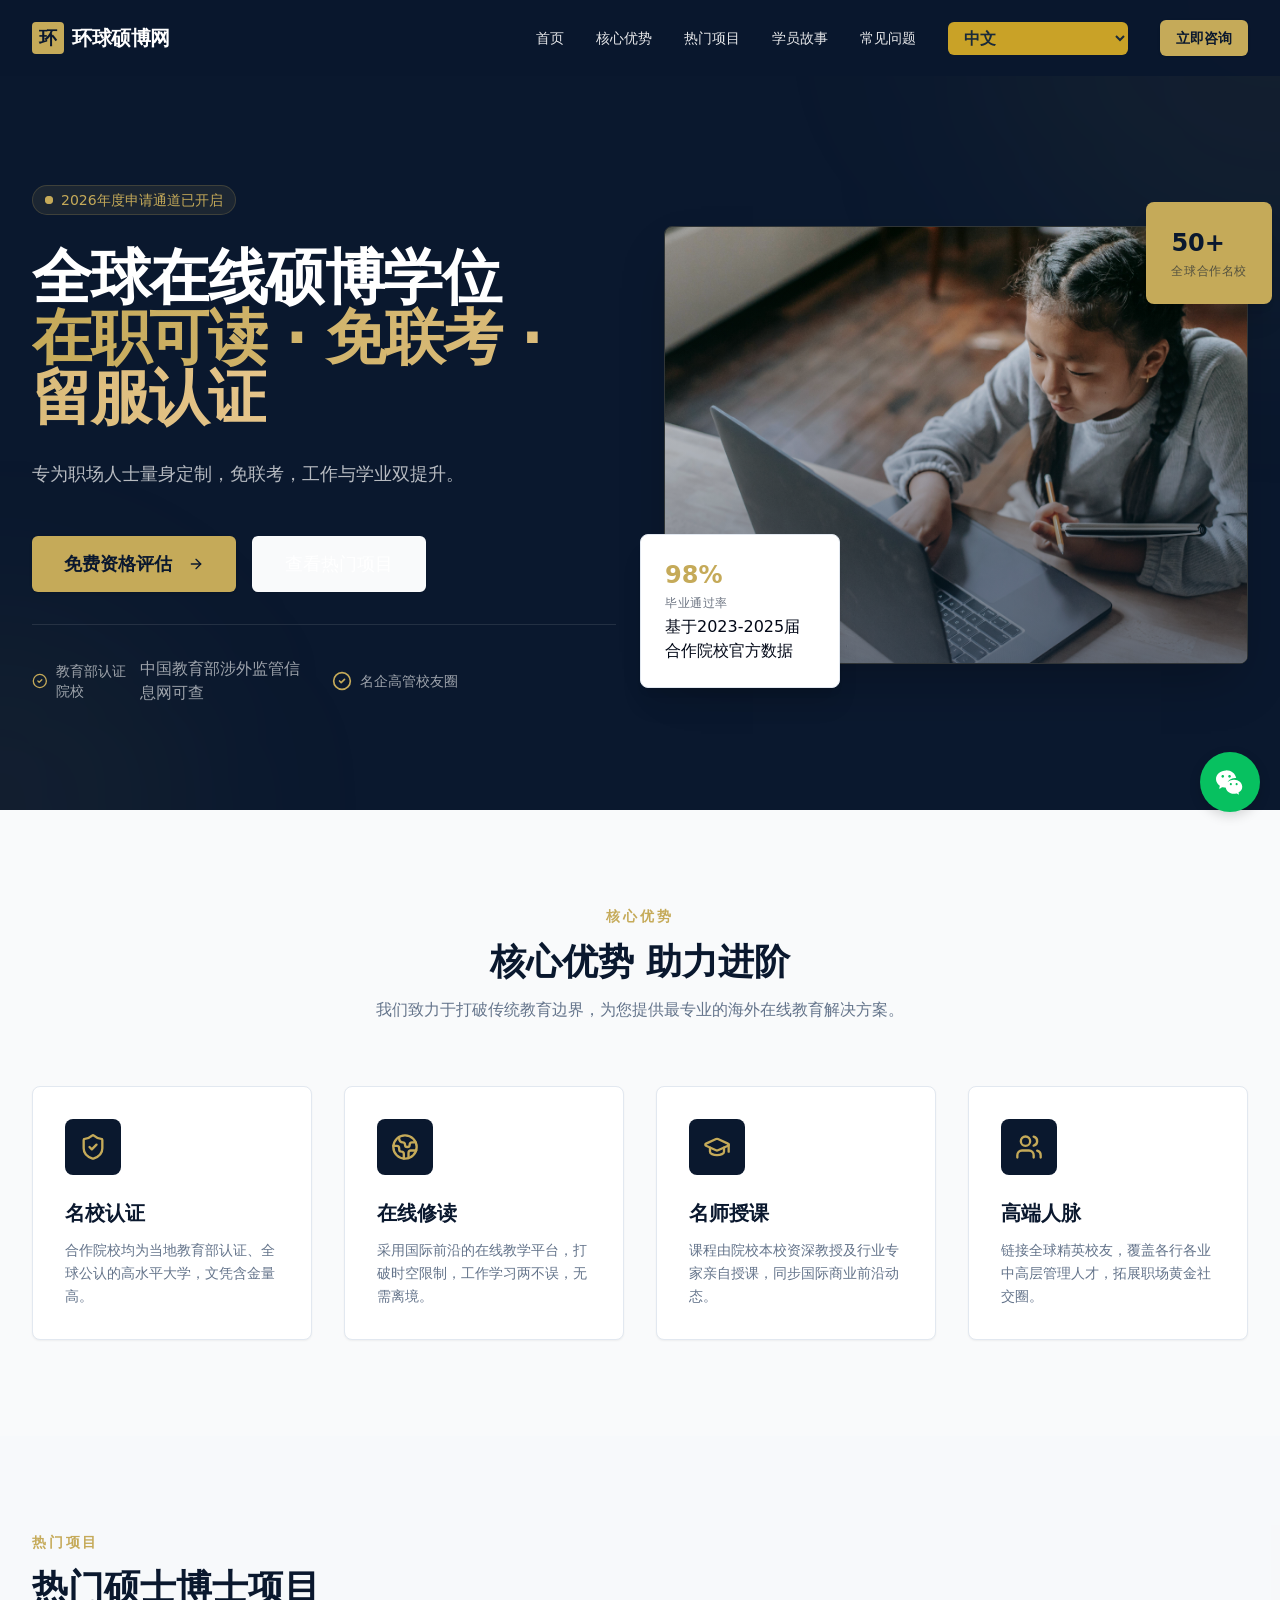
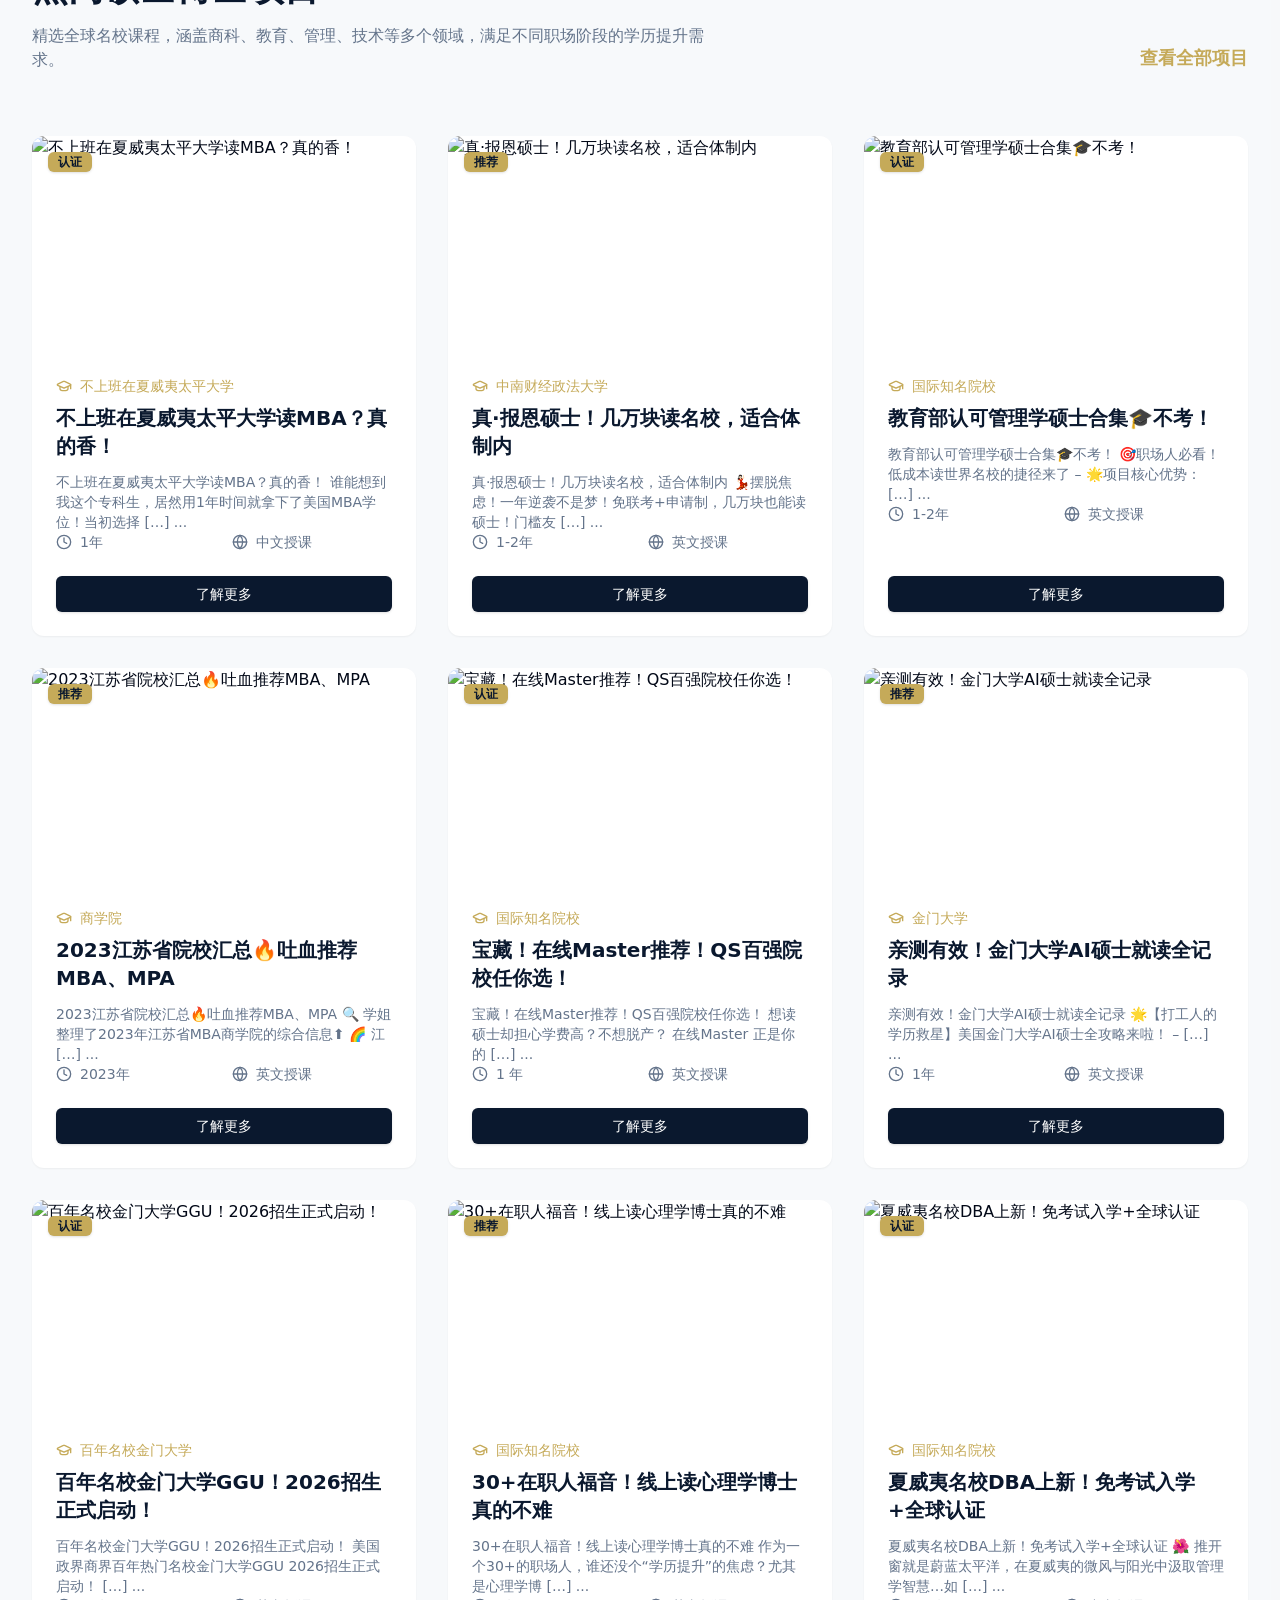
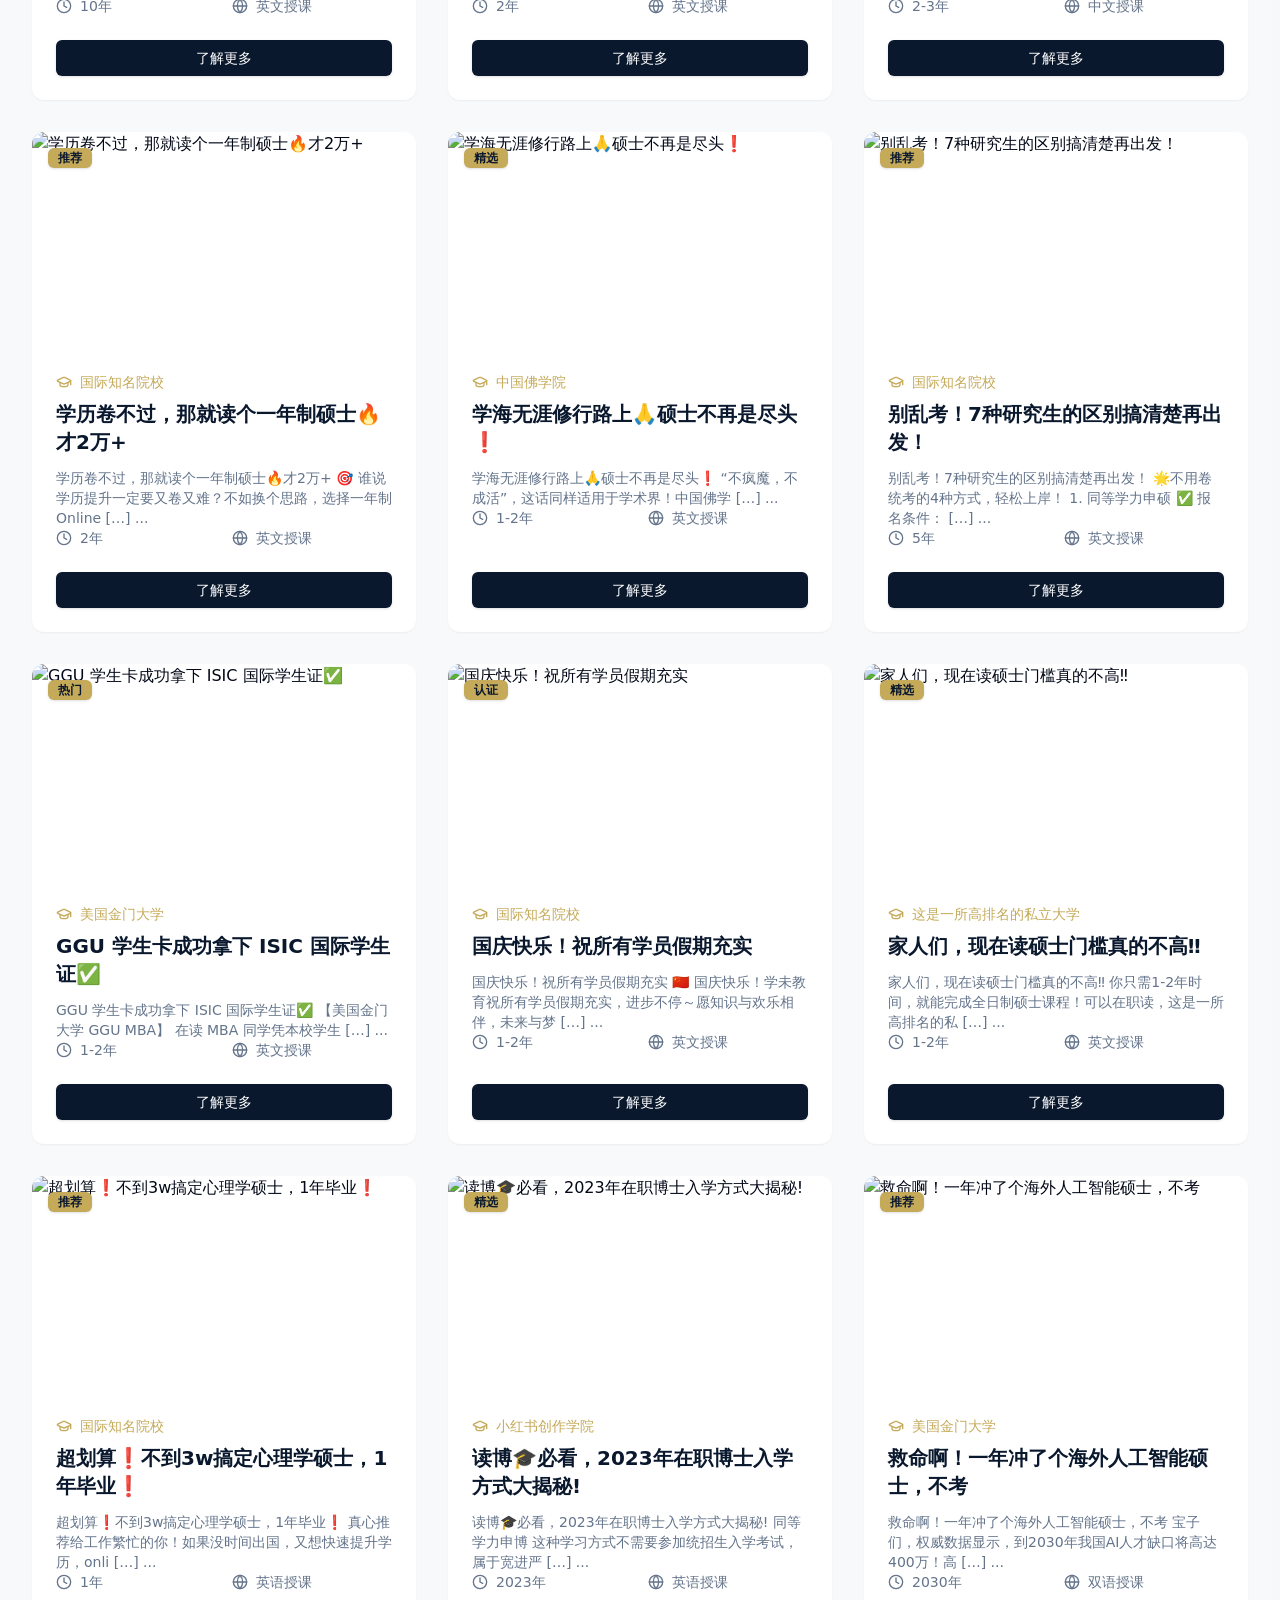
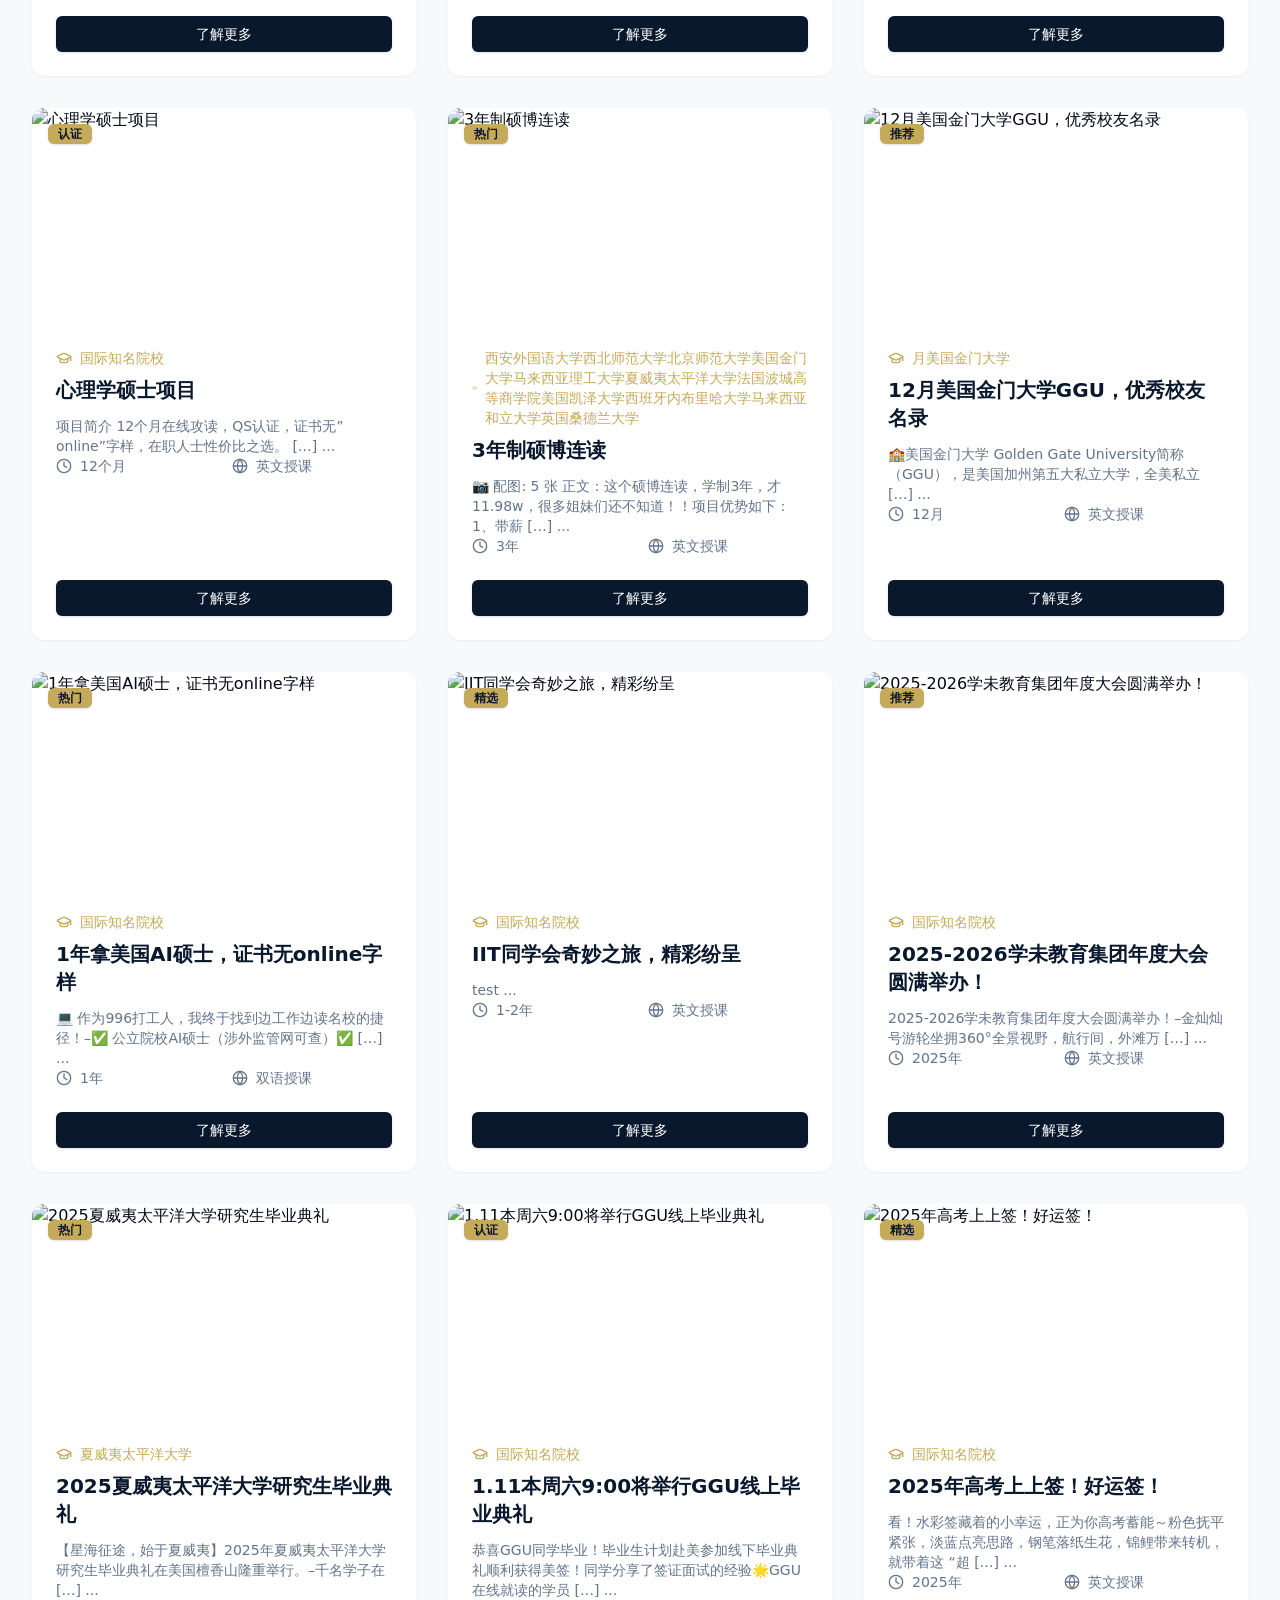
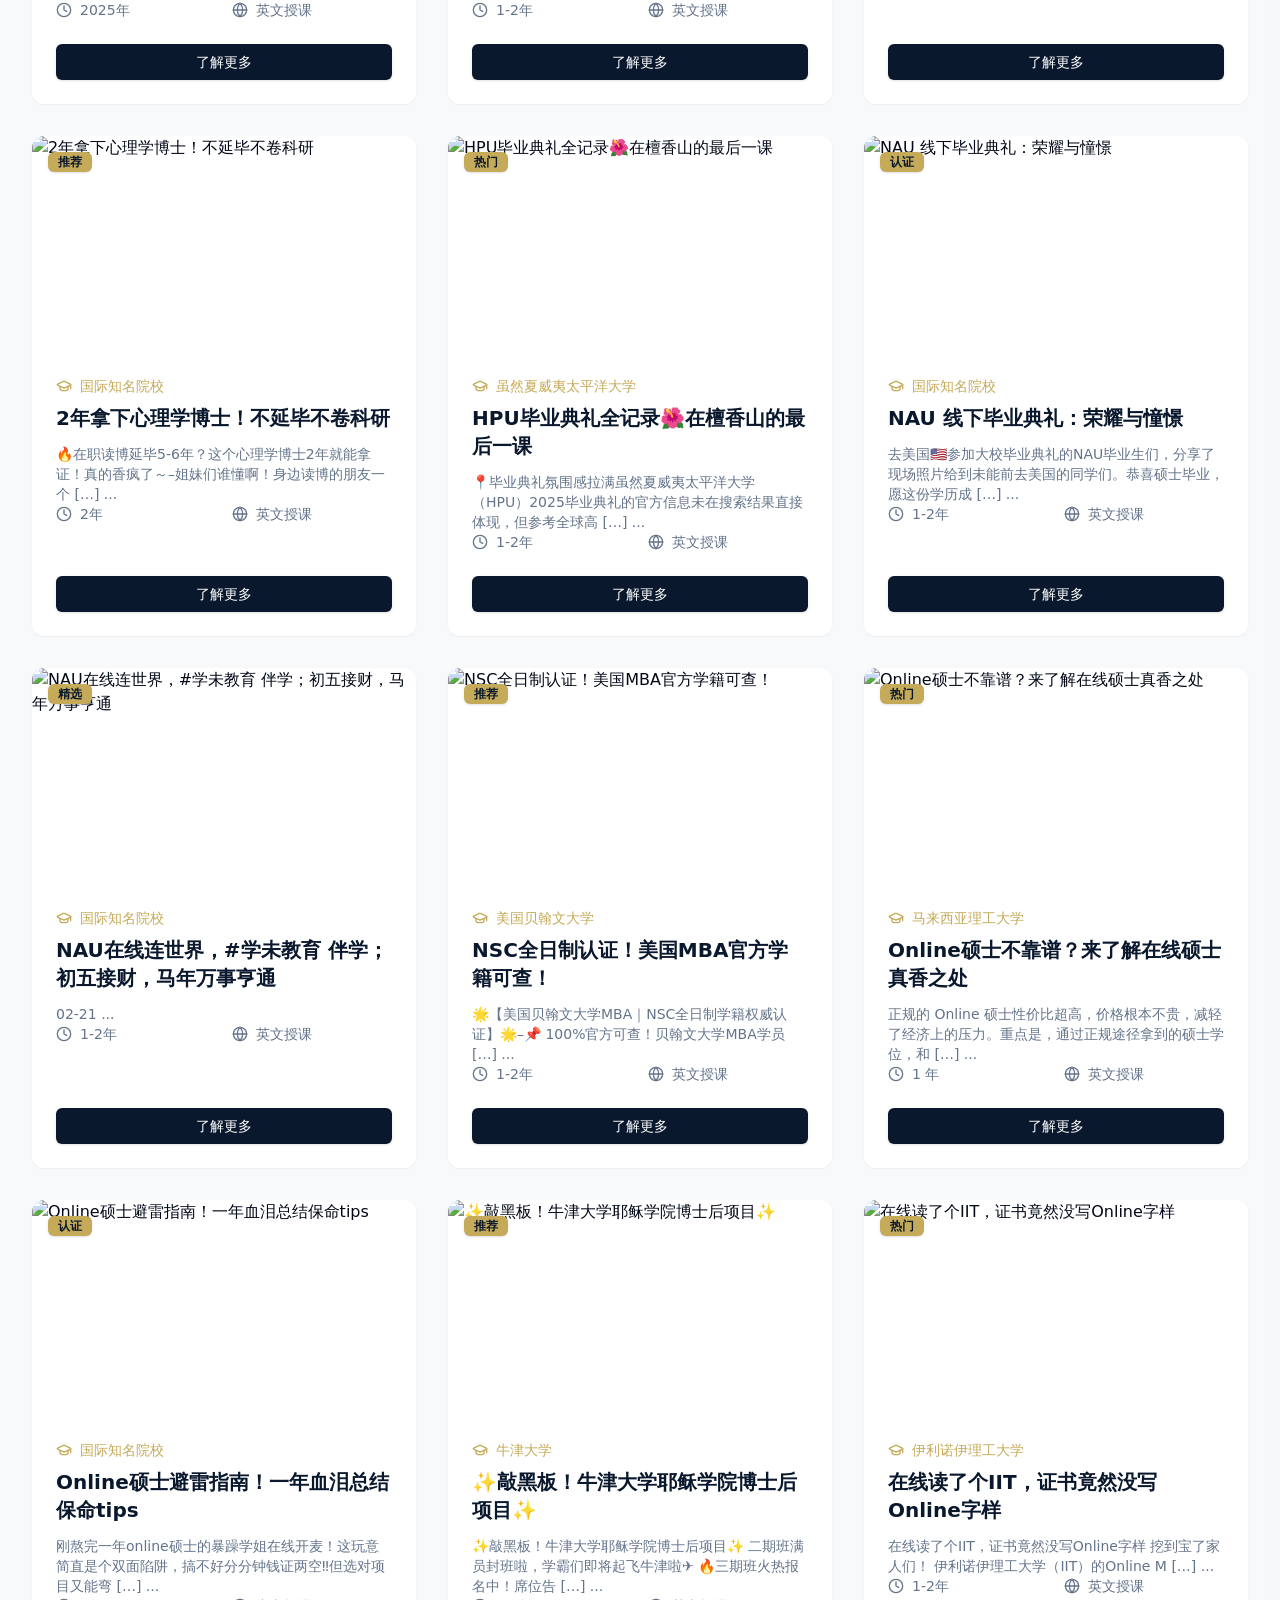
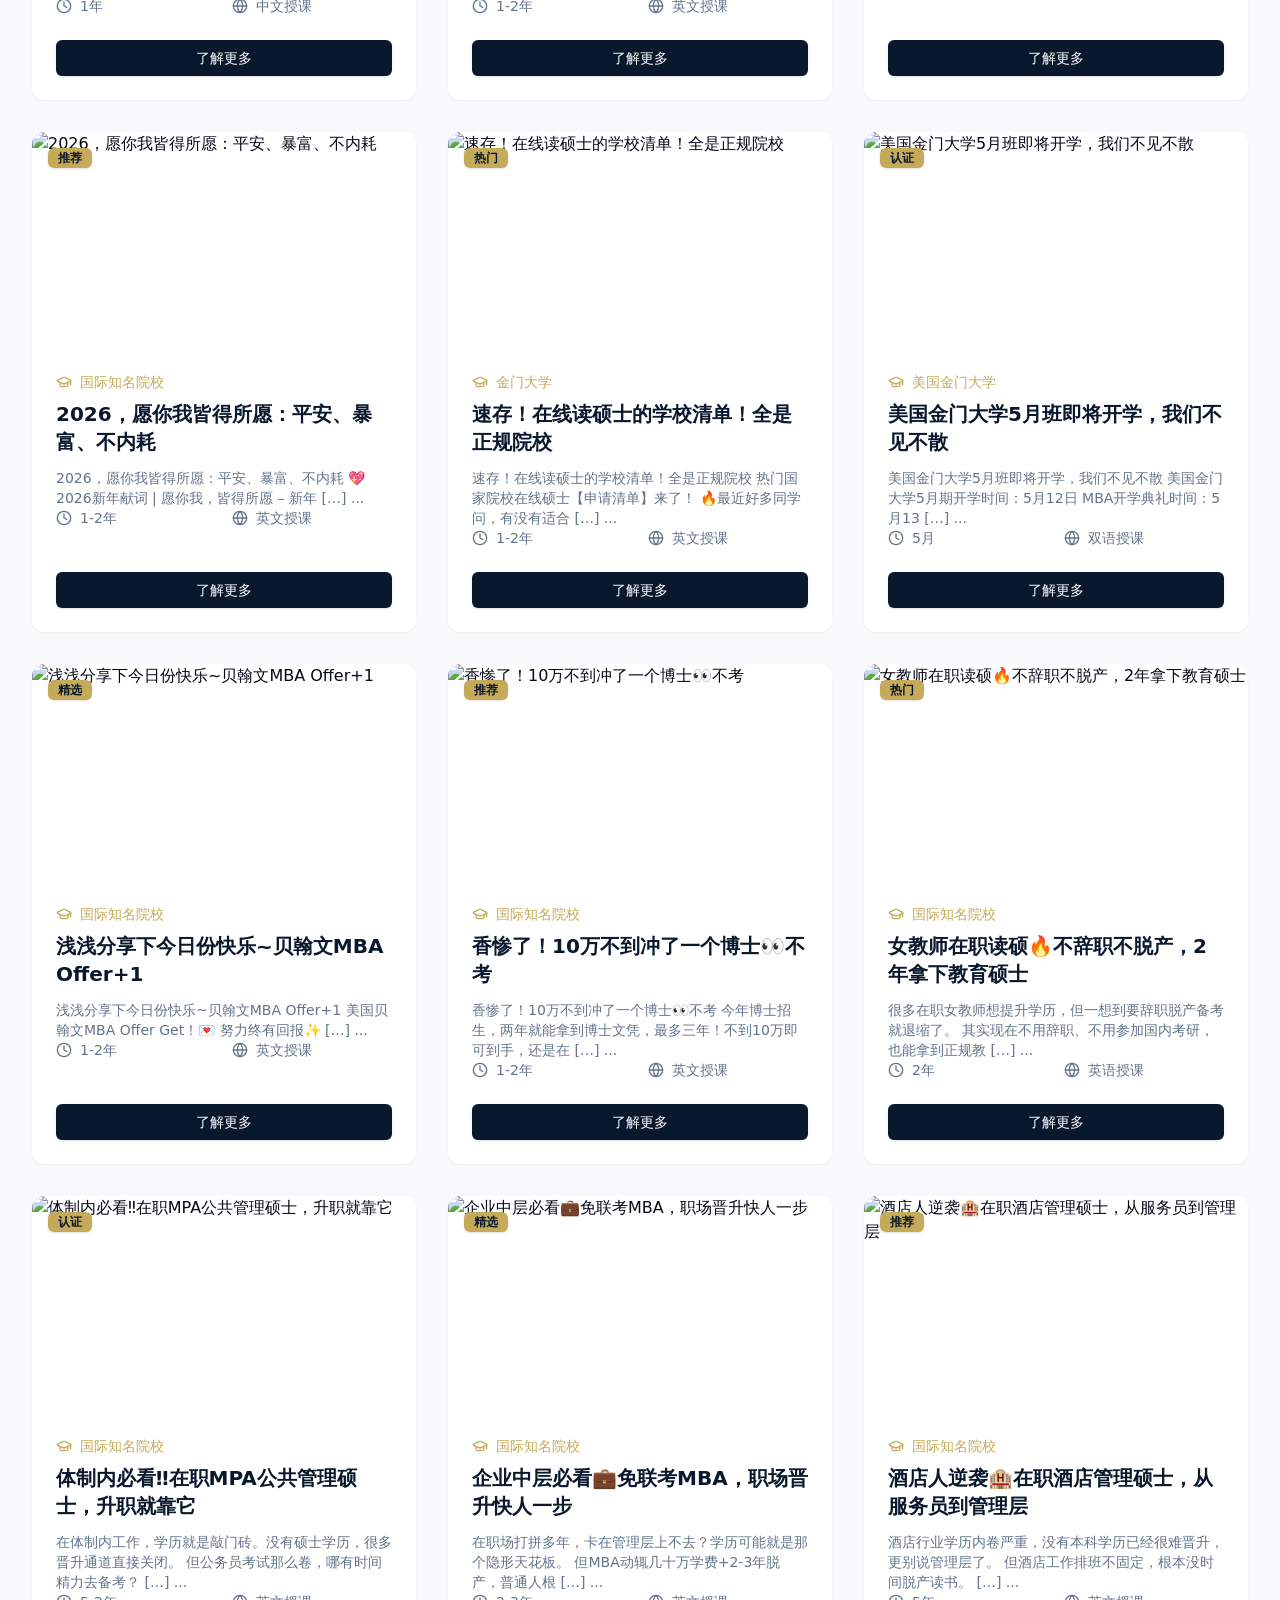
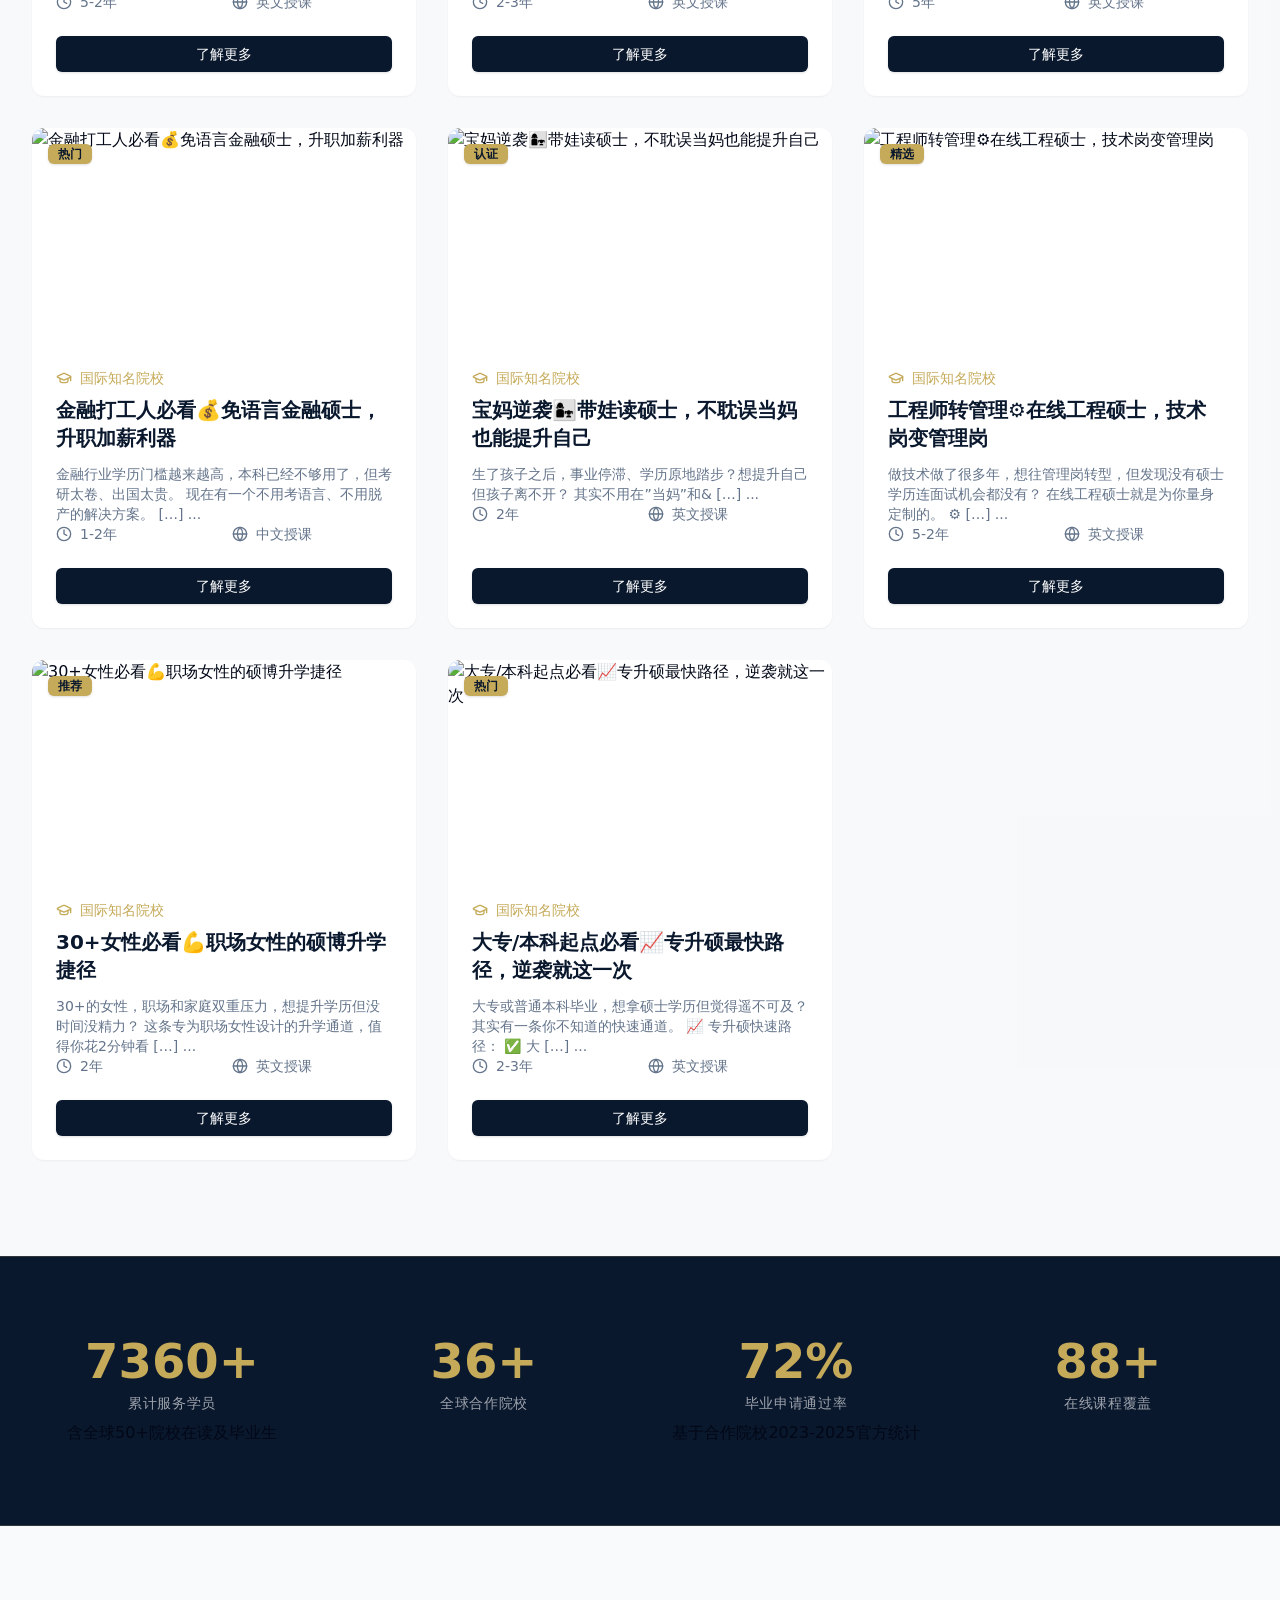
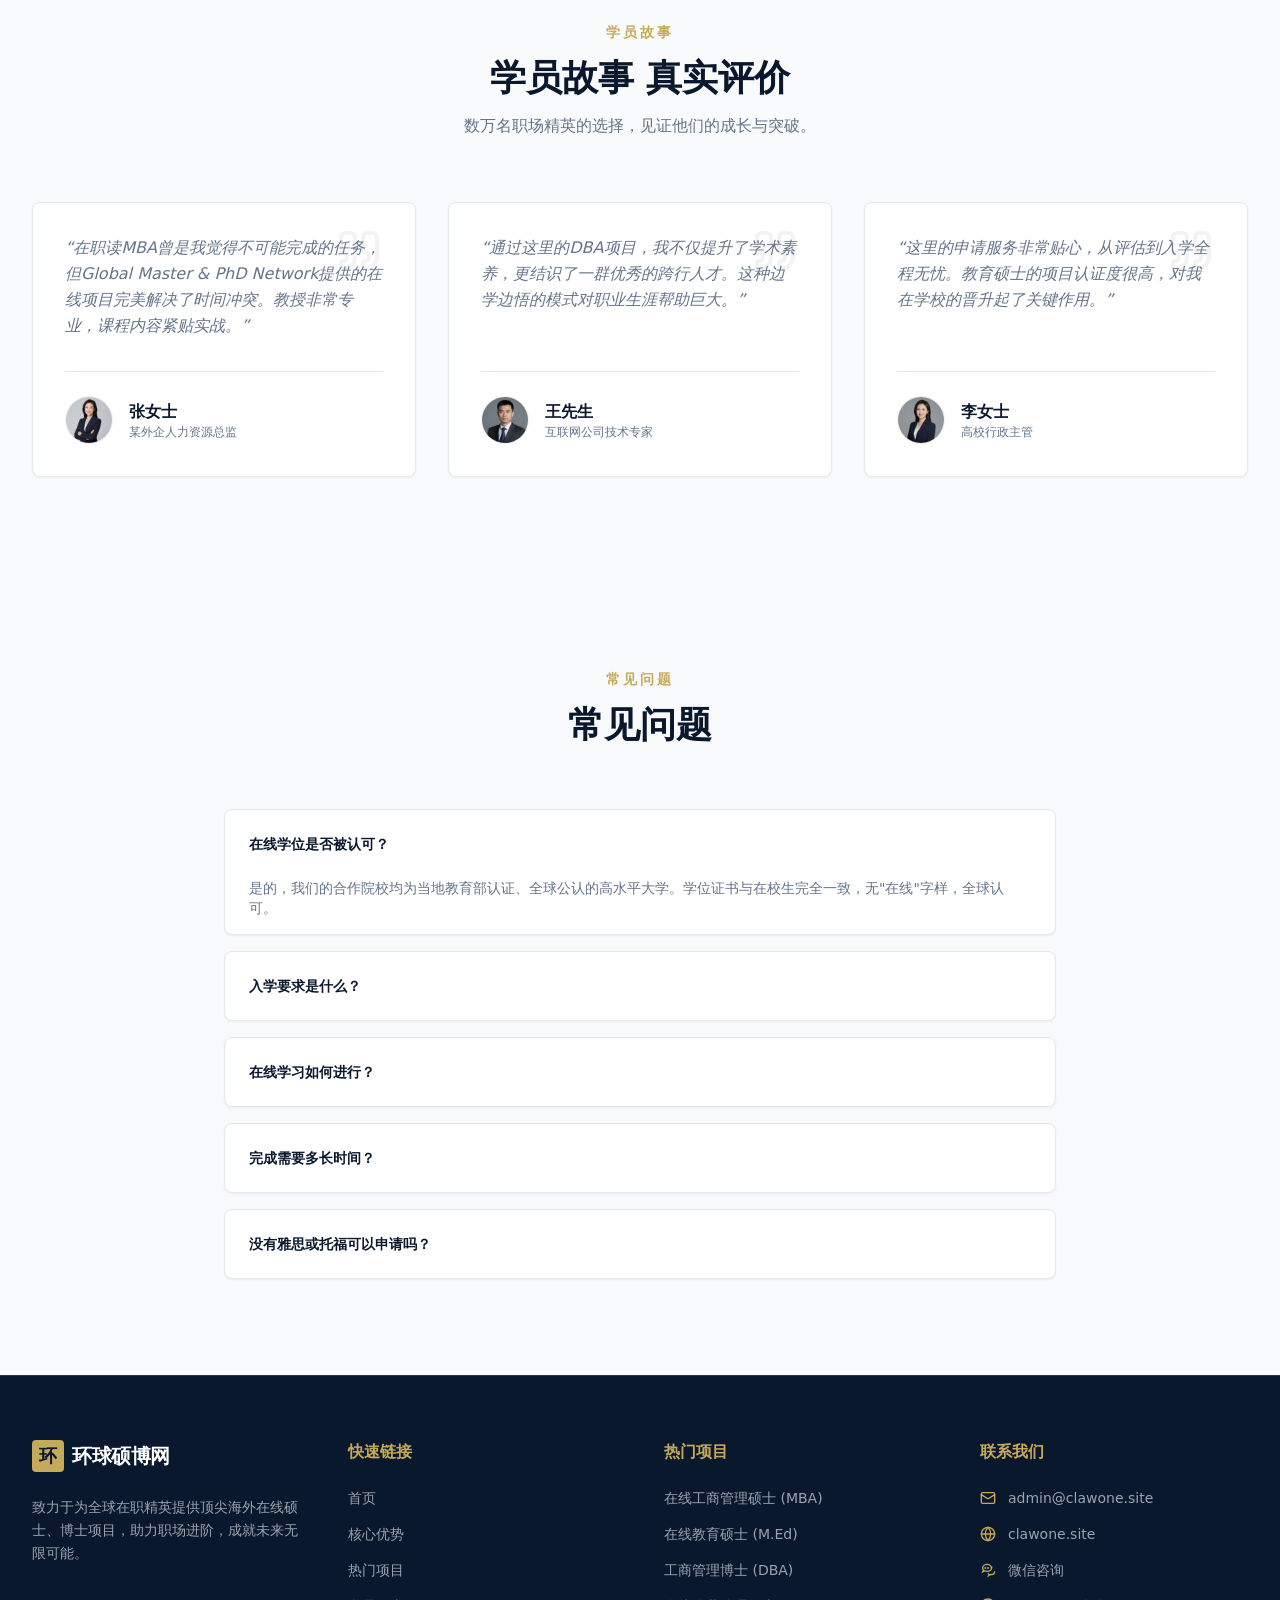
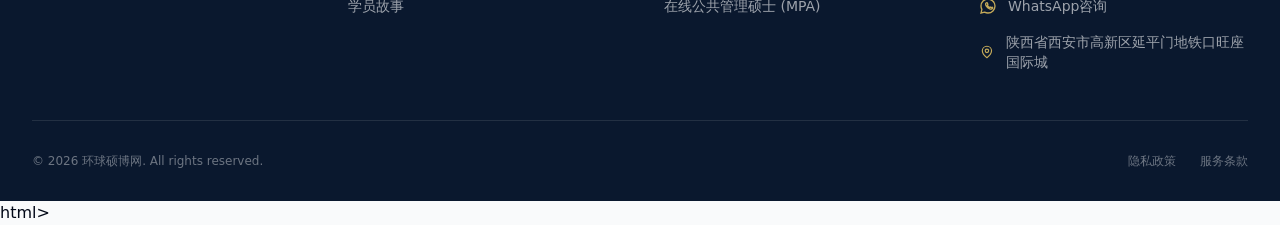
==== commit 67d9ca69: "fix: 添加Twitter Card meta标签（twitter:card/title/description/image）" ====
--- a/index.html
+++ b/index.html
@@ -16,6 +16,10 @@
     <link rel="canonical" href="https://clawone.site/">
     <meta property="og:url" content="https://clawone.site/">
     <meta property="og:image" content="https://clawone.site/assets/og-cover.jpg">
+    <meta name="twitter:card" content="summary_large_image">
+    <meta name="twitter:title" content="环球硕博网 — 在职硕士 | 在职博士 | 免联考MBA | 留服认证">
+    <meta name="twitter:description" content="环球硕博网提供全球50+名校在线硕士、博士项目，在职可读免联考，1-2年毕业，教育部留服认证。免费资格评估。">
+    <meta name="twitter:image" content="https://clawone.site/assets/og-cover.jpg">
     <link rel="icon" type="image/png" href="/favicon-v2.png">
     <link rel="apple-touch-icon" href="/favicon-v2.png">
     <script type="application/ld+json">
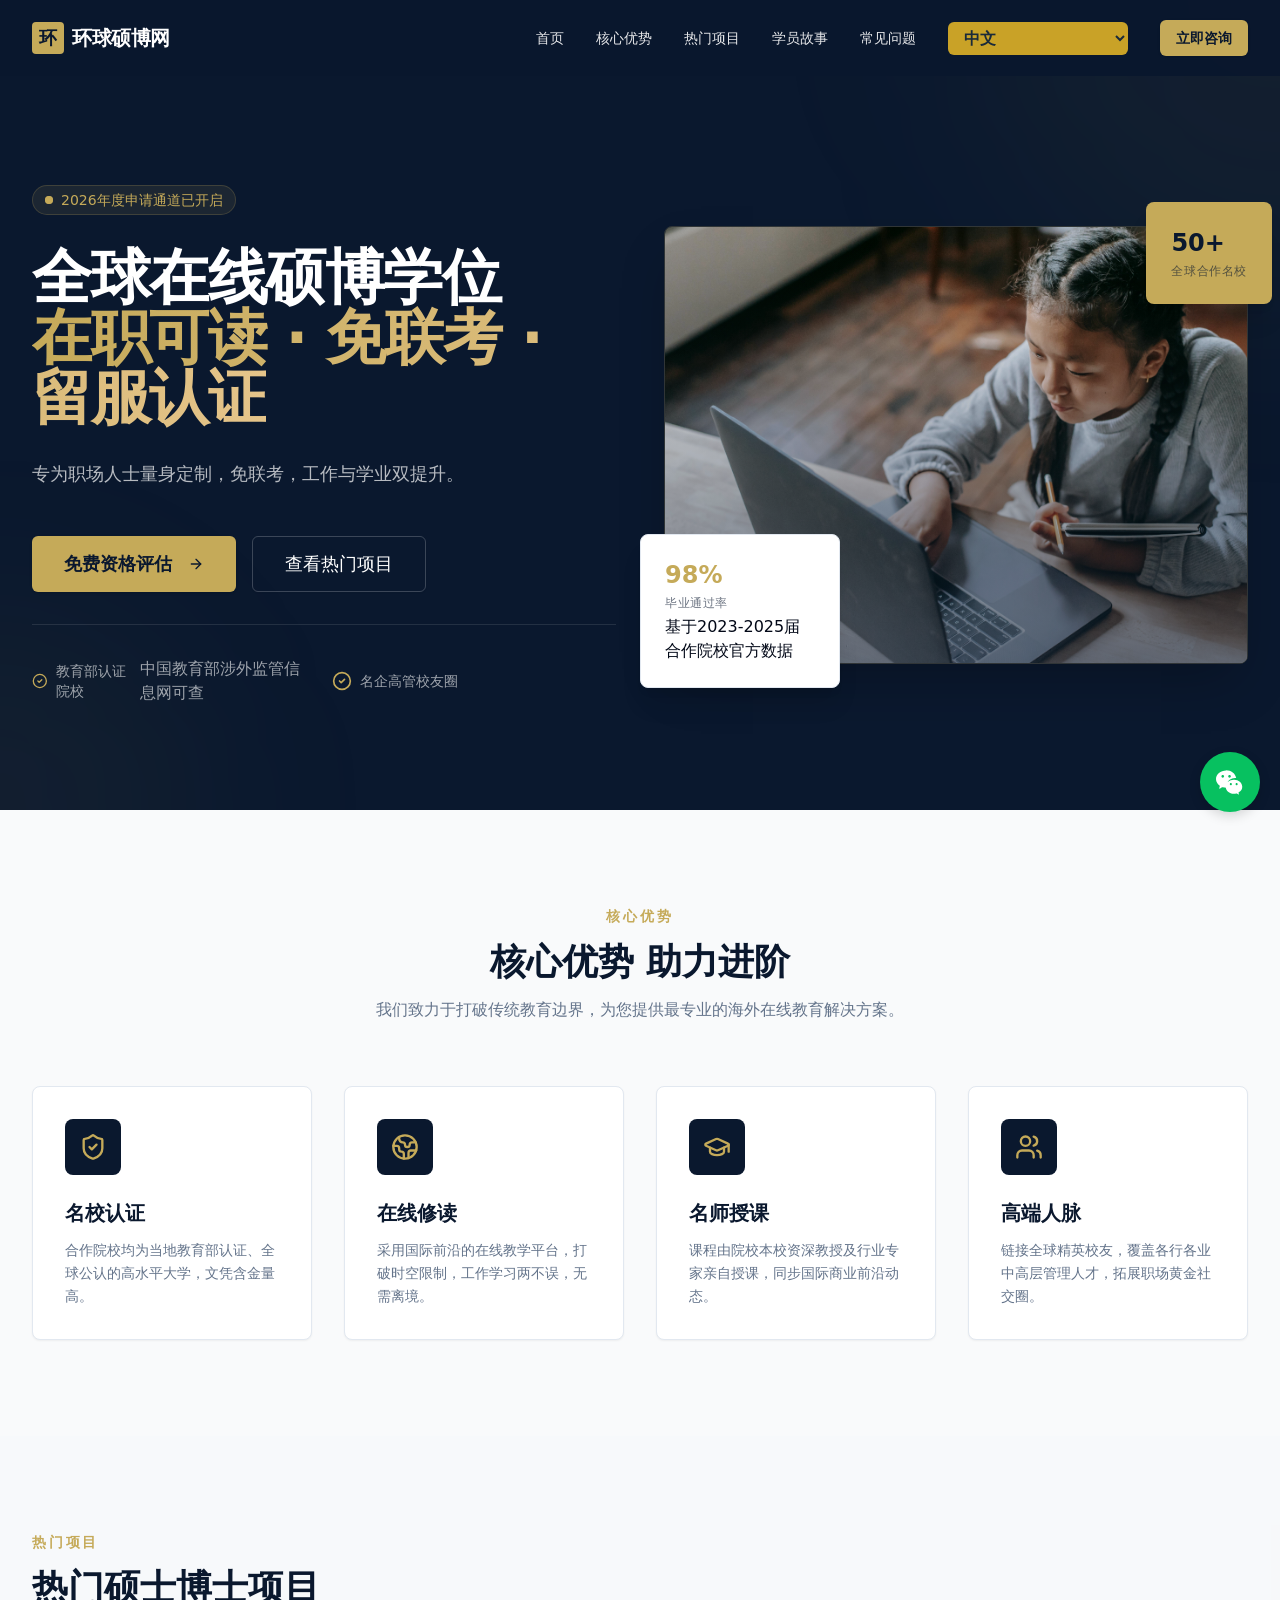
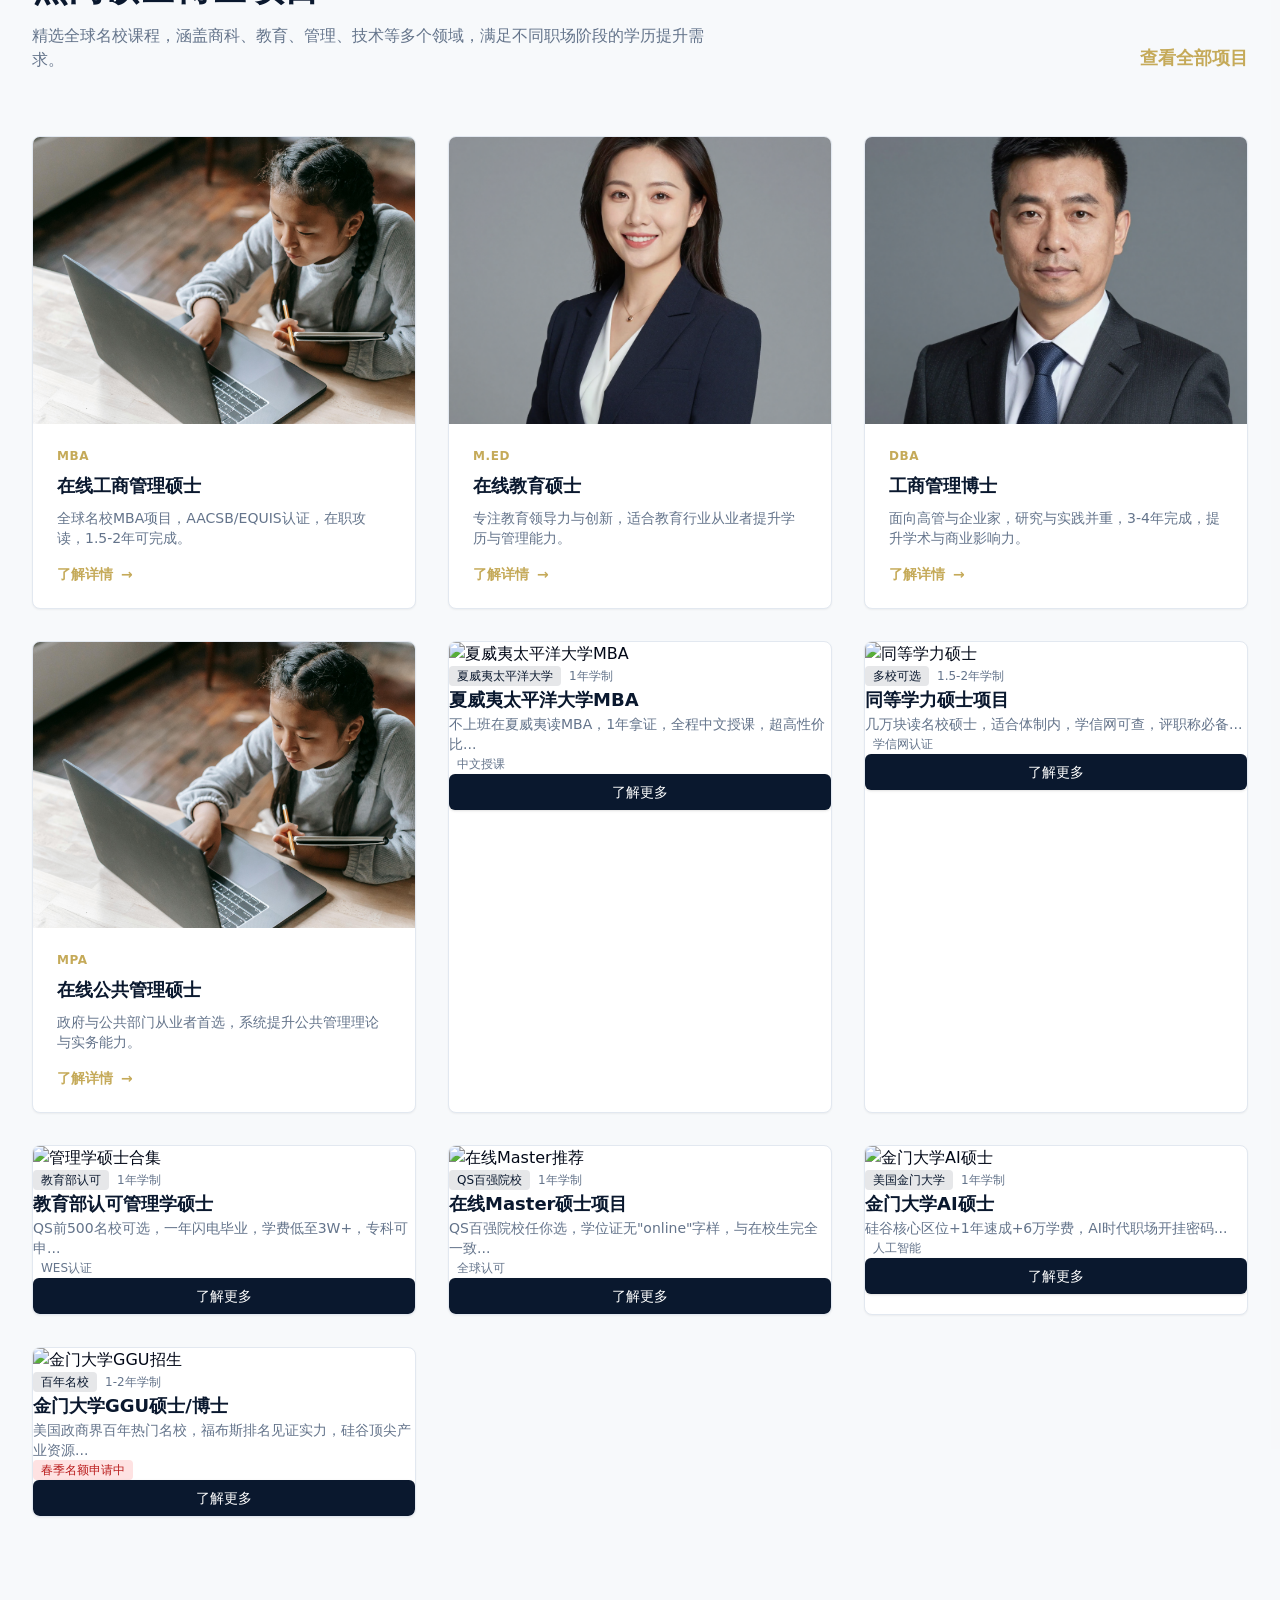
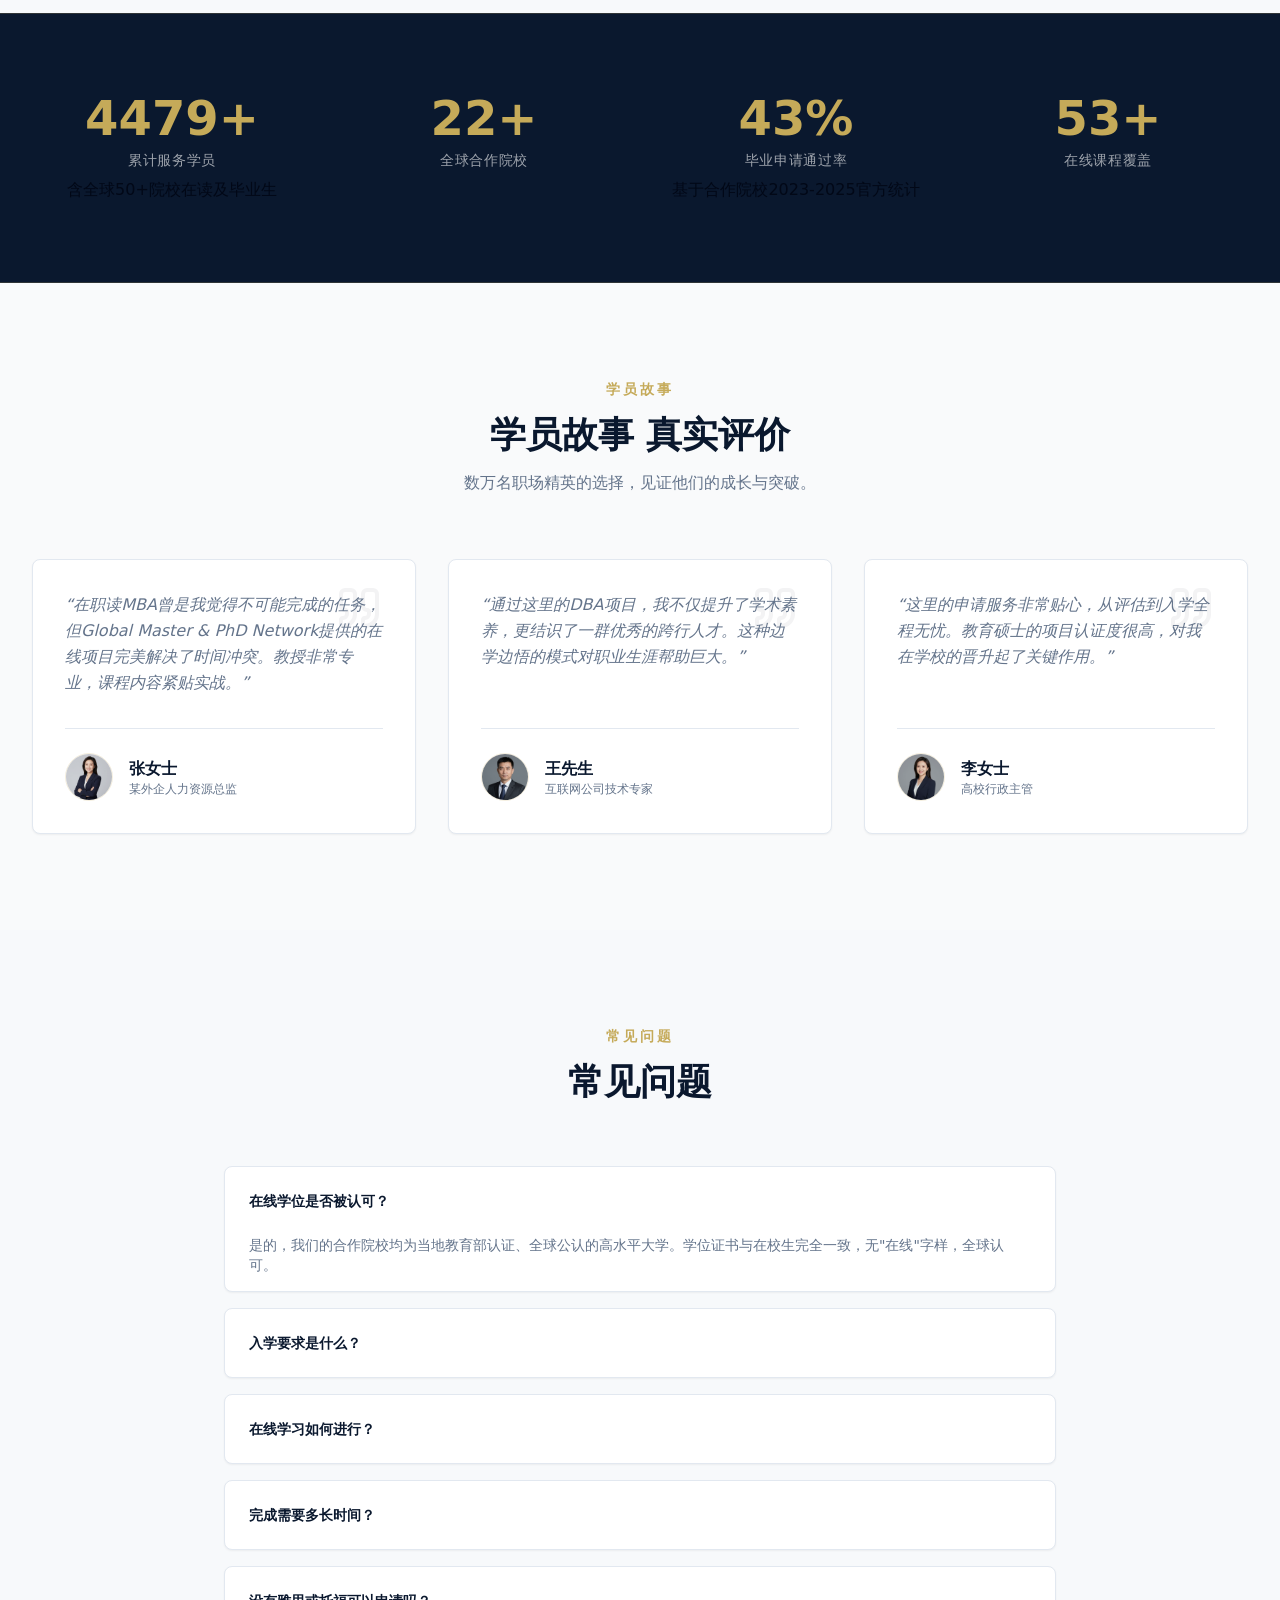
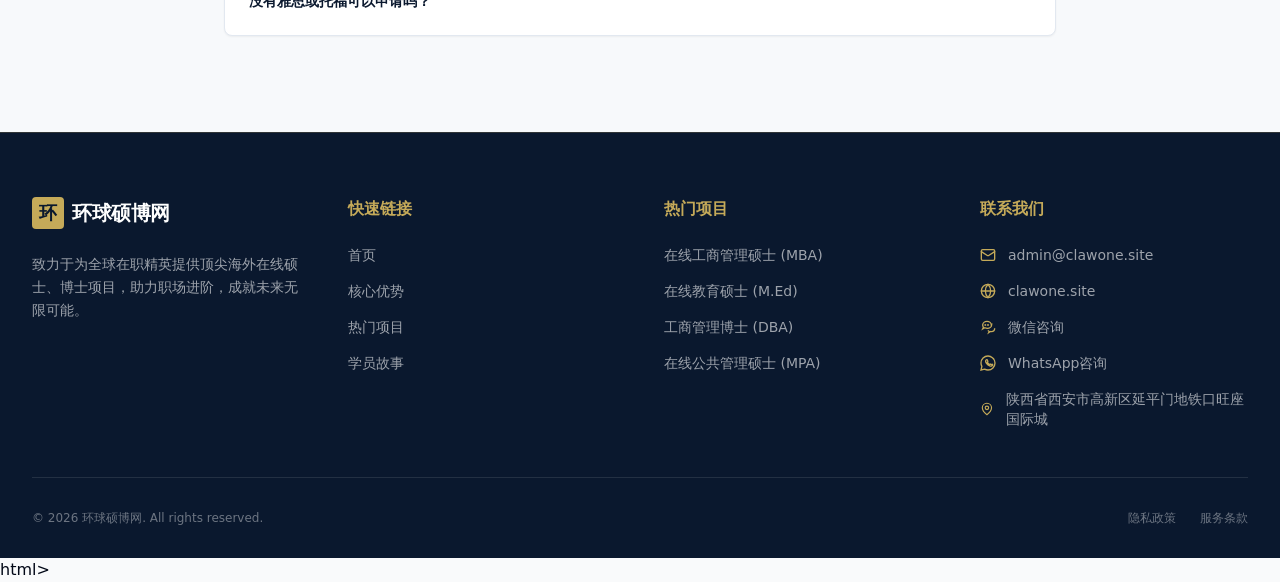
==== commit 37e6242b: "fix: 恢复铁头按钮修复 bg-background→bg-white/10（亮色模式可见性）" ====
--- a/index.html
+++ b/index.html
@@ -163,7 +163,7 @@
 <option value="ko">한국어</option>
 <option value="ms">Bahasa Melayu</option>
 </select><a href="#" onclick="event.preventDefault(); document.getElementById('consultModal').classList.remove('hidden'); return false;" class="inline-flex items-center justify-center gap-2 whitespace-nowrap rounded-md text-sm transition-colors focus-visible:outline-none focus-visible:ring-1 focus-visible:ring-ring disabled:pointer-events-none disabled:opacity-50 [&amp;_svg]:pointer-events-none [&amp;_svg]:size-4 [&amp;_svg]:shrink-0 shadow h-9 px-4 py-2 bg-brand-gold text-primary hover:bg-brand-gold/90 border-none font-semibold" data-i18n="Consult Now">立即咨询</a></div><div class="md:hidden"><button onclick="toggleMobileMenu()" class="inline-flex items-center justify-center gap-2 whitespace-nowrap rounded-md text-sm font-medium transition-colors focus-visible:outline-none focus-visible:ring-1 focus-visible:ring-ring disabled:pointer-events-none disabled:opacity-50 [&amp;_svg]:pointer-events-none [&amp;_svg]:size-4 [&amp;_svg]:shrink-0 hover:text-accent-foreground h-9 w-9 text-white hover:bg-white/10" type="button" aria-haspopup="dialog" aria-expanded="false" aria-controls="mobile-menu" data-state="closed"><svg xmlns="http://www.w3.org/2000/svg" width="24" height="24" viewBox="0 0 24 24" fill="none" stroke="currentColor" stroke-width="2" stroke-linecap="round" stroke-linejoin="round" class="lucide lucide-menu h-6 w-6" aria-hidden="true"><path d="M4 5h16"></path><path d="M4 12h16"></path><path d="M4 19h16"></path></svg></button></div></div></nav>
-<main class="flex-grow"><section class="relative min-h-[90vh] flex items-center pt-20 overflow-hidden bg-primary z-0"><div class="absolute inset-0 z-0"><div class="absolute top-0 right-0 w-[600px] h-[600px] bg-brand-gold/5 rounded-full blur-[120px] -translate-y-1/2 translate-x-1/2"></div><div class="absolute bottom-0 left-0 w-[400px] h-[400px] bg-brand-gold/5 rounded-full blur-[100px] translate-y-1/2 -translate-x-1/2"></div></div><div class="max-w-7xl mx-auto px-4 md:px-8 relative z-10 w-full"><div class="grid grid-cols-1 lg:grid-cols-2 gap-12 items-center"><div class="animate-fade-in space-y-8"><div class="inline-flex items-center px-3 py-1 rounded-full bg-brand-gold/10 border border-brand-gold/20 text-brand-gold text-sm font-medium"><span class="relative flex h-2 w-2 mr-2"><span class="animate-ping absolute inline-flex h-full w-full rounded-full bg-brand-gold opacity-75"></span><span class="relative inline-flex rounded-full h-2 w-2 bg-brand-gold"></span></span data-i18n="2026年度申请通道已开启">2026年度申请通道已开启</div><h1 class="text-4xl md:text-6xl font-bold text-white leading-[1.15] tracking-tight">全球在线硕博学位<br><span class="gradient-text" data-i18n="在职可读·免联考·留服认证">在职可读 · 免联考 · 留服认证</span></h1><p class="text-lg text-white/70 max-w-lg leading-relaxed">专为职场人士量身定制，免联考，工作与学业双提升。</p><div class="flex flex-col sm:flex-row gap-4 pt-4"><a href="#" onclick="event.preventDefault(); document.getElementById('assessmentModal').classList.remove('hidden'); return false;" class="inline-flex items-center justify-center gap-2 whitespace-nowrap transition-colors focus-visible:outline-none focus-visible:ring-1 focus-visible:ring-ring disabled:pointer-events-none disabled:opacity-50 [&amp;_svg]:pointer-events-none [&amp;_svg]:size-4 [&amp;_svg]:shrink-0 shadow rounded-md h-14 px-8 bg-brand-gold text-primary hover:bg-brand-gold/90 text-lg font-bold border-none">免费资格评估<svg xmlns="http://www.w3.org/2000/svg" width="24" height="24" viewBox="0 0 24 24" fill="none" stroke="currentColor" stroke-width="2" stroke-linecap="round" stroke-linejoin="round" class="lucide lucide-arrow-right ml-2 w-5 h-5" aria-hidden="true"><path d="M5 12h14"></path><path d="m12 5 7 7-7 7"></path></svg></a><a href="#programs" class="inline-flex items-center justify-center gap-2 whitespace-nowrap transition-colors focus-visible:outline-none focus-visible:ring-1 focus-visible:ring-ring disabled:pointer-events-none disabled:opacity-50 [&amp;_svg]:pointer-events-none [&amp;_svg]:size-4 [&amp;_svg]:shrink-0 border bg-background shadow-sm rounded-md h-14 px-8 border-white/20 text-white hover:bg-white/10 hover:text-white text-lg font-medium">查看热门项目</a></div><div class="grid grid-cols-2 gap-4 pt-8 border-t border-white/10"><div class="flex items-center gap-2 text-white/60"><svg xmlns="http://www.w3.org/2000/svg" width="24" height="24" viewBox="0 0 24 24" fill="none" stroke="currentColor" stroke-width="2" stroke-linecap="round" stroke-linejoin="round" class="lucide lucide-circle-check w-5 h-5 text-brand-gold" aria-hidden="true"><circle cx="12" cy="12" r="10"></circle><path d="m9 12 2 2 4-4"></path></svg><span class="text-sm">教育部认证院校</span><span class="text-[10px] text-white/30 block">中国教育部涉外监管信息网可查</span></div><div class="flex items-center gap-2 text-white/60"><svg xmlns="http://www.w3.org/2000/svg" width="24" height="24" viewBox="0 0 24 24" fill="none" stroke="currentColor" stroke-width="2" stroke-linecap="round" stroke-linejoin="round" class="lucide lucide-circle-check w-5 h-5 text-brand-gold" aria-hidden="true"><circle cx="12" cy="12" r="10"></circle><path d="m9 12 2 2 4-4"></path></svg><span class="text-sm">名企高管校友圈</span></div></div></div><div class="relative hidden lg:block animate-fade-in [animation-delay:200ms] z-0"><div class="aspect-[4/3] rounded-lg overflow-hidden border border-brand-gold/20 shadow-2xl relative"><img src="/assets/migrated/pexels_957558_5905968.jpg" alt="在职学员在线学习场景" class="w-full h-full object-cover"><div class="absolute inset-0 bg-gradient-to-t from-primary/60 to-transparent"></div></div><div class="absolute -bottom-6 -left-6 bg-white p-6 rounded-lg shadow-xl border border-border max-w-[200px] animate-slide-in [animation-delay:500ms] z-0"><div class="text-brand-gold font-bold text-2xl mb-1">98%</div><div class="text-primary/60 text-xs font-medium uppercase tracking-wider" data-i18n="毕业通过率">毕业通过率</div><div class="text-primary/40 text-[10px] mt-1">基于2023-2025届合作院校官方数据</div></div><div class="absolute -top-6 -right-6 bg-brand-gold p-6 rounded-lg shadow-xl border border-brand-gold/20 max-w-[200px] animate-slide-in [animation-delay:700ms] z-0"><div class="text-primary font-bold text-2xl mb-1">50+</div><div class="text-primary/60 text-xs font-medium uppercase tracking-wider" data-i18n="全球合作名校">全球合作名校</div></div></div></div></div></section><section id="advantages" class="py-24 bg-background"><div class="max-w-7xl mx-auto px-4 md:px-8"><div class="text-center max-w-3xl mx-auto mb-16 space-y-4"><h2 class="text-sm font-bold text-brand-gold uppercase tracking-[0.2em]" data-i18n="Core Advantages">核心优势</h2><h3 class="text-3xl md:text-4xl font-bold text-primary" data-i18n="Core Advantages 助力进阶">核心优势 助力进阶</h3><p class="text-muted-foreground">我们致力于打破传统教育边界，为您提供最专业的海外在线教育解决方案。</p></div><div class="grid grid-cols-1 sm:grid-cols-2 lg:grid-cols-4 gap-8"><div class="group p-8 bg-white rounded-lg border border-border shadow-sm hover:shadow-md hover:-translate-y-1 transition-all duration-300"><div class="w-14 h-14 bg-primary rounded-lg flex items-center justify-center mb-6 group-hover:bg-brand-gold transition-colors"><svg xmlns="http://www.w3.org/2000/svg" width="24" height="24" viewBox="0 0 24 24" fill="none" stroke="currentColor" stroke-width="2" stroke-linecap="round" stroke-linejoin="round" class="lucide lucide-shield-check w-7 h-7 text-brand-gold group-hover:text-primary transition-colors" aria-hidden="true"><path d="M20 13c0 5-3.5 7.5-7.66 8.95a1 1 0 0 1-.67-.01C7.5 20.5 4 18 4 13V6a1 1 0 0 1 1-1c2 0 4.5-1.2 6.24-2.72a1.17 1.17 0 0 1 1.52 0C14.51 3.81 17 5 19 5a1 1 0 0 1 1 1z"></path><path d="m9 12 2 2 4-4"></path></svg></div><h4 class="text-xl font-bold text-primary mb-3" data-i18n="名校认证">名校认证</h4><p class="text-muted-foreground text-sm leading-relaxed">合作院校均为当地教育部认证、全球公认的高水平大学，文凭含金量高。</p></div><div class="group p-8 bg-white rounded-lg border border-border shadow-sm hover:shadow-md hover:-translate-y-1 transition-all duration-300"><div class="w-14 h-14 bg-primary rounded-lg flex items-center justify-center mb-6 group-hover:bg-brand-gold transition-colors"><svg xmlns="http://www.w3.org/2000/svg" width="24" height="24" viewBox="0 0 24 24" fill="none" stroke="currentColor" stroke-width="2" stroke-linecap="round" stroke-linejoin="round" class="lucide lucide-earth w-7 h-7 text-brand-gold group-hover:text-primary transition-colors" aria-hidden="true"><path d="M21.54 15H17a2 2 0 0 0-2 2v4.54"></path><path d="M7 3.34V5a3 3 0 0 0 3 3a2 2 0 0 1 2 2c0 1.1.9 2 2 2a2 2 0 0 0 2-2c0-1.1.9-2 2-2h3.17"></path><path d="M11 21.95V18a2 2 0 0 0-2-2a2 2 0 0 1-2-2v-1a2 2 0 0 0-2-2H2.05"></path><circle cx="12" cy="12" r="10"></circle></svg></div><h4 class="text-xl font-bold text-primary mb-3" data-i18n="在线修读">在线修读</h4><p class="text-muted-foreground text-sm leading-relaxed">采用国际前沿的在线教学平台，打破时空限制，工作学习两不误，无需离境。</p></div><div class="group p-8 bg-white rounded-lg border border-border shadow-sm hover:shadow-md hover:-translate-y-1 transition-all duration-300"><div class="w-14 h-14 bg-primary rounded-lg flex items-center justify-center mb-6 group-hover:bg-brand-gold transition-colors"><svg xmlns="http://www.w3.org/2000/svg" width="24" height="24" viewBox="0 0 24 24" fill="none" stroke="currentColor" stroke-width="2" stroke-linecap="round" stroke-linejoin="round" class="lucide lucide-graduation-cap w-7 h-7 text-brand-gold group-hover:text-primary transition-colors" aria-hidden="true"><path d="M21.42 10.922a1 1 0 0 0-.019-1.838L12.83 5.18a2 2 0 0 0-1.66 0L2.6 9.08a1 1 0 0 0 0 1.832l8.57 3.908a2 2 0 0 0 1.66 0z"></path><path d="M22 10v6"></path><path d="M6 12.5V16a6 3 0 0 0 12 0v-3.5"></path></svg></div><h4 class="text-xl font-bold text-primary mb-3" data-i18n="名师授课">名师授课</h4><p class="text-muted-foreground text-sm leading-relaxed">课程由院校本校资深教授及行业专家亲自授课，同步国际商业前沿动态。</p></div><div class="group p-8 bg-white rounded-lg border border-border shadow-sm hover:shadow-md hover:-translate-y-1 transition-all duration-300"><div class="w-14 h-14 bg-primary rounded-lg flex items-center justify-center mb-6 group-hover:bg-brand-gold transition-colors"><svg xmlns="http://www.w3.org/2000/svg" width="24" height="24" viewBox="0 0 24 24" fill="none" stroke="currentColor" stroke-width="2" stroke-linecap="round" stroke-linejoin="round" class="lucide lucide-users w-7 h-7 text-brand-gold group-hover:text-primary transition-colors" aria-hidden="true"><path d="M16 21v-2a4 4 0 0 0-4-4H6a4 4 0 0 0-4 4v2"></path><path d="M16 3.128a4 4 0 0 1 0 7.744"></path><path d="M22 21v-2a4 4 0 0 0-3-3.87"></path><circle cx="9" cy="7" r="4"></circle></svg></div><h4 class="text-xl font-bold text-primary mb-3" data-i18n="高端人脉">高端人脉</h4><p class="text-muted-foreground text-sm leading-relaxed">链接全球精英校友，覆盖各行各业中高层管理人才，拓展职场黄金社交圈。</p></div></div></div></section><section id="programs" class="py-24 bg-muted/30"><div class="max-w-7xl mx-auto px-4 md:px-8"><div class="flex flex-col md:flex-row md:items-end justify-between mb-16 gap-6"><div class="space-y-4"><h2 class="text-sm font-bold text-brand-gold uppercase tracking-[0.2em]">热门项目</h2><h3 class="text-3xl md:text-4xl font-bold text-primary" data-i18n="热门硕士博士项目">热门硕士博士项目</h3><p class="text-muted-foreground max-w-2xl">精选全球名校课程，涵盖商科、教育、管理、技术等多个领域，满足不同职场阶段的学历提升需求。</p></div><a href="https://blog.clawone.site/" target="_blank" rel="noopener noreferrer" class="justify-center whitespace-nowrap rounded-md transition-colors focus-visible:outline-none focus-visible:ring-1 focus-visible:ring-ring disabled:pointer-events-none disabled:opacity-50 [&amp;_svg]:pointer-events-none [&amp;_svg]:size-4 [&amp;_svg]:shrink-0 underline-offset-4 text-brand-gold font-bold p-0 h-auto text-lg hover:no-underline flex items-center gap-2 group" data-i18n="查看全部项目">查看全部项目 <span class="group-hover:translate-x-1 transition-transform">→</span></a></div><div id="programs-grid" class="grid grid-cols-1 sm:grid-cols-2 lg:grid-cols-3 gap-8 max-w-7xl mx-auto">
+<main class="flex-grow"><section class="relative min-h-[90vh] flex items-center pt-20 overflow-hidden bg-primary z-0"><div class="absolute inset-0 z-0"><div class="absolute top-0 right-0 w-[600px] h-[600px] bg-brand-gold/5 rounded-full blur-[120px] -translate-y-1/2 translate-x-1/2"></div><div class="absolute bottom-0 left-0 w-[400px] h-[400px] bg-brand-gold/5 rounded-full blur-[100px] translate-y-1/2 -translate-x-1/2"></div></div><div class="max-w-7xl mx-auto px-4 md:px-8 relative z-10 w-full"><div class="grid grid-cols-1 lg:grid-cols-2 gap-12 items-center"><div class="animate-fade-in space-y-8"><div class="inline-flex items-center px-3 py-1 rounded-full bg-brand-gold/10 border border-brand-gold/20 text-brand-gold text-sm font-medium"><span class="relative flex h-2 w-2 mr-2"><span class="animate-ping absolute inline-flex h-full w-full rounded-full bg-brand-gold opacity-75"></span><span class="relative inline-flex rounded-full h-2 w-2 bg-brand-gold"></span></span data-i18n="2026年度申请通道已开启">2026年度申请通道已开启</div><h1 class="text-4xl md:text-6xl font-bold text-white leading-[1.15] tracking-tight">全球在线硕博学位<br><span class="gradient-text" data-i18n="在职可读·免联考·留服认证">在职可读 · 免联考 · 留服认证</span></h1><p class="text-lg text-white/70 max-w-lg leading-relaxed">专为职场人士量身定制，免联考，工作与学业双提升。</p><div class="flex flex-col sm:flex-row gap-4 pt-4"><a href="#" onclick="event.preventDefault(); document.getElementById('assessmentModal').classList.remove('hidden'); return false;" class="inline-flex items-center justify-center gap-2 whitespace-nowrap transition-colors focus-visible:outline-none focus-visible:ring-1 focus-visible:ring-ring disabled:pointer-events-none disabled:opacity-50 [&amp;_svg]:pointer-events-none [&amp;_svg]:size-4 [&amp;_svg]:shrink-0 shadow rounded-md h-14 px-8 bg-brand-gold text-primary hover:bg-brand-gold/90 text-lg font-bold border-none">免费资格评估<svg xmlns="http://www.w3.org/2000/svg" width="24" height="24" viewBox="0 0 24 24" fill="none" stroke="currentColor" stroke-width="2" stroke-linecap="round" stroke-linejoin="round" class="lucide lucide-arrow-right ml-2 w-5 h-5" aria-hidden="true"><path d="M5 12h14"></path><path d="m12 5 7 7-7 7"></path></svg></a><a href="#programs" class="inline-flex items-center justify-center gap-2 whitespace-nowrap transition-colors focus-visible:outline-none focus-visible:ring-1 focus-visible:ring-ring disabled:pointer-events-none disabled:opacity-50 [&amp;_svg]:pointer-events-none [&amp;_svg]:size-4 [&amp;_svg]:shrink-0 border bg-white/10 shadow-sm rounded-md h-14 px-8 border-white/20 text-white hover:bg-white/20 hover:text-white text-lg font-medium">查看热门项目</a></div><div class="grid grid-cols-2 gap-4 pt-8 border-t border-white/10"><div class="flex items-center gap-2 text-white/60"><svg xmlns="http://www.w3.org/2000/svg" width="24" height="24" viewBox="0 0 24 24" fill="none" stroke="currentColor" stroke-width="2" stroke-linecap="round" stroke-linejoin="round" class="lucide lucide-circle-check w-5 h-5 text-brand-gold" aria-hidden="true"><circle cx="12" cy="12" r="10"></circle><path d="m9 12 2 2 4-4"></path></svg><span class="text-sm">教育部认证院校</span><span class="text-[10px] text-white/30 block">中国教育部涉外监管信息网可查</span></div><div class="flex items-center gap-2 text-white/60"><svg xmlns="http://www.w3.org/2000/svg" width="24" height="24" viewBox="0 0 24 24" fill="none" stroke="currentColor" stroke-width="2" stroke-linecap="round" stroke-linejoin="round" class="lucide lucide-circle-check w-5 h-5 text-brand-gold" aria-hidden="true"><circle cx="12" cy="12" r="10"></circle><path d="m9 12 2 2 4-4"></path></svg><span class="text-sm">名企高管校友圈</span></div></div></div><div class="relative hidden lg:block animate-fade-in [animation-delay:200ms] z-0"><div class="aspect-[4/3] rounded-lg overflow-hidden border border-brand-gold/20 shadow-2xl relative"><img src="/assets/migrated/pexels_957558_5905968.jpg" alt="在职学员在线学习场景" class="w-full h-full object-cover"><div class="absolute inset-0 bg-gradient-to-t from-primary/60 to-transparent"></div></div><div class="absolute -bottom-6 -left-6 bg-white p-6 rounded-lg shadow-xl border border-border max-w-[200px] animate-slide-in [animation-delay:500ms] z-0"><div class="text-brand-gold font-bold text-2xl mb-1">98%</div><div class="text-primary/60 text-xs font-medium uppercase tracking-wider" data-i18n="毕业通过率">毕业通过率</div><div class="text-primary/40 text-[10px] mt-1">基于2023-2025届合作院校官方数据</div></div><div class="absolute -top-6 -right-6 bg-brand-gold p-6 rounded-lg shadow-xl border border-brand-gold/20 max-w-[200px] animate-slide-in [animation-delay:700ms] z-0"><div class="text-primary font-bold text-2xl mb-1">50+</div><div class="text-primary/60 text-xs font-medium uppercase tracking-wider" data-i18n="全球合作名校">全球合作名校</div></div></div></div></div></section><section id="advantages" class="py-24 bg-background"><div class="max-w-7xl mx-auto px-4 md:px-8"><div class="text-center max-w-3xl mx-auto mb-16 space-y-4"><h2 class="text-sm font-bold text-brand-gold uppercase tracking-[0.2em]" data-i18n="Core Advantages">核心优势</h2><h3 class="text-3xl md:text-4xl font-bold text-primary" data-i18n="Core Advantages 助力进阶">核心优势 助力进阶</h3><p class="text-muted-foreground">我们致力于打破传统教育边界，为您提供最专业的海外在线教育解决方案。</p></div><div class="grid grid-cols-1 sm:grid-cols-2 lg:grid-cols-4 gap-8"><div class="group p-8 bg-white rounded-lg border border-border shadow-sm hover:shadow-md hover:-translate-y-1 transition-all duration-300"><div class="w-14 h-14 bg-primary rounded-lg flex items-center justify-center mb-6 group-hover:bg-brand-gold transition-colors"><svg xmlns="http://www.w3.org/2000/svg" width="24" height="24" viewBox="0 0 24 24" fill="none" stroke="currentColor" stroke-width="2" stroke-linecap="round" stroke-linejoin="round" class="lucide lucide-shield-check w-7 h-7 text-brand-gold group-hover:text-primary transition-colors" aria-hidden="true"><path d="M20 13c0 5-3.5 7.5-7.66 8.95a1 1 0 0 1-.67-.01C7.5 20.5 4 18 4 13V6a1 1 0 0 1 1-1c2 0 4.5-1.2 6.24-2.72a1.17 1.17 0 0 1 1.52 0C14.51 3.81 17 5 19 5a1 1 0 0 1 1 1z"></path><path d="m9 12 2 2 4-4"></path></svg></div><h4 class="text-xl font-bold text-primary mb-3" data-i18n="名校认证">名校认证</h4><p class="text-muted-foreground text-sm leading-relaxed">合作院校均为当地教育部认证、全球公认的高水平大学，文凭含金量高。</p></div><div class="group p-8 bg-white rounded-lg border border-border shadow-sm hover:shadow-md hover:-translate-y-1 transition-all duration-300"><div class="w-14 h-14 bg-primary rounded-lg flex items-center justify-center mb-6 group-hover:bg-brand-gold transition-colors"><svg xmlns="http://www.w3.org/2000/svg" width="24" height="24" viewBox="0 0 24 24" fill="none" stroke="currentColor" stroke-width="2" stroke-linecap="round" stroke-linejoin="round" class="lucide lucide-earth w-7 h-7 text-brand-gold group-hover:text-primary transition-colors" aria-hidden="true"><path d="M21.54 15H17a2 2 0 0 0-2 2v4.54"></path><path d="M7 3.34V5a3 3 0 0 0 3 3a2 2 0 0 1 2 2c0 1.1.9 2 2 2a2 2 0 0 0 2-2c0-1.1.9-2 2-2h3.17"></path><path d="M11 21.95V18a2 2 0 0 0-2-2a2 2 0 0 1-2-2v-1a2 2 0 0 0-2-2H2.05"></path><circle cx="12" cy="12" r="10"></circle></svg></div><h4 class="text-xl font-bold text-primary mb-3" data-i18n="在线修读">在线修读</h4><p class="text-muted-foreground text-sm leading-relaxed">采用国际前沿的在线教学平台，打破时空限制，工作学习两不误，无需离境。</p></div><div class="group p-8 bg-white rounded-lg border border-border shadow-sm hover:shadow-md hover:-translate-y-1 transition-all duration-300"><div class="w-14 h-14 bg-primary rounded-lg flex items-center justify-center mb-6 group-hover:bg-brand-gold transition-colors"><svg xmlns="http://www.w3.org/2000/svg" width="24" height="24" viewBox="0 0 24 24" fill="none" stroke="currentColor" stroke-width="2" stroke-linecap="round" stroke-linejoin="round" class="lucide lucide-graduation-cap w-7 h-7 text-brand-gold group-hover:text-primary transition-colors" aria-hidden="true"><path d="M21.42 10.922a1 1 0 0 0-.019-1.838L12.83 5.18a2 2 0 0 0-1.66 0L2.6 9.08a1 1 0 0 0 0 1.832l8.57 3.908a2 2 0 0 0 1.66 0z"></path><path d="M22 10v6"></path><path d="M6 12.5V16a6 3 0 0 0 12 0v-3.5"></path></svg></div><h4 class="text-xl font-bold text-primary mb-3" data-i18n="名师授课">名师授课</h4><p class="text-muted-foreground text-sm leading-relaxed">课程由院校本校资深教授及行业专家亲自授课，同步国际商业前沿动态。</p></div><div class="group p-8 bg-white rounded-lg border border-border shadow-sm hover:shadow-md hover:-translate-y-1 transition-all duration-300"><div class="w-14 h-14 bg-primary rounded-lg flex items-center justify-center mb-6 group-hover:bg-brand-gold transition-colors"><svg xmlns="http://www.w3.org/2000/svg" width="24" height="24" viewBox="0 0 24 24" fill="none" stroke="currentColor" stroke-width="2" stroke-linecap="round" stroke-linejoin="round" class="lucide lucide-users w-7 h-7 text-brand-gold group-hover:text-primary transition-colors" aria-hidden="true"><path d="M16 21v-2a4 4 0 0 0-4-4H6a4 4 0 0 0-4 4v2"></path><path d="M16 3.128a4 4 0 0 1 0 7.744"></path><path d="M22 21v-2a4 4 0 0 0-3-3.87"></path><circle cx="9" cy="7" r="4"></circle></svg></div><h4 class="text-xl font-bold text-primary mb-3" data-i18n="高端人脉">高端人脉</h4><p class="text-muted-foreground text-sm leading-relaxed">链接全球精英校友，覆盖各行各业中高层管理人才，拓展职场黄金社交圈。</p></div></div></div></section><section id="programs" class="py-24 bg-muted/30"><div class="max-w-7xl mx-auto px-4 md:px-8"><div class="flex flex-col md:flex-row md:items-end justify-between mb-16 gap-6"><div class="space-y-4"><h2 class="text-sm font-bold text-brand-gold uppercase tracking-[0.2em]">热门项目</h2><h3 class="text-3xl md:text-4xl font-bold text-primary" data-i18n="热门硕士博士项目">热门硕士博士项目</h3><p class="text-muted-foreground max-w-2xl">精选全球名校课程，涵盖商科、教育、管理、技术等多个领域，满足不同职场阶段的学历提升需求。</p></div><a href="https://blog.clawone.site/" target="_blank" rel="noopener noreferrer" class="justify-center whitespace-nowrap rounded-md transition-colors focus-visible:outline-none focus-visible:ring-1 focus-visible:ring-ring disabled:pointer-events-none disabled:opacity-50 [&amp;_svg]:pointer-events-none [&amp;_svg]:size-4 [&amp;_svg]:shrink-0 underline-offset-4 text-brand-gold font-bold p-0 h-auto text-lg hover:no-underline flex items-center gap-2 group" data-i18n="查看全部项目">查看全部项目 <span class="group-hover:translate-x-1 transition-transform">→</span></a></div><div id="programs-grid" class="grid grid-cols-1 sm:grid-cols-2 lg:grid-cols-3 gap-8 max-w-7xl mx-auto">
       <!-- 静态渲染热门项目卡片 -->
       <a href="/online-mba/" class="group block bg-white rounded-lg border border-border shadow-sm hover:shadow-lg hover:-translate-y-1 transition-all duration-300 overflow-hidden">
         <div class="aspect-[4/3] overflow-hidden bg-muted"><img src="/assets/migrated/pexels_957558_5905968.jpg" alt="在线MBA" class="w-full h-full object-cover group-hover:scale-105 transition-transform duration-300" loading="lazy"></div>
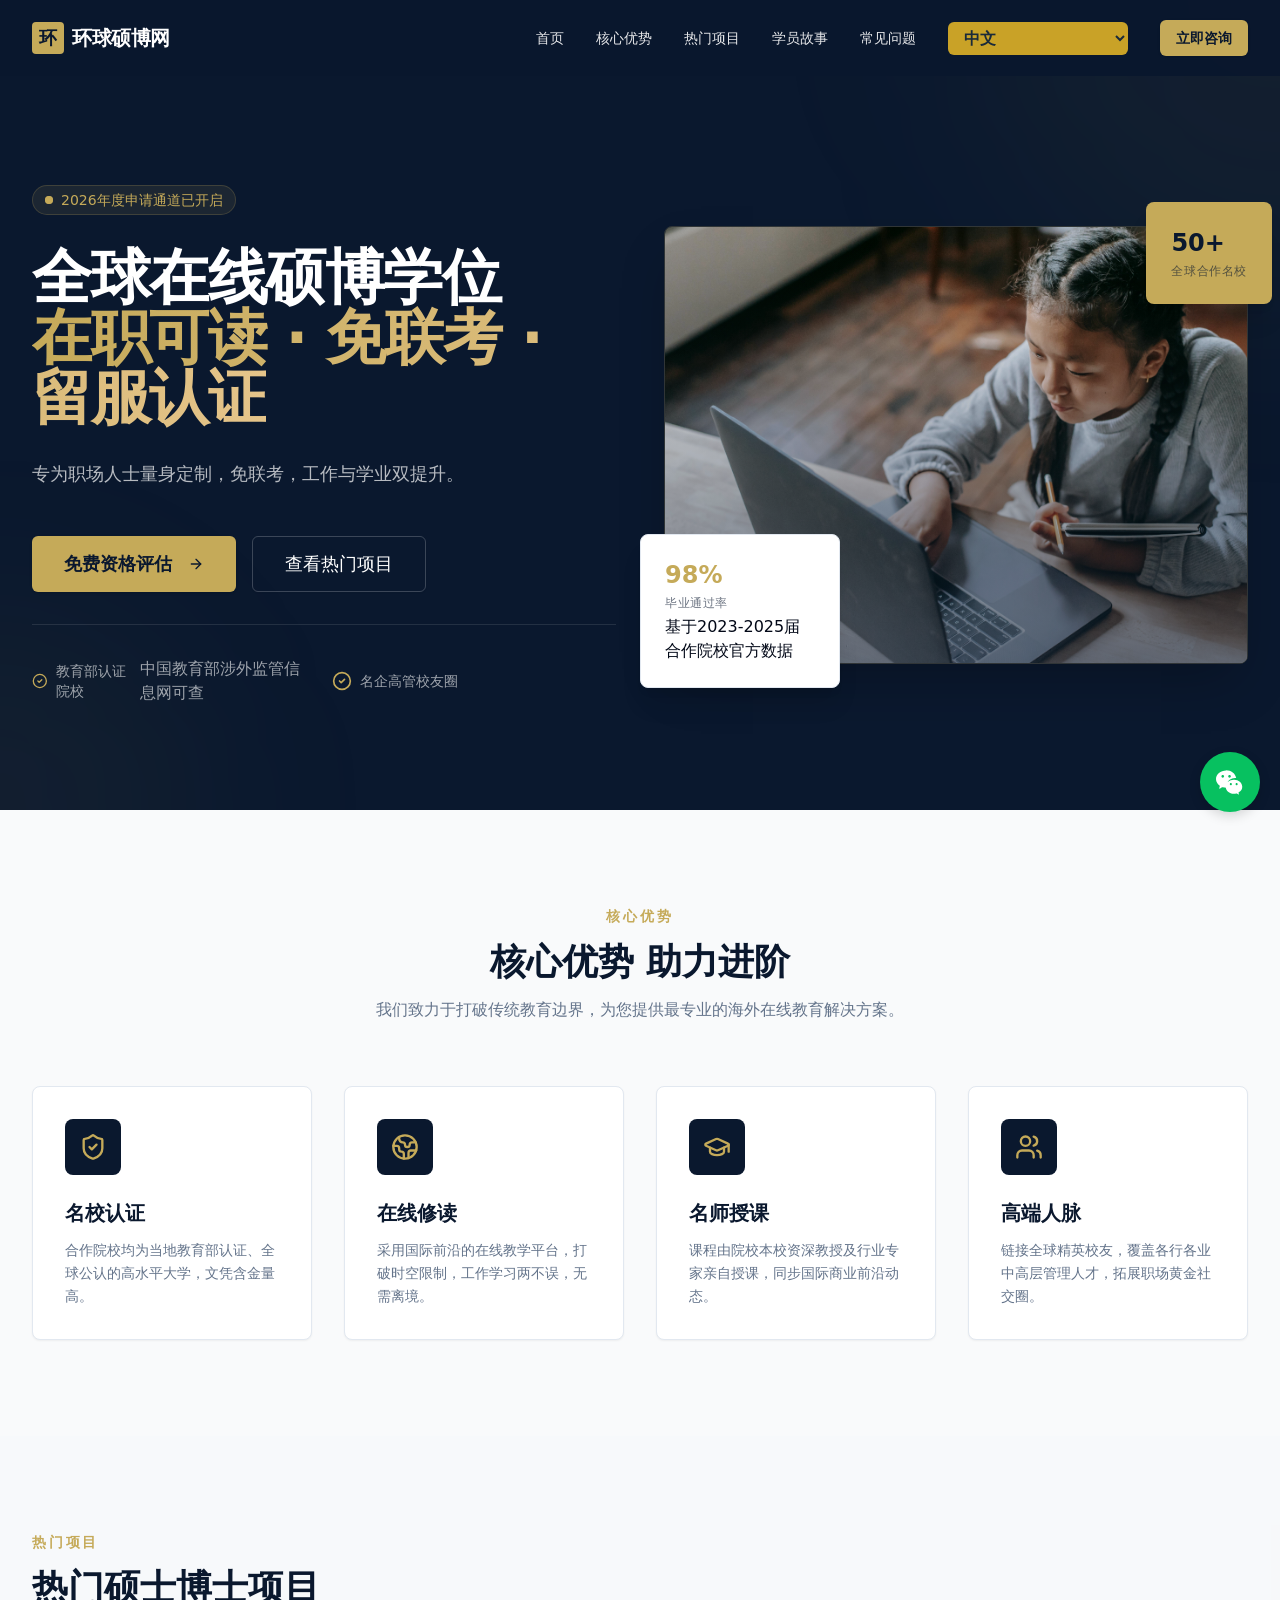
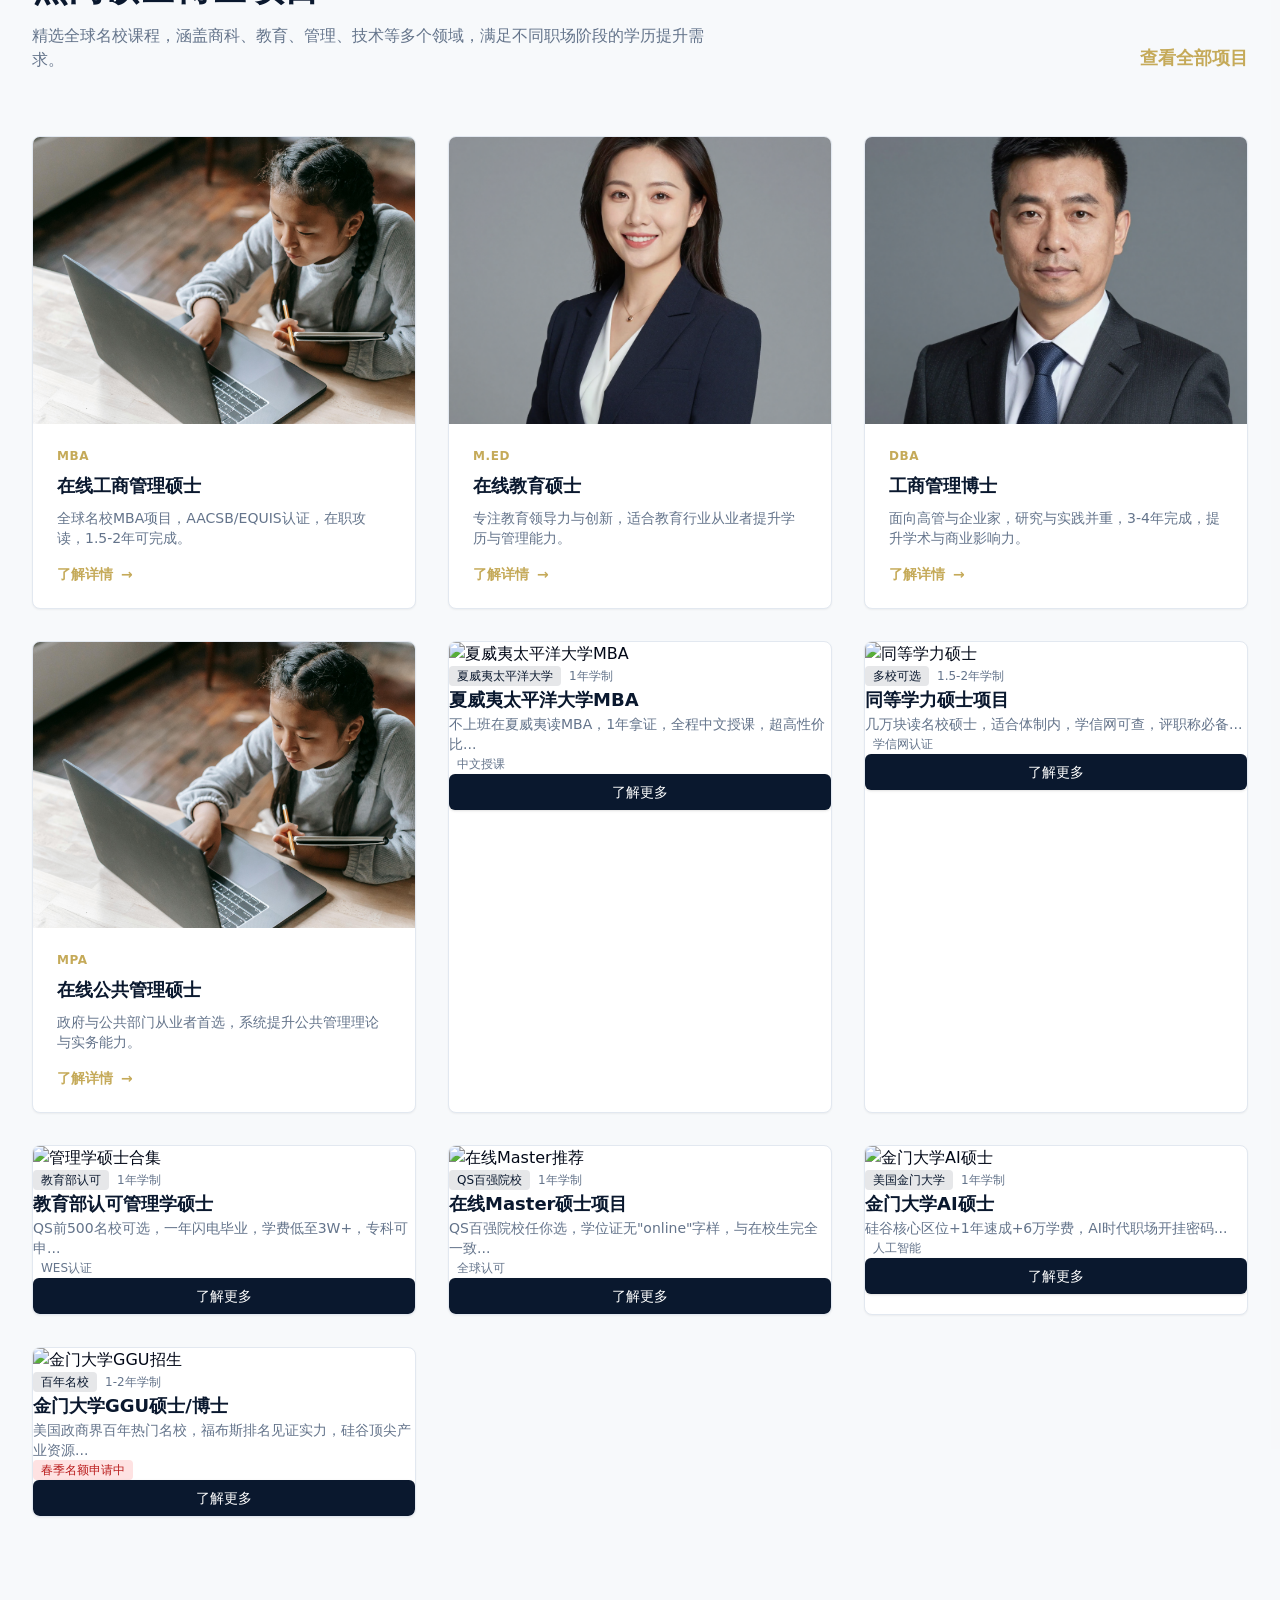
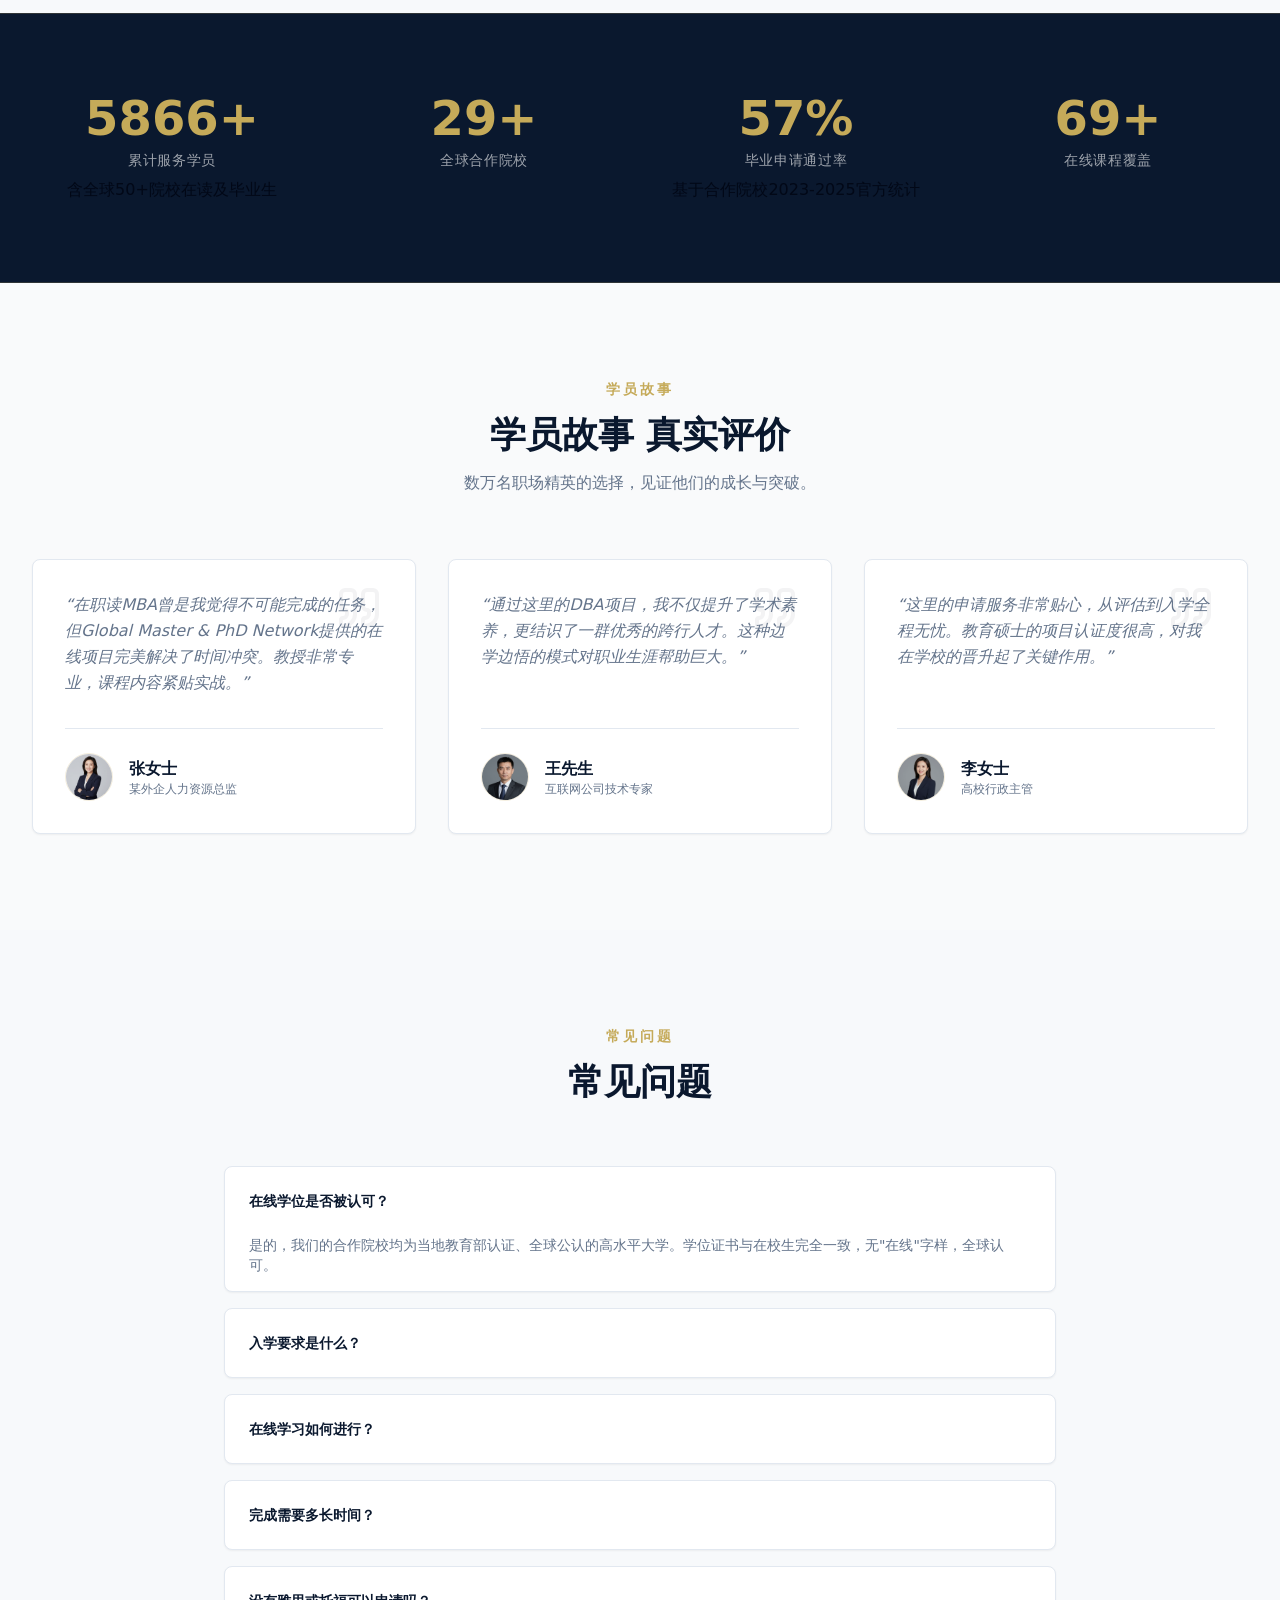
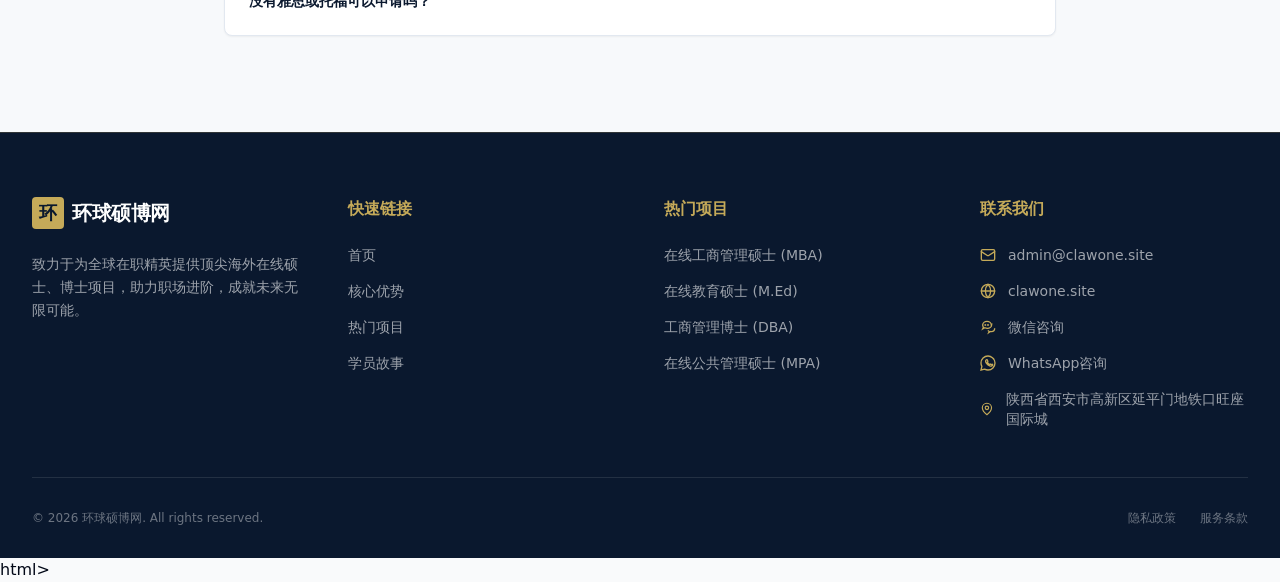
==== commit 52fa4043: "fix: remove duplicate canonical/og tags and merge EducationalOrganization structured data - Remove d" ====
--- a/index.html
+++ b/index.html
@@ -27,8 +27,14 @@
       "@context": "https://schema.org",
       "@type": "EducationalOrganization",
       "name": "环球硕博网",
-      "description": "全球硕博在线学位 · 在职可读 · 留服认证",
+      "description": "海外在线硕博学位，在职可读，留服认证。致力于为全球在职精英提供顶尖海外在线硕士、博士项目。",
       "url": "https://clawone.site",
+      "logo": "https://clawone.site/assets/og-cover.jpg",
+      "contactPoint": {
+        "@type": "ContactPoint",
+        "email": "admin@clawone.site",
+        "contactType": "customer service"
+      },
       "aggregateRating": {
         "@type": "AggregateRating",
         "ratingValue": "4.9",
@@ -53,25 +59,6 @@
     
 
 <script type="application/ld+json">
-{
-  "@context": "https://schema.org",
-  "@type": "EducationalOrganization",
-  "name": "环球硕博网",
-  "url": "https://clawone.site",
-  "description": "海外在线硕博学位，在职可读，留服认证。致力于为全球在职精英提供顶尖海外在线硕士、博士项目。",
-  "logo": "https://clawone.site/assets/og-cover.jpg",
-  "contactPoint": {
-    "@type": "ContactPoint",
-    "email": "admin@clawone.site"
-  }
-}
-</script>
-
-
-    <link rel="canonical" href="https://clawone.site/">
-    <meta property="og:image" content="https://clawone.site/assets/og-cover.jpg">
-    <meta property="og:url" content="https://clawone.site/">
-    <script type="application/ld+json">
     {
       "@context": "https://schema.org",
       "@type": "Organization",
